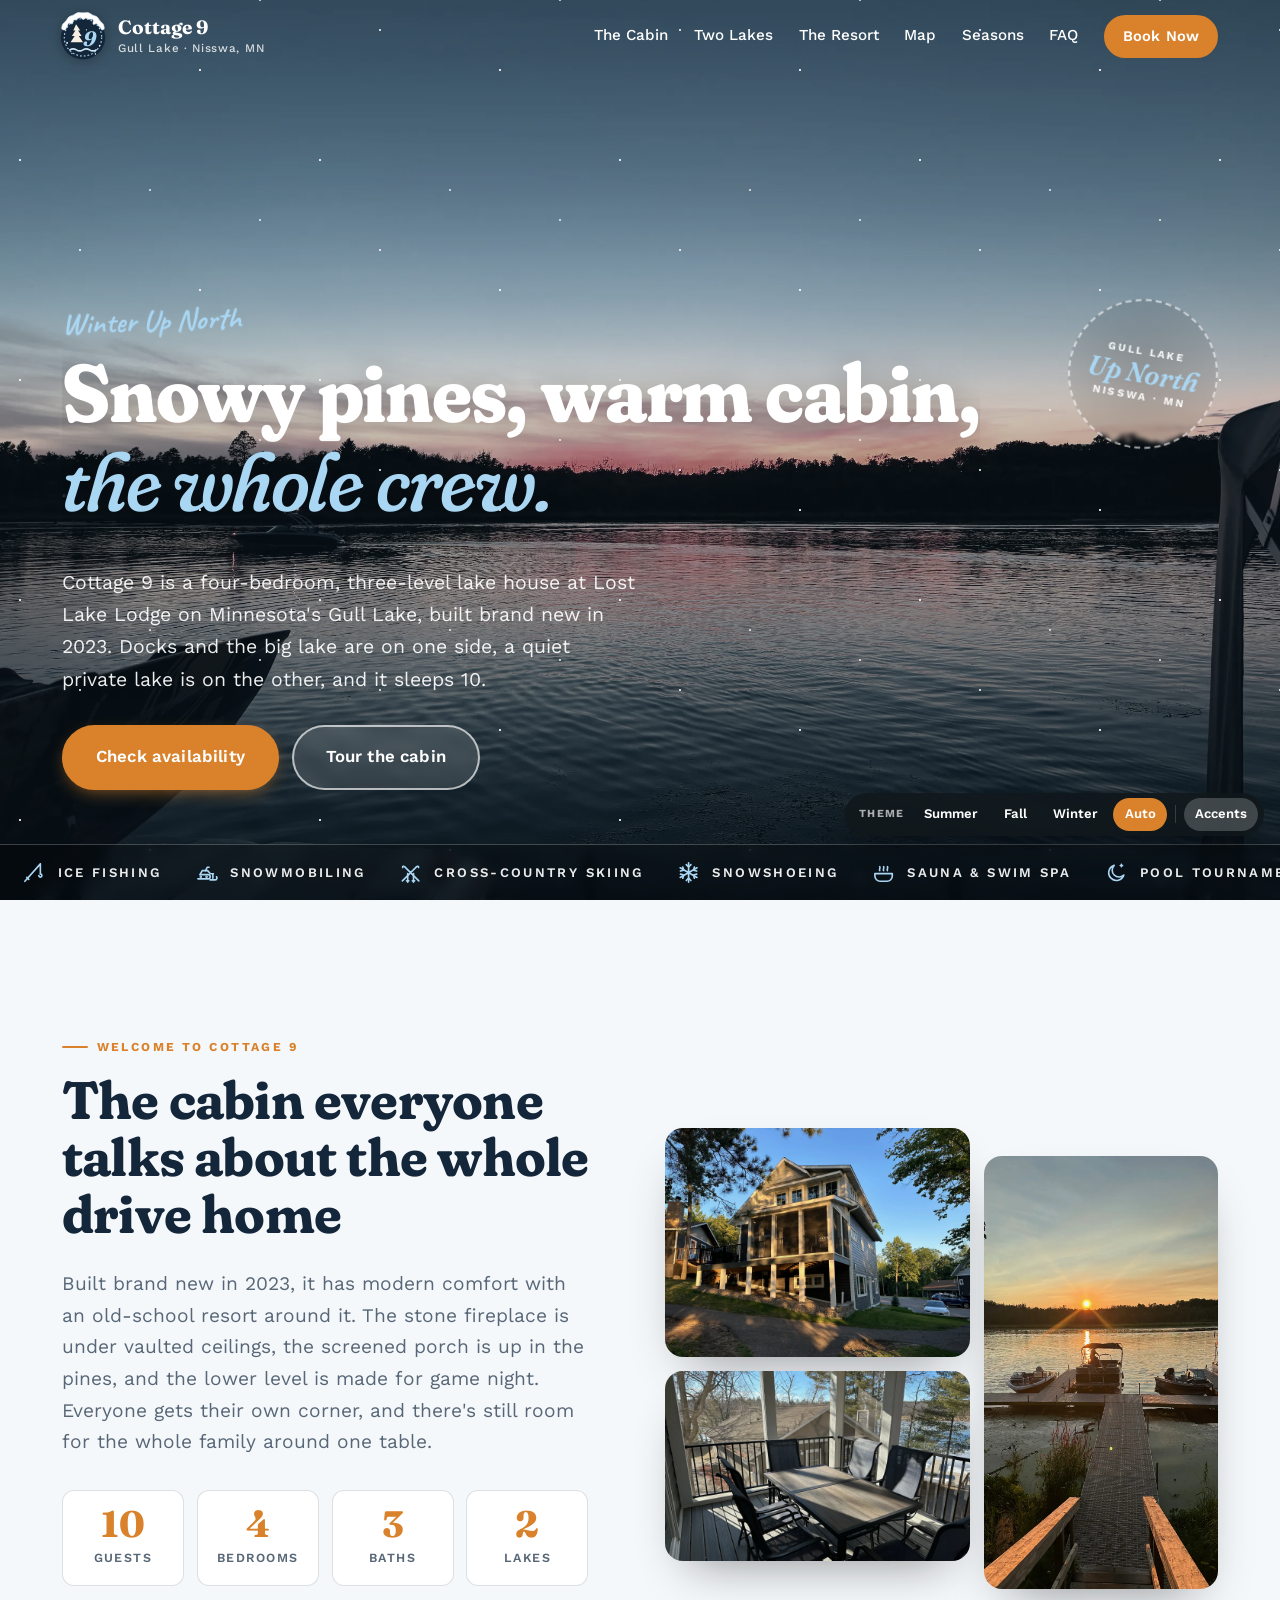
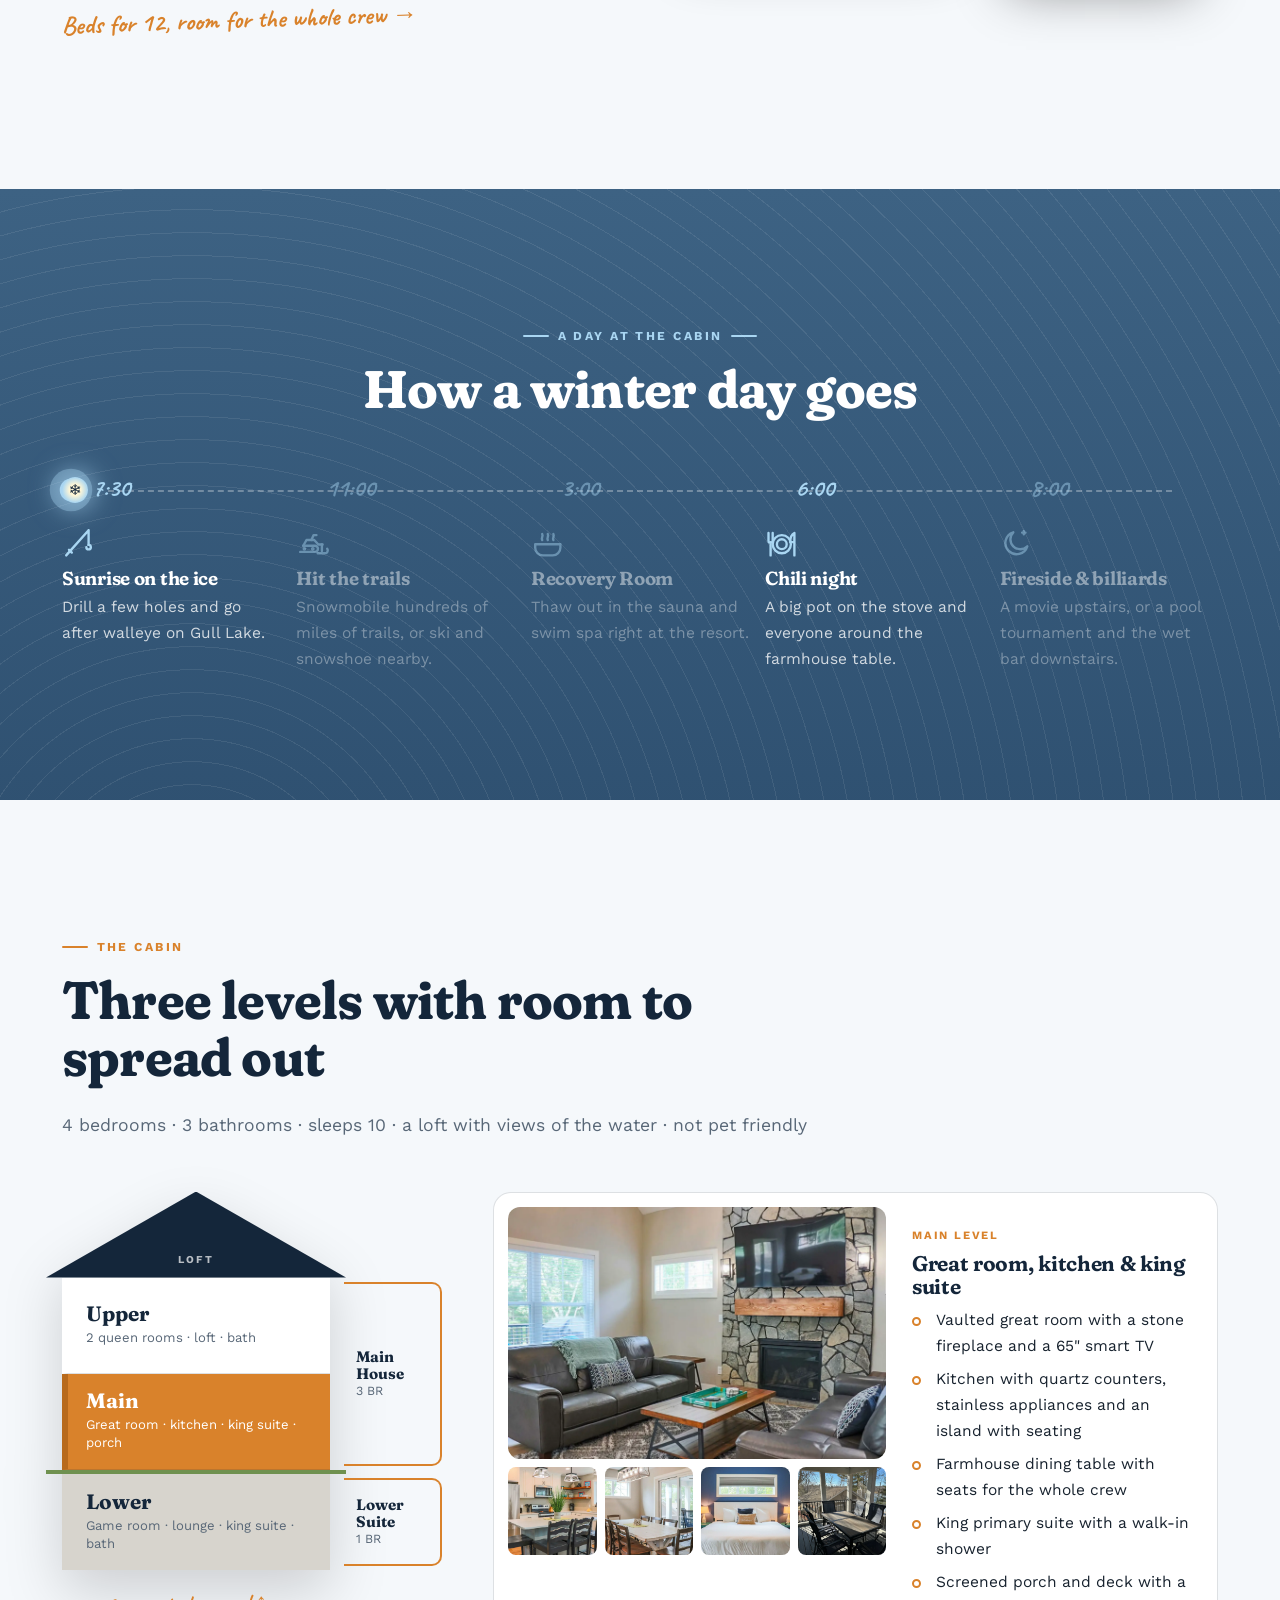
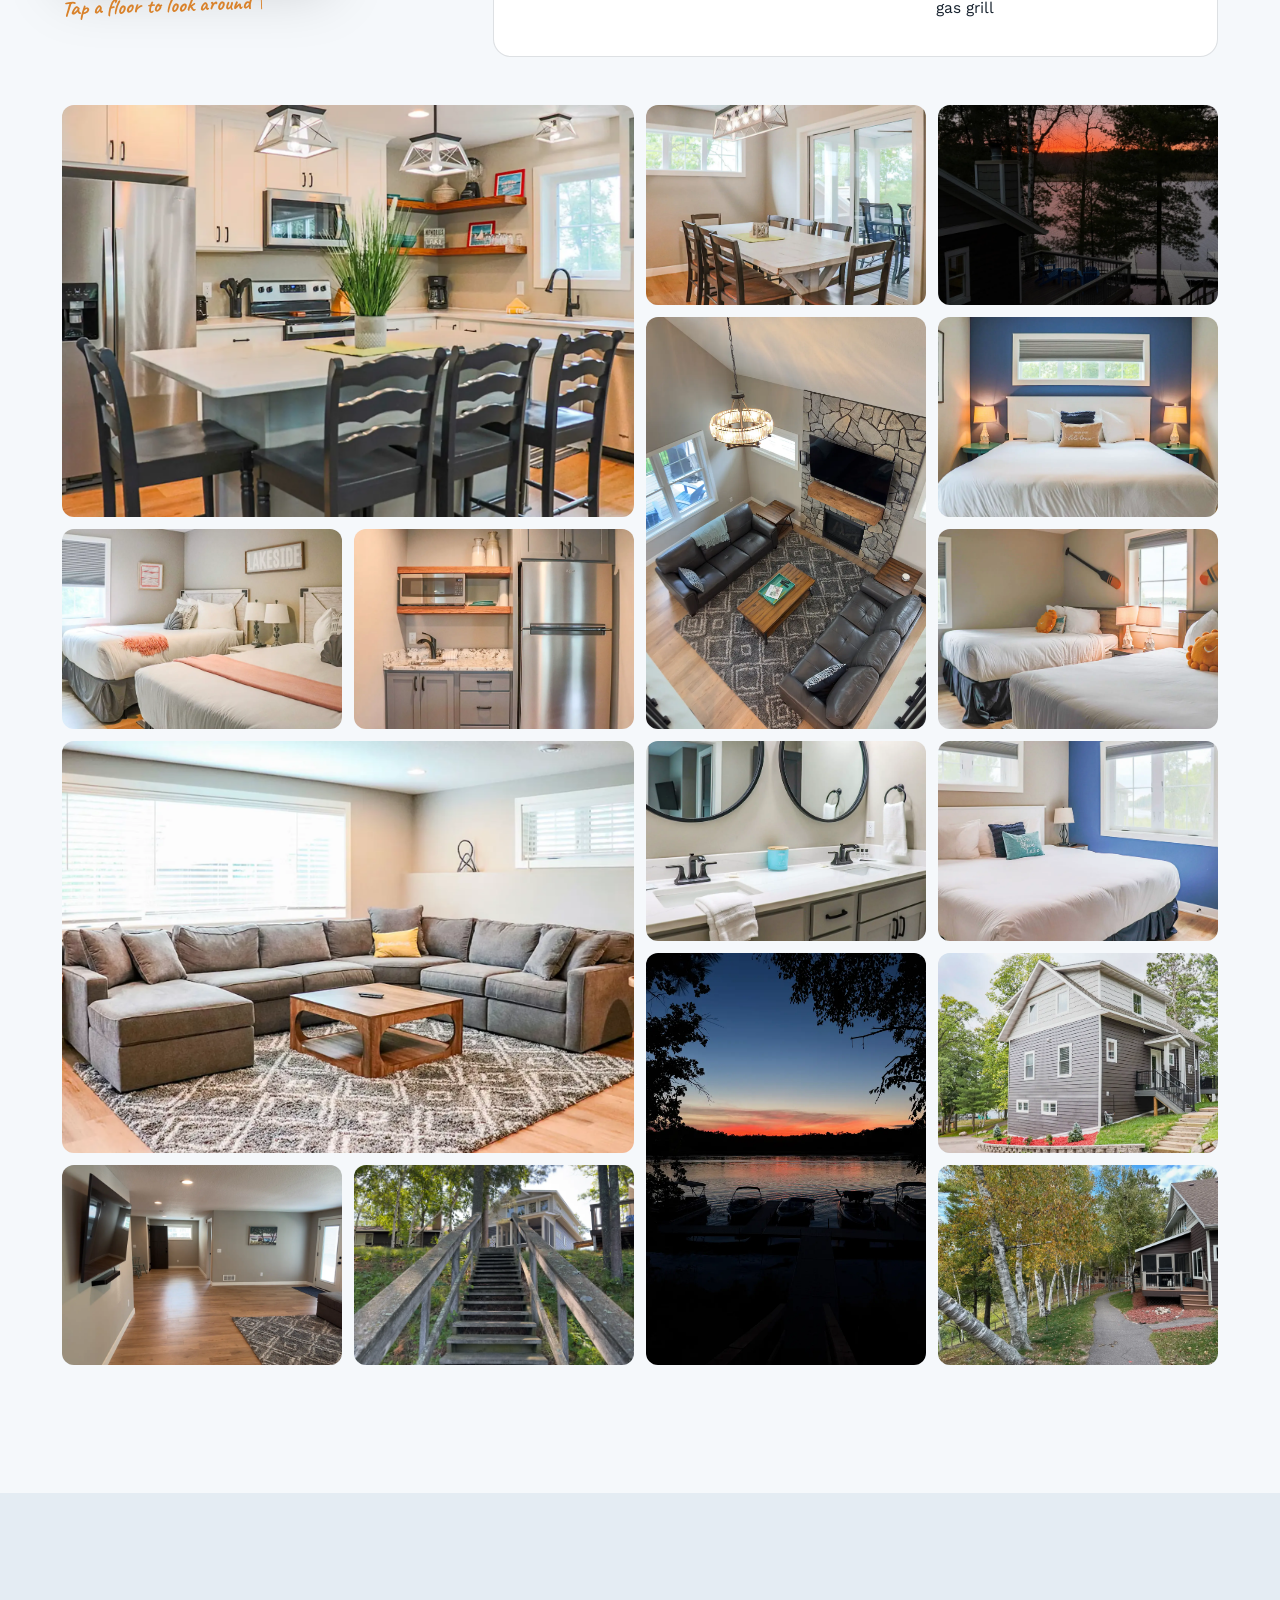
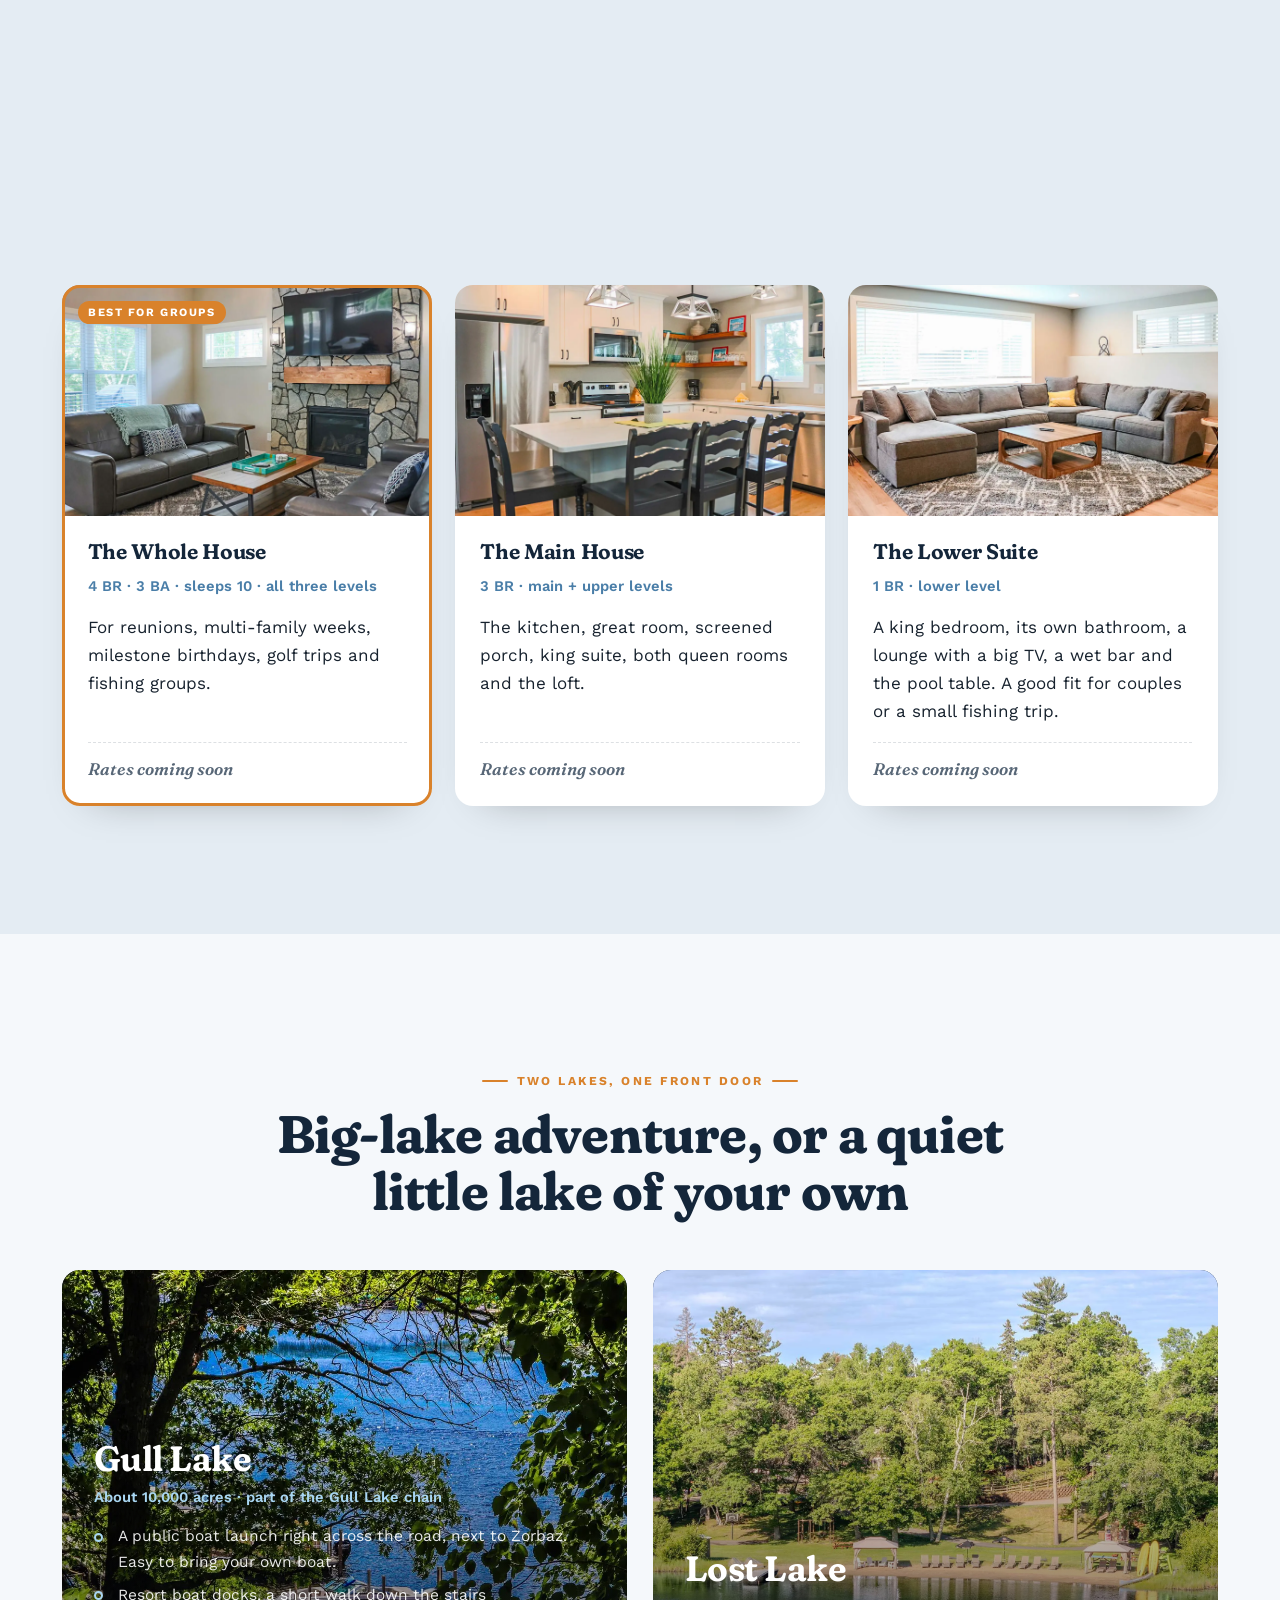
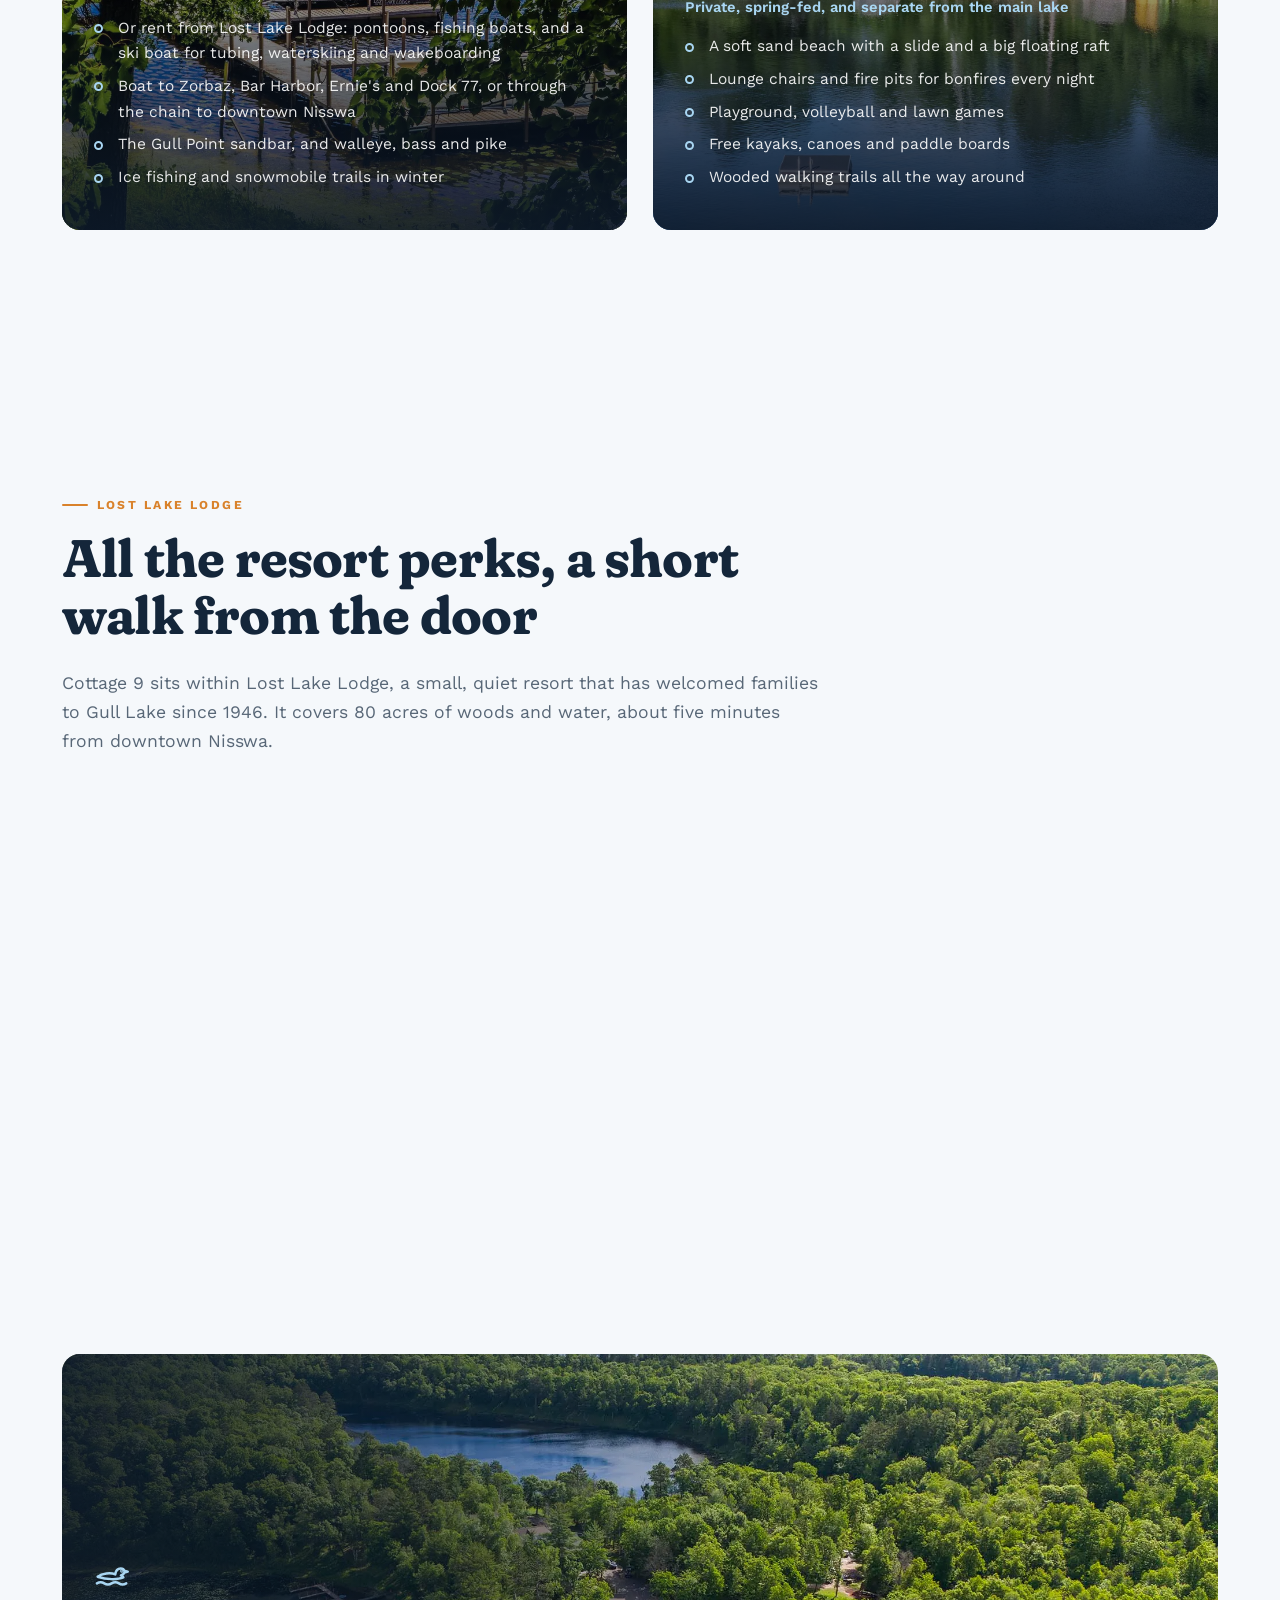
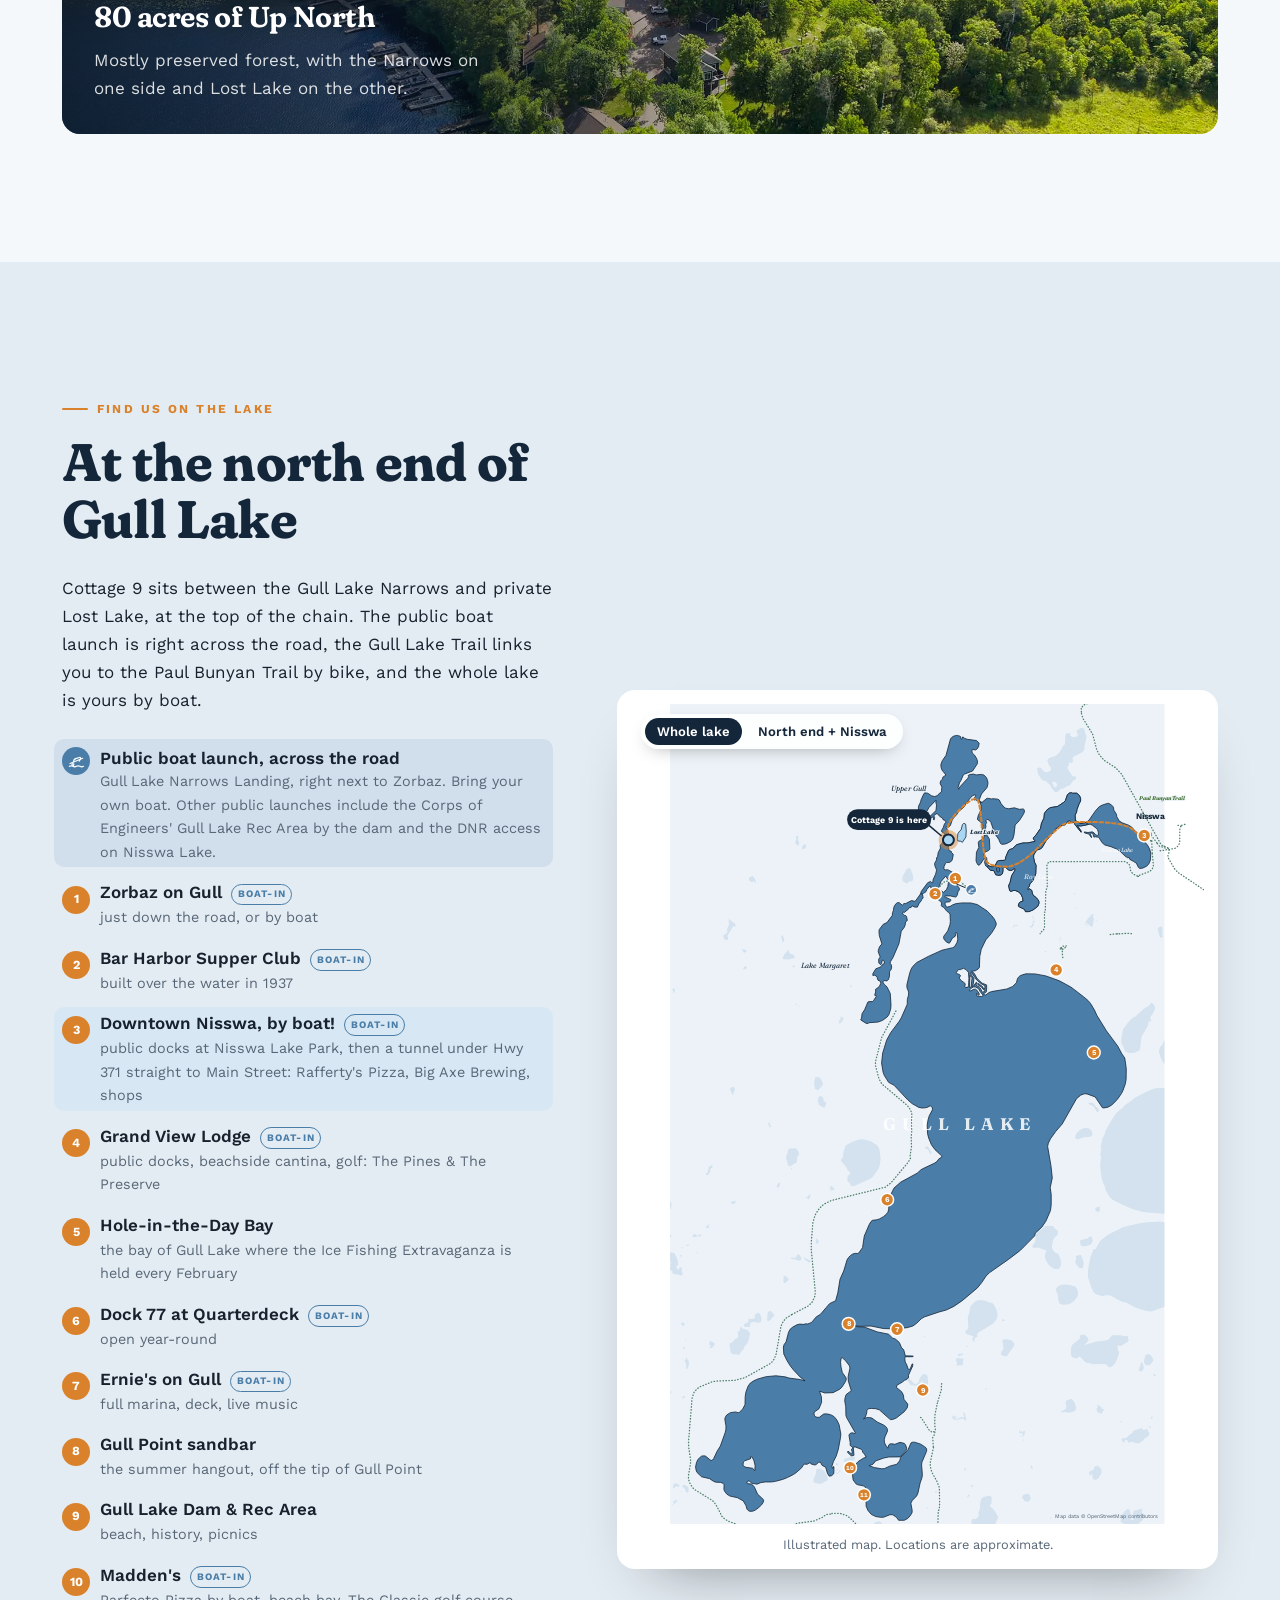
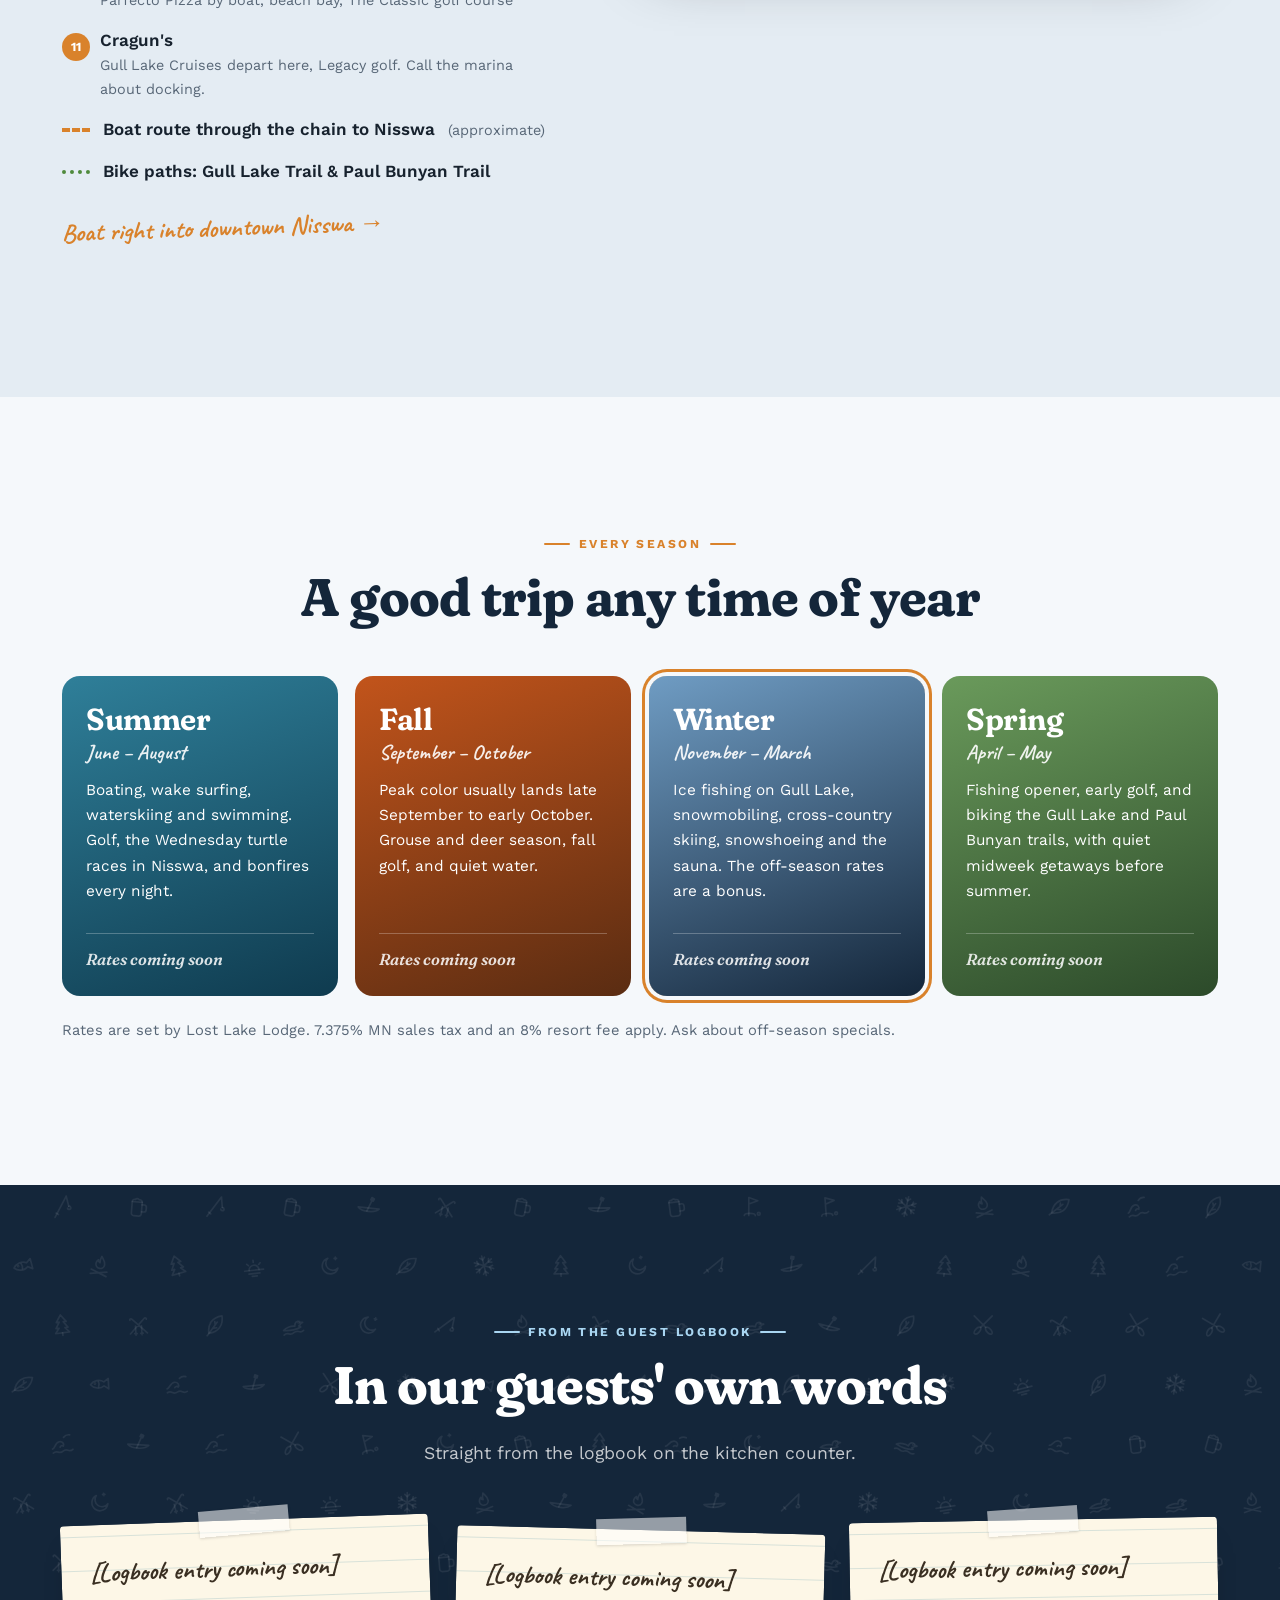
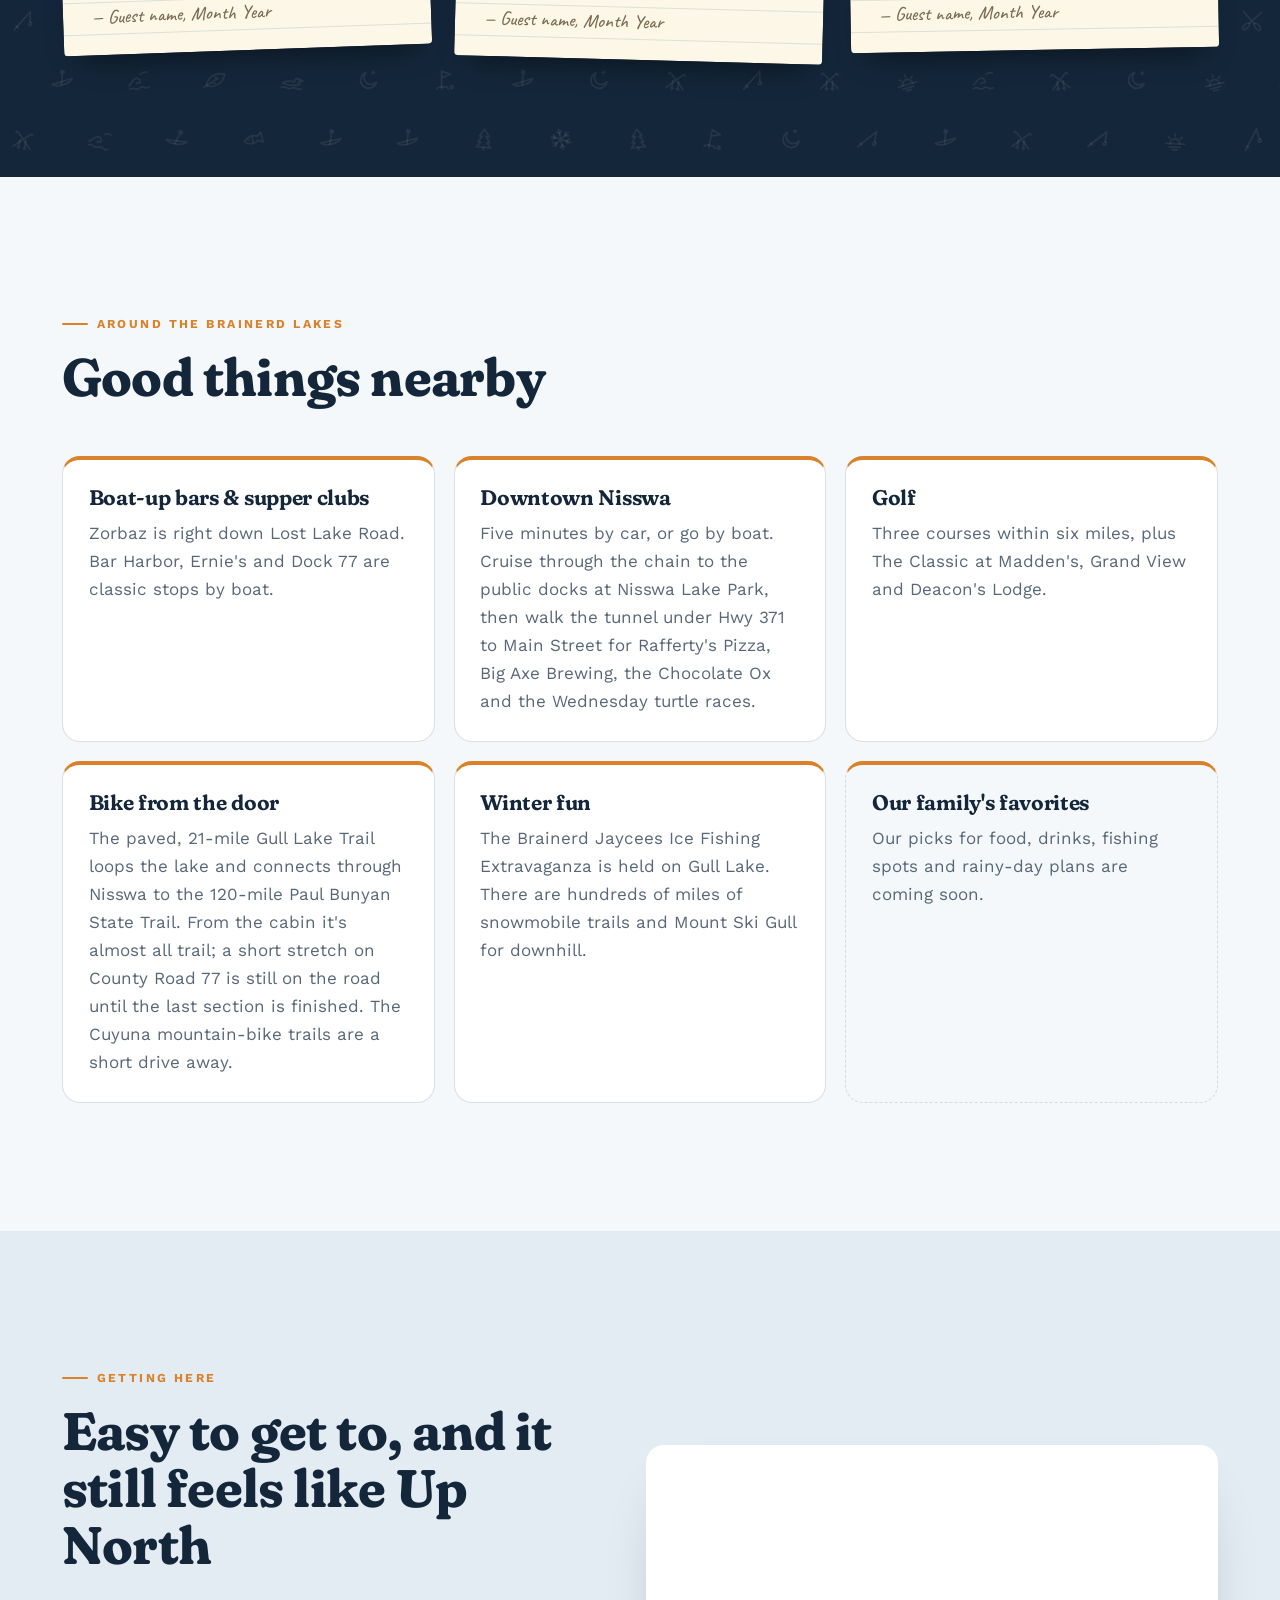
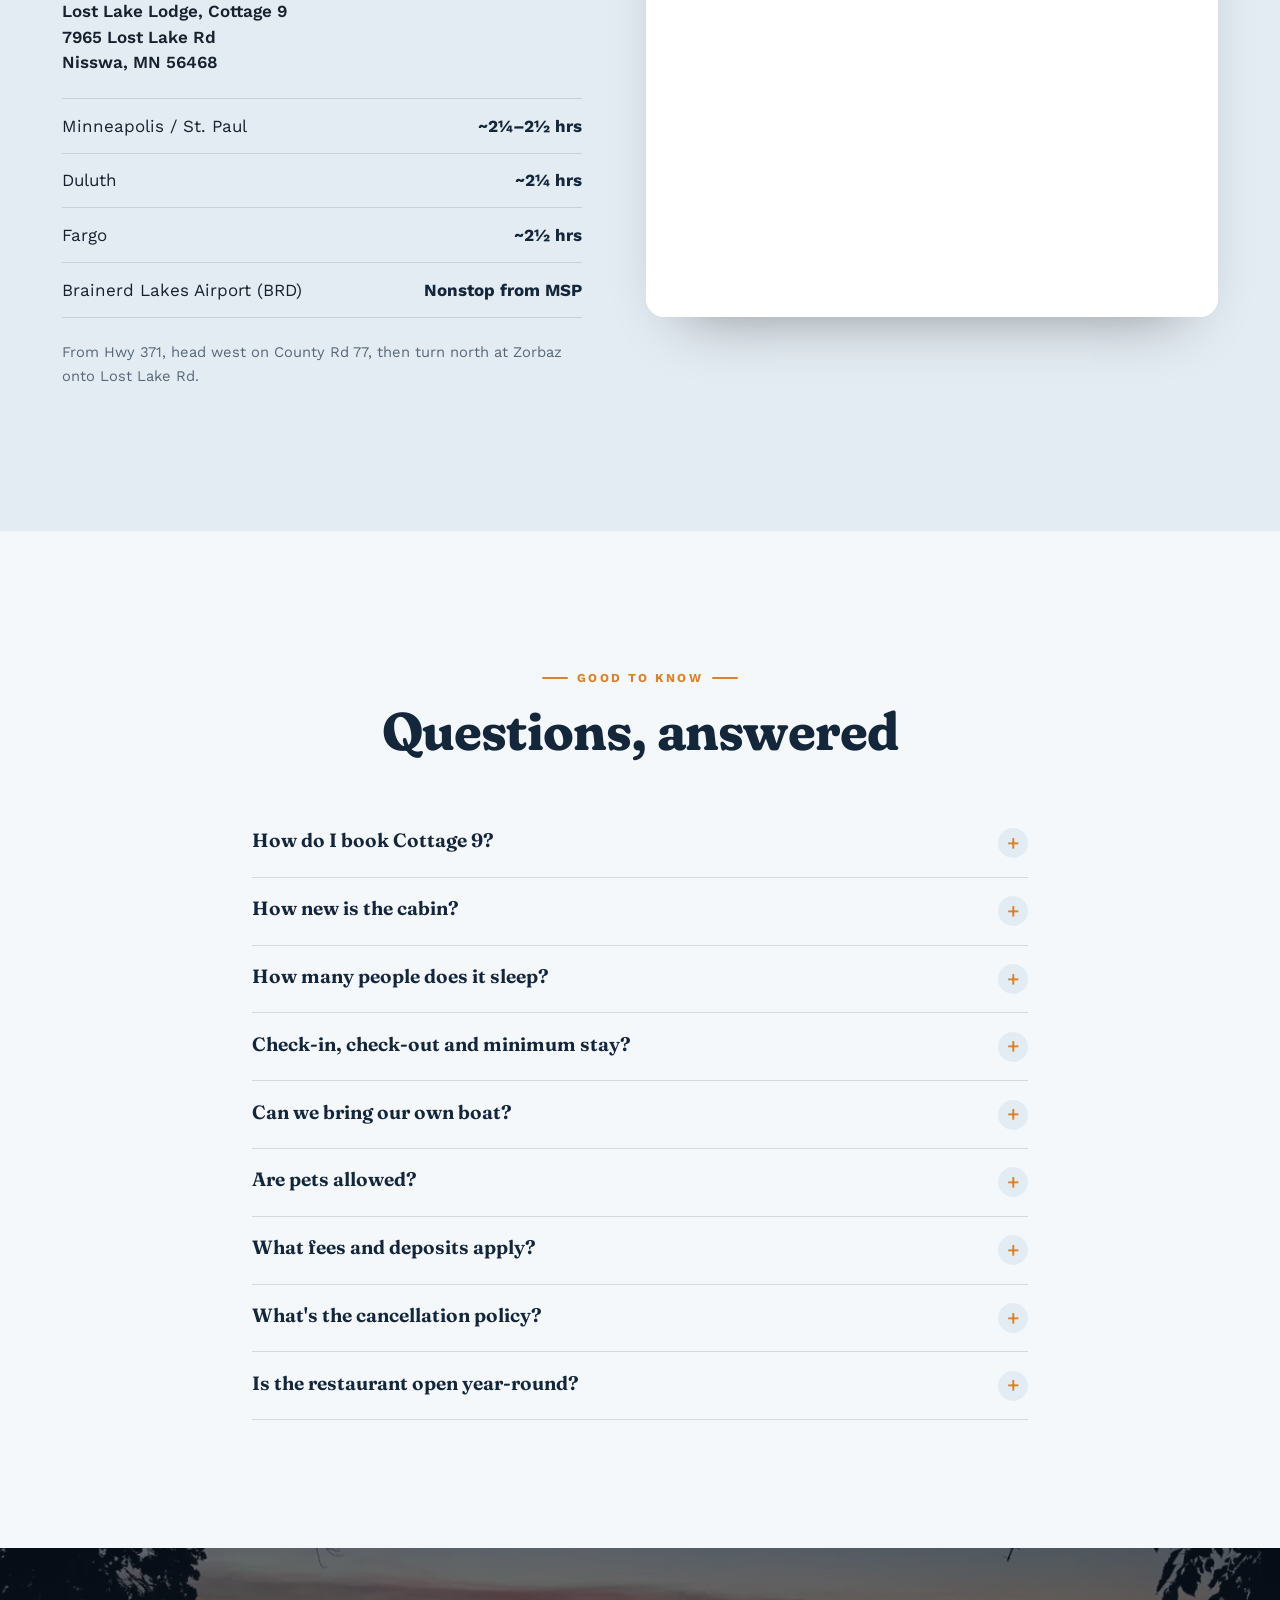
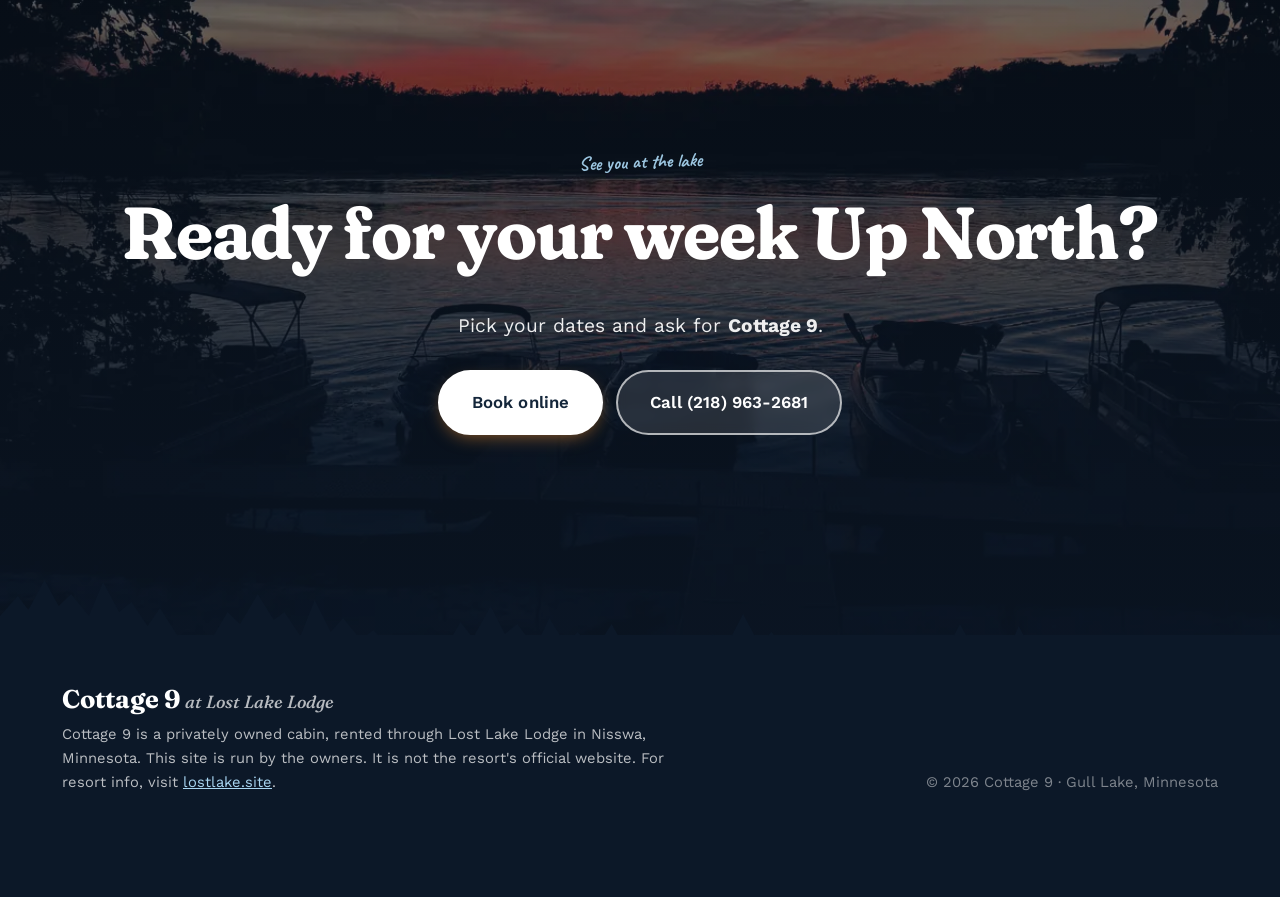
==== index.html @ 3f347929 "Public boat launch (Gull Lake Narrows Landing) + bike trails on map; biking/launch copy; rentals cre" ====
<!doctype html>
<html lang="en" data-season="summer">
<head>
  <meta charset="utf-8">
  <meta name="viewport" content="width=device-width, initial-scale=1, viewport-fit=cover">
  <title>Cottage 9 at Lost Lake Lodge | Gull Lake Cabin Rental, Nisswa MN · Sleeps 10</title>
  <meta name="description" content="Cottage 9 is a 4-bedroom, 3-bath lake house at Lost Lake Lodge on Gull Lake in Nisswa, Minnesota, built new in 2023. It sleeps 10 and has a game room with billiards and a wet bar, a screened porch, and two lakes out the door. Rent the whole house or split it 3BR + 1BR.">
  <link rel="canonical" href="https://lukehouge.github.io/lost-lake-cabin-9/">
  <meta property="og:type" content="website">
  <meta property="og:title" content="Cottage 9 · Up North on Gull Lake">
  <meta property="og:description" content="A 4-bedroom lake house on Gull Lake in Nisswa, MN with a screened porch, a game room, and sunsets off the dock.">
  <meta property="og:url" content="https://lukehouge.github.io/lost-lake-cabin-9/">
  <meta property="og:image" content="https://lukehouge.github.io/lost-lake-cabin-9/images/hero-summer.webp">
  <meta name="twitter:card" content="summary_large_image">
  <meta name="theme-color" content="#0f3b4f">

  <link rel="icon" id="favicon" type="image/svg+xml" href="assets/img/logo-summer.svg">
  <!-- Pick the season theme before first paint: ?season=summer|fall|winter overrides, then saved preview, then today's date -->
  <script>
    (function () {
      var valid = ['summer', 'fall', 'winter'];
      var q = new URLSearchParams(location.search).get('season');
      var saved = null;
      try { saved = localStorage.getItem('c9-season'); } catch (e) {}
      var m = new Date().getMonth();
      var auto = (m >= 4 && m <= 7) ? 'summer' : (m >= 8 && m <= 9) ? 'fall' : 'winter';
      var s = valid.indexOf(q) > -1 ? q : valid.indexOf(saved) > -1 ? saved : auto;
      var d = document.documentElement;
      d.dataset.season = s;
      var fav = document.getElementById('favicon');
      if (fav) fav.href = 'assets/img/logo-' + s + '.svg';
      d.dataset.autoSeason = auto;
      var aq = new URLSearchParams(location.search).get('accents'), as = null;
      try { as = localStorage.getItem('c9-accents'); } catch (e) {}
      if (aq === 'off' || aq === '0' || (!aq && as === 'off')) d.classList.add('no-accents');
      var still = window.matchMedia && matchMedia('(prefers-reduced-motion: reduce)').matches;
      if (!still) {
        d.classList.add('motion');
        var seen = null;
        try { seen = sessionStorage.getItem('c9-intro'); sessionStorage.setItem('c9-intro', '1'); } catch (e) {}
        if (!seen) d.classList.add('intro');
      }
    })();
  </script>

  <link rel="preconnect" href="https://fonts.googleapis.com">
  <link rel="preconnect" href="https://fonts.gstatic.com" crossorigin>
  <link href="https://fonts.googleapis.com/css2?family=Caveat:wght@500;700&family=Fraunces:ital,opsz,wght,SOFT@0,9..144,500..800,50..100;1,9..144,500,100&family=Work+Sans:wght@400;500;600;700&display=swap" rel="stylesheet">
  <link rel="stylesheet" href="assets/css/site.css?v=45c4f411">

  <script type="application/ld+json">
  {
    "@context": "https://schema.org",
    "@type": "VacationRental",
    "name": "Cottage 9 at Lost Lake Lodge",
    "description": "4-bedroom, 3-bath lake house at Lost Lake Lodge on Gull Lake in Nisswa, Minnesota. Sleeps 10.",
    "url": "https://lukehouge.github.io/lost-lake-cabin-9/",
    "image": [
      "https://lukehouge.github.io/lost-lake-cabin-9/images/hero-summer.webp",
      "https://lukehouge.github.io/lost-lake-cabin-9/images/exterior.webp",
      "https://lukehouge.github.io/lost-lake-cabin-9/images/great-room-pro.webp"
    ],
    "address": {"@type": "PostalAddress", "streetAddress": "7965 Lost Lake Rd", "addressLocality": "Nisswa", "addressRegion": "MN", "postalCode": "56468", "addressCountry": "US"},
    "containsPlace": {
      "@type": "Accommodation",
      "occupancy": {"@type": "QuantitativeValue", "maxValue": 10},
      "numberOfBedrooms": 4,
      "numberOfBathroomsTotal": 3,
      "petsAllowed": false,
      "amenityFeature": [
        {"@type": "LocationFeatureSpecification", "name": "Lake view", "value": true},
        {"@type": "LocationFeatureSpecification", "name": "Screened porch", "value": true},
        {"@type": "LocationFeatureSpecification", "name": "Fireplace", "value": true},
        {"@type": "LocationFeatureSpecification", "name": "Gas grill", "value": true},
        {"@type": "LocationFeatureSpecification", "name": "Billiards table", "value": true},
        {"@type": "LocationFeatureSpecification", "name": "Wet bar", "value": true}
      ]
    },
    "checkinTime": "16:00",
    "checkoutTime": "10:00",
    "telephone": "+1-218-963-2681"
  }
  </script>
</head>
<body>
<svg width="0" height="0" style="position:absolute" aria-hidden="true" focusable="false"><defs>
  <symbol id="i-loon" viewBox="0 0 24 24"><path d="M2.5 15.5c3-2.4 9-3 12-1.6.3-2.4 1.7-4 3.7-4 1.3 0 2.2.7 2.4 1.5l2.4.6-2.2.6c-.4 1-1.4 1.6-2.4 2 .8.4 1.3.9 1.6 1.4-3.6 1.6-11.5 1.6-17.5-.5z"/><circle cx="19" cy="11.6" r=".35" fill="currentColor"/><path d="M2 20q2.5-1.5 5 0t5 0 5 0 5 0"/></symbol>
  <symbol id="i-sunset" viewBox="0 0 24 24"><path d="M7 16.5a5 5 0 0 1 10 0"/><path d="M12 6.5v2.2M5.3 9.8l1.5 1.5M18.7 9.8l-1.5 1.5M2.5 16.5h19M6.5 19.8h11M9.5 22.5h5"/></symbol>
  <symbol id="i-oars" viewBox="0 0 24 24"><path d="M3 3l11.5 11.5M21 3L9.5 14.5"/><path d="M14.5 14.5c1.6-.6 3.6.4 5 2s2 3.6 1.2 4.3-2.6.3-4.2-1.2-2.6-3.5-2-5.1zM9.5 14.5c-1.6-.6-3.6.4-5 2s-2 3.6-1.2 4.3 2.6.3 4.2-1.2 2.6-3.5 2-5.1z"/></symbol>
  <symbol id="i-golf" viewBox="0 0 24 24"><path d="M8 21V3l9 3.2L8 9.5"/><path d="M3.5 21c0-1.2 2.5-2.2 5.5-2.2s5.5 1 5.5 2.2"/><circle cx="18" cy="19.2" r="1.4"/></symbol>
  <symbol id="i-skis" viewBox="0 0 24 24"><path d="M3.5 20.5 18 6c1-1 2.6-.6 2.2.8M20.5 20.5 6 6c-1-1-2.6-.6-2.2.8"/><path d="M9 22v-9M15 22v-9M7.8 20.5h2.4M13.8 20.5h2.4"/></symbol>
  <symbol id="i-fish" viewBox="0 0 24 24"><path d="M2.5 12c3-4 9.5-5.2 13.5-2l4.5-3.2v10.4L16 14c-4 3.2-10.5 2-13.5-2z"/><circle cx="7" cy="11.2" r=".5" fill="currentColor"/><path d="M10.5 9.5c.8 1.6.8 3.4 0 5"/></symbol>
  <symbol id="i-fire" viewBox="0 0 24 24"><path d="M12 2.5c2.2 3 4.4 4.6 4.4 7.8a4.4 4.4 0 0 1-8.8 0c0-1.8.9-2.9 1.8-3.8.2 1.5 1 2.4 2 2.6-.5-2.4 0-4.8.6-6.6z"/><path d="M4 21.5l16-4.5M4 17l16 4.5"/></symbol>
  <symbol id="i-snow" viewBox="0 0 24 24"><path d="M12 2v20M3.3 7l17.4 10M3.3 17l17.4-10"/><path d="M9.6 3.8 12 6.2l2.4-2.4M9.6 20.2 12 17.8l2.4 2.4M3.6 10.4l3.3-.9-.9-3.3M20.4 13.6l-3.3.9.9 3.3M3.6 13.6l3.3.9-.9 3.3M20.4 10.4l-3.3-.9.9-3.3"/></symbol>
  <symbol id="i-pine" viewBox="0 0 24 24"><path d="M12 2l5 7h-3l4 6h-3l4 5H5l4-5H6l4-6H7z"/><path d="M12 20v2.5"/></symbol>
  <symbol id="i-canoe" viewBox="0 0 24 24"><path d="M1.5 13.5c4 4.5 17 4.5 21 0z"/><path d="M15.5 3.5l-5 13M14.2 2.8l2.6 1.2-.9 2.2-2.6-1.1z"/></symbol>
  <symbol id="i-leaf" viewBox="0 0 24 24"><path d="M4.5 19.5C4.5 10.5 10 4 20 4c0 10-6 15.5-15.5 15.5z"/><path d="M4.5 19.5 14.5 9.5M9 15h4M12 12V8.5M2.5 21.5l2-2"/></symbol>
  <symbol id="i-mug" viewBox="0 0 24 24"><path d="M5.5 7.5h10v11.5a2.5 2.5 0 0 1-2.5 2.5H8a2.5 2.5 0 0 1-2.5-2.5z"/><path d="M15.5 10h2.2a2.3 2.3 0 0 1 2.3 2.3v2.4a2.3 2.3 0 0 1-2.3 2.3h-2.2"/><path d="M5.5 7.5c0-1.7 1.4-2.8 2.9-2.2.9-1.4 3-1.4 3.9 0 1.5-.6 3.2.5 3.2 2.2"/></symbol>
  <symbol id="i-coffee" viewBox="0 0 24 24"><path d="M4 10h12v6a5 5 0 0 1-5 5H9a5 5 0 0 1-5-5z"/><path d="M16 11.5h1.5a2.5 2.5 0 0 1 0 5H16"/><path d="M8 7c-.8-1.2.8-2 0-3.5M12 7c-.8-1.2.8-2 0-3.5"/></symbol>
  <symbol id="i-rod" viewBox="0 0 24 24"><path d="M3 21 19 3M19 3v10.5"/><path d="M19 13.5a1.6 1.6 0 1 1-1.6 1.6"/><path d="M5 17l2 2"/></symbol>
  <symbol id="i-sled" viewBox="0 0 24 24"><path d="M3 18.5h10.5a2.2 2.2 0 0 0 0-4.4H5.2"/><path d="M5.2 14.1 7.5 10h5.5l3 3.2h3"/><path d="M11 10l1.6-3.5h2"/><path d="M18.5 13.2v4.6M15.5 19.5h5.2a2 2 0 0 0 1.6-3.2"/><circle cx="6" cy="16.3" r=".5" fill="currentColor"/><circle cx="12" cy="16.3" r=".5" fill="currentColor"/></symbol>
  <symbol id="i-wave" viewBox="0 0 24 24"><path d="M2 16c2.5 0 3.5-6 8-6 3.4 0 4.6 3.2 3.2 5-1.1-1-2.6-.9-3.4.4"/><path d="M2 20q2.5-1.5 5 0t5 0 5 0 5 0"/><path d="M15 6.5c2-1.7 4.6-2 6.5-1.3"/></symbol>
  <symbol id="i-moon" viewBox="0 0 24 24"><path d="M19.5 14.5A8 8 0 1 1 9.5 4.5a6.4 6.4 0 0 0 10 10z"/><path d="M17 3.5v2.4M15.8 4.7h2.4"/></symbol>
  <symbol id="i-tub" viewBox="0 0 24 24"><path d="M3 13h18v2.5a5.5 5.5 0 0 1-5.5 5.5h-7A5.5 5.5 0 0 1 3 15.5z"/><path d="M8 10c-1-1.5 1-2.5 0-4.2M12 10c-1-1.5 1-2.5 0-4.2M16 10c-1-1.5 1-2.5 0-4.2"/></symbol>
  <symbol id="i-car" viewBox="0 0 24 24"><path d="M3 16.5V13l2-4.5h11l3 4.5h2v3.5"/><circle cx="7" cy="17" r="1.8"/><circle cx="17" cy="17" r="1.8"/><path d="M8.8 17h6.4M6 12.5h12"/></symbol>
  <symbol id="i-plate" viewBox="0 0 24 24"><circle cx="12" cy="13" r="6.5"/><circle cx="12" cy="13" r="3.5"/><path d="M2.5 5v5.5a1.5 1.5 0 0 0 3 0V5M4 11.5V21M21 21V5c-2 1-3 3-3 6.5h3"/></symbol>
  <symbol id="i-bike" viewBox="0 0 24 24"><circle cx="5.5" cy="16.5" r="3.8"/><circle cx="18.5" cy="16.5" r="3.8"/><path d="M5.5 16.5 9.5 9h6l3 7.5M9.5 9l3.2 7.5h-7.2M14 6h2.5M8 6.5h3"/></symbol>
  <symbol id="i-launch" viewBox="0 0 24 24"><path d="M2 20.5q2.5-1.5 5 0t5 0 5 0 5 0"/><path d="M3 16.5 21 9"/><path d="M8 13.5c0-2.3 1.6-3.9 4-4.5l4.5-1.2c1.3-.3 2.1.9 1.4 2L16 13"/><circle cx="7" cy="17.8" r="1.4"/></symbol>
</defs></svg>

<a class="skip" href="#main">Skip to content</a>

<header class="site-header" id="top">
  <div class="wrap header-inner">
    <a class="brand" href="#top" aria-label="Cottage 9, back to top">
      <span class="brand-badge" aria-hidden="true"><svg class="logo" viewBox="-7 -9 78 78" aria-hidden="true"><g data-only="summer"><g stroke="#ffc857" stroke-width="2.2" stroke-linecap="round"><line x1="46.5" y1="0.5" x2="43.0" y2="-1.5"/><line x1="50.5" y1="-3.5" x2="48.5" y2="-7.0"/><line x1="56.0" y1="-5.0" x2="56.0" y2="-9.0"/><line x1="61.5" y1="-3.5" x2="63.5" y2="-7.0"/><line x1="65.5" y1="0.5" x2="69.0" y2="-1.5"/><line x1="67.0" y1="6.0" x2="71.0" y2="6.0"/><line x1="65.5" y1="11.5" x2="69.0" y2="13.5"/></g><circle cx="56" cy="6" r="8.5" fill="#ffc857"/><circle cx="32" cy="32" r="32" fill="#0f3b4f"/><circle cx="32" cy="32" r="27" fill="none" stroke="#ffc857" stroke-width="1.6" stroke-dasharray="2.5 3"/><path d="M22 13 28 22h-3l5 8h-4l6 9H14l6-9h-4l5-8h-3z" fill="#f7efe1"/><text x="42" y="44" text-anchor="middle" font-family="Fraunces, Georgia, 'Times New Roman', serif" font-style="italic" font-weight="700" font-size="30" fill="#ffc857">9</text><path d="M13 50q4.75-3 9.5 0t9.5 0 9.5 0 9.5 0" fill="none" stroke="#7fc4d6" stroke-width="2.4" stroke-linecap="round"/></g><g data-only="fall"><circle cx="32" cy="32" r="32" fill="#2b2a1e"/><circle cx="32" cy="32" r="27" fill="none" stroke="#f0a73a" stroke-width="1.6" stroke-dasharray="2.5 3"/><path d="M22 13 28 22h-3l5 8h-4l6 9H14l6-9h-4l5-8h-3z" fill="#f7efe1"/><text x="42" y="44" text-anchor="middle" font-family="Fraunces, Georgia, 'Times New Roman', serif" font-style="italic" font-weight="700" font-size="30" fill="#e07a2e">9</text><path d="M13 50q4.75-3 9.5 0t9.5 0 9.5 0 9.5 0" fill="none" stroke="#8fb3a8" stroke-width="2.4" stroke-linecap="round"/><g transform="translate(55 6) rotate(28) scale(1.15)"><path d="M0 -10C1 -7 3 -6 6 -7C5 -4 6 -2 9 -1C6 0 5 2 6 5C3 4 1 5 0 9C-1 5 -3 4 -6 5C-5 2 -6 0 -9 -1C-6 -2 -5 -4 -6 -7C-3 -6 -1 -7 0 -10Z" fill="#d9622b"/><path d="M0 -5V13" stroke="#7a3214" stroke-width=".9" stroke-linecap="round"/></g><g transform="translate(5 52) rotate(-35) scale(.7)"><path d="M0 -10C1 -7 3 -6 6 -7C5 -4 6 -2 9 -1C6 0 5 2 6 5C3 4 1 5 0 9C-1 5 -3 4 -6 5C-5 2 -6 0 -9 -1C-6 -2 -5 -4 -6 -7C-3 -6 -1 -7 0 -10Z" fill="#e9a23b"/><path d="M0 -5V13" stroke="#8a5a14" stroke-width="1.1" stroke-linecap="round"/></g></g><g data-only="winter"><circle cx="32" cy="32" r="32" fill="#14263a"/><circle cx="32" cy="32" r="27" fill="none" stroke="#a9d6f2" stroke-width="1.6" stroke-dasharray="2.5 3"/><path d="M22 13 28 22h-3l5 8h-4l6 9H14l6-9h-4l5-8h-3z" fill="#f7efe1"/><text x="42" y="44" text-anchor="middle" font-family="Fraunces, Georgia, 'Times New Roman', serif" font-style="italic" font-weight="700" font-size="30" fill="#a9d6f2">9</text><path d="M13 50q4.75-3 9.5 0t9.5 0 9.5 0 9.5 0" fill="none" stroke="#cfe6f5" stroke-width="2.4" stroke-linecap="round"/><path d="M1.3 19.6C0.8 18.2 1.8 14.8 2.8 12.8C3.9 10.9 6.1 9.7 7.6 7.9C9.1 6.1 10.1 3.5 11.9 2.2C13.7 0.8 16.3 0.5 18.4 -0.5C20.6 -1.5 22.5 -3.4 24.8 -3.9C27.1 -4.4 29.6 -3.5 32.0 -3.5C34.4 -3.5 36.9 -4.4 39.2 -3.9C41.5 -3.4 43.4 -1.5 45.6 -0.5C47.7 0.5 50.3 0.8 52.1 2.2C53.9 3.5 54.9 6.1 56.4 7.9C57.9 9.7 60.1 10.9 61.2 12.8C62.2 14.8 63.0 18.2 62.7 19.6C62.3 21.0 60.0 21.3 59.1 21.1C58.1 20.8 57.6 18.9 56.8 17.9C55.9 17.0 54.9 16.2 54.1 15.3C53.2 14.4 53.1 12.7 51.9 12.4C50.6 12.0 47.5 14.0 46.6 13.1C45.8 12.2 47.3 8.0 46.7 6.8C46.0 5.6 44.2 6.1 42.9 5.9C41.7 5.6 40.4 5.6 39.2 5.3C38.0 5.1 36.9 4.1 35.7 4.2C34.5 4.3 33.3 6.2 32.0 6.0C30.7 5.8 29.4 3.4 28.2 3.2C27.0 3.0 25.8 4.3 24.7 4.8C23.5 5.4 22.5 6.1 21.4 6.5C20.2 7.0 18.6 6.6 17.8 7.6C17.0 8.6 17.8 11.6 16.7 12.3C15.7 13.0 12.6 11.2 11.4 11.6C10.2 12.1 10.3 14.0 9.7 15.1C9.1 16.2 8.6 17.3 8.0 18.4C7.3 19.4 6.8 21.2 5.7 21.4C4.6 21.6 1.8 21.0 1.3 19.6Z" fill="#ffffff" stroke="#dbe9f3" stroke-width=".8" stroke-linejoin="round"/><g fill="#ffffff"><circle cx="9" cy="40" r="1.3"/><circle cx="56" cy="44" r="1.1"/><circle cx="50" cy="56" r="1"/><circle cx="16" cy="55" r=".9"/><circle cx="37" cy="21" r=".9"/></g></g></svg></span>
      <span class="brand-text">Cottage&nbsp;9<small>Gull Lake · Nisswa, MN</small></span>
    </a>
    <button class="nav-toggle" aria-expanded="false" aria-controls="site-nav"><span></span><span class="sr">Menu</span></button>
    <nav id="site-nav" class="site-nav" aria-label="Main">
      <a href="#cabin">The Cabin</a>
      <a href="#lakes">Two Lakes</a>
      <a href="#resort">The Resort</a>
      <a href="#map">Map</a>
      <a href="#seasons">Seasons</a>
      <a href="#faq">FAQ</a>
      <a class="btn btn-sm" href="#book">Book Now</a>
    </nav>
  </div>
</header>

<main id="main">

<!-- ============ HERO ============ -->
<section class="hero">
  <div class="hero-bg" aria-hidden="true"></div>
  <div class="leaves" aria-hidden="true"></div>
  <div class="flurry" aria-hidden="true"></div>
  <div class="snow" aria-hidden="true"></div>
  <div class="wrap hero-inner">
    <div class="stamp" aria-hidden="true">
      <span>Gull Lake</span><strong>Up North</strong><span>Nisswa · MN</span>
    </div>
    <p class="kicker">
      <span data-only="summer">Summer at the lake</span>
      <span data-only="fall">Fall on Gull Lake</span>
      <span data-only="winter">Winter Up North</span>
    </p>
    <h1>
      <span data-only="summer"><span class="line"><span>Long days on the water,</span></span><span class="line"><span><em>bonfire nights.</em></span></span></span>
      <span data-only="fall"><span class="line"><span>Gold leaves, quiet water,</span></span><span class="line"><span><em>a fire going.</em></span></span></span>
      <span data-only="winter"><span class="line"><span>Snowy pines, warm cabin,</span></span><span class="line"><span><em>the whole crew.</em></span></span></span>
    </h1>
    <p class="hero-lede">Cottage 9 is a four-bedroom, three-level lake house at Lost Lake Lodge on Minnesota's Gull Lake, built brand new in 2023. Docks and the big lake are on one side, a quiet private lake is on the other, and it sleeps 10.</p>
    <div class="hero-ctas">
      <a class="btn btn-lg" href="#book">Check availability</a>
      <a class="btn btn-lg btn-glass" href="#cabin">Tour the cabin</a>
    </div>
  </div>
  <div class="ticker" aria-label="Things to do">
    <div class="ticker-track" data-only="summer">
      <span><svg class="ico acc" aria-hidden="true"><use href="#i-canoe"/></svg>Pontoon cruises</span><span><svg class="ico acc" aria-hidden="true"><use href="#i-wave"/></svg>Wake surfing</span><span><svg class="ico acc" aria-hidden="true"><use href="#i-wave"/></svg>Waterskiing</span><span><svg class="ico acc" aria-hidden="true"><use href="#i-sunset"/></svg>Sandbar afternoons</span><span><svg class="ico acc" aria-hidden="true"><use href="#i-golf"/></svg>Tee times</span><span><svg class="ico acc" aria-hidden="true"><use href="#i-fish"/></svg>Walleye at dusk</span><span><svg class="ico acc" aria-hidden="true"><use href="#i-oars"/></svg>Paddle boards</span><span><svg class="ico acc" aria-hidden="true"><use href="#i-mug"/></svg>Boat-up burgers</span><span><svg class="ico acc" aria-hidden="true"><use href="#i-fire"/></svg>Bonfires</span><span><svg class="ico acc" aria-hidden="true"><use href="#i-pine"/></svg>Screened-porch cards</span><span><svg class="ico acc" aria-hidden="true"><use href="#i-bike"/></svg>Bike the Gull Lake Trail</span>
      <span aria-hidden="true"><svg class="ico acc" aria-hidden="true"><use href="#i-canoe"/></svg>Pontoon cruises</span><span aria-hidden="true"><svg class="ico acc" aria-hidden="true"><use href="#i-wave"/></svg>Wake surfing</span><span aria-hidden="true"><svg class="ico acc" aria-hidden="true"><use href="#i-wave"/></svg>Waterskiing</span><span aria-hidden="true"><svg class="ico acc" aria-hidden="true"><use href="#i-sunset"/></svg>Sandbar afternoons</span><span aria-hidden="true"><svg class="ico acc" aria-hidden="true"><use href="#i-golf"/></svg>Tee times</span><span aria-hidden="true"><svg class="ico acc" aria-hidden="true"><use href="#i-fish"/></svg>Walleye at dusk</span><span aria-hidden="true"><svg class="ico acc" aria-hidden="true"><use href="#i-oars"/></svg>Paddle boards</span><span aria-hidden="true"><svg class="ico acc" aria-hidden="true"><use href="#i-mug"/></svg>Boat-up burgers</span><span aria-hidden="true"><svg class="ico acc" aria-hidden="true"><use href="#i-fire"/></svg>Bonfires</span><span aria-hidden="true"><svg class="ico acc" aria-hidden="true"><use href="#i-pine"/></svg>Screened-porch cards</span><span aria-hidden="true"><svg class="ico acc" aria-hidden="true"><use href="#i-bike"/></svg>Bike the Gull Lake Trail</span>
    </div>
    <div class="ticker-track" data-only="fall">
      <span><svg class="ico acc" aria-hidden="true"><use href="#i-leaf"/></svg>Color drives</span><span><svg class="ico acc" aria-hidden="true"><use href="#i-pine"/></svg>Grouse woods</span><span><svg class="ico acc" aria-hidden="true"><use href="#i-golf"/></svg>Fall golf</span><span><svg class="ico acc" aria-hidden="true"><use href="#i-bike"/></svg>Trail rides</span><span><svg class="ico acc" aria-hidden="true"><use href="#i-mug"/></svg>Brewery hops</span><span><svg class="ico acc" aria-hidden="true"><use href="#i-fire"/></svg>Bonfires</span><span><svg class="ico acc" aria-hidden="true"><use href="#i-canoe"/></svg>Crisp-morning paddles</span><span><svg class="ico acc" aria-hidden="true"><use href="#i-moon"/></svg>Game day downstairs</span>
      <span aria-hidden="true"><svg class="ico acc" aria-hidden="true"><use href="#i-leaf"/></svg>Color drives</span><span aria-hidden="true"><svg class="ico acc" aria-hidden="true"><use href="#i-pine"/></svg>Grouse woods</span><span aria-hidden="true"><svg class="ico acc" aria-hidden="true"><use href="#i-golf"/></svg>Fall golf</span><span aria-hidden="true"><svg class="ico acc" aria-hidden="true"><use href="#i-bike"/></svg>Trail rides</span><span aria-hidden="true"><svg class="ico acc" aria-hidden="true"><use href="#i-mug"/></svg>Brewery hops</span><span aria-hidden="true"><svg class="ico acc" aria-hidden="true"><use href="#i-fire"/></svg>Bonfires</span><span aria-hidden="true"><svg class="ico acc" aria-hidden="true"><use href="#i-canoe"/></svg>Crisp-morning paddles</span><span aria-hidden="true"><svg class="ico acc" aria-hidden="true"><use href="#i-moon"/></svg>Game day downstairs</span>
    </div>
    <div class="ticker-track" data-only="winter">
      <span><svg class="ico acc" aria-hidden="true"><use href="#i-rod"/></svg>Ice fishing</span><span><svg class="ico acc" aria-hidden="true"><use href="#i-sled"/></svg>Snowmobiling</span><span><svg class="ico acc" aria-hidden="true"><use href="#i-skis"/></svg>Cross-country skiing</span><span><svg class="ico acc" aria-hidden="true"><use href="#i-snow"/></svg>Snowshoeing</span><span><svg class="ico acc" aria-hidden="true"><use href="#i-tub"/></svg>Sauna &amp; swim spa</span><span><svg class="ico acc" aria-hidden="true"><use href="#i-moon"/></svg>Pool tournaments</span><span><svg class="ico acc" aria-hidden="true"><use href="#i-fire"/></svg>Fireside movies</span><span><svg class="ico acc" aria-hidden="true"><use href="#i-bike"/></svg>Fat biking</span>
      <span aria-hidden="true"><svg class="ico acc" aria-hidden="true"><use href="#i-rod"/></svg>Ice fishing</span><span aria-hidden="true"><svg class="ico acc" aria-hidden="true"><use href="#i-sled"/></svg>Snowmobiling</span><span aria-hidden="true"><svg class="ico acc" aria-hidden="true"><use href="#i-skis"/></svg>Cross-country skiing</span><span aria-hidden="true"><svg class="ico acc" aria-hidden="true"><use href="#i-snow"/></svg>Snowshoeing</span><span aria-hidden="true"><svg class="ico acc" aria-hidden="true"><use href="#i-tub"/></svg>Sauna &amp; swim spa</span><span aria-hidden="true"><svg class="ico acc" aria-hidden="true"><use href="#i-moon"/></svg>Pool tournaments</span><span aria-hidden="true"><svg class="ico acc" aria-hidden="true"><use href="#i-fire"/></svg>Fireside movies</span><span aria-hidden="true"><svg class="ico acc" aria-hidden="true"><use href="#i-bike"/></svg>Fat biking</span>
    </div>
  </div>
</section>

<!-- ============ WELCOME ============ -->
<section class="section welcome">
  <div class="wrap welcome-grid">
    <div class="welcome-copy">
      <p class="eyebrow">Welcome to Cottage 9</p>
      <h2>The cabin everyone talks about the whole drive home</h2>
      <p class="big">Built brand new in 2023, it has modern comfort with an old-school resort around it. The stone fireplace is under vaulted ceilings, the screened porch is up in the pines, and the lower level is made for game night. Everyone gets their own corner, and there's still room for the whole family around one table.</p>
      <ul class="facts" aria-label="At a glance">
        <li><strong data-count="10">10</strong><span>guests</span></li>
        <li><strong data-count="4">4</strong><span>bedrooms</span></li>
        <li><strong data-count="3">3</strong><span>baths</span></li>
        <li><strong data-count="2">2</strong><span>lakes</span></li>
      </ul>
      <p class="hand">Beds for 12, room for the whole crew →</p>
    </div>
    <div class="collage">
      <figure class="c1"><img src="images/exterior.webp" alt="Cottage 9 exterior with its screened porch on a sunny afternoon" width="1600" height="1200" loading="lazy"></figure>
      <figure class="c2"><img src="images/porch.webp" alt="Screened porch dining table looking out through the pines to the lake" width="1600" height="1200" loading="lazy"></figure>
      <figure class="c3"><img src="images/dock-sunset.webp" alt="Sunset over the boat docks from the stairs down to the water" width="1200" height="1600" loading="lazy"></figure>
    </div>
  </div>
</section>

<!-- ============ A DAY HERE ============ -->
<section class="section day" id="day">
  <div class="wrap">
    <div class="section-head center">
      <p class="eyebrow">A day at the cabin</p>
      <h2 data-only="summer">How a summer day goes</h2>
      <h2 data-only="fall">How a fall day goes</h2>
      <h2 data-only="winter">How a winter day goes</h2>
    </div>
    <div class="day-track" aria-hidden="true"><span class="traveler"></span></div>
    <ol class="timeline" data-only="summer">
      <li data-step="0"><svg class="ico acc tl-ico" aria-hidden="true"><use href="#i-coffee"/></svg><time>7:00</time><h3>Coffee on the porch</h3><p>Loons on the water and fog lifting off the Narrows. Nobody else is up yet.</p></li>
      <li data-step="1"><svg class="ico acc tl-ico" aria-hidden="true"><use href="#i-canoe"/></svg><time>10:30</time><h3>Pontoon to the sandbar</h3><p>Load up the cooler and the kids and find a spot at Gull Point.</p></li>
      <li data-step="2"><svg class="ico acc tl-ico" aria-hidden="true"><use href="#i-wave"/></svg><time>2:00</time><h3>Ski, tube &amp; wake surf</h3><p>Get out on the big lake while the water's still glassy.</p></li>
      <li data-step="3"><svg class="ico acc tl-ico" aria-hidden="true"><use href="#i-sunset"/></svg><time>5:00</time><h3>Happy hour at the lodge</h3><p>Live music on the patio, or boat over to Zorbaz or Bar Harbor.</p></li>
      <li data-step="4" class="bonfire"><svg class="ico acc tl-ico" aria-hidden="true"><use href="#i-fire"/></svg><time>9:30</time><h3>Bonfire on Lost Lake <span class="flame" aria-hidden="true"></span></h3><p>S'mores, stars, and a pool tournament downstairs that goes too late.</p></li>
    </ol>
    <ol class="timeline" data-only="fall">
      <li data-step="0"><svg class="ico acc tl-ico" aria-hidden="true"><use href="#i-coffee"/></svg><time>7:00</time><h3>Frost on the dock</h3><p>Coffee by the fireplace while the birches go gold outside.</p></li>
      <li data-step="1"><svg class="ico acc tl-ico" aria-hidden="true"><use href="#i-pine"/></svg><time>9:00</time><h3>Into the grouse woods</h3><p>Hunt the public land nearby, or tee off at an uncrowded course.</p></li>
      <li data-step="2"><svg class="ico acc tl-ico" aria-hidden="true"><use href="#i-leaf"/></svg><time>1:00</time><h3>Color drive</h3><p>Downtown Nisswa, the Paul Bunyan Trail, a brewery stop or two.</p></li>
      <li data-step="3"><svg class="ico acc tl-ico" aria-hidden="true"><use href="#i-plate"/></svg><time>5:30</time><h3>Dinner at the lodge</h3><p>The restaurant's been here since 1946. Or grill on the deck.</p></li>
      <li data-step="4"><svg class="ico acc tl-ico" aria-hidden="true"><use href="#i-fire"/></svg><time>8:30</time><h3>Fire pit &amp; flannel</h3><p>Then the game on the big screen in the lower-level lounge.</p></li>
    </ol>
    <ol class="timeline" data-only="winter">
      <li data-step="0"><svg class="ico acc tl-ico" aria-hidden="true"><use href="#i-rod"/></svg><time>7:30</time><h3>Sunrise on the ice</h3><p>Drill a few holes and go after walleye on Gull Lake.</p></li>
      <li data-step="1"><svg class="ico acc tl-ico" aria-hidden="true"><use href="#i-sled"/></svg><time>11:00</time><h3>Hit the trails</h3><p>Snowmobile hundreds of miles of trails, or ski and snowshoe nearby.</p></li>
      <li data-step="2"><svg class="ico acc tl-ico" aria-hidden="true"><use href="#i-tub"/></svg><time>3:00</time><h3>Recovery Room</h3><p>Thaw out in the sauna and swim spa right at the resort.</p></li>
      <li data-step="3"><svg class="ico acc tl-ico" aria-hidden="true"><use href="#i-plate"/></svg><time>6:00</time><h3>Chili night</h3><p>A big pot on the stove and everyone around the farmhouse table.</p></li>
      <li data-step="4"><svg class="ico acc tl-ico" aria-hidden="true"><use href="#i-moon"/></svg><time>8:00</time><h3>Fireside &amp; billiards</h3><p>A movie upstairs, or a pool tournament and the wet bar downstairs.</p></li>
    </ol>
  </div>
</section>

<!-- ============ THE CABIN ============ -->
<section id="cabin" class="section cabin">
  <div class="wrap">
    <div class="section-head">
      <p class="eyebrow">The cabin</p>
      <h2>Three levels with room to spread out</h2>
      <p>4 bedrooms · 3 bathrooms · sleeps 10 · a loft with views of the water · not pet friendly</p>
    </div>

    <div class="explorer">
      <div class="house-wrap">
        <div class="house" role="tablist" aria-label="Cabin levels">
          <div class="roof" aria-hidden="true"><span>Loft</span></div>
          <button class="floor-btn" role="tab" id="tab-upper" aria-controls="lvl-upper" aria-selected="false" tabindex="-1"><b>Upper</b><small>2 queen rooms · loft · bath</small></button>
          <button class="floor-btn" role="tab" id="tab-main" aria-controls="lvl-main" aria-selected="true"><b>Main</b><small>Great room · kitchen · king suite · porch</small></button>
          <div class="ground" aria-hidden="true"><span>ground level</span></div>
          <button class="floor-btn floor-lower" role="tab" id="tab-lower" aria-controls="lvl-lower" aria-selected="false" tabindex="-1"><b>Lower</b><small>Game room · lounge · king suite · bath</small></button>
        </div>
        <div class="brackets" aria-hidden="true">
          <span class="bracket b-main"><b>Main House</b>3 BR</span>
          <span class="bracket b-lower"><b>Lower Suite</b>1 BR</span>
        </div>
        <p class="hand explorer-hint">Tap a floor to look around ↑</p>
      </div>

      <div class="level-panels">
        <article class="level-panel" role="tabpanel" id="lvl-main" aria-labelledby="tab-main">
          <div class="lp-photos">
            <button class="lp-hero" data-lightbox="images/great-room-pro.webp"><img src="images/great-room-pro.webp" alt="Great room with leather sofas, a stone fireplace and a wall-mounted TV" width="1600" height="1067" loading="lazy"></button>
            <div class="lp-thumbs">
              <button data-lightbox="images/kitchen.webp"><img src="images/kitchen.webp" alt="Kitchen with quartz island" width="1600" height="1067" loading="lazy"></button>
              <button data-lightbox="images/dining.webp"><img src="images/dining.webp" alt="Farmhouse dining table" width="1600" height="1067" loading="lazy"></button>
              <button data-lightbox="images/bed-king.webp"><img src="images/bed-king.webp" alt="Main-level king suite" width="1600" height="1067" loading="lazy"></button>
              <button data-lightbox="images/porch.webp"><img src="images/porch.webp" alt="Screened porch" width="1600" height="1200" loading="lazy"></button>
            </div>
          </div>
          <div class="lp-body">
            <span class="tag">Main level</span>
            <h3>Great room, kitchen &amp; king suite</h3>
            <ul>
              <li>Vaulted great room with a stone fireplace and a 65" smart TV</li>
              <li>Kitchen with quartz counters, stainless appliances and an island with seating</li>
              <li>Farmhouse dining table with seats for the whole crew</li>
              <li>King primary suite with a walk-in shower</li>
              <li>Screened porch and deck with a gas grill</li>
            </ul>
          </div>
        </article>
        <article class="level-panel" role="tabpanel" id="lvl-upper" aria-labelledby="tab-upper" hidden>
          <div class="lp-photos">
            <button class="lp-hero" data-lightbox="images/loft.webp"><img src="images/loft.webp" alt="Bright loft with a navy sectional and windows facing the water" width="1600" height="1067" loading="lazy"></button>
            <div class="lp-thumbs">
              <button data-lightbox="images/bed-queens.webp"><img src="images/bed-queens.webp" alt="Bedroom with two queen beds" width="1600" height="1067" loading="lazy"></button>
              <button data-lightbox="images/bed-queens-2.webp"><img src="images/bed-queens-2.webp" alt="Second queen bedroom" width="1600" height="1067" loading="lazy"></button>
              <button data-lightbox="images/bath.webp"><img src="images/bath.webp" alt="Bathroom vanity" width="1600" height="1067" loading="lazy"></button>
              <button data-lightbox="images/great-room.webp"><img src="images/great-room.webp" alt="View down from the loft into the great room" width="1200" height="1600" loading="lazy"></button>
            </div>
          </div>
          <div class="lp-body">
            <span class="tag">Upper level</span>
            <h3>Two queen rooms &amp; the loft</h3>
            <ul>
              <li>Two bedrooms, each with two queen beds and a smart TV</li>
              <li>Loft with a queen sleeper sofa and panoramic water views</li>
              <li>Full bathroom with a tub and shower</li>
            </ul>
          </div>
        </article>
        <article class="level-panel" role="tabpanel" id="lvl-lower" aria-labelledby="tab-lower" hidden>
          <div class="lp-photos">
            <button class="lp-hero" data-lightbox="images/pool-table.webp"><img src="images/pool-table.webp" alt="Billiards table racked and ready in the lower-level game room" width="1600" height="1200" loading="lazy"></button>
            <div class="lp-thumbs">
              <button data-lightbox="images/lower-lounge.webp"><img src="images/lower-lounge.webp" alt="Lower-level lounge sectional" width="1600" height="1067" loading="lazy"></button>
              <button data-lightbox="images/lower-tv.webp"><img src="images/lower-tv.webp" alt="Lounge TV wall" width="1600" height="1200" loading="lazy"></button>
              <button data-lightbox="images/wet-bar.webp"><img src="images/wet-bar.webp" alt="Wet bar with fridge and microwave" width="1600" height="1067" loading="lazy"></button>
              <button data-lightbox="images/bed-lower-king.webp"><img src="images/bed-lower-king.webp" alt="Lower-level king bedroom" width="1600" height="1067" loading="lazy"></button>
            </div>
          </div>
          <div class="lp-body">
            <span class="tag">Lower level · can be rented separately</span>
            <h3>Game room, lounge &amp; king suite</h3>
            <ul>
              <li>Lounge with a sectional, a 65" TV and a soundbar for movie and game nights</li>
              <li>Billiards table</li>
              <li>Walk-up wet bar with a fridge and microwave</li>
              <li>King bedroom and a third full bathroom</li>
              <li>Rent it on its own as a private 1-bedroom suite</li>
            </ul>
          </div>
        </article>
      </div>
    </div>

    <div class="gallery" id="gallery">
      <button class="g g-big" data-lightbox="images/kitchen.webp"><img src="images/kitchen.webp" alt="Kitchen with white cabinets, quartz island and pendant lights" loading="lazy" width="1600" height="1067"></button>
      <button class="g" data-lightbox="images/dining.webp"><img src="images/dining.webp" alt="Farmhouse dining table by the sliding doors to the porch" loading="lazy" width="1600" height="1067"></button>
      <button class="g" data-lightbox="images/deck-sunset.webp"><img src="images/deck-sunset.webp" alt="Orange sunset over the lake seen from the deck" loading="lazy" width="1600" height="1200"></button>
      <button class="g g-tall" data-lightbox="images/great-room.webp"><img src="images/great-room.webp" alt="Looking down from the loft into the great room and fireplace" loading="lazy" width="1200" height="1600"></button>
      <button class="g" data-lightbox="images/bed-king.webp"><img src="images/bed-king.webp" alt="King bedroom with a navy accent wall" loading="lazy" width="1600" height="1067"></button>
      <button class="g" data-lightbox="images/bed-queens.webp"><img src="images/bed-queens.webp" alt="Bedroom with two queen beds and a Lakeside sign" loading="lazy" width="1600" height="1067"></button>
      <button class="g g-big" data-lightbox="images/lower-lounge.webp"><img src="images/lower-lounge.webp" alt="Lower-level lounge with a large sectional sofa" loading="lazy" width="1600" height="1067"></button>
      <button class="g" data-lightbox="images/wet-bar.webp"><img src="images/wet-bar.webp" alt="Wet bar with fridge and microwave" loading="lazy" width="1600" height="1067"></button>
      <button class="g" data-lightbox="images/bed-queens-2.webp"><img src="images/bed-queens-2.webp" alt="Second queen bedroom with paddle decor" loading="lazy" width="1600" height="1067"></button>
      <button class="g" data-lightbox="images/bath.webp"><img src="images/bath.webp" alt="Double-sink bathroom vanity with round mirrors" loading="lazy" width="1600" height="1067"></button>
      <button class="g" data-lightbox="images/bed-lower-king.webp"><img src="images/bed-lower-king.webp" alt="Lower-level king bedroom" loading="lazy" width="1600" height="1067"></button>
      <button class="g g-tall" data-lightbox="images/dock-dusk.webp"><img src="images/dock-dusk.webp" alt="Boats tied up at the docks under a red dusk sky" loading="lazy" width="1200" height="1600"></button>
      <button class="g" data-lightbox="images/exterior-pro.webp"><img src="images/exterior-pro.webp" alt="Cottage 9 from the side, three stories with gray siding" loading="lazy" width="1600" height="1067"></button>
      <button class="g" data-lightbox="images/lower-tv.webp"><img src="images/lower-tv.webp" alt="Lower-level lounge with sectional and wall-mounted TV" loading="lazy" width="1600" height="1200"></button>
      <button class="g" data-lightbox="images/dock-stairs.webp"><img src="images/dock-stairs.webp" alt="Wooden stairs leading down through the trees toward the cottages" loading="lazy" width="1200" height="1600"></button>
      <button class="g" data-lightbox="images/fall-path.webp"><img src="images/fall-path.webp" alt="Birch-lined path to the cottage in fall color" loading="lazy" width="1600" height="1200"></button>
    </div>
  </div>
</section>

<!-- ============ WAYS TO STAY ============ -->
<section id="stay" class="section stay">
  <div class="wrap">
    <div class="section-head center">
      <p class="eyebrow">Ways to stay</p>
      <h2>Book all of it, or just the part you need</h2>
      <p>Cottage 9 can be rented as one big house, or as two separate spaces.</p>
    </div>
    <div class="stay-cards">
      <article class="stay-card featured">
        <span class="ribbon">Best for groups</span>
        <img src="images/great-room-pro.webp" alt="" loading="lazy" width="1600" height="1067">
        <div class="stay-body">
          <h3>The Whole House</h3>
          <p class="meta">4 BR · 3 BA · sleeps 10 · all three levels</p>
          <p>For reunions, multi-family weeks, milestone birthdays, golf trips and fishing groups.</p>
          <p class="price">Rates coming soon</p>
        </div>
      </article>
      <article class="stay-card">
        <img src="images/kitchen.webp" alt="" loading="lazy" width="1600" height="1067">
        <div class="stay-body">
          <h3>The Main House</h3>
          <p class="meta">3 BR · main + upper levels</p>
          <p>The kitchen, great room, screened porch, king suite, both queen rooms and the loft.</p>
          <p class="price">Rates coming soon</p>
        </div>
      </article>
      <article class="stay-card">
        <img src="images/lower-lounge.webp" alt="" loading="lazy" width="1600" height="1067">
        <div class="stay-body">
          <h3>The Lower Suite</h3>
          <p class="meta">1 BR · lower level</p>
          <p>A king bedroom, its own bathroom, a lounge with a big TV, a wet bar and the pool table. A good fit for couples or a small fishing trip.</p>
          <p class="price">Rates coming soon</p>
        </div>
      </article>
    </div>
  </div>
</section>

<!-- ============ TWO LAKES ============ -->
<section id="lakes" class="section lakes">
  <div class="wrap">
    <div class="section-head center">
      <p class="eyebrow">Two lakes, one front door</p>
      <h2>Big-lake adventure, or a quiet little lake of your own</h2>
    </div>
    <div class="lake-pair">
      <article class="lake-card">
        <img src="images/resort-docks.webp" alt="Resort boat docks on Gull Lake framed by trees" loading="lazy" width="1620" height="1080">
        <div class="lake-body">
          <h3>Gull Lake</h3>
          <p class="meta">About 10,000 acres · part of the Gull Lake chain</p>
          <ul>
            <li>A public boat launch right across the road, next to Zorbaz. Easy to bring your own boat.</li>
            <li>Resort boat docks, a short walk down the stairs</li>
            <li>Or rent from Lost Lake Lodge: pontoons, fishing boats, and a ski boat for tubing, waterskiing and wakeboarding</li>
            <li>Boat to Zorbaz, Bar Harbor, Ernie's and Dock 77, or through the chain to downtown Nisswa</li>
            <li>The Gull Point sandbar, and walleye, bass and pike</li>
            <li>Ice fishing and snowmobile trails in winter</li>
          </ul>
        </div>
      </article>
      <article class="lake-card">
        <img src="images/lost-lake-beach.webp" alt="Private Lost Lake with sand beach, swim raft and lounge chairs reflected in calm water" loading="lazy" width="2000" height="1500">
        <div class="lake-body">
          <h3>Lost Lake</h3>
          <p class="meta">Private, spring-fed, and separate from the main lake</p>
          <ul>
            <li>A soft sand beach with a slide and a big floating raft</li>
            <li>Lounge chairs and fire pits for bonfires every night</li>
            <li>Playground, volleyball and lawn games</li>
            <li>Free kayaks, canoes and paddle boards</li>
            <li>Wooded walking trails all the way around</li>
          </ul>
        </div>
      </article>
    </div>
  </div>
</section>

<!-- ============ RESORT ============ -->
<section id="resort" class="section resort">
  <div class="wrap">
    <div class="section-head">
      <p class="eyebrow">Lost Lake Lodge</p>
      <h2>All the resort perks, a short walk from the door</h2>
      <p>Cottage 9 sits within Lost Lake Lodge, a small, quiet resort that has welcomed families to Gull Lake since 1946. It covers 80 acres of woods and water, about five minutes from downtown Nisswa.</p>
    </div>
    <div class="perks">
      <article class="perk perk-photo">
        <img src="images/restaurant-food.webp" alt="Plated salmon dinner with a glass of red wine by the lake" loading="lazy" width="605" height="465">
        <div>
          <svg class="ico acc perk-ico" aria-hidden="true"><use href="#i-mug"/></svg>
          <h3>Restaurant &amp; bar</h3>
          <p>Lake-view dinners with wine pairings, happy hour, live music nights and Sunday brunch.</p>
        </div>
      </article>
      <article class="perk perk-new">
        <span class="new">New</span><svg class="ico acc perk-ico" aria-hidden="true"><use href="#i-tub"/></svg>
        <h3>The Recovery Room</h3>
        <p>A private, reservable space with a swim spa, a sauna and a workout area. It's great after a day on the lake or the trails.</p>
      </article>
      <article class="perk">
        <svg class="ico acc perk-ico" aria-hidden="true"><use href="#i-oars"/></svg><h3>Boats &amp; docks</h3>
        <p>Rent pontoons, fishing boats or the ski boat by the half or full day. Kayaks, canoes and paddle boards are free.</p>
      </article>
      <article class="perk">
        <svg class="ico acc perk-ico" aria-hidden="true"><use href="#i-fire"/></svg><h3>Beach &amp; bonfires</h3>
        <p>The Lost Lake beach has a raft, a slide, lounge chairs, fire pits and a playground.</p>
      </article>
      <article class="perk">
        <svg class="ico acc perk-ico" aria-hidden="true"><use href="#i-pine"/></svg><h3>Trails &amp; games</h3>
        <p>Walking trails through 80 acres, plus volleyball, basketball, ping pong and shuffleboard.</p>
      </article>
      <article class="perk perk-photo perk-wide">
        <img src="images/resort-aerial.webp" alt="Aerial view of the resort's woods between Lost Lake and Gull Lake" loading="lazy" width="2000" height="1500">
        <div>
          <svg class="ico acc perk-ico" aria-hidden="true"><use href="#i-loon"/></svg><h3>80 acres of Up North</h3>
          <p>Mostly preserved forest, with the Narrows on one side and Lost Lake on the other.</p>
        </div>
      </article>
    </div>
  </div>
</section>

<!-- ============ MAP ============ -->
<section id="map" class="section map-section">
  <div class="wrap map-grid">
    <div class="map-copy">
      <p class="eyebrow">Find us on the lake</p>
      <h2>At the north end of Gull Lake</h2>
      <p>Cottage 9 sits between the Gull Lake Narrows and private Lost Lake, at the top of the chain. The public boat launch is right across the road, the Gull Lake Trail links you to the Paul Bunyan Trail by bike, and the whole lake is yours by boat.</p>
      <ol class="map-legend">
        <li data-poi="L" tabindex="0" class="legend-launch"><b><svg class="ico" aria-hidden="true"><use href="#i-launch"/></svg></b>Public boat launch, across the road <small>Gull Lake Narrows Landing, right next to Zorbaz. Bring your own boat. Other public launches include the Corps of Engineers' Gull Lake Rec Area by the dam and the DNR access on Nisswa Lake.</small></li>
        <li data-poi="1" tabindex="0"><b>1</b>Zorbaz on Gull <em class="dock">boat-in</em><small>just down the road, or by boat</small></li>
        <li data-poi="2" tabindex="0"><b>2</b>Bar Harbor Supper Club <em class="dock">boat-in</em><small>built over the water in 1937</small></li>
        <li data-poi="3" data-zoom="north" tabindex="0" class="legend-star"><b>3</b>Downtown Nisswa, by boat! <em class="dock">boat-in</em><small>public docks at Nisswa Lake Park, then a tunnel under Hwy 371 straight to Main Street: Rafferty's Pizza, Big Axe Brewing, shops</small></li>
        <li data-poi="4" tabindex="0"><b>4</b>Grand View Lodge <em class="dock">boat-in</em><small>public docks, beachside cantina, golf: The Pines &amp; The Preserve</small></li>
        <li data-poi="5" tabindex="0"><b>5</b>Hole-in-the-Day Bay <small>the bay of Gull Lake where the Ice Fishing Extravaganza is held every February</small></li>
        <li data-poi="6" tabindex="0"><b>6</b>Dock 77 at Quarterdeck <em class="dock">boat-in</em><small>open year-round</small></li>
        <li data-poi="7" tabindex="0"><b>7</b>Ernie's on Gull <em class="dock">boat-in</em><small>full marina, deck, live music</small></li>
        <li data-poi="8" tabindex="0"><b>8</b>Gull Point sandbar <small>the summer hangout, off the tip of Gull Point</small></li>
        <li data-poi="9" tabindex="0"><b>9</b>Gull Lake Dam &amp; Rec Area <small>beach, history, picnics</small></li>
        <li data-poi="10" tabindex="0"><b>10</b>Madden's <em class="dock">boat-in</em><small>Parfecto Pizza by boat, beach bay, The Classic golf course</small></li>
        <li data-poi="11" tabindex="0"><b>11</b>Cragun's <small>Gull Lake Cruises depart here, Legacy golf. Call the marina about docking.</small></li>
        <li class="legend-route" aria-hidden="true"><i></i>Boat route through the chain to Nisswa <small>(approximate)</small></li>
        <li class="legend-route legend-trail" aria-hidden="true"><i></i>Bike paths: Gull Lake Trail &amp; Paul Bunyan Trail</li>
      </ol>
      <p class="hand">Boat right into downtown Nisswa →</p>
    </div>
    <figure class="map-frame">
      <div class="map-zoom" role="group" aria-label="Map view">
        <button data-view="0 0 1000 1659" aria-pressed="true">Whole lake</button>
        <button data-view="420 0 580 963" aria-pressed="false">North end + Nisswa</button>
      </div>
      <!-- MAP:START (generated by tools/build_map.py) -->
<svg class="lake-map" viewBox="0 0 1000 1659" style="overflow:hidden" role="img" aria-labelledby="map-title map-desc" xmlns="http://www.w3.org/2000/svg">
<title id="map-title">Map of Gull Lake showing Cottage 9</title>
<desc id="map-desc">Illustrated map of the Gull Lake chain near Nisswa, Minnesota. Cottage 9 sits at the north end between private Lost Lake and the Gull Lake Narrows. Numbered markers show boat-up restaurants, the sandbar, the dam and golf.</desc>
<defs><clipPath id="map-clip"><rect width="1000" height="1659"/></clipPath></defs>
<rect class="map-land" width="1000" height="1659"/>
<g clip-path="url(#map-clip)">
<g class="map-other"><path d="M871.0 946.2L873.4 961.2L875.6 968.6L878.6 973.8L881.6 984.9L887.7 995.3L892.1 1000.3L895.9 1003.7L917.3 1014.1L935.0 1021.7L952.7 1026.6L962.0 1028.5L995.9 1031.1L1003.8 1031.1L1023.5 1028.5L1030.4 1026.1L1047.7 1017.0L1071.0 1001.6L1084.1 1002.5L1089.1 1001.2L1100.7 992.4L1114.8 978.1L1123.4 961.4L1125.2 950.0L1123.1 946.2L1123.3 943.4L1127.7 941.5L1130.1 942.0L1133.7 945.0L1134.9 945.0L1142.3 942.6L1145.8 939.3L1148.5 940.9L1152.2 939.5L1157.5 933.4L1169.4 911.9L1170.5 906.5L1176.9 900.4L1176.9 896.0L1180.3 884.6L1181.6 873.9L1179.8 865.3L1180.9 862.5L1180.8 858.1L1176.3 845.2L1173.7 839.2L1161.9 821.9L1151.3 813.5L1139.8 808.1L1128.3 804.8L1119.5 804.3L1112.4 805.4L1104.1 810.3L1098.3 809.7L1090.9 814.3L1088.6 817.0L1087.6 826.3L1078.8 838.3L1076.8 843.1L1076.7 839.0L1075.3 836.3L1064.9 827.7L1063.3 822.5L1057.4 816.4L1045.9 799.9L1040.4 793.8L1030.2 785.4L1018.3 779.0L1007.4 776.7L981.3 777.2L965.7 783.3L938.8 797.1L933.7 802.6L931.4 803.4L928.8 806.1L926.0 807.1L920.6 811.4L916.8 814.7L915.4 817.8L911.6 819.5L902.2 828.0L890.6 845.5L880.6 864.5L878.2 872.7L874.4 879.1L871.0 896.8L872.6 901.1L871.3 902.2L870.2 914.0L872.2 917.4L870.1 927.1L870.8 928.3L869.9 931.2L871.0 946.2Z"/><path d="M1055.3 1133.4L1058.4 1113.5L1061.5 1105.2L1066.8 1096.9L1071.3 1090.6L1073.7 1089.1L1081.2 1080.7L1095.3 1067.5L1108.2 1058.0L1118.2 1052.0L1120.6 1051.4L1133.6 1041.9L1148.4 1033.1L1185.5 1013.5L1219.3 992.0L1219.7 990.3L1241.3 980.7L1244.8 976.6L1249.4 973.6L1259.9 970.4L1274.0 964.5L1279.6 956.9L1283.4 954.6L1296.3 952.2L1308.8 943.9L1319.1 942.1L1323.2 944.5L1329.8 935.6L1335.2 931.3L1341.5 928.3L1349.5 926.3L1359.7 925.5L1378.0 918.6L1394.4 915.4L1394.1 913.1L1396.8 911.7L1422.6 910.2L1452.1 913.9L1456.4 915.6L1468.4 916.5L1485.7 920.0L1496.0 923.2L1503.0 922.9L1507.9 924.0L1516.2 930.7L1521.1 937.6L1530.5 942.2L1533.1 943.0L1539.5 939.9L1544.0 940.1L1549.8 943.3L1562.2 955.7L1567.1 956.9L1571.2 964.6L1577.5 967.4L1579.2 965.1L1578.4 961.4L1561.6 934.9L1555.3 922.1L1549.9 895.5L1548.9 886.1L1551.3 873.1L1554.5 864.2L1560.8 853.6L1585.0 835.4L1596.2 829.7L1606.5 825.9L1663.3 822.4L1669.5 820.4L1691.2 807.8L1707.9 796.6L1713.9 793.9L1724.7 794.5L1734.0 791.6L1741.7 790.7L1749.9 793.1L1757.3 797.1L1769.6 810.1L1774.6 818.1L1784.9 842.6L1785.7 852.7L1784.9 863.0L1779.1 887.0L1774.2 898.2L1758.5 922.6L1751.8 926.9L1734.8 930.7L1725.0 931.0L1705.6 926.6L1700.3 922.5L1683.4 917.7L1677.3 918.2L1671.6 919.8L1664.3 926.9L1655.8 944.2L1650.2 945.4L1651.2 948.7L1646.6 950.0L1640.5 954.6L1637.3 959.9L1631.6 979.9L1625.5 990.5L1619.2 996.2L1605.7 1003.1L1598.2 1004.9L1594.4 1004.8L1589.5 1002.2L1580.7 994.3L1572.3 990.2L1566.5 984.7L1562.8 983.2L1556.7 983.8L1554.1 981.2L1550.7 991.1L1546.9 994.2L1538.7 995.1L1538.4 1003.8L1537.2 1008.4L1535.4 1010.9L1533.1 1009.5L1531.5 1009.8L1534.0 1018.3L1532.5 1021.2L1532.5 1025.8L1534.0 1030.4L1532.1 1039.9L1529.4 1042.6L1529.9 1044.9L1527.6 1046.0L1525.3 1048.8L1523.4 1054.0L1524.0 1058.1L1526.0 1061.2L1524.8 1065.3L1519.1 1071.3L1516.2 1076.2L1510.5 1094.5L1505.0 1120.5L1501.8 1130.5L1499.7 1132.8L1498.7 1138.0L1499.0 1156.6L1494.4 1161.8L1491.2 1172.0L1491.4 1178.6L1484.3 1188.8L1481.4 1190.6L1481.3 1192.4L1486.3 1195.5L1486.8 1198.6L1485.6 1205.2L1487.2 1209.6L1486.0 1214.7L1480.2 1221.4L1479.4 1230.2L1469.8 1240.9L1465.8 1243.2L1466.6 1245.8L1465.6 1247.8L1459.7 1251.3L1458.9 1254.5L1460.4 1258.4L1455.8 1263.1L1450.0 1274.8L1444.8 1282.0L1442.0 1284.0L1438.5 1283.7L1439.0 1287.2L1427.2 1302.4L1415.4 1311.9L1412.8 1312.5L1411.5 1316.5L1405.7 1323.6L1400.5 1327.6L1396.2 1328.3L1393.1 1333.5L1385.2 1338.7L1361.9 1357.0L1335.8 1371.0L1318.2 1382.2L1306.7 1387.8L1290.8 1392.0L1265.6 1395.4L1241.9 1390.8L1234.3 1387.1L1231.7 1384.9L1230.7 1382.3L1217.8 1375.1L1215.5 1371.9L1207.7 1370.5L1200.5 1365.0L1195.6 1362.5L1186.4 1355.2L1186.4 1344.9L1182.5 1339.5L1170.9 1327.4L1168.9 1322.9L1158.3 1315.0L1150.5 1306.5L1136.1 1295.6L1128.6 1287.5L1123.1 1280.3L1119.2 1267.9L1107.3 1255.9L1101.9 1244.0L1085.2 1219.4L1066.1 1180.5L1060.7 1176.5L1055.9 1167.4L1055.0 1162.4L1056.6 1154.3L1037.1 1184.8L1030.5 1197.2L1021.5 1206.1L1013.8 1212.4L1008.9 1213.9L1001.5 1219.3L988.4 1223.3L974.7 1229.2L964.6 1228.3L949.3 1224.0L938.8 1220.0L926.1 1213.0L921.5 1211.0L915.9 1210.1L904.8 1205.0L892.3 1197.2L887.2 1196.1L881.5 1196.4L875.4 1198.3L861.6 1194.3L857.2 1190.7L852.4 1181.5L845.4 1159.8L845.4 1146.6L846.9 1135.4L850.3 1119.1L856.5 1103.2L860.8 1102.4L869.3 1087.1L882.0 1076.2L889.5 1071.6L916.0 1058.7L946.8 1050.8L961.2 1048.9L992.3 1047.1L1005.2 1050.0L1016.6 1057.2L1030.8 1074.5L1036.0 1084.2L1038.3 1095.1L1042.8 1104.1L1047.5 1111.0L1050.3 1118.4L1053.2 1121.3L1055.3 1133.4Z"/><path d="M1356.4 1568.4L1352.0 1573.2L1348.6 1571.7L1343.9 1574.7L1342.6 1581.5L1338.6 1586.1L1338.3 1588.2L1331.7 1593.4L1329.3 1599.0L1326.0 1600.4L1323.2 1605.2L1319.9 1607.5L1317.5 1613.3L1317.8 1616.4L1321.7 1625.7L1318.8 1631.2L1315.7 1631.1L1314.0 1632.0L1311.9 1635.5L1306.7 1638.8L1307.3 1640.0L1302.7 1642.0L1299.7 1641.6L1295.7 1637.3L1277.8 1629.3L1274.7 1630.5L1265.9 1631.5L1250.5 1619.8L1246.8 1615.9L1244.6 1608.5L1246.8 1601.0L1251.2 1595.7L1261.7 1586.7L1264.2 1587.0L1266.7 1585.5L1271.6 1584.7L1282.9 1587.1L1292.0 1584.8L1295.5 1581.5L1299.1 1579.9L1317.2 1554.0L1323.1 1550.3L1331.8 1549.3L1337.0 1546.0L1340.8 1548.1L1344.0 1547.8L1346.2 1546.0L1348.6 1546.7L1350.9 1545.8L1356.0 1547.0L1361.1 1546.4L1364.2 1547.2L1366.1 1556.1L1356.4 1568.4Z"/><path d="M1224.7 1650.9L1227.7 1651.2L1231.1 1653.0L1233.9 1657.1L1233.3 1660.3L1227.4 1669.8L1224.7 1671.6L1221.2 1671.4L1214.1 1668.6L1212.6 1662.5L1213.4 1660.6L1217.1 1658.9L1222.1 1651.8L1224.7 1650.9Z"/><path d="M1028.2 1299.5L1031.0 1298.4L1035.5 1299.8L1039.6 1297.8L1043.8 1297.9L1045.0 1299.6L1044.5 1304.2L1037.4 1308.6L1033.7 1316.5L1032.2 1316.6L1031.6 1315.9L1034.4 1307.3L1031.7 1307.3L1027.6 1303.7L1028.2 1299.5Z"/><path d="M993.9 1837.4L994.0 1839.0L997.5 1843.9L995.9 1847.3L992.3 1849.6L986.1 1851.4L984.8 1854.6L980.9 1857.4L979.4 1857.3L978.7 1855.9L977.3 1850.9L982.8 1847.6L985.0 1842.6L986.4 1842.9L988.7 1845.7L990.1 1844.5L990.1 1842.7L989.4 1840.0L984.7 1832.9L982.5 1823.1L981.0 1820.3L963.7 1797.2L960.2 1787.7L959.5 1780.8L961.7 1770.1L949.7 1780.2L936.6 1785.6L917.6 1779.2L912.0 1779.3L896.5 1782.0L892.8 1781.6L882.3 1774.9L876.4 1764.7L874.6 1763.0L873.2 1747.9L874.9 1740.1L881.9 1730.5L890.6 1724.1L910.2 1715.3L931.4 1709.5L938.9 1705.4L948.9 1702.1L953.1 1702.4L958.4 1700.8L975.7 1699.0L988.6 1699.7L1025.0 1702.5L1041.4 1707.6L1053.9 1716.5L1061.1 1724.6L1063.3 1730.9L1064.1 1736.8L1064.4 1748.0L1062.2 1756.9L1057.2 1763.0L1056.6 1768.6L1053.7 1769.4L1052.6 1774.5L1048.8 1777.9L1044.8 1783.3L1046.8 1785.9L1044.8 1791.4L1045.5 1794.2L1047.0 1795.0L1043.5 1811.1L1043.7 1817.8L1040.8 1831.7L1042.9 1848.3L1041.2 1855.6L1039.6 1857.7L1034.2 1861.5L1024.7 1864.1L1019.4 1863.7L1016.0 1865.2L1007.3 1864.2L1001.4 1853.8L1000.5 1847.0L1005.6 1836.2L1001.9 1831.9L1000.4 1831.3L998.9 1832.2L999.0 1833.2L996.2 1833.7L993.9 1837.4Z"/><path d="M131.1 779.6L127.9 788.3L126.3 790.2L124.5 789.8L124.0 785.0L122.2 782.5L121.4 780.5L122.0 776.3L127.1 774.4L129.1 774.7L131.1 779.6Z"/><path d="M-30.3 1354.4L-27.3 1355.4L-26.2 1359.2L-24.5 1361.1L-25.1 1364.9L-26.9 1366.8L-27.5 1362.4L-29.0 1359.4L-31.9 1356.9L-30.3 1354.4Z"/><path d="M681.0 1319.5L678.2 1319.9L673.6 1318.7L669.1 1316.0L669.4 1312.0L674.0 1305.5L674.3 1302.4L672.0 1290.2L672.7 1287.4L674.7 1285.3L681.3 1285.0L691.1 1287.6L696.4 1293.9L696.2 1297.5L694.9 1299.7L681.0 1319.5Z"/><path d="M1073.2 384.9L1073.6 390.2L1076.4 393.1L1072.8 393.7L1061.4 401.5L1060.7 401.0L1066.4 395.0L1070.3 393.0L1070.0 389.3L1068.5 386.9L1060.4 380.9L1060.2 379.8L1064.3 380.3L1068.2 383.2L1073.2 384.9Z"/><path d="M143.6 1260.1L144.6 1261.9L148.1 1264.0L158.1 1267.3L161.4 1272.9L159.2 1285.2L156.1 1293.5L150.3 1299.9L148.1 1306.5L143.7 1310.1L139.4 1317.0L132.8 1315.4L128.8 1315.9L125.5 1315.4L122.1 1310.6L121.2 1303.8L120.2 1302.4L120.3 1294.6L121.0 1293.4L127.1 1290.3L131.0 1284.6L134.5 1283.9L137.0 1281.9L137.9 1278.2L136.0 1271.2L140.7 1267.5L141.7 1264.9L141.4 1262.3L143.6 1260.1Z"/><path d="M870.7 1559.6L865.9 1567.0L862.1 1569.5L858.1 1569.5L855.7 1568.3L854.5 1566.5L854.2 1558.1L852.9 1557.7L850.3 1561.0L848.6 1561.1L847.7 1555.2L847.4 1554.3L849.0 1552.6L856.5 1549.4L858.9 1542.8L865.4 1541.2L872.6 1548.8L872.9 1555.9L870.7 1559.6Z"/><path d="M340.0 1550.0L337.9 1549.9L336.9 1556.2L338.0 1556.2L342.1 1552.5L342.6 1551.2L341.3 1550.0L342.2 1549.1L345.1 1551.3L342.7 1553.9L337.5 1558.9L336.2 1559.0L337.0 1548.9L337.8 1547.8L339.5 1547.9L340.6 1549.0L340.0 1550.0Z"/><path d="M128.5 1689.1L127.9 1696.2L126.5 1697.1L126.3 1694.8L125.6 1692.1L126.7 1687.7L128.5 1689.1Z"/><path d="M260.9 1113.2L266.0 1122.0L264.9 1125.3L259.3 1126.4L251.8 1123.5L246.5 1122.8L245.0 1122.7L244.1 1120.2L254.4 1120.2L257.2 1114.3L260.9 1113.2Z"/><path d="M-0.4 1726.8L1.5 1719.4L3.3 1717.4L5.3 1717.0L10.4 1722.2L12.8 1723.4L13.4 1726.3L12.3 1728.0L8.8 1731.6L5.3 1740.1L2.7 1740.9L1.3 1738.4L-0.4 1726.8Z"/><path d="M872.3 1436.0L864.7 1432.8L862.4 1427.4L862.8 1425.3L864.9 1423.4L863.9 1419.0L864.5 1418.4L865.9 1418.2L869.1 1420.1L871.9 1422.5L873.3 1425.6L879.0 1426.9L875.7 1430.1L874.6 1433.7L872.3 1436.0Z"/><path d="M769.1 1647.3L769.2 1645.4L770.8 1644.9L770.4 1648.5L769.5 1650.0L769.1 1647.3Z"/><path d="M80.6 1763.0L75.4 1758.3L71.9 1757.6L72.5 1754.5L75.6 1752.9L78.1 1753.0L81.0 1756.2L80.4 1760.1L82.1 1761.4L85.6 1760.5L90.9 1763.0L90.6 1767.4L87.4 1768.1L82.9 1767.0L81.1 1765.7L80.6 1763.0Z"/><path d="M-37.3 1249.6L-36.6 1246.2L-33.9 1246.4L-33.1 1247.3L-34.0 1250.2L-35.3 1250.8L-37.3 1249.6Z"/><path d="M-20.2 1763.7L-17.1 1764.6L-15.0 1771.2L-15.8 1776.3L-18.7 1777.0L-21.7 1776.9L-26.3 1774.4L-23.8 1771.6L-23.1 1764.5L-20.2 1763.7Z"/><path d="M638.1 1387.1L637.3 1386.9L637.2 1384.4L638.8 1384.0L639.9 1385.0L639.2 1386.8L638.1 1387.1Z"/><path d="M936.2 706.1L929.3 706.3L920.4 703.0L918.4 696.8L913.2 686.9L912.4 678.6L916.2 658.5L924.7 646.5L931.6 639.0L937.6 633.8L942.3 631.6L946.1 627.0L949.7 624.7L958.7 616.1L969.8 610.0L971.2 606.9L973.2 604.1L977.8 606.9L981.0 613.8L980.4 617.9L976.7 626.4L971.6 632.5L971.5 636.5L973.7 640.7L972.5 641.6L968.3 641.6L966.4 651.4L953.8 672.6L951.2 690.5L951.2 696.6L949.4 700.6L942.3 704.4L936.2 706.1Z"/><path d="M22.0 1253.8L23.7 1251.1L25.4 1250.6L29.3 1254.5L29.2 1256.5L26.5 1258.3L24.8 1257.5L22.0 1253.8Z"/><path d="M407.9 1028.5L409.0 1028.7L409.0 1030.2L407.2 1030.7L406.3 1029.8L407.9 1028.5Z"/><path d="M1248.0 1447.0L1253.0 1444.8L1255.8 1451.3L1254.5 1456.7L1252.1 1457.1L1247.4 1454.2L1246.6 1450.8L1248.0 1447.0Z"/><path d="M309.9 796.6L310.3 802.2L313.5 804.5L315.7 807.4L313.5 815.8L311.7 816.6L308.5 815.9L302.9 812.3L300.6 809.7L299.0 804.3L299.4 796.8L301.0 794.5L304.4 792.9L308.0 794.4L309.9 796.6Z"/><path d="M667.0 1221.6L668.2 1222.5L667.7 1224.1L665.7 1223.8L667.0 1221.6Z"/><path d="M969.2 1465.0L969.7 1460.8L971.9 1459.9L971.6 1465.4L969.2 1465.0Z"/><path d="M758.4 502.3L758.0 499.6L760.7 499.5L760.4 502.1L758.4 502.3Z"/><path d="M-3.9 1581.3L-2.6 1579.8L-1.3 1580.7L-2.6 1582.4L-3.9 1581.3Z"/><path d="M323.3 977.4L326.8 975.4L332.0 980.3L332.2 982.9L328.0 983.4L326.4 984.4L324.3 984.7L324.9 981.4L323.5 981.1L324.1 977.9L323.3 977.4Z"/><path d="M520.8 1625.0L521.5 1626.1L520.9 1627.1L519.3 1627.9L518.9 1627.2L519.2 1625.5L520.8 1625.0Z"/><path d="M-26.7 1623.8L-24.7 1622.3L-23.7 1622.8L-24.8 1624.5L-26.7 1623.8Z"/><path d="M1229.1 1575.5L1223.5 1580.0L1222.6 1582.1L1222.2 1587.2L1224.0 1590.6L1224.7 1595.4L1224.5 1597.6L1223.5 1598.3L1220.9 1598.7L1218.5 1597.4L1209.1 1598.6L1202.2 1601.2L1190.7 1609.1L1178.5 1610.2L1179.7 1606.9L1178.8 1605.6L1175.6 1605.6L1174.1 1597.9L1174.9 1594.8L1175.3 1591.1L1174.0 1589.2L1177.7 1581.7L1178.7 1568.0L1182.1 1563.9L1194.8 1555.2L1206.8 1554.2L1209.0 1555.2L1218.7 1554.0L1220.9 1558.3L1226.0 1561.8L1228.2 1562.3L1232.3 1567.9L1232.2 1570.8L1229.1 1575.5Z"/><path d="M54.1 1111.9L52.2 1111.4L53.5 1109.5L54.6 1109.0L55.4 1109.6L54.1 1111.9Z"/><path d="M585.8 1314.4L592.2 1314.8L593.2 1315.8L592.0 1317.2L586.8 1318.8L583.4 1320.0L582.1 1316.4L582.5 1315.3L585.8 1314.4Z"/><path d="M-22.2 1415.9L-23.0 1410.6L-25.5 1408.3L-26.0 1406.5L-24.6 1399.4L-23.0 1398.5L-20.9 1399.0L-16.1 1406.1L-17.9 1410.9L-17.6 1415.4L-21.1 1416.8L-22.2 1415.9Z"/><path d="M282.0 1130.1L280.3 1130.2L279.1 1128.5L274.5 1126.1L270.0 1120.7L270.4 1119.2L283.7 1125.9L284.9 1127.5L282.0 1130.1Z"/><path d="M218.3 1737.4L218.0 1740.1L213.5 1738.9L212.8 1737.4L214.0 1736.1L218.3 1737.4Z"/><path d="M1096.5 1785.5L1103.6 1778.1L1105.9 1778.7L1106.4 1780.7L1102.4 1790.8L1099.1 1793.1L1095.2 1792.7L1093.4 1790.7L1093.6 1789.5L1096.5 1785.5Z"/><path d="M-14.8 1587.8L-13.4 1584.6L-10.2 1583.4L-8.0 1583.6L-6.4 1586.1L-6.8 1588.1L-10.4 1587.3L-13.0 1588.5L-14.8 1587.8Z"/><path d="M227.4 481.3L226.3 480.8L226.2 475.6L224.1 470.0L225.6 467.7L226.7 467.9L229.4 471.8L230.9 478.2L230.6 480.0L227.4 481.3Z"/><path d="M536.6 1596.7L535.8 1596.6L536.2 1594.4L539.5 1591.2L539.5 1594.4L536.6 1596.7Z"/><path d="M-29.8 1243.3L-28.2 1242.4L-26.7 1243.4L-26.6 1244.4L-28.1 1244.9L-29.8 1243.3Z"/><path d="M350.6 1793.5L353.7 1792.8L351.5 1796.0L349.5 1798.3L348.5 1798.0L348.7 1795.5L350.6 1793.5Z"/><path d="M-26.5 1225.7L-24.9 1228.3L-25.3 1231.1L-26.3 1233.6L-28.6 1233.8L-31.0 1231.6L-30.7 1228.6L-28.4 1225.4L-26.5 1225.7Z"/><path d="M1056.9 378.6L1049.4 375.7L1041.1 377.6L1040.5 375.2L1041.7 373.4L1046.5 372.0L1052.2 372.9L1057.3 375.8L1057.7 377.3L1056.9 378.6Z"/><path d="M21.7 1592.2L23.7 1592.9L23.7 1594.1L22.3 1594.5L21.7 1592.2Z"/><path d="M970.9 1336.6L967.4 1337.8L962.8 1337.7L959.5 1334.5L958.7 1330.3L959.4 1324.6L962.2 1317.1L963.9 1316.1L966.9 1315.1L971.5 1316.7L976.9 1324.1L977.4 1327.7L976.7 1329.9L970.9 1336.6Z"/><path d="M-23.0 1254.9L-22.1 1253.8L-19.1 1254.5L-19.2 1257.1L-20.5 1258.1L-22.9 1257.8L-23.0 1254.9Z"/><path d="M-30.5 1630.1L-31.0 1629.1L-30.2 1628.2L-29.6 1629.4L-30.5 1630.1Z"/><path d="M21.1 1113.7L24.0 1117.0L23.5 1119.3L20.3 1116.7L21.1 1113.7Z"/><path d="M598.3 1299.7L601.7 1298.2L602.4 1299.9L599.1 1300.9L598.3 1299.7Z"/><path d="M956.1 1627.6L954.6 1630.3L954.7 1635.8L955.4 1637.2L960.5 1639.4L959.8 1644.5L954.4 1652.4L947.5 1657.8L945.3 1663.2L940.1 1665.4L933.0 1665.4L927.9 1664.3L911.7 1654.9L911.0 1653.1L912.9 1640.7L920.2 1632.6L923.6 1629.7L928.0 1627.5L927.5 1629.8L931.1 1632.9L930.6 1634.6L932.7 1639.4L932.5 1649.3L933.8 1651.2L935.5 1651.2L937.9 1649.4L935.7 1645.4L935.2 1642.0L936.4 1640.6L936.5 1637.2L938.8 1630.4L939.6 1631.7L942.1 1631.5L951.3 1628.4L953.9 1628.9L956.1 1627.6Z"/><path d="M295.1 1081.2L297.7 1082.4L299.7 1084.8L300.3 1089.0L299.0 1091.2L297.1 1092.4L295.2 1091.0L294.5 1088.9L295.1 1081.2Z"/><path d="M730.4 1545.3L728.9 1543.9L729.4 1540.7L731.4 1540.8L732.8 1543.4L733.3 1548.0L731.9 1548.2L730.4 1545.3Z"/><path d="M778.4 1691.5L778.4 1685.3L781.0 1680.3L781.7 1681.8L782.7 1687.1L780.5 1688.7L779.7 1691.1L778.4 1691.5Z"/><path d="M1082.3 746.0L1080.3 755.5L1074.9 766.5L1067.6 773.7L1065.7 774.3L1050.7 775.8L1039.2 778.4L1036.3 777.9L1033.6 775.4L1031.0 769.9L1031.0 765.7L1032.9 761.1L1035.2 758.9L1048.3 754.2L1050.4 751.5L1053.7 739.1L1055.9 737.1L1066.1 737.0L1072.1 742.0L1079.2 742.8L1081.6 743.9L1082.3 746.0Z"/><path d="M304.2 1577.9L292.7 1576.3L289.5 1572.4L290.3 1566.7L294.8 1557.5L295.7 1549.2L297.6 1547.4L304.8 1547.8L311.7 1552.0L317.1 1560.9L319.0 1566.8L318.5 1570.4L304.2 1577.9Z"/><path d="M365.7 568.2L367.1 568.4L367.4 569.5L367.0 571.8L366.1 572.4L364.6 572.0L364.2 570.6L365.7 568.2Z"/><path d="M6.8 1617.3L6.2 1614.7L8.0 1611.7L14.0 1611.7L15.3 1612.9L11.7 1614.6L9.6 1617.9L6.8 1617.3Z"/><path d="M342.4 646.2L341.3 641.5L345.1 637.2L344.4 633.5L347.6 632.8L350.2 635.3L350.5 638.3L344.9 646.0L342.4 646.2Z"/><path d="M994.4 450.4L996.5 455.5L995.6 463.8L996.5 470.7L995.6 472.6L992.8 472.8L990.7 471.3L989.2 466.9L986.4 456.5L986.5 454.1L989.8 450.6L994.4 450.4Z"/><path d="M552.4 1722.0L553.2 1728.6L552.6 1730.8L541.5 1741.8L538.6 1741.7L536.6 1737.2L537.0 1734.3L539.6 1729.2L545.1 1718.5L549.3 1720.2L552.4 1719.9L552.4 1722.0Z"/><path d="M23.8 1100.9L22.8 1099.0L24.9 1098.3L25.3 1100.3L23.8 1100.9Z"/><path d="M160.2 350.2L163.0 350.6L165.1 347.8L167.8 348.9L170.8 352.6L173.4 358.4L173.6 360.7L172.0 361.7L169.2 358.2L166.5 360.3L163.7 360.3L159.0 355.9L160.2 350.2Z"/><path d="M56.7 1077.8L56.4 1076.3L57.5 1074.0L61.9 1073.1L62.8 1074.3L62.0 1076.6L56.7 1077.8Z"/><path d="M-35.6 1763.0L-33.9 1758.8L-32.8 1758.4L-30.0 1763.0L-29.5 1769.6L-30.3 1771.2L-32.2 1770.7L-34.9 1767.9L-35.6 1763.0Z"/><path d="M-25.5 1531.2L-24.3 1532.3L-23.1 1537.1L-25.4 1539.0L-28.1 1538.9L-29.2 1536.8L-29.0 1534.5L-27.1 1533.6L-26.7 1531.7L-25.5 1531.2Z"/><path d="M1173.9 1744.5L1171.4 1743.2L1172.1 1741.8L1174.1 1742.0L1181.3 1745.6L1181.7 1747.6L1179.2 1748.4L1173.9 1744.5Z"/><path d="M569.7 1805.2L580.2 1793.9L581.7 1793.8L583.4 1790.5L586.2 1790.1L587.7 1785.9L595.4 1783.2L597.1 1783.7L598.2 1785.6L599.2 1788.7L598.7 1791.3L591.3 1809.8L588.1 1813.4L583.4 1814.7L575.1 1822.2L574.1 1824.1L570.3 1825.6L570.0 1828.0L567.9 1829.5L567.0 1833.9L565.7 1835.0L562.8 1829.2L559.6 1826.0L560.3 1823.0L563.1 1821.3L564.2 1819.3L563.3 1814.2L567.0 1810.8L565.9 1808.3L566.4 1806.9L569.7 1805.2Z"/><path d="M-0.1 1615.1L-2.3 1617.5L-2.9 1616.9L-2.9 1615.0L-0.1 1615.1Z"/><path d="M976.8 1355.6L978.8 1355.6L982.5 1358.3L983.0 1359.3L981.7 1359.9L978.9 1358.8L976.8 1357.0L976.8 1355.6Z"/><path d="M829.9 879.2L825.3 880.6L821.7 879.9L819.7 878.1L819.8 873.4L822.1 869.0L827.7 862.9L832.6 859.6L839.7 857.5L844.8 858.2L847.4 858.9L852.8 863.9L854.6 868.5L853.6 872.9L848.4 875.8L838.1 876.3L829.9 879.2Z"/><path d="M9.9 1584.0L8.5 1587.3L7.1 1586.7L5.7 1584.8L6.0 1582.2L7.5 1578.2L11.8 1576.8L17.8 1579.4L18.5 1583.1L17.3 1584.1L13.6 1582.8L9.9 1584.0Z"/><path d="M1055.5 1114.0L1057.5 1114.6L1057.3 1115.8L1054.2 1118.2L1053.0 1118.2L1052.5 1116.7L1055.5 1114.0Z"/><path d="M644.3 578.7L644.5 581.6L643.5 581.6L643.2 579.9L643.7 572.9L644.7 571.8L645.9 573.2L644.8 574.2L644.3 578.7Z"/><path d="M606.5 1601.1L606.4 1602.6L600.4 1605.5L601.6 1601.6L603.4 1599.3L606.5 1601.1Z"/><path d="M144.6 495.3L154.7 498.1L154.2 500.7L152.4 502.3L149.2 504.0L144.6 495.3Z"/><path d="M1128.3 1690.9L1131.8 1691.4L1133.0 1693.9L1131.6 1698.6L1127.9 1702.0L1126.8 1701.5L1126.9 1695.4L1125.0 1691.5L1125.3 1690.8L1128.3 1690.9Z"/><path d="M-10.7 1294.4L-7.9 1294.4L-6.6 1296.2L-6.6 1298.5L-7.1 1299.3L-10.3 1298.2L-10.7 1294.4Z"/><path d="M-24.8 1306.0L-23.9 1308.5L-25.7 1311.6L-26.9 1310.7L-24.8 1306.0Z"/><path d="M928.0 1286.5L925.2 1290.8L915.0 1296.8L910.7 1298.9L906.3 1297.8L904.9 1299.0L905.6 1306.7L908.5 1312.0L904.7 1324.8L899.2 1335.1L893.6 1340.5L888.8 1342.3L883.7 1337.6L879.4 1335.3L855.7 1336.0L849.0 1333.8L842.5 1333.2L836.1 1328.4L832.6 1323.0L828.3 1319.5L826.7 1319.9L825.8 1322.5L823.7 1323.4L820.8 1323.8L814.7 1322.1L812.2 1319.5L810.7 1314.6L810.7 1305.8L811.9 1300.1L813.9 1295.6L827.5 1285.1L828.9 1283.0L829.4 1277.7L832.8 1276.2L837.8 1276.3L842.8 1279.5L845.8 1283.7L845.9 1288.0L842.0 1292.8L838.4 1295.1L838.2 1297.1L862.9 1289.9L883.7 1287.0L888.4 1284.2L893.2 1277.9L895.3 1276.9L910.4 1276.9L919.8 1279.3L927.9 1278.8L926.3 1280.0L925.9 1283.0L928.0 1286.5Z"/><path d="M-14.4 1255.8L-9.9 1255.7L-8.1 1257.2L-10.5 1260.9L-13.0 1262.8L-15.0 1262.8L-15.8 1257.9L-14.4 1255.8Z"/><path d="M30.8 1284.9L32.1 1286.7L31.2 1288.3L30.0 1286.2L30.8 1284.9Z"/><path d="M760.8 1699.5L756.7 1698.2L755.8 1695.5L760.3 1692.1L763.8 1691.3L764.7 1691.9L763.3 1695.2L764.0 1698.1L760.8 1699.5Z"/><path d="M453.1 1799.9L451.5 1798.7L452.2 1797.0L453.2 1796.8L454.1 1798.6L453.1 1799.9Z"/><path d="M51.1 1078.4L46.3 1078.3L45.0 1076.9L45.5 1074.5L48.4 1073.2L52.0 1072.8L54.1 1074.3L53.8 1077.8L51.1 1078.4Z"/><path d="M1088.3 1254.7L1087.5 1263.4L1083.8 1275.3L1078.3 1281.4L1075.3 1281.0L1058.5 1274.9L1056.1 1272.6L1054.5 1267.4L1051.0 1254.9L1050.1 1245.3L1050.6 1243.3L1054.0 1239.6L1059.0 1235.9L1064.5 1235.5L1068.0 1236.2L1081.5 1240.9L1085.6 1245.5L1087.4 1249.5L1088.3 1254.7Z"/><path d="M234.6 921.1L235.1 913.9L237.1 909.2L238.3 901.9L243.2 898.6L247.0 899.5L255.1 898.6L259.6 905.6L260.6 911.4L259.8 914.3L257.7 914.7L257.0 915.8L256.5 924.6L255.4 927.6L242.6 935.4L241.5 935.7L238.2 933.4L236.6 924.3L234.6 921.1Z"/><path d="M936.3 1802.1L935.4 1804.2L935.5 1810.2L934.5 1813.5L933.6 1813.9L932.6 1812.5L933.6 1809.1L932.8 1806.8L929.0 1804.6L925.8 1806.4L925.2 1816.5L924.1 1816.3L921.7 1810.2L922.1 1805.8L919.8 1798.7L921.5 1795.0L928.2 1793.1L929.3 1797.5L931.4 1800.7L933.4 1802.0L936.3 1802.1Z"/><path d="M216.8 978.3L215.4 975.4L217.6 971.2L219.5 968.7L221.9 968.6L222.1 971.6L220.2 976.6L219.1 978.0L216.8 978.3Z"/><path d="M1119.0 1618.5L1119.7 1617.5L1121.2 1617.8L1121.0 1620.5L1119.1 1620.4L1119.0 1618.5Z"/><path d="M254.5 609.1L253.9 607.7L255.2 605.9L256.4 606.0L256.6 609.2L254.5 609.1Z"/><path d="M614.7 1290.8L610.6 1283.7L614.9 1280.8L609.3 1277.7L599.7 1275.3L597.2 1271.6L597.2 1268.4L600.8 1265.8L603.2 1262.2L602.1 1240.0L604.7 1233.5L607.6 1218.4L616.2 1209.4L619.7 1207.2L626.5 1206.0L638.3 1207.4L638.7 1208.2L652.4 1212.2L654.3 1214.0L661.5 1228.4L662.2 1236.8L660.8 1243.0L657.3 1249.3L650.6 1255.2L622.7 1272.2L621.2 1275.4L621.8 1279.9L615.9 1283.7L615.3 1285.2L616.3 1288.8L614.7 1290.8Z"/><path d="M791.3 1433.5L791.7 1431.1L799.3 1426.8L801.5 1423.9L800.1 1413.5L800.7 1410.8L802.4 1408.7L811.9 1406.0L813.5 1406.6L815.0 1409.1L817.5 1412.2L821.4 1422.3L821.5 1425.4L819.5 1430.0L815.2 1432.1L805.9 1434.1L801.9 1433.6L800.6 1432.2L791.3 1433.5Z"/><path d="M-24.6 1752.7L-24.4 1756.5L-25.8 1757.3L-28.2 1756.4L-28.9 1753.3L-27.8 1751.8L-24.6 1752.7Z"/><path d="M78.4 1296.0L80.5 1289.9L82.1 1289.1L84.1 1289.8L89.8 1293.4L89.9 1296.1L87.6 1299.7L81.5 1303.7L80.5 1301.3L82.0 1297.0L78.4 1296.0Z"/><path d="M-19.2 1202.0L-18.3 1202.8L-18.9 1204.6L-17.3 1208.1L-17.8 1208.7L-20.9 1205.4L-20.9 1203.0L-19.2 1202.0Z"/><path d="M33.1 1321.5L34.9 1326.2L38.1 1329.9L37.4 1333.2L38.2 1337.3L34.1 1345.7L32.8 1345.3L32.2 1343.1L32.5 1335.3L29.1 1330.4L29.4 1328.2L31.9 1325.9L31.8 1323.7L33.1 1321.5Z"/><path d="M-27.7 1635.2L-27.0 1638.7L-31.6 1640.7L-32.5 1642.5L-32.2 1648.7L-33.0 1650.9L-35.8 1651.7L-39.2 1650.0L-39.4 1645.9L-36.1 1643.1L-35.4 1639.8L-33.5 1638.0L-33.9 1634.6L-27.7 1635.2Z"/><path d="M1186.5 442.5L1185.6 439.2L1180.7 432.2L1179.9 426.3L1180.4 419.7L1183.0 415.4L1183.7 409.6L1184.4 408.3L1186.8 408.1L1186.5 406.2L1176.6 401.8L1167.1 392.1L1162.8 389.6L1155.7 388.1L1147.0 387.8L1143.0 383.0L1142.3 375.4L1141.1 372.3L1127.1 363.7L1126.9 358.0L1133.9 353.6L1137.2 350.0L1139.7 345.4L1140.6 339.9L1133.2 342.2L1134.2 349.0L1132.1 352.2L1129.5 353.7L1124.0 354.7L1111.4 352.8L1106.8 350.6L1103.8 346.9L1100.1 345.4L1099.4 341.2L1098.2 340.5L1084.8 343.9L1081.9 343.9L1077.8 342.4L1073.9 342.7L1068.9 345.1L1063.6 345.6L1059.0 348.6L1047.6 353.0L1044.3 351.8L1044.0 350.7L1044.8 349.9L1046.6 350.5L1052.8 348.0L1055.7 345.6L1058.9 337.1L1064.2 331.4L1071.4 316.6L1087.0 304.8L1088.9 302.5L1091.0 296.4L1085.2 289.5L1083.9 286.2L1081.5 274.7L1081.3 269.6L1082.7 260.2L1085.1 252.3L1090.8 244.8L1092.7 238.2L1104.3 233.2L1114.7 251.9L1125.4 261.2L1127.5 266.3L1127.6 278.4L1126.3 283.7L1124.5 287.6L1118.1 296.5L1115.6 302.6L1116.5 312.7L1119.8 321.8L1121.0 329.1L1122.2 329.2L1122.7 323.8L1124.4 318.8L1128.3 313.7L1136.5 308.7L1149.6 305.2L1154.7 305.7L1164.1 315.1L1173.7 321.9L1177.2 327.5L1177.9 331.2L1176.4 342.1L1177.0 351.5L1179.7 353.2L1188.0 353.3L1189.6 354.5L1191.2 358.2L1191.9 370.9L1193.5 376.4L1195.7 378.6L1201.7 381.1L1203.6 382.8L1206.2 388.5L1209.9 393.4L1213.7 402.4L1216.3 404.3L1216.4 410.3L1218.9 421.0L1216.1 425.5L1202.5 438.8L1195.7 441.5L1187.6 443.1L1186.5 442.5Z"/><path d="M-10.0 1268.1L-10.5 1265.1L-5.5 1264.6L-3.6 1265.1L-3.9 1268.0L-10.0 1268.1Z"/><path d="M241.5 517.1L230.7 516.6L227.5 515.1L227.7 512.2L229.7 510.1L230.8 506.2L236.7 501.2L235.7 498.2L235.7 497.5L238.4 498.2L240.8 501.0L242.4 505.0L249.7 507.8L252.0 511.0L251.5 513.8L242.4 516.1L241.5 517.1Z"/><path d="M1026.7 1052.4L1027.8 1055.7L1027.1 1057.7L1025.1 1057.4L1023.2 1055.3L1022.6 1050.0L1025.3 1050.0L1026.7 1052.4Z"/><path d="M-8.5 1360.9L-7.7 1364.9L-8.3 1366.2L-11.2 1363.6L-8.5 1360.9Z"/><path d="M578.2 1323.7L592.5 1324.4L593.6 1325.8L592.0 1331.8L593.1 1336.4L589.6 1338.1L584.9 1337.7L581.3 1339.0L579.0 1336.9L580.6 1333.6L580.1 1331.8L578.8 1331.5L578.2 1323.7Z"/><path d="M270.4 1677.3L271.4 1679.5L271.1 1681.6L267.3 1685.8L258.0 1685.2L258.0 1682.2L262.0 1676.5L268.1 1676.1L270.4 1677.3Z"/><path d="M147.4 536.6L148.2 534.1L152.7 529.7L153.8 530.9L155.2 533.5L152.6 536.6L147.4 536.6Z"/><path d="M4.5 1146.0L-1.5 1146.1L-2.3 1149.9L-1.2 1153.1L-3.1 1154.9L-3.3 1156.9L-6.1 1156.8L-9.4 1160.1L-12.8 1161.0L-18.5 1159.9L-20.8 1158.2L-20.4 1149.8L-21.7 1144.5L-18.5 1143.1L-15.6 1139.1L-11.9 1138.5L-7.6 1140.7L-7.3 1142.6L-9.1 1144.0L-7.7 1145.5L-3.5 1145.3L-3.9 1140.3L-1.3 1139.3L0.3 1137.1L-0.1 1132.6L2.5 1130.2L-3.4 1127.3L-8.9 1132.0L-18.5 1133.5L-20.8 1132.7L-20.7 1130.0L-19.5 1128.7L-14.4 1126.7L-11.3 1123.1L-12.0 1121.3L-18.0 1123.9L-24.0 1122.5L-27.0 1122.8L-34.7 1125.8L-39.3 1123.0L-51.5 1121.5L-53.1 1120.3L-53.4 1118.5L-52.4 1114.5L-40.8 1112.6L-38.0 1110.4L-40.7 1109.5L-40.7 1107.7L-37.7 1107.5L-37.3 1106.0L-30.5 1100.3L-27.9 1100.3L-22.0 1104.6L-19.2 1105.3L-17.4 1104.6L-13.0 1097.0L-11.0 1096.3L-7.8 1096.9L-5.8 1098.9L-4.0 1104.9L1.5 1109.9L8.1 1110.7L12.8 1118.9L14.8 1123.9L16.0 1131.7L15.4 1135.4L12.3 1138.1L12.1 1139.7L15.6 1143.5L17.6 1144.4L19.0 1140.7L20.6 1139.4L23.6 1141.0L23.6 1147.3L25.5 1153.3L23.7 1156.2L20.0 1156.3L15.3 1153.8L12.3 1154.4L4.9 1151.7L4.2 1150.5L4.5 1146.0Z"/><path d="M598.6 1548.3L596.1 1552.6L595.0 1547.3L595.4 1546.0L598.0 1546.4L598.9 1547.1L598.6 1548.3Z"/><path d="M259.5 286.0L257.0 286.9L252.7 280.4L255.4 272.7L254.7 268.1L255.3 267.0L257.8 266.7L259.5 268.7L258.7 274.9L260.9 279.5L261.0 282.5L259.5 286.0Z"/><path d="M258.2 1660.8L263.5 1664.1L261.6 1665.4L258.4 1665.2L256.4 1663.9L256.7 1662.0L258.2 1660.8Z"/><path d="M1209.1 710.3L1217.9 709.5L1223.9 703.0L1227.3 702.6L1230.8 706.5L1234.2 708.4L1236.7 712.4L1235.1 717.3L1228.5 717.4L1222.2 721.0L1221.4 726.0L1222.8 730.8L1225.4 731.7L1227.9 731.3L1234.0 725.3L1247.2 722.2L1251.7 723.0L1254.9 725.5L1257.6 730.2L1259.7 740.2L1258.4 748.8L1257.3 750.2L1254.0 751.0L1248.0 759.0L1238.3 766.8L1226.8 772.4L1216.2 779.8L1207.4 784.6L1197.2 787.9L1177.3 792.0L1162.7 790.1L1154.9 783.4L1146.6 770.8L1143.5 763.8L1142.3 757.8L1142.7 752.0L1146.5 742.4L1153.3 731.0L1165.3 724.4L1191.0 718.5L1209.1 710.3Z"/><path d="M414.7 1680.5L410.8 1675.3L409.5 1670.7L409.5 1663.0L412.6 1656.9L416.7 1654.7L424.5 1653.3L428.2 1657.8L429.7 1661.5L434.4 1670.7L434.2 1676.7L429.7 1680.0L422.0 1682.5L419.5 1682.7L414.7 1680.5Z"/><path d="M-12.1 1277.0L-7.3 1274.9L-5.7 1276.9L-3.7 1277.3L-4.9 1279.7L-8.9 1280.4L-12.2 1279.1L-12.1 1277.0Z"/><path d="M515.6 1280.7L513.1 1281.4L513.5 1279.6L515.2 1278.4L516.1 1279.9L515.6 1280.7Z"/><path d="M661.9 1667.1L662.5 1664.5L664.5 1664.3L664.0 1668.0L661.9 1667.1Z"/><path d="M148.3 1256.8L149.6 1256.3L149.7 1253.8L152.6 1253.7L154.7 1251.2L157.8 1252.1L158.5 1244.9L159.4 1243.9L165.0 1244.3L170.2 1243.4L172.0 1241.2L170.5 1238.6L170.6 1236.9L176.3 1231.8L177.8 1231.7L181.7 1234.3L184.3 1240.8L185.0 1244.9L183.2 1250.3L178.6 1252.5L171.7 1250.5L162.6 1251.1L161.4 1258.8L159.9 1260.3L151.2 1260.2L148.3 1256.8Z"/><path d="M245.5 942.5L244.5 939.6L246.5 938.4L246.8 941.4L245.5 942.5Z"/><path d="M1051.9 1599.0L1050.2 1600.2L1046.6 1600.6L1036.9 1600.7L1032.2 1599.8L1028.5 1597.1L1026.6 1592.3L1027.5 1584.4L1030.6 1575.1L1037.3 1569.6L1045.9 1567.9L1054.1 1568.3L1059.3 1569.7L1061.4 1572.2L1062.8 1576.2L1062.7 1583.2L1061.0 1589.8L1059.6 1592.5L1051.9 1599.0Z"/><path d="M1077.0 192.0L1077.9 187.4L1081.2 187.3L1082.0 189.1L1079.0 192.4L1077.0 192.0Z"/><path d="M738.6 1074.2L739.3 1071.7L741.2 1071.5L743.9 1067.0L753.7 1060.9L759.0 1055.9L770.6 1055.8L776.2 1057.7L779.3 1062.1L782.9 1064.0L783.7 1065.4L784.3 1072.5L783.6 1074.4L778.5 1078.3L775.3 1083.0L772.0 1098.1L773.6 1102.9L776.9 1108.1L780.0 1110.7L784.2 1111.6L786.0 1114.1L789.7 1124.0L791.1 1132.3L790.6 1136.0L787.3 1141.5L784.8 1143.0L779.5 1143.1L774.7 1141.4L766.8 1136.1L762.1 1129.1L757.9 1119.5L758.7 1112.8L761.3 1106.1L760.2 1104.6L753.0 1103.2L746.3 1100.3L734.9 1100.0L733.3 1099.3L732.3 1097.2L737.3 1089.9L739.1 1083.9L739.6 1075.9L738.6 1074.2Z"/><path d="M-18.1 1551.0L-18.4 1548.3L-21.7 1546.2L-21.8 1544.4L-20.9 1540.0L-18.7 1538.9L-14.5 1540.5L-15.0 1546.3L-13.7 1548.7L-18.1 1551.0Z"/><path d="M262.9 612.8L261.7 612.4L262.1 608.8L263.2 609.5L262.9 612.8Z"/><path d="M729.5 1607.2L729.6 1608.5L724.7 1614.1L716.6 1612.4L715.1 1609.1L712.6 1607.4L712.1 1604.0L714.4 1599.7L725.2 1597.7L727.9 1601.7L729.5 1607.2Z"/><path d="M-25.6 2022.6L-26.0 2019.0L-31.7 2013.6L-31.8 2011.3L-27.8 2006.6L-25.1 2001.1L-25.3 1995.9L-27.3 1987.8L-26.2 1983.5L-23.0 1980.8L-18.7 1973.8L-13.0 1967.8L-11.6 1963.9L-9.5 1954.9L-14.3 1939.6L-11.6 1935.2L-7.6 1931.5L-8.4 1927.4L-6.8 1926.8L-0.5 1927.9L10.1 1938.8L20.5 1942.1L24.6 1947.0L33.2 1952.1L36.4 1951.9L39.1 1947.9L46.2 1946.7L48.0 1942.6L51.7 1943.1L55.3 1945.8L52.8 1953.6L53.3 1957.0L60.6 1961.6L63.7 1960.6L64.8 1953.7L60.4 1951.9L59.1 1948.7L64.4 1945.7L72.1 1934.2L73.7 1930.3L87.6 1916.7L88.6 1914.0L88.9 1900.5L93.2 1893.6L98.8 1892.6L112.0 1884.0L117.5 1882.4L120.5 1883.5L123.3 1891.5L126.3 1891.8L129.2 1888.9L130.5 1886.6L126.9 1874.8L126.8 1871.3L130.3 1864.8L131.2 1861.2L133.4 1860.5L127.0 1850.2L128.0 1837.9L135.8 1833.6L136.7 1827.6L140.2 1825.3L142.8 1827.2L145.1 1827.6L148.0 1826.4L151.6 1818.5L152.3 1813.8L162.2 1805.6L168.3 1793.7L173.1 1790.0L174.2 1787.6L173.3 1782.4L176.8 1780.7L179.6 1773.6L181.7 1771.4L193.4 1765.7L198.3 1761.8L207.1 1759.5L212.5 1760.4L223.7 1759.4L232.5 1761.4L242.3 1765.2L248.3 1764.5L249.7 1762.3L250.2 1756.3L253.5 1745.5L262.3 1729.0L281.7 1714.5L285.9 1712.1L292.1 1710.3L304.5 1712.3L317.5 1718.4L319.6 1720.7L325.8 1723.6L331.8 1729.8L342.7 1740.1L362.8 1739.3L365.7 1740.4L367.6 1744.0L370.9 1744.5L372.7 1750.2L374.8 1766.8L379.1 1774.4L377.5 1780.4L374.1 1783.4L370.5 1784.8L362.9 1780.4L361.4 1777.9L360.9 1771.3L359.1 1766.3L362.0 1764.3L362.4 1763.0L361.3 1761.1L351.8 1761.4L350.8 1759.6L348.9 1759.1L344.1 1760.4L337.8 1768.6L336.3 1773.5L335.9 1781.3L329.5 1801.1L326.9 1803.0L317.7 1805.7L316.0 1807.1L315.6 1809.1L308.5 1812.8L304.6 1820.4L296.1 1832.7L285.2 1842.3L274.7 1854.3L264.7 1860.8L233.9 1862.2L229.6 1864.1L222.3 1861.6L217.0 1856.8L211.8 1845.4L210.6 1841.4L209.8 1828.8L207.3 1816.9L197.1 1801.5L196.6 1798.5L194.8 1795.8L187.1 1791.8L185.4 1792.0L183.8 1804.6L180.9 1814.9L178.1 1819.1L176.4 1824.1L170.1 1825.3L168.8 1836.6L167.1 1839.9L162.0 1845.1L162.9 1848.3L166.2 1847.7L167.8 1849.9L169.1 1855.1L167.8 1863.0L162.8 1875.5L161.9 1880.7L155.8 1888.3L152.3 1895.9L148.4 1915.4L146.0 1917.2L122.9 1916.5L118.6 1919.0L114.7 1919.1L113.2 1922.1L113.3 1926.8L111.0 1934.8L111.5 1941.8L114.0 1948.1L124.1 1960.0L124.9 1968.2L123.7 1976.2L124.0 1982.0L120.6 1990.8L110.0 2003.3L98.3 2008.3L84.8 2006.4L73.3 2006.8L70.8 2006.1L69.9 2001.8L66.1 1999.8L64.2 2002.1L62.9 2006.6L60.5 2009.4L54.9 2011.2L45.4 2011.6L40.5 2009.8L34.5 2005.3L34.0 1996.6L33.5 1995.2L32.2 1995.0L31.1 1995.8L29.8 2000.5L21.8 2011.0L18.5 2013.6L8.2 2016.2L5.5 2021.4L-1.0 2022.8L-7.6 2022.5L-11.2 2024.6L-13.2 2029.9L-16.9 2028.0L-22.3 2029.3L-24.4 2028.8L-25.6 2022.6Z"/><path d="M-21.8 1014.4L-21.8 1010.6L-22.9 1008.9L-18.0 1008.1L-11.0 1008.8L-2.4 1003.4L-0.7 1004.9L2.9 1011.5L1.0 1022.4L-2.4 1022.0L-5.3 1016.9L-7.2 1015.8L-12.6 1014.2L-21.8 1014.4Z"/><path d="M1141.0 1628.5L1146.4 1629.7L1146.4 1632.9L1144.9 1635.2L1141.0 1634.4L1138.8 1630.8L1138.7 1629.2L1141.0 1628.5Z"/><path d="M671.9 1245.0L676.3 1245.6L677.0 1247.2L675.8 1248.4L671.4 1247.7L671.9 1245.0Z"/><path d="M289.0 1669.5L288.0 1673.2L283.9 1674.0L274.3 1673.7L273.5 1672.8L274.4 1671.3L283.2 1671.5L285.2 1670.5L286.0 1668.1L287.0 1667.7L289.0 1669.5Z"/><path d="M-9.0 1558.0L-6.4 1557.8L-4.7 1561.9L-0.3 1567.4L-0.5 1570.8L-2.5 1572.5L-3.7 1572.4L-4.7 1571.8L-3.9 1567.7L-4.4 1565.8L-6.4 1564.1L-12.4 1562.2L-12.2 1560.5L-9.0 1558.0Z"/><path d="M231.7 1156.7L234.3 1157.2L239.8 1162.6L238.2 1166.3L233.0 1171.5L231.1 1171.4L229.0 1168.9L229.5 1158.4L231.7 1156.7Z"/><path d="M32.1 1097.3L32.4 1094.3L36.8 1093.0L38.9 1093.5L38.8 1094.5L32.1 1097.3Z"/><path d="M609.5 1581.2L610.8 1579.5L612.3 1579.4L613.3 1581.8L612.2 1582.9L610.7 1583.7L607.7 1583.4L607.3 1582.5L609.5 1581.2Z"/><path d="M-9.1 1616.1L-9.9 1616.8L-11.9 1616.1L-11.8 1615.0L-10.0 1614.7L-9.1 1616.1Z"/><path d="M27.2 1400.7L29.0 1399.6L30.6 1400.3L29.4 1403.6L24.3 1404.9L24.6 1402.6L27.2 1400.7Z"/><path d="M127.0 1012.1L126.3 1010.1L123.3 1010.5L122.5 1009.0L124.4 1006.9L127.0 1006.1L130.8 1005.2L132.8 1006.4L131.0 1010.0L127.0 1012.1Z"/><path d="M976.4 1443.4L975.3 1446.0L972.7 1445.5L972.2 1444.0L972.8 1442.3L974.6 1441.4L975.9 1441.9L976.4 1443.4Z"/><path d="M24.5 1582.4L25.3 1580.5L28.2 1579.7L34.8 1582.5L37.2 1586.4L37.3 1591.8L35.9 1595.7L32.5 1594.3L28.4 1586.2L24.5 1583.8L24.5 1582.4Z"/><path d="M107.2 470.0L107.9 468.1L115.4 462.8L115.5 453.2L117.9 449.1L118.9 445.0L118.1 436.0L120.5 435.5L124.3 439.7L132.4 445.8L131.3 451.3L127.2 449.7L125.4 453.9L119.2 463.1L119.5 463.9L116.8 466.5L116.0 469.6L117.5 474.4L117.2 476.3L113.7 477.4L111.0 476.6L109.4 475.2L107.2 470.0Z"/><path d="M855.0 1086.2L853.4 1090.5L849.2 1094.3L836.9 1097.5L832.4 1096.6L830.6 1095.0L829.1 1087.0L829.1 1086.0L831.4 1084.5L846.0 1080.8L847.0 1078.5L852.6 1076.9L855.0 1086.2Z"/><path d="M473.9 1810.5L476.0 1805.7L478.8 1803.6L480.5 1804.5L480.8 1806.5L477.6 1810.8L476.0 1815.2L474.7 1815.4L473.1 1813.6L473.9 1810.5Z"/><path d="M857.9 815.8L854.9 813.1L846.3 809.5L846.5 807.3L848.4 806.1L854.2 806.9L856.9 808.2L859.7 813.0L862.2 815.1L866.2 817.9L867.6 823.3L866.1 825.2L865.0 825.4L862.5 823.7L857.9 815.8Z"/><path d="M75.9 1059.5L73.8 1060.8L71.9 1059.6L72.3 1058.0L74.2 1057.2L75.5 1055.0L76.9 1053.0L78.7 1054.6L78.3 1059.1L77.2 1060.0L75.9 1059.5Z"/><path d="M9.9 1799.3L9.1 1793.5L9.8 1789.2L13.9 1787.4L16.0 1787.8L17.0 1790.3L14.7 1799.2L16.8 1800.4L19.3 1799.4L21.8 1800.4L23.7 1805.4L21.9 1807.0L17.3 1805.3L12.5 1805.4L10.9 1803.2L9.9 1799.3Z"/><path d="M595.1 1432.0L595.8 1437.2L597.4 1439.6L599.3 1446.6L596.7 1450.0L594.0 1446.4L591.7 1445.4L580.0 1448.3L572.9 1447.7L571.3 1445.4L571.1 1439.8L572.9 1439.6L575.1 1442.2L579.3 1439.6L578.9 1442.1L575.8 1444.9L576.1 1446.1L582.4 1445.6L589.2 1442.4L594.0 1443.1L594.8 1442.7L594.8 1441.1L592.6 1436.5L592.8 1434.7L595.1 1432.0Z"/><path d="M833.9 1791.0L825.9 1802.0L829.7 1826.2L827.8 1837.3L824.4 1842.5L817.2 1850.2L813.9 1850.0L811.3 1847.5L806.4 1838.6L807.8 1824.4L808.9 1816.3L814.6 1801.3L813.4 1790.7L815.8 1776.5L824.1 1768.2L826.5 1768.2L829.3 1769.8L831.9 1772.2L835.7 1780.9L833.9 1791.0Z"/><path d="M3.1 1620.9L4.3 1618.3L5.3 1619.1L5.2 1620.8L3.1 1620.9Z"/><path d="M912.1 1453.6L910.7 1451.4L912.2 1449.3L913.8 1453.0L912.1 1453.6Z"/><path d="M1007.6 1400.9L1011.6 1399.1L1012.5 1400.0L1012.7 1407.6L1010.9 1408.5L1005.0 1408.8L1004.1 1407.8L1004.8 1404.3L1007.6 1400.9Z"/><path d="M7.0 584.6L4.0 576.2L9.8 576.3L9.7 577.1L8.5 584.8L7.0 584.6Z"/><path d="M1048.4 1381.4L1046.8 1387.0L1043.4 1389.3L1040.5 1389.7L1037.3 1385.8L1036.7 1376.5L1039.6 1372.8L1039.2 1368.5L1040.9 1366.4L1042.8 1365.6L1045.7 1367.5L1044.7 1371.1L1044.9 1372.7L1046.1 1372.8L1047.0 1372.4L1049.0 1367.3L1052.8 1364.9L1053.2 1366.4L1048.7 1373.1L1048.4 1381.4Z"/><path d="M606.8 1885.2L602.3 1885.6L600.2 1879.2L598.7 1879.5L594.1 1885.7L592.5 1886.2L583.4 1881.5L580.2 1880.9L573.6 1881.0L569.1 1883.8L567.1 1886.1L565.6 1890.0L569.7 1896.3L575.6 1901.2L577.5 1906.9L577.8 1911.3L573.3 1916.3L571.4 1925.6L566.9 1927.2L563.5 1929.7L568.1 1917.3L569.8 1916.2L572.0 1912.3L574.5 1910.8L574.7 1909.0L572.9 1904.9L567.7 1900.9L565.7 1898.0L563.1 1890.9L563.5 1886.4L567.5 1880.1L574.3 1877.1L578.1 1876.7L585.7 1879.8L589.2 1882.4L591.7 1882.4L593.6 1881.5L596.3 1877.8L598.7 1876.3L601.3 1876.2L604.2 1877.5L604.9 1882.0L605.8 1882.3L607.3 1881.0L608.8 1877.2L610.9 1867.2L610.3 1862.9L611.6 1862.0L615.4 1863.6L617.1 1867.2L616.8 1869.2L618.2 1870.1L620.7 1869.0L620.7 1867.3L614.3 1857.0L613.2 1853.1L612.0 1824.1L612.9 1823.0L619.6 1821.6L631.3 1821.9L634.5 1820.8L636.1 1818.5L636.2 1815.7L634.7 1811.8L635.9 1810.2L639.1 1812.1L640.9 1815.2L641.9 1814.8L642.0 1807.9L641.3 1807.0L637.2 1805.6L628.4 1805.7L626.3 1805.9L623.5 1804.1L621.7 1800.0L623.3 1786.7L628.9 1779.0L634.3 1774.3L633.4 1770.8L638.6 1764.7L640.8 1763.6L644.4 1764.7L650.9 1761.4L652.1 1761.7L651.4 1766.3L644.9 1766.0L639.0 1767.6L639.0 1770.5L646.2 1769.5L645.3 1771.4L638.7 1772.7L633.7 1782.6L628.3 1787.1L624.8 1795.6L626.2 1800.4L629.7 1802.7L631.9 1802.8L633.0 1801.9L633.5 1798.5L635.7 1798.3L640.4 1794.3L642.4 1794.5L640.6 1799.6L646.6 1805.6L647.2 1809.6L641.9 1821.6L646.8 1825.4L647.5 1827.0L646.2 1827.3L637.9 1824.0L615.2 1825.9L614.9 1828.3L618.5 1830.8L617.5 1834.7L618.1 1840.2L617.2 1846.9L619.1 1849.9L620.2 1856.5L622.0 1858.4L623.3 1862.2L623.4 1865.3L621.9 1871.9L619.4 1873.4L613.6 1871.3L609.3 1882.2L606.8 1885.2Z"/><path d="M1091.9 393.7L1099.4 396.3L1102.3 398.0L1105.5 401.6L1107.1 404.4L1106.8 411.1L1100.6 417.6L1089.5 438.4L1083.8 440.9L1076.4 439.7L1070.9 441.8L1066.2 442.4L1062.2 438.4L1060.4 430.0L1060.9 424.3L1061.9 422.1L1068.3 416.6L1077.5 415.5L1079.5 414.1L1080.2 404.1L1081.4 400.4L1084.5 398.0L1086.5 393.8L1091.9 393.7Z"/><path d="M989.7 699.1L991.0 694.8L995.9 689.3L999.3 680.2L1005.7 672.8L1013.8 669.0L1018.9 667.9L1025.9 668.2L1031.0 671.6L1032.5 670.6L1029.7 649.6L1029.1 634.0L1032.4 626.1L1036.9 620.2L1040.8 617.0L1043.6 603.1L1049.8 594.1L1050.6 588.3L1054.7 578.3L1056.9 566.3L1056.8 560.5L1059.2 551.5L1059.2 546.8L1056.9 537.9L1059.4 524.5L1062.9 515.2L1066.4 509.1L1074.7 502.0L1085.7 498.6L1117.5 494.0L1132.0 489.6L1137.5 486.8L1146.7 477.4L1169.9 462.3L1178.1 455.3L1186.4 454.4L1189.9 456.7L1199.2 458.6L1217.4 466.9L1226.6 474.7L1229.6 481.1L1230.2 487.9L1226.9 513.4L1230.9 521.0L1235.1 535.9L1235.0 540.4L1233.1 544.4L1232.3 549.2L1236.0 569.6L1237.2 585.0L1239.3 592.3L1239.0 611.6L1235.4 627.5L1232.6 634.5L1229.9 638.8L1227.8 640.5L1218.1 656.4L1177.4 699.3L1165.4 709.1L1139.6 720.9L1126.0 724.6L1109.4 727.1L1100.3 727.1L1071.6 723.7L1065.0 724.0L1046.9 729.6L1037.3 735.0L1035.3 744.5L1034.2 746.0L1031.3 746.6L1020.1 744.0L1000.5 728.7L997.3 725.3L992.6 715.9L989.4 705.9L988.8 703.3L989.7 699.1Z"/><path d="M445.6 578.6L445.9 580.6L444.0 580.4L443.9 578.5L445.6 578.6Z"/><path d="M-14.7 1720.3L-11.8 1719.1L-9.2 1715.9L-3.9 1719.8L-3.7 1724.8L-5.6 1727.3L-8.2 1727.3L-14.0 1729.2L-12.8 1725.3L-14.7 1720.3Z"/><path d="M1086.0 1487.0L1085.8 1480.7L1087.1 1478.3L1089.4 1477.2L1091.7 1481.1L1093.3 1482.6L1093.0 1484.2L1088.4 1488.1L1086.0 1487.0Z"/><path d="M1404.7 710.0L1406.6 716.1L1405.7 722.2L1402.0 732.5L1393.4 745.5L1381.6 754.4L1371.4 752.8L1361.5 754.4L1353.6 751.1L1342.9 742.7L1341.5 742.3L1338.3 745.2L1337.0 745.0L1335.1 741.3L1335.5 735.4L1338.5 732.7L1341.5 733.4L1344.0 730.0L1341.9 727.9L1332.7 725.4L1330.2 726.2L1310.5 741.2L1299.0 746.6L1293.0 747.5L1281.0 746.4L1275.8 744.1L1259.0 717.9L1254.3 713.0L1250.0 710.9L1247.4 705.0L1242.5 691.9L1241.0 680.7L1241.4 674.8L1248.9 652.6L1253.0 647.4L1267.8 635.6L1274.8 633.3L1281.0 629.9L1296.3 625.8L1302.3 625.6L1316.3 622.1L1320.6 622.1L1327.6 625.1L1336.7 632.8L1343.9 637.1L1360.9 659.2L1372.9 671.3L1380.2 675.5L1392.1 678.8L1399.5 685.7L1404.7 694.0L1404.7 710.0Z"/><path d="M393.1 881.1L407.7 884.9L419.5 893.9L423.2 900.3L425.7 919.4L424.0 932.8L421.7 940.3L409.9 956.7L405.0 960.5L371.3 975.8L367.3 975.5L364.8 972.9L362.7 968.7L359.0 965.3L358.5 961.6L358.8 956.4L363.8 950.4L364.5 947.7L359.4 943.9L357.1 938.2L345.1 923.2L346.1 920.0L349.3 918.7L351.3 904.5L355.1 893.3L366.6 886.8L378.3 882.0L387.3 880.8L393.1 881.1Z"/><path d="M1072.0 1556.7L1073.7 1558.8L1072.9 1560.6L1067.2 1560.6L1066.4 1559.0L1067.6 1556.8L1070.7 1556.1L1072.0 1556.7Z"/><path d="M29.5 1763.0L28.5 1754.5L30.0 1747.5L32.8 1746.6L34.8 1747.5L37.2 1753.5L37.4 1760.5L42.1 1763.2L41.7 1764.9L39.0 1764.0L33.7 1766.0L29.5 1763.0Z"/><path d="M1236.3 1449.0L1236.5 1451.6L1234.0 1460.9L1230.2 1467.7L1207.5 1489.1L1195.8 1496.0L1188.2 1497.6L1183.4 1497.4L1168.7 1493.3L1163.8 1486.5L1155.1 1478.9L1153.7 1475.3L1152.1 1471.6L1150.4 1460.4L1152.4 1453.2L1155.3 1448.3L1160.6 1443.7L1172.1 1438.2L1178.8 1432.1L1186.7 1428.5L1201.6 1424.9L1212.1 1423.4L1222.6 1425.3L1228.9 1429.4L1231.7 1433.2L1235.1 1439.5L1236.3 1449.0Z"/><path d="M1043.8 1561.6L1043.1 1562.9L1041.6 1562.8L1040.9 1561.0L1041.6 1560.2L1043.2 1559.4L1043.8 1561.6Z"/><path d="M28.5 1300.6L30.5 1302.0L29.9 1303.1L28.0 1303.0L27.6 1306.5L26.9 1307.1L26.0 1305.8L26.2 1303.6L26.7 1301.2L28.5 1300.6Z"/><path d="M1072.8 1546.1L1075.9 1544.3L1079.7 1543.8L1081.5 1545.4L1083.1 1549.8L1081.3 1552.8L1078.1 1553.8L1074.0 1553.2L1071.4 1551.2L1063.8 1554.8L1062.2 1549.5L1064.0 1547.3L1067.4 1547.5L1072.8 1546.1Z"/><path d="M267.8 287.9L271.3 283.9L272.9 283.8L275.0 286.0L275.0 289.7L271.2 293.3L267.3 293.7L266.5 289.9L267.8 287.9Z"/><path d="M-11.1 1074.6L-10.0 1072.7L-5.0 1071.8L1.3 1073.8L3.0 1076.3L-0.3 1081.0L-3.4 1081.9L-9.7 1077.9L-11.1 1074.6Z"/><path d="M1078.0 1453.1L1083.3 1457.9L1083.7 1459.4L1082.9 1461.0L1077.3 1469.1L1071.5 1474.4L1068.1 1475.7L1065.6 1474.4L1062.1 1473.8L1060.7 1472.2L1060.0 1466.5L1060.8 1463.3L1069.5 1455.7L1071.1 1450.5L1078.0 1453.1Z"/><path d="M380.0 1761.2L377.8 1759.0L378.9 1752.8L378.0 1749.2L375.6 1743.1L371.0 1736.1L369.8 1731.6L373.0 1725.7L377.0 1721.9L380.7 1719.4L384.6 1715.2L392.1 1711.3L395.3 1708.1L396.2 1701.8L401.9 1694.2L403.3 1689.6L406.4 1687.8L409.9 1687.3L412.8 1688.7L421.4 1689.8L432.4 1694.6L436.7 1699.3L439.3 1703.9L439.5 1708.8L438.4 1715.1L434.8 1721.8L428.5 1727.2L427.7 1729.0L427.6 1738.5L423.3 1743.0L422.8 1748.0L419.9 1752.8L420.2 1756.0L416.1 1763.0L408.8 1767.7L408.3 1769.9L397.0 1772.7L395.3 1773.4L394.7 1775.0L390.3 1770.1L388.6 1763.0L387.4 1761.6L382.2 1758.9L380.0 1761.2Z"/><path d="M-34.4 1689.1L-40.5 1692.5L-41.5 1691.3L-39.8 1684.6L-35.9 1682.0L-33.9 1681.7L-33.2 1687.9L-34.4 1689.1Z"/><path d="M280.4 1002.3L277.8 1000.1L275.2 999.7L274.9 998.4L278.3 996.8L281.3 992.8L283.4 992.7L283.8 995.1L280.4 1002.3Z"/><path d="M308.0 771.9L300.7 780.1L298.1 781.2L295.5 780.1L292.8 777.2L291.1 766.4L292.2 761.3L293.5 755.7L297.6 754.5L301.9 755.4L305.1 758.9L308.3 765.2L309.0 769.6L308.0 771.9Z"/><path d="M44.0 1686.0L47.4 1688.5L51.2 1689.0L51.3 1690.9L50.1 1691.4L45.9 1692.6L44.0 1691.3L41.7 1686.6L42.4 1685.4L44.0 1686.0Z"/><path d="M431.5 692.5L425.9 694.9L425.0 694.6L425.2 693.8L430.5 691.4L431.5 691.5L431.5 692.5Z"/><path d="M203.6 854.8L201.9 857.0L201.0 856.4L200.0 851.7L197.5 849.4L198.9 847.4L200.7 847.4L203.6 854.8Z"/><path d="M335.6 1536.2L338.8 1536.3L339.9 1538.5L339.4 1540.0L337.4 1540.4L335.4 1538.5L335.6 1536.2Z"/><path d="M503.9 1662.3L505.1 1660.6L506.5 1660.8L506.7 1662.5L505.7 1663.3L503.9 1662.3Z"/><path d="M486.5 333.8L491.5 348.2L491.9 354.6L489.1 358.9L484.5 358.5L479.7 362.5L477.0 362.5L470.5 358.2L469.9 354.9L470.6 348.0L477.6 335.7L479.8 333.5L482.6 332.2L485.2 332.5L486.5 333.8Z"/><path d="M1212.9 364.1L1212.8 359.9L1209.7 351.1L1207.2 348.2L1207.0 334.9L1214.8 325.4L1219.5 321.2L1230.8 312.4L1251.4 302.9L1266.4 302.9L1284.2 305.6L1290.9 309.6L1295.3 314.1L1297.7 320.0L1297.8 325.7L1301.5 334.1L1301.9 358.3L1299.5 365.0L1298.5 373.2L1295.8 375.8L1288.3 390.3L1284.7 392.6L1282.7 393.2L1281.9 394.6L1283.0 397.1L1281.4 399.0L1278.4 398.9L1273.7 405.6L1265.1 410.5L1259.0 412.2L1245.6 411.3L1240.2 404.7L1242.5 404.2L1247.5 405.8L1247.2 402.6L1244.2 398.0L1240.5 395.6L1239.8 391.5L1237.7 387.2L1236.3 387.0L1217.4 372.4L1218.2 369.8L1215.6 368.1L1212.9 364.1Z"/><path d="M249.4 533.3L247.1 530.2L248.8 529.0L252.0 529.9L252.1 532.2L249.4 533.3Z"/><path d="M1180.7 1753.0L1181.5 1757.2L1180.9 1758.1L1175.5 1757.8L1173.0 1755.9L1172.8 1753.4L1179.0 1752.4L1180.7 1753.0Z"/><path d="M201.2 1246.7L198.4 1249.4L196.2 1246.8L197.1 1232.2L198.0 1230.4L199.9 1228.8L203.4 1228.3L210.9 1235.6L210.3 1237.3L203.0 1246.3L201.2 1246.7Z"/><path d="M965.8 1466.7L966.2 1470.9L969.9 1474.9L968.2 1480.2L965.1 1483.2L960.3 1485.7L956.6 1491.0L953.1 1491.8L951.0 1494.7L945.0 1496.1L934.2 1492.4L927.2 1494.7L926.2 1494.3L925.0 1489.5L921.4 1488.6L919.9 1489.8L920.0 1492.9L919.0 1493.8L917.6 1493.9L913.9 1490.4L913.4 1487.6L914.2 1485.7L916.6 1485.0L919.9 1486.2L923.1 1484.6L929.7 1478.2L935.4 1474.2L936.7 1470.9L938.4 1469.7L953.1 1465.1L955.4 1465.2L956.3 1468.4L957.6 1469.5L963.7 1466.6L965.8 1466.7Z"/><path d="M788.0 1213.5L785.5 1206.7L783.5 1193.6L780.3 1185.3L782.4 1180.1L789.6 1175.7L797.4 1174.3L806.6 1175.1L819.9 1178.7L823.2 1183.4L825.2 1188.9L825.5 1192.9L823.9 1198.5L817.9 1206.8L809.7 1212.7L804.1 1214.7L793.0 1215.3L788.0 1213.5Z"/><path d="M428.5 1775.2L422.6 1779.3L421.8 1777.3L423.2 1774.1L426.6 1771.5L428.7 1772.8L428.5 1775.2Z"/><path d="M519.9 900.1L516.2 900.5L515.5 899.3L517.5 895.9L519.7 894.5L521.0 895.0L524.1 900.0L528.5 907.0L527.5 910.8L526.0 910.4L522.1 902.5L519.9 900.1Z"/><path d="M-13.8 1348.3L-11.7 1346.2L-7.9 1347.2L-1.5 1353.4L-2.5 1355.8L-5.8 1356.0L-12.6 1352.5L-13.8 1348.3Z"/><path d="M955.9 1349.1L952.7 1350.3L948.3 1349.4L948.5 1344.9L950.8 1339.9L952.0 1333.6L953.6 1332.0L955.2 1332.7L958.0 1340.2L957.9 1343.9L955.9 1349.1Z"/><path d="M820.9 1118.3L821.4 1116.4L824.3 1115.6L830.4 1114.7L831.7 1115.9L836.0 1127.7L836.6 1132.7L835.8 1138.8L834.1 1142.1L833.1 1141.0L830.1 1141.0L829.3 1141.8L827.5 1141.2L820.7 1132.4L819.6 1129.5L821.6 1122.1L820.9 1118.3Z"/><path d="M72.5 952.1L72.0 950.2L75.8 947.7L78.5 936.4L82.6 934.2L82.4 932.6L86.3 933.7L85.3 937.7L83.6 938.1L81.0 941.9L80.9 946.0L79.5 948.8L76.3 952.4L72.7 952.8L72.5 952.1Z"/><path d="M1085.4 1516.2L1087.6 1516.8L1087.7 1517.8L1086.2 1518.4L1084.2 1518.2L1085.4 1516.2Z"/><path d="M869.2 1025.7L865.9 1027.7L860.9 1025.8L860.1 1021.3L861.5 1019.2L865.6 1017.4L869.3 1017.7L869.2 1025.7Z"/><path d="M1.8 1394.1L1.1 1395.3L-0.3 1395.4L-0.3 1391.2L0.5 1389.6L2.4 1390.7L1.8 1394.1Z"/><path d="M360.3 1698.7L359.8 1702.1L358.5 1701.5L358.3 1700.2L358.0 1697.8L359.2 1697.4L360.3 1698.7Z"/><path d="M482.3 1363.2L493.8 1375.5L499.1 1375.6L503.4 1370.3L504.2 1365.1L510.8 1355.9L517.4 1355.9L520.4 1358.8L522.0 1371.9L521.0 1377.9L516.4 1386.8L513.0 1389.1L511.1 1388.5L509.3 1387.0L510.8 1382.2L510.9 1368.9L509.7 1369.1L502.3 1378.5L499.0 1379.3L486.2 1377.9L480.4 1368.6L481.4 1367.4L478.5 1366.8L479.6 1364.6L482.3 1363.2Z"/><path d="M719.7 431.7L720.1 431.8L719.7 431.7Z"/><path d="M693.1 452.2L704.4 447.4L701.5 446.7L698.7 447.5L699.0 448.7L697.7 449.7L693.3 450.3L693.1 452.2Z"/><path d="M698.7 447.5L696.5 447.7L694.8 449.7L693.3 449.0L696.0 447.2L697.2 445.0L698.0 445.2L697.9 446.9L698.7 447.5Z"/><path d="M816.1 385.2L817.3 383.6L820.2 382.5L819.8 384.0L816.1 385.2Z"/><path d="M788.4 475.6L788.4 472.3L790.3 472.0L791.9 474.5L791.1 474.8L790.0 473.0L789.1 473.9L789.9 479.0L788.6 480.0L787.9 479.4L788.4 475.6Z"/><path d="M782.9 473.9L784.3 473.7L784.0 474.4L782.9 473.9Z"/><path d="M784.1 475.1L785.3 478.1L787.3 479.1L785.0 478.7L784.1 475.1Z"/><path d="M860.7 439.5L861.8 437.4L863.6 437.8L862.7 439.2L860.9 440.1L860.7 439.5Z"/><path d="M846.2 433.2L853.0 425.3L854.5 425.1L856.4 426.4L855.4 430.9L856.3 433.0L857.7 436.0L855.2 444.1L855.8 447.3L852.1 451.4L840.3 441.2L846.2 433.2Z"/><path d="M839.1 443.4L838.4 446.1L840.3 445.6L843.9 448.4L844.8 448.7L843.0 446.1L839.1 443.4Z"/><path d="M819.4 412.9L820.7 411.3L821.6 413.6L821.8 415.0L820.2 415.2L819.4 412.9Z"/><path d="M727.4 450.7L727.8 452.1L731.1 452.3L734.5 449.3L736.0 443.9L732.9 444.0L730.8 448.5L727.4 450.7Z"/><path d="M909.9 490.5L910.1 492.3L911.0 492.5L911.9 492.3L909.9 490.5Z"/><path d="M492.8 1747.9L499.0 1744.5L503.3 1743.8L513.2 1748.2L518.0 1748.7L517.3 1747.7L518.1 1747.0L522.2 1746.3L527.4 1753.6L531.0 1751.7L530.7 1755.8L524.5 1760.1L520.6 1764.8L515.0 1766.7L512.3 1775.1L513.8 1777.0L512.9 1778.8L510.1 1779.6L507.5 1782.9L504.6 1784.6L505.1 1786.5L503.1 1788.2L499.6 1786.3L498.8 1782.2L499.8 1781.3L492.0 1776.3L489.3 1771.4L485.5 1769.2L484.4 1770.1L483.1 1775.3L487.5 1779.2L488.5 1781.3L482.4 1785.8L478.9 1782.0L477.8 1775.6L479.0 1772.5L481.2 1769.4L482.9 1768.7L483.3 1763.7L486.7 1754.8L490.0 1750.0L492.8 1747.9Z"/><path d="M531.3 1750.2L531.0 1751.7L533.7 1748.4L535.4 1744.8L534.4 1743.7L534.3 1740.9L532.5 1740.9L530.3 1740.4L532.8 1746.7L531.3 1750.2Z"/><path d="M507.3 1736.1L508.7 1734.0L507.5 1734.1L507.3 1736.1Z"/><path d="M535.3 1715.9L536.5 1716.5L537.8 1715.6L536.9 1714.0L529.6 1712.7L526.6 1710.1L524.7 1709.9L528.6 1705.8L529.2 1703.6L530.3 1703.1L529.9 1701.6L532.4 1697.1L531.7 1693.8L529.2 1691.8L527.0 1695.5L525.7 1696.1L521.7 1698.3L518.5 1697.9L513.0 1701.1L510.0 1705.6L510.4 1710.1L513.5 1711.7L516.5 1710.8L518.7 1714.9L524.8 1710.6L532.4 1715.8L535.3 1715.9Z"/><path d="M509.6 1727.7L509.2 1732.8L509.9 1733.5L510.9 1730.0L512.1 1729.2L509.6 1727.7Z"/><path d="M495.4 1697.7L489.4 1700.1L489.2 1699.3L495.4 1697.7Z"/><path d="M502.8 1695.0L510.7 1700.4L512.0 1702.5L511.2 1700.9L507.2 1697.7L506.4 1695.7L502.8 1695.0Z"/><path d="M536.5 1686.3L535.9 1687.4L536.9 1687.9L537.4 1687.0L536.5 1686.3Z"/><path d="M482.7 1687.3L484.9 1687.9L485.7 1685.9L484.7 1683.4L482.3 1683.8L479.5 1686.2L480.7 1687.4L482.7 1687.3Z"/><path d="M513.5 1711.7L513.6 1715.3L512.4 1718.5L510.9 1719.5L511.1 1721.4L511.6 1723.1L512.6 1722.6L515.3 1717.2L514.2 1711.8L513.5 1711.7Z"/><path d="M478.1 1717.3L477.8 1719.6L479.0 1721.4L477.5 1721.9L476.0 1719.9L478.1 1717.3Z"/><path d="M503.6 1743.9L504.5 1741.7L506.9 1741.0L507.7 1742.7L507.1 1744.5L503.6 1743.9Z"/><path d="M515.1 1768.5L515.2 1770.2L517.2 1769.4L515.1 1768.5Z"/><path d="M482.4 1687.3L481.1 1691.5L483.7 1693.7L481.3 1691.6L482.4 1687.3Z"/><path d="M696.0 1518.7L696.5 1519.7L696.8 1518.7L696.7 1517.8L696.0 1518.7Z"/><path d="M695.6 1507.9L696.5 1508.6L695.9 1507.3L695.6 1507.9Z"/><path d="M711.0 1480.7L711.2 1482.4L713.1 1483.0L713.9 1480.1L715.8 1479.9L717.0 1478.3L717.6 1475.2L716.9 1473.2L717.8 1471.1L717.2 1470.1L715.3 1470.4L712.6 1474.3L710.6 1470.3L709.0 1472.5L707.8 1472.7L707.7 1470.0L706.9 1468.9L706.3 1469.2L706.2 1471.6L707.3 1472.3L706.0 1473.2L707.1 1476.1L708.4 1476.8L709.3 1473.2L713.8 1478.6L713.5 1479.8L711.0 1480.7Z"/><path d="M707.5 1479.8L705.6 1481.6L706.6 1482.7L708.5 1480.6L707.5 1479.8Z"/><path d="M714.0 1488.5L713.5 1490.4L715.5 1489.9L716.0 1488.3L714.0 1488.5Z"/><path d="M363.1 1523.1L361.0 1525.7L355.0 1525.9L352.4 1527.6L351.2 1531.0L352.5 1534.4L356.2 1536.6L357.5 1536.4L367.6 1532.3L373.8 1527.5L373.9 1525.1L372.3 1523.5L366.1 1522.6L363.1 1523.1Z"/><path d="M554.2 1666.8L556.0 1664.7L557.8 1666.7L556.3 1668.7L554.2 1666.8Z"/><path d="M1243.5 1746.2L1243.6 1748.6L1245.6 1747.3L1245.0 1746.1L1243.5 1746.2Z"/><path d="M778.0 503.8L776.6 504.4L778.0 504.7L778.0 503.8Z"/><path d="M737.0 422.5L737.0 424.9L735.8 424.0L737.0 422.5Z"/><path d="M739.0 419.5L738.8 422.5L739.0 419.5Z"/><path d="M789.3 504.6L788.4 503.9L788.3 506.0L789.1 506.1L789.3 504.6Z"/><path d="M550.4 1376.2L550.6 1380.8L549.6 1377.5L550.4 1376.2Z"/><path d="M127.9 1659.9L129.5 1659.6L136.7 1661.8L136.9 1664.1L131.8 1677.2L129.9 1679.0L128.5 1678.8L127.5 1676.0L120.1 1674.9L119.0 1671.8L119.6 1669.5L121.9 1666.8L120.1 1664.6L121.3 1664.2L123.0 1665.9L126.0 1666.7L126.1 1665.2L123.4 1663.3L123.6 1662.4L127.9 1659.9Z"/><path d="M-50.2 1479.5L-55.6 1471.3L-61.4 1468.3L-66.5 1468.2L-69.7 1465.2L-72.7 1455.9L-71.3 1450.4L-76.6 1443.6L-76.8 1437.3L-73.5 1431.2L-72.1 1430.7L-68.9 1433.6L-66.3 1429.0L-64.1 1429.3L-62.2 1433.5L-57.7 1436.5L-55.2 1437.1L-47.1 1435.0L-42.0 1437.7L-35.9 1439.6L-34.8 1441.4L-35.3 1451.7L-40.6 1464.2L-38.9 1471.7L-39.6 1475.2L-42.7 1478.8L-46.2 1479.7L-50.2 1479.5ZM-67.2 1448.2L-65.3 1451.1L-61.4 1449.1L-62.1 1446.5L-67.2 1448.2Z"/><path d="M-25.6 2022.6L-26.0 2019.0L-31.7 2013.6L-31.8 2011.3L-27.8 2006.6L-25.1 2001.1L-25.3 1995.9L-27.3 1987.8L-26.2 1983.5L-23.0 1980.8L-18.7 1973.8L-13.0 1967.8L-11.6 1963.9L-9.5 1954.9L-14.3 1939.6L-11.6 1935.2L-7.6 1931.5L-8.4 1927.4L-6.8 1926.8L-0.5 1927.9L10.1 1938.8L20.5 1942.1L24.6 1947.0L33.2 1952.1L36.4 1951.9L39.1 1947.9L46.2 1946.7L48.0 1942.6L51.7 1943.1L55.3 1945.8L52.8 1953.6L53.3 1957.0L60.6 1961.6L63.7 1960.6L64.8 1953.7L60.4 1951.9L59.1 1948.7L64.4 1945.7L72.1 1934.2L73.7 1930.3L87.6 1916.7L88.6 1914.0L88.9 1900.5L93.2 1893.6L98.8 1892.6L112.0 1884.0L117.5 1882.4L120.5 1883.5L123.3 1891.5L126.3 1891.8L129.2 1888.9L130.5 1886.6L126.9 1874.8L126.8 1871.3L130.3 1864.8L131.2 1861.2L133.4 1860.5L127.0 1850.2L128.0 1837.9L135.8 1833.6L136.7 1827.6L140.2 1825.3L142.8 1827.2L145.1 1827.6L148.0 1826.4L151.6 1818.5L152.3 1813.8L162.2 1805.6L168.3 1793.7L173.1 1790.0L174.2 1787.6L173.3 1782.4L176.8 1780.7L179.6 1773.6L181.7 1771.4L193.4 1765.7L198.3 1761.8L207.1 1759.5L212.5 1760.4L223.7 1759.4L232.5 1761.4L242.3 1765.2L248.3 1764.5L249.7 1762.3L250.2 1756.3L253.5 1745.5L262.3 1729.0L281.7 1714.5L285.9 1712.1L292.1 1710.3L304.5 1712.3L317.5 1718.4L319.6 1720.7L325.8 1723.6L331.8 1729.8L342.7 1740.1L362.8 1739.3L365.7 1740.4L367.6 1744.0L370.9 1744.5L372.7 1750.2L374.8 1766.8L379.1 1774.4L377.5 1780.4L374.1 1783.4L370.5 1784.8L362.9 1780.4L361.4 1777.9L360.9 1771.3L359.1 1766.3L362.0 1764.3L362.4 1763.0L361.3 1761.1L351.8 1761.4L350.8 1759.6L348.9 1759.1L344.1 1760.4L337.8 1768.6L336.3 1773.5L335.9 1781.3L329.5 1801.1L326.9 1803.0L317.7 1805.7L316.0 1807.1L315.6 1809.1L308.5 1812.8L304.6 1820.4L296.1 1832.7L285.2 1842.3L274.7 1854.3L264.7 1860.8L233.9 1862.2L229.6 1864.1L222.3 1861.6L217.0 1856.8L211.8 1845.4L210.6 1841.4L209.8 1828.8L207.3 1816.9L197.1 1801.5L196.6 1798.5L194.8 1795.8L187.1 1791.8L185.4 1792.0L183.8 1804.6L180.9 1814.9L178.1 1819.1L176.4 1824.1L170.1 1825.3L168.8 1836.6L167.1 1839.9L162.0 1845.1L162.9 1848.3L166.2 1847.7L167.8 1849.9L169.1 1855.1L167.8 1863.0L162.8 1875.5L161.9 1880.7L155.8 1888.3L152.3 1895.9L148.4 1915.4L146.0 1917.2L122.9 1916.5L118.6 1919.0L114.7 1919.1L113.2 1922.1L113.3 1926.8L111.0 1934.8L111.5 1941.8L114.0 1948.1L124.1 1960.0L124.9 1968.2L123.7 1976.2L124.0 1982.0L120.6 1990.8L110.0 2003.3L98.3 2008.3L84.8 2006.4L73.3 2006.8L70.8 2006.1L69.9 2001.8L66.1 1999.8L64.2 2002.1L62.9 2006.6L60.5 2009.4L54.9 2011.2L45.4 2011.6L40.5 2009.8L34.5 2005.3L34.0 1996.6L33.5 1995.2L32.2 1995.0L31.1 1995.8L29.8 2000.5L21.8 2011.0L18.5 2013.6L8.2 2016.2L5.5 2021.4L-1.0 2022.8L-7.6 2022.5L-11.2 2024.6L-13.2 2029.9L-16.9 2028.0L-22.3 2029.3L-24.4 2028.8L-25.6 2022.6ZM146.2 1878.8L145.8 1877.3L143.4 1876.6L140.4 1880.1L140.3 1882.4L143.0 1883.0L145.3 1881.3L146.2 1878.8ZM-5.4 1990.4L-8.3 1987.5L-9.8 1987.3L-10.5 1989.4L-9.2 1991.2L-4.2 1993.8L-3.7 1992.2L-5.4 1990.4ZM3.6 1952.1L3.3 1949.3L2.1 1949.0L2.0 1950.1L0.5 1953.3L2.5 1954.3L3.6 1952.1Z"/><path d="M649.7 1618.5L647.3 1620.3L647.0 1622.9L655.4 1630.8L663.6 1645.0L654.4 1667.0L646.6 1679.0L645.6 1688.5L640.2 1698.9L628.5 1710.7L624.7 1717.3L621.4 1719.2L616.6 1718.6L615.5 1717.3L615.1 1714.8L616.5 1709.0L619.1 1702.7L618.3 1701.7L614.6 1701.0L614.9 1695.4L613.5 1691.6L612.7 1685.8L615.3 1682.0L612.7 1674.6L612.5 1671.7L611.3 1670.1L612.0 1665.9L609.8 1658.8L609.5 1651.7L612.1 1648.6L615.6 1649.6L621.1 1647.5L624.9 1641.1L623.3 1636.8L627.1 1627.3L626.8 1618.8L629.3 1608.2L633.2 1604.3L639.1 1603.6L646.1 1601.1L649.2 1603.4L650.7 1606.7L649.7 1618.5Z"/><path d="M742.3 129.3L746.8 128.7L751.3 129.4L751.8 132.1L758.4 137.7L761.7 138.1L768.4 135.8L770.2 133.4L769.8 127.8L765.6 122.7L763.1 113.8L765.9 110.1L769.1 108.4L780.6 104.8L789.2 96.1L793.9 86.7L798.8 80.7L799.6 62.5L801.3 59.9L809.2 58.5L809.4 63.8L813.7 67.4L822.3 66.1L824.9 63.8L824.7 60.9L822.0 56.0L822.2 54.1L830.5 48.6L836.7 49.1L838.5 52.1L839.4 58.9L841.4 62.2L842.3 68.4L838.7 83.0L838.1 91.6L834.0 97.7L815.7 106.9L814.2 109.7L815.1 117.2L811.2 119.6L806.5 117.8L807.1 122.4L804.0 127.2L804.5 130.8L806.8 135.8L814.0 145.6L816.5 146.7L820.2 146.5L821.4 147.8L819.6 153.1L816.0 154.5L808.5 164.6L799.9 167.8L795.8 170.9L791.0 171.4L781.8 178.8L777.4 177.2L771.4 170.0L768.3 163.4L764.0 160.2L761.1 156.4L753.6 154.2L750.3 151.2L745.1 143.1L743.5 138.3L742.3 129.3ZM777.6 168.7L780.8 168.1L782.7 165.1L782.2 161.5L779.1 157.8L776.8 157.1L772.3 158.0L777.6 168.7Z"/><path d="M733.5 428.6L732.0 428.5L731.7 430.2L734.7 433.4L735.8 437.5L732.2 442.3L736.5 442.4L737.3 441.4L736.0 434.2L734.8 432.7L735.5 430.8L733.3 430.3L733.5 428.6Z"/></g>
<g class="map-chain"><path pathLength="1" d="M844.0 244.2L843.0 241.6L843.1 238.5L847.2 235.2L861.0 215.3L868.4 207.5L874.6 204.3L885.4 201.0L887.2 201.0L892.5 203.9L896.5 208.2L897.7 214.9L903.0 223.3L903.6 227.9L908.3 236.4L914.3 240.3L927.3 245.1L934.0 249.1L940.8 257.2L949.3 264.2L958.9 277.7L965.7 285.4L970.1 293.5L972.3 301.7L971.7 315.4L968.6 323.2L964.2 328.1L955.6 332.2L949.6 332.6L947.4 330.7L943.1 322.0L937.9 318.8L930.0 314.4L928.6 310.7L925.3 311.0L920.3 307.7L910.5 298.2L903.2 293.4L891.8 288.7L879.2 285.1L873.9 280.6L867.1 269.8L860.0 268.6L857.3 269.4L854.9 261.6L850.7 261.2L849.4 262.0L852.6 268.4L852.4 270.5L847.2 263.1L838.6 261.0L837.5 258.9L845.4 260.0L853.9 258.7L857.7 260.7L860.6 264.7L864.9 265.9L866.4 265.2L866.2 259.4L864.7 254.5L862.5 251.7L854.9 245.7L849.8 243.2L844.0 244.2Z"/><path pathLength="1" d="M627.5 200.4L629.1 198.5L631.6 198.4L641.2 190.6L649.9 192.0L653.4 191.5L663.2 192.6L665.9 194.3L669.3 201.2L675.2 208.4L678.8 210.8L684.7 211.9L696.5 210.0L706.5 213.1L714.3 212.3L716.5 214.2L716.6 219.0L714.4 223.6L706.6 235.9L698.0 244.8L695.6 265.0L693.2 273.2L689.5 277.7L681.4 282.1L676.1 283.6L670.0 283.7L668.2 281.9L664.6 273.6L656.6 262.3L649.0 239.6L645.1 234.9L641.4 233.5L639.8 234.4L638.7 236.3L640.4 240.4L638.2 243.0L638.9 247.7L637.3 253.8L639.7 257.7L640.5 264.6L635.2 265.6L631.0 256.2L632.5 248.8L632.2 245.1L628.1 238.5L623.2 235.3L621.5 233.1L623.5 225.1L629.1 213.8L629.1 205.9L627.5 200.4Z"/><path pathLength="1" d="M641.6 329.3L644.5 327.2L649.0 329.2L653.3 329.6L657.9 326.3L662.1 317.9L666.5 316.6L676.3 316.4L678.5 313.8L679.2 309.0L684.8 296.2L686.5 294.5L692.0 293.0L701.5 284.5L713.5 281.2L723.7 281.0L738.1 278.1L737.9 276.5L734.8 273.0L735.0 270.5L740.4 264.7L749.3 251.7L751.2 241.5L756.1 231.2L757.3 221.0L762.9 213.7L769.1 209.7L784.0 207.2L795.8 199.3L799.6 195.4L803.7 183.7L806.9 180.4L811.7 179.5L814.0 180.5L822.8 180.5L828.0 185.1L830.3 190.8L830.3 196.3L827.8 200.8L823.1 213.0L822.2 218.8L819.2 224.7L819.8 236.6L823.1 237.2L827.7 240.7L831.1 241.8L834.9 241.6L843.1 238.5L843.0 241.6L844.0 244.2L830.7 246.8L823.7 246.0L831.5 257.3L831.4 259.4L818.9 243.8L816.8 239.4L813.7 239.9L808.5 236.4L805.1 236.8L799.6 244.2L787.6 246.9L781.7 251.0L771.1 264.2L760.6 276.6L752.1 291.0L748.2 293.6L741.5 295.6L735.4 305.5L735.3 310.7L737.4 320.5L740.3 326.3L739.6 343.5L734.9 356.2L727.6 364.1L726.9 368.2L724.5 371.7L723.4 375.2L724.9 375.8L727.3 373.9L731.6 377.1L733.0 384.2L735.3 387.7L740.8 391.8L744.5 396.6L745.9 399.0L746.1 403.4L743.6 409.5L734.4 416.5L726.2 420.0L718.8 420.1L717.5 416.5L715.8 415.0L705.3 409.8L704.3 406.8L706.4 402.1L709.1 400.1L714.1 398.6L712.9 391.9L710.5 386.3L705.6 380.4L698.0 377.2L694.0 377.3L690.2 379.0L687.9 378.8L686.7 376.9L684.7 367.4L687.6 361.7L690.9 347.4L697.9 335.9L697.3 333.1L696.3 333.0L691.3 336.4L687.9 336.7L683.9 335.4L679.1 330.8L674.8 329.5L673.3 330.7L673.3 337.9L672.1 343.6L669.1 346.0L664.6 346.6L658.7 345.4L655.6 338.3L654.0 337.1L647.5 336.3L641.6 329.3Z"/><path pathLength="1" d="M629.1 198.5L627.5 200.4L624.3 196.5L620.3 195.5L618.0 193.7L615.9 194.6L615.6 189.1L618.1 186.4L618.2 184.6L616.2 183.9L612.5 185.1L608.1 189.0L598.9 200.9L594.5 208.6L583.0 218.1L580.1 223.4L573.2 230.7L570.4 235.6L566.8 246.1L563.1 248.9L558.0 248.9L557.3 249.7L560.3 252.4L562.2 261.2L569.6 270.9L569.7 275.7L563.2 287.8L562.8 290.6L564.6 296.8L568.7 298.0L569.4 300.7L572.4 303.6L572.7 305.7L570.3 316.5L566.0 320.2L559.0 320.9L557.0 322.6L554.0 329.2L553.9 333.7L556.0 335.8L561.4 335.1L571.2 340.4L580.4 342.5L581.0 344.9L579.1 345.3L574.8 343.4L570.7 344.0L570.1 356.6L568.0 357.4L567.4 355.7L561.7 354.9L558.6 349.8L556.8 348.9L547.7 359.6L544.4 369.2L541.3 374.8L537.1 376.8L533.9 376.5L531.8 374.6L527.8 373.7L526.8 368.6L525.3 368.5L519.8 374.5L516.8 380.6L512.4 382.8L510.5 384.9L506.7 383.9L508.1 379.0L521.0 361.6L526.9 359.0L529.9 361.9L531.5 361.3L531.8 355.6L536.9 344.6L538.7 337.7L538.7 335.2L535.4 326.9L534.9 322.6L538.9 315.4L538.8 311.5L541.2 308.2L542.1 301.0L546.9 291.4L546.0 285.5L550.1 282.3L553.2 270.3L552.6 267.1L555.4 263.7L554.9 262.0L549.5 258.8L548.9 256.2L552.5 249.8L554.8 242.9L557.3 239.6L557.4 237.0L555.9 235.5L552.2 234.2L550.9 230.8L545.5 227.6L540.7 222.0L537.8 222.3L533.4 226.1L535.1 229.6L533.9 234.9L533.0 234.1L532.5 229.7L531.0 229.0L521.2 235.0L522.0 232.1L524.8 228.3L537.8 215.5L538.9 204.0L537.7 200.9L537.7 194.6L523.3 209.8L519.8 216.5L515.8 220.7L510.2 220.9L504.8 218.2L502.3 214.3L502.4 206.8L506.7 198.2L507.6 193.9L512.9 182.3L514.8 179.8L521.1 180.4L528.7 185.6L535.0 187.3L541.0 185.2L543.1 182.2L548.2 178.4L549.3 175.9L549.0 171.0L549.9 168.4L546.3 161.3L546.6 157.8L547.4 155.5L550.8 152.0L551.7 148.0L557.9 143.8L549.8 133.4L548.0 127.9L547.6 122.8L550.5 114.7L558.1 103.8L567.2 70.5L569.8 67.5L574.1 64.7L580.9 63.5L586.3 65.1L588.0 66.5L588.4 70.6L589.5 71.7L592.1 66.5L595.9 69.6L601.6 71.5L619.9 74.0L625.2 79.2L623.8 86.7L621.0 90.9L617.3 93.1L611.6 91.6L610.5 95.0L611.1 99.1L615.5 103.0L619.8 109.7L621.7 115.5L621.5 121.0L611.9 135.5L595.1 142.0L593.0 143.6L588.2 154.9L585.3 159.6L582.4 169.5L583.9 172.5L586.2 167.6L602.1 150.3L603.9 146.8L602.9 144.7L605.1 143.0L613.3 141.7L619.1 143.4L629.6 142.4L634.7 143.7L639.8 148.6L642.4 155.5L643.0 161.1L641.1 169.0L629.9 182.1L625.5 193.4L625.5 195.0L629.1 198.5Z"/><path pathLength="1" d="M510.5 384.9L511.8 392.7L508.9 395.3L508.0 398.1L504.0 402.9L500.0 411.0L493.2 410.7L491.5 408.8L489.5 408.6L487.1 412.0L484.2 411.4L482.8 414.2L473.7 421.8L471.3 421.0L470.3 421.8L470.3 423.5L471.9 425.9L473.8 427.5L476.6 428.1L478.2 429.9L479.9 438.0L476.2 441.0L475.5 446.9L473.7 451.7L467.6 459.7L462.8 485.2L451.1 512.3L445.9 521.1L444.9 524.5L447.2 527.2L448.2 532.3L447.2 536.5L443.9 541.4L443.7 550.1L441.8 557.5L438.1 560.2L432.3 559.5L430.9 560.5L430.9 563.9L433.5 567.7L438.6 572.3L445.3 585.7L446.8 608.8L446.2 617.0L442.6 628.4L439.1 633.1L433.0 637.8L428.9 640.4L420.7 643.5L402.1 644.8L400.3 646.7L395.9 645.7L385.4 639.1L387.2 635.4L388.2 626.6L393.3 618.7L396.8 610.7L400.0 602.9L402.5 602.1L409.4 602.1L411.9 599.4L416.8 591.8L416.2 589.2L414.0 589.6L413.8 588.4L415.8 582.6L415.4 577.4L423.1 571.7L426.1 565.2L425.6 561.5L420.4 558.7L418.7 553.0L416.9 550.3L413.8 548.6L410.0 549.2L410.2 545.2L416.1 535.7L424.5 532.5L427.1 530.6L429.6 526.8L433.7 524.6L433.2 521.4L431.7 518.7L430.4 518.3L429.1 518.4L427.7 525.2L425.7 527.7L422.1 524.0L421.8 516.3L425.0 511.8L420.9 501.4L421.3 497.0L424.1 490.2L428.4 485.5L423.1 468.5L422.4 458.8L423.4 455.7L431.2 445.6L438.5 442.3L449.3 428.1L449.9 421.8L451.5 418.1L452.5 411.4L454.0 407.9L457.8 403.1L460.6 401.7L463.5 401.9L469.6 407.0L472.8 403.8L476.5 403.7L488.3 397.6L494.5 399.1L496.7 398.0L506.7 383.9L510.5 384.9Z"/><path pathLength="1" d="M640.5 264.6L645.9 273.3L646.8 293.4L644.4 296.4L636.5 299.9L634.0 305.5L635.0 307.6L640.5 311.1L640.7 323.1L641.5 324.8L644.5 327.2L641.6 329.3L638.4 327.6L636.0 320.9L637.6 314.5L635.0 312.6L628.7 322.7L624.9 326.2L623.0 325.8L619.9 320.9L618.8 316.9L619.7 299.8L624.4 290.4L623.4 280.5L624.1 278.1L633.1 272.5L635.0 269.2L635.2 265.6L640.5 264.6Z"/><path pathLength="1" d="M641.6 329.3L644.5 327.2L649.0 329.2L653.3 329.6L657.9 326.3L662.1 317.9L666.5 316.6L676.3 316.4L678.5 313.8L679.2 309.0L684.8 296.2L686.5 294.5L692.0 293.0L701.5 284.5L713.5 281.2L723.7 281.0L738.1 278.1L737.9 276.5L734.8 273.0L735.0 270.5L740.4 264.7L749.3 251.7L751.2 241.5L756.1 231.2L757.3 221.0L762.9 213.7L769.1 209.7L784.0 207.2L795.8 199.3L799.6 195.4L803.7 183.7L806.9 180.4L811.7 179.5L814.0 180.5L822.8 180.5L828.0 185.1L830.3 190.8L830.3 196.3L827.8 200.8L823.1 213.0L822.2 218.8L819.2 224.7L819.8 236.6L823.1 237.2L827.7 240.7L831.1 241.8L834.9 241.6L843.1 238.5L843.0 241.6L844.0 244.2L830.7 246.8L823.7 246.0L831.5 257.3L831.4 259.4L818.9 243.8L816.8 239.4L813.7 239.9L808.5 236.4L805.1 236.8L799.6 244.2L787.6 246.9L781.7 251.0L771.1 264.2L760.6 276.6L752.1 291.0L748.2 293.6L741.5 295.6L735.4 305.5L735.3 310.7L737.4 320.5L740.3 326.3L739.6 343.5L734.9 356.2L727.6 364.1L726.9 368.2L724.5 371.7L723.4 375.2L724.9 375.8L727.3 373.9L731.6 377.1L733.0 384.2L735.3 387.7L740.8 391.8L744.5 396.6L745.9 399.0L746.1 403.4L743.6 409.5L734.4 416.5L726.2 420.0L718.8 420.1L717.5 416.5L715.8 415.0L705.3 409.8L704.3 406.8L706.4 402.1L709.1 400.1L714.1 398.6L712.9 391.9L710.5 386.3L705.6 380.4L698.0 377.2L694.0 377.3L690.2 379.0L687.9 378.8L686.7 376.9L684.7 367.4L687.6 361.7L690.9 347.4L697.9 335.9L697.3 333.1L696.3 333.0L691.3 336.4L687.9 336.7L683.9 335.4L679.1 330.8L674.8 329.5L673.3 330.7L673.3 337.9L672.1 343.6L669.1 346.0L664.6 346.6L658.7 345.4L655.6 338.3L654.0 337.1L647.5 336.3L641.6 329.3ZM660.5 336.2L661.7 339.5L664.1 340.3L666.0 338.2L666.3 334.8L665.9 332.1L664.3 329.9L662.7 329.4L660.4 331.7L660.5 336.2Z"/><path pathLength="1" d="M455.7 1284.8L463.6 1291.6L468.0 1302.0L472.5 1306.4L475.7 1318.8L491.9 1319.2L490.9 1320.5L475.3 1320.6L474.7 1323.8L475.5 1331.1L478.8 1337.2L481.5 1345.8L483.7 1346.3L485.7 1345.0L489.7 1335.1L490.9 1335.2L490.7 1339.2L482.1 1358.0L482.3 1363.2L479.6 1364.6L478.5 1366.8L474.5 1368.0L470.0 1371.7L458.7 1378.3L457.8 1382.9L468.2 1391.2L472.0 1398.4L472.8 1406.4L480.8 1416.5L479.7 1423.8L473.7 1431.8L457.5 1444.6L450.3 1447.5L445.4 1447.8L423.1 1428.0L415.5 1425.7L407.7 1425.1L400.9 1425.8L398.0 1429.5L397.8 1433.7L394.8 1443.2L391.0 1446.2L396.9 1443.8L403.2 1443.6L408.1 1444.7L418.8 1452.5L431.7 1458.7L436.0 1461.7L439.1 1465.9L439.7 1471.1L434.6 1482.6L433.3 1488.0L433.4 1493.6L435.9 1499.3L440.6 1505.8L442.3 1498.9L444.7 1497.0L448.3 1496.6L454.7 1497.8L465.0 1493.8L473.3 1495.8L476.0 1498.4L478.6 1505.6L477.3 1510.4L465.1 1523.2L442.1 1523.5L432.3 1525.5L415.6 1531.5L410.3 1538.1L402.4 1541.0L412.8 1544.7L428.2 1547.4L433.5 1546.9L445.1 1541.5L458.3 1538.3L464.3 1531.1L466.2 1524.3L479.4 1511.0L481.5 1508.0L487.2 1495.0L489.8 1493.6L494.4 1493.4L506.1 1497.1L514.8 1502.5L518.3 1505.7L519.1 1509.4L518.5 1512.5L509.3 1534.2L508.7 1539.8L510.3 1559.5L509.4 1565.5L505.7 1576.1L501.4 1596.1L498.8 1602.1L489.8 1611.6L487.0 1616.9L489.7 1631.8L489.3 1636.4L485.7 1642.4L480.5 1647.9L473.7 1651.5L462.2 1651.5L457.9 1645.5L450.3 1640.3L444.7 1640.2L431.3 1645.4L425.8 1645.5L415.8 1643.9L406.8 1639.5L400.2 1631.7L396.5 1623.3L396.2 1595.5L394.7 1584.3L392.7 1582.3L379.8 1579.7L375.9 1577.8L370.2 1569.8L368.6 1557.7L369.2 1551.1L370.6 1545.6L372.9 1541.1L380.5 1532.5L391.4 1525.6L396.6 1523.8L393.0 1517.6L389.5 1513.7L388.5 1510.0L386.6 1507.8L374.4 1503.1L370.9 1503.5L370.5 1504.3L371.8 1519.2L371.3 1520.6L366.2 1520.9L358.6 1513.9L358.9 1512.6L361.6 1512.2L365.1 1516.3L367.3 1516.9L368.1 1516.0L368.2 1512.9L366.8 1508.7L367.0 1507.5L368.8 1506.3L369.1 1503.9L364.1 1499.9L364.2 1494.0L361.8 1479.8L362.4 1477.4L365.6 1475.1L367.8 1474.6L370.6 1474.9L373.6 1476.5L374.2 1473.9L357.5 1444.7L355.6 1439.6L355.2 1421.4L353.1 1409.7L353.9 1403.7L356.0 1397.2L366.5 1389.3L360.5 1370.1L360.1 1360.4L363.7 1343.6L362.9 1339.2L354.9 1328.7L348.3 1322.7L345.9 1323.7L344.7 1331.5L345.7 1341.3L348.3 1352.6L356.1 1363.5L356.2 1366.9L354.6 1371.0L347.6 1382.0L343.2 1386.2L329.5 1393.3L312.9 1393.9L302.1 1390.3L305.9 1401.2L306.4 1412.8L301.1 1425.8L291.6 1432.5L291.0 1435.8L292.0 1439.4L294.2 1442.0L297.5 1443.2L302.1 1442.9L310.3 1436.7L314.5 1436.1L321.4 1437.0L326.9 1438.9L332.3 1442.3L337.5 1449.0L341.8 1458.1L345.3 1476.9L344.8 1483.5L340.2 1508.1L335.8 1522.0L330.3 1532.7L327.8 1540.4L327.3 1543.1L328.4 1545.9L329.3 1545.9L330.0 1543.0L331.3 1543.1L331.3 1552.7L330.9 1557.4L326.7 1561.2L321.7 1562.2L318.2 1556.6L314.6 1544.2L307.3 1540.3L304.0 1533.9L300.4 1534.2L295.3 1538.8L292.4 1539.6L284.8 1537.4L283.5 1534.5L276.9 1538.2L270.7 1537.8L266.0 1545.3L254.5 1555.4L249.5 1558.9L237.1 1565.1L227.6 1568.8L213.2 1572.7L204.8 1573.9L192.5 1574.0L183.7 1575.2L175.7 1578.4L165.5 1576.7L160.1 1572.2L157.7 1571.8L154.8 1576.1L156.4 1577.3L164.3 1578.2L167.1 1580.3L170.5 1584.3L176.8 1598.5L188.4 1609.3L189.2 1611.9L188.1 1615.4L185.0 1620.3L178.8 1626.1L171.5 1631.4L166.6 1633.2L161.2 1633.4L157.9 1631.8L155.3 1628.8L153.5 1622.0L147.9 1612.3L136.4 1605.9L120.7 1602.4L114.8 1598.7L110.4 1593.2L108.7 1589.2L109.1 1579.5L106.4 1576.5L101.9 1574.8L92.2 1574.4L87.3 1572.4L79.7 1567.2L63.5 1563.5L54.1 1554.5L52.3 1549.5L51.4 1543.4L53.2 1534.8L56.1 1528.4L63.1 1521.8L67.5 1521.1L71.4 1521.5L82.7 1530.7L85.6 1529.5L88.0 1526.6L94.7 1512.3L101.6 1501.1L111.5 1473.4L112.8 1467.0L112.8 1460.3L110.5 1446.7L112.0 1441.9L114.4 1438.4L121.8 1433.7L132.5 1432.3L137.6 1433.9L139.7 1433.2L146.9 1426.3L151.4 1417.2L151.8 1400.8L153.4 1391.5L157.8 1379.7L162.3 1373.8L169.1 1369.3L177.7 1365.5L194.2 1360.9L213.9 1359.1L232.5 1361.3L240.4 1363.7L263.0 1366.7L272.9 1369.5L262.8 1361.5L249.5 1347.3L242.4 1338.2L236.2 1328.2L229.9 1315.2L229.0 1300.9L230.8 1295.4L234.4 1290.8L239.5 1271.1L242.7 1264.9L248.0 1260.6L256.5 1256.0L261.8 1254.6L269.9 1255.1L274.3 1254.0L278.6 1254.3L286.2 1251.1L295.3 1240.2L304.1 1234.7L322.4 1213.2L334.7 1207.3L339.1 1191.5L343.6 1163.8L351.2 1146.8L357.7 1125.0L360.8 1119.8L365.0 1115.6L369.6 1112.7L374.8 1111.4L379.6 1111.8L381.3 1110.9L389.2 1099.9L392.7 1076.4L402.6 1053.3L406.3 1047.0L409.1 1044.7L418.1 1043.5L423.5 1041.7L431.4 1037.3L437.6 1031.9L440.5 1028.2L442.2 1021.8L443.2 999.1L453.0 979.0L466.7 967.2L499.8 949.2L507.4 942.3L510.8 940.3L534.4 929.2L540.2 925.3L542.2 921.8L546.0 918.7L549.3 917.0L549.7 914.7L535.8 901.6L528.5 891.6L523.0 878.2L520.8 869.6L519.9 852.4L521.8 841.1L524.2 832.9L530.6 821.1L530.5 817.0L526.2 812.7L521.3 815.6L515.7 817.1L509.0 817.3L503.1 816.2L489.4 808.5L480.5 800.8L453.1 771.4L442.0 765.5L433.3 751.7L430.8 745.1L427.7 726.4L430.0 706.0L437.9 680.1L446.1 664.9L462.9 642.6L467.4 635.2L479.6 607.6L479.8 597.9L482.1 589.1L482.5 582.9L478.9 573.4L478.9 568.0L484.8 543.6L487.5 536.4L490.7 531.0L498.9 522.9L522.1 510.7L549.9 498.1L571.5 493.0L575.3 491.0L580.3 482.6L582.0 476.0L580.4 462.9L577.3 463.1L576.7 464.5L577.5 467.5L576.5 470.2L571.2 473.4L565.9 482.9L564.2 484.0L558.9 481.6L553.6 475.3L553.3 470.2L561.6 459.1L566.1 446.2L566.9 440.0L566.2 425.9L563.8 421.8L559.9 419.5L553.4 411.4L549.6 409.5L548.6 408.0L549.2 402.6L547.4 399.8L539.8 394.2L539.2 390.9L540.0 386.0L543.5 378.8L544.9 377.7L548.4 377.8L552.8 381.1L558.9 375.7L561.8 369.0L562.7 361.8L564.5 359.6L573.7 357.8L575.9 359.5L575.9 361.4L584.4 371.7L585.3 374.6L584.8 377.1L582.4 379.2L581.1 386.1L578.9 389.9L577.2 390.6L566.8 388.3L556.9 388.3L555.5 389.0L555.9 390.3L567.9 395.8L567.4 398.2L565.8 400.1L557.6 401.0L556.0 402.0L556.6 406.2L559.4 411.3L566.9 409.2L571.9 406.1L578.6 403.8L590.7 402.4L608.2 402.5L621.6 405.8L641.2 418.7L650.7 428.4L655.9 435.2L659.9 444.1L659.0 448.6L654.5 456.9L649.6 464.4L638.5 477.4L629.4 496.3L626.4 510.7L625.7 532.8L623.8 535.6L617.6 539.6L609.9 540.9L615.1 544.9L620.4 554.4L624.0 558.4L631.1 564.8L640.3 568.4L640.1 581.5L638.6 583.7L634.1 585.9L634.1 587.6L638.3 588.8L645.2 583.7L650.4 581.8L681.1 576.6L692.7 571.6L700.5 563.9L702.6 555.8L704.7 552.6L707.2 550.4L712.4 548.0L719.7 545.9L738.5 546.1L760.0 550.1L787.6 560.1L811.1 572.9L836.4 592.3L845.8 600.2L850.7 606.2L858.5 619.3L863.2 629.7L882.5 661.1L905.6 692.2L913.9 707.9L919.7 716.2L922.8 737.7L922.5 758.8L921.0 768.2L916.1 781.9L913.0 788.2L905.2 799.3L896.7 808.4L891.9 812.3L885.8 815.6L877.3 817.3L874.5 816.8L859.9 795.0L843.4 788.9L837.9 788.6L830.5 791.4L822.1 798.6L793.1 849.8L780.3 864.5L769.5 879.6L765.1 888.5L763.7 895.3L770.4 934.1L773.1 958.9L768.9 978.5L770.9 992.2L770.9 1013.2L769.5 1024.8L760.3 1046.1L751.9 1058.5L738.6 1070.6L737.5 1076.0L708.5 1105.4L684.3 1123.8L646.3 1150.4L639.1 1157.3L630.7 1170.0L621.6 1181.3L591.0 1207.1L573.8 1218.8L558.6 1226.1L543.9 1230.1L513.9 1240.2L507.9 1243.9L498.7 1253.0L491.2 1258.3L479.8 1261.7L455.3 1264.5L431.0 1263.5L406.3 1258.5L382.4 1259.1L365.4 1256.0L358.9 1255.6L356.5 1256.3L371.5 1257.6L378.5 1259.9L392.6 1260.5L419.3 1270.4L442.0 1274.9L450.1 1283.1L455.7 1284.8ZM589.4 536.4L587.9 537.3L583.1 537.3L578.8 543.4L581.7 546.5L584.2 546.8L587.2 549.1L587.3 550.9L584.9 552.2L585.9 556.0L589.1 559.8L595.6 564.3L597.0 566.9L596.0 572.2L597.3 573.3L602.0 573.3L603.7 570.1L604.4 555.2L603.5 543.0L599.1 537.9L593.7 534.8L589.4 536.4ZM151.0 1531.0L148.5 1533.3L147.4 1537.6L147.7 1540.1L149.8 1542.6L153.5 1544.4L166.4 1546.1L168.6 1547.6L170.5 1550.9L171.7 1550.5L171.5 1545.5L171.8 1540.6L169.6 1531.1L165.9 1523.6L162.4 1523.1L162.6 1527.0L151.0 1531.0ZM610.4 549.1L614.6 555.2L613.4 566.2L611.8 569.9L609.2 569.7L610.8 553.9L606.5 549.1L605.6 573.2L613.6 570.6L619.5 562.7L621.1 564.3L618.4 568.5L625.2 572.6L627.9 575.1L628.5 577.0L631.3 582.6L632.4 583.2L636.9 580.7L637.3 579.1L633.6 577.7L629.8 572.5L622.6 567.8L622.2 565.8L623.3 565.2L624.4 565.8L631.9 571.7L634.1 576.1L636.9 575.6L636.6 570.1L629.2 565.8L619.9 558.1L610.4 544.5L608.1 543.7L608.0 545.6L610.4 549.1ZM618.0 572.6L613.2 572.5L609.1 575.0L605.5 578.8L605.8 580.4L608.5 580.3L613.7 577.3L617.8 576.9L621.1 579.6L625.3 586.4L625.3 588.0L623.7 589.4L620.3 584.9L619.3 585.6L621.0 591.3L629.9 591.8L633.0 590.5L632.7 588.9L627.1 581.8L624.0 576.1L618.0 572.6Z"/></g>
<g class="map-lost"><path pathLength="1" d="M591.2 279.9L587.9 277.7L581.9 277.1L580.8 273.5L582.1 262.4L585.4 257.5L588.7 254.6L591.3 244.0L594.3 241.3L597.8 243.1L599.0 256.8L598.3 269.0L591.2 279.9Z"/></g>
</g>
<text class="map-label-big" x="586" y="861" text-anchor="middle" font-size="34">GULL LAKE</text>
<text class="map-label" x="482" y="176" text-anchor="middle" font-size="15">Upper Gull</text>
<text class="map-label" x="314" y="534" text-anchor="middle" font-size="15">Lake Margaret</text>
<text class="map-label map-label-water" x="746" y="355" text-anchor="middle" font-size="14">Roy Lake</text>
<text class="map-label map-label-water" x="904" y="299" text-anchor="middle" font-size="12">Nisswa Lake</text>
<g class="map-town"><text x="972" y="232" text-anchor="middle" font-size="17">Nisswa</text></g>
<g class="map-trail"><path d="M465.9 1680.6L461.1 1680.6L440.8 1691.8L437.2 1692.7L432.1 1693.2L420.3 1688.8L409.4 1686.5L402.7 1687.4L390.8 1682.3L394.2 1676.2L389.5 1673.6L387.9 1670.8L364.0 1647.0L356.6 1641.8L343.3 1637.4L328.6 1637.4L324.1 1638.9"/><path d="M465.9 1680.6L466.7 1676.8L473.4 1674.1L512.5 1673.6L514.2 1671.8L538.1 1673.2L541.3 1670.3L542.4 1632.1L544.4 1629.8L545.2 1617.5L544.6 1585.4L540.0 1573.2L529.3 1554.1L526.1 1542.0L526.4 1533.7L533.0 1502.8"/><path d="M971.1 265.0L968.6 267.5"/><path d="M971.9 264.0L971.1 265.0"/><path d="M973.1 265.2L972.7 261.7"/><path d="M991.4 296.9L1003.2 295.3L1004.6 293.9L1001.1 291.1L990.3 288.0L984.6 281.0"/><path d="M971.9 264.0L969.4 261.9L972.7 261.7"/><path d="M831.7 9.2L832.1 19.2"/><path d="M854.2 -314.3L858.0 -308.2L860.0 -298.8L859.7 -290.3L856.2 -284.4L855.7 -281.0L866.3 -216.1L866.8 -204.8L864.6 -192.1L835.7 -112.7L837.5 -85.1L845.7 -44.0L848.1 -8.3L844.9 -4.7L843.4 -0.1L835.7 2.4L831.7 9.2"/><path d="M832.1 19.2L835.2 29.3L854.8 61.1L862.8 91.8L868.1 102.5L877.7 113.7L901.4 129.2L913.4 141.9L994.0 285.8L1006.3 290.5L1008.9 293.4L1010.0 298.5L1007.1 306.5L1007.5 311.1L1020.9 334.0L1027.8 341.1L1134.9 412.9L1192.6 449.8L1201.9 450.7L1203.6 454.1L1205.6 455.2L1338.2 514.1L1423.0 531.1L1433.0 535.9L1439.9 540.9L1579.4 674.5L1698.0 737.1L1711.0 744.5L1728.9 757.2"/><path d="M999.7 288.3L998.7 286.4"/><path d="M1008.0 292.0L1004.6 293.9"/><path d="M246.3 1235.1L280.4 1217.3L287.4 1209.8L292.5 1198.9L293.7 1190.1L285.5 1104.5L285.5 1089.5L288.7 1049.4L293.2 1034.1L299.2 1023.8L306.4 1015.9L313.0 1010.9L326.3 1004.4L435.4 977.5L446.8 968.6L481.2 927.6L486.1 919.3L485.4 914.5L488.3 894.8L487.5 875.3L488.7 866.7L488.4 837.1L489.5 833.0L488.0 825.5L483.7 816.8L478.7 811.3L428.3 768.7L422.4 758.1L415.3 731.2L415.5 723.0L427.8 674.9L458.7 617.5"/><path d="M1009.4 294.7L1022.5 291.5L1027.2 287.6L1030.8 281.3L1031.2 252.8L1033.0 247.6L1028.8 245.5L1024.2 245.4"/><path d="M1033.0 247.6L1034.9 245.7"/><path d="M1034.9 245.7L1038.4 243.9L1043.4 243.6"/><path d="M801.4 489.6L797.3 490.9L794.9 489.8L789.2 494.6"/><path d="M792.1 495.1L793.8 496.1L793.2 503.7L794.4 512.5L793.4 513.9"/><path d="M789.1 495.3L792.1 495.1"/><path d="M793.8 496.1L796.1 496.0L800.7 491.0"/><path d="M324.1 1638.9L316.1 1639.6L307.5 1645.8L291.4 1652.8L257.5 1657.4L203.9 1677.4L194.5 1678.5L183.6 1677.6L119.6 1654.2L110.6 1649.1L104.7 1643.5L95.1 1624.2L89.1 1615.1L85.8 1611.8L47.7 1588.2L40.6 1578.1L37.0 1568.6L37.2 1559.4L41.8 1532.6L37.7 1505.3L37.1 1492.4L44.5 1403.5L48.6 1391.7L58.3 1382.3L85.1 1371.3L92.9 1369.8L130.9 1368.3L151.1 1363.0L201.6 1334.9L206.4 1330.9L210.1 1325.8L214.2 1316.1L224.1 1259.5L226.5 1253.1L233.3 1243.3L246.3 1235.1"/><path d="M533.9 1472.1L530.5 1473.7L524.5 1469.7L508.0 1443.9L506.2 1443.4"/><path d="M611.1 379.5L585.8 358.5L576.0 355.6L570.6 356.1"/><path d="M566.5 356.9L555.2 359.7L551.4 362.1L541.5 374.9L532.3 380.7L527.6 386.6"/><path d="M570.6 356.1L566.5 356.9"/><path d="M975.3 302.5L977.8 326.2L975.5 333.7L970.2 338.8L950.5 346.1L947.3 348.6"/><path d="M947.3 348.6L945.2 348.2"/><path d="M974.3 276.9L975.2 300.6"/><path d="M975.2 300.6L975.3 302.5"/><path d="M974.3 276.9L972.6 276.8"/><path d="M967.4 268.4L968.6 267.5"/><path d="M972.6 276.8L970.8 275.8L967.4 268.4"/><path d="M966.8 268.8L967.4 268.4"/><path d="M972.7 261.7L972.7 261.1"/><path d="M984.6 281.0L973.1 265.2"/><path d="M945.2 348.2L938.5 344.9L933.5 340.7L931.2 336.2L930.1 327.4L927.9 323.1L920.7 318.7L766.4 319.0L762.3 324.8L762.9 370.3L760.0 378.4L758.8 421.0L757.3 421.1L757.4 451.2L755.6 456.6L748.0 464.0L748.5 464.7"/><path d="M532.3 1502.7L531.2 1483.2L534.7 1478.3L536.5 1467.6L535.3 1458.9L535.6 1438.7L540.3 1415.2"/><path d="M791.5 492.9L792.1 495.1"/><path d="M890.2 466.4L904.3 464.9"/><path d="M904.3 464.9L908.3 464.9"/><path d="M908.3 464.9L929.1 463.9L933.9 464.9L935.9 466.6"/><path d="M541.7 1410.6L549.0 1386.0L548.4 1376.5L551.0 1373.1"/><path d="M540.3 1415.2L541.7 1410.6"/></g>
<text class="map-label map-label-trail" x="996" y="195" font-size="11" text-anchor="middle">Paul Bunyan Trail</text>
<path class="map-route" pathLength="1" d="M562.7 274.7C562.6 274.3 562.6 273.5 562.5 272.4C562.4 271.3 562.4 269.7 562.2 267.9C562.1 266.0 562.0 263.7 561.8 261.0C561.6 258.4 560.8 255.2 561.2 252.0C561.6 248.7 562.6 245.4 564.3 241.8C565.9 238.2 568.1 234.5 571.0 230.5C573.8 226.6 577.3 222.5 581.3 218.2C585.4 213.9 591.1 208.5 595.3 204.8C599.5 201.1 603.3 198.2 606.6 196.1C609.8 193.9 612.7 192.6 615.0 192.0C617.4 191.5 619.3 191.7 620.7 192.7C622.1 193.7 622.7 195.3 623.6 198.0C624.5 200.7 625.4 204.2 626.2 208.7C627.0 213.1 627.7 218.4 628.4 224.7C629.1 230.9 629.7 238.0 630.2 246.0C630.8 254.0 631.1 264.7 631.8 272.7C632.4 280.6 633.1 287.6 633.9 293.7C634.8 299.7 635.7 304.8 636.8 309.0C637.9 313.2 639.1 316.4 640.4 318.7C641.7 320.9 642.8 321.5 644.6 322.7C646.4 323.8 648.6 324.8 651.2 325.7C653.9 326.5 656.9 327.2 660.2 327.7C663.6 328.2 667.4 328.5 671.6 328.7C675.8 328.8 680.6 329.5 685.4 328.7C690.2 327.9 695.2 326.2 700.5 323.8C705.8 321.4 711.4 318.1 717.1 314.1C722.9 310.1 728.9 305.2 735.1 299.5C741.4 293.9 748.6 285.9 754.5 280.1C760.4 274.3 765.8 269.2 770.5 264.7C775.3 260.2 779.5 256.4 783.1 253.3C786.7 250.2 789.7 247.7 792.2 245.9C794.6 244.1 795.0 243.4 797.8 242.5C800.7 241.5 804.4 240.7 809.2 240.1C813.9 239.5 819.6 239.1 826.2 238.8C832.8 238.6 840.3 238.5 848.8 238.6C857.3 238.7 868.5 238.9 877.2 239.4C885.8 240.0 893.6 240.8 900.6 241.9C907.6 243.0 913.8 244.4 919.2 246.0C924.6 247.7 929.2 249.6 932.9 251.8C936.7 254.0 939.2 257.0 941.8 259.2C944.3 261.4 946.5 263.2 948.4 264.8C950.2 266.3 951.7 267.6 952.8 268.5C953.9 269.4 954.6 270.0 955.0 270.3"/>
<g class="map-poi" data-poi="1" style="--i:1"><title>Zorbaz on Gull</title><circle cx="577" cy="353" r="13"/><text x="577" y="358" text-anchor="middle" font-size="15">1</text></g>
<g class="map-poi" data-poi="2" style="--i:2"><title>Bar Harbor Supper Club</title><circle cx="536" cy="384" r="13"/><text x="536" y="389" text-anchor="middle" font-size="15">2</text></g>
<g class="map-poi" data-poi="3" style="--i:3"><title>Downtown Nisswa by boat: Nisswa Lake Park docks</title><circle cx="959" cy="266" r="13"/><text x="959" y="271" text-anchor="middle" font-size="15">3</text></g>
<g class="map-poi" data-poi="4" style="--i:4"><title>Grand View Lodge</title><circle cx="781" cy="538" r="13"/><text x="781" y="543" text-anchor="middle" font-size="15">4</text></g>
<g class="map-poi" data-poi="5" style="--i:5"><title>Hole-in-the-Day Bay: Ice Fishing Extravaganza</title><circle cx="857" cy="705" r="13"/><text x="857" y="710" text-anchor="middle" font-size="15">5</text></g>
<g class="map-poi" data-poi="6" style="--i:6"><title>Dock 77 at Quarterdeck</title><circle cx="439" cy="1003" r="13"/><text x="439" y="1008" text-anchor="middle" font-size="15">6</text></g>
<g class="map-poi" data-poi="7" style="--i:7"><title>Ernie's on Gull</title><circle cx="459" cy="1265" r="13"/><text x="459" y="1270" text-anchor="middle" font-size="15">7</text></g>
<g class="map-poi" data-poi="8" style="--i:8"><title>Gull Point sandbar (approx.)</title><circle cx="361" cy="1254" r="13"/><text x="361" y="1259" text-anchor="middle" font-size="15">8</text></g>
<g class="map-poi" data-poi="9" style="--i:9"><title>Gull Lake Dam &amp; Rec Area</title><circle cx="511" cy="1388" r="13"/><text x="511" y="1393" text-anchor="middle" font-size="15">9</text></g>
<g class="map-poi" data-poi="10" style="--i:10"><title>Madden's on Gull Lake</title><circle cx="364" cy="1545" r="13"/><text x="364" y="1550" text-anchor="middle" font-size="12.5">10</text></g>
<g class="map-poi" data-poi="11" style="--i:11"><title>Cragun's Resort &amp; Gull Lake Cruises</title><circle cx="392" cy="1600" r="13"/><text x="392" y="1605" text-anchor="middle" font-size="12.5">11</text></g>
<text class="map-label map-label-lost" x="606" y="263" font-size="12">Lost Lake</text>
<g class="map-home"><circle class="map-home-pulse" cx="563" cy="275" r="20"/><circle cx="563" cy="275" r="11"/><g class="map-tag-full"><g transform="translate(358 213)"><rect width="170" height="42" rx="21"/><text x="85" y="27" text-anchor="middle" font-size="18">Cottage 9 is here</text></g><path d="M523 245 L549 267" class="map-home-leader"/></g><g class="map-tag-short" display="none"><g transform="translate(445 260)"><rect width="92" height="30" rx="15"/><text x="46" y="20" text-anchor="middle" font-size="14">Cottage 9</text></g><path d="M537 275 L551 275" class="map-home-leader"/></g></g>
<g class="map-launch" data-poi="L" style="--i:0"><title>Gull Lake Narrows Landing: public boat launch</title><line x1="579" y1="364" x2="603" y2="374"/><circle cx="609" cy="376" r="11"/><use href="#i-launch" x="601" y="368" width="16" height="16"/></g>
<g class="map-compass" transform="translate(940 1589)"><path d="M0 -30 L9 0 L0 -6 L-9 0Z"/><text y="-38" text-anchor="middle" font-size="15">N</text></g>
<text class="map-credit" x="988" y="1647" text-anchor="end" font-size="11">Map data © OpenStreetMap contributors</text>
</svg>
      <!-- MAP:END -->
      <figcaption>Illustrated map. Locations are approximate.</figcaption>
    </figure>
  </div>
</section>

<!-- ============ SEASONS ============ -->
<section id="seasons" class="section seasons">
  <div class="wrap">
    <div class="section-head center">
      <p class="eyebrow">Every season</p>
      <h2>A good trip any time of year</h2>
    </div>
    <div class="season-cards">
      <article class="season-card s-summer">
        <h3>Summer</h3>
        <p class="when">June – August</p>
        <p>Boating, wake surfing, waterskiing and swimming. Golf, the Wednesday turtle races in Nisswa, and bonfires every night.</p>
        <p class="price">Rates coming soon</p>
      </article>
      <article class="season-card s-fall">
        <h3>Fall</h3>
        <p class="when">September – October</p>
        <p>Peak color usually lands late September to early October. Grouse and deer season, fall golf, and quiet water.</p>
        <p class="price">Rates coming soon</p>
      </article>
      <article class="season-card s-winter">
        <h3>Winter</h3>
        <p class="when">November – March</p>
        <p>Ice fishing on Gull Lake, snowmobiling, cross-country skiing, snowshoeing and the sauna. The off-season rates are a bonus.</p>
        <p class="price">Rates coming soon</p>
      </article>
      <article class="season-card s-spring">
        <h3>Spring</h3>
        <p class="when">April – May</p>
        <p>Fishing opener, early golf, and biking the Gull Lake and Paul Bunyan trails, with quiet midweek getaways before summer.</p>
        <p class="price">Rates coming soon</p>
      </article>
    </div>
    <p class="fine">Rates are set by Lost Lake Lodge. 7.375% MN sales tax and an 8% resort fee apply. Ask about off-season specials.</p>
  </div>
</section>

<!-- ============ GUEST LOGBOOK ============ -->
<section class="section logbook">
  <div class="pattern acc" aria-hidden="true"></div>
  <div class="wrap">
    <div class="section-head center">
      <p class="eyebrow">From the guest logbook</p>
      <h2>In our guests' own words</h2>
      <p>Straight from the logbook on the kitchen counter.</p>
    </div>
    <div class="notes">
      <figure class="note-card"><blockquote>[Logbook entry coming soon]</blockquote><figcaption>— Guest name, Month Year</figcaption></figure>
      <figure class="note-card"><blockquote>[Logbook entry coming soon]</blockquote><figcaption>— Guest name, Month Year</figcaption></figure>
      <figure class="note-card"><blockquote>[Logbook entry coming soon]</blockquote><figcaption>— Guest name, Month Year</figcaption></figure>
    </div>
  </div>
</section>

<!-- ============ EXPLORE ============ -->
<section class="section explore">
  <div class="wrap">
    <div class="section-head">
      <p class="eyebrow">Around the Brainerd Lakes</p>
      <h2>Good things nearby</h2>
    </div>
    <div class="explore-grid">
      <article><h3>Boat-up bars &amp; supper clubs</h3><p>Zorbaz is right down Lost Lake Road. Bar Harbor, Ernie's and Dock 77 are classic stops by boat.</p></article>
      <article><h3>Downtown Nisswa</h3><p>Five minutes by car, or go by boat. Cruise through the chain to the public docks at Nisswa Lake Park, then walk the tunnel under Hwy 371 to Main Street for Rafferty's Pizza, Big Axe Brewing, the Chocolate Ox and the Wednesday turtle races.</p></article>
      <article><h3>Golf</h3><p>Three courses within six miles, plus The Classic at Madden's, Grand View and Deacon's Lodge.</p></article>
      <article><h3>Bike from the door</h3><p>The paved, 21-mile Gull Lake Trail loops the lake and connects through Nisswa to the 120-mile Paul Bunyan State Trail. From the cabin it's almost all trail; a short stretch on County Road 77 is still on the road until the last section is finished. The Cuyuna mountain-bike trails are a short drive away.</p></article>
      <article><h3>Winter fun</h3><p>The Brainerd Jaycees Ice Fishing Extravaganza is held on Gull Lake. There are hundreds of miles of snowmobile trails and Mount Ski Gull for downhill.</p></article>
      <article class="soon"><h3>Our family's favorites</h3><p>Our picks for food, drinks, fishing spots and rainy-day plans are coming soon.</p></article>
    </div>
  </div>
</section>

<!-- ============ GETTING HERE ============ -->
<section class="section getting">
  <div class="wrap getting-grid">
    <div>
      <p class="eyebrow">Getting here</p>
      <h2>Easy to get to, and it still feels like Up North</h2>
      <address>Lost Lake Lodge, Cottage 9<br>7965 Lost Lake Rd<br>Nisswa, MN 56468</address>
      <ul class="drive">
        <li><span>Minneapolis / St. Paul</span><strong>~2¼–2½ hrs</strong></li>
        <li><span>Duluth</span><strong>~2¼ hrs</strong></li>
        <li><span>Fargo</span><strong>~2½ hrs</strong></li>
        <li><span>Brainerd Lakes Airport (BRD)</span><strong>Nonstop from MSP</strong></li>
      </ul>
      <p class="fine">From Hwy 371, head west on County Rd 77, then turn north at Zorbaz onto Lost Lake Rd.</p>
    </div>
    <div class="gmap">
      <iframe title="Google map of Lost Lake Lodge, Nisswa MN" loading="lazy" referrerpolicy="no-referrer-when-downgrade" src="https://www.google.com/maps?q=7965+Lost+Lake+Rd,+Nisswa,+MN+56468&amp;output=embed"></iframe>
    </div>
  </div>
</section>

<!-- ============ FAQ ============ -->
<section id="faq" class="section faq">
  <div class="wrap narrow">
    <div class="section-head center">
      <p class="eyebrow">Good to know</p>
      <h2>Questions, answered</h2>
    </div>
    <details><summary>How do I book Cottage 9?</summary><p>Book online through Lost Lake Lodge or call <a href="tel:+12189632681">(218) 963-2681</a>. Cottage 9 is one of the resort's 4-bedroom cottages, so ask for <strong>Cottage 9</strong> by name. Tell them if you want the whole house, the 3-bedroom main house, or the lower suite.</p></details>
    <details><summary>How new is the cabin?</summary><p>Brand new. Cottage 9 was built from fall 2022 to spring 2023 and welcomed its first guests in July 2023. Everything from the kitchen to the bedrooms is new construction.</p></details>
    <details><summary>How many people does it sleep?</summary><p>Up to 10 guests. There's a king on the main level, two queens in each of the two upstairs bedrooms, a king on the lower level, and a queen sleeper sofa in the loft.</p></details>
    <details><summary>Check-in, check-out and minimum stay?</summary><p>Check-in is at 4 pm and check-out is at 10 am. There's a 2-night minimum.</p></details>
    <details><summary>Can we bring our own boat?</summary><p>Yes. There's a public boat launch right across the road from the resort, next to Zorbaz, plus other public launches around Gull Lake. No boat? Lost Lake Lodge rents pontoons, fishing boats and a ski boat, and kayaks, canoes and paddle boards are free.</p></details>
    <details><summary>Are pets allowed?</summary><p>No. Cottage 9 is pet-free, which is good news for guests with allergies.</p></details>
    <details><summary>What fees and deposits apply?</summary><p>A 50% deposit is due when you book, and the balance at check-in. The 7.375% Minnesota sales tax and the 8% resort fee are added to the nightly rate.</p></details>
    <details><summary>What's the cancellation policy?</summary><p>For summer stays, the deposit is refunded if you cancel more than 60 days before arrival, minus a nonrefundable 8% fee. In other seasons, cancel at least 14 days out. The resort's terms at booking are what apply.</p></details>
    <details><summary>Is the restaurant open year-round?</summary><p>Restaurant hours vary by season, so check with the lodge before an off-season trip. Cottage 9's full kitchen means you're covered either way.</p></details>
  </div>
</section>

<!-- ============ BOOK ============ -->
<section id="book" class="book">
  <div class="book-bg" aria-hidden="true"></div>
  <div class="wrap book-inner">
    <p class="hand hand-light">See you at the lake</p>
    <h2>Ready for your week Up North?</h2>
    <p>Pick your dates and ask for <strong>Cottage 9</strong>.</p>
    <div class="hero-ctas center">
      <a class="btn btn-lg btn-light" href="https://direct-book.com/properties/lostlakelodgedirect" target="_blank" rel="noopener">Book online</a>
      <a class="btn btn-lg btn-glass" href="tel:+12189632681">Call (218) 963-2681</a>
    </div>
  </div>
</section>

</main>

<footer class="site-footer">
  <svg class="treeline" viewBox="0 0 1440 60" preserveAspectRatio="none" aria-hidden="true"><path d="M0 60V40l20-20 12 14 18-30 16 26 14-12 20 22 16-34 18 30 14-10 18 24 14-18 20 28h40l16-24 14 12 20-30 18 26 12-8 18 24 16-36 18 32 14-14 20 22 14-10 20 20h60l18-28 14 16 20-32 16 28 14-10 20 24 16-30 18 26 14-12 18 20 20-28 14 22 16-8 18 22h50l16-26 14 14 20-34 18 30 14-12 20 22 14-20 20 26 16-14 18 22 14-30 18 28h40l20-24 14 12 18-30 16 26 14-12 20 22 16-34 18 30 14-10 20 24 14-18 20 28h30l16-22 14 10 18-26 16 24 14-14 20 26 16-30 18 28 14-10 20 18V60z"/></svg>
  <div class="wrap footer-inner">
    <div>
      <p class="footer-brand">Cottage 9 <span>at Lost Lake Lodge</span></p>
      <p>Cottage 9 is a privately owned cabin, rented through Lost Lake Lodge in Nisswa, Minnesota. This site is run by the owners. It is not the resort's official website. For resort info, visit <a href="https://lostlake.site/" target="_blank" rel="noopener">lostlake.site</a>.</p>
    </div>
    <p class="muted">© <span id="year">2026</span> Cottage 9 · Gull Lake, Minnesota</p>
  </div>
</footer>

<!-- Theme preview switcher (for choosing a look; can be removed at launch) -->
<div class="season-switch" role="group" aria-label="Preview seasonal theme">
  <span>Theme</span>
  <button data-season-btn="summer">Summer</button>
  <button data-season-btn="fall">Fall</button>
  <button data-season-btn="winter">Winter</button>
  <button data-season-btn="auto" title="Match today's date">Auto</button>
  <span class="sep" aria-hidden="true"></span>
  <button data-accents aria-pressed="true" title="Show or hide the little illustrations">Accents</button>
</div>

<dialog class="lightbox" aria-label="Photo viewer">
  <img alt="">
  <button class="lb-close" aria-label="Close">×</button>
  <button class="lb-prev" aria-label="Previous photo">‹</button>
  <button class="lb-next" aria-label="Next photo">›</button>
</dialog>

<script src="assets/js/site.js?v=7ed2b70f" defer></script>
</body>
</html>
---- assets/css/site.css ----
/* =========================================================
   Cottage 9 — seasonal Up North theme
   html[data-season="summer|fall|winter"] switches palette,
   hero photo and season-only content ([data-only]).
   ========================================================= */

:root {
  --serif: "Fraunces", Georgia, "Times New Roman", serif;
  --sans: "Work Sans", system-ui, -apple-system, "Segoe UI", sans-serif;
  --hand: "Caveat", "Bradley Hand", "Segoe Print", cursive;
  --radius: 18px;
  --radius-sm: 12px;
  --ease: cubic-bezier(.2, .7, .2, 1);

  /* SUMMER (default): deep lake, sunset coral, warm sand */
  --deep: #0f3b4f;
  --deep-2: #0a2a39;
  --water: #2f7f99;
  --water-soft: #bcd9e0;
  --accent: #e4572e;
  --accent-dark: #c4421d;
  --glow: #ffc857;
  --paper: #fbf6ec;
  --sand: #f3e7d1;
  --card: #ffffff;
  --ink: #1d2a2f;
  --muted: #5b6b70;
  --line: rgba(15, 59, 79, .14);
  --hero-img: url("../../images/hero-summer.webp");
  --hero-img-tall: url("../../images/hero-summer-tall.webp");
  --hero-pos: center 62%;
  --hero-shade: linear-gradient(180deg, rgba(10, 30, 42, .35) 0%, rgba(10, 30, 42, .15) 35%, rgba(10, 30, 42, .65) 100%);
  --book-img: url("../../images/dock-sunset.webp");
}

html[data-season="fall"] {
  --deep: #2b2a1e;
  --deep-2: #1d1c13;
  --water: #3f6f6a;
  --water-soft: #cfd9c9;
  --accent: #c2541b;
  --accent-dark: #9e4213;
  --glow: #f0a73a;
  --paper: #faf4e8;
  --sand: #f1e2c6;
  --ink: #2a251c;
  --muted: #6c6455;
  --line: rgba(43, 42, 30, .15);
  --hero-img: url("../../images/hero-fall.webp");
  --hero-img-tall: url("../../images/fall-birches.webp");
  --hero-pos: center 45%;
  --hero-shade: linear-gradient(180deg, rgba(29, 28, 19, .45) 0%, rgba(29, 28, 19, .15) 40%, rgba(29, 28, 19, .7) 100%);
  --book-img: url("../../images/fall-birches.webp");
}

html[data-season="winter"] {
  --deep: #14263a;
  --deep-2: #0c1828;
  --water: #4a7ea8;
  --water-soft: #d3e2ee;
  --accent: #d9822b;          /* warm cabin-window amber against the cold */
  --accent-dark: #b86a1c;
  --glow: #a9d6f2;
  --paper: #f5f8fb;
  --sand: #e4ecf3;
  --ink: #17222e;
  --muted: #586777;
  --line: rgba(20, 38, 58, .14);
  --hero-img: url("../../images/hero-winter.webp");
  --hero-img-tall: url("../../images/dock-dusk.webp");
  --hero-pos: center 55%;
  --hero-shade: linear-gradient(180deg, rgba(12, 24, 40, .25) 0%, rgba(40, 70, 105, .25) 45%, rgba(12, 24, 40, .75) 100%);
  --book-img: url("../../images/dock-dusk.webp");
}

/* season-only content */
html[data-season="summer"] [data-only]:not([data-only~="summer"]),
html[data-season="fall"]   [data-only]:not([data-only~="fall"]),
html[data-season="winter"] [data-only]:not([data-only~="winter"]) { display: none !important; }

/* ---------- base ---------- */
*, *::before, *::after { box-sizing: border-box; }
[hidden] { display: none !important; }
html { scroll-behavior: smooth; scroll-padding-top: 76px; }
body {
  margin: 0; background: var(--paper); color: var(--ink);
  font: 400 17px/1.65 var(--sans); -webkit-font-smoothing: antialiased;
  transition: background-color .5s var(--ease);
}
img { max-width: 100%; height: auto; display: block; }
a { color: var(--water); }
h1, h2, h3 { font-family: var(--serif); font-variation-settings: "SOFT" 100; line-height: 1.08; margin: 0 0 .5em; letter-spacing: -.015em; }
h2 { font-size: clamp(2rem, 4.2vw, 3.3rem); font-weight: 700; color: var(--deep); }
h3 { font-size: 1.32rem; font-weight: 650; color: var(--deep); }
p { margin: 0 0 1em; }
button { font: inherit; }
.sr, .skip:not(:focus) { position: absolute; width: 1px; height: 1px; overflow: hidden; clip: rect(0 0 0 0); white-space: nowrap; }
.skip:focus { position: fixed; top: 10px; left: 10px; z-index: 200; background: #fff; padding: .6em 1em; border-radius: 8px; }

.wrap { width: 100%; max-width: 1200px; margin: 0 auto; padding-inline: 22px; }
.narrow { max-width: 820px; }
.section { padding-block: clamp(72px, 10vw, 128px); }
.section-head { max-width: 760px; margin-bottom: clamp(2rem, 4vw, 3.2rem); }
.section-head.center { text-align: center; margin-inline: auto; }
.section-head p:not(.eyebrow) { color: var(--muted); font-size: 1.1rem; }
.eyebrow {
  display: inline-flex; align-items: center; gap: .7em;
  font: 700 .76rem/1 var(--sans); letter-spacing: .2em; text-transform: uppercase; color: var(--accent); margin-bottom: 1.1rem;
}
.eyebrow::before { content: ""; width: 26px; height: 2px; background: currentColor; border-radius: 2px; }
.center .eyebrow::after { content: ""; width: 26px; height: 2px; background: currentColor; border-radius: 2px; }
.hand { font: 700 1.6rem/1.2 var(--hand); color: var(--accent); transform: rotate(-2deg); display: inline-block; }
.hand-light { color: var(--glow); }
.fine { color: var(--muted); font-size: .92rem; margin-top: 1.4rem; }
.center { text-align: center; }

/* ---------- buttons ---------- */
.btn {
  display: inline-flex; align-items: center; justify-content: center; gap: .5em;
  padding: .8em 1.5em; border-radius: 999px; border: 2px solid var(--accent);
  background: var(--accent); color: #fff; text-decoration: none; font-weight: 600; letter-spacing: .01em;
  transition: transform .25s var(--ease), background .25s, box-shadow .25s;
  box-shadow: 0 6px 18px -6px color-mix(in srgb, var(--accent) 70%, transparent);
}
.btn:hover { background: var(--accent-dark); border-color: var(--accent-dark); transform: translateY(-2px); }
.btn-sm { padding: .5em 1.15em; font-size: .92rem; box-shadow: none; }
.btn-lg { padding: 1em 1.9em; font-size: 1.05rem; }
.btn-glass { background: rgba(255,255,255,.12); border-color: rgba(255,255,255,.65); color: #fff; backdrop-filter: blur(6px); box-shadow: none; }
.btn-glass:hover { background: rgba(255,255,255,.22); border-color: #fff; }
.btn-light { background: #fff; border-color: #fff; color: var(--deep); }
.btn-light:hover { background: var(--sand); border-color: var(--sand); }

/* ---------- header ---------- */
.site-header {
  position: fixed; inset: 0 0 auto 0; z-index: 60;
  padding-top: env(safe-area-inset-top, 0px);
  color: #fff; transition: background .35s, box-shadow .35s, color .35s;
}
.site-header.scrolled { background: color-mix(in srgb, var(--paper) 94%, transparent); backdrop-filter: blur(12px) saturate(1.3); color: var(--ink); box-shadow: 0 1px 0 var(--line); }
.header-inner { display: flex; align-items: center; justify-content: space-between; min-height: 72px; gap: 1rem; }
.brand { display: flex; align-items: center; gap: .75rem; color: inherit; text-decoration: none; }
.brand-badge { display: block; width: 54px; height: 54px; flex: none; margin: -6px -4px -6px -6px; }
.brand-badge .logo { width: 100%; height: 100%; overflow: visible; filter: drop-shadow(0 2px 6px rgba(0,0,0,.25)); }
.brand:hover .brand-badge .logo { transform: rotate(-6deg); }
.brand-badge .logo { transition: transform .4s cubic-bezier(.3, 1.6, .5, 1); }
.brand-text { font: 700 1.2rem/1.05 var(--serif); }
.brand-text small { display: block; font: 500 .72rem var(--sans); letter-spacing: .06em; opacity: .8; margin-top: 3px; }
.site-nav { display: flex; align-items: center; gap: 1.6rem; }
.site-nav a:not(.btn) { color: inherit; text-decoration: none; font-weight: 500; font-size: .95rem; position: relative; }
.site-nav a:not(.btn)::after { content: ""; position: absolute; left: 0; right: 0; bottom: -4px; height: 2px; background: var(--accent); transform: scaleX(0); transition: transform .25s var(--ease); }
.site-nav a:not(.btn):hover::after { transform: scaleX(1); }
.nav-toggle { display: none; width: 44px; height: 44px; border: 0; background: none; color: inherit; cursor: pointer; position: relative; }
.nav-toggle span:first-child, .nav-toggle span:first-child::before, .nav-toggle span:first-child::after {
  position: absolute; left: 11px; width: 22px; height: 2px; background: currentColor; border-radius: 2px; content: ""; transition: transform .25s;
}
.nav-toggle span:first-child { top: 21px; }
.nav-toggle span:first-child::before { top: -7px; left: 0; }
.nav-toggle span:first-child::after { top: 7px; left: 0; }
.nav-toggle[aria-expanded="true"] span:first-child { background: transparent; }
.nav-toggle[aria-expanded="true"] span:first-child::before { transform: translateY(7px) rotate(45deg); }
.nav-toggle[aria-expanded="true"] span:first-child::after { transform: translateY(-7px) rotate(-45deg); }

/* ---------- hero ---------- */
.hero { position: relative; min-height: 100svh; display: flex; flex-direction: column; justify-content: flex-end; color: #fff; overflow: hidden; background: var(--deep-2); isolation: isolate; }
.hero-bg { position: absolute; inset: 0; z-index: -2; background: var(--hero-shade), var(--hero-img) var(--hero-pos) / cover no-repeat; animation: drift 24s var(--ease) infinite alternate; }
@keyframes drift { from { transform: scale(1.04); } to { transform: scale(1.12) translateY(-1.5%); } }
.hero-inner { padding-top: 140px; padding-bottom: clamp(2.5rem, 6vh, 4.5rem); position: relative; }
.kicker { font: 700 1.9rem/1 var(--hand); color: var(--glow); margin-bottom: .6rem; transform: rotate(-2deg); transform-origin: left; }
.hero h1 { font-size: clamp(2.7rem, 6.4vw, 5.6rem); font-weight: 750; color: #fff; max-width: 17ch; text-shadow: 0 2px 30px rgba(0,0,0,.25); }
.hero h1 em { font-style: italic; font-weight: 500; color: var(--glow); }
.hero-lede { max-width: 36rem; font-size: clamp(1.05rem, 1.6vw, 1.22rem); color: rgba(255,255,255,.92); }
.hero-ctas { display: flex; flex-wrap: wrap; gap: .8rem; margin-top: 1.8rem; }
.hero-ctas.center { justify-content: center; }

.stamp {
  position: absolute; right: 22px; top: 130px; width: 150px; height: 150px; border-radius: 50%;
  display: grid; place-content: center; text-align: center; gap: 2px;
  border: 2px dashed rgba(255,255,255,.6); color: #fff; transform: rotate(10deg);
  background: radial-gradient(circle, rgba(0,0,0,.18), rgba(0,0,0,.05));
  backdrop-filter: blur(2px);
}
.stamp span { font: 700 .66rem var(--sans); letter-spacing: .22em; text-transform: uppercase; opacity: .9; }
.stamp strong { font: italic 600 1.7rem/1 var(--serif); color: var(--glow); }

.ticker { position: relative; border-top: 1px solid rgba(255,255,255,.22); background: rgba(0,0,0,.22); backdrop-filter: blur(6px); overflow: hidden; }
.ticker-track { display: flex; width: max-content; animation: ticker 48s linear infinite; }
.ticker-track span { padding: 1rem 1.6rem; font: 600 .82rem var(--sans); letter-spacing: .18em; text-transform: uppercase; white-space: nowrap; color: rgba(255,255,255,.92); }
.ticker-track span::after { content: "✦"; margin-left: 3.2rem; color: var(--glow); }
@keyframes ticker { to { transform: translateX(-50%); } }

/* winter snowfall */
.snow { display: none; position: absolute; inset: -10% 0 0 0; z-index: -1; pointer-events: none;
  background-image:
    radial-gradient(2px 2px at 20px 30px, #fff 50%, transparent 51%),
    radial-gradient(3px 3px at 80px 120px, rgba(255,255,255,.9) 50%, transparent 51%),
    radial-gradient(2px 2px at 150px 60px, rgba(255,255,255,.8) 50%, transparent 51%),
    radial-gradient(2.5px 2.5px at 200px 160px, #fff 50%, transparent 51%),
    radial-gradient(1.5px 1.5px at 260px 90px, rgba(255,255,255,.8) 50%, transparent 51%);
  background-size: 300px 220px; animation: snow 14s linear infinite; opacity: .85; }
html[data-season="winter"] .snow { display: block; }
html[data-season="winter"] .hero-bg { filter: saturate(.55) hue-rotate(-12deg) brightness(1.05) contrast(1.05); }
@keyframes snow { to { background-position: 40px 220px, -30px 220px, 20px 220px, -40px 220px, 30px 220px; } }

/* ---------- welcome ---------- */
.welcome-grid { display: grid; grid-template-columns: 1fr 1.05fr; gap: clamp(2.5rem, 6vw, 5.5rem); align-items: center; }
.big { font-size: clamp(1.08rem, 1.5vw, 1.22rem); color: var(--muted); }
.facts { list-style: none; padding: 0; margin: 2rem 0 1.2rem; display: grid; grid-template-columns: repeat(4, 1fr); gap: .8rem; }
.facts li { background: var(--card); border: 1px solid var(--line); border-radius: var(--radius-sm); padding: .9rem .6rem; text-align: center; }
.facts strong { display: block; font: 750 2.3rem/1 var(--serif); color: var(--accent); }
.facts span { font-size: .78rem; text-transform: uppercase; letter-spacing: .12em; color: var(--muted); font-weight: 600; }
.collage { position: relative; display: grid; grid-template-columns: 1.3fr 1fr; grid-template-rows: auto auto; gap: 14px; }
.collage figure { margin: 0; border-radius: var(--radius); overflow: hidden; box-shadow: 0 24px 50px -24px rgba(0,0,0,.45); }
.collage img { width: 100%; height: 100%; object-fit: cover; }
.collage .c1 { grid-column: 1; grid-row: 1; aspect-ratio: 4 / 3; }
.collage .c2 { grid-column: 1; grid-row: 2; aspect-ratio: 16 / 10; }
.collage .c3 { grid-column: 2; grid-row: 1 / 3; transform: translateY(28px); }

/* ---------- day timeline ---------- */
.day { background: var(--deep); color: #fff; position: relative; overflow: hidden; }
.day::before { content: ""; position: absolute; inset: 0; opacity: .08; pointer-events: none;
  background: repeating-radial-gradient(circle at 15% 120%, transparent 0 22px, #fff 22px 23px); }
.day h2, .day h3 { color: #fff; }
.day .eyebrow { color: var(--glow); }
.timeline { list-style: none; padding: 0; margin: 0; display: grid; grid-template-columns: repeat(5, 1fr); gap: 1rem; position: relative; }
.timeline::before { content: ""; position: absolute; left: 4%; right: 4%; top: 22px; border-top: 2px dashed rgba(255,255,255,.3); }
.timeline li { position: relative; padding-top: 58px; }
.timeline li::before { content: ""; position: absolute; top: 13px; left: 0; width: 18px; height: 18px; border-radius: 50%; background: var(--glow); box-shadow: 0 0 0 6px color-mix(in srgb, var(--glow) 25%, transparent); }
.timeline time { position: absolute; top: 4px; left: 30px; font: 700 1.55rem var(--hand); color: var(--glow); }
.timeline h3 { font-size: 1.18rem; margin-bottom: .35em; }
.timeline p { color: rgba(255,255,255,.78); font-size: .97rem; margin: 0; }

/* ---------- cabin levels ---------- */
.levels { display: grid; gap: 1.4rem; grid-template-columns: repeat(3, 1fr); }
.level { background: var(--card); border-radius: var(--radius); overflow: hidden; border: 1px solid var(--line); display: flex; flex-direction: column; transition: transform .35s var(--ease), box-shadow .35s; }
.level:hover { transform: translateY(-4px); box-shadow: 0 24px 40px -28px rgba(0,0,0,.4); }
.level-img { border: 0; padding: 0; cursor: zoom-in; aspect-ratio: 3 / 2; overflow: hidden; background: var(--sand); }
.level-img img { width: 100%; height: 100%; object-fit: cover; transition: transform .6s var(--ease); }
.level:hover .level-img img { transform: scale(1.05); }
.level-body { padding: 1.5rem 1.6rem 1.7rem; }
.tag { display: inline-block; font: 700 .7rem var(--sans); letter-spacing: .16em; text-transform: uppercase; color: var(--accent); margin-bottom: .6rem; }
.level ul, .lake-body ul { list-style: none; padding: 0; margin: 0; }
.level li, .lake-body li { position: relative; padding-left: 1.5rem; margin-bottom: .45rem; font-size: .97rem; }
.level li::before, .lake-body li::before { content: ""; position: absolute; left: 0; top: .55em; width: 9px; height: 9px; border-radius: 50%; border: 2px solid var(--accent); }

.gallery { display: grid; grid-template-columns: repeat(4, 1fr); grid-auto-rows: 200px; grid-auto-flow: dense; gap: 12px; margin-top: 3rem; }
.g { border: 0; padding: 0; border-radius: var(--radius-sm); overflow: hidden; cursor: zoom-in; background: var(--sand); }
.g img { width: 100%; height: 100%; object-fit: cover; transition: transform .6s var(--ease), filter .3s; }
.g:hover img { transform: scale(1.06); }
.g-big { grid-column: span 2; grid-row: span 2; }
.g-tall { grid-row: span 2; }

/* ---------- ways to stay ---------- */
.stay { background: var(--sand); }
.stay-cards { display: grid; grid-template-columns: repeat(3, 1fr); gap: 1.4rem; align-items: stretch; }
.stay-card { position: relative; background: var(--card); border-radius: var(--radius); overflow: hidden; display: flex; flex-direction: column; box-shadow: 0 18px 40px -30px rgba(0,0,0,.4); }
.stay-card img { aspect-ratio: 16 / 10; object-fit: cover; width: 100%; }
.stay-body { padding: 1.5rem 1.6rem 1.7rem; display: flex; flex-direction: column; flex: 1; }
.stay-body .price { margin: auto 0 0; padding-top: 1rem; border-top: 1px dashed var(--line); font: 600 1.05rem var(--serif); color: var(--muted); font-style: italic; }
.meta { color: var(--water); font-weight: 600; font-size: .92rem; }
.featured { outline: 3px solid var(--accent); outline-offset: -3px; }
.ribbon { position: absolute; top: 16px; left: 16px; background: var(--accent); color: #fff; font: 700 .7rem var(--sans); letter-spacing: .14em; text-transform: uppercase; padding: .45em .9em; border-radius: 999px; }

/* ---------- two lakes ---------- */
.lake-pair { display: grid; grid-template-columns: 1fr 1fr; gap: 1.6rem; }
.lake-card { position: relative; border-radius: var(--radius); overflow: hidden; background: var(--deep); color: #fff; min-height: 560px; display: flex; flex-direction: column; justify-content: flex-end; isolation: isolate; }
.lake-card img { position: absolute; inset: 0; width: 100%; height: 100%; object-fit: cover; z-index: -2; transition: transform 1s var(--ease); }
.lake-card::before { content: ""; position: absolute; inset: 0; z-index: -1; background: linear-gradient(180deg, transparent 20%, rgba(0,0,0,.25) 45%, color-mix(in srgb, var(--deep-2) 92%, transparent) 100%); }
.lake-card:hover img { transform: scale(1.04); }
.lake-body { padding: 2rem; }
.lake-body h3 { color: #fff; font-size: 2.2rem; margin-bottom: .2em; }
.lake-body .meta { color: var(--glow); }
.lake-body li { color: rgba(255,255,255,.9); }
.lake-body li::before { border-color: var(--glow); }

/* ---------- resort perks ---------- */
.resort { background: var(--paper); }
.perks { display: grid; grid-template-columns: 1.15fr 1fr 1fr; gap: 1.2rem; }
.perks .perk-photo:first-child { grid-row: span 2; }
.perks .perk-photo:first-child img { aspect-ratio: auto; flex: 1; min-height: 260px; height: 100%; }
.perks .perk-wide { grid-column: 1 / -1; position: relative; min-height: 380px; justify-content: flex-end; color: #fff; isolation: isolate; border: 0; }
.perks .perk-wide img { position: absolute; inset: 0; height: 100%; aspect-ratio: auto; z-index: -2; }
.perks .perk-wide::before { content: ""; position: absolute; inset: 0; z-index: -1; background: linear-gradient(90deg, color-mix(in srgb, var(--deep-2) 85%, transparent), transparent 70%); }
.perks .perk-wide > div { max-width: 460px; padding: 2rem; }
.perks .perk-wide h3 { color: #fff; font-size: 1.8rem; }
.perks .perk-wide p { color: rgba(255,255,255,.85); }
.perk { position: relative; background: var(--card); border: 1px solid var(--line); border-radius: var(--radius); padding: 1.6rem; }
.perk p { color: var(--muted); margin: 0; }
.perk-photo { padding: 0; overflow: hidden; display: flex; flex-direction: column; }
.perk-photo img { aspect-ratio: 16 / 10; object-fit: cover; width: 100%; }
.perk-photo > div { padding: 1.4rem 1.6rem 1.6rem; }
.perk-new { background: var(--deep); border-color: var(--deep); }
.perk-new h3 { color: #fff; }
.perk-new p { color: rgba(255,255,255,.8); }
.new { display: inline-block; margin-bottom: .9rem; background: var(--glow); color: var(--deep-2); font: 800 .7rem var(--sans); letter-spacing: .16em; text-transform: uppercase; padding: .4em .8em; border-radius: 999px; }

/* ---------- map ---------- */
.map-section { background: var(--sand); }
.map-grid { display: grid; grid-template-columns: .9fr 1.1fr; gap: clamp(2rem, 5vw, 4.5rem); align-items: center; }
.map-legend { list-style: none; padding: 0; margin: 1.6rem 0; display: grid; gap: .55rem; }
.map-legend li { display: flex; align-items: baseline; gap: .8rem; font-weight: 600; flex-wrap: wrap; }
.map-legend b { flex: none; display: grid; place-items: center; width: 28px; height: 28px; border-radius: 50%; background: var(--accent); color: #fff; font-size: .82rem; transform: translateY(6px); }
.map-legend small { font-weight: 400; color: var(--muted); font-size: .9rem; }
.map-frame { margin: 0; background: var(--card); border-radius: var(--radius); padding: 14px; box-shadow: 0 30px 60px -36px rgba(0,0,0,.45); max-height: 900px; overflow: hidden; }
.map-frame figcaption { font-size: .8rem; color: var(--muted); text-align: center; padding-top: .6rem; }
.lake-map { width: 100%; height: auto; display: block; margin-inline: auto; border-radius: var(--radius-sm); max-height: 820px; }
.map-land { fill: color-mix(in srgb, var(--sand) 70%, #fff); }
.map-other path { fill: var(--water-soft); }
.map-chain path { fill: var(--water); fill-rule: evenodd; }
.map-lost path { fill: var(--glow); stroke: var(--deep); stroke-width: 1.5; }
.map-label-big { fill: rgba(255,255,255,.85); font-family: var(--serif); font-weight: 700; letter-spacing: .35em; }
.map-label { fill: var(--deep); font-family: var(--serif); font-style: italic; }
.map-label-lost { font-weight: 700; }
.map-town circle { fill: var(--deep); }
.map-town text { fill: var(--deep); font-family: var(--sans); font-weight: 700; }
.map-poi circle { fill: var(--accent); stroke: #fff; stroke-width: 3; }
.map-poi text { fill: #fff; font-family: var(--sans); font-weight: 700; }
.map-home > circle:not(.map-home-pulse) { fill: var(--glow); stroke: var(--deep); stroke-width: 4; }
.map-home-pulse { fill: var(--accent); opacity: .45; transform-box: fill-box; transform-origin: center; animation: pulse 2.2s ease-out infinite; }
@keyframes pulse { from { transform: scale(.6); opacity: .6; } to { transform: scale(2.4); opacity: 0; } }
.map-home rect { fill: var(--deep); }
.map-home text { fill: #fff; font-family: var(--sans); font-weight: 700; }
.map-home-leader { stroke: var(--deep); stroke-width: 3; }
.map-compass path { fill: var(--deep); }
.map-compass text { fill: var(--deep); font-family: var(--serif); font-weight: 700; }
.map-credit { fill: var(--muted); font-family: var(--sans); }

/* ---------- seasons ---------- */
.season-cards { display: grid; grid-template-columns: repeat(4, 1fr); gap: 1.1rem; }
.season-card { border-radius: var(--radius); padding: 1.7rem 1.5rem; color: #fff; position: relative; overflow: hidden; min-height: 320px; display: flex; flex-direction: column; }
.season-card h3 { color: #fff; font-size: 1.9rem; margin-bottom: .1em; }
.season-card .when { font: 700 1.3rem var(--hand); opacity: .9; margin-bottom: .8rem; }
.season-card p { font-size: .96rem; }
.season-card .price { margin: auto 0 0; padding-top: .9rem; border-top: 1px solid rgba(255,255,255,.3); font: italic 600 1rem var(--serif); opacity: .85; }
.s-summer { background: linear-gradient(160deg, #2f7f99, #0f3b4f); }
.s-fall { background: linear-gradient(160deg, #c2541b, #5a2c12); }
.s-winter { background: linear-gradient(160deg, #6f9cc3, #14263a); }
.s-spring { background: linear-gradient(160deg, #6a9a5b, #2c4a2a); }
html[data-season="summer"] .s-summer, html[data-season="fall"] .s-fall, html[data-season="winter"] .s-winter { box-shadow: 0 0 0 4px var(--paper), 0 0 0 7px var(--accent); }

/* ---------- logbook ---------- */
.logbook { background: var(--deep); position: relative; }
.logbook h2 { color: #fff; }
.logbook .eyebrow { color: var(--glow); }
.logbook .section-head p:not(.eyebrow) { color: rgba(255,255,255,.75); }
.notes { display: grid; grid-template-columns: repeat(3, 1fr); gap: 1.6rem; }
.note-card {
  margin: 0; padding: 2rem 1.8rem 1.6rem; border-radius: 4px; color: #3a2f22;
  background: repeating-linear-gradient(180deg, transparent 0 31px, rgba(47,127,153,.18) 31px 32px), #fdf7e7;
  background-position: 0 14px; box-shadow: 0 18px 30px -18px rgba(0,0,0,.6); position: relative;
}
.note-card:nth-child(1) { transform: rotate(-2deg); }
.note-card:nth-child(2) { transform: rotate(1.5deg) translateY(10px); }
.note-card:nth-child(3) { transform: rotate(-1deg); }
.note-card::before { content: ""; position: absolute; top: -12px; left: 50%; width: 90px; height: 26px; transform: translateX(-50%) rotate(-3deg); background: rgba(255,255,255,.55); box-shadow: 0 1px 3px rgba(0,0,0,.15); }
.note-card blockquote { margin: 0 0 1rem; font: 700 1.6rem/1.25 var(--hand); }
.note-card figcaption { font: 500 1.2rem var(--hand); color: #7a6a52; }

/* ---------- explore ---------- */
.explore-grid { display: grid; grid-template-columns: repeat(3, 1fr); gap: 1.2rem; }
.explore-grid article { padding: 1.6rem; border-radius: var(--radius); background: var(--card); border: 1px solid var(--line); border-top: 4px solid var(--accent); }
.explore-grid p { color: var(--muted); margin: 0; }
.explore-grid .soon { background: transparent; border-style: dashed; border-top-style: solid; }

/* ---------- getting here ---------- */
.getting { background: var(--sand); }
.getting-grid { display: grid; grid-template-columns: 1fr 1.1fr; gap: clamp(2rem, 5vw, 4rem); align-items: center; }
address { font-style: normal; font-weight: 600; margin-bottom: 1.4rem; line-height: 1.5; }
.drive { list-style: none; padding: 0; margin: 0; border-top: 1px solid var(--line); }
.drive li { display: flex; justify-content: space-between; gap: 1rem; padding: .8rem 0; border-bottom: 1px solid var(--line); }
.drive strong { color: var(--deep); text-align: right; }
.gmap { border-radius: var(--radius); overflow: hidden; aspect-ratio: 4 / 3.3; box-shadow: 0 30px 60px -36px rgba(0,0,0,.45); background: var(--card); }
.gmap iframe { width: 100%; height: 100%; border: 0; }

/* ---------- faq ---------- */
details { border-bottom: 1px solid var(--line); padding: 1.15rem 0; }
summary { cursor: pointer; list-style: none; display: flex; justify-content: space-between; gap: 1rem; font: 650 1.2rem var(--serif); color: var(--deep); }
summary::-webkit-details-marker { display: none; }
summary::after { content: "+"; flex: none; display: grid; place-items: center; width: 30px; height: 30px; border-radius: 50%; background: var(--sand); color: var(--accent); font: 500 1.3rem/1 var(--sans); transition: transform .3s var(--ease); }
details[open] summary::after { transform: rotate(45deg); }
details p { margin: .8rem 0 0; color: var(--muted); }

/* ---------- book band ---------- */
.book { position: relative; color: #fff; text-align: center; padding-block: clamp(110px, 16vw, 200px); overflow: hidden; isolation: isolate; }
.book-bg { position: absolute; inset: 0; z-index: -1; background: linear-gradient(180deg, color-mix(in srgb, var(--deep-2) 55%, transparent), color-mix(in srgb, var(--deep-2) 80%, transparent)), var(--book-img) center 60% / cover no-repeat; }
.book h2 { color: #fff; font-size: clamp(2.4rem, 6vw, 4.6rem); }
.book p { font-size: 1.2rem; opacity: .92; }

/* ---------- footer ---------- */
.site-footer { background: var(--deep-2); color: rgba(255,255,255,.72); position: relative; padding-block: 3rem calc(5.5rem + env(safe-area-inset-bottom, 0px)); font-size: .92rem; }
.treeline { position: absolute; left: 0; right: 0; top: -59px; width: 100%; height: 60px; fill: var(--deep-2); }
.footer-inner { display: grid; grid-template-columns: 1fr auto; gap: 2rem; align-items: end; }
.footer-inner p { max-width: 640px; }
.footer-brand { font: 700 1.6rem var(--serif); color: #fff; margin-bottom: .4rem; }
.footer-brand span { font-weight: 500; font-style: italic; opacity: .7; font-size: 1.1rem; }
.site-footer a { color: var(--glow); }
.muted { opacity: .65; }

/* ---------- season preview switcher ---------- */
.season-switch {
  position: fixed; z-index: 70; right: 16px;
  bottom: calc(64px + env(safe-area-inset-bottom, 0px));
  display: flex; align-items: center; gap: 4px; padding: 5px 6px 5px 14px; border-radius: 999px;
  background: rgba(17, 24, 28, .82); backdrop-filter: blur(10px); color: #fff; font-size: .82rem;
  box-shadow: 0 12px 30px -10px rgba(0,0,0,.5); max-width: calc(100% - 32px);
}
.season-switch > span { opacity: .65; margin-right: 4px; text-transform: uppercase; letter-spacing: .12em; font-size: .68rem; font-weight: 700; }
.season-switch button { border: 0; background: transparent; color: #fff; padding: .45em .85em; border-radius: 999px; cursor: pointer; font-weight: 600; }
.season-switch button[aria-pressed="true"] { background: var(--accent); }

/* ---------- lightbox ---------- */
.lightbox { border: 0; padding: 0; background: transparent; max-width: 100vw; max-height: 100vh; width: 100vw; height: 100vh; }
.lightbox::backdrop { background: rgba(6, 12, 16, .92); }
.lightbox[open] { display: grid; place-items: center; }
.lightbox img { max-width: min(92vw, 1600px); max-height: 86vh; border-radius: 10px; object-fit: contain; }
.lightbox button { position: fixed; border: 0; background: rgba(255,255,255,.14); color: #fff; width: 52px; height: 52px; border-radius: 50%; font-size: 1.9rem; line-height: 1; cursor: pointer; }
.lightbox button:hover { background: rgba(255,255,255,.28); }
.lb-close { top: 18px; right: 18px; }
.lb-prev { left: 18px; top: 50%; transform: translateY(-50%); }
.lb-next { right: 18px; top: 50%; transform: translateY(-50%); }

/* ---------- reveal on scroll ---------- */
.reveal { opacity: 0; transform: translateY(28px); transition: opacity .9s var(--ease), transform .9s var(--ease); }
.reveal.in { opacity: 1; transform: none; }

/* ---------- responsive ---------- */
@media (max-width: 1060px) {
  .timeline { grid-template-columns: repeat(3, 1fr); row-gap: 2.2rem; }
  .timeline::before { display: none; }
  .levels, .stay-cards, .perks, .explore-grid, .notes { grid-template-columns: 1fr 1fr; }
  .perks .perk-photo:first-child { grid-row: auto; grid-column: 1 / -1; }
  .season-cards { grid-template-columns: 1fr 1fr; }
  .stamp { display: none; }
}
@media (max-width: 880px) {
  .nav-toggle { display: block; }
  .site-nav { position: absolute; top: 100%; left: 0; right: 0; display: none; flex-direction: column; align-items: stretch; gap: 0; background: var(--paper); color: var(--ink); padding: .4rem 22px 1.2rem; box-shadow: 0 20px 30px -20px rgba(0,0,0,.3); }
  .site-nav.open { display: flex; }
  .site-nav a:not(.btn) { padding: .9rem 0; border-bottom: 1px solid var(--line); }
  .site-nav a:not(.btn)::after { display: none; }
  .site-nav .btn { margin-top: 1rem; }
  .site-header:has(.site-nav.open) { background: var(--paper); color: var(--ink); }
  .welcome-grid, .map-grid, .getting-grid, .lake-pair { grid-template-columns: 1fr; }
  .collage .c3 { transform: none; }
  .gallery { grid-template-columns: repeat(2, 1fr); grid-auto-rows: 170px; }
  .footer-inner { grid-template-columns: 1fr; }
}
@media (max-width: 640px) {
  body { font-size: 16px; }
  .hero-bg { background: var(--hero-shade), var(--hero-img-tall) center / cover no-repeat; }
  .hero h1 { font-size: clamp(2.5rem, 11vw, 3.4rem); }
  .facts { grid-template-columns: repeat(2, 1fr); }
  .timeline, .levels, .stay-cards, .perks, .explore-grid, .notes, .season-cards { grid-template-columns: 1fr; }
  .perks .perk-wide::before { background: linear-gradient(0deg, color-mix(in srgb, var(--deep-2) 85%, transparent), transparent 80%); }
  .lake-card { min-height: 520px; }
  .lake-body { padding: 1.5rem; }
  .season-switch > span { display: none; }
  .season-card { min-height: 0; }
  .ticker-track span { padding: .85rem 1.1rem; }
  .ticker-track span::after { margin-left: 2.2rem; }
}
@media (prefers-reduced-motion: reduce) {
  html { scroll-behavior: auto; }
  .hero-bg, .ticker-track, .snow, .map-home-pulse { animation: none; }
  .reveal { opacity: 1; transform: none; transition: none; }
}

/* =========================================================
   MOTION & INTERACTION (v3)
   Everything animated is gated behind html.motion, which is only
   set when the visitor hasn't asked for reduced motion.
   ========================================================= */

/* ---------- day-to-dusk sky colors per season ---------- */
:root { --sky1: #2c6f8a; --sky2: #1f5f80; --sky3: #b5532f; --sky4: #5a2f55; --sky5: #0d1f33; }
html[data-season="fall"] { --sky1: #56663f; --sky2: #4a5232; --sky3: #9a4a17; --sky4: #4b2a1c; --sky5: #17150f; }
html[data-season="winter"] { --sky1: #3d6283; --sky2: #2c4d6d; --sky3: #7a4f72; --sky4: #2a2f55; --sky5: #0b1626; }

/* ---------- 1. sunrise intro (first visit per session) ---------- */
.hero .line { display: block; overflow: hidden; padding-bottom: .14em; margin-bottom: -.14em; }
.hero .line > span { display: inline-block; }
html.intro .hero-bg { animation: sunrise 2.2s var(--ease) backwards, drift 24s 2.2s var(--ease) infinite alternate; }
@keyframes sunrise { from { opacity: 0; filter: blur(16px) brightness(1.6) sepia(.55) saturate(1.5); transform: scale(1.18); } }
html.intro .hero .line > span { animation: rise 1.1s var(--ease) backwards; }
html.intro .hero .line:nth-child(1) > span { animation-delay: .55s; }
html.intro .hero .line:nth-child(2) > span { animation-delay: .8s; }
@keyframes rise { from { transform: translateY(110%); } }
html.intro .kicker { animation: fadeUp .9s .35s var(--ease) backwards; }
html.intro .hero-lede { animation: fadeUp .9s 1.15s var(--ease) backwards; }
html.intro .hero-ctas { animation: fadeUp .9s 1.35s var(--ease) backwards; }
html.intro .stamp { animation: stampIn .9s 1.7s var(--ease) backwards; }
html.intro .ticker, html.intro .site-header { animation: fadeIn 1s 1.5s ease backwards; }
html.intro .site-header { animation-delay: .2s; }
@keyframes fadeUp { from { opacity: 0; transform: translateY(20px); } }
@keyframes fadeIn { from { opacity: 0; } }
@keyframes stampIn { from { opacity: 0; transform: rotate(-30deg) scale(1.4); } }

/* ---------- 2. the map draws itself ---------- */
html.motion .map-chain path, html.motion .map-lost path {
  stroke: var(--deep); stroke-width: 1.6; stroke-linejoin: round;
  stroke-dasharray: 1; stroke-dashoffset: 1; fill-opacity: 0;
  transition: stroke-dashoffset 2.8s cubic-bezier(.45, 0, .2, 1), fill-opacity 1.2s 1.9s ease;
}
html.motion .map-other path { opacity: 0; transition: opacity 1.4s .5s ease; }
html.motion .map-label, html.motion .map-label-big, html.motion .map-town, html.motion .map-compass { opacity: 0; transition: opacity 1s 2s ease; }
html.motion .map-poi { opacity: 0; transform: translateY(-16px) scale(.5); transform-box: fill-box; transform-origin: center; transition: opacity .45s, transform .55s cubic-bezier(.3, 1.6, .5, 1); transition-delay: calc(2.1s + var(--i) * .13s); }
html.motion .map-home { opacity: 0; transform: scale(.6); transform-box: fill-box; transform-origin: center; transition: opacity .5s 3.3s, transform .7s 3.3s cubic-bezier(.3, 1.6, .5, 1); }
html.motion .map-frame.drawn .map-chain path, html.motion .map-frame.drawn .map-lost path { stroke-dashoffset: 0; fill-opacity: 1; }
html.motion .map-frame.drawn :is(.map-other path, .map-label, .map-label-big, .map-town, .map-compass, .map-poi, .map-home) { opacity: 1; transform: none; }
.map-frame.settled .map-poi { transition-delay: 0s; }
.map-poi { cursor: pointer; transform-box: fill-box; transform-origin: center; transition: transform .3s cubic-bezier(.3, 1.6, .5, 1); }
.map-frame .map-poi.hot { transform: scale(1.45); }
.map-poi.hot circle { fill: var(--deep); stroke: var(--glow); }
.map-legend li { cursor: pointer; border-radius: 10px; padding: .15rem .5rem; margin-left: -.5rem; transition: background .25s; outline-offset: 2px; }
.map-legend li.hot { background: color-mix(in srgb, var(--accent) 14%, transparent); }
.map-legend li.hot b { background: var(--deep); }

/* ---------- 3. day-to-dusk timeline ---------- */
.day { --p: 0; }
html.motion .day { background-image: linear-gradient(180deg, var(--sky1), var(--sky2) 25%, var(--sky3) 50%, var(--sky4) 75%, var(--sky5)); background-size: 100% 500%; background-position: 0 calc(var(--p) * 100%); }
.day-track { display: none; }
html.motion .day-track { display: block; position: relative; height: 0; z-index: 2; }
.traveler {
  position: absolute; top: 9px; left: calc(var(--p) * 94%); width: 26px; height: 26px; border-radius: 50%;
  background: radial-gradient(circle, #fff6d6 30%, var(--glow) 70%); box-shadow: 0 0 24px 8px color-mix(in srgb, var(--glow) 55%, transparent);
  transition: background .6s, box-shadow .6s;
}
.day.night .traveler { background: transparent; box-shadow: inset -8px 3px 0 0 #f3efe2, 0 0 18px 2px rgba(243, 239, 226, .25); }
html[data-season="winter"] .traveler::after { content: "❄"; position: absolute; inset: 0; display: grid; place-items: center; color: var(--deep); font-size: 15px; }
html[data-season="winter"] .day.night .traveler::after { content: none; }
html.motion .timeline li { opacity: .45; transition: opacity .5s; }
html.motion .timeline li.past { opacity: .7; }
html.motion .timeline li.active { opacity: 1; }
html.motion .timeline li::before { transition: transform .4s, box-shadow .4s; }
html.motion .timeline li.active::before { transform: scale(1.25); box-shadow: 0 0 0 8px color-mix(in srgb, var(--glow) 35%, transparent); }
html.motion .timeline li[data-step]::before { opacity: 0; }
html.motion .timeline li.past::before, html.motion .timeline li.active::before { opacity: 1; }
/* 10. bonfire flicker (bonus) */
.flame { display: inline-block; width: .55em; height: .75em; margin-left: .25em; vertical-align: -.05em; border-radius: 50% 50% 45% 45% / 60% 60% 40% 40%;
  background: radial-gradient(ellipse at 50% 85%, #fff2b0 0 18%, #ffb347 40%, #ff6b2b 65%, transparent 72%); opacity: 0; transition: opacity .4s; transform-origin: 50% 100%; }
.bonfire:hover .flame, .bonfire.active .flame { opacity: 1; }
html.motion .bonfire .flame { animation: flicker .9s ease-in-out infinite alternate; }
@keyframes flicker { 0% { transform: scale(1, 1) skewX(0); } 33% { transform: scale(.92, 1.08) skewX(3deg); } 66% { transform: scale(1.05, .95) skewX(-3deg); } 100% { transform: scale(.96, 1.1) skewX(2deg); } }

/* ---------- 4. season switch: crossfade + fall leaves ---------- */
::view-transition-old(root), ::view-transition-new(root) { animation-duration: .8s; animation-timing-function: ease; }
.leaves { position: absolute; inset: 0; z-index: -1; pointer-events: none; overflow: hidden; }
.leaf { position: absolute; top: -30px; left: var(--x); width: var(--s); height: var(--s); background: var(--c); border-radius: 0 75% 0 75%; opacity: 0;
  animation: leafFall var(--dur) var(--delay) cubic-bezier(.4, .1, .6, 1) forwards; }
@keyframes leafFall {
  0% { opacity: 0; transform: translate(0, 0) rotate(0); }
  8% { opacity: .95; }
  50% { transform: translate(calc(var(--dx) * .6), 55vh) rotate(calc(var(--rot) * .5)); }
  90% { opacity: .9; }
  100% { opacity: 0; transform: translate(var(--dx), 105vh) rotate(var(--rot)); }
}

/* ---------- 9. floor explorer ---------- */
.explorer { display: grid; grid-template-columns: minmax(300px, 380px) 1fr; gap: clamp(1.5rem, 4vw, 3.5rem); align-items: start; }
.house-wrap { position: relative; padding-right: 112px; }
.house { display: flex; flex-direction: column; filter: drop-shadow(0 22px 28px rgba(0,0,0,.16)); }
.roof { height: 86px; margin: 0 -16px; background: var(--deep); clip-path: polygon(50% 0, 100% 100%, 0 100%); display: grid; place-items: end center; padding-bottom: 12px;
  color: rgba(255,255,255,.7); font: 700 .66rem var(--sans); letter-spacing: .2em; text-transform: uppercase; }
.floor-btn { height: 96px; display: flex; flex-direction: column; justify-content: center; gap: 3px; text-align: left; cursor: pointer;
  border: 0; border-left: 6px solid transparent; border-bottom: 1px solid var(--line); background: var(--card); padding: .8rem 1.1rem;
  transition: background .35s var(--ease), border-color .35s; }
.floor-btn b { font: 700 1.3rem/1.1 var(--serif); color: var(--deep); transition: color .3s; }
.floor-btn small { color: var(--muted); font-size: .82rem; line-height: 1.35; transition: color .3s; }
.floor-btn:hover { background: color-mix(in srgb, var(--accent) 9%, var(--card)); }
.floor-btn:focus-visible { outline: 3px solid var(--glow); outline-offset: -3px; }
.floor-btn[aria-selected="true"] { background: var(--accent); border-left-color: var(--accent-dark); }
.floor-btn[aria-selected="true"] b, .floor-btn[aria-selected="true"] small { color: #fff; }
.floor-lower { background: color-mix(in srgb, var(--sand) 70%, #b89c74); border-bottom: 0; }
.ground { position: relative; height: 0; border-top: 4px solid #6f9150; margin: 0 -16px; z-index: 1; }
.ground span { position: absolute; left: 100%; top: -9px; margin-left: 6px; font-size: .62rem; letter-spacing: .14em; text-transform: uppercase; color: var(--muted); white-space: nowrap; display: none; }
.brackets { position: absolute; top: 86px; right: 0; width: 98px; }
.bracket { position: absolute; left: 0; right: 0; display: flex; flex-direction: column; justify-content: center; padding-left: 12px;
  border: 2px solid var(--accent); border-left: 0; border-radius: 0 10px 10px 0; font-size: .78rem; color: var(--muted); line-height: 1.3; }
.bracket b { display: block; font: 700 .95rem/1.15 var(--serif); color: var(--deep); }
.b-main { top: 4px; height: 184px; }
.b-lower { top: 200px; height: 88px; }
.explorer-hint { margin-top: 1.4rem; font-size: 1.35rem; }
.level-panel { display: grid; grid-template-columns: 1.3fr 1fr; gap: 1.6rem; background: var(--card); border: 1px solid var(--line); border-radius: var(--radius); padding: 14px; }
.level-panel.enter { animation: panelIn .55s var(--ease); }
@keyframes panelIn { from { opacity: 0; transform: translateY(14px); } }
.lp-hero { display: block; width: 100%; border: 0; padding: 0; border-radius: 12px; overflow: hidden; aspect-ratio: 3 / 2; cursor: zoom-in; background: var(--sand); }
.lp-hero img, .lp-thumbs img { width: 100%; height: 100%; object-fit: cover; transition: transform .5s var(--ease); }
.lp-hero:hover img, .lp-thumbs button:hover img { transform: scale(1.05); }
.lp-thumbs { display: grid; grid-template-columns: repeat(4, 1fr); gap: 8px; margin-top: 8px; }
.lp-thumbs button { border: 0; padding: 0; border-radius: 8px; overflow: hidden; aspect-ratio: 1; cursor: zoom-in; background: var(--sand); }
.lp-body { padding: .8rem .8rem .8rem 0; }
.lp-body ul { list-style: none; padding: 0; margin: 0; }
.lp-body li { position: relative; padding-left: 1.5rem; margin-bottom: .5rem; font-size: .97rem; }
.lp-body li::before { content: ""; position: absolute; left: 0; top: .55em; width: 9px; height: 9px; border-radius: 50%; border: 2px solid var(--accent); }

@media (max-width: 1060px) {
  .explorer { grid-template-columns: 1fr; }
  .house-wrap { max-width: 460px; width: 100%; margin-inline: auto; }
  .explorer-hint { text-align: center; display: block; }
  html.motion .day-track { display: none; }
  html.motion .timeline li[data-step]::before { opacity: 1; }
}
@media (max-width: 640px) {
  .level-panel { grid-template-columns: 1fr; }
  .lp-body { padding: 0 .4rem .4rem; }
  .house-wrap { padding-right: 96px; }
  .brackets { width: 86px; }
  .floor-btn { height: 96px; padding: .7rem .9rem; }
}

/* ---------- winter flurry (one-time, like the fall leaves) ---------- */
.flurry { position: absolute; inset: 0; z-index: -1; pointer-events: none; overflow: hidden; }
.flake { position: absolute; top: -20px; left: var(--x); width: var(--s); height: var(--s); border-radius: 50%;
  background: radial-gradient(circle, #fff 0 45%, rgba(255,255,255,.6) 60%, transparent 72%); filter: blur(var(--b)); opacity: 0;
  animation: flakeFall var(--dur) var(--delay) linear forwards; }
@keyframes flakeFall {
  0% { opacity: 0; transform: translate(0, 0); }
  10% { opacity: var(--o); }
  25% { transform: translate(calc(var(--dx) * .25 + 12px), 25vh); }
  50% { transform: translate(calc(var(--dx) * .5 - 10px), 52vh); }
  75% { transform: translate(calc(var(--dx) * .75 + 12px), 78vh); }
  92% { opacity: var(--o); }
  100% { opacity: 0; transform: translate(var(--dx), 104vh); }
}

/* =========================================================
   ACCENT ILLUSTRATIONS (toggle: html.no-accents hides them)
   ========================================================= */
.ico { width: 1em; height: 1em; display: inline-block; flex: none; vertical-align: -.15em; fill: none; stroke: currentColor; stroke-width: 1.7; stroke-linecap: round; stroke-linejoin: round; }
html.no-accents .acc { display: none !important; }

/* 1. ticker: icons replace the ✦ separators */
.ticker-track span { display: inline-flex; align-items: center; gap: .75rem; }
.ticker-track .ico { font-size: 1.45rem; color: var(--glow); }
html:not(.no-accents) .ticker-track span::after { content: none; }
html:not(.no-accents) .ticker-track span { padding: 1rem 2.1rem 1rem 0; }
html:not(.no-accents) .ticker-track span:first-child { padding-left: 1.4rem; }

/* 3. perk card icons */
.perk-ico { display: block; font-size: 2.2rem; color: var(--accent); margin-bottom: .75rem; }
.perk-new .perk-ico, .perk-wide .perk-ico { color: var(--glow); }
.perk-new .new + .perk-ico { margin-top: .2rem; }

/* 4. timeline icons */
.tl-ico { display: block; font-size: 2.1rem; color: var(--glow); margin-bottom: .55rem; }

/* 5. logbook wallpaper */
.logbook { position: relative; overflow: hidden; }
.logbook > .wrap { position: relative; }
.pattern { position: absolute; inset: 0; pointer-events: none; }
.pattern svg { width: 100%; height: 100%; display: block; }

/* toggle in the preview pill */
.season-switch .sep { width: 1px; height: 18px; background: rgba(255,255,255,.25); margin: 0 4px; }
.season-switch [data-accents][aria-pressed="true"] { background: rgba(255,255,255,.2); }
.season-switch [data-accents][aria-pressed="false"] { opacity: .6; text-decoration: line-through; }
@media (max-width: 640px) { .season-switch button { padding: .45em .6em; } }

/* ---------- boat route to Nisswa ---------- */
.map-route { fill: none; stroke: var(--accent); stroke-width: 4; stroke-linecap: round; stroke-dasharray: .012 .009; }
html.motion .map-route { opacity: 0; transition: opacity 1s 3.6s; }
html.motion .map-frame.drawn .map-route { opacity: 1; animation: sail 6s linear infinite; }
@keyframes sail { to { stroke-dashoffset: -.21; } }
.map-frame:has(.map-poi[data-poi="3"].hot) .map-route { stroke-width: 6; }
.map-town text { font-family: var(--sans); font-weight: 700; fill: var(--deep); paint-order: stroke; stroke: color-mix(in srgb, var(--sand) 70%, #fff); stroke-width: 4px; }
.map-label { paint-order: stroke; stroke: color-mix(in srgb, var(--sand) 70%, #fff); stroke-width: 4px; }
.map-label-water { fill: rgba(255,255,255,.9); stroke: none; }
.map-legend .legend-star { background: color-mix(in srgb, var(--glow) 22%, transparent); }
.map-legend .legend-star small { flex-basis: 100%; padding-left: 2.6rem; margin-top: -.2rem; }
.map-legend .legend-route { cursor: default; font-weight: 600; }
.map-legend .legend-route i { flex: none; width: 28px; height: 0; border-top: 4px dashed var(--accent); transform: translateY(-3px); }
.map-frame { position: relative; }
.lake-map { aspect-ratio: 1000 / 1659; }
.map-zoom { position: absolute; top: 24px; left: 24px; z-index: 2; display: flex; gap: 4px; padding: 4px; border-radius: 999px; background: rgba(255,255,255,.92); box-shadow: 0 6px 18px -8px rgba(0,0,0,.35); }
.map-zoom button { border: 0; background: transparent; padding: .45em .9em; border-radius: 999px; font: 600 .82rem var(--sans); color: var(--deep); cursor: pointer; }
.map-zoom button[aria-pressed="true"] { background: var(--deep); color: #fff; }
.map-tag-short { display: none; }
.map-frame.zoomed .map-tag-full { display: none; }
.map-frame.zoomed .map-tag-short { display: inline; }

.map-legend { grid-template-columns: 1fr; }
.map-legend .dock { font-style: normal; font-size: .62rem; font-weight: 700; letter-spacing: .12em; text-transform: uppercase; color: var(--water); border: 1.5px solid currentColor; border-radius: 999px; padding: .15em .55em; transform: translateY(-1px); }
.map-legend b { font-size: .78rem; }
.map-poi text { font-variant-numeric: tabular-nums; }
.map-legend li[data-poi] { column-gap: .6rem; row-gap: 0; }
.map-legend li[data-poi] small { flex-basis: 100%; padding-left: calc(28px + .6rem); margin-top: -.15rem; }
.map-legend li.legend-star small { padding-left: calc(28px + .6rem); }
.map-legend b { transform: translateY(5px); }

/* ---------- bike trails + boat launch on the map ---------- */
.map-trail path { fill: none; stroke: #4f8a3c; stroke-width: 2.6; stroke-linecap: round; stroke-linejoin: round; stroke-dasharray: 1 5; }
html[data-season="fall"] .map-trail path { stroke: #6f7d2b; }
html[data-season="winter"] .map-trail path { stroke: #4f7f6a; }
.map-label-trail { fill: #3f6f30; font-weight: 700; }
.map-launch line { stroke: var(--deep); stroke-width: 2; }
.map-launch circle { fill: var(--water); stroke: #fff; stroke-width: 2.5; }
.map-launch use { fill: none; stroke: #fff; stroke-width: 2; stroke-linecap: round; stroke-linejoin: round; }
html.motion .map-trail, html.motion .map-launch { opacity: 0; transition: opacity 1s 3s; }
html.motion .map-frame.drawn :is(.map-trail, .map-launch) { opacity: 1; }
.map-legend .legend-launch b { background: var(--water); }
.map-legend .legend-launch b .ico { font-size: 1.05rem; color: #fff; }
.map-legend .legend-launch { background: color-mix(in srgb, var(--water) 12%, transparent); }
.map-legend .legend-trail i { border-top: 4px dotted #4f8a3c; }
.map-launch { cursor: pointer; }
.map-launch.hot circle { fill: var(--deep); stroke: var(--glow); }
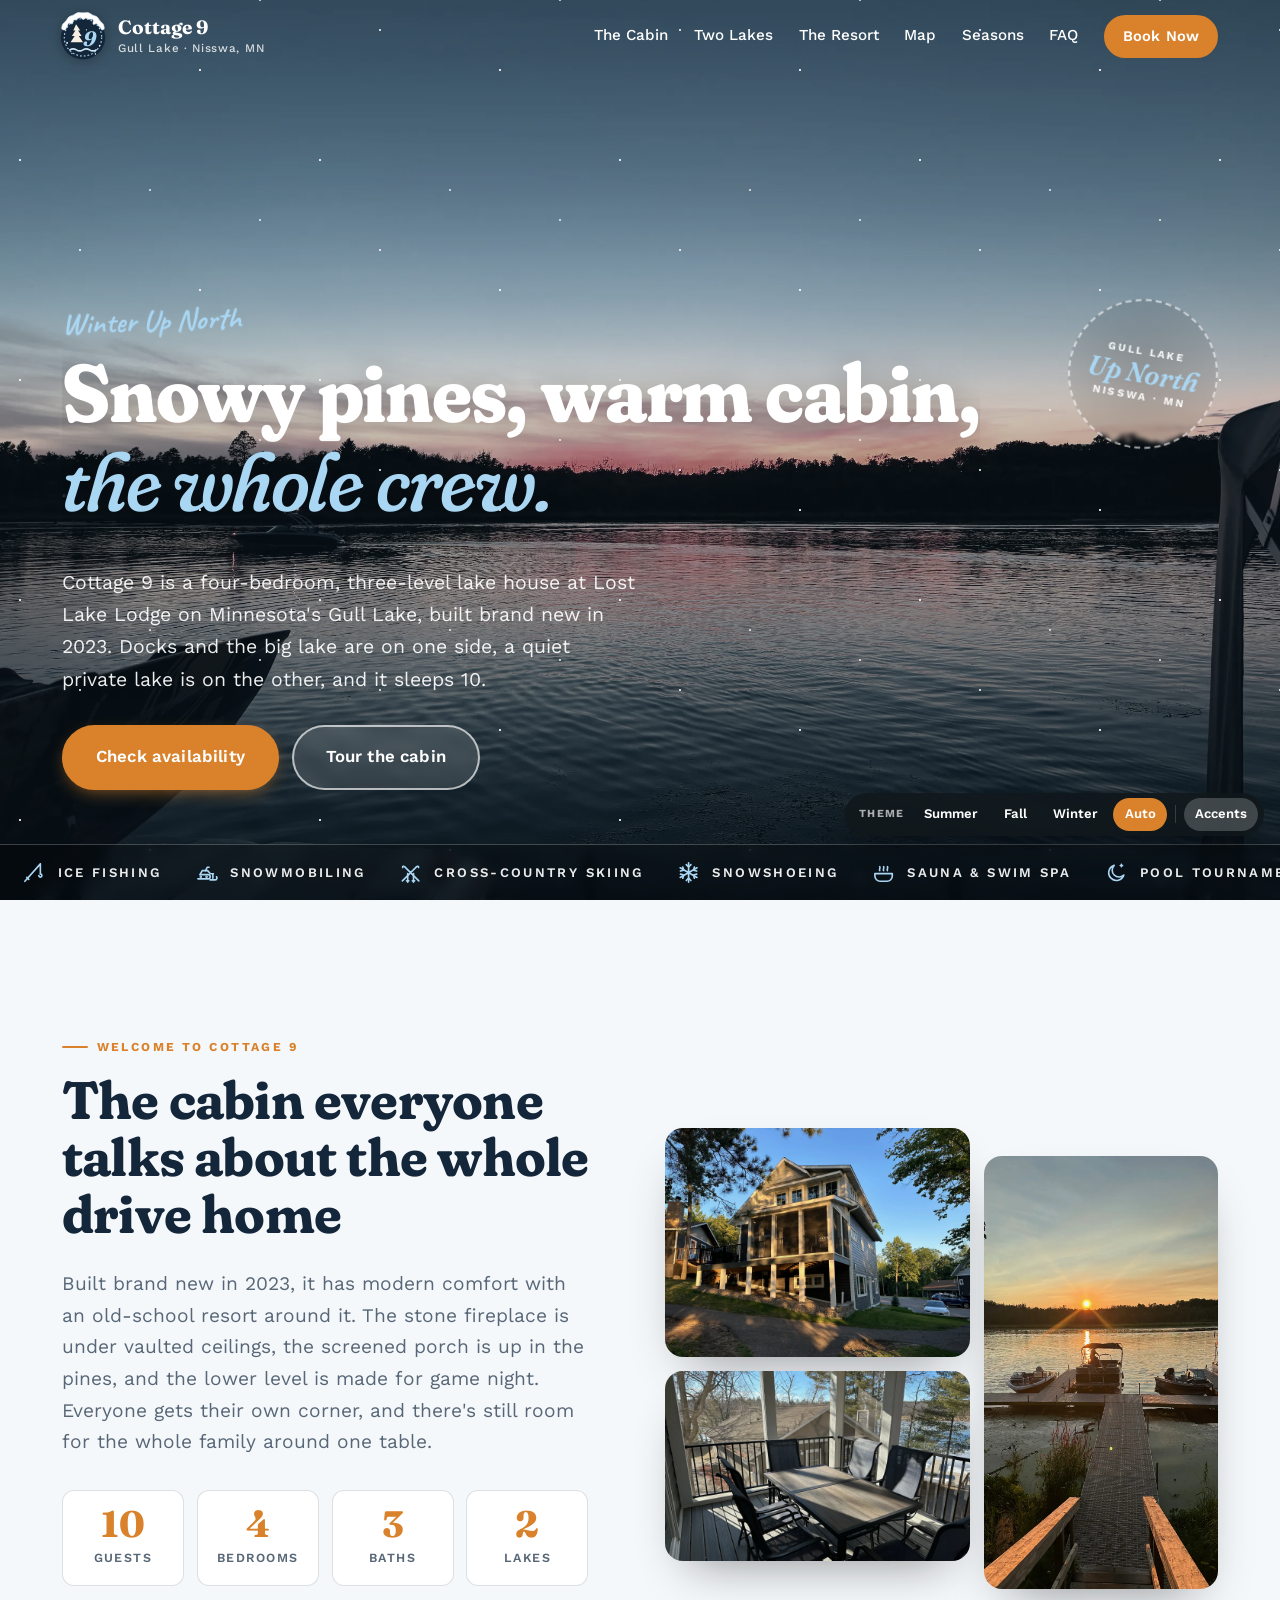
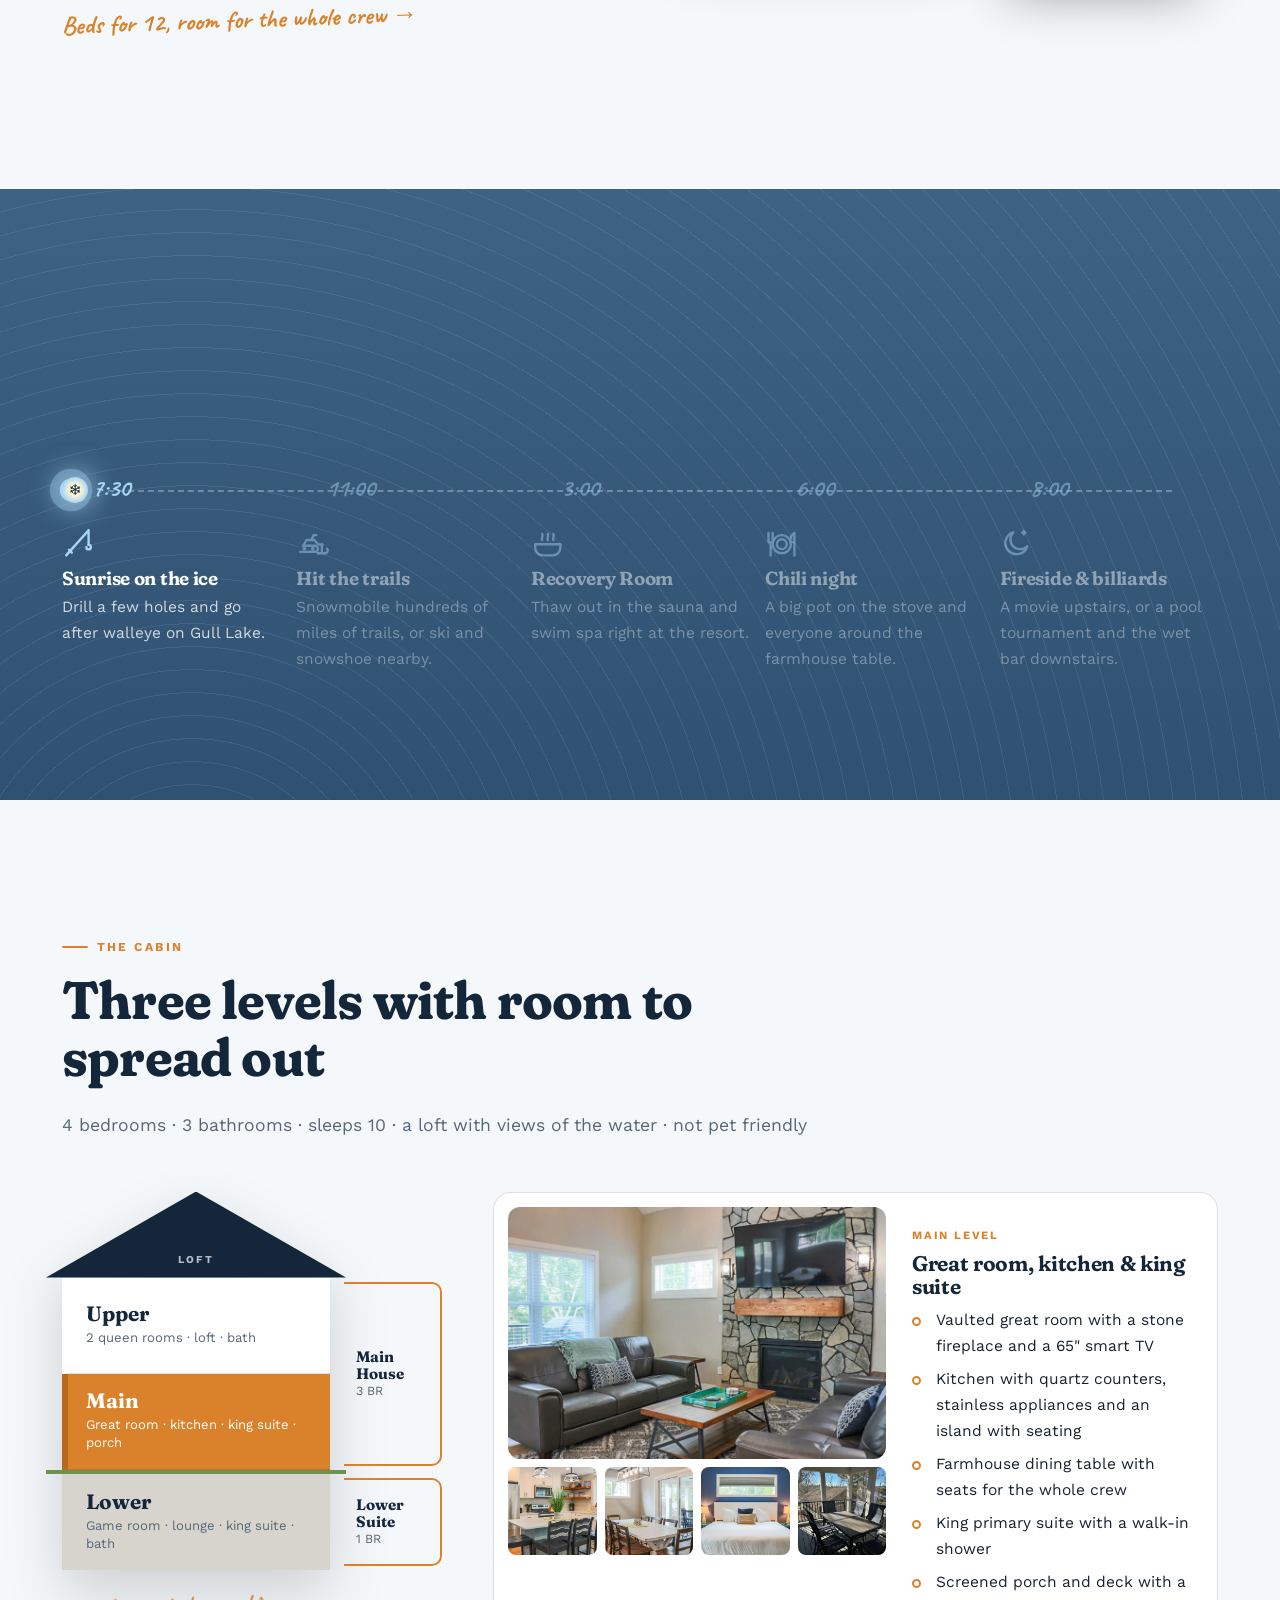
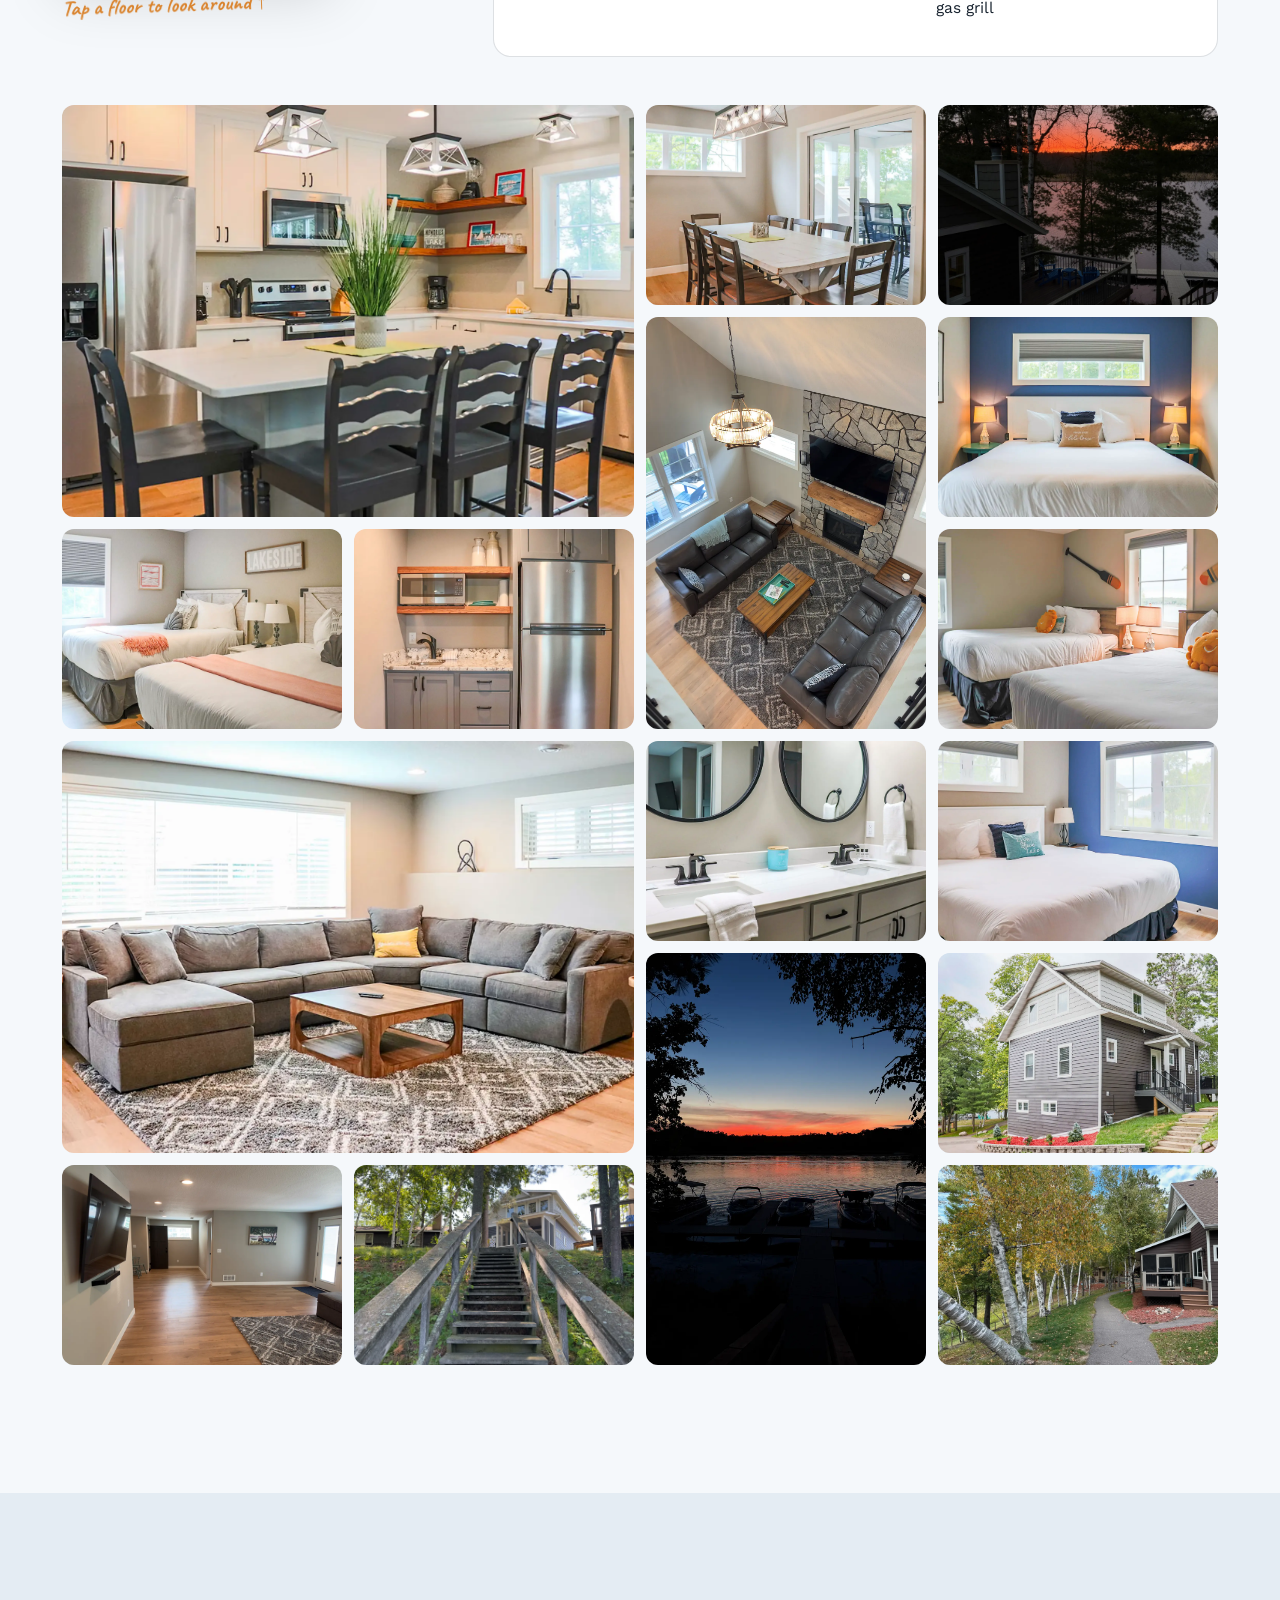
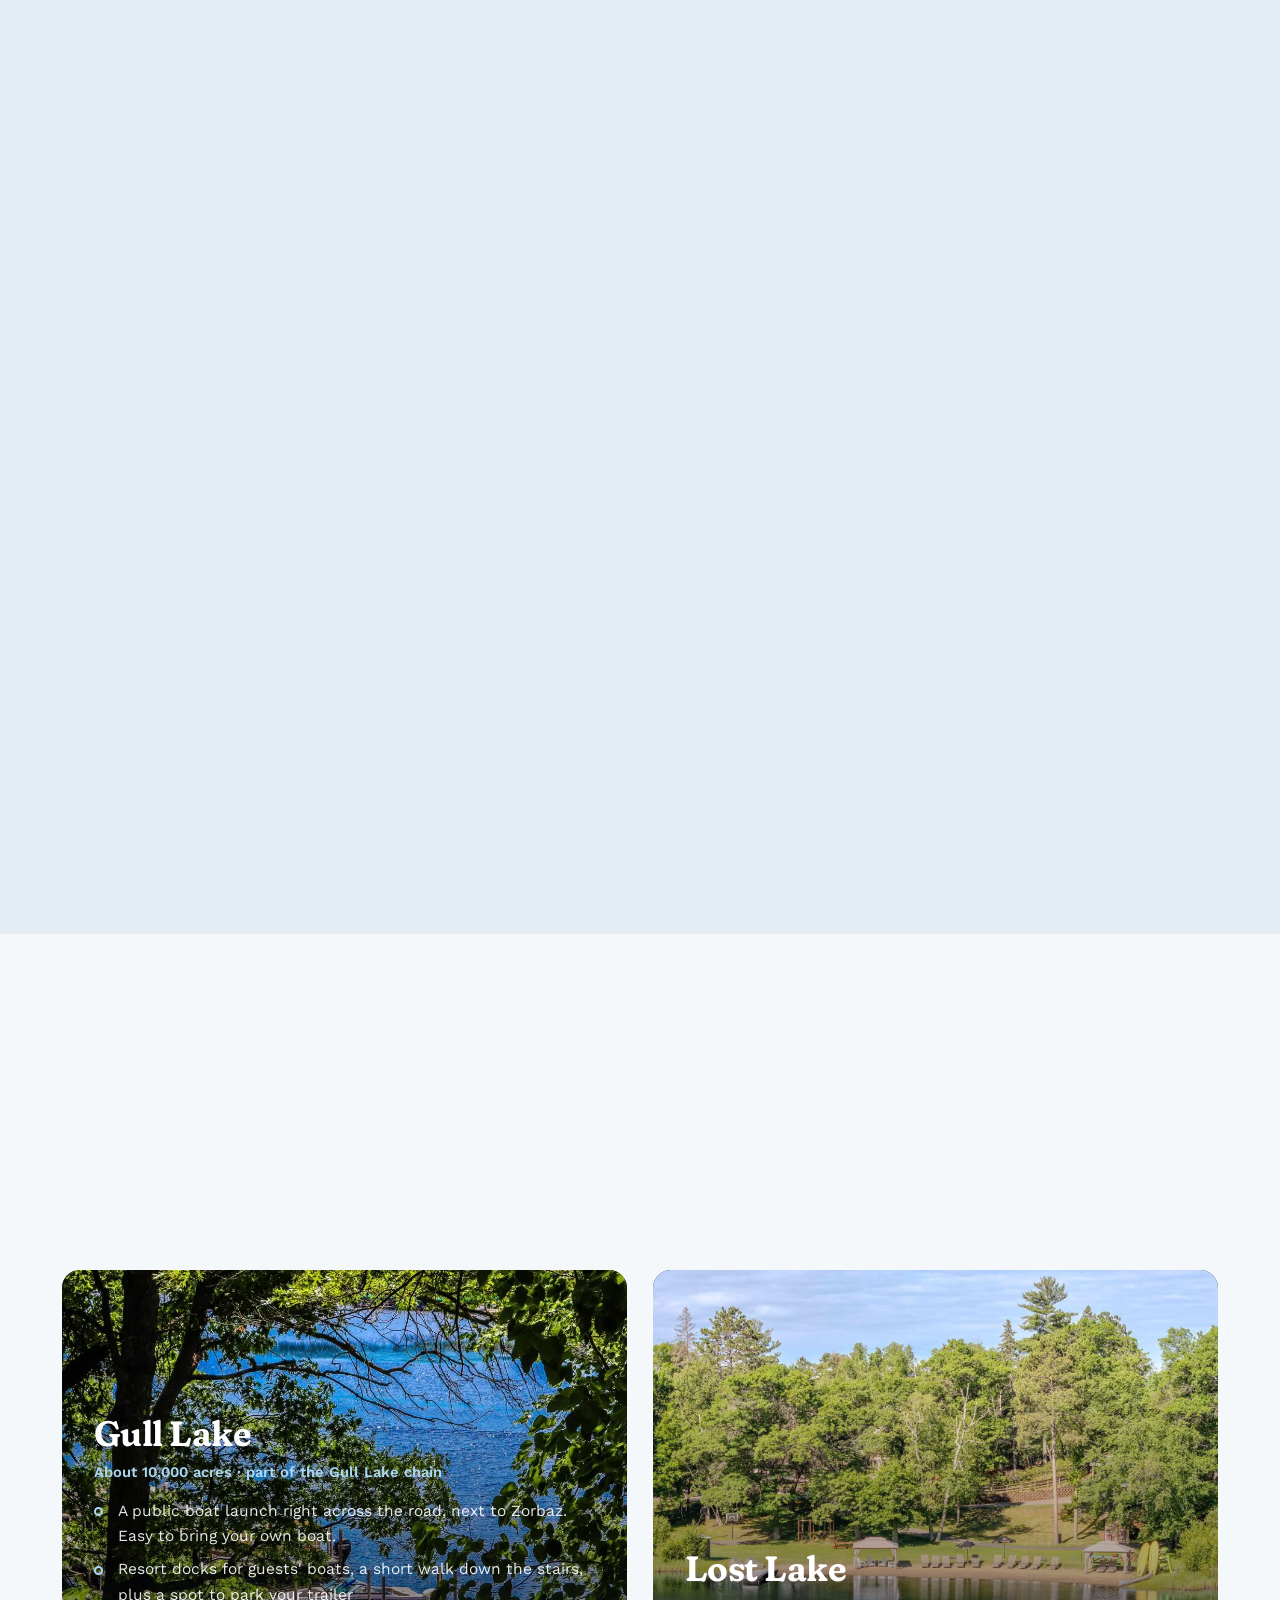
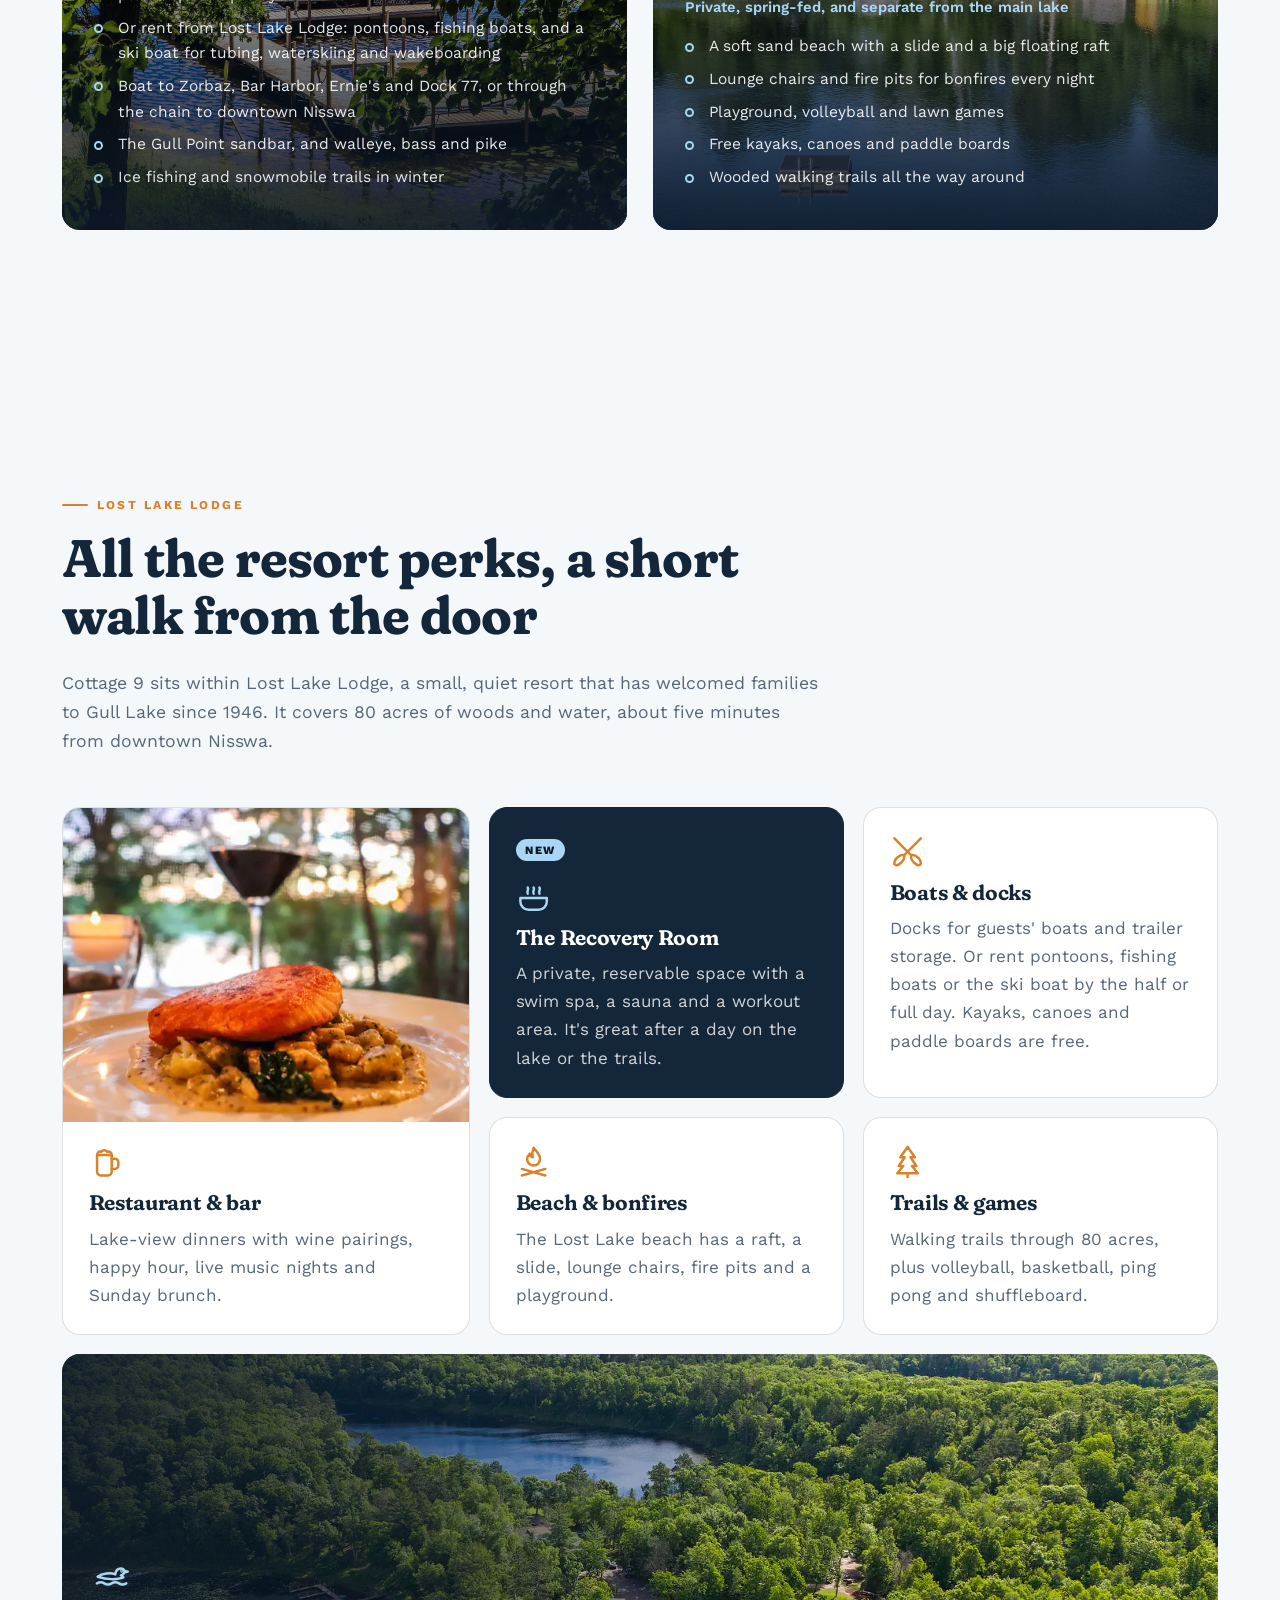
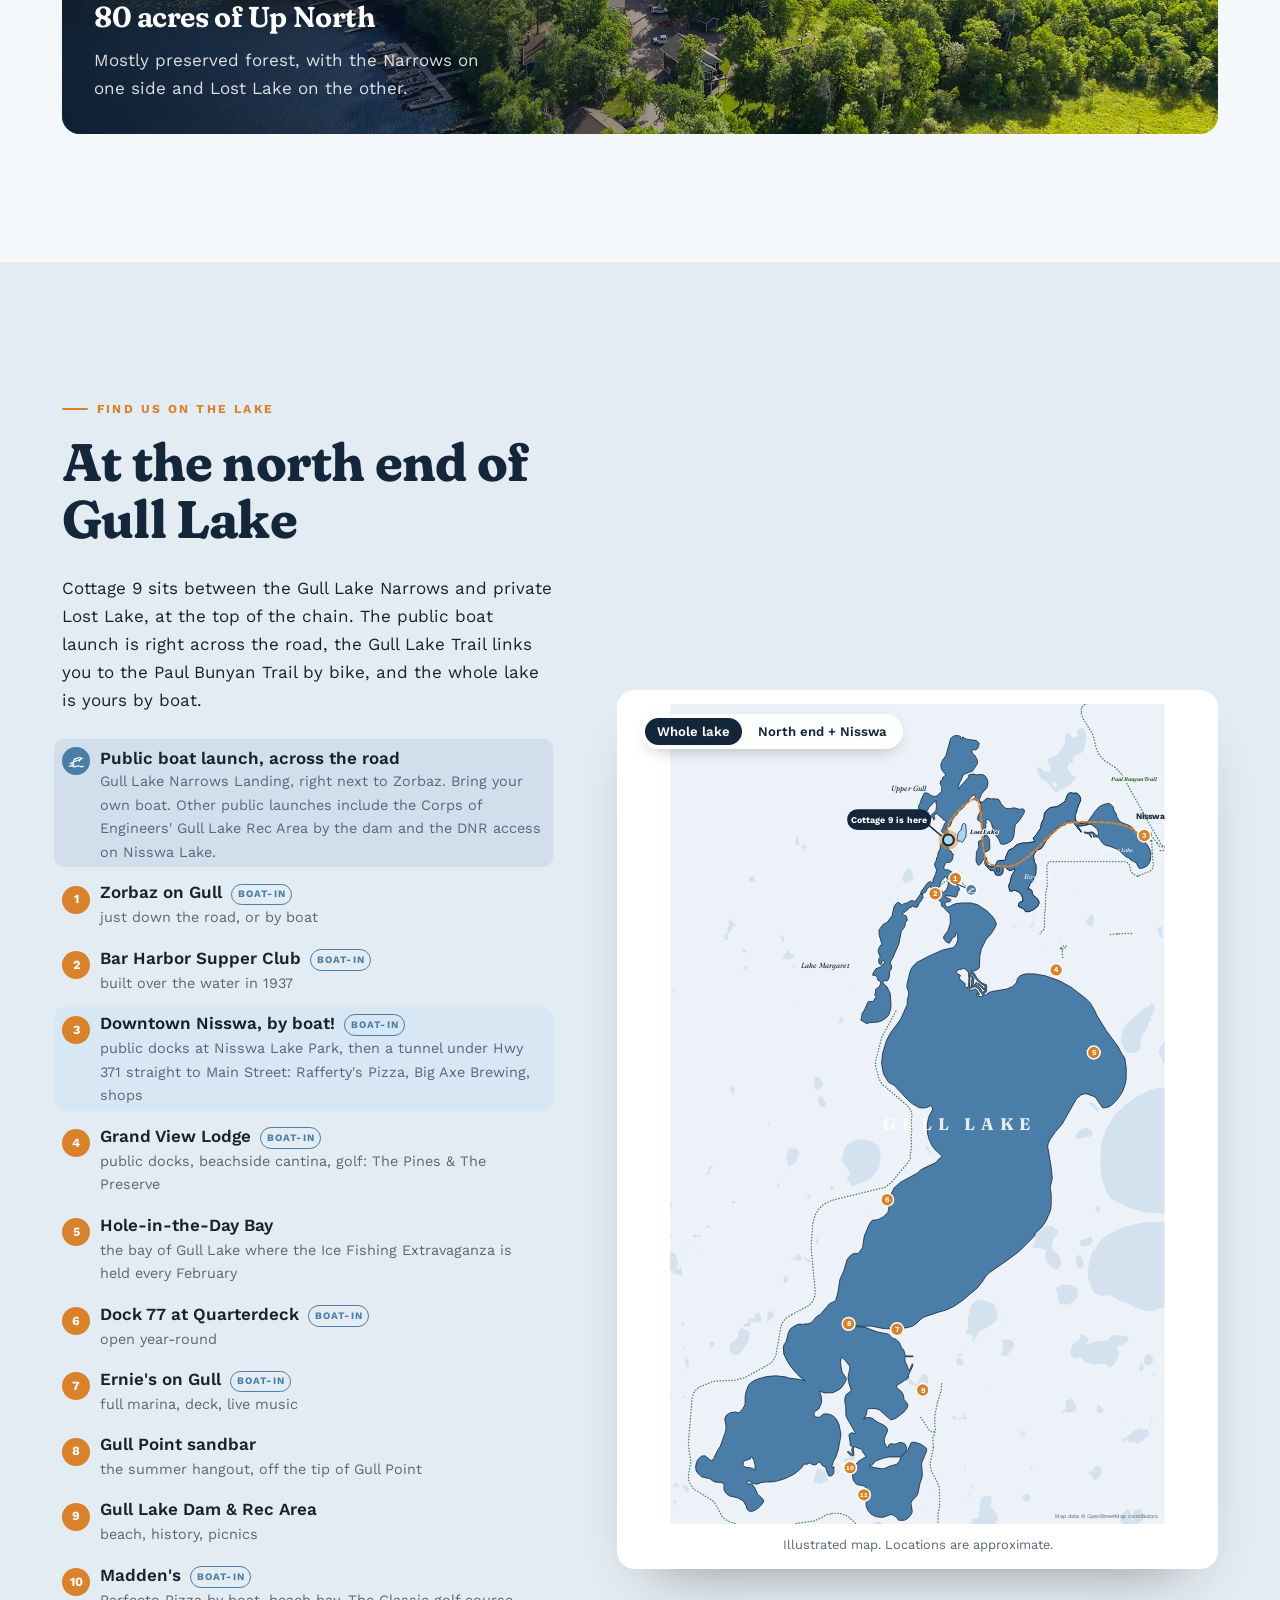
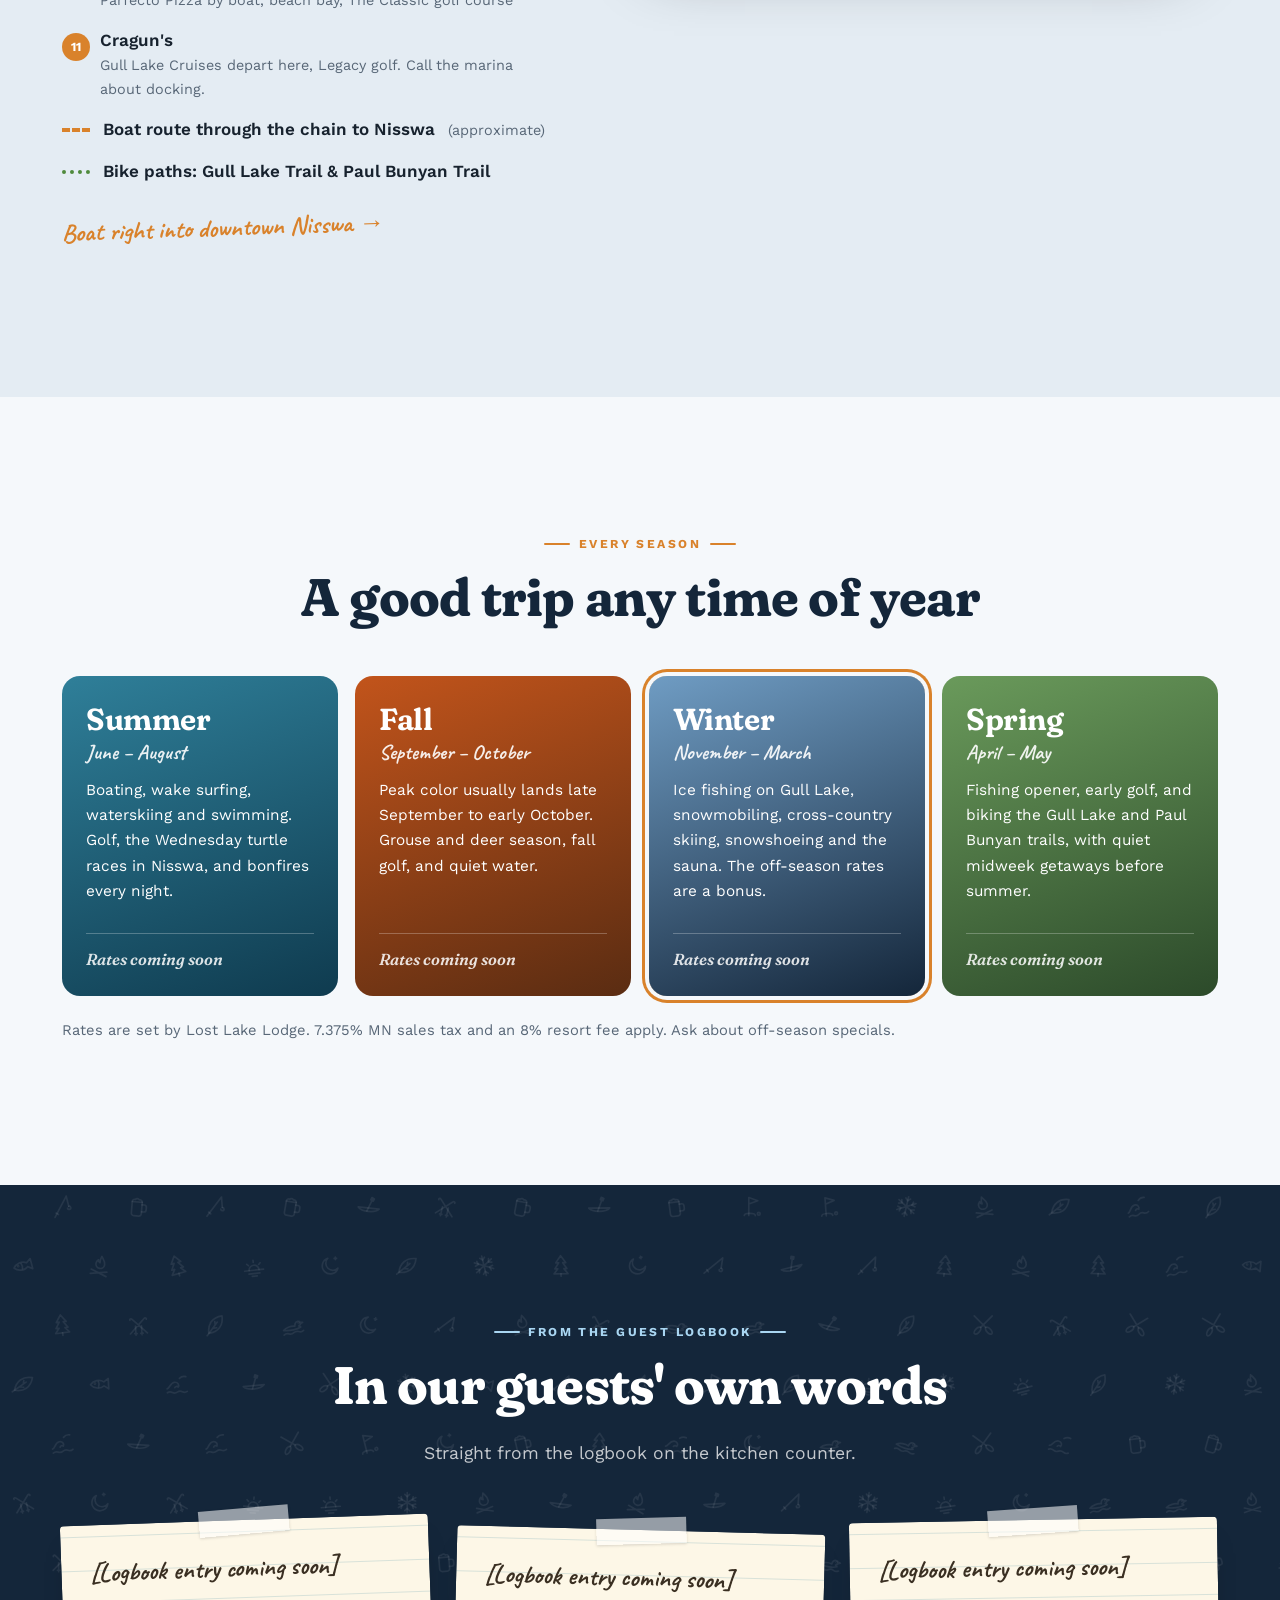
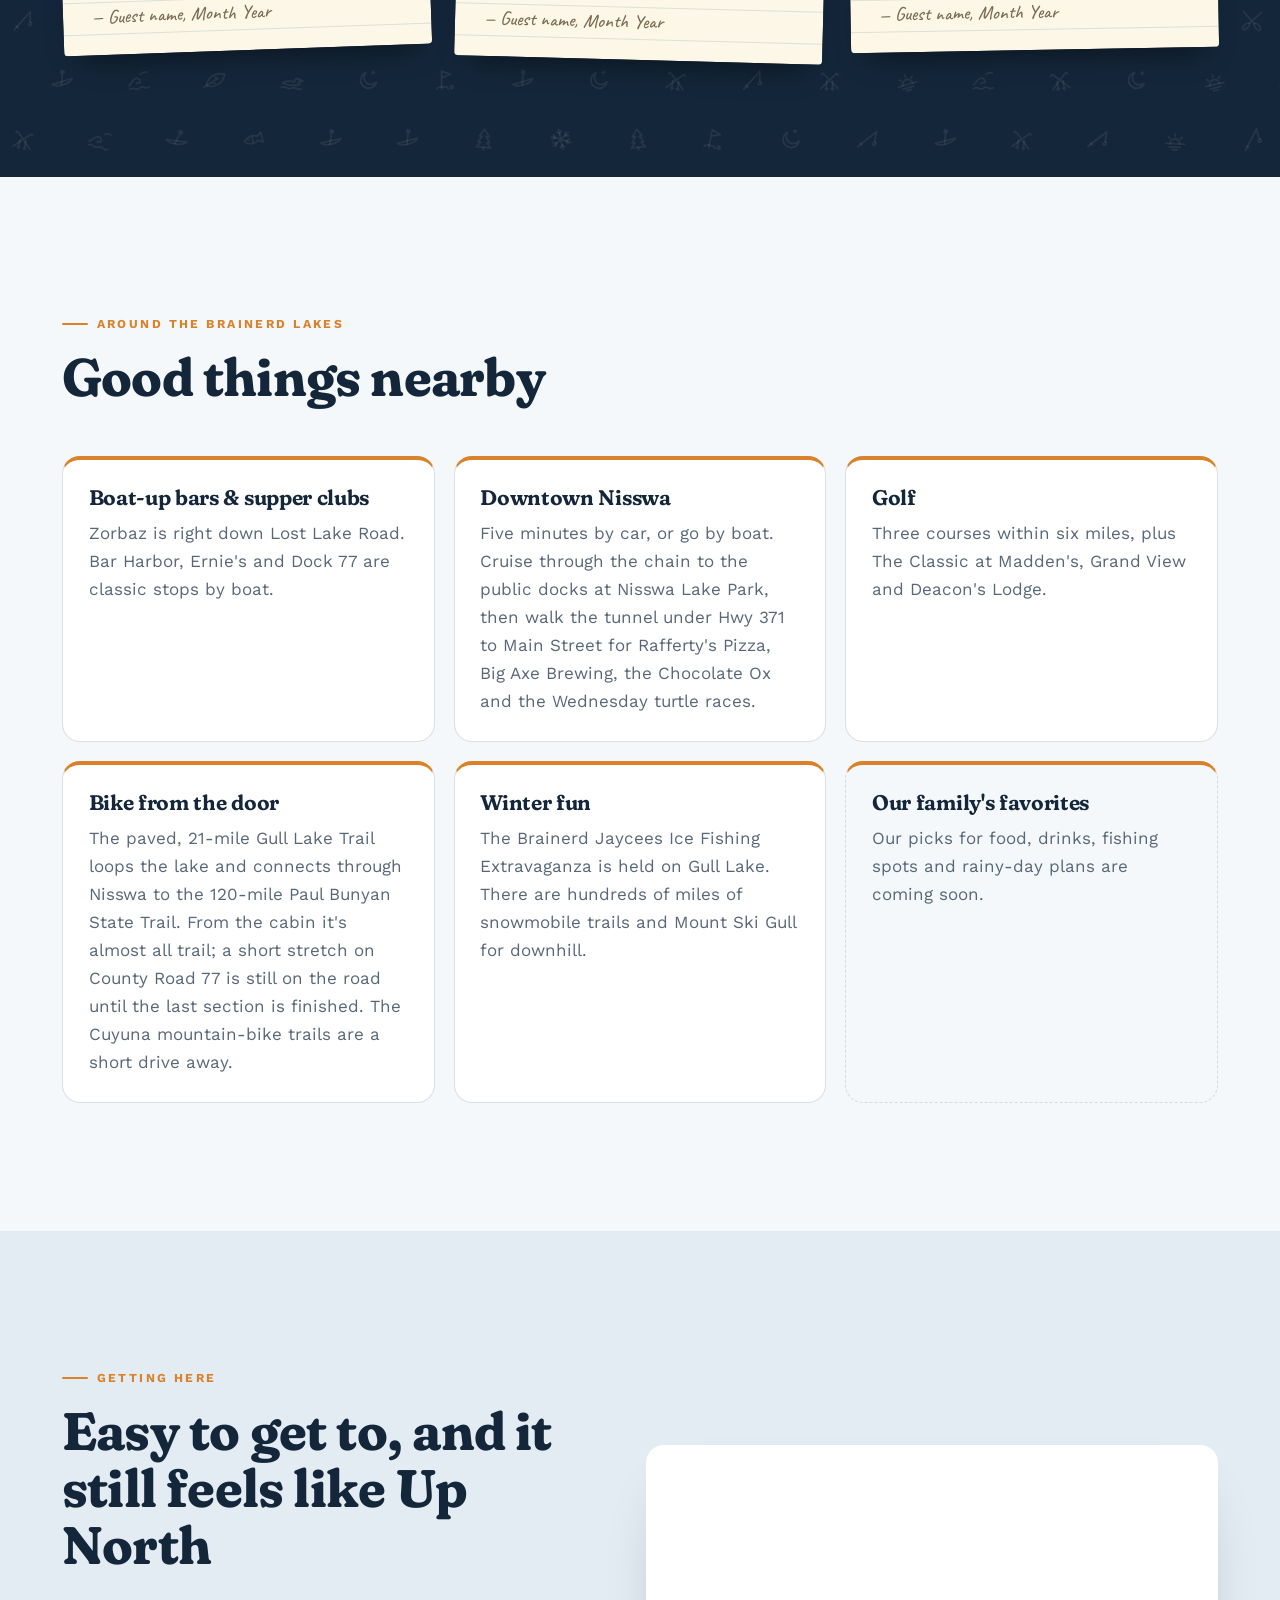
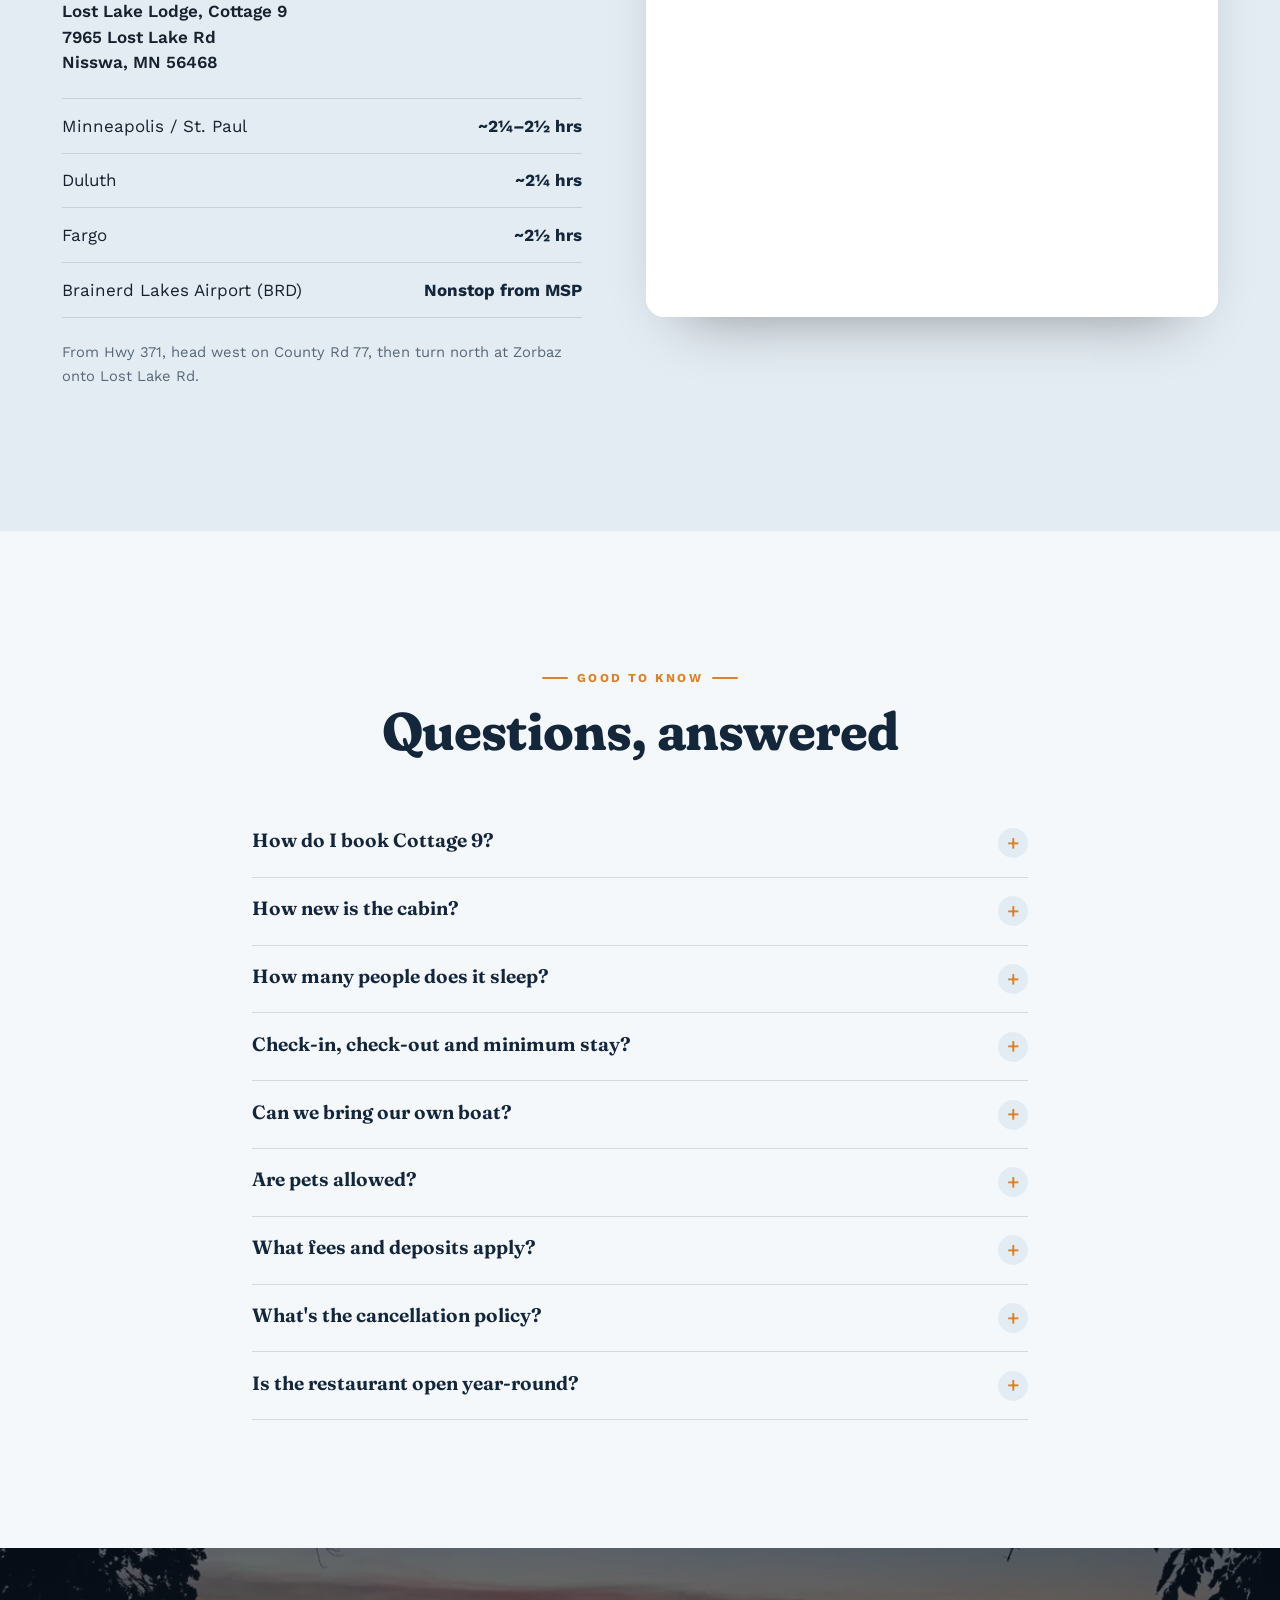
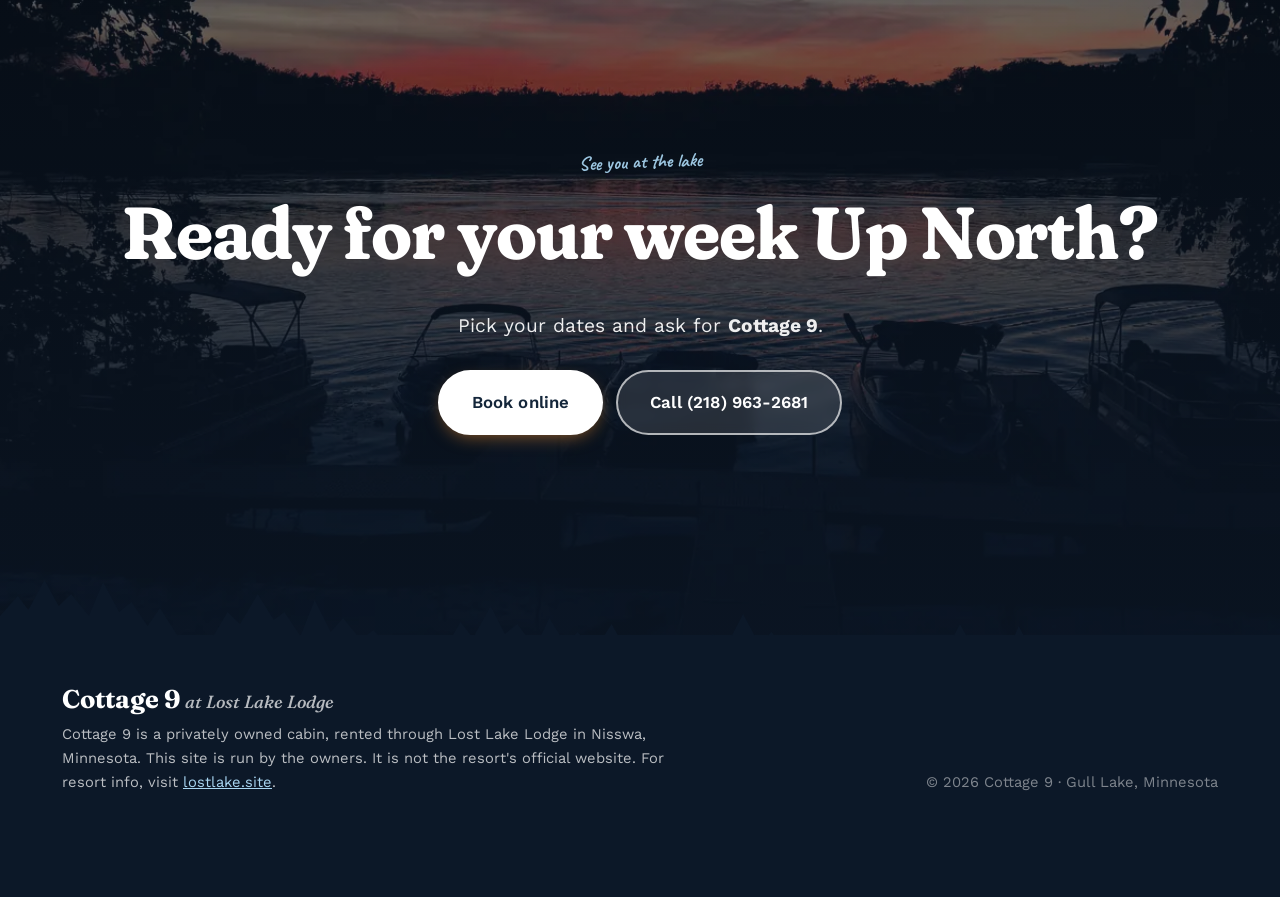
==== commit 6e0ee79f: "Clip bike trails to map frame; mention guest boat docks and trailer storage Co-Authored-By: Claude O" ====
--- a/index.html
+++ b/index.html
@@ -400,7 +400,7 @@
           <p class="meta">About 10,000 acres · part of the Gull Lake chain</p>
           <ul>
             <li>A public boat launch right across the road, next to Zorbaz. Easy to bring your own boat.</li>
-            <li>Resort boat docks, a short walk down the stairs</li>
+            <li>Resort docks for guests' boats, a short walk down the stairs, plus a spot to park your trailer</li>
             <li>Or rent from Lost Lake Lodge: pontoons, fishing boats, and a ski boat for tubing, waterskiing and wakeboarding</li>
             <li>Boat to Zorbaz, Bar Harbor, Ernie's and Dock 77, or through the chain to downtown Nisswa</li>
             <li>The Gull Point sandbar, and walleye, bass and pike</li>
@@ -450,7 +450,7 @@
       </article>
       <article class="perk">
         <svg class="ico acc perk-ico" aria-hidden="true"><use href="#i-oars"/></svg><h3>Boats &amp; docks</h3>
-        <p>Rent pontoons, fishing boats or the ski boat by the half or full day. Kayaks, canoes and paddle boards are free.</p>
+        <p>Docks for guests' boats and trailer storage. Or rent pontoons, fishing boats or the ski boat by the half or full day. Kayaks, canoes and paddle boards are free.</p>
       </article>
       <article class="perk">
         <svg class="ico acc perk-ico" aria-hidden="true"><use href="#i-fire"/></svg><h3>Beach &amp; bonfires</h3>
@@ -518,8 +518,8 @@
 <text class="map-label map-label-water" x="746" y="355" text-anchor="middle" font-size="14">Roy Lake</text>
 <text class="map-label map-label-water" x="904" y="299" text-anchor="middle" font-size="12">Nisswa Lake</text>
 <g class="map-town"><text x="972" y="232" text-anchor="middle" font-size="17">Nisswa</text></g>
-<g class="map-trail"><path d="M465.9 1680.6L461.1 1680.6L440.8 1691.8L437.2 1692.7L432.1 1693.2L420.3 1688.8L409.4 1686.5L402.7 1687.4L390.8 1682.3L394.2 1676.2L389.5 1673.6L387.9 1670.8L364.0 1647.0L356.6 1641.8L343.3 1637.4L328.6 1637.4L324.1 1638.9"/><path d="M465.9 1680.6L466.7 1676.8L473.4 1674.1L512.5 1673.6L514.2 1671.8L538.1 1673.2L541.3 1670.3L542.4 1632.1L544.4 1629.8L545.2 1617.5L544.6 1585.4L540.0 1573.2L529.3 1554.1L526.1 1542.0L526.4 1533.7L533.0 1502.8"/><path d="M971.1 265.0L968.6 267.5"/><path d="M971.9 264.0L971.1 265.0"/><path d="M973.1 265.2L972.7 261.7"/><path d="M991.4 296.9L1003.2 295.3L1004.6 293.9L1001.1 291.1L990.3 288.0L984.6 281.0"/><path d="M971.9 264.0L969.4 261.9L972.7 261.7"/><path d="M831.7 9.2L832.1 19.2"/><path d="M854.2 -314.3L858.0 -308.2L860.0 -298.8L859.7 -290.3L856.2 -284.4L855.7 -281.0L866.3 -216.1L866.8 -204.8L864.6 -192.1L835.7 -112.7L837.5 -85.1L845.7 -44.0L848.1 -8.3L844.9 -4.7L843.4 -0.1L835.7 2.4L831.7 9.2"/><path d="M832.1 19.2L835.2 29.3L854.8 61.1L862.8 91.8L868.1 102.5L877.7 113.7L901.4 129.2L913.4 141.9L994.0 285.8L1006.3 290.5L1008.9 293.4L1010.0 298.5L1007.1 306.5L1007.5 311.1L1020.9 334.0L1027.8 341.1L1134.9 412.9L1192.6 449.8L1201.9 450.7L1203.6 454.1L1205.6 455.2L1338.2 514.1L1423.0 531.1L1433.0 535.9L1439.9 540.9L1579.4 674.5L1698.0 737.1L1711.0 744.5L1728.9 757.2"/><path d="M999.7 288.3L998.7 286.4"/><path d="M1008.0 292.0L1004.6 293.9"/><path d="M246.3 1235.1L280.4 1217.3L287.4 1209.8L292.5 1198.9L293.7 1190.1L285.5 1104.5L285.5 1089.5L288.7 1049.4L293.2 1034.1L299.2 1023.8L306.4 1015.9L313.0 1010.9L326.3 1004.4L435.4 977.5L446.8 968.6L481.2 927.6L486.1 919.3L485.4 914.5L488.3 894.8L487.5 875.3L488.7 866.7L488.4 837.1L489.5 833.0L488.0 825.5L483.7 816.8L478.7 811.3L428.3 768.7L422.4 758.1L415.3 731.2L415.5 723.0L427.8 674.9L458.7 617.5"/><path d="M1009.4 294.7L1022.5 291.5L1027.2 287.6L1030.8 281.3L1031.2 252.8L1033.0 247.6L1028.8 245.5L1024.2 245.4"/><path d="M1033.0 247.6L1034.9 245.7"/><path d="M1034.9 245.7L1038.4 243.9L1043.4 243.6"/><path d="M801.4 489.6L797.3 490.9L794.9 489.8L789.2 494.6"/><path d="M792.1 495.1L793.8 496.1L793.2 503.7L794.4 512.5L793.4 513.9"/><path d="M789.1 495.3L792.1 495.1"/><path d="M793.8 496.1L796.1 496.0L800.7 491.0"/><path d="M324.1 1638.9L316.1 1639.6L307.5 1645.8L291.4 1652.8L257.5 1657.4L203.9 1677.4L194.5 1678.5L183.6 1677.6L119.6 1654.2L110.6 1649.1L104.7 1643.5L95.1 1624.2L89.1 1615.1L85.8 1611.8L47.7 1588.2L40.6 1578.1L37.0 1568.6L37.2 1559.4L41.8 1532.6L37.7 1505.3L37.1 1492.4L44.5 1403.5L48.6 1391.7L58.3 1382.3L85.1 1371.3L92.9 1369.8L130.9 1368.3L151.1 1363.0L201.6 1334.9L206.4 1330.9L210.1 1325.8L214.2 1316.1L224.1 1259.5L226.5 1253.1L233.3 1243.3L246.3 1235.1"/><path d="M533.9 1472.1L530.5 1473.7L524.5 1469.7L508.0 1443.9L506.2 1443.4"/><path d="M611.1 379.5L585.8 358.5L576.0 355.6L570.6 356.1"/><path d="M566.5 356.9L555.2 359.7L551.4 362.1L541.5 374.9L532.3 380.7L527.6 386.6"/><path d="M570.6 356.1L566.5 356.9"/><path d="M975.3 302.5L977.8 326.2L975.5 333.7L970.2 338.8L950.5 346.1L947.3 348.6"/><path d="M947.3 348.6L945.2 348.2"/><path d="M974.3 276.9L975.2 300.6"/><path d="M975.2 300.6L975.3 302.5"/><path d="M974.3 276.9L972.6 276.8"/><path d="M967.4 268.4L968.6 267.5"/><path d="M972.6 276.8L970.8 275.8L967.4 268.4"/><path d="M966.8 268.8L967.4 268.4"/><path d="M972.7 261.7L972.7 261.1"/><path d="M984.6 281.0L973.1 265.2"/><path d="M945.2 348.2L938.5 344.9L933.5 340.7L931.2 336.2L930.1 327.4L927.9 323.1L920.7 318.7L766.4 319.0L762.3 324.8L762.9 370.3L760.0 378.4L758.8 421.0L757.3 421.1L757.4 451.2L755.6 456.6L748.0 464.0L748.5 464.7"/><path d="M532.3 1502.7L531.2 1483.2L534.7 1478.3L536.5 1467.6L535.3 1458.9L535.6 1438.7L540.3 1415.2"/><path d="M791.5 492.9L792.1 495.1"/><path d="M890.2 466.4L904.3 464.9"/><path d="M904.3 464.9L908.3 464.9"/><path d="M908.3 464.9L929.1 463.9L933.9 464.9L935.9 466.6"/><path d="M541.7 1410.6L549.0 1386.0L548.4 1376.5L551.0 1373.1"/><path d="M540.3 1415.2L541.7 1410.6"/></g>
-<text class="map-label map-label-trail" x="996" y="195" font-size="11" text-anchor="middle">Paul Bunyan Trail</text>
+<g class="map-trail" clip-path="url(#map-clip)"><path d="M465.9 1680.6L461.1 1680.6L440.8 1691.8L437.2 1692.7L432.1 1693.2L420.3 1688.8L409.4 1686.5L402.7 1687.4L390.8 1682.3L394.2 1676.2L389.5 1673.6L387.9 1670.8L364.0 1647.0L356.6 1641.8L343.3 1637.4L328.6 1637.4L324.1 1638.9"/><path d="M465.9 1680.6L466.7 1676.8L473.4 1674.1L512.5 1673.6L514.2 1671.8L538.1 1673.2L541.3 1670.3L542.4 1632.1L544.4 1629.8L545.2 1617.5L544.6 1585.4L540.0 1573.2L529.3 1554.1L526.1 1542.0L526.4 1533.7L533.0 1502.8"/><path d="M971.1 265.0L968.6 267.5"/><path d="M971.9 264.0L971.1 265.0"/><path d="M973.1 265.2L972.7 261.7"/><path d="M991.4 296.9L1003.2 295.3L1004.6 293.9L1001.1 291.1L990.3 288.0L984.6 281.0"/><path d="M971.9 264.0L969.4 261.9L972.7 261.7"/><path d="M831.7 9.2L832.1 19.2"/><path d="M854.2 -314.3L858.0 -308.2L860.0 -298.8L859.7 -290.3L856.2 -284.4L855.7 -281.0L866.3 -216.1L866.8 -204.8L864.6 -192.1L835.7 -112.7L837.5 -85.1L845.7 -44.0L848.1 -8.3L844.9 -4.7L843.4 -0.1L835.7 2.4L831.7 9.2"/><path d="M832.1 19.2L835.2 29.3L854.8 61.1L862.8 91.8L868.1 102.5L877.7 113.7L901.4 129.2L913.4 141.9L994.0 285.8L1006.3 290.5L1008.9 293.4L1010.0 298.5L1007.1 306.5L1007.5 311.1L1020.9 334.0L1027.8 341.1L1134.9 412.9L1192.6 449.8L1201.9 450.7L1203.6 454.1L1205.6 455.2L1338.2 514.1L1423.0 531.1L1433.0 535.9L1439.9 540.9L1579.4 674.5L1698.0 737.1L1711.0 744.5L1728.9 757.2"/><path d="M999.7 288.3L998.7 286.4"/><path d="M1008.0 292.0L1004.6 293.9"/><path d="M246.3 1235.1L280.4 1217.3L287.4 1209.8L292.5 1198.9L293.7 1190.1L285.5 1104.5L285.5 1089.5L288.7 1049.4L293.2 1034.1L299.2 1023.8L306.4 1015.9L313.0 1010.9L326.3 1004.4L435.4 977.5L446.8 968.6L481.2 927.6L486.1 919.3L485.4 914.5L488.3 894.8L487.5 875.3L488.7 866.7L488.4 837.1L489.5 833.0L488.0 825.5L483.7 816.8L478.7 811.3L428.3 768.7L422.4 758.1L415.3 731.2L415.5 723.0L427.8 674.9L458.7 617.5"/><path d="M1009.4 294.7L1022.5 291.5L1027.2 287.6L1030.8 281.3L1031.2 252.8L1033.0 247.6L1028.8 245.5L1024.2 245.4"/><path d="M1033.0 247.6L1034.9 245.7"/><path d="M1034.9 245.7L1038.4 243.9L1043.4 243.6"/><path d="M801.4 489.6L797.3 490.9L794.9 489.8L789.2 494.6"/><path d="M792.1 495.1L793.8 496.1L793.2 503.7L794.4 512.5L793.4 513.9"/><path d="M789.1 495.3L792.1 495.1"/><path d="M793.8 496.1L796.1 496.0L800.7 491.0"/><path d="M324.1 1638.9L316.1 1639.6L307.5 1645.8L291.4 1652.8L257.5 1657.4L203.9 1677.4L194.5 1678.5L183.6 1677.6L119.6 1654.2L110.6 1649.1L104.7 1643.5L95.1 1624.2L89.1 1615.1L85.8 1611.8L47.7 1588.2L40.6 1578.1L37.0 1568.6L37.2 1559.4L41.8 1532.6L37.7 1505.3L37.1 1492.4L44.5 1403.5L48.6 1391.7L58.3 1382.3L85.1 1371.3L92.9 1369.8L130.9 1368.3L151.1 1363.0L201.6 1334.9L206.4 1330.9L210.1 1325.8L214.2 1316.1L224.1 1259.5L226.5 1253.1L233.3 1243.3L246.3 1235.1"/><path d="M533.9 1472.1L530.5 1473.7L524.5 1469.7L508.0 1443.9L506.2 1443.4"/><path d="M611.1 379.5L585.8 358.5L576.0 355.6L570.6 356.1"/><path d="M566.5 356.9L555.2 359.7L551.4 362.1L541.5 374.9L532.3 380.7L527.6 386.6"/><path d="M570.6 356.1L566.5 356.9"/><path d="M975.3 302.5L977.8 326.2L975.5 333.7L970.2 338.8L950.5 346.1L947.3 348.6"/><path d="M947.3 348.6L945.2 348.2"/><path d="M974.3 276.9L975.2 300.6"/><path d="M975.2 300.6L975.3 302.5"/><path d="M974.3 276.9L972.6 276.8"/><path d="M967.4 268.4L968.6 267.5"/><path d="M972.6 276.8L970.8 275.8L967.4 268.4"/><path d="M966.8 268.8L967.4 268.4"/><path d="M972.7 261.7L972.7 261.1"/><path d="M984.6 281.0L973.1 265.2"/><path d="M945.2 348.2L938.5 344.9L933.5 340.7L931.2 336.2L930.1 327.4L927.9 323.1L920.7 318.7L766.4 319.0L762.3 324.8L762.9 370.3L760.0 378.4L758.8 421.0L757.3 421.1L757.4 451.2L755.6 456.6L748.0 464.0L748.5 464.7"/><path d="M532.3 1502.7L531.2 1483.2L534.7 1478.3L536.5 1467.6L535.3 1458.9L535.6 1438.7L540.3 1415.2"/><path d="M791.5 492.9L792.1 495.1"/><path d="M890.2 466.4L904.3 464.9"/><path d="M904.3 464.9L908.3 464.9"/><path d="M908.3 464.9L929.1 463.9L933.9 464.9L935.9 466.6"/><path d="M541.7 1410.6L549.0 1386.0L548.4 1376.5L551.0 1373.1"/><path d="M540.3 1415.2L541.7 1410.6"/></g>
+<text class="map-label map-label-trail" x="939" y="156" font-size="11" text-anchor="middle">Paul Bunyan Trail</text>
 <path class="map-route" pathLength="1" d="M562.7 274.7C562.6 274.3 562.6 273.5 562.5 272.4C562.4 271.3 562.4 269.7 562.2 267.9C562.1 266.0 562.0 263.7 561.8 261.0C561.6 258.4 560.8 255.2 561.2 252.0C561.6 248.7 562.6 245.4 564.3 241.8C565.9 238.2 568.1 234.5 571.0 230.5C573.8 226.6 577.3 222.5 581.3 218.2C585.4 213.9 591.1 208.5 595.3 204.8C599.5 201.1 603.3 198.2 606.6 196.1C609.8 193.9 612.7 192.6 615.0 192.0C617.4 191.5 619.3 191.7 620.7 192.7C622.1 193.7 622.7 195.3 623.6 198.0C624.5 200.7 625.4 204.2 626.2 208.7C627.0 213.1 627.7 218.4 628.4 224.7C629.1 230.9 629.7 238.0 630.2 246.0C630.8 254.0 631.1 264.7 631.8 272.7C632.4 280.6 633.1 287.6 633.9 293.7C634.8 299.7 635.7 304.8 636.8 309.0C637.9 313.2 639.1 316.4 640.4 318.7C641.7 320.9 642.8 321.5 644.6 322.7C646.4 323.8 648.6 324.8 651.2 325.7C653.9 326.5 656.9 327.2 660.2 327.7C663.6 328.2 667.4 328.5 671.6 328.7C675.8 328.8 680.6 329.5 685.4 328.7C690.2 327.9 695.2 326.2 700.5 323.8C705.8 321.4 711.4 318.1 717.1 314.1C722.9 310.1 728.9 305.2 735.1 299.5C741.4 293.9 748.6 285.9 754.5 280.1C760.4 274.3 765.8 269.2 770.5 264.7C775.3 260.2 779.5 256.4 783.1 253.3C786.7 250.2 789.7 247.7 792.2 245.9C794.6 244.1 795.0 243.4 797.8 242.5C800.7 241.5 804.4 240.7 809.2 240.1C813.9 239.5 819.6 239.1 826.2 238.8C832.8 238.6 840.3 238.5 848.8 238.6C857.3 238.7 868.5 238.9 877.2 239.4C885.8 240.0 893.6 240.8 900.6 241.9C907.6 243.0 913.8 244.4 919.2 246.0C924.6 247.7 929.2 249.6 932.9 251.8C936.7 254.0 939.2 257.0 941.8 259.2C944.3 261.4 946.5 263.2 948.4 264.8C950.2 266.3 951.7 267.6 952.8 268.5C953.9 269.4 954.6 270.0 955.0 270.3"/>
 <g class="map-poi" data-poi="1" style="--i:1"><title>Zorbaz on Gull</title><circle cx="577" cy="353" r="13"/><text x="577" y="358" text-anchor="middle" font-size="15">1</text></g>
 <g class="map-poi" data-poi="2" style="--i:2"><title>Bar Harbor Supper Club</title><circle cx="536" cy="384" r="13"/><text x="536" y="389" text-anchor="middle" font-size="15">2</text></g>
@@ -648,7 +648,7 @@
     <details><summary>How new is the cabin?</summary><p>Brand new. Cottage 9 was built from fall 2022 to spring 2023 and welcomed its first guests in July 2023. Everything from the kitchen to the bedrooms is new construction.</p></details>
     <details><summary>How many people does it sleep?</summary><p>Up to 10 guests. There's a king on the main level, two queens in each of the two upstairs bedrooms, a king on the lower level, and a queen sleeper sofa in the loft.</p></details>
     <details><summary>Check-in, check-out and minimum stay?</summary><p>Check-in is at 4 pm and check-out is at 10 am. There's a 2-night minimum.</p></details>
-    <details><summary>Can we bring our own boat?</summary><p>Yes. There's a public boat launch right across the road from the resort, next to Zorbaz, plus other public launches around Gull Lake. No boat? Lost Lake Lodge rents pontoons, fishing boats and a ski boat, and kayaks, canoes and paddle boards are free.</p></details>
+    <details><summary>Can we bring our own boat?</summary><p>Yes. There's a public boat launch right across the road from the resort, next to Zorbaz, plus other public launches around Gull Lake. The resort has docks where guests can keep their boats, and a place to store your trailer. No boat? Lost Lake Lodge rents pontoons, fishing boats and a ski boat, and kayaks, canoes and paddle boards are free.</p></details>
     <details><summary>Are pets allowed?</summary><p>No. Cottage 9 is pet-free, which is good news for guests with allergies.</p></details>
     <details><summary>What fees and deposits apply?</summary><p>A 50% deposit is due when you book, and the balance at check-in. The 7.375% Minnesota sales tax and the 8% resort fee are added to the nightly rate.</p></details>
     <details><summary>What's the cancellation policy?</summary><p>For summer stays, the deposit is refunded if you cancel more than 60 days before arrival, minus a nonrefundable 8% fee. In other seasons, cancel at least 14 days out. The resort's terms at booking are what apply.</p></details>
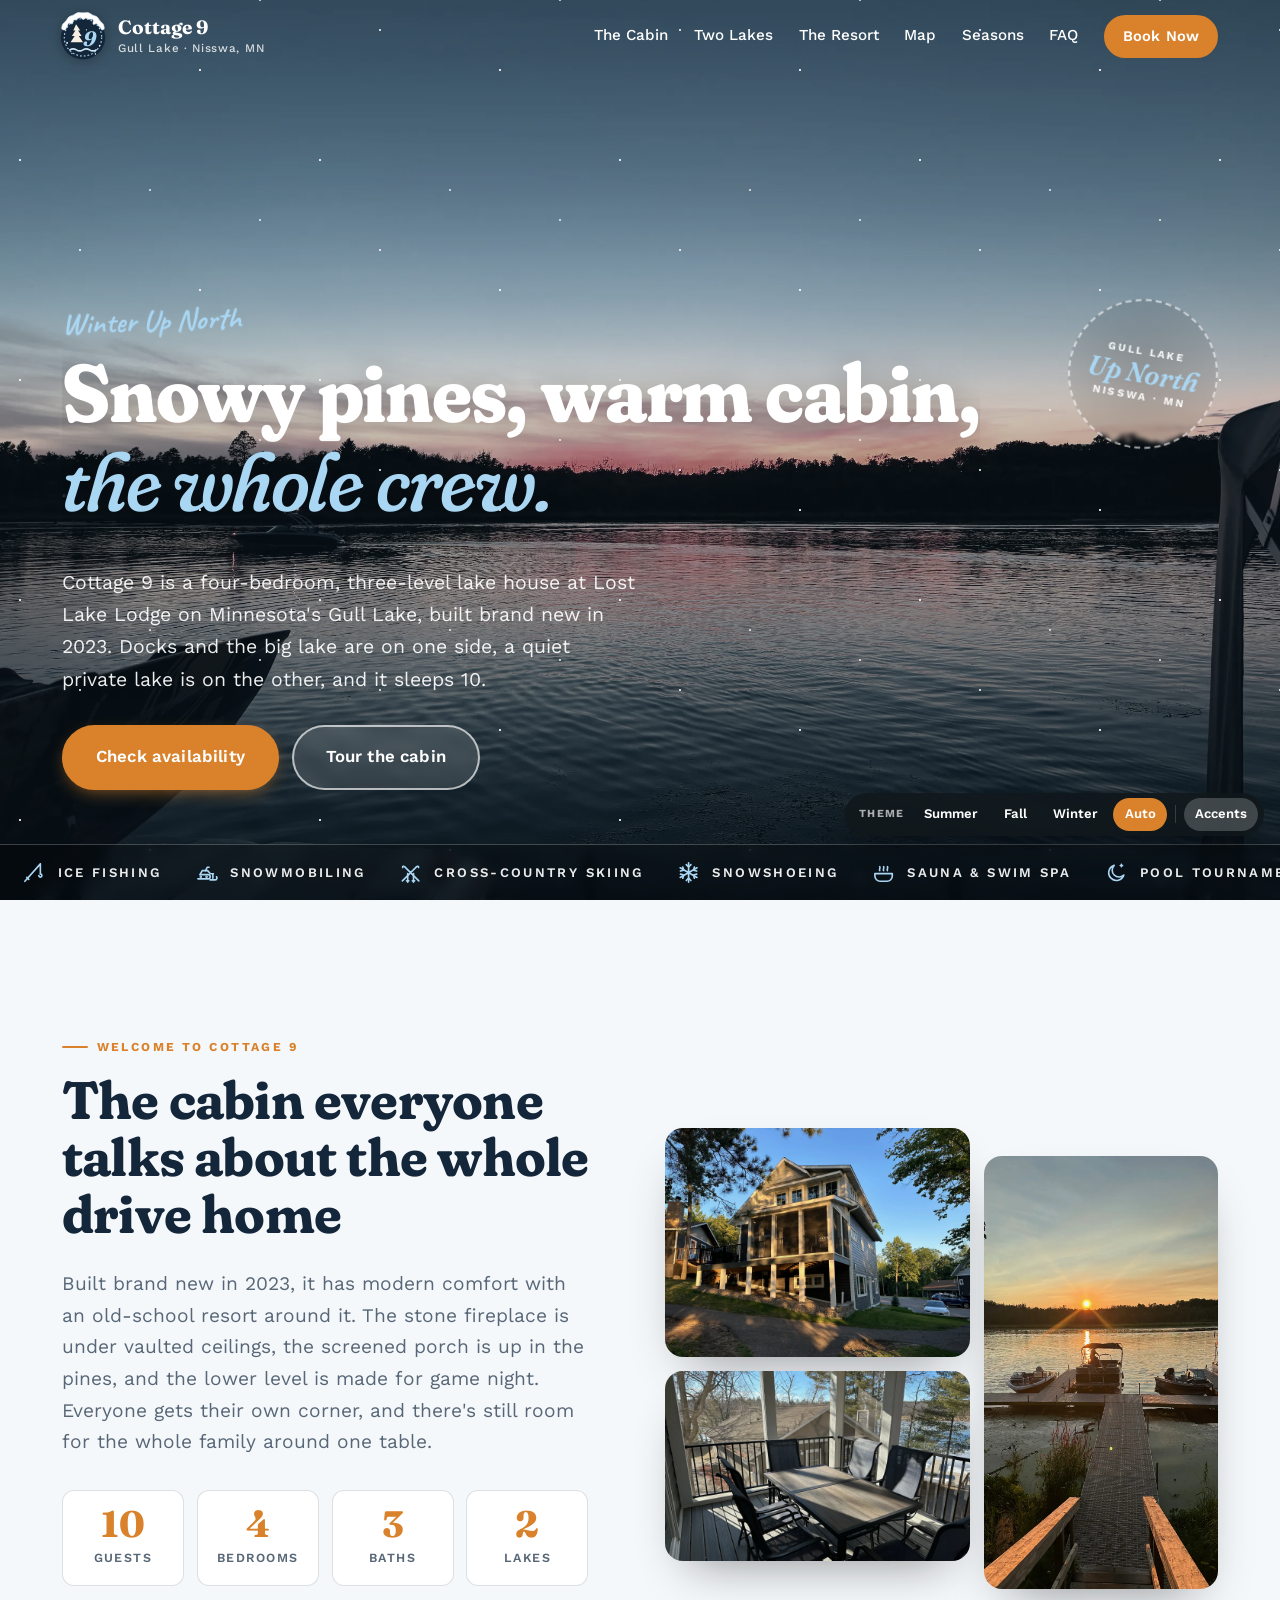
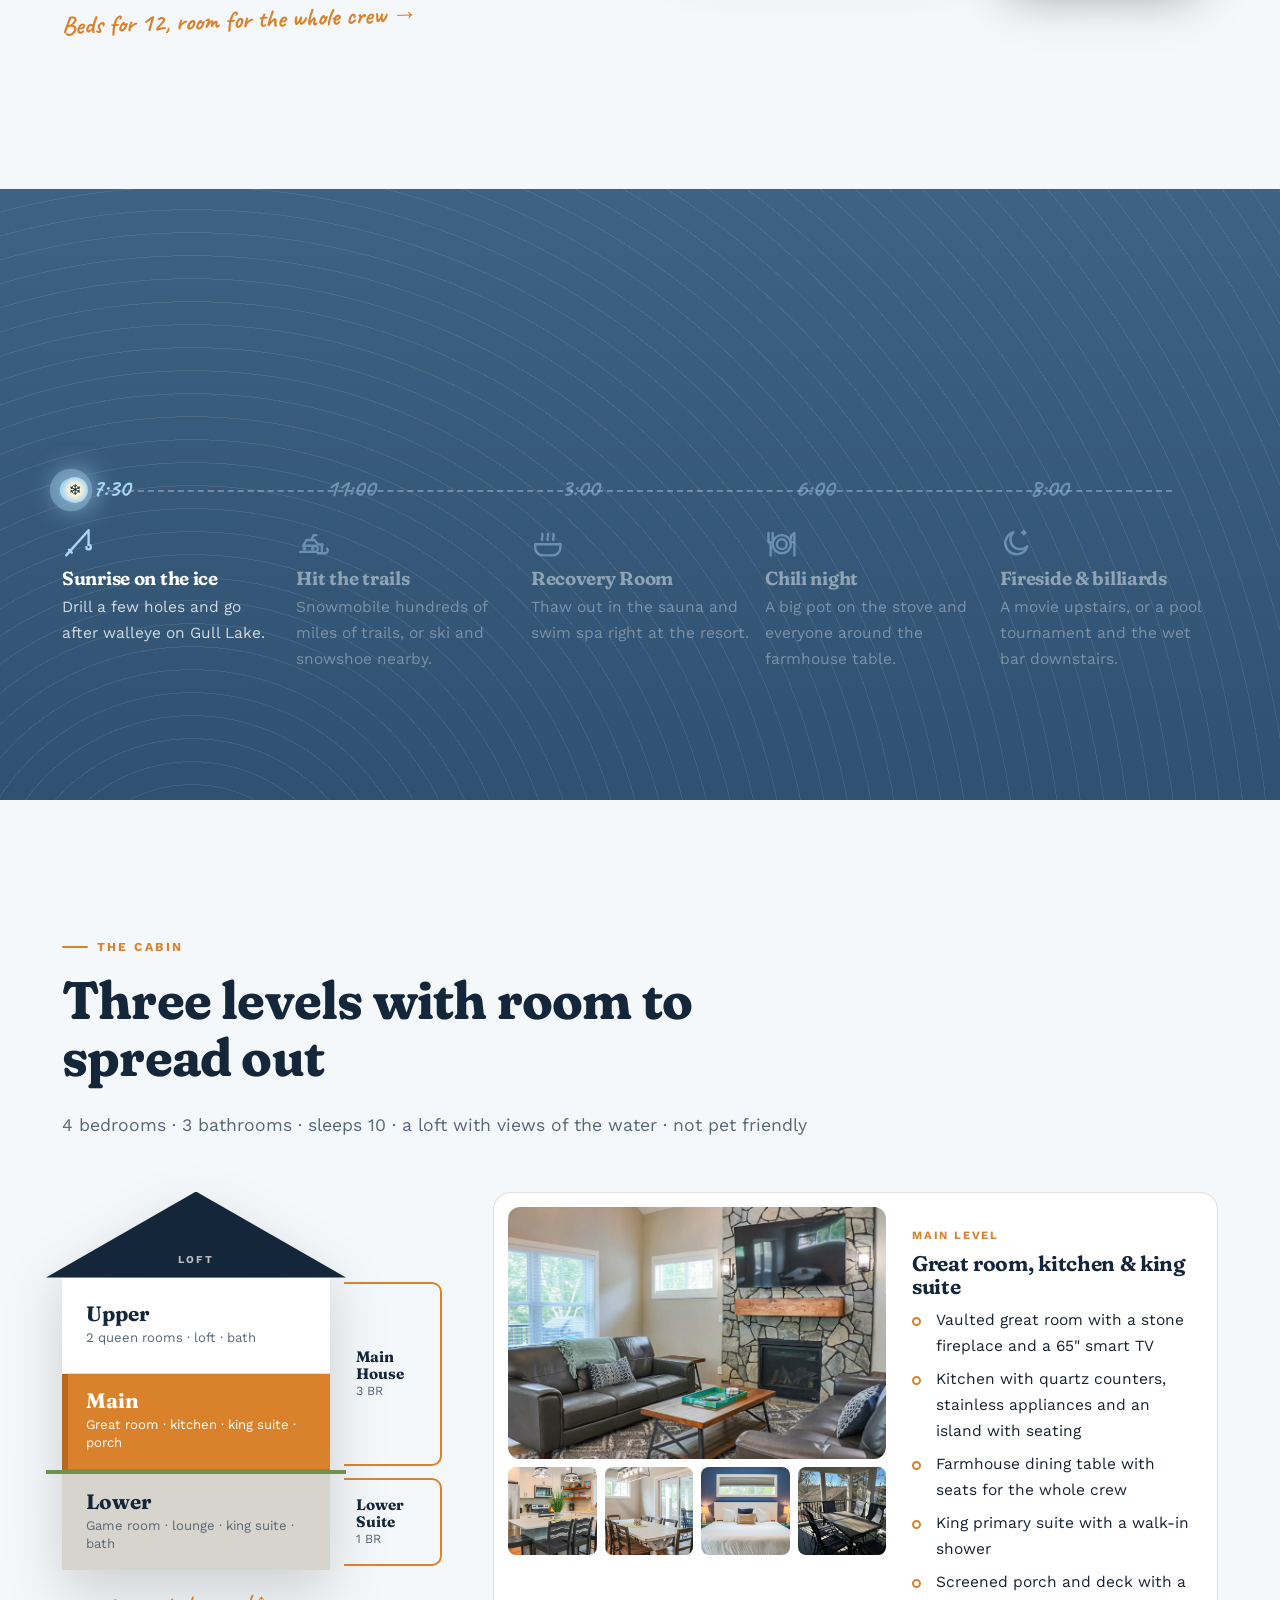
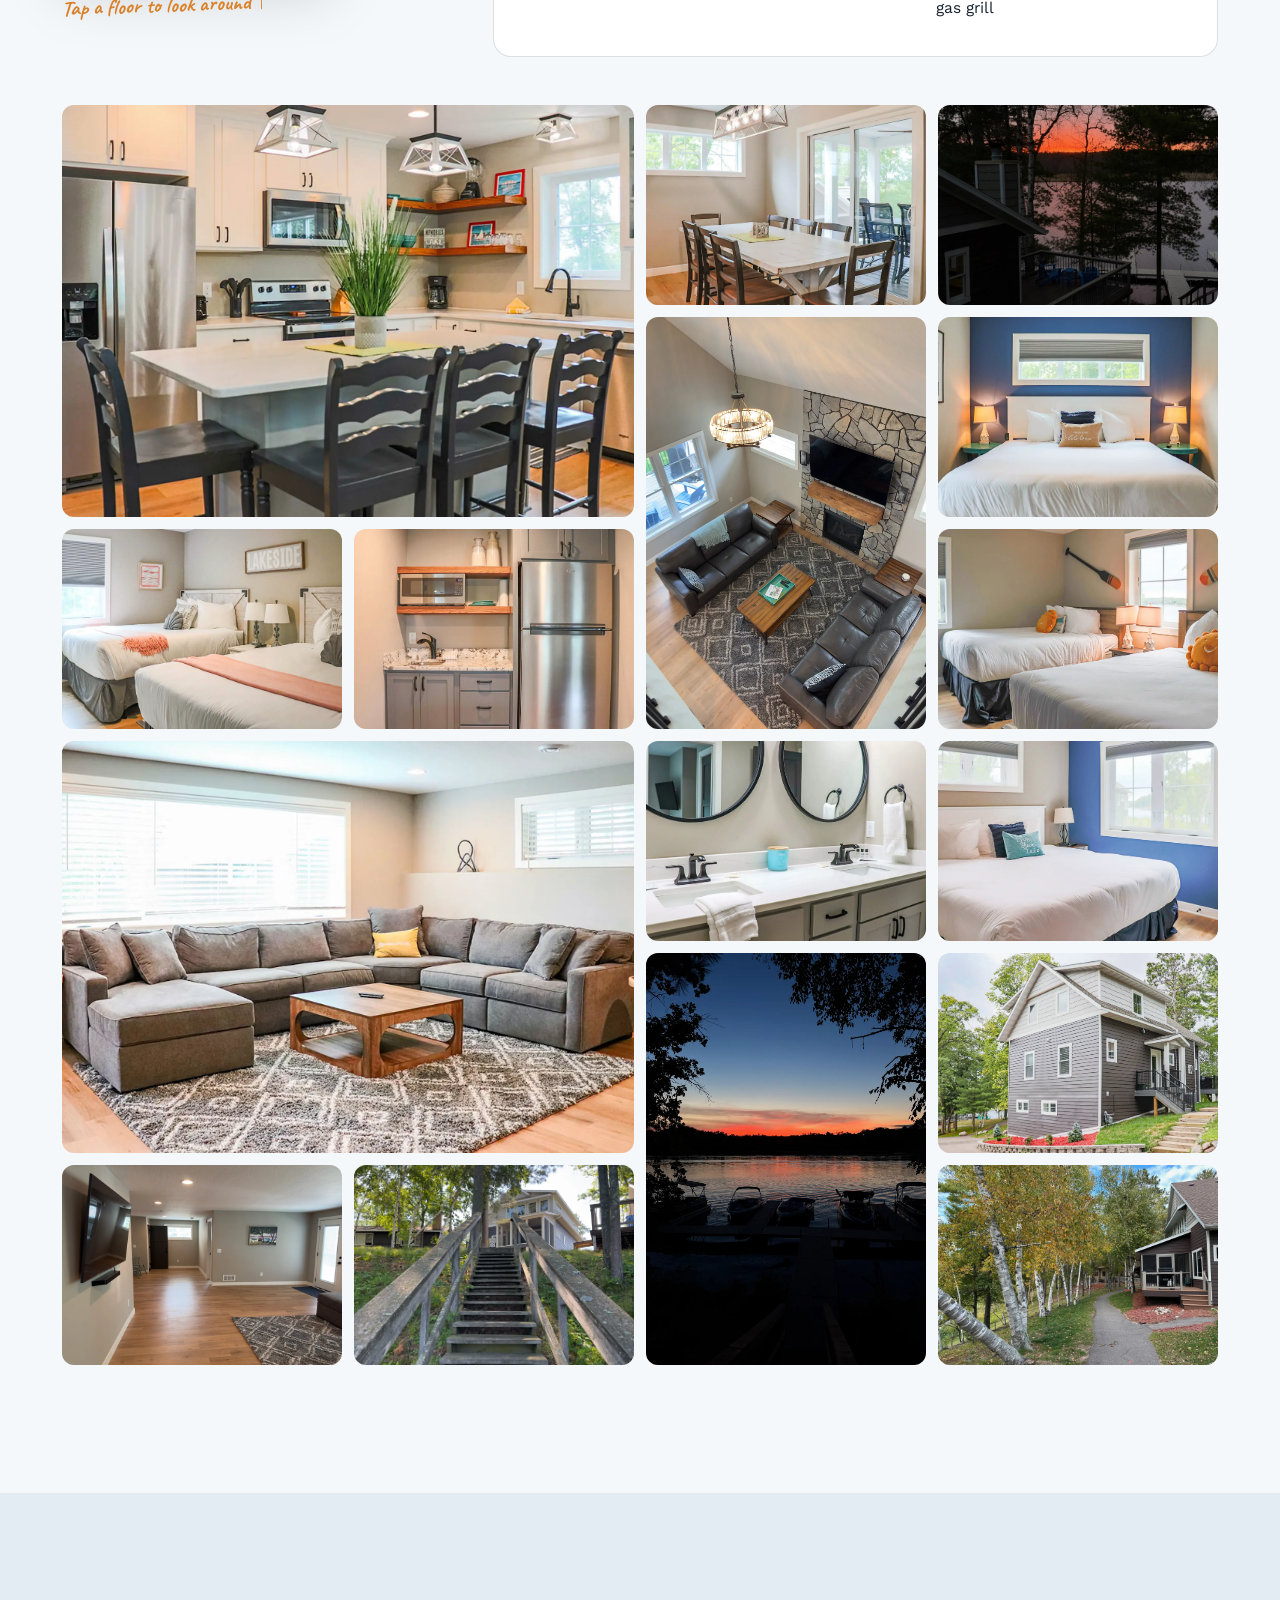
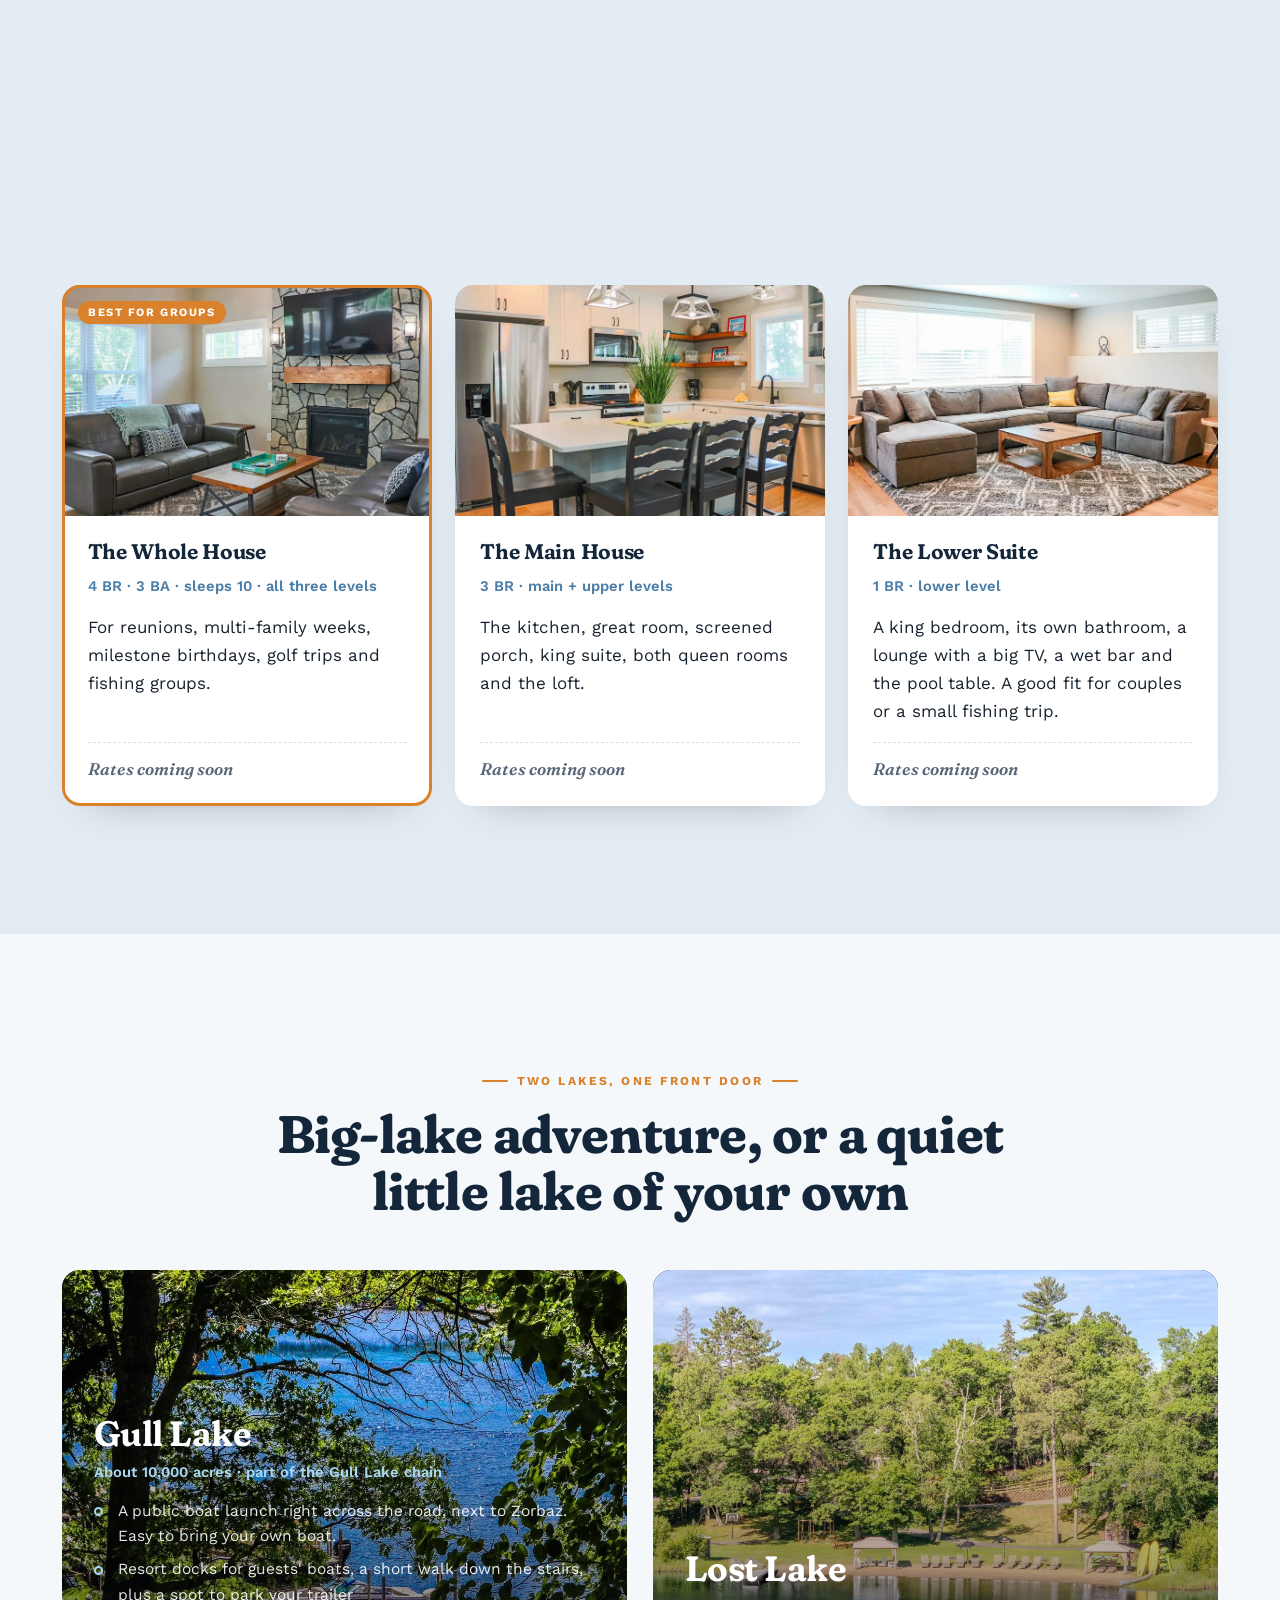
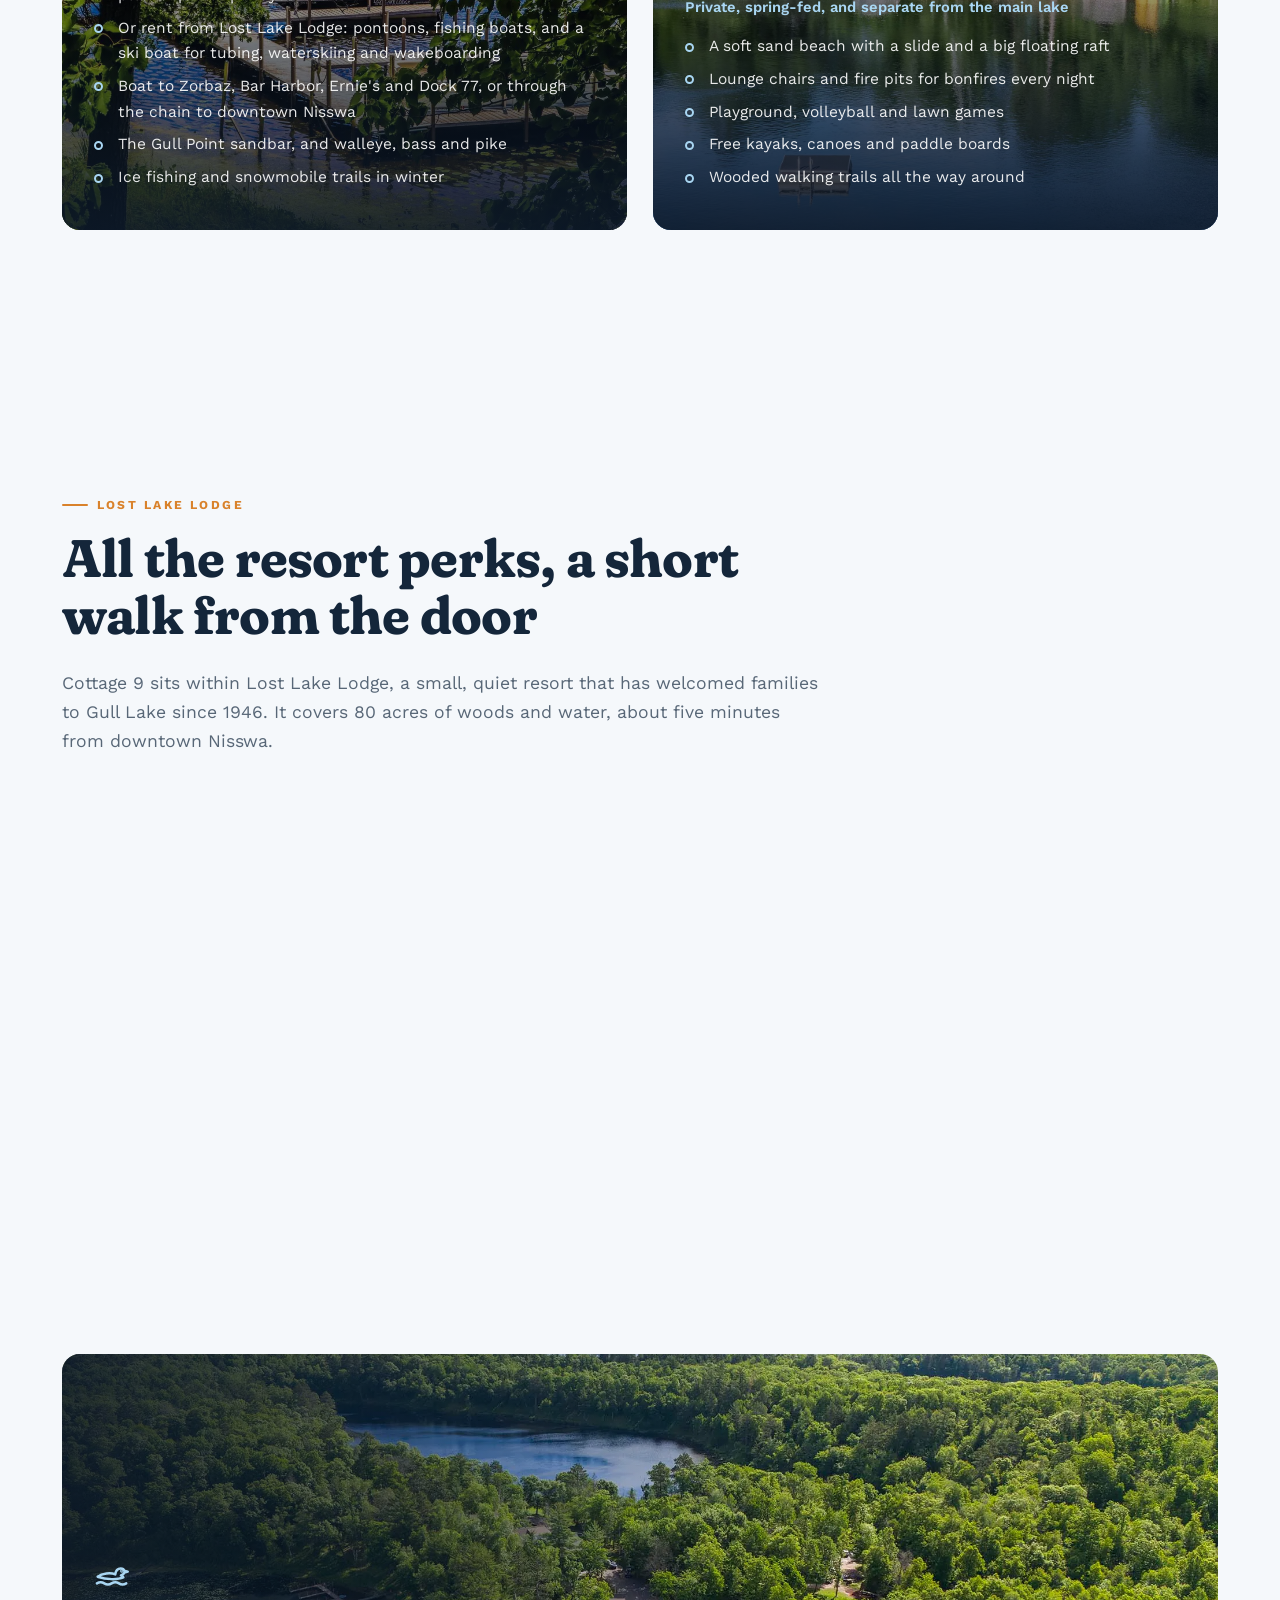
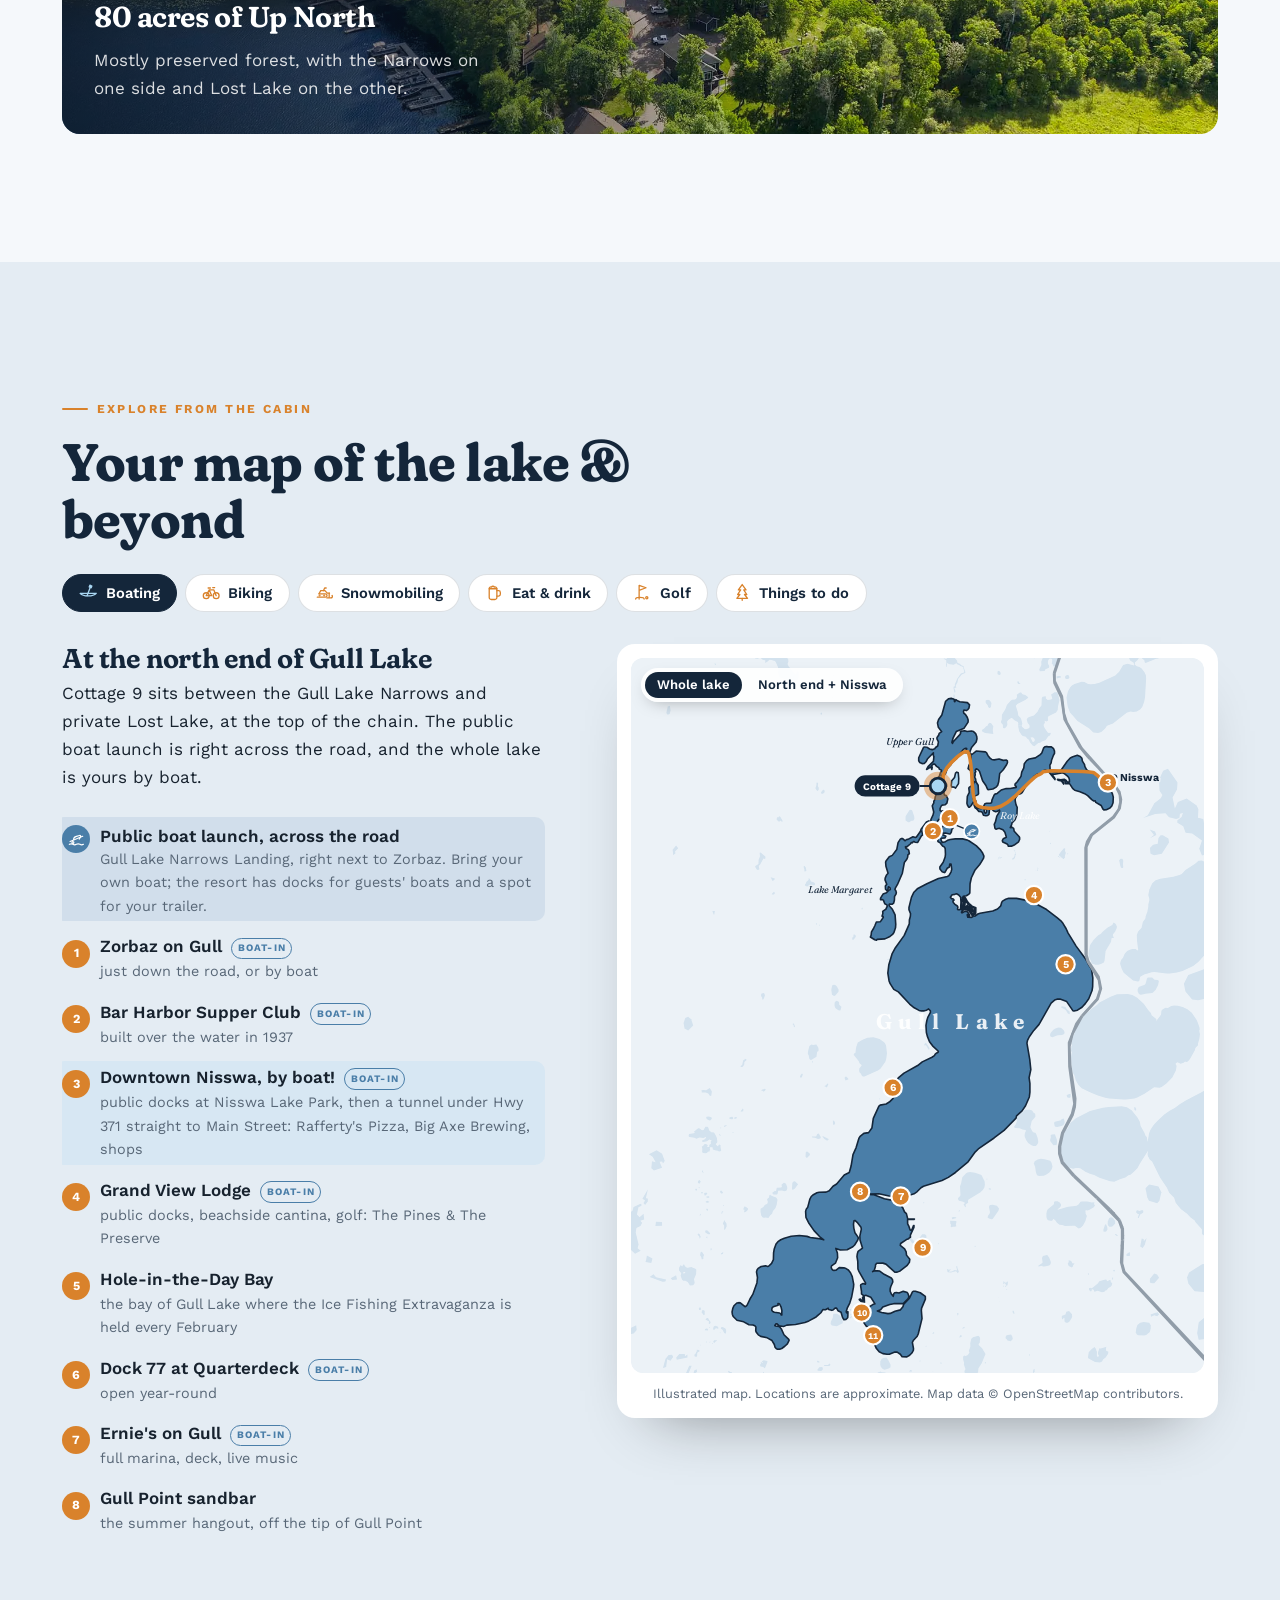
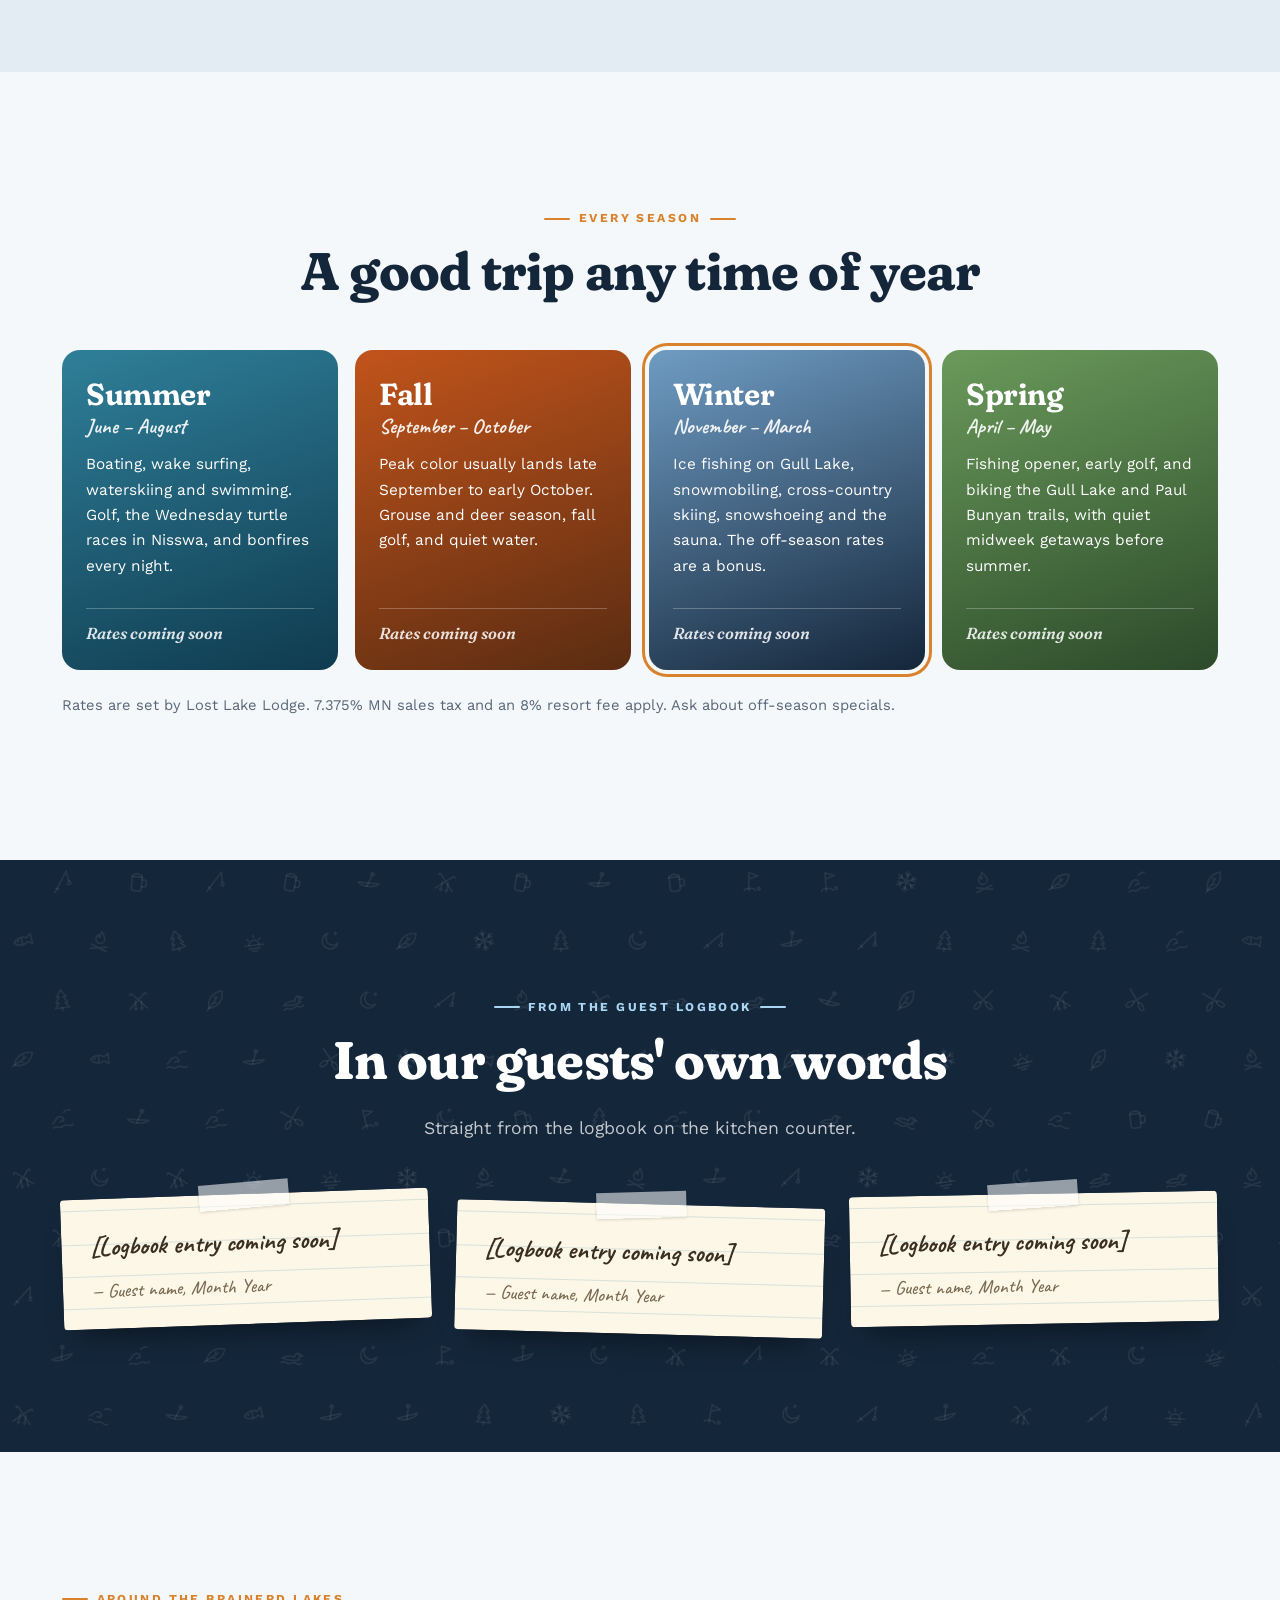
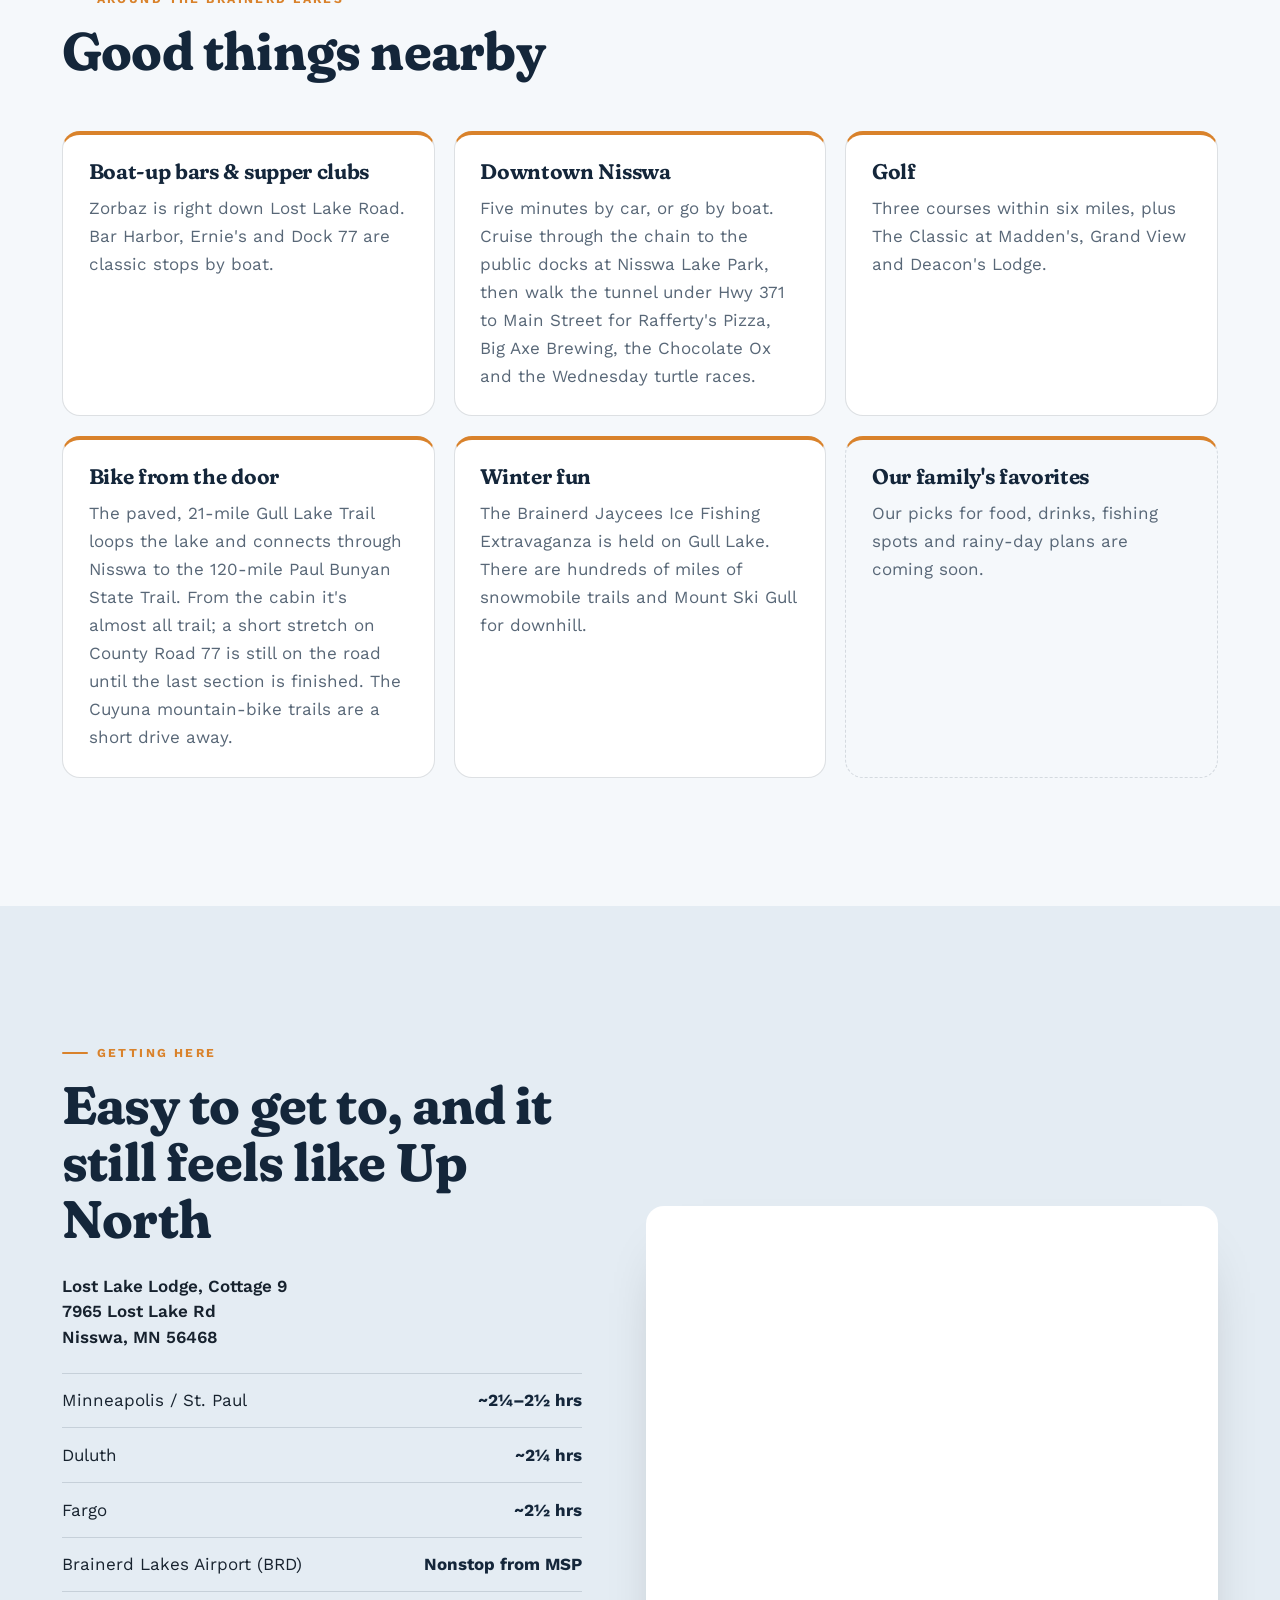
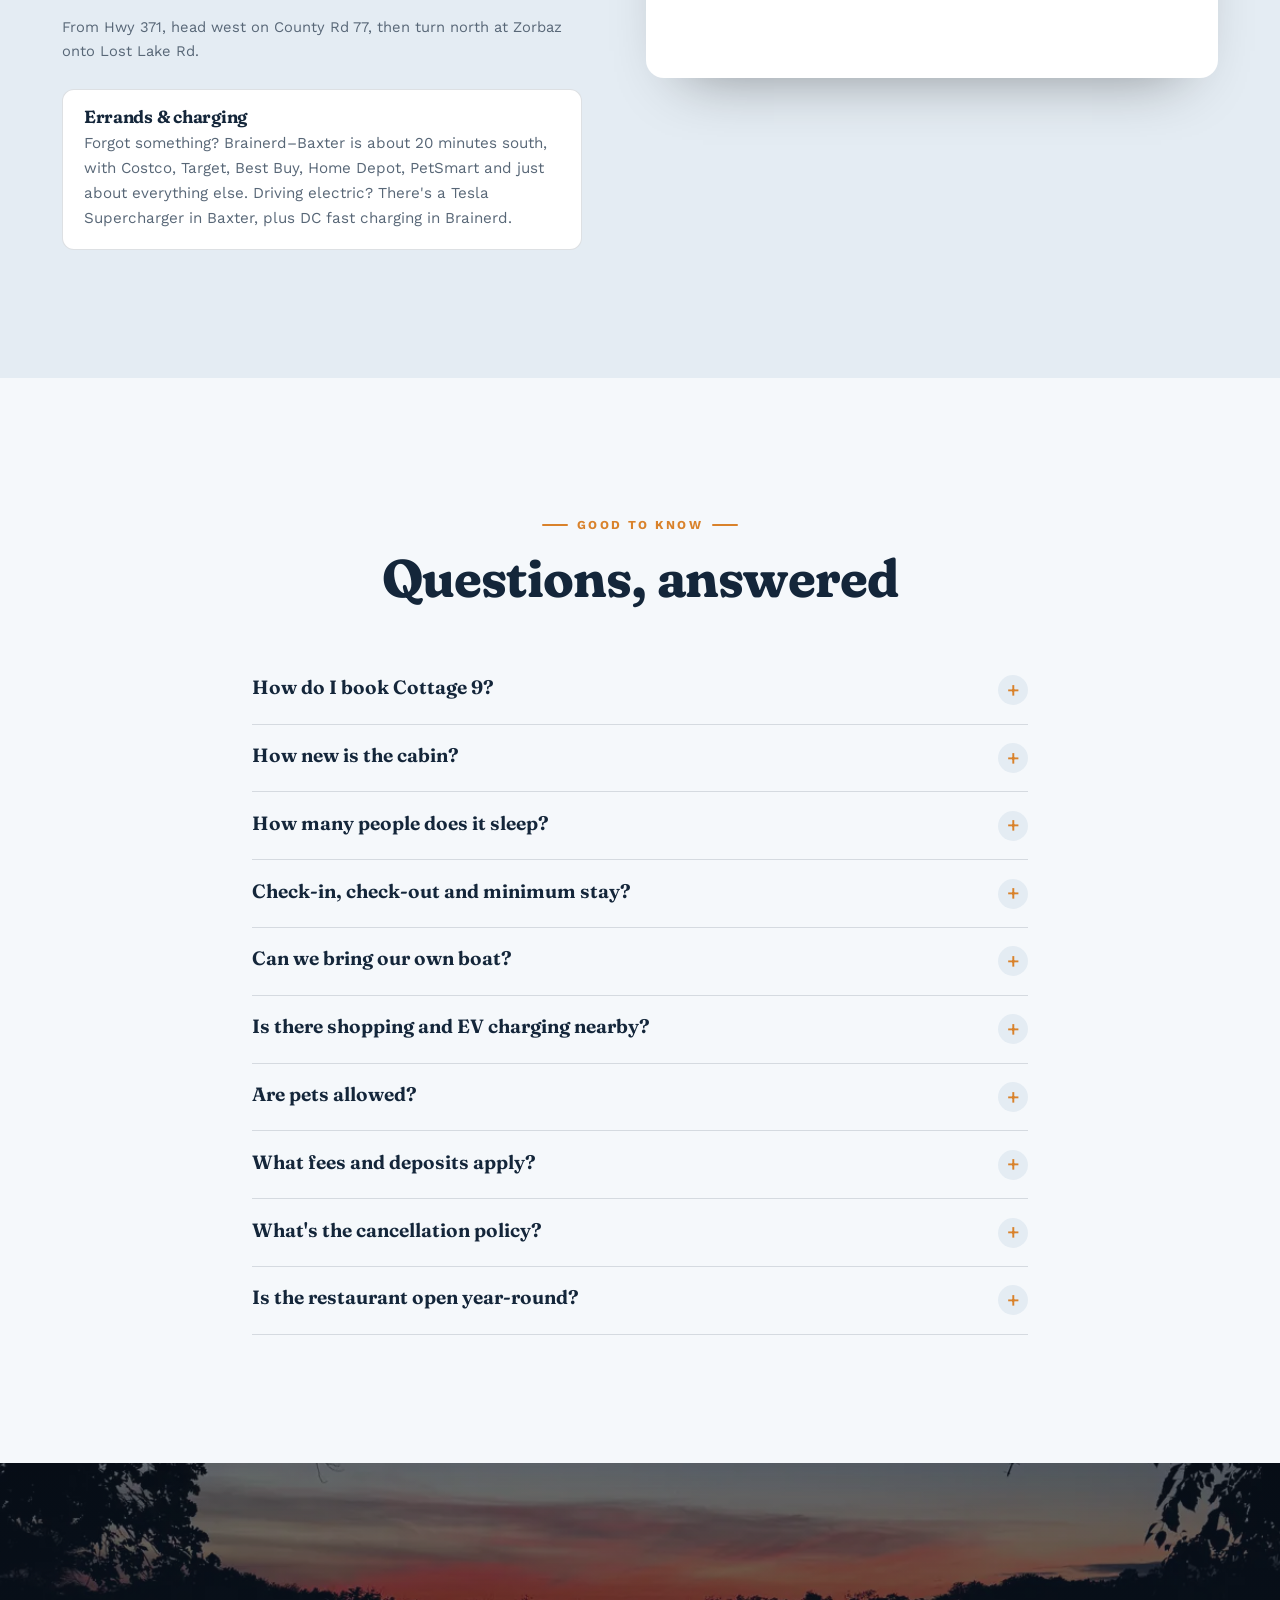
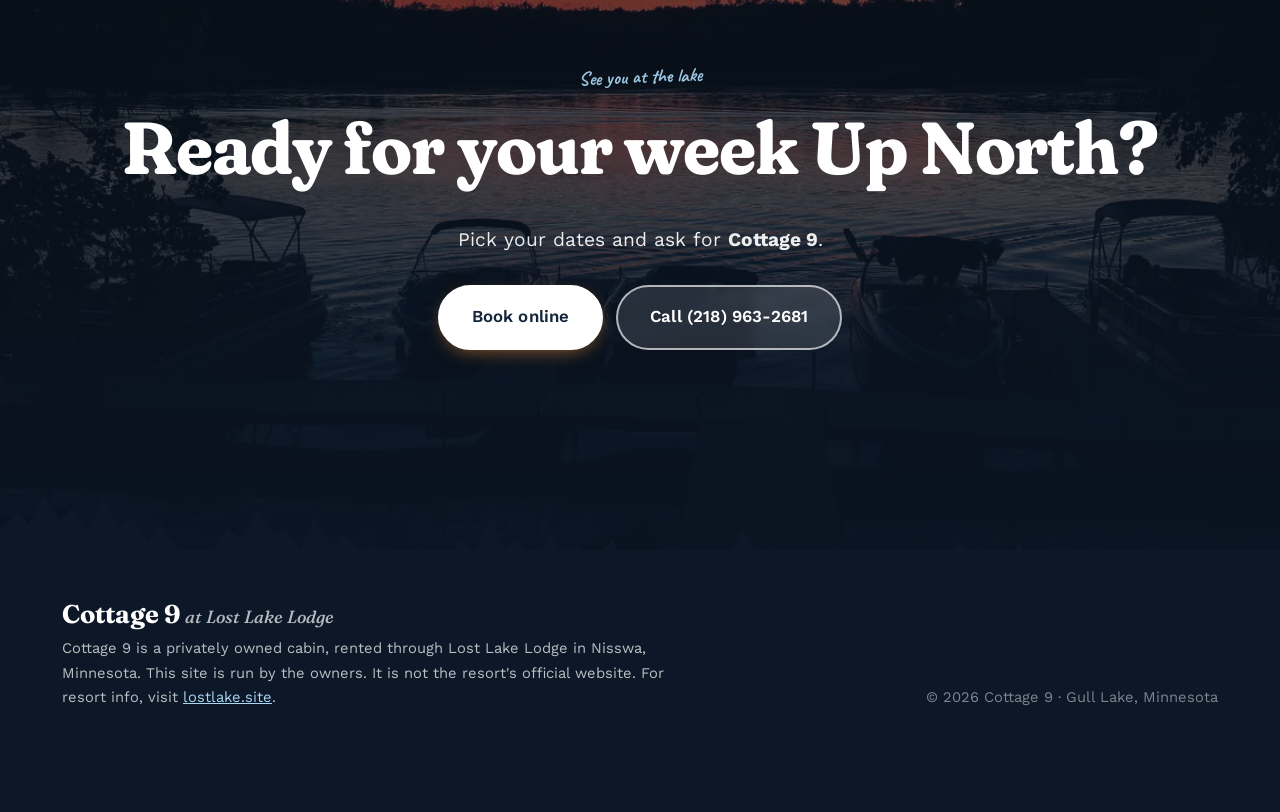
==== commit e8d6040e: "Draft: multi-view area map (boating, biking, snow, eat, golf, things to do), errands & EV charging c" ====
--- a/index.html
+++ b/index.html
@@ -46,7 +46,7 @@
   <link rel="preconnect" href="https://fonts.googleapis.com">
   <link rel="preconnect" href="https://fonts.gstatic.com" crossorigin>
   <link href="https://fonts.googleapis.com/css2?family=Caveat:wght@500;700&family=Fraunces:ital,opsz,wght,SOFT@0,9..144,500..800,50..100;1,9..144,500,100&family=Work+Sans:wght@400;500;600;700&display=swap" rel="stylesheet">
-  <link rel="stylesheet" href="assets/css/site.css?v=45c4f411">
+  <link rel="stylesheet" href="assets/css/site.css?v=11ede73e">
 
   <script type="application/ld+json">
   {
@@ -472,77 +472,85 @@
 </section>
 
 <!-- ============ MAP ============ -->
-<section id="map" class="section map-section">
-  <div class="wrap map-grid">
-    <div class="map-copy">
-      <p class="eyebrow">Find us on the lake</p>
-      <h2>At the north end of Gull Lake</h2>
-      <p>Cottage 9 sits between the Gull Lake Narrows and private Lost Lake, at the top of the chain. The public boat launch is right across the road, the Gull Lake Trail links you to the Paul Bunyan Trail by bike, and the whole lake is yours by boat.</p>
-      <ol class="map-legend">
-        <li data-poi="L" tabindex="0" class="legend-launch"><b><svg class="ico" aria-hidden="true"><use href="#i-launch"/></svg></b>Public boat launch, across the road <small>Gull Lake Narrows Landing, right next to Zorbaz. Bring your own boat. Other public launches include the Corps of Engineers' Gull Lake Rec Area by the dam and the DNR access on Nisswa Lake.</small></li>
-        <li data-poi="1" tabindex="0"><b>1</b>Zorbaz on Gull <em class="dock">boat-in</em><small>just down the road, or by boat</small></li>
-        <li data-poi="2" tabindex="0"><b>2</b>Bar Harbor Supper Club <em class="dock">boat-in</em><small>built over the water in 1937</small></li>
-        <li data-poi="3" data-zoom="north" tabindex="0" class="legend-star"><b>3</b>Downtown Nisswa, by boat! <em class="dock">boat-in</em><small>public docks at Nisswa Lake Park, then a tunnel under Hwy 371 straight to Main Street: Rafferty's Pizza, Big Axe Brewing, shops</small></li>
-        <li data-poi="4" tabindex="0"><b>4</b>Grand View Lodge <em class="dock">boat-in</em><small>public docks, beachside cantina, golf: The Pines &amp; The Preserve</small></li>
-        <li data-poi="5" tabindex="0"><b>5</b>Hole-in-the-Day Bay <small>the bay of Gull Lake where the Ice Fishing Extravaganza is held every February</small></li>
-        <li data-poi="6" tabindex="0"><b>6</b>Dock 77 at Quarterdeck <em class="dock">boat-in</em><small>open year-round</small></li>
-        <li data-poi="7" tabindex="0"><b>7</b>Ernie's on Gull <em class="dock">boat-in</em><small>full marina, deck, live music</small></li>
-        <li data-poi="8" tabindex="0"><b>8</b>Gull Point sandbar <small>the summer hangout, off the tip of Gull Point</small></li>
-        <li data-poi="9" tabindex="0"><b>9</b>Gull Lake Dam &amp; Rec Area <small>beach, history, picnics</small></li>
-        <li data-poi="10" tabindex="0"><b>10</b>Madden's <em class="dock">boat-in</em><small>Parfecto Pizza by boat, beach bay, The Classic golf course</small></li>
-        <li data-poi="11" tabindex="0"><b>11</b>Cragun's <small>Gull Lake Cruises depart here, Legacy golf. Call the marina about docking.</small></li>
-        <li class="legend-route" aria-hidden="true"><i></i>Boat route through the chain to Nisswa <small>(approximate)</small></li>
-        <li class="legend-route legend-trail" aria-hidden="true"><i></i>Bike paths: Gull Lake Trail &amp; Paul Bunyan Trail</li>
-      </ol>
-      <p class="hand">Boat right into downtown Nisswa →</p>
-    </div>
-    <figure class="map-frame">
-      <div class="map-zoom" role="group" aria-label="Map view">
-        <button data-view="0 0 1000 1659" aria-pressed="true">Whole lake</button>
-        <button data-view="420 0 580 963" aria-pressed="false">North end + Nisswa</button>
+<!-- AREA-MAP:START (generated by tools/build_area_section.py) -->
+<section id="map" class="section map-section area-section">
+  <div class="wrap">
+    <div class="section-head"><p class="eyebrow">Explore from the cabin</p><h2>Your map of the lake &amp; beyond</h2></div>
+    <div class="map-tabs" role="tablist" aria-label="Map views">
+      <button role="tab" id="mt-boating" aria-controls="mv-boating" aria-selected="true" data-map-view="boating"><svg class="ico" aria-hidden="true"><use href="#i-canoe"/></svg>Boating</button>
+      <button role="tab" id="mt-biking" aria-controls="mv-biking" aria-selected="false" data-map-view="biking" tabindex="-1"><svg class="ico" aria-hidden="true"><use href="#i-bike"/></svg>Biking</button>
+      <button role="tab" id="mt-snow" aria-controls="mv-snow" aria-selected="false" data-map-view="snow" tabindex="-1"><svg class="ico" aria-hidden="true"><use href="#i-sled"/></svg>Snowmobiling</button>
+      <button role="tab" id="mt-eat" aria-controls="mv-eat" aria-selected="false" data-map-view="eat" tabindex="-1"><svg class="ico" aria-hidden="true"><use href="#i-mug"/></svg>Eat &amp; drink</button>
+      <button role="tab" id="mt-golf" aria-controls="mv-golf" aria-selected="false" data-map-view="golf" tabindex="-1"><svg class="ico" aria-hidden="true"><use href="#i-golf"/></svg>Golf</button>
+      <button role="tab" id="mt-todo" aria-controls="mv-todo" aria-selected="false" data-map-view="todo" tabindex="-1"><svg class="ico" aria-hidden="true"><use href="#i-pine"/></svg>Things to do</button>
+    </div>
+    <div class="map-grid">
+      <div class="map-copy">
+        <div class="map-view-copy" role="tabpanel" id="mv-boating" aria-labelledby="mt-boating">
+          <h3 class="map-view-title">At the north end of Gull Lake</h3><p>Cottage 9 sits between the Gull Lake Narrows and private Lost Lake, at the top of the chain. The public boat launch is right across the road, and the whole lake is yours by boat.</p>
+          <ol class="map-legend">
+            <li data-poi="boating-L" tabindex="0" class="legend-launch"><b><svg class="ico" aria-hidden="true"><use href="#i-launch"/></svg></b>Public boat launch, across the road <small>Gull Lake Narrows Landing, right next to Zorbaz. Bring your own boat; the resort has docks for guests' boats and a spot for your trailer.</small></li>
+            <li data-poi="boating-1" tabindex="0"><b>1</b>Zorbaz on Gull <em class="dock">boat-in</em><small>just down the road, or by boat</small></li>
+            <li data-poi="boating-2" tabindex="0"><b>2</b>Bar Harbor Supper Club <em class="dock">boat-in</em><small>built over the water in 1937</small></li>
+            <li data-poi="boating-3" tabindex="0" data-zoom="north" class="legend-star"><b>3</b>Downtown Nisswa, by boat! <em class="dock">boat-in</em><small>public docks at Nisswa Lake Park, then a tunnel under Hwy 371 straight to Main Street: Rafferty&#x27;s Pizza, Big Axe Brewing, shops</small></li>
+            <li data-poi="boating-4" tabindex="0"><b>4</b>Grand View Lodge <em class="dock">boat-in</em><small>public docks, beachside cantina, golf: The Pines &amp; The Preserve</small></li>
+            <li data-poi="boating-5" tabindex="0"><b>5</b>Hole-in-the-Day Bay <small>the bay of Gull Lake where the Ice Fishing Extravaganza is held every February</small></li>
+            <li data-poi="boating-6" tabindex="0"><b>6</b>Dock 77 at Quarterdeck <em class="dock">boat-in</em><small>open year-round</small></li>
+            <li data-poi="boating-7" tabindex="0"><b>7</b>Ernie&#x27;s on Gull <em class="dock">boat-in</em><small>full marina, deck, live music</small></li>
+            <li data-poi="boating-8" tabindex="0"><b>8</b>Gull Point sandbar <small>the summer hangout, off the tip of Gull Point</small></li>
+            <li data-poi="boating-9" tabindex="0"><b>9</b>Gull Lake Dam &amp; Rec Area <small>beach, history, picnics</small></li>
+            <li data-poi="boating-10" tabindex="0"><b>10</b>Madden&#x27;s <em class="dock">boat-in</em><small>Parfecto Pizza by boat, beach bay, The Classic golf course</small></li>
+            <li data-poi="boating-11" tabindex="0"><b>11</b>Cragun&#x27;s <small>Gull Lake Cruises depart here, Legacy golf. Call the marina about docking.</small></li>
+            <li class="legend-route" aria-hidden="true"><i></i>Boat route through the chain to Nisswa <small>(approximate)</small></li>
+          </ol>
+          <p class="hand">Boat right into downtown Nisswa →</p>
+        </div>
+        <div class="map-view-copy" role="tabpanel" id="mv-biking" aria-labelledby="mt-biking" hidden>
+          <h3 class="map-view-title">Bike from the door</h3><p>The paved Gull Lake Trail loops the lake and links through Nisswa to the 120-mile Paul Bunyan State Trail. From the cabin it's almost all trail, with one short stretch on County Road 77 until the last section is finished.</p>
+          <ol class="map-legend">
+            <li class="legend-route legend-trail" aria-hidden="true"><i></i>Gull Lake Trail &amp; Paul Bunyan Trail</li>
+          </ol>
+        </div>
+        <div class="map-view-copy" role="tabpanel" id="mv-snow" aria-labelledby="mt-snow" hidden>
+          <h3 class="map-view-title">Sleds, skis &amp; the ice</h3><p>Groomed snowmobile trails connect the whole Brainerd Lakes area, Gull Lake hosts one of the biggest ice-fishing contests in the world, and Mount Ski Gull is just down the road.</p>
+          <ol class="map-legend">
+            <li class="legend-route legend-snow" aria-hidden="true"><i></i>Mapped snowmobile trails (partial, see official maps)</li>
+          </ol>
+          <p class="fine">Trail conditions change daily. Check the official trail maps linked above before heading out.</p>
+        </div>
+        <div class="map-view-copy" role="tabpanel" id="mv-eat" aria-labelledby="mt-eat" hidden>
+          <h3 class="map-view-title">Our family's favorite spots</h3><p>From boat-up pizza to old-school supper clubs, these are the places we keep going back to. Stars mark our absolute favorites.</p>
+          <ol class="map-legend">
+          </ol>
+          <p class="fine">Hours change with the seasons, so check before you go.</p>
+        </div>
+        <div class="map-view-copy" role="tabpanel" id="mv-golf" aria-labelledby="mt-golf" hidden>
+          <h3 class="map-view-title">Some of the best golf in Minnesota</h3><p>Two of the top public courses in the country are a short drive away, along with resort courses on every side of Gull Lake. Stars mark our favorites.</p>
+          <ol class="map-legend">
+          </ol>
+        </div>
+        <div class="map-view-copy" role="tabpanel" id="mv-todo" aria-labelledby="mt-todo" hidden>
+          <h3 class="map-view-title">More to do nearby</h3><p>Trails next door, races at BIR, state parks and Nisswa's shops. Here's what's close to the cabin.</p>
+          <ol class="map-legend">
+            <li data-poi="todo-1" tabindex="0"><b>1</b>Fritz Loven Park <small>wooded trails and a quiet spot on the water, right next door</small></li>
+            <li data-poi="todo-2" tabindex="0"><b>2</b>Downtown Nisswa <small>shops, treats and the Wednesday turtle races (summer)</small></li>
+            <li data-poi="todo-3" tabindex="0"><b>3</b>Mount Ski Gull <small>downhill skiing and tubing on the west side of Gull Lake</small></li>
+            <li data-poi="todo-4" tabindex="0"><b>4</b>Brainerd International Raceway <small>drag racing, road racing and track days; watch a race or bring your own car</small></li>
+            <li data-poi="todo-5" tabindex="0"><b>5</b>Northland Arboretum <small>groomed cross-country ski and walking trails in Baxter</small></li>
+            <li data-poi="todo-6" tabindex="0"><b>6</b>Crow Wing State Park <small>history and trails where the Crow Wing meets the Mississippi</small></li>
+            <li data-poi="todo-7" tabindex="0"><b>7</b>Cuyuna Country State Recreation Area <small>nationally known mountain-bike trails and clear mine-pit lakes</small></li>
+          </ol>
+        </div>
       </div>
-      <!-- MAP:START (generated by tools/build_map.py) -->
-<svg class="lake-map" viewBox="0 0 1000 1659" style="overflow:hidden" role="img" aria-labelledby="map-title map-desc" xmlns="http://www.w3.org/2000/svg">
-<title id="map-title">Map of Gull Lake showing Cottage 9</title>
-<desc id="map-desc">Illustrated map of the Gull Lake chain near Nisswa, Minnesota. Cottage 9 sits at the north end between private Lost Lake and the Gull Lake Narrows. Numbered markers show boat-up restaurants, the sandbar, the dam and golf.</desc>
-<defs><clipPath id="map-clip"><rect width="1000" height="1659"/></clipPath></defs>
-<rect class="map-land" width="1000" height="1659"/>
-<g clip-path="url(#map-clip)">
-<g class="map-other"><path d="M871.0 946.2L873.4 961.2L875.6 968.6L878.6 973.8L881.6 984.9L887.7 995.3L892.1 1000.3L895.9 1003.7L917.3 1014.1L935.0 1021.7L952.7 1026.6L962.0 1028.5L995.9 1031.1L1003.8 1031.1L1023.5 1028.5L1030.4 1026.1L1047.7 1017.0L1071.0 1001.6L1084.1 1002.5L1089.1 1001.2L1100.7 992.4L1114.8 978.1L1123.4 961.4L1125.2 950.0L1123.1 946.2L1123.3 943.4L1127.7 941.5L1130.1 942.0L1133.7 945.0L1134.9 945.0L1142.3 942.6L1145.8 939.3L1148.5 940.9L1152.2 939.5L1157.5 933.4L1169.4 911.9L1170.5 906.5L1176.9 900.4L1176.9 896.0L1180.3 884.6L1181.6 873.9L1179.8 865.3L1180.9 862.5L1180.8 858.1L1176.3 845.2L1173.7 839.2L1161.9 821.9L1151.3 813.5L1139.8 808.1L1128.3 804.8L1119.5 804.3L1112.4 805.4L1104.1 810.3L1098.3 809.7L1090.9 814.3L1088.6 817.0L1087.6 826.3L1078.8 838.3L1076.8 843.1L1076.7 839.0L1075.3 836.3L1064.9 827.7L1063.3 822.5L1057.4 816.4L1045.9 799.9L1040.4 793.8L1030.2 785.4L1018.3 779.0L1007.4 776.7L981.3 777.2L965.7 783.3L938.8 797.1L933.7 802.6L931.4 803.4L928.8 806.1L926.0 807.1L920.6 811.4L916.8 814.7L915.4 817.8L911.6 819.5L902.2 828.0L890.6 845.5L880.6 864.5L878.2 872.7L874.4 879.1L871.0 896.8L872.6 901.1L871.3 902.2L870.2 914.0L872.2 917.4L870.1 927.1L870.8 928.3L869.9 931.2L871.0 946.2Z"/><path d="M1055.3 1133.4L1058.4 1113.5L1061.5 1105.2L1066.8 1096.9L1071.3 1090.6L1073.7 1089.1L1081.2 1080.7L1095.3 1067.5L1108.2 1058.0L1118.2 1052.0L1120.6 1051.4L1133.6 1041.9L1148.4 1033.1L1185.5 1013.5L1219.3 992.0L1219.7 990.3L1241.3 980.7L1244.8 976.6L1249.4 973.6L1259.9 970.4L1274.0 964.5L1279.6 956.9L1283.4 954.6L1296.3 952.2L1308.8 943.9L1319.1 942.1L1323.2 944.5L1329.8 935.6L1335.2 931.3L1341.5 928.3L1349.5 926.3L1359.7 925.5L1378.0 918.6L1394.4 915.4L1394.1 913.1L1396.8 911.7L1422.6 910.2L1452.1 913.9L1456.4 915.6L1468.4 916.5L1485.7 920.0L1496.0 923.2L1503.0 922.9L1507.9 924.0L1516.2 930.7L1521.1 937.6L1530.5 942.2L1533.1 943.0L1539.5 939.9L1544.0 940.1L1549.8 943.3L1562.2 955.7L1567.1 956.9L1571.2 964.6L1577.5 967.4L1579.2 965.1L1578.4 961.4L1561.6 934.9L1555.3 922.1L1549.9 895.5L1548.9 886.1L1551.3 873.1L1554.5 864.2L1560.8 853.6L1585.0 835.4L1596.2 829.7L1606.5 825.9L1663.3 822.4L1669.5 820.4L1691.2 807.8L1707.9 796.6L1713.9 793.9L1724.7 794.5L1734.0 791.6L1741.7 790.7L1749.9 793.1L1757.3 797.1L1769.6 810.1L1774.6 818.1L1784.9 842.6L1785.7 852.7L1784.9 863.0L1779.1 887.0L1774.2 898.2L1758.5 922.6L1751.8 926.9L1734.8 930.7L1725.0 931.0L1705.6 926.6L1700.3 922.5L1683.4 917.7L1677.3 918.2L1671.6 919.8L1664.3 926.9L1655.8 944.2L1650.2 945.4L1651.2 948.7L1646.6 950.0L1640.5 954.6L1637.3 959.9L1631.6 979.9L1625.5 990.5L1619.2 996.2L1605.7 1003.1L1598.2 1004.9L1594.4 1004.8L1589.5 1002.2L1580.7 994.3L1572.3 990.2L1566.5 984.7L1562.8 983.2L1556.7 983.8L1554.1 981.2L1550.7 991.1L1546.9 994.2L1538.7 995.1L1538.4 1003.8L1537.2 1008.4L1535.4 1010.9L1533.1 1009.5L1531.5 1009.8L1534.0 1018.3L1532.5 1021.2L1532.5 1025.8L1534.0 1030.4L1532.1 1039.9L1529.4 1042.6L1529.9 1044.9L1527.6 1046.0L1525.3 1048.8L1523.4 1054.0L1524.0 1058.1L1526.0 1061.2L1524.8 1065.3L1519.1 1071.3L1516.2 1076.2L1510.5 1094.5L1505.0 1120.5L1501.8 1130.5L1499.7 1132.8L1498.7 1138.0L1499.0 1156.6L1494.4 1161.8L1491.2 1172.0L1491.4 1178.6L1484.3 1188.8L1481.4 1190.6L1481.3 1192.4L1486.3 1195.5L1486.8 1198.6L1485.6 1205.2L1487.2 1209.6L1486.0 1214.7L1480.2 1221.4L1479.4 1230.2L1469.8 1240.9L1465.8 1243.2L1466.6 1245.8L1465.6 1247.8L1459.7 1251.3L1458.9 1254.5L1460.4 1258.4L1455.8 1263.1L1450.0 1274.8L1444.8 1282.0L1442.0 1284.0L1438.5 1283.7L1439.0 1287.2L1427.2 1302.4L1415.4 1311.9L1412.8 1312.5L1411.5 1316.5L1405.7 1323.6L1400.5 1327.6L1396.2 1328.3L1393.1 1333.5L1385.2 1338.7L1361.9 1357.0L1335.8 1371.0L1318.2 1382.2L1306.7 1387.8L1290.8 1392.0L1265.6 1395.4L1241.9 1390.8L1234.3 1387.1L1231.7 1384.9L1230.7 1382.3L1217.8 1375.1L1215.5 1371.9L1207.7 1370.5L1200.5 1365.0L1195.6 1362.5L1186.4 1355.2L1186.4 1344.9L1182.5 1339.5L1170.9 1327.4L1168.9 1322.9L1158.3 1315.0L1150.5 1306.5L1136.1 1295.6L1128.6 1287.5L1123.1 1280.3L1119.2 1267.9L1107.3 1255.9L1101.9 1244.0L1085.2 1219.4L1066.1 1180.5L1060.7 1176.5L1055.9 1167.4L1055.0 1162.4L1056.6 1154.3L1037.1 1184.8L1030.5 1197.2L1021.5 1206.1L1013.8 1212.4L1008.9 1213.9L1001.5 1219.3L988.4 1223.3L974.7 1229.2L964.6 1228.3L949.3 1224.0L938.8 1220.0L926.1 1213.0L921.5 1211.0L915.9 1210.1L904.8 1205.0L892.3 1197.2L887.2 1196.1L881.5 1196.4L875.4 1198.3L861.6 1194.3L857.2 1190.7L852.4 1181.5L845.4 1159.8L845.4 1146.6L846.9 1135.4L850.3 1119.1L856.5 1103.2L860.8 1102.4L869.3 1087.1L882.0 1076.2L889.5 1071.6L916.0 1058.7L946.8 1050.8L961.2 1048.9L992.3 1047.1L1005.2 1050.0L1016.6 1057.2L1030.8 1074.5L1036.0 1084.2L1038.3 1095.1L1042.8 1104.1L1047.5 1111.0L1050.3 1118.4L1053.2 1121.3L1055.3 1133.4Z"/><path d="M1356.4 1568.4L1352.0 1573.2L1348.6 1571.7L1343.9 1574.7L1342.6 1581.5L1338.6 1586.1L1338.3 1588.2L1331.7 1593.4L1329.3 1599.0L1326.0 1600.4L1323.2 1605.2L1319.9 1607.5L1317.5 1613.3L1317.8 1616.4L1321.7 1625.7L1318.8 1631.2L1315.7 1631.1L1314.0 1632.0L1311.9 1635.5L1306.7 1638.8L1307.3 1640.0L1302.7 1642.0L1299.7 1641.6L1295.7 1637.3L1277.8 1629.3L1274.7 1630.5L1265.9 1631.5L1250.5 1619.8L1246.8 1615.9L1244.6 1608.5L1246.8 1601.0L1251.2 1595.7L1261.7 1586.7L1264.2 1587.0L1266.7 1585.5L1271.6 1584.7L1282.9 1587.1L1292.0 1584.8L1295.5 1581.5L1299.1 1579.9L1317.2 1554.0L1323.1 1550.3L1331.8 1549.3L1337.0 1546.0L1340.8 1548.1L1344.0 1547.8L1346.2 1546.0L1348.6 1546.7L1350.9 1545.8L1356.0 1547.0L1361.1 1546.4L1364.2 1547.2L1366.1 1556.1L1356.4 1568.4Z"/><path d="M1224.7 1650.9L1227.7 1651.2L1231.1 1653.0L1233.9 1657.1L1233.3 1660.3L1227.4 1669.8L1224.7 1671.6L1221.2 1671.4L1214.1 1668.6L1212.6 1662.5L1213.4 1660.6L1217.1 1658.9L1222.1 1651.8L1224.7 1650.9Z"/><path d="M1028.2 1299.5L1031.0 1298.4L1035.5 1299.8L1039.6 1297.8L1043.8 1297.9L1045.0 1299.6L1044.5 1304.2L1037.4 1308.6L1033.7 1316.5L1032.2 1316.6L1031.6 1315.9L1034.4 1307.3L1031.7 1307.3L1027.6 1303.7L1028.2 1299.5Z"/><path d="M993.9 1837.4L994.0 1839.0L997.5 1843.9L995.9 1847.3L992.3 1849.6L986.1 1851.4L984.8 1854.6L980.9 1857.4L979.4 1857.3L978.7 1855.9L977.3 1850.9L982.8 1847.6L985.0 1842.6L986.4 1842.9L988.7 1845.7L990.1 1844.5L990.1 1842.7L989.4 1840.0L984.7 1832.9L982.5 1823.1L981.0 1820.3L963.7 1797.2L960.2 1787.7L959.5 1780.8L961.7 1770.1L949.7 1780.2L936.6 1785.6L917.6 1779.2L912.0 1779.3L896.5 1782.0L892.8 1781.6L882.3 1774.9L876.4 1764.7L874.6 1763.0L873.2 1747.9L874.9 1740.1L881.9 1730.5L890.6 1724.1L910.2 1715.3L931.4 1709.5L938.9 1705.4L948.9 1702.1L953.1 1702.4L958.4 1700.8L975.7 1699.0L988.6 1699.7L1025.0 1702.5L1041.4 1707.6L1053.9 1716.5L1061.1 1724.6L1063.3 1730.9L1064.1 1736.8L1064.4 1748.0L1062.2 1756.9L1057.2 1763.0L1056.6 1768.6L1053.7 1769.4L1052.6 1774.5L1048.8 1777.9L1044.8 1783.3L1046.8 1785.9L1044.8 1791.4L1045.5 1794.2L1047.0 1795.0L1043.5 1811.1L1043.7 1817.8L1040.8 1831.7L1042.9 1848.3L1041.2 1855.6L1039.6 1857.7L1034.2 1861.5L1024.7 1864.1L1019.4 1863.7L1016.0 1865.2L1007.3 1864.2L1001.4 1853.8L1000.5 1847.0L1005.6 1836.2L1001.9 1831.9L1000.4 1831.3L998.9 1832.2L999.0 1833.2L996.2 1833.7L993.9 1837.4Z"/><path d="M131.1 779.6L127.9 788.3L126.3 790.2L124.5 789.8L124.0 785.0L122.2 782.5L121.4 780.5L122.0 776.3L127.1 774.4L129.1 774.7L131.1 779.6Z"/><path d="M-30.3 1354.4L-27.3 1355.4L-26.2 1359.2L-24.5 1361.1L-25.1 1364.9L-26.9 1366.8L-27.5 1362.4L-29.0 1359.4L-31.9 1356.9L-30.3 1354.4Z"/><path d="M681.0 1319.5L678.2 1319.9L673.6 1318.7L669.1 1316.0L669.4 1312.0L674.0 1305.5L674.3 1302.4L672.0 1290.2L672.7 1287.4L674.7 1285.3L681.3 1285.0L691.1 1287.6L696.4 1293.9L696.2 1297.5L694.9 1299.7L681.0 1319.5Z"/><path d="M1073.2 384.9L1073.6 390.2L1076.4 393.1L1072.8 393.7L1061.4 401.5L1060.7 401.0L1066.4 395.0L1070.3 393.0L1070.0 389.3L1068.5 386.9L1060.4 380.9L1060.2 379.8L1064.3 380.3L1068.2 383.2L1073.2 384.9Z"/><path d="M143.6 1260.1L144.6 1261.9L148.1 1264.0L158.1 1267.3L161.4 1272.9L159.2 1285.2L156.1 1293.5L150.3 1299.9L148.1 1306.5L143.7 1310.1L139.4 1317.0L132.8 1315.4L128.8 1315.9L125.5 1315.4L122.1 1310.6L121.2 1303.8L120.2 1302.4L120.3 1294.6L121.0 1293.4L127.1 1290.3L131.0 1284.6L134.5 1283.9L137.0 1281.9L137.9 1278.2L136.0 1271.2L140.7 1267.5L141.7 1264.9L141.4 1262.3L143.6 1260.1Z"/><path d="M870.7 1559.6L865.9 1567.0L862.1 1569.5L858.1 1569.5L855.7 1568.3L854.5 1566.5L854.2 1558.1L852.9 1557.7L850.3 1561.0L848.6 1561.1L847.7 1555.2L847.4 1554.3L849.0 1552.6L856.5 1549.4L858.9 1542.8L865.4 1541.2L872.6 1548.8L872.9 1555.9L870.7 1559.6Z"/><path d="M340.0 1550.0L337.9 1549.9L336.9 1556.2L338.0 1556.2L342.1 1552.5L342.6 1551.2L341.3 1550.0L342.2 1549.1L345.1 1551.3L342.7 1553.9L337.5 1558.9L336.2 1559.0L337.0 1548.9L337.8 1547.8L339.5 1547.9L340.6 1549.0L340.0 1550.0Z"/><path d="M128.5 1689.1L127.9 1696.2L126.5 1697.1L126.3 1694.8L125.6 1692.1L126.7 1687.7L128.5 1689.1Z"/><path d="M260.9 1113.2L266.0 1122.0L264.9 1125.3L259.3 1126.4L251.8 1123.5L246.5 1122.8L245.0 1122.7L244.1 1120.2L254.4 1120.2L257.2 1114.3L260.9 1113.2Z"/><path d="M-0.4 1726.8L1.5 1719.4L3.3 1717.4L5.3 1717.0L10.4 1722.2L12.8 1723.4L13.4 1726.3L12.3 1728.0L8.8 1731.6L5.3 1740.1L2.7 1740.9L1.3 1738.4L-0.4 1726.8Z"/><path d="M872.3 1436.0L864.7 1432.8L862.4 1427.4L862.8 1425.3L864.9 1423.4L863.9 1419.0L864.5 1418.4L865.9 1418.2L869.1 1420.1L871.9 1422.5L873.3 1425.6L879.0 1426.9L875.7 1430.1L874.6 1433.7L872.3 1436.0Z"/><path d="M769.1 1647.3L769.2 1645.4L770.8 1644.9L770.4 1648.5L769.5 1650.0L769.1 1647.3Z"/><path d="M80.6 1763.0L75.4 1758.3L71.9 1757.6L72.5 1754.5L75.6 1752.9L78.1 1753.0L81.0 1756.2L80.4 1760.1L82.1 1761.4L85.6 1760.5L90.9 1763.0L90.6 1767.4L87.4 1768.1L82.9 1767.0L81.1 1765.7L80.6 1763.0Z"/><path d="M-37.3 1249.6L-36.6 1246.2L-33.9 1246.4L-33.1 1247.3L-34.0 1250.2L-35.3 1250.8L-37.3 1249.6Z"/><path d="M-20.2 1763.7L-17.1 1764.6L-15.0 1771.2L-15.8 1776.3L-18.7 1777.0L-21.7 1776.9L-26.3 1774.4L-23.8 1771.6L-23.1 1764.5L-20.2 1763.7Z"/><path d="M638.1 1387.1L637.3 1386.9L637.2 1384.4L638.8 1384.0L639.9 1385.0L639.2 1386.8L638.1 1387.1Z"/><path d="M936.2 706.1L929.3 706.3L920.4 703.0L918.4 696.8L913.2 686.9L912.4 678.6L916.2 658.5L924.7 646.5L931.6 639.0L937.6 633.8L942.3 631.6L946.1 627.0L949.7 624.7L958.7 616.1L969.8 610.0L971.2 606.9L973.2 604.1L977.8 606.9L981.0 613.8L980.4 617.9L976.7 626.4L971.6 632.5L971.5 636.5L973.7 640.7L972.5 641.6L968.3 641.6L966.4 651.4L953.8 672.6L951.2 690.5L951.2 696.6L949.4 700.6L942.3 704.4L936.2 706.1Z"/><path d="M22.0 1253.8L23.7 1251.1L25.4 1250.6L29.3 1254.5L29.2 1256.5L26.5 1258.3L24.8 1257.5L22.0 1253.8Z"/><path d="M407.9 1028.5L409.0 1028.7L409.0 1030.2L407.2 1030.7L406.3 1029.8L407.9 1028.5Z"/><path d="M1248.0 1447.0L1253.0 1444.8L1255.8 1451.3L1254.5 1456.7L1252.1 1457.1L1247.4 1454.2L1246.6 1450.8L1248.0 1447.0Z"/><path d="M309.9 796.6L310.3 802.2L313.5 804.5L315.7 807.4L313.5 815.8L311.7 816.6L308.5 815.9L302.9 812.3L300.6 809.7L299.0 804.3L299.4 796.8L301.0 794.5L304.4 792.9L308.0 794.4L309.9 796.6Z"/><path d="M667.0 1221.6L668.2 1222.5L667.7 1224.1L665.7 1223.8L667.0 1221.6Z"/><path d="M969.2 1465.0L969.7 1460.8L971.9 1459.9L971.6 1465.4L969.2 1465.0Z"/><path d="M758.4 502.3L758.0 499.6L760.7 499.5L760.4 502.1L758.4 502.3Z"/><path d="M-3.9 1581.3L-2.6 1579.8L-1.3 1580.7L-2.6 1582.4L-3.9 1581.3Z"/><path d="M323.3 977.4L326.8 975.4L332.0 980.3L332.2 982.9L328.0 983.4L326.4 984.4L324.3 984.7L324.9 981.4L323.5 981.1L324.1 977.9L323.3 977.4Z"/><path d="M520.8 1625.0L521.5 1626.1L520.9 1627.1L519.3 1627.9L518.9 1627.2L519.2 1625.5L520.8 1625.0Z"/><path d="M-26.7 1623.8L-24.7 1622.3L-23.7 1622.8L-24.8 1624.5L-26.7 1623.8Z"/><path d="M1229.1 1575.5L1223.5 1580.0L1222.6 1582.1L1222.2 1587.2L1224.0 1590.6L1224.7 1595.4L1224.5 1597.6L1223.5 1598.3L1220.9 1598.7L1218.5 1597.4L1209.1 1598.6L1202.2 1601.2L1190.7 1609.1L1178.5 1610.2L1179.7 1606.9L1178.8 1605.6L1175.6 1605.6L1174.1 1597.9L1174.9 1594.8L1175.3 1591.1L1174.0 1589.2L1177.7 1581.7L1178.7 1568.0L1182.1 1563.9L1194.8 1555.2L1206.8 1554.2L1209.0 1555.2L1218.7 1554.0L1220.9 1558.3L1226.0 1561.8L1228.2 1562.3L1232.3 1567.9L1232.2 1570.8L1229.1 1575.5Z"/><path d="M54.1 1111.9L52.2 1111.4L53.5 1109.5L54.6 1109.0L55.4 1109.6L54.1 1111.9Z"/><path d="M585.8 1314.4L592.2 1314.8L593.2 1315.8L592.0 1317.2L586.8 1318.8L583.4 1320.0L582.1 1316.4L582.5 1315.3L585.8 1314.4Z"/><path d="M-22.2 1415.9L-23.0 1410.6L-25.5 1408.3L-26.0 1406.5L-24.6 1399.4L-23.0 1398.5L-20.9 1399.0L-16.1 1406.1L-17.9 1410.9L-17.6 1415.4L-21.1 1416.8L-22.2 1415.9Z"/><path d="M282.0 1130.1L280.3 1130.2L279.1 1128.5L274.5 1126.1L270.0 1120.7L270.4 1119.2L283.7 1125.9L284.9 1127.5L282.0 1130.1Z"/><path d="M218.3 1737.4L218.0 1740.1L213.5 1738.9L212.8 1737.4L214.0 1736.1L218.3 1737.4Z"/><path d="M1096.5 1785.5L1103.6 1778.1L1105.9 1778.7L1106.4 1780.7L1102.4 1790.8L1099.1 1793.1L1095.2 1792.7L1093.4 1790.7L1093.6 1789.5L1096.5 1785.5Z"/><path d="M-14.8 1587.8L-13.4 1584.6L-10.2 1583.4L-8.0 1583.6L-6.4 1586.1L-6.8 1588.1L-10.4 1587.3L-13.0 1588.5L-14.8 1587.8Z"/><path d="M227.4 481.3L226.3 480.8L226.2 475.6L224.1 470.0L225.6 467.7L226.7 467.9L229.4 471.8L230.9 478.2L230.6 480.0L227.4 481.3Z"/><path d="M536.6 1596.7L535.8 1596.6L536.2 1594.4L539.5 1591.2L539.5 1594.4L536.6 1596.7Z"/><path d="M-29.8 1243.3L-28.2 1242.4L-26.7 1243.4L-26.6 1244.4L-28.1 1244.9L-29.8 1243.3Z"/><path d="M350.6 1793.5L353.7 1792.8L351.5 1796.0L349.5 1798.3L348.5 1798.0L348.7 1795.5L350.6 1793.5Z"/><path d="M-26.5 1225.7L-24.9 1228.3L-25.3 1231.1L-26.3 1233.6L-28.6 1233.8L-31.0 1231.6L-30.7 1228.6L-28.4 1225.4L-26.5 1225.7Z"/><path d="M1056.9 378.6L1049.4 375.7L1041.1 377.6L1040.5 375.2L1041.7 373.4L1046.5 372.0L1052.2 372.9L1057.3 375.8L1057.7 377.3L1056.9 378.6Z"/><path d="M21.7 1592.2L23.7 1592.9L23.7 1594.1L22.3 1594.5L21.7 1592.2Z"/><path d="M970.9 1336.6L967.4 1337.8L962.8 1337.7L959.5 1334.5L958.7 1330.3L959.4 1324.6L962.2 1317.1L963.9 1316.1L966.9 1315.1L971.5 1316.7L976.9 1324.1L977.4 1327.7L976.7 1329.9L970.9 1336.6Z"/><path d="M-23.0 1254.9L-22.1 1253.8L-19.1 1254.5L-19.2 1257.1L-20.5 1258.1L-22.9 1257.8L-23.0 1254.9Z"/><path d="M-30.5 1630.1L-31.0 1629.1L-30.2 1628.2L-29.6 1629.4L-30.5 1630.1Z"/><path d="M21.1 1113.7L24.0 1117.0L23.5 1119.3L20.3 1116.7L21.1 1113.7Z"/><path d="M598.3 1299.7L601.7 1298.2L602.4 1299.9L599.1 1300.9L598.3 1299.7Z"/><path d="M956.1 1627.6L954.6 1630.3L954.7 1635.8L955.4 1637.2L960.5 1639.4L959.8 1644.5L954.4 1652.4L947.5 1657.8L945.3 1663.2L940.1 1665.4L933.0 1665.4L927.9 1664.3L911.7 1654.9L911.0 1653.1L912.9 1640.7L920.2 1632.6L923.6 1629.7L928.0 1627.5L927.5 1629.8L931.1 1632.9L930.6 1634.6L932.7 1639.4L932.5 1649.3L933.8 1651.2L935.5 1651.2L937.9 1649.4L935.7 1645.4L935.2 1642.0L936.4 1640.6L936.5 1637.2L938.8 1630.4L939.6 1631.7L942.1 1631.5L951.3 1628.4L953.9 1628.9L956.1 1627.6Z"/><path d="M295.1 1081.2L297.7 1082.4L299.7 1084.8L300.3 1089.0L299.0 1091.2L297.1 1092.4L295.2 1091.0L294.5 1088.9L295.1 1081.2Z"/><path d="M730.4 1545.3L728.9 1543.9L729.4 1540.7L731.4 1540.8L732.8 1543.4L733.3 1548.0L731.9 1548.2L730.4 1545.3Z"/><path d="M778.4 1691.5L778.4 1685.3L781.0 1680.3L781.7 1681.8L782.7 1687.1L780.5 1688.7L779.7 1691.1L778.4 1691.5Z"/><path d="M1082.3 746.0L1080.3 755.5L1074.9 766.5L1067.6 773.7L1065.7 774.3L1050.7 775.8L1039.2 778.4L1036.3 777.9L1033.6 775.4L1031.0 769.9L1031.0 765.7L1032.9 761.1L1035.2 758.9L1048.3 754.2L1050.4 751.5L1053.7 739.1L1055.9 737.1L1066.1 737.0L1072.1 742.0L1079.2 742.8L1081.6 743.9L1082.3 746.0Z"/><path d="M304.2 1577.9L292.7 1576.3L289.5 1572.4L290.3 1566.7L294.8 1557.5L295.7 1549.2L297.6 1547.4L304.8 1547.8L311.7 1552.0L317.1 1560.9L319.0 1566.8L318.5 1570.4L304.2 1577.9Z"/><path d="M365.7 568.2L367.1 568.4L367.4 569.5L367.0 571.8L366.1 572.4L364.6 572.0L364.2 570.6L365.7 568.2Z"/><path d="M6.8 1617.3L6.2 1614.7L8.0 1611.7L14.0 1611.7L15.3 1612.9L11.7 1614.6L9.6 1617.9L6.8 1617.3Z"/><path d="M342.4 646.2L341.3 641.5L345.1 637.2L344.4 633.5L347.6 632.8L350.2 635.3L350.5 638.3L344.9 646.0L342.4 646.2Z"/><path d="M994.4 450.4L996.5 455.5L995.6 463.8L996.5 470.7L995.6 472.6L992.8 472.8L990.7 471.3L989.2 466.9L986.4 456.5L986.5 454.1L989.8 450.6L994.4 450.4Z"/><path d="M552.4 1722.0L553.2 1728.6L552.6 1730.8L541.5 1741.8L538.6 1741.7L536.6 1737.2L537.0 1734.3L539.6 1729.2L545.1 1718.5L549.3 1720.2L552.4 1719.9L552.4 1722.0Z"/><path d="M23.8 1100.9L22.8 1099.0L24.9 1098.3L25.3 1100.3L23.8 1100.9Z"/><path d="M160.2 350.2L163.0 350.6L165.1 347.8L167.8 348.9L170.8 352.6L173.4 358.4L173.6 360.7L172.0 361.7L169.2 358.2L166.5 360.3L163.7 360.3L159.0 355.9L160.2 350.2Z"/><path d="M56.7 1077.8L56.4 1076.3L57.5 1074.0L61.9 1073.1L62.8 1074.3L62.0 1076.6L56.7 1077.8Z"/><path d="M-35.6 1763.0L-33.9 1758.8L-32.8 1758.4L-30.0 1763.0L-29.5 1769.6L-30.3 1771.2L-32.2 1770.7L-34.9 1767.9L-35.6 1763.0Z"/><path d="M-25.5 1531.2L-24.3 1532.3L-23.1 1537.1L-25.4 1539.0L-28.1 1538.9L-29.2 1536.8L-29.0 1534.5L-27.1 1533.6L-26.7 1531.7L-25.5 1531.2Z"/><path d="M1173.9 1744.5L1171.4 1743.2L1172.1 1741.8L1174.1 1742.0L1181.3 1745.6L1181.7 1747.6L1179.2 1748.4L1173.9 1744.5Z"/><path d="M569.7 1805.2L580.2 1793.9L581.7 1793.8L583.4 1790.5L586.2 1790.1L587.7 1785.9L595.4 1783.2L597.1 1783.7L598.2 1785.6L599.2 1788.7L598.7 1791.3L591.3 1809.8L588.1 1813.4L583.4 1814.7L575.1 1822.2L574.1 1824.1L570.3 1825.6L570.0 1828.0L567.9 1829.5L567.0 1833.9L565.7 1835.0L562.8 1829.2L559.6 1826.0L560.3 1823.0L563.1 1821.3L564.2 1819.3L563.3 1814.2L567.0 1810.8L565.9 1808.3L566.4 1806.9L569.7 1805.2Z"/><path d="M-0.1 1615.1L-2.3 1617.5L-2.9 1616.9L-2.9 1615.0L-0.1 1615.1Z"/><path d="M976.8 1355.6L978.8 1355.6L982.5 1358.3L983.0 1359.3L981.7 1359.9L978.9 1358.8L976.8 1357.0L976.8 1355.6Z"/><path d="M829.9 879.2L825.3 880.6L821.7 879.9L819.7 878.1L819.8 873.4L822.1 869.0L827.7 862.9L832.6 859.6L839.7 857.5L844.8 858.2L847.4 858.9L852.8 863.9L854.6 868.5L853.6 872.9L848.4 875.8L838.1 876.3L829.9 879.2Z"/><path d="M9.9 1584.0L8.5 1587.3L7.1 1586.7L5.7 1584.8L6.0 1582.2L7.5 1578.2L11.8 1576.8L17.8 1579.4L18.5 1583.1L17.3 1584.1L13.6 1582.8L9.9 1584.0Z"/><path d="M1055.5 1114.0L1057.5 1114.6L1057.3 1115.8L1054.2 1118.2L1053.0 1118.2L1052.5 1116.7L1055.5 1114.0Z"/><path d="M644.3 578.7L644.5 581.6L643.5 581.6L643.2 579.9L643.7 572.9L644.7 571.8L645.9 573.2L644.8 574.2L644.3 578.7Z"/><path d="M606.5 1601.1L606.4 1602.6L600.4 1605.5L601.6 1601.6L603.4 1599.3L606.5 1601.1Z"/><path d="M144.6 495.3L154.7 498.1L154.2 500.7L152.4 502.3L149.2 504.0L144.6 495.3Z"/><path d="M1128.3 1690.9L1131.8 1691.4L1133.0 1693.9L1131.6 1698.6L1127.9 1702.0L1126.8 1701.5L1126.9 1695.4L1125.0 1691.5L1125.3 1690.8L1128.3 1690.9Z"/><path d="M-10.7 1294.4L-7.9 1294.4L-6.6 1296.2L-6.6 1298.5L-7.1 1299.3L-10.3 1298.2L-10.7 1294.4Z"/><path d="M-24.8 1306.0L-23.9 1308.5L-25.7 1311.6L-26.9 1310.7L-24.8 1306.0Z"/><path d="M928.0 1286.5L925.2 1290.8L915.0 1296.8L910.7 1298.9L906.3 1297.8L904.9 1299.0L905.6 1306.7L908.5 1312.0L904.7 1324.8L899.2 1335.1L893.6 1340.5L888.8 1342.3L883.7 1337.6L879.4 1335.3L855.7 1336.0L849.0 1333.8L842.5 1333.2L836.1 1328.4L832.6 1323.0L828.3 1319.5L826.7 1319.9L825.8 1322.5L823.7 1323.4L820.8 1323.8L814.7 1322.1L812.2 1319.5L810.7 1314.6L810.7 1305.8L811.9 1300.1L813.9 1295.6L827.5 1285.1L828.9 1283.0L829.4 1277.7L832.8 1276.2L837.8 1276.3L842.8 1279.5L845.8 1283.7L845.9 1288.0L842.0 1292.8L838.4 1295.1L838.2 1297.1L862.9 1289.9L883.7 1287.0L888.4 1284.2L893.2 1277.9L895.3 1276.9L910.4 1276.9L919.8 1279.3L927.9 1278.8L926.3 1280.0L925.9 1283.0L928.0 1286.5Z"/><path d="M-14.4 1255.8L-9.9 1255.7L-8.1 1257.2L-10.5 1260.9L-13.0 1262.8L-15.0 1262.8L-15.8 1257.9L-14.4 1255.8Z"/><path d="M30.8 1284.9L32.1 1286.7L31.2 1288.3L30.0 1286.2L30.8 1284.9Z"/><path d="M760.8 1699.5L756.7 1698.2L755.8 1695.5L760.3 1692.1L763.8 1691.3L764.7 1691.9L763.3 1695.2L764.0 1698.1L760.8 1699.5Z"/><path d="M453.1 1799.9L451.5 1798.7L452.2 1797.0L453.2 1796.8L454.1 1798.6L453.1 1799.9Z"/><path d="M51.1 1078.4L46.3 1078.3L45.0 1076.9L45.5 1074.5L48.4 1073.2L52.0 1072.8L54.1 1074.3L53.8 1077.8L51.1 1078.4Z"/><path d="M1088.3 1254.7L1087.5 1263.4L1083.8 1275.3L1078.3 1281.4L1075.3 1281.0L1058.5 1274.9L1056.1 1272.6L1054.5 1267.4L1051.0 1254.9L1050.1 1245.3L1050.6 1243.3L1054.0 1239.6L1059.0 1235.9L1064.5 1235.5L1068.0 1236.2L1081.5 1240.9L1085.6 1245.5L1087.4 1249.5L1088.3 1254.7Z"/><path d="M234.6 921.1L235.1 913.9L237.1 909.2L238.3 901.9L243.2 898.6L247.0 899.5L255.1 898.6L259.6 905.6L260.6 911.4L259.8 914.3L257.7 914.7L257.0 915.8L256.5 924.6L255.4 927.6L242.6 935.4L241.5 935.7L238.2 933.4L236.6 924.3L234.6 921.1Z"/><path d="M936.3 1802.1L935.4 1804.2L935.5 1810.2L934.5 1813.5L933.6 1813.9L932.6 1812.5L933.6 1809.1L932.8 1806.8L929.0 1804.6L925.8 1806.4L925.2 1816.5L924.1 1816.3L921.7 1810.2L922.1 1805.8L919.8 1798.7L921.5 1795.0L928.2 1793.1L929.3 1797.5L931.4 1800.7L933.4 1802.0L936.3 1802.1Z"/><path d="M216.8 978.3L215.4 975.4L217.6 971.2L219.5 968.7L221.9 968.6L222.1 971.6L220.2 976.6L219.1 978.0L216.8 978.3Z"/><path d="M1119.0 1618.5L1119.7 1617.5L1121.2 1617.8L1121.0 1620.5L1119.1 1620.4L1119.0 1618.5Z"/><path d="M254.5 609.1L253.9 607.7L255.2 605.9L256.4 606.0L256.6 609.2L254.5 609.1Z"/><path d="M614.7 1290.8L610.6 1283.7L614.9 1280.8L609.3 1277.7L599.7 1275.3L597.2 1271.6L597.2 1268.4L600.8 1265.8L603.2 1262.2L602.1 1240.0L604.7 1233.5L607.6 1218.4L616.2 1209.4L619.7 1207.2L626.5 1206.0L638.3 1207.4L638.7 1208.2L652.4 1212.2L654.3 1214.0L661.5 1228.4L662.2 1236.8L660.8 1243.0L657.3 1249.3L650.6 1255.2L622.7 1272.2L621.2 1275.4L621.8 1279.9L615.9 1283.7L615.3 1285.2L616.3 1288.8L614.7 1290.8Z"/><path d="M791.3 1433.5L791.7 1431.1L799.3 1426.8L801.5 1423.9L800.1 1413.5L800.7 1410.8L802.4 1408.7L811.9 1406.0L813.5 1406.6L815.0 1409.1L817.5 1412.2L821.4 1422.3L821.5 1425.4L819.5 1430.0L815.2 1432.1L805.9 1434.1L801.9 1433.6L800.6 1432.2L791.3 1433.5Z"/><path d="M-24.6 1752.7L-24.4 1756.5L-25.8 1757.3L-28.2 1756.4L-28.9 1753.3L-27.8 1751.8L-24.6 1752.7Z"/><path d="M78.4 1296.0L80.5 1289.9L82.1 1289.1L84.1 1289.8L89.8 1293.4L89.9 1296.1L87.6 1299.7L81.5 1303.7L80.5 1301.3L82.0 1297.0L78.4 1296.0Z"/><path d="M-19.2 1202.0L-18.3 1202.8L-18.9 1204.6L-17.3 1208.1L-17.8 1208.7L-20.9 1205.4L-20.9 1203.0L-19.2 1202.0Z"/><path d="M33.1 1321.5L34.9 1326.2L38.1 1329.9L37.4 1333.2L38.2 1337.3L34.1 1345.7L32.8 1345.3L32.2 1343.1L32.5 1335.3L29.1 1330.4L29.4 1328.2L31.9 1325.9L31.8 1323.7L33.1 1321.5Z"/><path d="M-27.7 1635.2L-27.0 1638.7L-31.6 1640.7L-32.5 1642.5L-32.2 1648.7L-33.0 1650.9L-35.8 1651.7L-39.2 1650.0L-39.4 1645.9L-36.1 1643.1L-35.4 1639.8L-33.5 1638.0L-33.9 1634.6L-27.7 1635.2Z"/><path d="M1186.5 442.5L1185.6 439.2L1180.7 432.2L1179.9 426.3L1180.4 419.7L1183.0 415.4L1183.7 409.6L1184.4 408.3L1186.8 408.1L1186.5 406.2L1176.6 401.8L1167.1 392.1L1162.8 389.6L1155.7 388.1L1147.0 387.8L1143.0 383.0L1142.3 375.4L1141.1 372.3L1127.1 363.7L1126.9 358.0L1133.9 353.6L1137.2 350.0L1139.7 345.4L1140.6 339.9L1133.2 342.2L1134.2 349.0L1132.1 352.2L1129.5 353.7L1124.0 354.7L1111.4 352.8L1106.8 350.6L1103.8 346.9L1100.1 345.4L1099.4 341.2L1098.2 340.5L1084.8 343.9L1081.9 343.9L1077.8 342.4L1073.9 342.7L1068.9 345.1L1063.6 345.6L1059.0 348.6L1047.6 353.0L1044.3 351.8L1044.0 350.7L1044.8 349.9L1046.6 350.5L1052.8 348.0L1055.7 345.6L1058.9 337.1L1064.2 331.4L1071.4 316.6L1087.0 304.8L1088.9 302.5L1091.0 296.4L1085.2 289.5L1083.9 286.2L1081.5 274.7L1081.3 269.6L1082.7 260.2L1085.1 252.3L1090.8 244.8L1092.7 238.2L1104.3 233.2L1114.7 251.9L1125.4 261.2L1127.5 266.3L1127.6 278.4L1126.3 283.7L1124.5 287.6L1118.1 296.5L1115.6 302.6L1116.5 312.7L1119.8 321.8L1121.0 329.1L1122.2 329.2L1122.7 323.8L1124.4 318.8L1128.3 313.7L1136.5 308.7L1149.6 305.2L1154.7 305.7L1164.1 315.1L1173.7 321.9L1177.2 327.5L1177.9 331.2L1176.4 342.1L1177.0 351.5L1179.7 353.2L1188.0 353.3L1189.6 354.5L1191.2 358.2L1191.9 370.9L1193.5 376.4L1195.7 378.6L1201.7 381.1L1203.6 382.8L1206.2 388.5L1209.9 393.4L1213.7 402.4L1216.3 404.3L1216.4 410.3L1218.9 421.0L1216.1 425.5L1202.5 438.8L1195.7 441.5L1187.6 443.1L1186.5 442.5Z"/><path d="M-10.0 1268.1L-10.5 1265.1L-5.5 1264.6L-3.6 1265.1L-3.9 1268.0L-10.0 1268.1Z"/><path d="M241.5 517.1L230.7 516.6L227.5 515.1L227.7 512.2L229.7 510.1L230.8 506.2L236.7 501.2L235.7 498.2L235.7 497.5L238.4 498.2L240.8 501.0L242.4 505.0L249.7 507.8L252.0 511.0L251.5 513.8L242.4 516.1L241.5 517.1Z"/><path d="M1026.7 1052.4L1027.8 1055.7L1027.1 1057.7L1025.1 1057.4L1023.2 1055.3L1022.6 1050.0L1025.3 1050.0L1026.7 1052.4Z"/><path d="M-8.5 1360.9L-7.7 1364.9L-8.3 1366.2L-11.2 1363.6L-8.5 1360.9Z"/><path d="M578.2 1323.7L592.5 1324.4L593.6 1325.8L592.0 1331.8L593.1 1336.4L589.6 1338.1L584.9 1337.7L581.3 1339.0L579.0 1336.9L580.6 1333.6L580.1 1331.8L578.8 1331.5L578.2 1323.7Z"/><path d="M270.4 1677.3L271.4 1679.5L271.1 1681.6L267.3 1685.8L258.0 1685.2L258.0 1682.2L262.0 1676.5L268.1 1676.1L270.4 1677.3Z"/><path d="M147.4 536.6L148.2 534.1L152.7 529.7L153.8 530.9L155.2 533.5L152.6 536.6L147.4 536.6Z"/><path d="M4.5 1146.0L-1.5 1146.1L-2.3 1149.9L-1.2 1153.1L-3.1 1154.9L-3.3 1156.9L-6.1 1156.8L-9.4 1160.1L-12.8 1161.0L-18.5 1159.9L-20.8 1158.2L-20.4 1149.8L-21.7 1144.5L-18.5 1143.1L-15.6 1139.1L-11.9 1138.5L-7.6 1140.7L-7.3 1142.6L-9.1 1144.0L-7.7 1145.5L-3.5 1145.3L-3.9 1140.3L-1.3 1139.3L0.3 1137.1L-0.1 1132.6L2.5 1130.2L-3.4 1127.3L-8.9 1132.0L-18.5 1133.5L-20.8 1132.7L-20.7 1130.0L-19.5 1128.7L-14.4 1126.7L-11.3 1123.1L-12.0 1121.3L-18.0 1123.9L-24.0 1122.5L-27.0 1122.8L-34.7 1125.8L-39.3 1123.0L-51.5 1121.5L-53.1 1120.3L-53.4 1118.5L-52.4 1114.5L-40.8 1112.6L-38.0 1110.4L-40.7 1109.5L-40.7 1107.7L-37.7 1107.5L-37.3 1106.0L-30.5 1100.3L-27.9 1100.3L-22.0 1104.6L-19.2 1105.3L-17.4 1104.6L-13.0 1097.0L-11.0 1096.3L-7.8 1096.9L-5.8 1098.9L-4.0 1104.9L1.5 1109.9L8.1 1110.7L12.8 1118.9L14.8 1123.9L16.0 1131.7L15.4 1135.4L12.3 1138.1L12.1 1139.7L15.6 1143.5L17.6 1144.4L19.0 1140.7L20.6 1139.4L23.6 1141.0L23.6 1147.3L25.5 1153.3L23.7 1156.2L20.0 1156.3L15.3 1153.8L12.3 1154.4L4.9 1151.7L4.2 1150.5L4.5 1146.0Z"/><path d="M598.6 1548.3L596.1 1552.6L595.0 1547.3L595.4 1546.0L598.0 1546.4L598.9 1547.1L598.6 1548.3Z"/><path d="M259.5 286.0L257.0 286.9L252.7 280.4L255.4 272.7L254.7 268.1L255.3 267.0L257.8 266.7L259.5 268.7L258.7 274.9L260.9 279.5L261.0 282.5L259.5 286.0Z"/><path d="M258.2 1660.8L263.5 1664.1L261.6 1665.4L258.4 1665.2L256.4 1663.9L256.7 1662.0L258.2 1660.8Z"/><path d="M1209.1 710.3L1217.9 709.5L1223.9 703.0L1227.3 702.6L1230.8 706.5L1234.2 708.4L1236.7 712.4L1235.1 717.3L1228.5 717.4L1222.2 721.0L1221.4 726.0L1222.8 730.8L1225.4 731.7L1227.9 731.3L1234.0 725.3L1247.2 722.2L1251.7 723.0L1254.9 725.5L1257.6 730.2L1259.7 740.2L1258.4 748.8L1257.3 750.2L1254.0 751.0L1248.0 759.0L1238.3 766.8L1226.8 772.4L1216.2 779.8L1207.4 784.6L1197.2 787.9L1177.3 792.0L1162.7 790.1L1154.9 783.4L1146.6 770.8L1143.5 763.8L1142.3 757.8L1142.7 752.0L1146.5 742.4L1153.3 731.0L1165.3 724.4L1191.0 718.5L1209.1 710.3Z"/><path d="M414.7 1680.5L410.8 1675.3L409.5 1670.7L409.5 1663.0L412.6 1656.9L416.7 1654.7L424.5 1653.3L428.2 1657.8L429.7 1661.5L434.4 1670.7L434.2 1676.7L429.7 1680.0L422.0 1682.5L419.5 1682.7L414.7 1680.5Z"/><path d="M-12.1 1277.0L-7.3 1274.9L-5.7 1276.9L-3.7 1277.3L-4.9 1279.7L-8.9 1280.4L-12.2 1279.1L-12.1 1277.0Z"/><path d="M515.6 1280.7L513.1 1281.4L513.5 1279.6L515.2 1278.4L516.1 1279.9L515.6 1280.7Z"/><path d="M661.9 1667.1L662.5 1664.5L664.5 1664.3L664.0 1668.0L661.9 1667.1Z"/><path d="M148.3 1256.8L149.6 1256.3L149.7 1253.8L152.6 1253.7L154.7 1251.2L157.8 1252.1L158.5 1244.9L159.4 1243.9L165.0 1244.3L170.2 1243.4L172.0 1241.2L170.5 1238.6L170.6 1236.9L176.3 1231.8L177.8 1231.7L181.7 1234.3L184.3 1240.8L185.0 1244.9L183.2 1250.3L178.6 1252.5L171.7 1250.5L162.6 1251.1L161.4 1258.8L159.9 1260.3L151.2 1260.2L148.3 1256.8Z"/><path d="M245.5 942.5L244.5 939.6L246.5 938.4L246.8 941.4L245.5 942.5Z"/><path d="M1051.9 1599.0L1050.2 1600.2L1046.6 1600.6L1036.9 1600.7L1032.2 1599.8L1028.5 1597.1L1026.6 1592.3L1027.5 1584.4L1030.6 1575.1L1037.3 1569.6L1045.9 1567.9L1054.1 1568.3L1059.3 1569.7L1061.4 1572.2L1062.8 1576.2L1062.7 1583.2L1061.0 1589.8L1059.6 1592.5L1051.9 1599.0Z"/><path d="M1077.0 192.0L1077.9 187.4L1081.2 187.3L1082.0 189.1L1079.0 192.4L1077.0 192.0Z"/><path d="M738.6 1074.2L739.3 1071.7L741.2 1071.5L743.9 1067.0L753.7 1060.9L759.0 1055.9L770.6 1055.8L776.2 1057.7L779.3 1062.1L782.9 1064.0L783.7 1065.4L784.3 1072.5L783.6 1074.4L778.5 1078.3L775.3 1083.0L772.0 1098.1L773.6 1102.9L776.9 1108.1L780.0 1110.7L784.2 1111.6L786.0 1114.1L789.7 1124.0L791.1 1132.3L790.6 1136.0L787.3 1141.5L784.8 1143.0L779.5 1143.1L774.7 1141.4L766.8 1136.1L762.1 1129.1L757.9 1119.5L758.7 1112.8L761.3 1106.1L760.2 1104.6L753.0 1103.2L746.3 1100.3L734.9 1100.0L733.3 1099.3L732.3 1097.2L737.3 1089.9L739.1 1083.9L739.6 1075.9L738.6 1074.2Z"/><path d="M-18.1 1551.0L-18.4 1548.3L-21.7 1546.2L-21.8 1544.4L-20.9 1540.0L-18.7 1538.9L-14.5 1540.5L-15.0 1546.3L-13.7 1548.7L-18.1 1551.0Z"/><path d="M262.9 612.8L261.7 612.4L262.1 608.8L263.2 609.5L262.9 612.8Z"/><path d="M729.5 1607.2L729.6 1608.5L724.7 1614.1L716.6 1612.4L715.1 1609.1L712.6 1607.4L712.1 1604.0L714.4 1599.7L725.2 1597.7L727.9 1601.7L729.5 1607.2Z"/><path d="M-25.6 2022.6L-26.0 2019.0L-31.7 2013.6L-31.8 2011.3L-27.8 2006.6L-25.1 2001.1L-25.3 1995.9L-27.3 1987.8L-26.2 1983.5L-23.0 1980.8L-18.7 1973.8L-13.0 1967.8L-11.6 1963.9L-9.5 1954.9L-14.3 1939.6L-11.6 1935.2L-7.6 1931.5L-8.4 1927.4L-6.8 1926.8L-0.5 1927.9L10.1 1938.8L20.5 1942.1L24.6 1947.0L33.2 1952.1L36.4 1951.9L39.1 1947.9L46.2 1946.7L48.0 1942.6L51.7 1943.1L55.3 1945.8L52.8 1953.6L53.3 1957.0L60.6 1961.6L63.7 1960.6L64.8 1953.7L60.4 1951.9L59.1 1948.7L64.4 1945.7L72.1 1934.2L73.7 1930.3L87.6 1916.7L88.6 1914.0L88.9 1900.5L93.2 1893.6L98.8 1892.6L112.0 1884.0L117.5 1882.4L120.5 1883.5L123.3 1891.5L126.3 1891.8L129.2 1888.9L130.5 1886.6L126.9 1874.8L126.8 1871.3L130.3 1864.8L131.2 1861.2L133.4 1860.5L127.0 1850.2L128.0 1837.9L135.8 1833.6L136.7 1827.6L140.2 1825.3L142.8 1827.2L145.1 1827.6L148.0 1826.4L151.6 1818.5L152.3 1813.8L162.2 1805.6L168.3 1793.7L173.1 1790.0L174.2 1787.6L173.3 1782.4L176.8 1780.7L179.6 1773.6L181.7 1771.4L193.4 1765.7L198.3 1761.8L207.1 1759.5L212.5 1760.4L223.7 1759.4L232.5 1761.4L242.3 1765.2L248.3 1764.5L249.7 1762.3L250.2 1756.3L253.5 1745.5L262.3 1729.0L281.7 1714.5L285.9 1712.1L292.1 1710.3L304.5 1712.3L317.5 1718.4L319.6 1720.7L325.8 1723.6L331.8 1729.8L342.7 1740.1L362.8 1739.3L365.7 1740.4L367.6 1744.0L370.9 1744.5L372.7 1750.2L374.8 1766.8L379.1 1774.4L377.5 1780.4L374.1 1783.4L370.5 1784.8L362.9 1780.4L361.4 1777.9L360.9 1771.3L359.1 1766.3L362.0 1764.3L362.4 1763.0L361.3 1761.1L351.8 1761.4L350.8 1759.6L348.9 1759.1L344.1 1760.4L337.8 1768.6L336.3 1773.5L335.9 1781.3L329.5 1801.1L326.9 1803.0L317.7 1805.7L316.0 1807.1L315.6 1809.1L308.5 1812.8L304.6 1820.4L296.1 1832.7L285.2 1842.3L274.7 1854.3L264.7 1860.8L233.9 1862.2L229.6 1864.1L222.3 1861.6L217.0 1856.8L211.8 1845.4L210.6 1841.4L209.8 1828.8L207.3 1816.9L197.1 1801.5L196.6 1798.5L194.8 1795.8L187.1 1791.8L185.4 1792.0L183.8 1804.6L180.9 1814.9L178.1 1819.1L176.4 1824.1L170.1 1825.3L168.8 1836.6L167.1 1839.9L162.0 1845.1L162.9 1848.3L166.2 1847.7L167.8 1849.9L169.1 1855.1L167.8 1863.0L162.8 1875.5L161.9 1880.7L155.8 1888.3L152.3 1895.9L148.4 1915.4L146.0 1917.2L122.9 1916.5L118.6 1919.0L114.7 1919.1L113.2 1922.1L113.3 1926.8L111.0 1934.8L111.5 1941.8L114.0 1948.1L124.1 1960.0L124.9 1968.2L123.7 1976.2L124.0 1982.0L120.6 1990.8L110.0 2003.3L98.3 2008.3L84.8 2006.4L73.3 2006.8L70.8 2006.1L69.9 2001.8L66.1 1999.8L64.2 2002.1L62.9 2006.6L60.5 2009.4L54.9 2011.2L45.4 2011.6L40.5 2009.8L34.5 2005.3L34.0 1996.6L33.5 1995.2L32.2 1995.0L31.1 1995.8L29.8 2000.5L21.8 2011.0L18.5 2013.6L8.2 2016.2L5.5 2021.4L-1.0 2022.8L-7.6 2022.5L-11.2 2024.6L-13.2 2029.9L-16.9 2028.0L-22.3 2029.3L-24.4 2028.8L-25.6 2022.6Z"/><path d="M-21.8 1014.4L-21.8 1010.6L-22.9 1008.9L-18.0 1008.1L-11.0 1008.8L-2.4 1003.4L-0.7 1004.9L2.9 1011.5L1.0 1022.4L-2.4 1022.0L-5.3 1016.9L-7.2 1015.8L-12.6 1014.2L-21.8 1014.4Z"/><path d="M1141.0 1628.5L1146.4 1629.7L1146.4 1632.9L1144.9 1635.2L1141.0 1634.4L1138.8 1630.8L1138.7 1629.2L1141.0 1628.5Z"/><path d="M671.9 1245.0L676.3 1245.6L677.0 1247.2L675.8 1248.4L671.4 1247.7L671.9 1245.0Z"/><path d="M289.0 1669.5L288.0 1673.2L283.9 1674.0L274.3 1673.7L273.5 1672.8L274.4 1671.3L283.2 1671.5L285.2 1670.5L286.0 1668.1L287.0 1667.7L289.0 1669.5Z"/><path d="M-9.0 1558.0L-6.4 1557.8L-4.7 1561.9L-0.3 1567.4L-0.5 1570.8L-2.5 1572.5L-3.7 1572.4L-4.7 1571.8L-3.9 1567.7L-4.4 1565.8L-6.4 1564.1L-12.4 1562.2L-12.2 1560.5L-9.0 1558.0Z"/><path d="M231.7 1156.7L234.3 1157.2L239.8 1162.6L238.2 1166.3L233.0 1171.5L231.1 1171.4L229.0 1168.9L229.5 1158.4L231.7 1156.7Z"/><path d="M32.1 1097.3L32.4 1094.3L36.8 1093.0L38.9 1093.5L38.8 1094.5L32.1 1097.3Z"/><path d="M609.5 1581.2L610.8 1579.5L612.3 1579.4L613.3 1581.8L612.2 1582.9L610.7 1583.7L607.7 1583.4L607.3 1582.5L609.5 1581.2Z"/><path d="M-9.1 1616.1L-9.9 1616.8L-11.9 1616.1L-11.8 1615.0L-10.0 1614.7L-9.1 1616.1Z"/><path d="M27.2 1400.7L29.0 1399.6L30.6 1400.3L29.4 1403.6L24.3 1404.9L24.6 1402.6L27.2 1400.7Z"/><path d="M127.0 1012.1L126.3 1010.1L123.3 1010.5L122.5 1009.0L124.4 1006.9L127.0 1006.1L130.8 1005.2L132.8 1006.4L131.0 1010.0L127.0 1012.1Z"/><path d="M976.4 1443.4L975.3 1446.0L972.7 1445.5L972.2 1444.0L972.8 1442.3L974.6 1441.4L975.9 1441.9L976.4 1443.4Z"/><path d="M24.5 1582.4L25.3 1580.5L28.2 1579.7L34.8 1582.5L37.2 1586.4L37.3 1591.8L35.9 1595.7L32.5 1594.3L28.4 1586.2L24.5 1583.8L24.5 1582.4Z"/><path d="M107.2 470.0L107.9 468.1L115.4 462.8L115.5 453.2L117.9 449.1L118.9 445.0L118.1 436.0L120.5 435.5L124.3 439.7L132.4 445.8L131.3 451.3L127.2 449.7L125.4 453.9L119.2 463.1L119.5 463.9L116.8 466.5L116.0 469.6L117.5 474.4L117.2 476.3L113.7 477.4L111.0 476.6L109.4 475.2L107.2 470.0Z"/><path d="M855.0 1086.2L853.4 1090.5L849.2 1094.3L836.9 1097.5L832.4 1096.6L830.6 1095.0L829.1 1087.0L829.1 1086.0L831.4 1084.5L846.0 1080.8L847.0 1078.5L852.6 1076.9L855.0 1086.2Z"/><path d="M473.9 1810.5L476.0 1805.7L478.8 1803.6L480.5 1804.5L480.8 1806.5L477.6 1810.8L476.0 1815.2L474.7 1815.4L473.1 1813.6L473.9 1810.5Z"/><path d="M857.9 815.8L854.9 813.1L846.3 809.5L846.5 807.3L848.4 806.1L854.2 806.9L856.9 808.2L859.7 813.0L862.2 815.1L866.2 817.9L867.6 823.3L866.1 825.2L865.0 825.4L862.5 823.7L857.9 815.8Z"/><path d="M75.9 1059.5L73.8 1060.8L71.9 1059.6L72.3 1058.0L74.2 1057.2L75.5 1055.0L76.9 1053.0L78.7 1054.6L78.3 1059.1L77.2 1060.0L75.9 1059.5Z"/><path d="M9.9 1799.3L9.1 1793.5L9.8 1789.2L13.9 1787.4L16.0 1787.8L17.0 1790.3L14.7 1799.2L16.8 1800.4L19.3 1799.4L21.8 1800.4L23.7 1805.4L21.9 1807.0L17.3 1805.3L12.5 1805.4L10.9 1803.2L9.9 1799.3Z"/><path d="M595.1 1432.0L595.8 1437.2L597.4 1439.6L599.3 1446.6L596.7 1450.0L594.0 1446.4L591.7 1445.4L580.0 1448.3L572.9 1447.7L571.3 1445.4L571.1 1439.8L572.9 1439.6L575.1 1442.2L579.3 1439.6L578.9 1442.1L575.8 1444.9L576.1 1446.1L582.4 1445.6L589.2 1442.4L594.0 1443.1L594.8 1442.7L594.8 1441.1L592.6 1436.5L592.8 1434.7L595.1 1432.0Z"/><path d="M833.9 1791.0L825.9 1802.0L829.7 1826.2L827.8 1837.3L824.4 1842.5L817.2 1850.2L813.9 1850.0L811.3 1847.5L806.4 1838.6L807.8 1824.4L808.9 1816.3L814.6 1801.3L813.4 1790.7L815.8 1776.5L824.1 1768.2L826.5 1768.2L829.3 1769.8L831.9 1772.2L835.7 1780.9L833.9 1791.0Z"/><path d="M3.1 1620.9L4.3 1618.3L5.3 1619.1L5.2 1620.8L3.1 1620.9Z"/><path d="M912.1 1453.6L910.7 1451.4L912.2 1449.3L913.8 1453.0L912.1 1453.6Z"/><path d="M1007.6 1400.9L1011.6 1399.1L1012.5 1400.0L1012.7 1407.6L1010.9 1408.5L1005.0 1408.8L1004.1 1407.8L1004.8 1404.3L1007.6 1400.9Z"/><path d="M7.0 584.6L4.0 576.2L9.8 576.3L9.7 577.1L8.5 584.8L7.0 584.6Z"/><path d="M1048.4 1381.4L1046.8 1387.0L1043.4 1389.3L1040.5 1389.7L1037.3 1385.8L1036.7 1376.5L1039.6 1372.8L1039.2 1368.5L1040.9 1366.4L1042.8 1365.6L1045.7 1367.5L1044.7 1371.1L1044.9 1372.7L1046.1 1372.8L1047.0 1372.4L1049.0 1367.3L1052.8 1364.9L1053.2 1366.4L1048.7 1373.1L1048.4 1381.4Z"/><path d="M606.8 1885.2L602.3 1885.6L600.2 1879.2L598.7 1879.5L594.1 1885.7L592.5 1886.2L583.4 1881.5L580.2 1880.9L573.6 1881.0L569.1 1883.8L567.1 1886.1L565.6 1890.0L569.7 1896.3L575.6 1901.2L577.5 1906.9L577.8 1911.3L573.3 1916.3L571.4 1925.6L566.9 1927.2L563.5 1929.7L568.1 1917.3L569.8 1916.2L572.0 1912.3L574.5 1910.8L574.7 1909.0L572.9 1904.9L567.7 1900.9L565.7 1898.0L563.1 1890.9L563.5 1886.4L567.5 1880.1L574.3 1877.1L578.1 1876.7L585.7 1879.8L589.2 1882.4L591.7 1882.4L593.6 1881.5L596.3 1877.8L598.7 1876.3L601.3 1876.2L604.2 1877.5L604.9 1882.0L605.8 1882.3L607.3 1881.0L608.8 1877.2L610.9 1867.2L610.3 1862.9L611.6 1862.0L615.4 1863.6L617.1 1867.2L616.8 1869.2L618.2 1870.1L620.7 1869.0L620.7 1867.3L614.3 1857.0L613.2 1853.1L612.0 1824.1L612.9 1823.0L619.6 1821.6L631.3 1821.9L634.5 1820.8L636.1 1818.5L636.2 1815.7L634.7 1811.8L635.9 1810.2L639.1 1812.1L640.9 1815.2L641.9 1814.8L642.0 1807.9L641.3 1807.0L637.2 1805.6L628.4 1805.7L626.3 1805.9L623.5 1804.1L621.7 1800.0L623.3 1786.7L628.9 1779.0L634.3 1774.3L633.4 1770.8L638.6 1764.7L640.8 1763.6L644.4 1764.7L650.9 1761.4L652.1 1761.7L651.4 1766.3L644.9 1766.0L639.0 1767.6L639.0 1770.5L646.2 1769.5L645.3 1771.4L638.7 1772.7L633.7 1782.6L628.3 1787.1L624.8 1795.6L626.2 1800.4L629.7 1802.7L631.9 1802.8L633.0 1801.9L633.5 1798.5L635.7 1798.3L640.4 1794.3L642.4 1794.5L640.6 1799.6L646.6 1805.6L647.2 1809.6L641.9 1821.6L646.8 1825.4L647.5 1827.0L646.2 1827.3L637.9 1824.0L615.2 1825.9L614.9 1828.3L618.5 1830.8L617.5 1834.7L618.1 1840.2L617.2 1846.9L619.1 1849.9L620.2 1856.5L622.0 1858.4L623.3 1862.2L623.4 1865.3L621.9 1871.9L619.4 1873.4L613.6 1871.3L609.3 1882.2L606.8 1885.2Z"/><path d="M1091.9 393.7L1099.4 396.3L1102.3 398.0L1105.5 401.6L1107.1 404.4L1106.8 411.1L1100.6 417.6L1089.5 438.4L1083.8 440.9L1076.4 439.7L1070.9 441.8L1066.2 442.4L1062.2 438.4L1060.4 430.0L1060.9 424.3L1061.9 422.1L1068.3 416.6L1077.5 415.5L1079.5 414.1L1080.2 404.1L1081.4 400.4L1084.5 398.0L1086.5 393.8L1091.9 393.7Z"/><path d="M989.7 699.1L991.0 694.8L995.9 689.3L999.3 680.2L1005.7 672.8L1013.8 669.0L1018.9 667.9L1025.9 668.2L1031.0 671.6L1032.5 670.6L1029.7 649.6L1029.1 634.0L1032.4 626.1L1036.9 620.2L1040.8 617.0L1043.6 603.1L1049.8 594.1L1050.6 588.3L1054.7 578.3L1056.9 566.3L1056.8 560.5L1059.2 551.5L1059.2 546.8L1056.9 537.9L1059.4 524.5L1062.9 515.2L1066.4 509.1L1074.7 502.0L1085.7 498.6L1117.5 494.0L1132.0 489.6L1137.5 486.8L1146.7 477.4L1169.9 462.3L1178.1 455.3L1186.4 454.4L1189.9 456.7L1199.2 458.6L1217.4 466.9L1226.6 474.7L1229.6 481.1L1230.2 487.9L1226.9 513.4L1230.9 521.0L1235.1 535.9L1235.0 540.4L1233.1 544.4L1232.3 549.2L1236.0 569.6L1237.2 585.0L1239.3 592.3L1239.0 611.6L1235.4 627.5L1232.6 634.5L1229.9 638.8L1227.8 640.5L1218.1 656.4L1177.4 699.3L1165.4 709.1L1139.6 720.9L1126.0 724.6L1109.4 727.1L1100.3 727.1L1071.6 723.7L1065.0 724.0L1046.9 729.6L1037.3 735.0L1035.3 744.5L1034.2 746.0L1031.3 746.6L1020.1 744.0L1000.5 728.7L997.3 725.3L992.6 715.9L989.4 705.9L988.8 703.3L989.7 699.1Z"/><path d="M445.6 578.6L445.9 580.6L444.0 580.4L443.9 578.5L445.6 578.6Z"/><path d="M-14.7 1720.3L-11.8 1719.1L-9.2 1715.9L-3.9 1719.8L-3.7 1724.8L-5.6 1727.3L-8.2 1727.3L-14.0 1729.2L-12.8 1725.3L-14.7 1720.3Z"/><path d="M1086.0 1487.0L1085.8 1480.7L1087.1 1478.3L1089.4 1477.2L1091.7 1481.1L1093.3 1482.6L1093.0 1484.2L1088.4 1488.1L1086.0 1487.0Z"/><path d="M1404.7 710.0L1406.6 716.1L1405.7 722.2L1402.0 732.5L1393.4 745.5L1381.6 754.4L1371.4 752.8L1361.5 754.4L1353.6 751.1L1342.9 742.7L1341.5 742.3L1338.3 745.2L1337.0 745.0L1335.1 741.3L1335.5 735.4L1338.5 732.7L1341.5 733.4L1344.0 730.0L1341.9 727.9L1332.7 725.4L1330.2 726.2L1310.5 741.2L1299.0 746.6L1293.0 747.5L1281.0 746.4L1275.8 744.1L1259.0 717.9L1254.3 713.0L1250.0 710.9L1247.4 705.0L1242.5 691.9L1241.0 680.7L1241.4 674.8L1248.9 652.6L1253.0 647.4L1267.8 635.6L1274.8 633.3L1281.0 629.9L1296.3 625.8L1302.3 625.6L1316.3 622.1L1320.6 622.1L1327.6 625.1L1336.7 632.8L1343.9 637.1L1360.9 659.2L1372.9 671.3L1380.2 675.5L1392.1 678.8L1399.5 685.7L1404.7 694.0L1404.7 710.0Z"/><path d="M393.1 881.1L407.7 884.9L419.5 893.9L423.2 900.3L425.7 919.4L424.0 932.8L421.7 940.3L409.9 956.7L405.0 960.5L371.3 975.8L367.3 975.5L364.8 972.9L362.7 968.7L359.0 965.3L358.5 961.6L358.8 956.4L363.8 950.4L364.5 947.7L359.4 943.9L357.1 938.2L345.1 923.2L346.1 920.0L349.3 918.7L351.3 904.5L355.1 893.3L366.6 886.8L378.3 882.0L387.3 880.8L393.1 881.1Z"/><path d="M1072.0 1556.7L1073.7 1558.8L1072.9 1560.6L1067.2 1560.6L1066.4 1559.0L1067.6 1556.8L1070.7 1556.1L1072.0 1556.7Z"/><path d="M29.5 1763.0L28.5 1754.5L30.0 1747.5L32.8 1746.6L34.8 1747.5L37.2 1753.5L37.4 1760.5L42.1 1763.2L41.7 1764.9L39.0 1764.0L33.7 1766.0L29.5 1763.0Z"/><path d="M1236.3 1449.0L1236.5 1451.6L1234.0 1460.9L1230.2 1467.7L1207.5 1489.1L1195.8 1496.0L1188.2 1497.6L1183.4 1497.4L1168.7 1493.3L1163.8 1486.5L1155.1 1478.9L1153.7 1475.3L1152.1 1471.6L1150.4 1460.4L1152.4 1453.2L1155.3 1448.3L1160.6 1443.7L1172.1 1438.2L1178.8 1432.1L1186.7 1428.5L1201.6 1424.9L1212.1 1423.4L1222.6 1425.3L1228.9 1429.4L1231.7 1433.2L1235.1 1439.5L1236.3 1449.0Z"/><path d="M1043.8 1561.6L1043.1 1562.9L1041.6 1562.8L1040.9 1561.0L1041.6 1560.2L1043.2 1559.4L1043.8 1561.6Z"/><path d="M28.5 1300.6L30.5 1302.0L29.9 1303.1L28.0 1303.0L27.6 1306.5L26.9 1307.1L26.0 1305.8L26.2 1303.6L26.7 1301.2L28.5 1300.6Z"/><path d="M1072.8 1546.1L1075.9 1544.3L1079.7 1543.8L1081.5 1545.4L1083.1 1549.8L1081.3 1552.8L1078.1 1553.8L1074.0 1553.2L1071.4 1551.2L1063.8 1554.8L1062.2 1549.5L1064.0 1547.3L1067.4 1547.5L1072.8 1546.1Z"/><path d="M267.8 287.9L271.3 283.9L272.9 283.8L275.0 286.0L275.0 289.7L271.2 293.3L267.3 293.7L266.5 289.9L267.8 287.9Z"/><path d="M-11.1 1074.6L-10.0 1072.7L-5.0 1071.8L1.3 1073.8L3.0 1076.3L-0.3 1081.0L-3.4 1081.9L-9.7 1077.9L-11.1 1074.6Z"/><path d="M1078.0 1453.1L1083.3 1457.9L1083.7 1459.4L1082.9 1461.0L1077.3 1469.1L1071.5 1474.4L1068.1 1475.7L1065.6 1474.4L1062.1 1473.8L1060.7 1472.2L1060.0 1466.5L1060.8 1463.3L1069.5 1455.7L1071.1 1450.5L1078.0 1453.1Z"/><path d="M380.0 1761.2L377.8 1759.0L378.9 1752.8L378.0 1749.2L375.6 1743.1L371.0 1736.1L369.8 1731.6L373.0 1725.7L377.0 1721.9L380.7 1719.4L384.6 1715.2L392.1 1711.3L395.3 1708.1L396.2 1701.8L401.9 1694.2L403.3 1689.6L406.4 1687.8L409.9 1687.3L412.8 1688.7L421.4 1689.8L432.4 1694.6L436.7 1699.3L439.3 1703.9L439.5 1708.8L438.4 1715.1L434.8 1721.8L428.5 1727.2L427.7 1729.0L427.6 1738.5L423.3 1743.0L422.8 1748.0L419.9 1752.8L420.2 1756.0L416.1 1763.0L408.8 1767.7L408.3 1769.9L397.0 1772.7L395.3 1773.4L394.7 1775.0L390.3 1770.1L388.6 1763.0L387.4 1761.6L382.2 1758.9L380.0 1761.2Z"/><path d="M-34.4 1689.1L-40.5 1692.5L-41.5 1691.3L-39.8 1684.6L-35.9 1682.0L-33.9 1681.7L-33.2 1687.9L-34.4 1689.1Z"/><path d="M280.4 1002.3L277.8 1000.1L275.2 999.7L274.9 998.4L278.3 996.8L281.3 992.8L283.4 992.7L283.8 995.1L280.4 1002.3Z"/><path d="M308.0 771.9L300.7 780.1L298.1 781.2L295.5 780.1L292.8 777.2L291.1 766.4L292.2 761.3L293.5 755.7L297.6 754.5L301.9 755.4L305.1 758.9L308.3 765.2L309.0 769.6L308.0 771.9Z"/><path d="M44.0 1686.0L47.4 1688.5L51.2 1689.0L51.3 1690.9L50.1 1691.4L45.9 1692.6L44.0 1691.3L41.7 1686.6L42.4 1685.4L44.0 1686.0Z"/><path d="M431.5 692.5L425.9 694.9L425.0 694.6L425.2 693.8L430.5 691.4L431.5 691.5L431.5 692.5Z"/><path d="M203.6 854.8L201.9 857.0L201.0 856.4L200.0 851.7L197.5 849.4L198.9 847.4L200.7 847.4L203.6 854.8Z"/><path d="M335.6 1536.2L338.8 1536.3L339.9 1538.5L339.4 1540.0L337.4 1540.4L335.4 1538.5L335.6 1536.2Z"/><path d="M503.9 1662.3L505.1 1660.6L506.5 1660.8L506.7 1662.5L505.7 1663.3L503.9 1662.3Z"/><path d="M486.5 333.8L491.5 348.2L491.9 354.6L489.1 358.9L484.5 358.5L479.7 362.5L477.0 362.5L470.5 358.2L469.9 354.9L470.6 348.0L477.6 335.7L479.8 333.5L482.6 332.2L485.2 332.5L486.5 333.8Z"/><path d="M1212.9 364.1L1212.8 359.9L1209.7 351.1L1207.2 348.2L1207.0 334.9L1214.8 325.4L1219.5 321.2L1230.8 312.4L1251.4 302.9L1266.4 302.9L1284.2 305.6L1290.9 309.6L1295.3 314.1L1297.7 320.0L1297.8 325.7L1301.5 334.1L1301.9 358.3L1299.5 365.0L1298.5 373.2L1295.8 375.8L1288.3 390.3L1284.7 392.6L1282.7 393.2L1281.9 394.6L1283.0 397.1L1281.4 399.0L1278.4 398.9L1273.7 405.6L1265.1 410.5L1259.0 412.2L1245.6 411.3L1240.2 404.7L1242.5 404.2L1247.5 405.8L1247.2 402.6L1244.2 398.0L1240.5 395.6L1239.8 391.5L1237.7 387.2L1236.3 387.0L1217.4 372.4L1218.2 369.8L1215.6 368.1L1212.9 364.1Z"/><path d="M249.4 533.3L247.1 530.2L248.8 529.0L252.0 529.9L252.1 532.2L249.4 533.3Z"/><path d="M1180.7 1753.0L1181.5 1757.2L1180.9 1758.1L1175.5 1757.8L1173.0 1755.9L1172.8 1753.4L1179.0 1752.4L1180.7 1753.0Z"/><path d="M201.2 1246.7L198.4 1249.4L196.2 1246.8L197.1 1232.2L198.0 1230.4L199.9 1228.8L203.4 1228.3L210.9 1235.6L210.3 1237.3L203.0 1246.3L201.2 1246.7Z"/><path d="M965.8 1466.7L966.2 1470.9L969.9 1474.9L968.2 1480.2L965.1 1483.2L960.3 1485.7L956.6 1491.0L953.1 1491.8L951.0 1494.7L945.0 1496.1L934.2 1492.4L927.2 1494.7L926.2 1494.3L925.0 1489.5L921.4 1488.6L919.9 1489.8L920.0 1492.9L919.0 1493.8L917.6 1493.9L913.9 1490.4L913.4 1487.6L914.2 1485.7L916.6 1485.0L919.9 1486.2L923.1 1484.6L929.7 1478.2L935.4 1474.2L936.7 1470.9L938.4 1469.7L953.1 1465.1L955.4 1465.2L956.3 1468.4L957.6 1469.5L963.7 1466.6L965.8 1466.7Z"/><path d="M788.0 1213.5L785.5 1206.7L783.5 1193.6L780.3 1185.3L782.4 1180.1L789.6 1175.7L797.4 1174.3L806.6 1175.1L819.9 1178.7L823.2 1183.4L825.2 1188.9L825.5 1192.9L823.9 1198.5L817.9 1206.8L809.7 1212.7L804.1 1214.7L793.0 1215.3L788.0 1213.5Z"/><path d="M428.5 1775.2L422.6 1779.3L421.8 1777.3L423.2 1774.1L426.6 1771.5L428.7 1772.8L428.5 1775.2Z"/><path d="M519.9 900.1L516.2 900.5L515.5 899.3L517.5 895.9L519.7 894.5L521.0 895.0L524.1 900.0L528.5 907.0L527.5 910.8L526.0 910.4L522.1 902.5L519.9 900.1Z"/><path d="M-13.8 1348.3L-11.7 1346.2L-7.9 1347.2L-1.5 1353.4L-2.5 1355.8L-5.8 1356.0L-12.6 1352.5L-13.8 1348.3Z"/><path d="M955.9 1349.1L952.7 1350.3L948.3 1349.4L948.5 1344.9L950.8 1339.9L952.0 1333.6L953.6 1332.0L955.2 1332.7L958.0 1340.2L957.9 1343.9L955.9 1349.1Z"/><path d="M820.9 1118.3L821.4 1116.4L824.3 1115.6L830.4 1114.7L831.7 1115.9L836.0 1127.7L836.6 1132.7L835.8 1138.8L834.1 1142.1L833.1 1141.0L830.1 1141.0L829.3 1141.8L827.5 1141.2L820.7 1132.4L819.6 1129.5L821.6 1122.1L820.9 1118.3Z"/><path d="M72.5 952.1L72.0 950.2L75.8 947.7L78.5 936.4L82.6 934.2L82.4 932.6L86.3 933.7L85.3 937.7L83.6 938.1L81.0 941.9L80.9 946.0L79.5 948.8L76.3 952.4L72.7 952.8L72.5 952.1Z"/><path d="M1085.4 1516.2L1087.6 1516.8L1087.7 1517.8L1086.2 1518.4L1084.2 1518.2L1085.4 1516.2Z"/><path d="M869.2 1025.7L865.9 1027.7L860.9 1025.8L860.1 1021.3L861.5 1019.2L865.6 1017.4L869.3 1017.7L869.2 1025.7Z"/><path d="M1.8 1394.1L1.1 1395.3L-0.3 1395.4L-0.3 1391.2L0.5 1389.6L2.4 1390.7L1.8 1394.1Z"/><path d="M360.3 1698.7L359.8 1702.1L358.5 1701.5L358.3 1700.2L358.0 1697.8L359.2 1697.4L360.3 1698.7Z"/><path d="M482.3 1363.2L493.8 1375.5L499.1 1375.6L503.4 1370.3L504.2 1365.1L510.8 1355.9L517.4 1355.9L520.4 1358.8L522.0 1371.9L521.0 1377.9L516.4 1386.8L513.0 1389.1L511.1 1388.5L509.3 1387.0L510.8 1382.2L510.9 1368.9L509.7 1369.1L502.3 1378.5L499.0 1379.3L486.2 1377.9L480.4 1368.6L481.4 1367.4L478.5 1366.8L479.6 1364.6L482.3 1363.2Z"/><path d="M719.7 431.7L720.1 431.8L719.7 431.7Z"/><path d="M693.1 452.2L704.4 447.4L701.5 446.7L698.7 447.5L699.0 448.7L697.7 449.7L693.3 450.3L693.1 452.2Z"/><path d="M698.7 447.5L696.5 447.7L694.8 449.7L693.3 449.0L696.0 447.2L697.2 445.0L698.0 445.2L697.9 446.9L698.7 447.5Z"/><path d="M816.1 385.2L817.3 383.6L820.2 382.5L819.8 384.0L816.1 385.2Z"/><path d="M788.4 475.6L788.4 472.3L790.3 472.0L791.9 474.5L791.1 474.8L790.0 473.0L789.1 473.9L789.9 479.0L788.6 480.0L787.9 479.4L788.4 475.6Z"/><path d="M782.9 473.9L784.3 473.7L784.0 474.4L782.9 473.9Z"/><path d="M784.1 475.1L785.3 478.1L787.3 479.1L785.0 478.7L784.1 475.1Z"/><path d="M860.7 439.5L861.8 437.4L863.6 437.8L862.7 439.2L860.9 440.1L860.7 439.5Z"/><path d="M846.2 433.2L853.0 425.3L854.5 425.1L856.4 426.4L855.4 430.9L856.3 433.0L857.7 436.0L855.2 444.1L855.8 447.3L852.1 451.4L840.3 441.2L846.2 433.2Z"/><path d="M839.1 443.4L838.4 446.1L840.3 445.6L843.9 448.4L844.8 448.7L843.0 446.1L839.1 443.4Z"/><path d="M819.4 412.9L820.7 411.3L821.6 413.6L821.8 415.0L820.2 415.2L819.4 412.9Z"/><path d="M727.4 450.7L727.8 452.1L731.1 452.3L734.5 449.3L736.0 443.9L732.9 444.0L730.8 448.5L727.4 450.7Z"/><path d="M909.9 490.5L910.1 492.3L911.0 492.5L911.9 492.3L909.9 490.5Z"/><path d="M492.8 1747.9L499.0 1744.5L503.3 1743.8L513.2 1748.2L518.0 1748.7L517.3 1747.7L518.1 1747.0L522.2 1746.3L527.4 1753.6L531.0 1751.7L530.7 1755.8L524.5 1760.1L520.6 1764.8L515.0 1766.7L512.3 1775.1L513.8 1777.0L512.9 1778.8L510.1 1779.6L507.5 1782.9L504.6 1784.6L505.1 1786.5L503.1 1788.2L499.6 1786.3L498.8 1782.2L499.8 1781.3L492.0 1776.3L489.3 1771.4L485.5 1769.2L484.4 1770.1L483.1 1775.3L487.5 1779.2L488.5 1781.3L482.4 1785.8L478.9 1782.0L477.8 1775.6L479.0 1772.5L481.2 1769.4L482.9 1768.7L483.3 1763.7L486.7 1754.8L490.0 1750.0L492.8 1747.9Z"/><path d="M531.3 1750.2L531.0 1751.7L533.7 1748.4L535.4 1744.8L534.4 1743.7L534.3 1740.9L532.5 1740.9L530.3 1740.4L532.8 1746.7L531.3 1750.2Z"/><path d="M507.3 1736.1L508.7 1734.0L507.5 1734.1L507.3 1736.1Z"/><path d="M535.3 1715.9L536.5 1716.5L537.8 1715.6L536.9 1714.0L529.6 1712.7L526.6 1710.1L524.7 1709.9L528.6 1705.8L529.2 1703.6L530.3 1703.1L529.9 1701.6L532.4 1697.1L531.7 1693.8L529.2 1691.8L527.0 1695.5L525.7 1696.1L521.7 1698.3L518.5 1697.9L513.0 1701.1L510.0 1705.6L510.4 1710.1L513.5 1711.7L516.5 1710.8L518.7 1714.9L524.8 1710.6L532.4 1715.8L535.3 1715.9Z"/><path d="M509.6 1727.7L509.2 1732.8L509.9 1733.5L510.9 1730.0L512.1 1729.2L509.6 1727.7Z"/><path d="M495.4 1697.7L489.4 1700.1L489.2 1699.3L495.4 1697.7Z"/><path d="M502.8 1695.0L510.7 1700.4L512.0 1702.5L511.2 1700.9L507.2 1697.7L506.4 1695.7L502.8 1695.0Z"/><path d="M536.5 1686.3L535.9 1687.4L536.9 1687.9L537.4 1687.0L536.5 1686.3Z"/><path d="M482.7 1687.3L484.9 1687.9L485.7 1685.9L484.7 1683.4L482.3 1683.8L479.5 1686.2L480.7 1687.4L482.7 1687.3Z"/><path d="M513.5 1711.7L513.6 1715.3L512.4 1718.5L510.9 1719.5L511.1 1721.4L511.6 1723.1L512.6 1722.6L515.3 1717.2L514.2 1711.8L513.5 1711.7Z"/><path d="M478.1 1717.3L477.8 1719.6L479.0 1721.4L477.5 1721.9L476.0 1719.9L478.1 1717.3Z"/><path d="M503.6 1743.9L504.5 1741.7L506.9 1741.0L507.7 1742.7L507.1 1744.5L503.6 1743.9Z"/><path d="M515.1 1768.5L515.2 1770.2L517.2 1769.4L515.1 1768.5Z"/><path d="M482.4 1687.3L481.1 1691.5L483.7 1693.7L481.3 1691.6L482.4 1687.3Z"/><path d="M696.0 1518.7L696.5 1519.7L696.8 1518.7L696.7 1517.8L696.0 1518.7Z"/><path d="M695.6 1507.9L696.5 1508.6L695.9 1507.3L695.6 1507.9Z"/><path d="M711.0 1480.7L711.2 1482.4L713.1 1483.0L713.9 1480.1L715.8 1479.9L717.0 1478.3L717.6 1475.2L716.9 1473.2L717.8 1471.1L717.2 1470.1L715.3 1470.4L712.6 1474.3L710.6 1470.3L709.0 1472.5L707.8 1472.7L707.7 1470.0L706.9 1468.9L706.3 1469.2L706.2 1471.6L707.3 1472.3L706.0 1473.2L707.1 1476.1L708.4 1476.8L709.3 1473.2L713.8 1478.6L713.5 1479.8L711.0 1480.7Z"/><path d="M707.5 1479.8L705.6 1481.6L706.6 1482.7L708.5 1480.6L707.5 1479.8Z"/><path d="M714.0 1488.5L713.5 1490.4L715.5 1489.9L716.0 1488.3L714.0 1488.5Z"/><path d="M363.1 1523.1L361.0 1525.7L355.0 1525.9L352.4 1527.6L351.2 1531.0L352.5 1534.4L356.2 1536.6L357.5 1536.4L367.6 1532.3L373.8 1527.5L373.9 1525.1L372.3 1523.5L366.1 1522.6L363.1 1523.1Z"/><path d="M554.2 1666.8L556.0 1664.7L557.8 1666.7L556.3 1668.7L554.2 1666.8Z"/><path d="M1243.5 1746.2L1243.6 1748.6L1245.6 1747.3L1245.0 1746.1L1243.5 1746.2Z"/><path d="M778.0 503.8L776.6 504.4L778.0 504.7L778.0 503.8Z"/><path d="M737.0 422.5L737.0 424.9L735.8 424.0L737.0 422.5Z"/><path d="M739.0 419.5L738.8 422.5L739.0 419.5Z"/><path d="M789.3 504.6L788.4 503.9L788.3 506.0L789.1 506.1L789.3 504.6Z"/><path d="M550.4 1376.2L550.6 1380.8L549.6 1377.5L550.4 1376.2Z"/><path d="M127.9 1659.9L129.5 1659.6L136.7 1661.8L136.9 1664.1L131.8 1677.2L129.9 1679.0L128.5 1678.8L127.5 1676.0L120.1 1674.9L119.0 1671.8L119.6 1669.5L121.9 1666.8L120.1 1664.6L121.3 1664.2L123.0 1665.9L126.0 1666.7L126.1 1665.2L123.4 1663.3L123.6 1662.4L127.9 1659.9Z"/><path d="M-50.2 1479.5L-55.6 1471.3L-61.4 1468.3L-66.5 1468.2L-69.7 1465.2L-72.7 1455.9L-71.3 1450.4L-76.6 1443.6L-76.8 1437.3L-73.5 1431.2L-72.1 1430.7L-68.9 1433.6L-66.3 1429.0L-64.1 1429.3L-62.2 1433.5L-57.7 1436.5L-55.2 1437.1L-47.1 1435.0L-42.0 1437.7L-35.9 1439.6L-34.8 1441.4L-35.3 1451.7L-40.6 1464.2L-38.9 1471.7L-39.6 1475.2L-42.7 1478.8L-46.2 1479.7L-50.2 1479.5ZM-67.2 1448.2L-65.3 1451.1L-61.4 1449.1L-62.1 1446.5L-67.2 1448.2Z"/><path d="M-25.6 2022.6L-26.0 2019.0L-31.7 2013.6L-31.8 2011.3L-27.8 2006.6L-25.1 2001.1L-25.3 1995.9L-27.3 1987.8L-26.2 1983.5L-23.0 1980.8L-18.7 1973.8L-13.0 1967.8L-11.6 1963.9L-9.5 1954.9L-14.3 1939.6L-11.6 1935.2L-7.6 1931.5L-8.4 1927.4L-6.8 1926.8L-0.5 1927.9L10.1 1938.8L20.5 1942.1L24.6 1947.0L33.2 1952.1L36.4 1951.9L39.1 1947.9L46.2 1946.7L48.0 1942.6L51.7 1943.1L55.3 1945.8L52.8 1953.6L53.3 1957.0L60.6 1961.6L63.7 1960.6L64.8 1953.7L60.4 1951.9L59.1 1948.7L64.4 1945.7L72.1 1934.2L73.7 1930.3L87.6 1916.7L88.6 1914.0L88.9 1900.5L93.2 1893.6L98.8 1892.6L112.0 1884.0L117.5 1882.4L120.5 1883.5L123.3 1891.5L126.3 1891.8L129.2 1888.9L130.5 1886.6L126.9 1874.8L126.8 1871.3L130.3 1864.8L131.2 1861.2L133.4 1860.5L127.0 1850.2L128.0 1837.9L135.8 1833.6L136.7 1827.6L140.2 1825.3L142.8 1827.2L145.1 1827.6L148.0 1826.4L151.6 1818.5L152.3 1813.8L162.2 1805.6L168.3 1793.7L173.1 1790.0L174.2 1787.6L173.3 1782.4L176.8 1780.7L179.6 1773.6L181.7 1771.4L193.4 1765.7L198.3 1761.8L207.1 1759.5L212.5 1760.4L223.7 1759.4L232.5 1761.4L242.3 1765.2L248.3 1764.5L249.7 1762.3L250.2 1756.3L253.5 1745.5L262.3 1729.0L281.7 1714.5L285.9 1712.1L292.1 1710.3L304.5 1712.3L317.5 1718.4L319.6 1720.7L325.8 1723.6L331.8 1729.8L342.7 1740.1L362.8 1739.3L365.7 1740.4L367.6 1744.0L370.9 1744.5L372.7 1750.2L374.8 1766.8L379.1 1774.4L377.5 1780.4L374.1 1783.4L370.5 1784.8L362.9 1780.4L361.4 1777.9L360.9 1771.3L359.1 1766.3L362.0 1764.3L362.4 1763.0L361.3 1761.1L351.8 1761.4L350.8 1759.6L348.9 1759.1L344.1 1760.4L337.8 1768.6L336.3 1773.5L335.9 1781.3L329.5 1801.1L326.9 1803.0L317.7 1805.7L316.0 1807.1L315.6 1809.1L308.5 1812.8L304.6 1820.4L296.1 1832.7L285.2 1842.3L274.7 1854.3L264.7 1860.8L233.9 1862.2L229.6 1864.1L222.3 1861.6L217.0 1856.8L211.8 1845.4L210.6 1841.4L209.8 1828.8L207.3 1816.9L197.1 1801.5L196.6 1798.5L194.8 1795.8L187.1 1791.8L185.4 1792.0L183.8 1804.6L180.9 1814.9L178.1 1819.1L176.4 1824.1L170.1 1825.3L168.8 1836.6L167.1 1839.9L162.0 1845.1L162.9 1848.3L166.2 1847.7L167.8 1849.9L169.1 1855.1L167.8 1863.0L162.8 1875.5L161.9 1880.7L155.8 1888.3L152.3 1895.9L148.4 1915.4L146.0 1917.2L122.9 1916.5L118.6 1919.0L114.7 1919.1L113.2 1922.1L113.3 1926.8L111.0 1934.8L111.5 1941.8L114.0 1948.1L124.1 1960.0L124.9 1968.2L123.7 1976.2L124.0 1982.0L120.6 1990.8L110.0 2003.3L98.3 2008.3L84.8 2006.4L73.3 2006.8L70.8 2006.1L69.9 2001.8L66.1 1999.8L64.2 2002.1L62.9 2006.6L60.5 2009.4L54.9 2011.2L45.4 2011.6L40.5 2009.8L34.5 2005.3L34.0 1996.6L33.5 1995.2L32.2 1995.0L31.1 1995.8L29.8 2000.5L21.8 2011.0L18.5 2013.6L8.2 2016.2L5.5 2021.4L-1.0 2022.8L-7.6 2022.5L-11.2 2024.6L-13.2 2029.9L-16.9 2028.0L-22.3 2029.3L-24.4 2028.8L-25.6 2022.6ZM146.2 1878.8L145.8 1877.3L143.4 1876.6L140.4 1880.1L140.3 1882.4L143.0 1883.0L145.3 1881.3L146.2 1878.8ZM-5.4 1990.4L-8.3 1987.5L-9.8 1987.3L-10.5 1989.4L-9.2 1991.2L-4.2 1993.8L-3.7 1992.2L-5.4 1990.4ZM3.6 1952.1L3.3 1949.3L2.1 1949.0L2.0 1950.1L0.5 1953.3L2.5 1954.3L3.6 1952.1Z"/><path d="M649.7 1618.5L647.3 1620.3L647.0 1622.9L655.4 1630.8L663.6 1645.0L654.4 1667.0L646.6 1679.0L645.6 1688.5L640.2 1698.9L628.5 1710.7L624.7 1717.3L621.4 1719.2L616.6 1718.6L615.5 1717.3L615.1 1714.8L616.5 1709.0L619.1 1702.7L618.3 1701.7L614.6 1701.0L614.9 1695.4L613.5 1691.6L612.7 1685.8L615.3 1682.0L612.7 1674.6L612.5 1671.7L611.3 1670.1L612.0 1665.9L609.8 1658.8L609.5 1651.7L612.1 1648.6L615.6 1649.6L621.1 1647.5L624.9 1641.1L623.3 1636.8L627.1 1627.3L626.8 1618.8L629.3 1608.2L633.2 1604.3L639.1 1603.6L646.1 1601.1L649.2 1603.4L650.7 1606.7L649.7 1618.5Z"/><path d="M742.3 129.3L746.8 128.7L751.3 129.4L751.8 132.1L758.4 137.7L761.7 138.1L768.4 135.8L770.2 133.4L769.8 127.8L765.6 122.7L763.1 113.8L765.9 110.1L769.1 108.4L780.6 104.8L789.2 96.1L793.9 86.7L798.8 80.7L799.6 62.5L801.3 59.9L809.2 58.5L809.4 63.8L813.7 67.4L822.3 66.1L824.9 63.8L824.7 60.9L822.0 56.0L822.2 54.1L830.5 48.6L836.7 49.1L838.5 52.1L839.4 58.9L841.4 62.2L842.3 68.4L838.7 83.0L838.1 91.6L834.0 97.7L815.7 106.9L814.2 109.7L815.1 117.2L811.2 119.6L806.5 117.8L807.1 122.4L804.0 127.2L804.5 130.8L806.8 135.8L814.0 145.6L816.5 146.7L820.2 146.5L821.4 147.8L819.6 153.1L816.0 154.5L808.5 164.6L799.9 167.8L795.8 170.9L791.0 171.4L781.8 178.8L777.4 177.2L771.4 170.0L768.3 163.4L764.0 160.2L761.1 156.4L753.6 154.2L750.3 151.2L745.1 143.1L743.5 138.3L742.3 129.3ZM777.6 168.7L780.8 168.1L782.7 165.1L782.2 161.5L779.1 157.8L776.8 157.1L772.3 158.0L777.6 168.7Z"/><path d="M733.5 428.6L732.0 428.5L731.7 430.2L734.7 433.4L735.8 437.5L732.2 442.3L736.5 442.4L737.3 441.4L736.0 434.2L734.8 432.7L735.5 430.8L733.3 430.3L733.5 428.6Z"/></g>
-<g class="map-chain"><path pathLength="1" d="M844.0 244.2L843.0 241.6L843.1 238.5L847.2 235.2L861.0 215.3L868.4 207.5L874.6 204.3L885.4 201.0L887.2 201.0L892.5 203.9L896.5 208.2L897.7 214.9L903.0 223.3L903.6 227.9L908.3 236.4L914.3 240.3L927.3 245.1L934.0 249.1L940.8 257.2L949.3 264.2L958.9 277.7L965.7 285.4L970.1 293.5L972.3 301.7L971.7 315.4L968.6 323.2L964.2 328.1L955.6 332.2L949.6 332.6L947.4 330.7L943.1 322.0L937.9 318.8L930.0 314.4L928.6 310.7L925.3 311.0L920.3 307.7L910.5 298.2L903.2 293.4L891.8 288.7L879.2 285.1L873.9 280.6L867.1 269.8L860.0 268.6L857.3 269.4L854.9 261.6L850.7 261.2L849.4 262.0L852.6 268.4L852.4 270.5L847.2 263.1L838.6 261.0L837.5 258.9L845.4 260.0L853.9 258.7L857.7 260.7L860.6 264.7L864.9 265.9L866.4 265.2L866.2 259.4L864.7 254.5L862.5 251.7L854.9 245.7L849.8 243.2L844.0 244.2Z"/><path pathLength="1" d="M627.5 200.4L629.1 198.5L631.6 198.4L641.2 190.6L649.9 192.0L653.4 191.5L663.2 192.6L665.9 194.3L669.3 201.2L675.2 208.4L678.8 210.8L684.7 211.9L696.5 210.0L706.5 213.1L714.3 212.3L716.5 214.2L716.6 219.0L714.4 223.6L706.6 235.9L698.0 244.8L695.6 265.0L693.2 273.2L689.5 277.7L681.4 282.1L676.1 283.6L670.0 283.7L668.2 281.9L664.6 273.6L656.6 262.3L649.0 239.6L645.1 234.9L641.4 233.5L639.8 234.4L638.7 236.3L640.4 240.4L638.2 243.0L638.9 247.7L637.3 253.8L639.7 257.7L640.5 264.6L635.2 265.6L631.0 256.2L632.5 248.8L632.2 245.1L628.1 238.5L623.2 235.3L621.5 233.1L623.5 225.1L629.1 213.8L629.1 205.9L627.5 200.4Z"/><path pathLength="1" d="M641.6 329.3L644.5 327.2L649.0 329.2L653.3 329.6L657.9 326.3L662.1 317.9L666.5 316.6L676.3 316.4L678.5 313.8L679.2 309.0L684.8 296.2L686.5 294.5L692.0 293.0L701.5 284.5L713.5 281.2L723.7 281.0L738.1 278.1L737.9 276.5L734.8 273.0L735.0 270.5L740.4 264.7L749.3 251.7L751.2 241.5L756.1 231.2L757.3 221.0L762.9 213.7L769.1 209.7L784.0 207.2L795.8 199.3L799.6 195.4L803.7 183.7L806.9 180.4L811.7 179.5L814.0 180.5L822.8 180.5L828.0 185.1L830.3 190.8L830.3 196.3L827.8 200.8L823.1 213.0L822.2 218.8L819.2 224.7L819.8 236.6L823.1 237.2L827.7 240.7L831.1 241.8L834.9 241.6L843.1 238.5L843.0 241.6L844.0 244.2L830.7 246.8L823.7 246.0L831.5 257.3L831.4 259.4L818.9 243.8L816.8 239.4L813.7 239.9L808.5 236.4L805.1 236.8L799.6 244.2L787.6 246.9L781.7 251.0L771.1 264.2L760.6 276.6L752.1 291.0L748.2 293.6L741.5 295.6L735.4 305.5L735.3 310.7L737.4 320.5L740.3 326.3L739.6 343.5L734.9 356.2L727.6 364.1L726.9 368.2L724.5 371.7L723.4 375.2L724.9 375.8L727.3 373.9L731.6 377.1L733.0 384.2L735.3 387.7L740.8 391.8L744.5 396.6L745.9 399.0L746.1 403.4L743.6 409.5L734.4 416.5L726.2 420.0L718.8 420.1L717.5 416.5L715.8 415.0L705.3 409.8L704.3 406.8L706.4 402.1L709.1 400.1L714.1 398.6L712.9 391.9L710.5 386.3L705.6 380.4L698.0 377.2L694.0 377.3L690.2 379.0L687.9 378.8L686.7 376.9L684.7 367.4L687.6 361.7L690.9 347.4L697.9 335.9L697.3 333.1L696.3 333.0L691.3 336.4L687.9 336.7L683.9 335.4L679.1 330.8L674.8 329.5L673.3 330.7L673.3 337.9L672.1 343.6L669.1 346.0L664.6 346.6L658.7 345.4L655.6 338.3L654.0 337.1L647.5 336.3L641.6 329.3Z"/><path pathLength="1" d="M629.1 198.5L627.5 200.4L624.3 196.5L620.3 195.5L618.0 193.7L615.9 194.6L615.6 189.1L618.1 186.4L618.2 184.6L616.2 183.9L612.5 185.1L608.1 189.0L598.9 200.9L594.5 208.6L583.0 218.1L580.1 223.4L573.2 230.7L570.4 235.6L566.8 246.1L563.1 248.9L558.0 248.9L557.3 249.7L560.3 252.4L562.2 261.2L569.6 270.9L569.7 275.7L563.2 287.8L562.8 290.6L564.6 296.8L568.7 298.0L569.4 300.7L572.4 303.6L572.7 305.7L570.3 316.5L566.0 320.2L559.0 320.9L557.0 322.6L554.0 329.2L553.9 333.7L556.0 335.8L561.4 335.1L571.2 340.4L580.4 342.5L581.0 344.9L579.1 345.3L574.8 343.4L570.7 344.0L570.1 356.6L568.0 357.4L567.4 355.7L561.7 354.9L558.6 349.8L556.8 348.9L547.7 359.6L544.4 369.2L541.3 374.8L537.1 376.8L533.9 376.5L531.8 374.6L527.8 373.7L526.8 368.6L525.3 368.5L519.8 374.5L516.8 380.6L512.4 382.8L510.5 384.9L506.7 383.9L508.1 379.0L521.0 361.6L526.9 359.0L529.9 361.9L531.5 361.3L531.8 355.6L536.9 344.6L538.7 337.7L538.7 335.2L535.4 326.9L534.9 322.6L538.9 315.4L538.8 311.5L541.2 308.2L542.1 301.0L546.9 291.4L546.0 285.5L550.1 282.3L553.2 270.3L552.6 267.1L555.4 263.7L554.9 262.0L549.5 258.8L548.9 256.2L552.5 249.8L554.8 242.9L557.3 239.6L557.4 237.0L555.9 235.5L552.2 234.2L550.9 230.8L545.5 227.6L540.7 222.0L537.8 222.3L533.4 226.1L535.1 229.6L533.9 234.9L533.0 234.1L532.5 229.7L531.0 229.0L521.2 235.0L522.0 232.1L524.8 228.3L537.8 215.5L538.9 204.0L537.7 200.9L537.7 194.6L523.3 209.8L519.8 216.5L515.8 220.7L510.2 220.9L504.8 218.2L502.3 214.3L502.4 206.8L506.7 198.2L507.6 193.9L512.9 182.3L514.8 179.8L521.1 180.4L528.7 185.6L535.0 187.3L541.0 185.2L543.1 182.2L548.2 178.4L549.3 175.9L549.0 171.0L549.9 168.4L546.3 161.3L546.6 157.8L547.4 155.5L550.8 152.0L551.7 148.0L557.9 143.8L549.8 133.4L548.0 127.9L547.6 122.8L550.5 114.7L558.1 103.8L567.2 70.5L569.8 67.5L574.1 64.7L580.9 63.5L586.3 65.1L588.0 66.5L588.4 70.6L589.5 71.7L592.1 66.5L595.9 69.6L601.6 71.5L619.9 74.0L625.2 79.2L623.8 86.7L621.0 90.9L617.3 93.1L611.6 91.6L610.5 95.0L611.1 99.1L615.5 103.0L619.8 109.7L621.7 115.5L621.5 121.0L611.9 135.5L595.1 142.0L593.0 143.6L588.2 154.9L585.3 159.6L582.4 169.5L583.9 172.5L586.2 167.6L602.1 150.3L603.9 146.8L602.9 144.7L605.1 143.0L613.3 141.7L619.1 143.4L629.6 142.4L634.7 143.7L639.8 148.6L642.4 155.5L643.0 161.1L641.1 169.0L629.9 182.1L625.5 193.4L625.5 195.0L629.1 198.5Z"/><path pathLength="1" d="M510.5 384.9L511.8 392.7L508.9 395.3L508.0 398.1L504.0 402.9L500.0 411.0L493.2 410.7L491.5 408.8L489.5 408.6L487.1 412.0L484.2 411.4L482.8 414.2L473.7 421.8L471.3 421.0L470.3 421.8L470.3 423.5L471.9 425.9L473.8 427.5L476.6 428.1L478.2 429.9L479.9 438.0L476.2 441.0L475.5 446.9L473.7 451.7L467.6 459.7L462.8 485.2L451.1 512.3L445.9 521.1L444.9 524.5L447.2 527.2L448.2 532.3L447.2 536.5L443.9 541.4L443.7 550.1L441.8 557.5L438.1 560.2L432.3 559.5L430.9 560.5L430.9 563.9L433.5 567.7L438.6 572.3L445.3 585.7L446.8 608.8L446.2 617.0L442.6 628.4L439.1 633.1L433.0 637.8L428.9 640.4L420.7 643.5L402.1 644.8L400.3 646.7L395.9 645.7L385.4 639.1L387.2 635.4L388.2 626.6L393.3 618.7L396.8 610.7L400.0 602.9L402.5 602.1L409.4 602.1L411.9 599.4L416.8 591.8L416.2 589.2L414.0 589.6L413.8 588.4L415.8 582.6L415.4 577.4L423.1 571.7L426.1 565.2L425.6 561.5L420.4 558.7L418.7 553.0L416.9 550.3L413.8 548.6L410.0 549.2L410.2 545.2L416.1 535.7L424.5 532.5L427.1 530.6L429.6 526.8L433.7 524.6L433.2 521.4L431.7 518.7L430.4 518.3L429.1 518.4L427.7 525.2L425.7 527.7L422.1 524.0L421.8 516.3L425.0 511.8L420.9 501.4L421.3 497.0L424.1 490.2L428.4 485.5L423.1 468.5L422.4 458.8L423.4 455.7L431.2 445.6L438.5 442.3L449.3 428.1L449.9 421.8L451.5 418.1L452.5 411.4L454.0 407.9L457.8 403.1L460.6 401.7L463.5 401.9L469.6 407.0L472.8 403.8L476.5 403.7L488.3 397.6L494.5 399.1L496.7 398.0L506.7 383.9L510.5 384.9Z"/><path pathLength="1" d="M640.5 264.6L645.9 273.3L646.8 293.4L644.4 296.4L636.5 299.9L634.0 305.5L635.0 307.6L640.5 311.1L640.7 323.1L641.5 324.8L644.5 327.2L641.6 329.3L638.4 327.6L636.0 320.9L637.6 314.5L635.0 312.6L628.7 322.7L624.9 326.2L623.0 325.8L619.9 320.9L618.8 316.9L619.7 299.8L624.4 290.4L623.4 280.5L624.1 278.1L633.1 272.5L635.0 269.2L635.2 265.6L640.5 264.6Z"/><path pathLength="1" d="M641.6 329.3L644.5 327.2L649.0 329.2L653.3 329.6L657.9 326.3L662.1 317.9L666.5 316.6L676.3 316.4L678.5 313.8L679.2 309.0L684.8 296.2L686.5 294.5L692.0 293.0L701.5 284.5L713.5 281.2L723.7 281.0L738.1 278.1L737.9 276.5L734.8 273.0L735.0 270.5L740.4 264.7L749.3 251.7L751.2 241.5L756.1 231.2L757.3 221.0L762.9 213.7L769.1 209.7L784.0 207.2L795.8 199.3L799.6 195.4L803.7 183.7L806.9 180.4L811.7 179.5L814.0 180.5L822.8 180.5L828.0 185.1L830.3 190.8L830.3 196.3L827.8 200.8L823.1 213.0L822.2 218.8L819.2 224.7L819.8 236.6L823.1 237.2L827.7 240.7L831.1 241.8L834.9 241.6L843.1 238.5L843.0 241.6L844.0 244.2L830.7 246.8L823.7 246.0L831.5 257.3L831.4 259.4L818.9 243.8L816.8 239.4L813.7 239.9L808.5 236.4L805.1 236.8L799.6 244.2L787.6 246.9L781.7 251.0L771.1 264.2L760.6 276.6L752.1 291.0L748.2 293.6L741.5 295.6L735.4 305.5L735.3 310.7L737.4 320.5L740.3 326.3L739.6 343.5L734.9 356.2L727.6 364.1L726.9 368.2L724.5 371.7L723.4 375.2L724.9 375.8L727.3 373.9L731.6 377.1L733.0 384.2L735.3 387.7L740.8 391.8L744.5 396.6L745.9 399.0L746.1 403.4L743.6 409.5L734.4 416.5L726.2 420.0L718.8 420.1L717.5 416.5L715.8 415.0L705.3 409.8L704.3 406.8L706.4 402.1L709.1 400.1L714.1 398.6L712.9 391.9L710.5 386.3L705.6 380.4L698.0 377.2L694.0 377.3L690.2 379.0L687.9 378.8L686.7 376.9L684.7 367.4L687.6 361.7L690.9 347.4L697.9 335.9L697.3 333.1L696.3 333.0L691.3 336.4L687.9 336.7L683.9 335.4L679.1 330.8L674.8 329.5L673.3 330.7L673.3 337.9L672.1 343.6L669.1 346.0L664.6 346.6L658.7 345.4L655.6 338.3L654.0 337.1L647.5 336.3L641.6 329.3ZM660.5 336.2L661.7 339.5L664.1 340.3L666.0 338.2L666.3 334.8L665.9 332.1L664.3 329.9L662.7 329.4L660.4 331.7L660.5 336.2Z"/><path pathLength="1" d="M455.7 1284.8L463.6 1291.6L468.0 1302.0L472.5 1306.4L475.7 1318.8L491.9 1319.2L490.9 1320.5L475.3 1320.6L474.7 1323.8L475.5 1331.1L478.8 1337.2L481.5 1345.8L483.7 1346.3L485.7 1345.0L489.7 1335.1L490.9 1335.2L490.7 1339.2L482.1 1358.0L482.3 1363.2L479.6 1364.6L478.5 1366.8L474.5 1368.0L470.0 1371.7L458.7 1378.3L457.8 1382.9L468.2 1391.2L472.0 1398.4L472.8 1406.4L480.8 1416.5L479.7 1423.8L473.7 1431.8L457.5 1444.6L450.3 1447.5L445.4 1447.8L423.1 1428.0L415.5 1425.7L407.7 1425.1L400.9 1425.8L398.0 1429.5L397.8 1433.7L394.8 1443.2L391.0 1446.2L396.9 1443.8L403.2 1443.6L408.1 1444.7L418.8 1452.5L431.7 1458.7L436.0 1461.7L439.1 1465.9L439.7 1471.1L434.6 1482.6L433.3 1488.0L433.4 1493.6L435.9 1499.3L440.6 1505.8L442.3 1498.9L444.7 1497.0L448.3 1496.6L454.7 1497.8L465.0 1493.8L473.3 1495.8L476.0 1498.4L478.6 1505.6L477.3 1510.4L465.1 1523.2L442.1 1523.5L432.3 1525.5L415.6 1531.5L410.3 1538.1L402.4 1541.0L412.8 1544.7L428.2 1547.4L433.5 1546.9L445.1 1541.5L458.3 1538.3L464.3 1531.1L466.2 1524.3L479.4 1511.0L481.5 1508.0L487.2 1495.0L489.8 1493.6L494.4 1493.4L506.1 1497.1L514.8 1502.5L518.3 1505.7L519.1 1509.4L518.5 1512.5L509.3 1534.2L508.7 1539.8L510.3 1559.5L509.4 1565.5L505.7 1576.1L501.4 1596.1L498.8 1602.1L489.8 1611.6L487.0 1616.9L489.7 1631.8L489.3 1636.4L485.7 1642.4L480.5 1647.9L473.7 1651.5L462.2 1651.5L457.9 1645.5L450.3 1640.3L444.7 1640.2L431.3 1645.4L425.8 1645.5L415.8 1643.9L406.8 1639.5L400.2 1631.7L396.5 1623.3L396.2 1595.5L394.7 1584.3L392.7 1582.3L379.8 1579.7L375.9 1577.8L370.2 1569.8L368.6 1557.7L369.2 1551.1L370.6 1545.6L372.9 1541.1L380.5 1532.5L391.4 1525.6L396.6 1523.8L393.0 1517.6L389.5 1513.7L388.5 1510.0L386.6 1507.8L374.4 1503.1L370.9 1503.5L370.5 1504.3L371.8 1519.2L371.3 1520.6L366.2 1520.9L358.6 1513.9L358.9 1512.6L361.6 1512.2L365.1 1516.3L367.3 1516.9L368.1 1516.0L368.2 1512.9L366.8 1508.7L367.0 1507.5L368.8 1506.3L369.1 1503.9L364.1 1499.9L364.2 1494.0L361.8 1479.8L362.4 1477.4L365.6 1475.1L367.8 1474.6L370.6 1474.9L373.6 1476.5L374.2 1473.9L357.5 1444.7L355.6 1439.6L355.2 1421.4L353.1 1409.7L353.9 1403.7L356.0 1397.2L366.5 1389.3L360.5 1370.1L360.1 1360.4L363.7 1343.6L362.9 1339.2L354.9 1328.7L348.3 1322.7L345.9 1323.7L344.7 1331.5L345.7 1341.3L348.3 1352.6L356.1 1363.5L356.2 1366.9L354.6 1371.0L347.6 1382.0L343.2 1386.2L329.5 1393.3L312.9 1393.9L302.1 1390.3L305.9 1401.2L306.4 1412.8L301.1 1425.8L291.6 1432.5L291.0 1435.8L292.0 1439.4L294.2 1442.0L297.5 1443.2L302.1 1442.9L310.3 1436.7L314.5 1436.1L321.4 1437.0L326.9 1438.9L332.3 1442.3L337.5 1449.0L341.8 1458.1L345.3 1476.9L344.8 1483.5L340.2 1508.1L335.8 1522.0L330.3 1532.7L327.8 1540.4L327.3 1543.1L328.4 1545.9L329.3 1545.9L330.0 1543.0L331.3 1543.1L331.3 1552.7L330.9 1557.4L326.7 1561.2L321.7 1562.2L318.2 1556.6L314.6 1544.2L307.3 1540.3L304.0 1533.9L300.4 1534.2L295.3 1538.8L292.4 1539.6L284.8 1537.4L283.5 1534.5L276.9 1538.2L270.7 1537.8L266.0 1545.3L254.5 1555.4L249.5 1558.9L237.1 1565.1L227.6 1568.8L213.2 1572.7L204.8 1573.9L192.5 1574.0L183.7 1575.2L175.7 1578.4L165.5 1576.7L160.1 1572.2L157.7 1571.8L154.8 1576.1L156.4 1577.3L164.3 1578.2L167.1 1580.3L170.5 1584.3L176.8 1598.5L188.4 1609.3L189.2 1611.9L188.1 1615.4L185.0 1620.3L178.8 1626.1L171.5 1631.4L166.6 1633.2L161.2 1633.4L157.9 1631.8L155.3 1628.8L153.5 1622.0L147.9 1612.3L136.4 1605.9L120.7 1602.4L114.8 1598.7L110.4 1593.2L108.7 1589.2L109.1 1579.5L106.4 1576.5L101.9 1574.8L92.2 1574.4L87.3 1572.4L79.7 1567.2L63.5 1563.5L54.1 1554.5L52.3 1549.5L51.4 1543.4L53.2 1534.8L56.1 1528.4L63.1 1521.8L67.5 1521.1L71.4 1521.5L82.7 1530.7L85.6 1529.5L88.0 1526.6L94.7 1512.3L101.6 1501.1L111.5 1473.4L112.8 1467.0L112.8 1460.3L110.5 1446.7L112.0 1441.9L114.4 1438.4L121.8 1433.7L132.5 1432.3L137.6 1433.9L139.7 1433.2L146.9 1426.3L151.4 1417.2L151.8 1400.8L153.4 1391.5L157.8 1379.7L162.3 1373.8L169.1 1369.3L177.7 1365.5L194.2 1360.9L213.9 1359.1L232.5 1361.3L240.4 1363.7L263.0 1366.7L272.9 1369.5L262.8 1361.5L249.5 1347.3L242.4 1338.2L236.2 1328.2L229.9 1315.2L229.0 1300.9L230.8 1295.4L234.4 1290.8L239.5 1271.1L242.7 1264.9L248.0 1260.6L256.5 1256.0L261.8 1254.6L269.9 1255.1L274.3 1254.0L278.6 1254.3L286.2 1251.1L295.3 1240.2L304.1 1234.7L322.4 1213.2L334.7 1207.3L339.1 1191.5L343.6 1163.8L351.2 1146.8L357.7 1125.0L360.8 1119.8L365.0 1115.6L369.6 1112.7L374.8 1111.4L379.6 1111.8L381.3 1110.9L389.2 1099.9L392.7 1076.4L402.6 1053.3L406.3 1047.0L409.1 1044.7L418.1 1043.5L423.5 1041.7L431.4 1037.3L437.6 1031.9L440.5 1028.2L442.2 1021.8L443.2 999.1L453.0 979.0L466.7 967.2L499.8 949.2L507.4 942.3L510.8 940.3L534.4 929.2L540.2 925.3L542.2 921.8L546.0 918.7L549.3 917.0L549.7 914.7L535.8 901.6L528.5 891.6L523.0 878.2L520.8 869.6L519.9 852.4L521.8 841.1L524.2 832.9L530.6 821.1L530.5 817.0L526.2 812.7L521.3 815.6L515.7 817.1L509.0 817.3L503.1 816.2L489.4 808.5L480.5 800.8L453.1 771.4L442.0 765.5L433.3 751.7L430.8 745.1L427.7 726.4L430.0 706.0L437.9 680.1L446.1 664.9L462.9 642.6L467.4 635.2L479.6 607.6L479.8 597.9L482.1 589.1L482.5 582.9L478.9 573.4L478.9 568.0L484.8 543.6L487.5 536.4L490.7 531.0L498.9 522.9L522.1 510.7L549.9 498.1L571.5 493.0L575.3 491.0L580.3 482.6L582.0 476.0L580.4 462.9L577.3 463.1L576.7 464.5L577.5 467.5L576.5 470.2L571.2 473.4L565.9 482.9L564.2 484.0L558.9 481.6L553.6 475.3L553.3 470.2L561.6 459.1L566.1 446.2L566.9 440.0L566.2 425.9L563.8 421.8L559.9 419.5L553.4 411.4L549.6 409.5L548.6 408.0L549.2 402.6L547.4 399.8L539.8 394.2L539.2 390.9L540.0 386.0L543.5 378.8L544.9 377.7L548.4 377.8L552.8 381.1L558.9 375.7L561.8 369.0L562.7 361.8L564.5 359.6L573.7 357.8L575.9 359.5L575.9 361.4L584.4 371.7L585.3 374.6L584.8 377.1L582.4 379.2L581.1 386.1L578.9 389.9L577.2 390.6L566.8 388.3L556.9 388.3L555.5 389.0L555.9 390.3L567.9 395.8L567.4 398.2L565.8 400.1L557.6 401.0L556.0 402.0L556.6 406.2L559.4 411.3L566.9 409.2L571.9 406.1L578.6 403.8L590.7 402.4L608.2 402.5L621.6 405.8L641.2 418.7L650.7 428.4L655.9 435.2L659.9 444.1L659.0 448.6L654.5 456.9L649.6 464.4L638.5 477.4L629.4 496.3L626.4 510.7L625.7 532.8L623.8 535.6L617.6 539.6L609.9 540.9L615.1 544.9L620.4 554.4L624.0 558.4L631.1 564.8L640.3 568.4L640.1 581.5L638.6 583.7L634.1 585.9L634.1 587.6L638.3 588.8L645.2 583.7L650.4 581.8L681.1 576.6L692.7 571.6L700.5 563.9L702.6 555.8L704.7 552.6L707.2 550.4L712.4 548.0L719.7 545.9L738.5 546.1L760.0 550.1L787.6 560.1L811.1 572.9L836.4 592.3L845.8 600.2L850.7 606.2L858.5 619.3L863.2 629.7L882.5 661.1L905.6 692.2L913.9 707.9L919.7 716.2L922.8 737.7L922.5 758.8L921.0 768.2L916.1 781.9L913.0 788.2L905.2 799.3L896.7 808.4L891.9 812.3L885.8 815.6L877.3 817.3L874.5 816.8L859.9 795.0L843.4 788.9L837.9 788.6L830.5 791.4L822.1 798.6L793.1 849.8L780.3 864.5L769.5 879.6L765.1 888.5L763.7 895.3L770.4 934.1L773.1 958.9L768.9 978.5L770.9 992.2L770.9 1013.2L769.5 1024.8L760.3 1046.1L751.9 1058.5L738.6 1070.6L737.5 1076.0L708.5 1105.4L684.3 1123.8L646.3 1150.4L639.1 1157.3L630.7 1170.0L621.6 1181.3L591.0 1207.1L573.8 1218.8L558.6 1226.1L543.9 1230.1L513.9 1240.2L507.9 1243.9L498.7 1253.0L491.2 1258.3L479.8 1261.7L455.3 1264.5L431.0 1263.5L406.3 1258.5L382.4 1259.1L365.4 1256.0L358.9 1255.6L356.5 1256.3L371.5 1257.6L378.5 1259.9L392.6 1260.5L419.3 1270.4L442.0 1274.9L450.1 1283.1L455.7 1284.8ZM589.4 536.4L587.9 537.3L583.1 537.3L578.8 543.4L581.7 546.5L584.2 546.8L587.2 549.1L587.3 550.9L584.9 552.2L585.9 556.0L589.1 559.8L595.6 564.3L597.0 566.9L596.0 572.2L597.3 573.3L602.0 573.3L603.7 570.1L604.4 555.2L603.5 543.0L599.1 537.9L593.7 534.8L589.4 536.4ZM151.0 1531.0L148.5 1533.3L147.4 1537.6L147.7 1540.1L149.8 1542.6L153.5 1544.4L166.4 1546.1L168.6 1547.6L170.5 1550.9L171.7 1550.5L171.5 1545.5L171.8 1540.6L169.6 1531.1L165.9 1523.6L162.4 1523.1L162.6 1527.0L151.0 1531.0ZM610.4 549.1L614.6 555.2L613.4 566.2L611.8 569.9L609.2 569.7L610.8 553.9L606.5 549.1L605.6 573.2L613.6 570.6L619.5 562.7L621.1 564.3L618.4 568.5L625.2 572.6L627.9 575.1L628.5 577.0L631.3 582.6L632.4 583.2L636.9 580.7L637.3 579.1L633.6 577.7L629.8 572.5L622.6 567.8L622.2 565.8L623.3 565.2L624.4 565.8L631.9 571.7L634.1 576.1L636.9 575.6L636.6 570.1L629.2 565.8L619.9 558.1L610.4 544.5L608.1 543.7L608.0 545.6L610.4 549.1ZM618.0 572.6L613.2 572.5L609.1 575.0L605.5 578.8L605.8 580.4L608.5 580.3L613.7 577.3L617.8 576.9L621.1 579.6L625.3 586.4L625.3 588.0L623.7 589.4L620.3 584.9L619.3 585.6L621.0 591.3L629.9 591.8L633.0 590.5L632.7 588.9L627.1 581.8L624.0 576.1L618.0 572.6Z"/></g>
-<g class="map-lost"><path pathLength="1" d="M591.2 279.9L587.9 277.7L581.9 277.1L580.8 273.5L582.1 262.4L585.4 257.5L588.7 254.6L591.3 244.0L594.3 241.3L597.8 243.1L599.0 256.8L598.3 269.0L591.2 279.9Z"/></g>
-</g>
-<text class="map-label-big" x="586" y="861" text-anchor="middle" font-size="34">GULL LAKE</text>
-<text class="map-label" x="482" y="176" text-anchor="middle" font-size="15">Upper Gull</text>
-<text class="map-label" x="314" y="534" text-anchor="middle" font-size="15">Lake Margaret</text>
-<text class="map-label map-label-water" x="746" y="355" text-anchor="middle" font-size="14">Roy Lake</text>
-<text class="map-label map-label-water" x="904" y="299" text-anchor="middle" font-size="12">Nisswa Lake</text>
-<g class="map-town"><text x="972" y="232" text-anchor="middle" font-size="17">Nisswa</text></g>
-<g class="map-trail" clip-path="url(#map-clip)"><path d="M465.9 1680.6L461.1 1680.6L440.8 1691.8L437.2 1692.7L432.1 1693.2L420.3 1688.8L409.4 1686.5L402.7 1687.4L390.8 1682.3L394.2 1676.2L389.5 1673.6L387.9 1670.8L364.0 1647.0L356.6 1641.8L343.3 1637.4L328.6 1637.4L324.1 1638.9"/><path d="M465.9 1680.6L466.7 1676.8L473.4 1674.1L512.5 1673.6L514.2 1671.8L538.1 1673.2L541.3 1670.3L542.4 1632.1L544.4 1629.8L545.2 1617.5L544.6 1585.4L540.0 1573.2L529.3 1554.1L526.1 1542.0L526.4 1533.7L533.0 1502.8"/><path d="M971.1 265.0L968.6 267.5"/><path d="M971.9 264.0L971.1 265.0"/><path d="M973.1 265.2L972.7 261.7"/><path d="M991.4 296.9L1003.2 295.3L1004.6 293.9L1001.1 291.1L990.3 288.0L984.6 281.0"/><path d="M971.9 264.0L969.4 261.9L972.7 261.7"/><path d="M831.7 9.2L832.1 19.2"/><path d="M854.2 -314.3L858.0 -308.2L860.0 -298.8L859.7 -290.3L856.2 -284.4L855.7 -281.0L866.3 -216.1L866.8 -204.8L864.6 -192.1L835.7 -112.7L837.5 -85.1L845.7 -44.0L848.1 -8.3L844.9 -4.7L843.4 -0.1L835.7 2.4L831.7 9.2"/><path d="M832.1 19.2L835.2 29.3L854.8 61.1L862.8 91.8L868.1 102.5L877.7 113.7L901.4 129.2L913.4 141.9L994.0 285.8L1006.3 290.5L1008.9 293.4L1010.0 298.5L1007.1 306.5L1007.5 311.1L1020.9 334.0L1027.8 341.1L1134.9 412.9L1192.6 449.8L1201.9 450.7L1203.6 454.1L1205.6 455.2L1338.2 514.1L1423.0 531.1L1433.0 535.9L1439.9 540.9L1579.4 674.5L1698.0 737.1L1711.0 744.5L1728.9 757.2"/><path d="M999.7 288.3L998.7 286.4"/><path d="M1008.0 292.0L1004.6 293.9"/><path d="M246.3 1235.1L280.4 1217.3L287.4 1209.8L292.5 1198.9L293.7 1190.1L285.5 1104.5L285.5 1089.5L288.7 1049.4L293.2 1034.1L299.2 1023.8L306.4 1015.9L313.0 1010.9L326.3 1004.4L435.4 977.5L446.8 968.6L481.2 927.6L486.1 919.3L485.4 914.5L488.3 894.8L487.5 875.3L488.7 866.7L488.4 837.1L489.5 833.0L488.0 825.5L483.7 816.8L478.7 811.3L428.3 768.7L422.4 758.1L415.3 731.2L415.5 723.0L427.8 674.9L458.7 617.5"/><path d="M1009.4 294.7L1022.5 291.5L1027.2 287.6L1030.8 281.3L1031.2 252.8L1033.0 247.6L1028.8 245.5L1024.2 245.4"/><path d="M1033.0 247.6L1034.9 245.7"/><path d="M1034.9 245.7L1038.4 243.9L1043.4 243.6"/><path d="M801.4 489.6L797.3 490.9L794.9 489.8L789.2 494.6"/><path d="M792.1 495.1L793.8 496.1L793.2 503.7L794.4 512.5L793.4 513.9"/><path d="M789.1 495.3L792.1 495.1"/><path d="M793.8 496.1L796.1 496.0L800.7 491.0"/><path d="M324.1 1638.9L316.1 1639.6L307.5 1645.8L291.4 1652.8L257.5 1657.4L203.9 1677.4L194.5 1678.5L183.6 1677.6L119.6 1654.2L110.6 1649.1L104.7 1643.5L95.1 1624.2L89.1 1615.1L85.8 1611.8L47.7 1588.2L40.6 1578.1L37.0 1568.6L37.2 1559.4L41.8 1532.6L37.7 1505.3L37.1 1492.4L44.5 1403.5L48.6 1391.7L58.3 1382.3L85.1 1371.3L92.9 1369.8L130.9 1368.3L151.1 1363.0L201.6 1334.9L206.4 1330.9L210.1 1325.8L214.2 1316.1L224.1 1259.5L226.5 1253.1L233.3 1243.3L246.3 1235.1"/><path d="M533.9 1472.1L530.5 1473.7L524.5 1469.7L508.0 1443.9L506.2 1443.4"/><path d="M611.1 379.5L585.8 358.5L576.0 355.6L570.6 356.1"/><path d="M566.5 356.9L555.2 359.7L551.4 362.1L541.5 374.9L532.3 380.7L527.6 386.6"/><path d="M570.6 356.1L566.5 356.9"/><path d="M975.3 302.5L977.8 326.2L975.5 333.7L970.2 338.8L950.5 346.1L947.3 348.6"/><path d="M947.3 348.6L945.2 348.2"/><path d="M974.3 276.9L975.2 300.6"/><path d="M975.2 300.6L975.3 302.5"/><path d="M974.3 276.9L972.6 276.8"/><path d="M967.4 268.4L968.6 267.5"/><path d="M972.6 276.8L970.8 275.8L967.4 268.4"/><path d="M966.8 268.8L967.4 268.4"/><path d="M972.7 261.7L972.7 261.1"/><path d="M984.6 281.0L973.1 265.2"/><path d="M945.2 348.2L938.5 344.9L933.5 340.7L931.2 336.2L930.1 327.4L927.9 323.1L920.7 318.7L766.4 319.0L762.3 324.8L762.9 370.3L760.0 378.4L758.8 421.0L757.3 421.1L757.4 451.2L755.6 456.6L748.0 464.0L748.5 464.7"/><path d="M532.3 1502.7L531.2 1483.2L534.7 1478.3L536.5 1467.6L535.3 1458.9L535.6 1438.7L540.3 1415.2"/><path d="M791.5 492.9L792.1 495.1"/><path d="M890.2 466.4L904.3 464.9"/><path d="M904.3 464.9L908.3 464.9"/><path d="M908.3 464.9L929.1 463.9L933.9 464.9L935.9 466.6"/><path d="M541.7 1410.6L549.0 1386.0L548.4 1376.5L551.0 1373.1"/><path d="M540.3 1415.2L541.7 1410.6"/></g>
-<text class="map-label map-label-trail" x="939" y="156" font-size="11" text-anchor="middle">Paul Bunyan Trail</text>
-<path class="map-route" pathLength="1" d="M562.7 274.7C562.6 274.3 562.6 273.5 562.5 272.4C562.4 271.3 562.4 269.7 562.2 267.9C562.1 266.0 562.0 263.7 561.8 261.0C561.6 258.4 560.8 255.2 561.2 252.0C561.6 248.7 562.6 245.4 564.3 241.8C565.9 238.2 568.1 234.5 571.0 230.5C573.8 226.6 577.3 222.5 581.3 218.2C585.4 213.9 591.1 208.5 595.3 204.8C599.5 201.1 603.3 198.2 606.6 196.1C609.8 193.9 612.7 192.6 615.0 192.0C617.4 191.5 619.3 191.7 620.7 192.7C622.1 193.7 622.7 195.3 623.6 198.0C624.5 200.7 625.4 204.2 626.2 208.7C627.0 213.1 627.7 218.4 628.4 224.7C629.1 230.9 629.7 238.0 630.2 246.0C630.8 254.0 631.1 264.7 631.8 272.7C632.4 280.6 633.1 287.6 633.9 293.7C634.8 299.7 635.7 304.8 636.8 309.0C637.9 313.2 639.1 316.4 640.4 318.7C641.7 320.9 642.8 321.5 644.6 322.7C646.4 323.8 648.6 324.8 651.2 325.7C653.9 326.5 656.9 327.2 660.2 327.7C663.6 328.2 667.4 328.5 671.6 328.7C675.8 328.8 680.6 329.5 685.4 328.7C690.2 327.9 695.2 326.2 700.5 323.8C705.8 321.4 711.4 318.1 717.1 314.1C722.9 310.1 728.9 305.2 735.1 299.5C741.4 293.9 748.6 285.9 754.5 280.1C760.4 274.3 765.8 269.2 770.5 264.7C775.3 260.2 779.5 256.4 783.1 253.3C786.7 250.2 789.7 247.7 792.2 245.9C794.6 244.1 795.0 243.4 797.8 242.5C800.7 241.5 804.4 240.7 809.2 240.1C813.9 239.5 819.6 239.1 826.2 238.8C832.8 238.6 840.3 238.5 848.8 238.6C857.3 238.7 868.5 238.9 877.2 239.4C885.8 240.0 893.6 240.8 900.6 241.9C907.6 243.0 913.8 244.4 919.2 246.0C924.6 247.7 929.2 249.6 932.9 251.8C936.7 254.0 939.2 257.0 941.8 259.2C944.3 261.4 946.5 263.2 948.4 264.8C950.2 266.3 951.7 267.6 952.8 268.5C953.9 269.4 954.6 270.0 955.0 270.3"/>
-<g class="map-poi" data-poi="1" style="--i:1"><title>Zorbaz on Gull</title><circle cx="577" cy="353" r="13"/><text x="577" y="358" text-anchor="middle" font-size="15">1</text></g>
-<g class="map-poi" data-poi="2" style="--i:2"><title>Bar Harbor Supper Club</title><circle cx="536" cy="384" r="13"/><text x="536" y="389" text-anchor="middle" font-size="15">2</text></g>
-<g class="map-poi" data-poi="3" style="--i:3"><title>Downtown Nisswa by boat: Nisswa Lake Park docks</title><circle cx="959" cy="266" r="13"/><text x="959" y="271" text-anchor="middle" font-size="15">3</text></g>
-<g class="map-poi" data-poi="4" style="--i:4"><title>Grand View Lodge</title><circle cx="781" cy="538" r="13"/><text x="781" y="543" text-anchor="middle" font-size="15">4</text></g>
-<g class="map-poi" data-poi="5" style="--i:5"><title>Hole-in-the-Day Bay: Ice Fishing Extravaganza</title><circle cx="857" cy="705" r="13"/><text x="857" y="710" text-anchor="middle" font-size="15">5</text></g>
-<g class="map-poi" data-poi="6" style="--i:6"><title>Dock 77 at Quarterdeck</title><circle cx="439" cy="1003" r="13"/><text x="439" y="1008" text-anchor="middle" font-size="15">6</text></g>
-<g class="map-poi" data-poi="7" style="--i:7"><title>Ernie's on Gull</title><circle cx="459" cy="1265" r="13"/><text x="459" y="1270" text-anchor="middle" font-size="15">7</text></g>
-<g class="map-poi" data-poi="8" style="--i:8"><title>Gull Point sandbar (approx.)</title><circle cx="361" cy="1254" r="13"/><text x="361" y="1259" text-anchor="middle" font-size="15">8</text></g>
-<g class="map-poi" data-poi="9" style="--i:9"><title>Gull Lake Dam &amp; Rec Area</title><circle cx="511" cy="1388" r="13"/><text x="511" y="1393" text-anchor="middle" font-size="15">9</text></g>
-<g class="map-poi" data-poi="10" style="--i:10"><title>Madden's on Gull Lake</title><circle cx="364" cy="1545" r="13"/><text x="364" y="1550" text-anchor="middle" font-size="12.5">10</text></g>
-<g class="map-poi" data-poi="11" style="--i:11"><title>Cragun's Resort &amp; Gull Lake Cruises</title><circle cx="392" cy="1600" r="13"/><text x="392" y="1605" text-anchor="middle" font-size="12.5">11</text></g>
-<text class="map-label map-label-lost" x="606" y="263" font-size="12">Lost Lake</text>
-<g class="map-home"><circle class="map-home-pulse" cx="563" cy="275" r="20"/><circle cx="563" cy="275" r="11"/><g class="map-tag-full"><g transform="translate(358 213)"><rect width="170" height="42" rx="21"/><text x="85" y="27" text-anchor="middle" font-size="18">Cottage 9 is here</text></g><path d="M523 245 L549 267" class="map-home-leader"/></g><g class="map-tag-short" display="none"><g transform="translate(445 260)"><rect width="92" height="30" rx="15"/><text x="46" y="20" text-anchor="middle" font-size="14">Cottage 9</text></g><path d="M537 275 L551 275" class="map-home-leader"/></g></g>
-<g class="map-launch" data-poi="L" style="--i:0"><title>Gull Lake Narrows Landing: public boat launch</title><line x1="579" y1="364" x2="603" y2="374"/><circle cx="609" cy="376" r="11"/><use href="#i-launch" x="601" y="368" width="16" height="16"/></g>
-<g class="map-compass" transform="translate(940 1589)"><path d="M0 -30 L9 0 L0 -6 L-9 0Z"/><text y="-38" text-anchor="middle" font-size="15">N</text></g>
-<text class="map-credit" x="988" y="1647" text-anchor="end" font-size="11">Map data © OpenStreetMap contributors</text>
-</svg>
-      <!-- MAP:END -->
-      <figcaption>Illustrated map. Locations are approximate.</figcaption>
-    </figure>
-  </div>
-</section>
+      <figure class="map-frame">
+        <div class="map-zoom" role="group" aria-label="Boating map view"><button data-sub="boating" aria-pressed="true">Whole lake</button><button data-sub="north" aria-pressed="false">North end + Nisswa</button></div>
+        <div class="map-holder" data-src="assets/img/area-map.svg" data-views='{"boating": "244 1311 693 867", "north": "537 1276 333 416", "biking": "290 861 997 1246", "snow": "112 482 1603 2004", "eat": "159 642 1473 1841", "golf": "318 -28 2086 2608", "todo": "327 980 1639 2049"}'><p class="map-loading">Loading map…</p></div>
+        <figcaption>Illustrated map. Locations are approximate. Map data © OpenStreetMap contributors.</figcaption>
+      </figure>
+    </div>
+  </div>
+</section>
+<!-- AREA-MAP:END -->
 
 <!-- ============ SEASONS ============ -->
 <section id="seasons" class="section seasons">
@@ -630,6 +638,10 @@
         <li><span>Brainerd Lakes Airport (BRD)</span><strong>Nonstop from MSP</strong></li>
       </ul>
       <p class="fine">From Hwy 371, head west on County Rd 77, then turn north at Zorbaz onto Lost Lake Rd.</p>
+      <div class="errands">
+        <h3>Errands &amp; charging</h3>
+        <p>Forgot something? Brainerd–Baxter is about 20 minutes south, with Costco, Target, Best Buy, Home Depot, PetSmart and just about everything else. Driving electric? There's a Tesla Supercharger in Baxter, plus DC fast charging in Brainerd.</p>
+      </div>
     </div>
     <div class="gmap">
       <iframe title="Google map of Lost Lake Lodge, Nisswa MN" loading="lazy" referrerpolicy="no-referrer-when-downgrade" src="https://www.google.com/maps?q=7965+Lost+Lake+Rd,+Nisswa,+MN+56468&amp;output=embed"></iframe>
@@ -649,6 +661,7 @@
     <details><summary>How many people does it sleep?</summary><p>Up to 10 guests. There's a king on the main level, two queens in each of the two upstairs bedrooms, a king on the lower level, and a queen sleeper sofa in the loft.</p></details>
     <details><summary>Check-in, check-out and minimum stay?</summary><p>Check-in is at 4 pm and check-out is at 10 am. There's a 2-night minimum.</p></details>
     <details><summary>Can we bring our own boat?</summary><p>Yes. There's a public boat launch right across the road from the resort, next to Zorbaz, plus other public launches around Gull Lake. The resort has docks where guests can keep their boats, and a place to store your trailer. No boat? Lost Lake Lodge rents pontoons, fishing boats and a ski boat, and kayaks, canoes and paddle boards are free.</p></details>
+    <details><summary>Is there shopping and EV charging nearby?</summary><p>Yes. Nisswa (5 minutes) has groceries, shops and restaurants. Brainerd–Baxter (about 20 minutes) has Costco, Target, Best Buy, Home Depot, PetSmart and more, plus a Tesla Supercharger and other DC fast chargers.</p></details>
     <details><summary>Are pets allowed?</summary><p>No. Cottage 9 is pet-free, which is good news for guests with allergies.</p></details>
     <details><summary>What fees and deposits apply?</summary><p>A 50% deposit is due when you book, and the balance at check-in. The 7.375% Minnesota sales tax and the 8% resort fee are added to the nightly rate.</p></details>
     <details><summary>What's the cancellation policy?</summary><p>For summer stays, the deposit is refunded if you cancel more than 60 days before arrival, minus a nonrefundable 8% fee. In other seasons, cancel at least 14 days out. The resort's terms at booking are what apply.</p></details>
@@ -701,6 +714,6 @@
   <button class="lb-next" aria-label="Next photo">›</button>
 </dialog>
 
-<script src="assets/js/site.js?v=7ed2b70f" defer></script>
+<script src="assets/js/site.js?v=24cb8fd2" defer></script>
 </body>
 </html>
--- a/assets/css/site.css
+++ b/assets/css/site.css
@@ -702,3 +702,78 @@
 .map-legend .legend-trail i { border-top: 4px dotted #4f8a3c; }
 .map-launch { cursor: pointer; }
 .map-launch.hot circle { fill: var(--deep); stroke: var(--glow); }
+
+/* =========================================================
+   MULTI-VIEW AREA MAP (draft)
+   ========================================================= */
+.area-section .section-head { margin-bottom: 1.4rem; }
+.map-tabs { display: flex; flex-wrap: wrap; gap: .5rem; margin-bottom: 2rem; }
+.map-tabs button { display: inline-flex; align-items: center; gap: .5rem; border: 1.5px solid var(--line); background: var(--card); color: var(--deep);
+  padding: .6em 1.1em; border-radius: 999px; font: 600 .92rem var(--sans); cursor: pointer; transition: background .25s, color .25s, border-color .25s; }
+.map-tabs button .ico { font-size: 1.15rem; color: var(--accent); }
+.map-tabs button:hover { border-color: var(--accent); }
+.map-tabs button[aria-selected="true"] { background: var(--deep); border-color: var(--deep); color: #fff; }
+.map-tabs button[aria-selected="true"] .ico { color: var(--glow); }
+.map-view-title { font-size: 1.7rem; margin-bottom: .4rem; }
+.map-links { font-size: .92rem; }
+.map-links a { font-weight: 600; }
+.area-section .map-grid { align-items: start; }
+.area-section .map-copy { max-height: 900px; overflow: auto; padding-right: .5rem; scrollbar-width: thin; }
+.area-section .map-frame { position: sticky; top: 90px; }
+.map-holder { aspect-ratio: .8; border-radius: var(--radius-sm); overflow: hidden; background: color-mix(in srgb, var(--sand) 70%, #fff); }
+.map-loading { display: grid; place-items: center; height: 100%; margin: 0; color: var(--muted); }
+.area-map { aspect-ratio: .8; max-height: none; width: 100%; height: auto; display: block; }
+.map-frame[data-view]:not([data-view="boating"]):not([data-view="north"]) .map-zoom { display: none; }
+.pick-tag { font-style: normal; font-size: .62rem; font-weight: 800; letter-spacing: .1em; text-transform: uppercase; color: #8a5a00; background: color-mix(in srgb, var(--glow) 45%, #fff); border-radius: 999px; padding: .2em .6em; }
+.poi-link { font-size: .78rem; font-weight: 600; }
+.map-legend li.hot { background: color-mix(in srgb, var(--accent) 14%, transparent); }
+
+/* lines keep a constant on-screen width at every zoom */
+.area-map :is(.map-chain path, .map-lost path, .map-roads path, .map-river path, .map-trail path, .map-snow path, .map-route, .layer-golfarea path) { vector-effect: non-scaling-stroke; }
+.area-map .map-chain path, .area-map .map-lost path { stroke-dasharray: none !important; stroke-dashoffset: 0 !important; fill-opacity: 1 !important; stroke-width: 1; }
+.area-map .map-other path { opacity: 1 !important; }
+.area-map .map-roads path { fill: none; stroke: color-mix(in srgb, var(--deep) 25%, var(--sand)); stroke-width: 1.4; }
+.area-map .map-roads .r-trunk { stroke: color-mix(in srgb, var(--deep) 40%, var(--sand)); stroke-width: 2.4; }
+.area-map .map-river path { fill: none; stroke: var(--water-soft); stroke-width: 2; }
+.area-map .map-trail path { stroke-width: 2.6; stroke-dasharray: 1 5; }
+.area-map .map-snow path { fill: none; stroke: #3a6fb0; stroke-width: 2.2; stroke-dasharray: 7 5; stroke-linecap: round; }
+.area-map .map-route { stroke-width: 3.5; stroke-dasharray: 9 7; opacity: 1 !important; animation: sail2 2.4s linear infinite; }
+@keyframes sail2 { to { stroke-dashoffset: -32; } }
+.area-map .layer-golfarea path { fill: #9cc58a; stroke: #7aa86a; stroke-width: 1; opacity: .9; }
+.area-map .map-town circle { fill: var(--deep); }
+.area-map .map-town text { font-size: 15px; }
+.area-map .map-poi .pick { fill: var(--glow); stroke: var(--deep); stroke-width: 1.5; }
+.area-map .map-poi.hot circle:not(.pick) { fill: var(--deep); stroke: var(--glow); stroke-width: 4; }
+.area-map .map-home .home-tag rect { fill: var(--deep); }
+.area-map .map-home .home-tag text { fill: #fff; font-family: var(--sans); font-weight: 700; }
+.area-map .map-home-leader { stroke: var(--deep); stroke-width: 3; }
+
+/* which layers show in which view */
+.area-map .layer { display: none; }
+.area-map:is([data-view="boating"], [data-view="north"]) :is(.layer-boating),
+.area-map[data-view="biking"] .layer-bike,
+.area-map[data-view="biking"] .layer-biking,
+.area-map[data-view="snow"] :is(.layer-snow, .layer-wide),
+.area-map[data-view="eat"] :is(.layer-eat, .layer-wide),
+.area-map[data-view="golf"] :is(.layer-golf, .layer-golfarea, .layer-wide),
+.area-map[data-view="todo"] :is(.layer-todo, .layer-wide) { display: inline; }
+.area-map .layer-eat circle:not(.pick) { fill: #c2541b; }
+.area-map .layer-golf circle:not(.pick) { fill: #3f7d3a; }
+.area-map .layer-todo circle:not(.pick) { fill: var(--water); }
+.area-map .layer-snow circle:not(.pick) { fill: #3a6fb0; }
+.area-map .layer-biking circle:not(.pick) { fill: #4f8a3c; }
+.map-frame[data-view="eat"] ~ * .x, #mv-eat .map-legend b { background: #c2541b; }
+#mv-golf .map-legend b { background: #3f7d3a; }
+#mv-todo .map-legend b { background: var(--water); }
+#mv-snow .map-legend b { background: #3a6fb0; }
+#mv-biking .map-legend b { background: #4f8a3c; }
+.map-legend .legend-snow i { border-top: 4px dashed #3a6fb0; }
+@media (max-width: 880px) {
+  .area-section .map-frame { position: static; }
+  .area-section .map-copy { max-height: none; overflow: visible; }
+  .area-section .map-grid { display: flex; flex-direction: column-reverse; }
+}
+.area-map .map-label-big { fill: rgba(255,255,255,.88); font-style: normal; font-weight: 700; letter-spacing: .3em; stroke: none; font-family: var(--serif); }
+.errands { margin-top: 1.6rem; padding: 1.1rem 1.3rem; border-radius: var(--radius-sm); background: var(--card); border: 1px solid var(--line); }
+.errands h3 { font-size: 1.1rem; margin-bottom: .3rem; }
+.errands p { margin: 0; color: var(--muted); font-size: .95rem; }
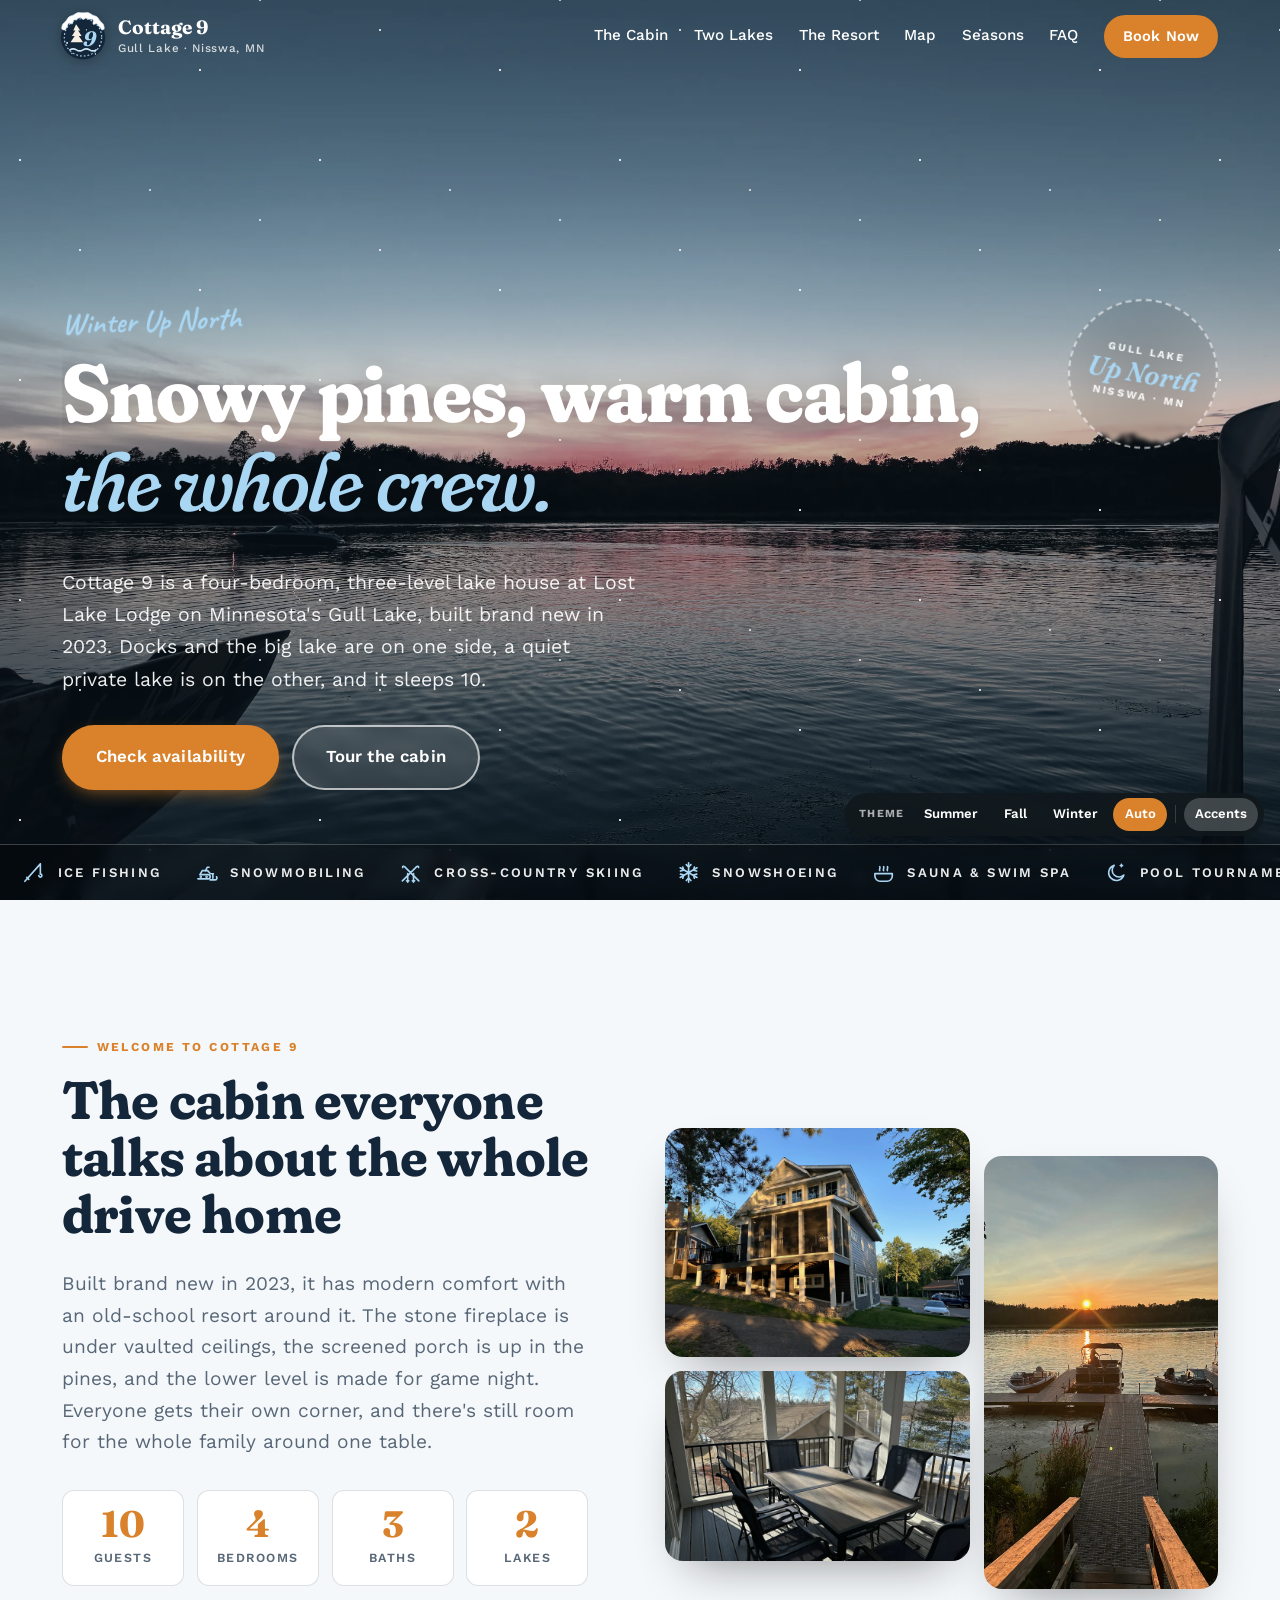
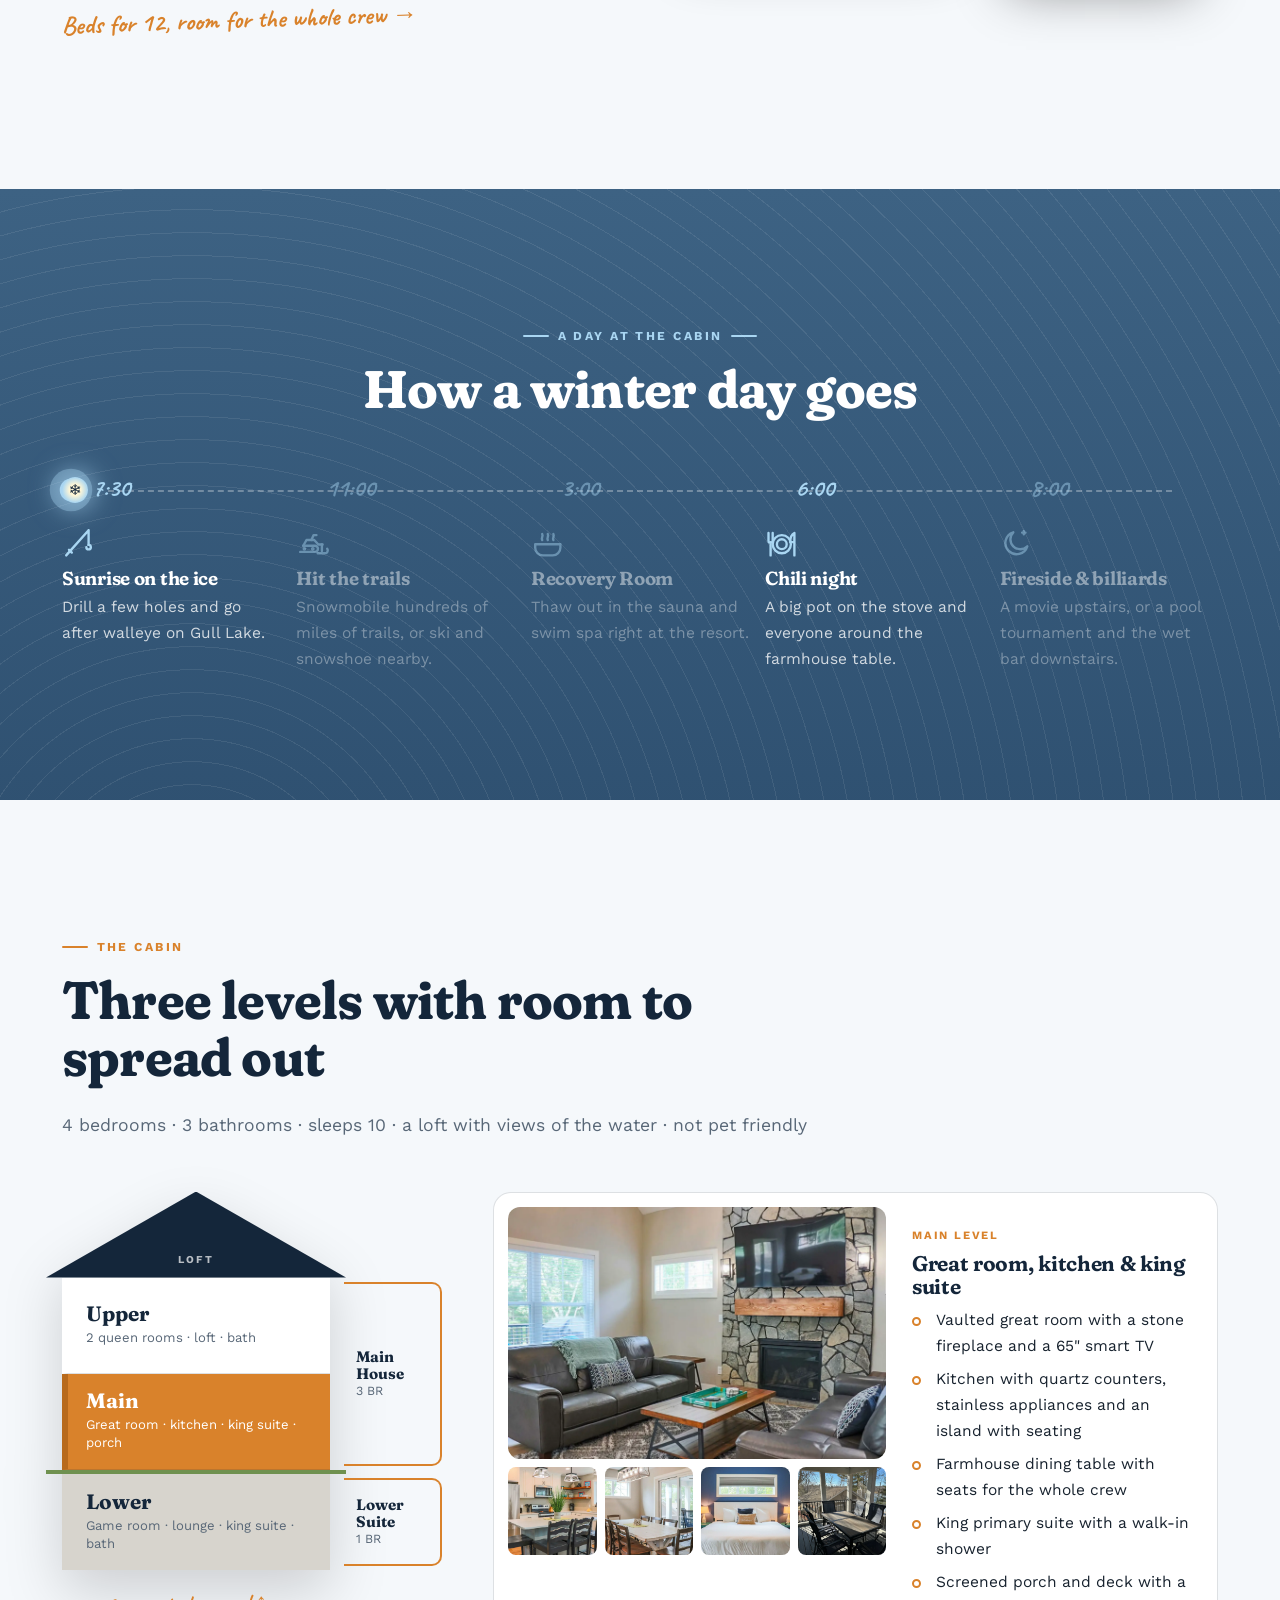
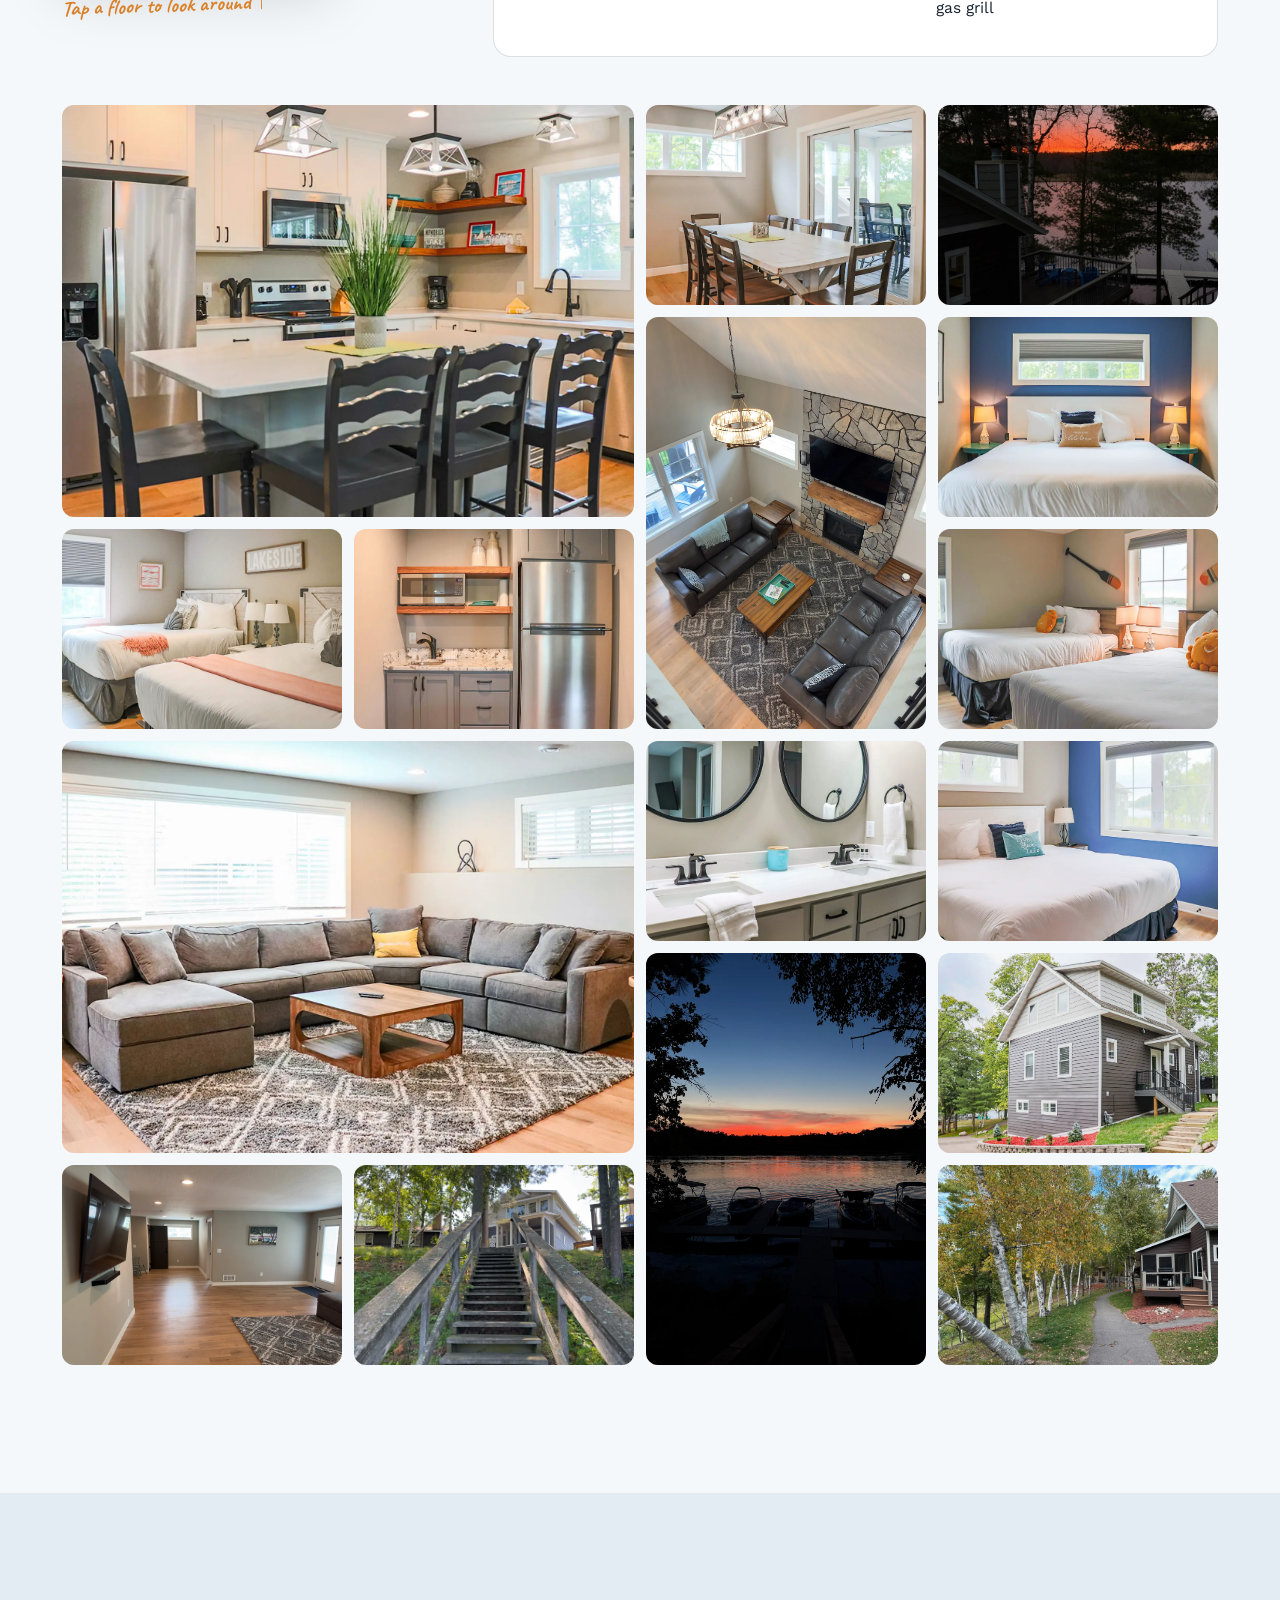
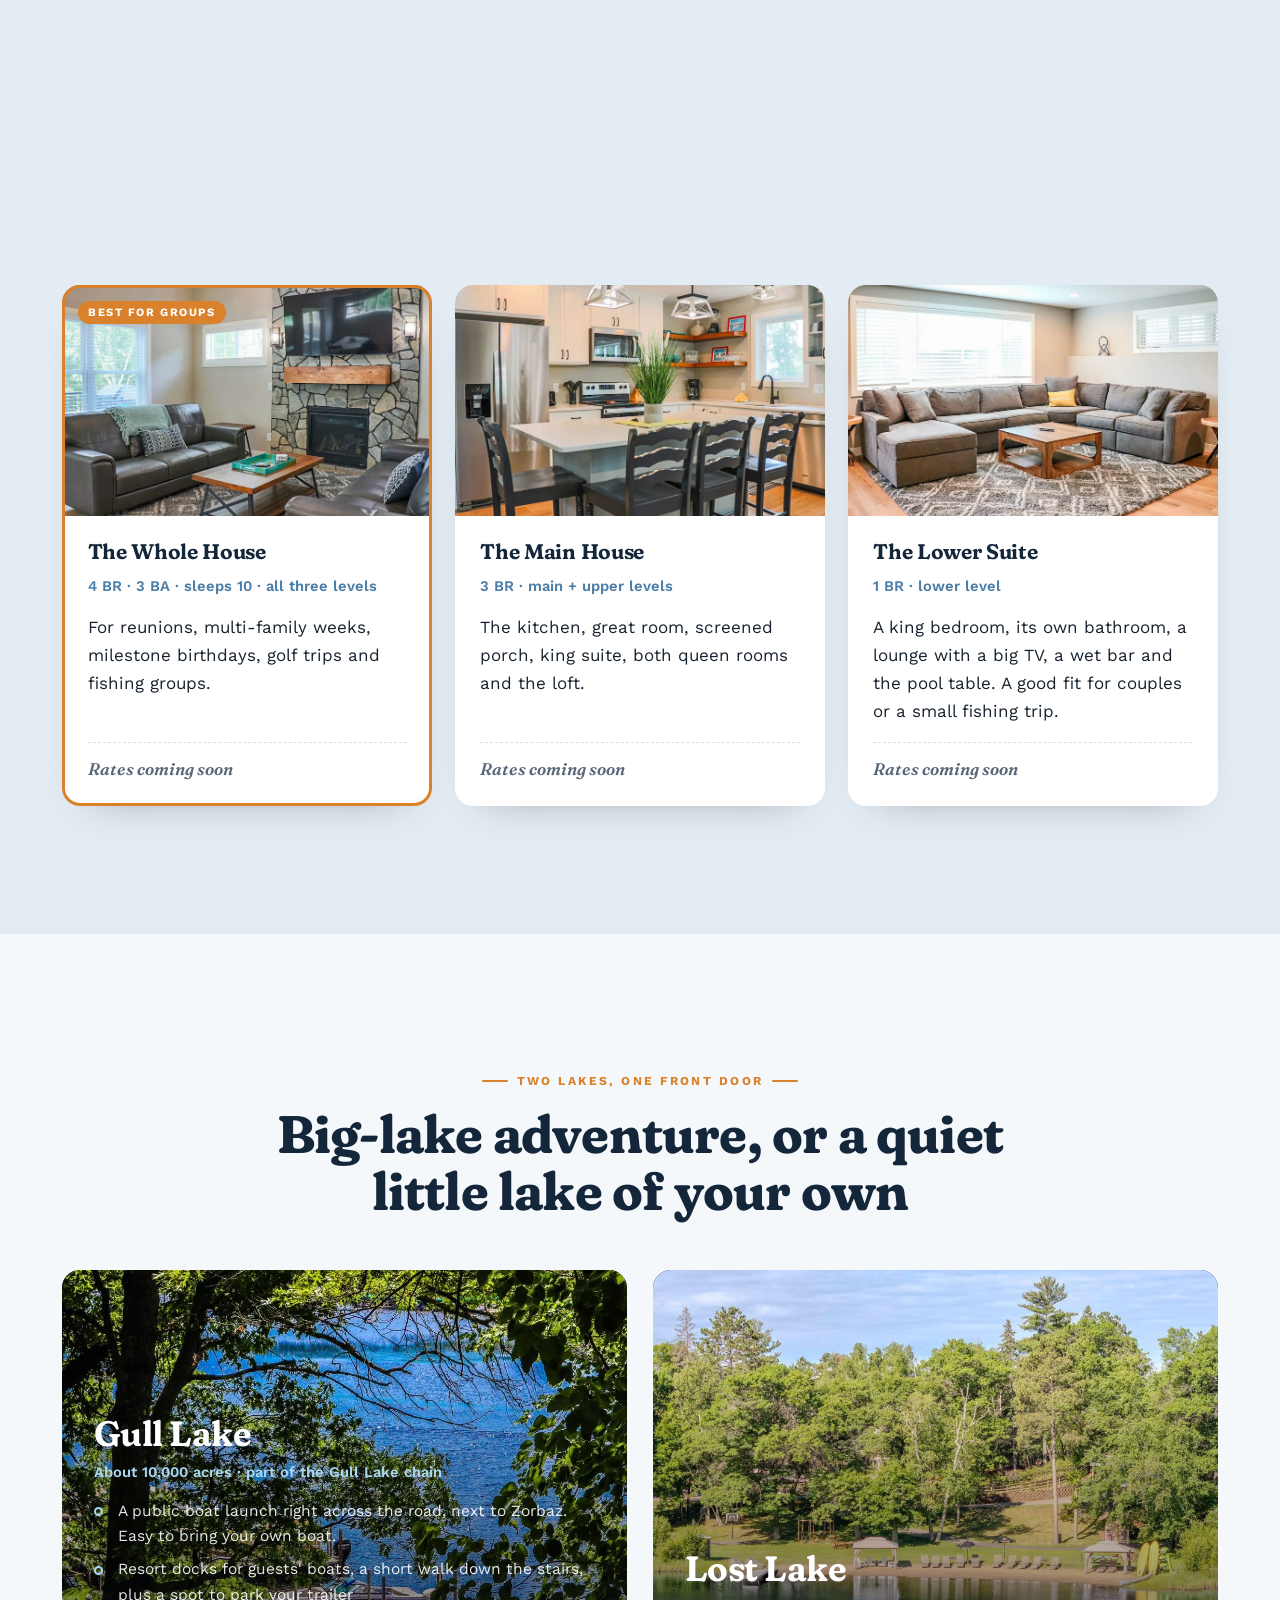
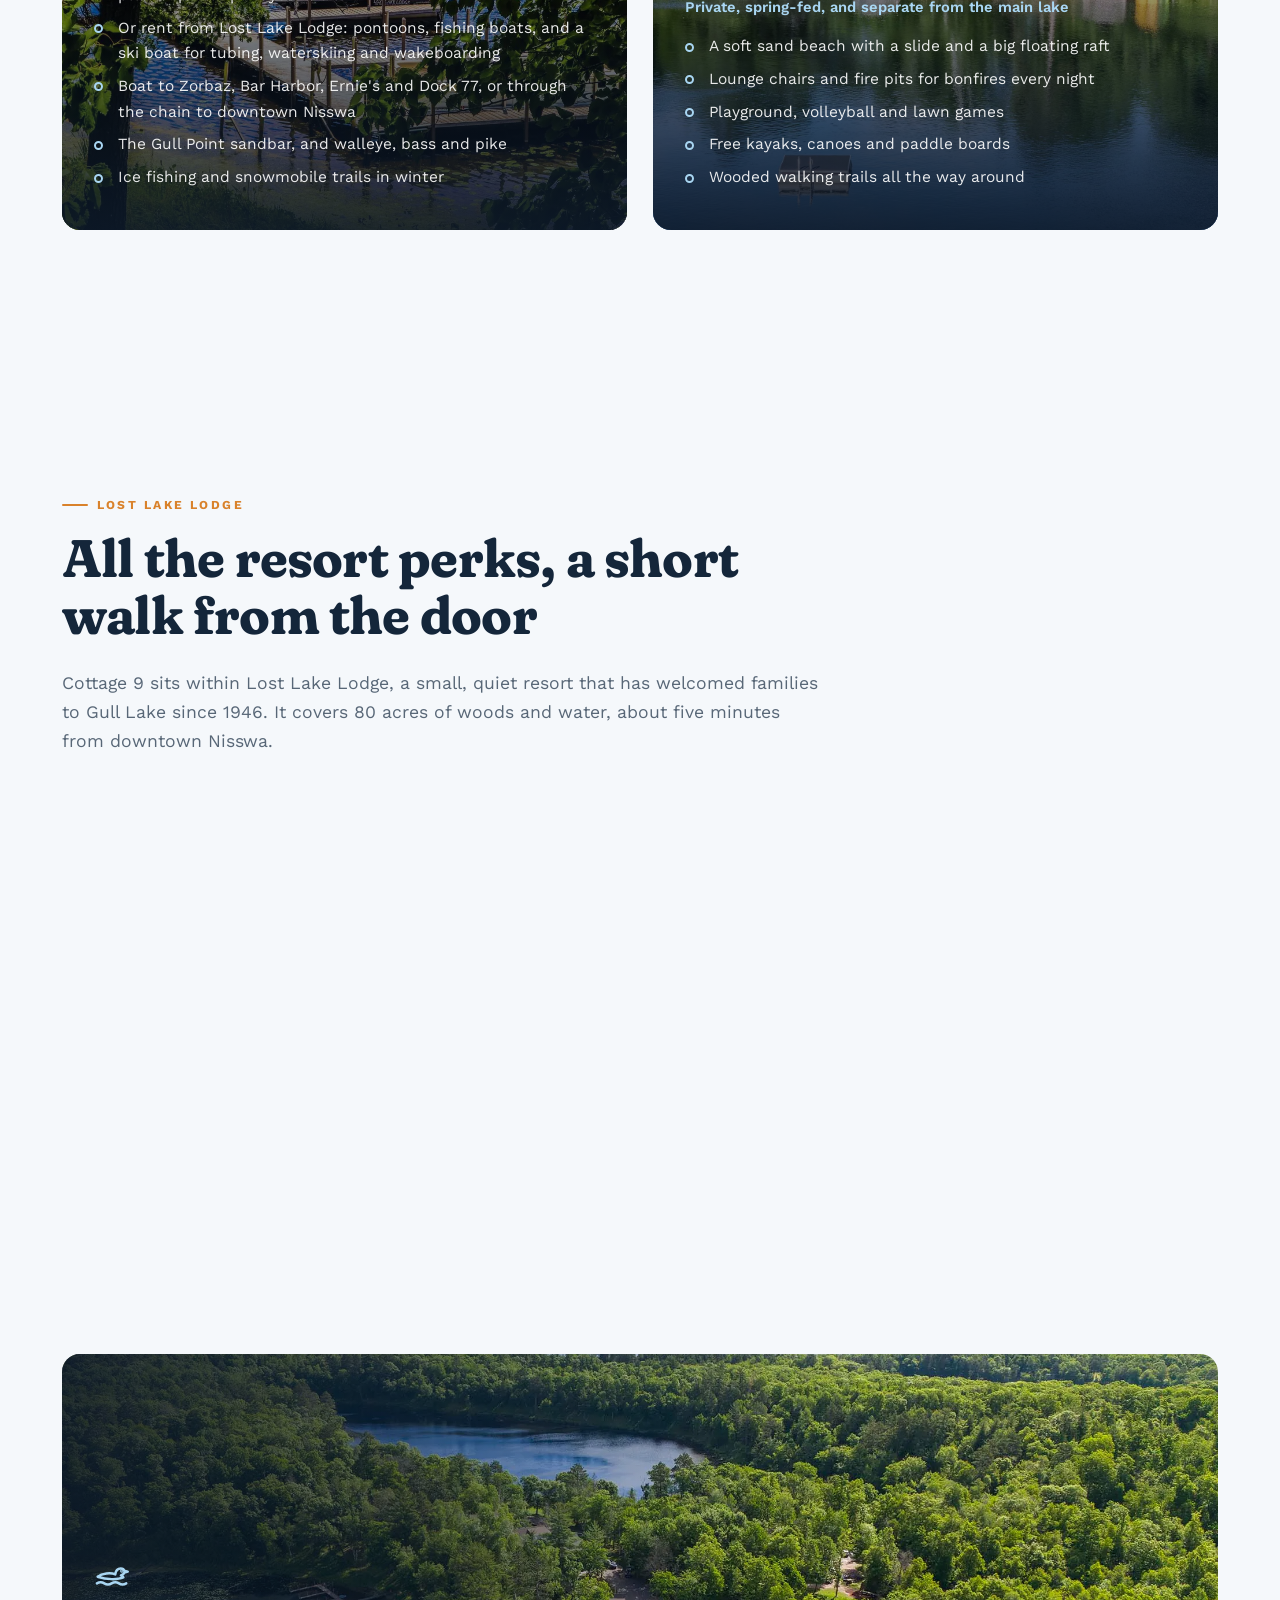
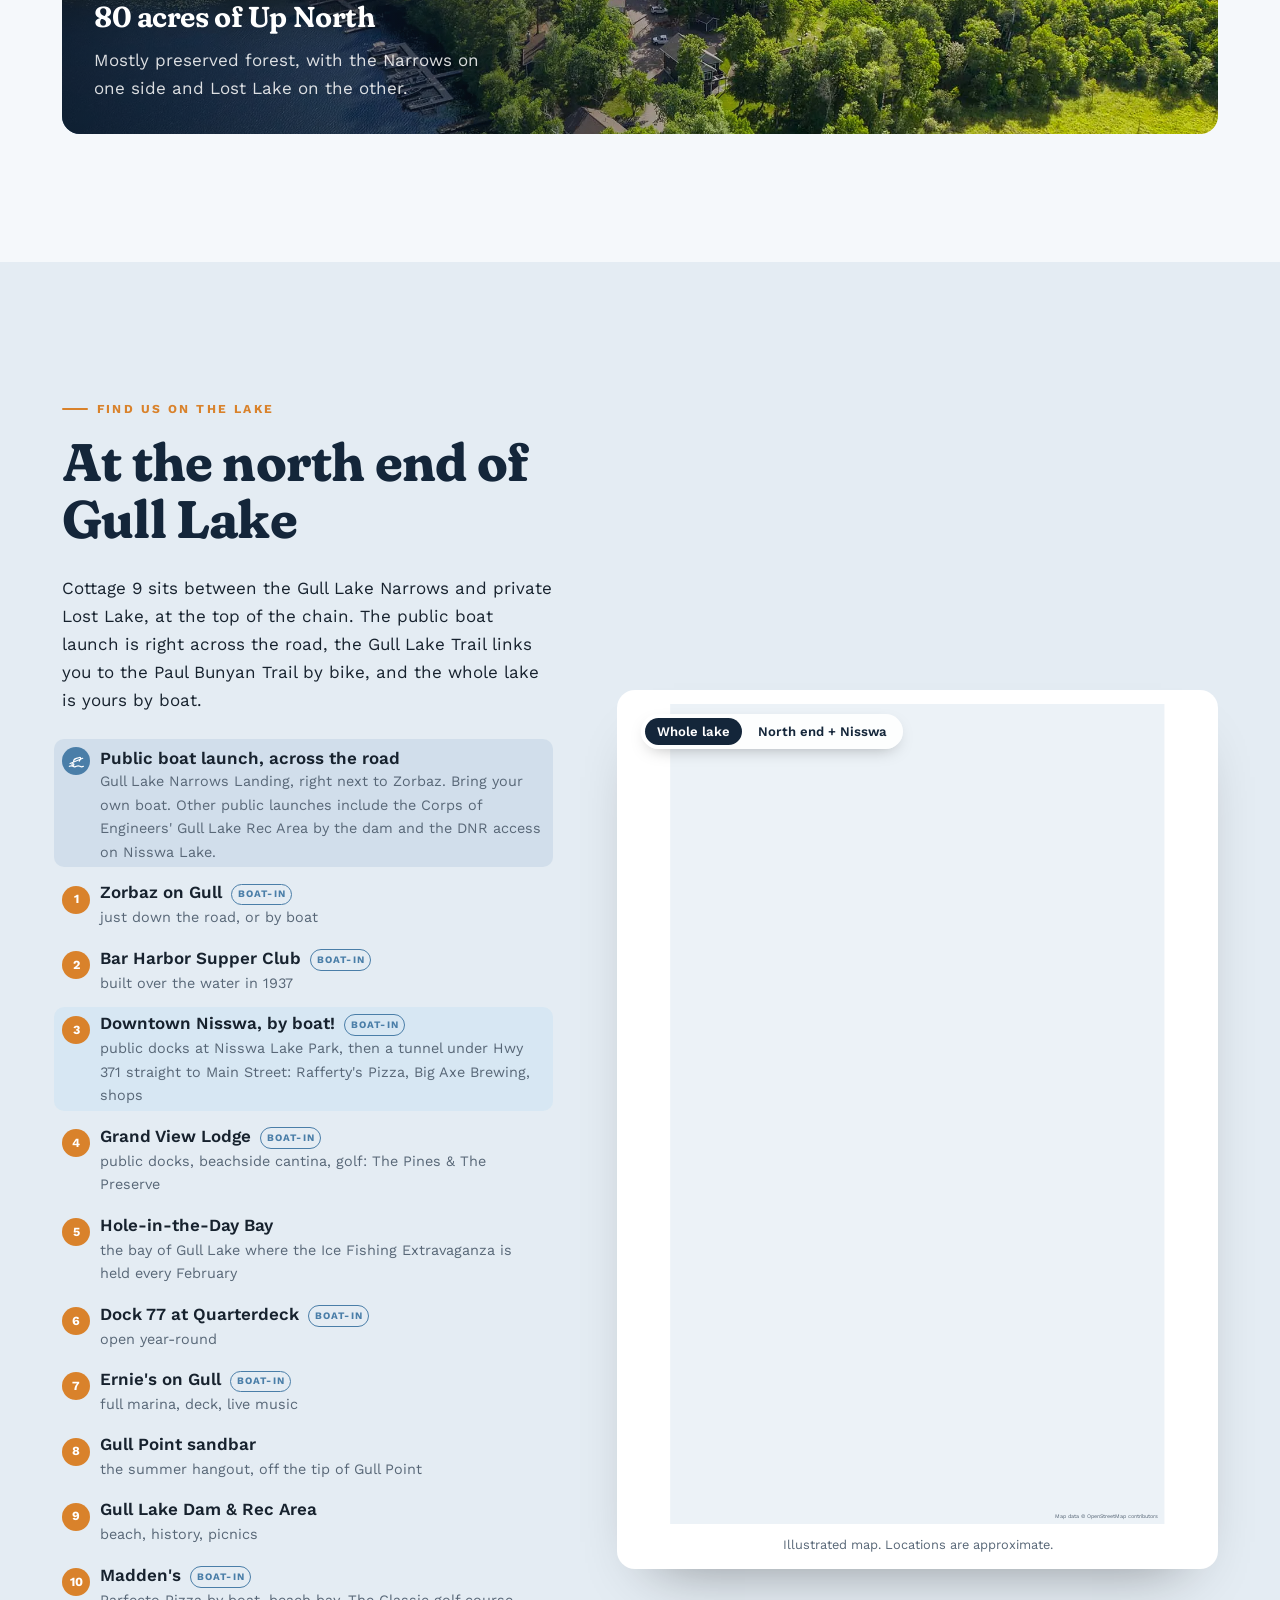
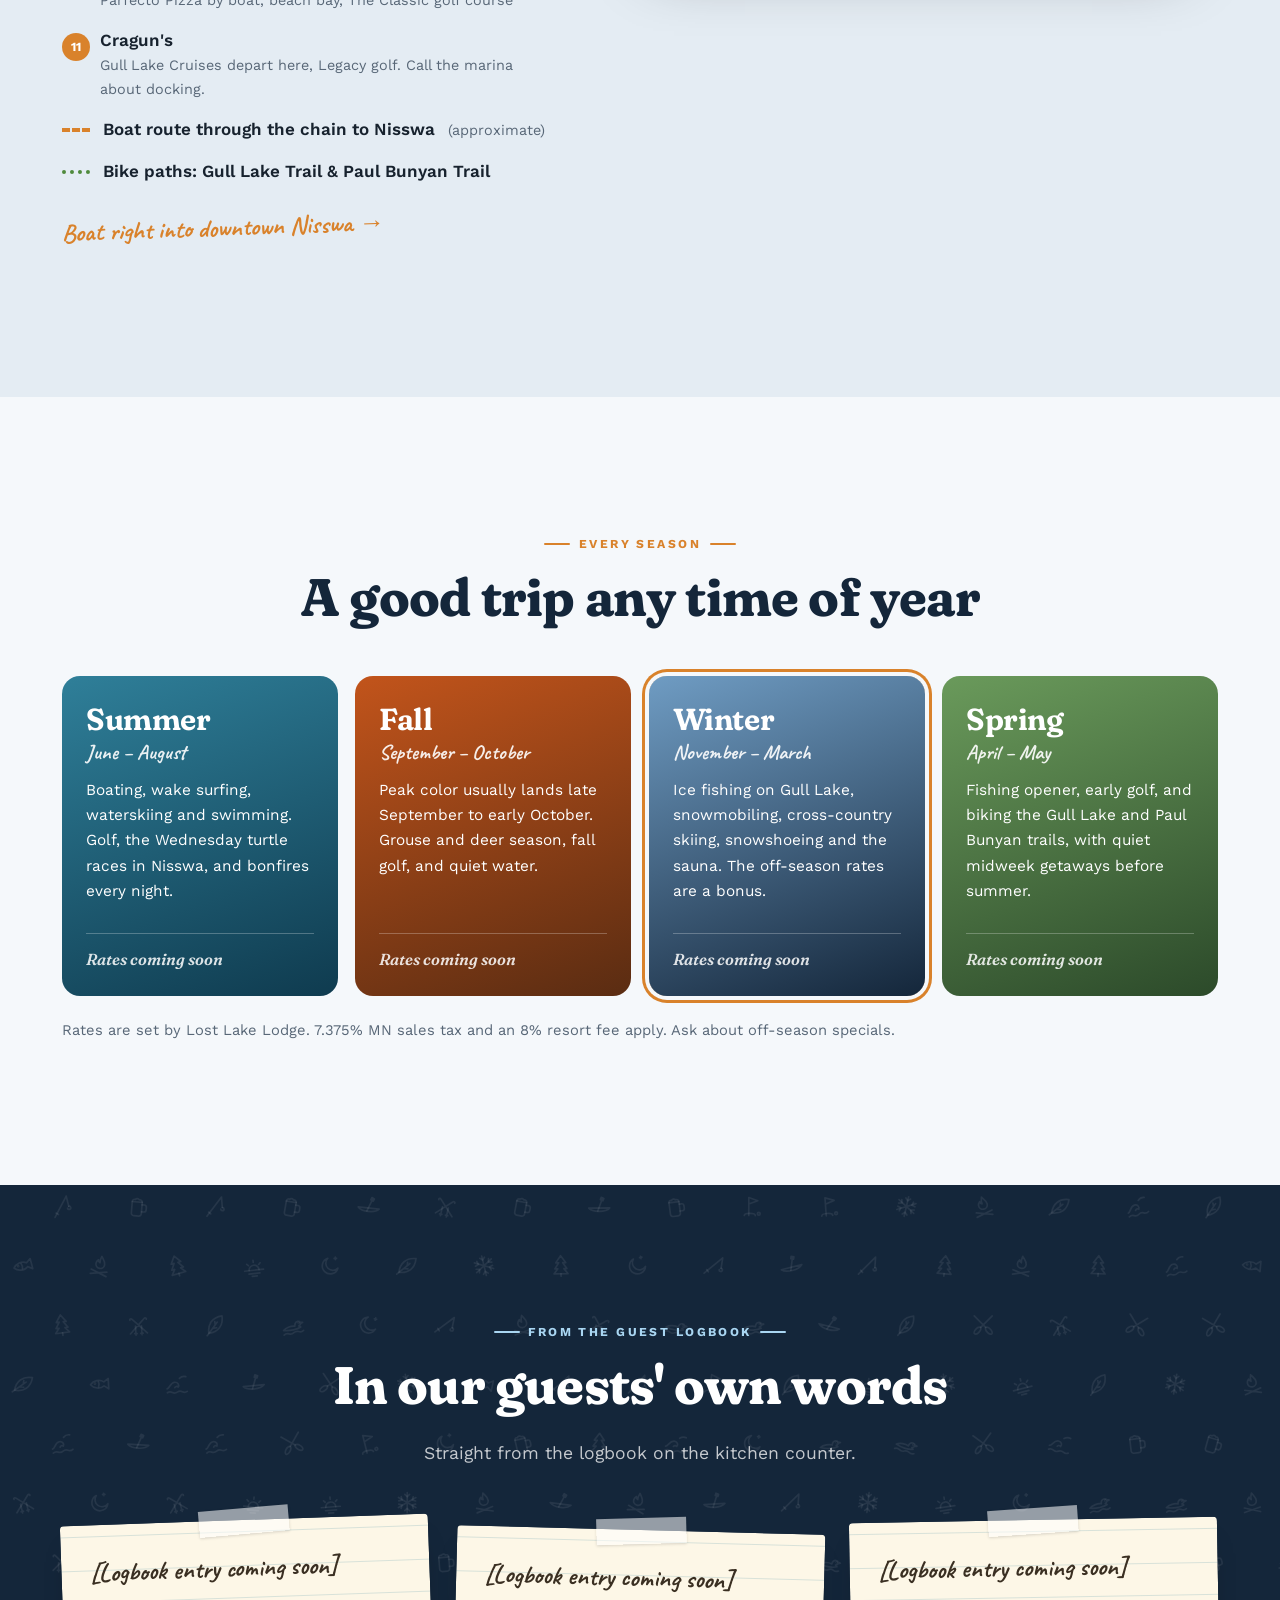
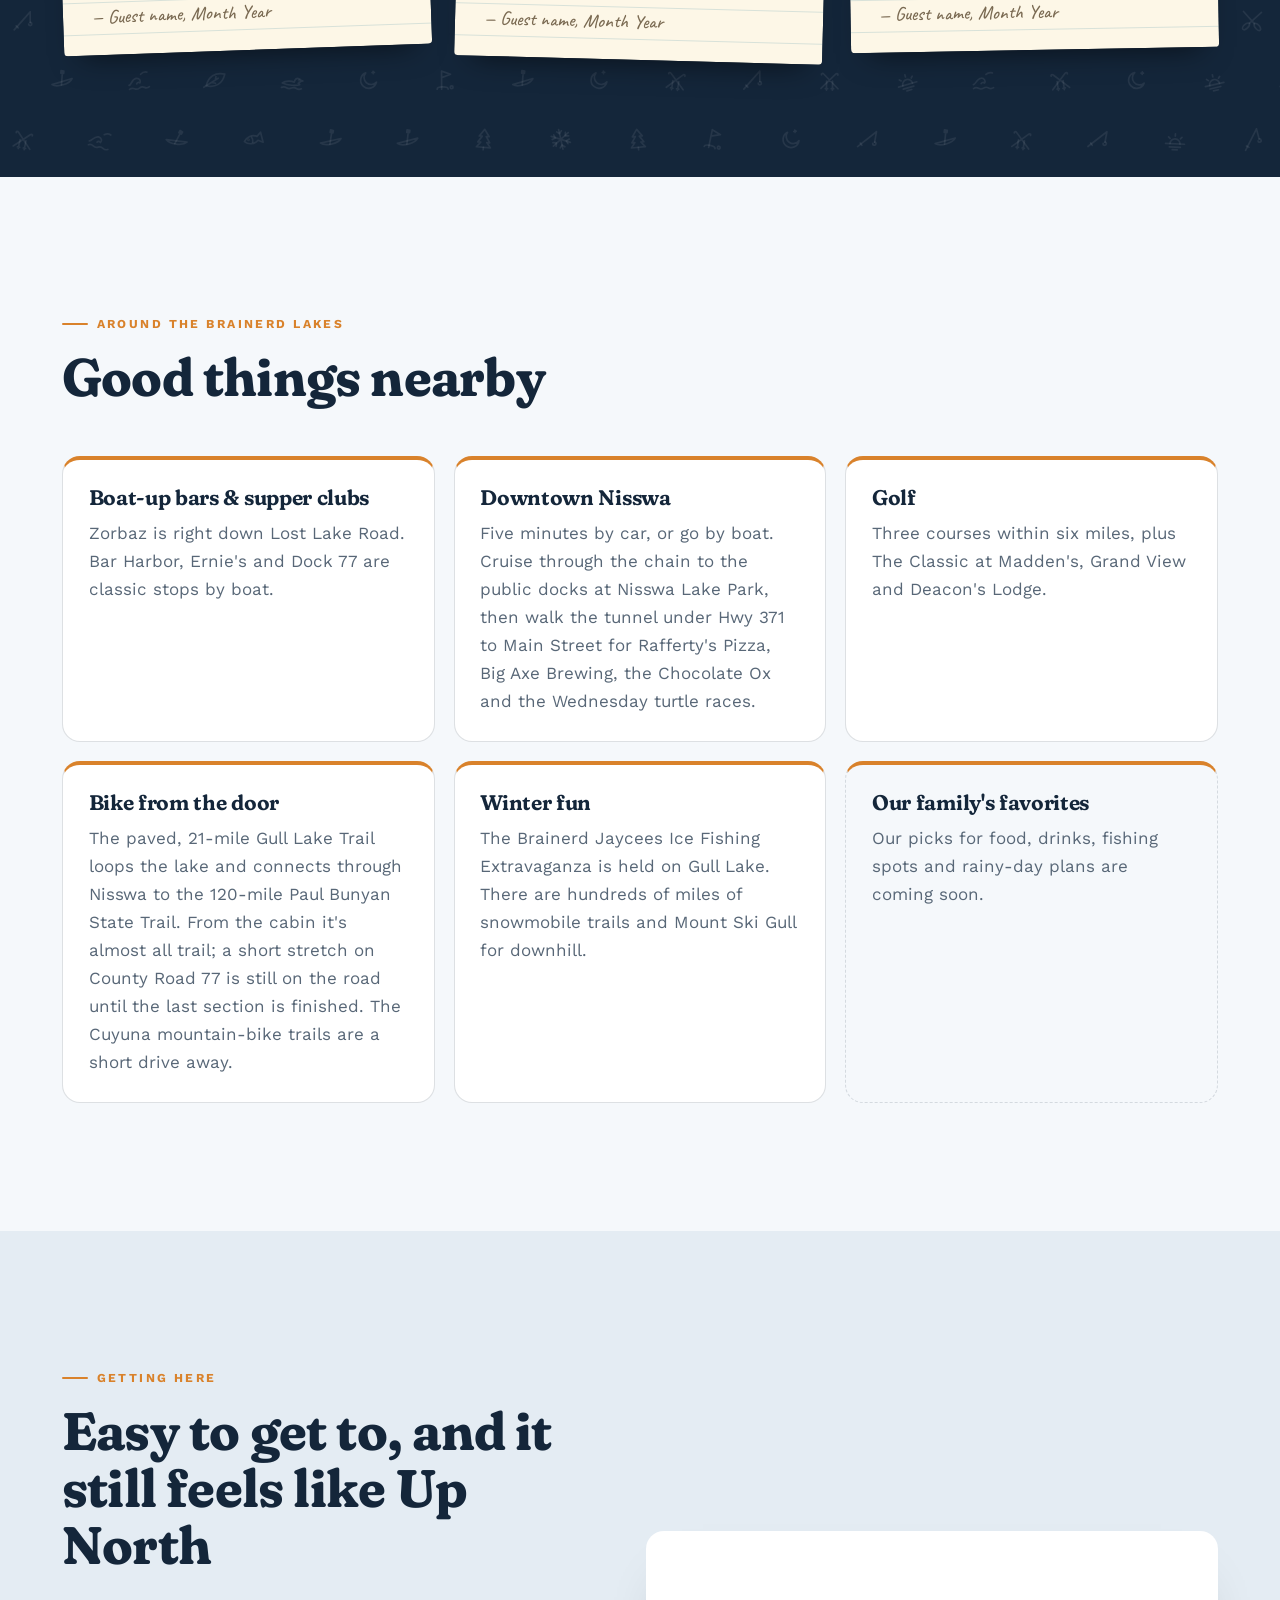
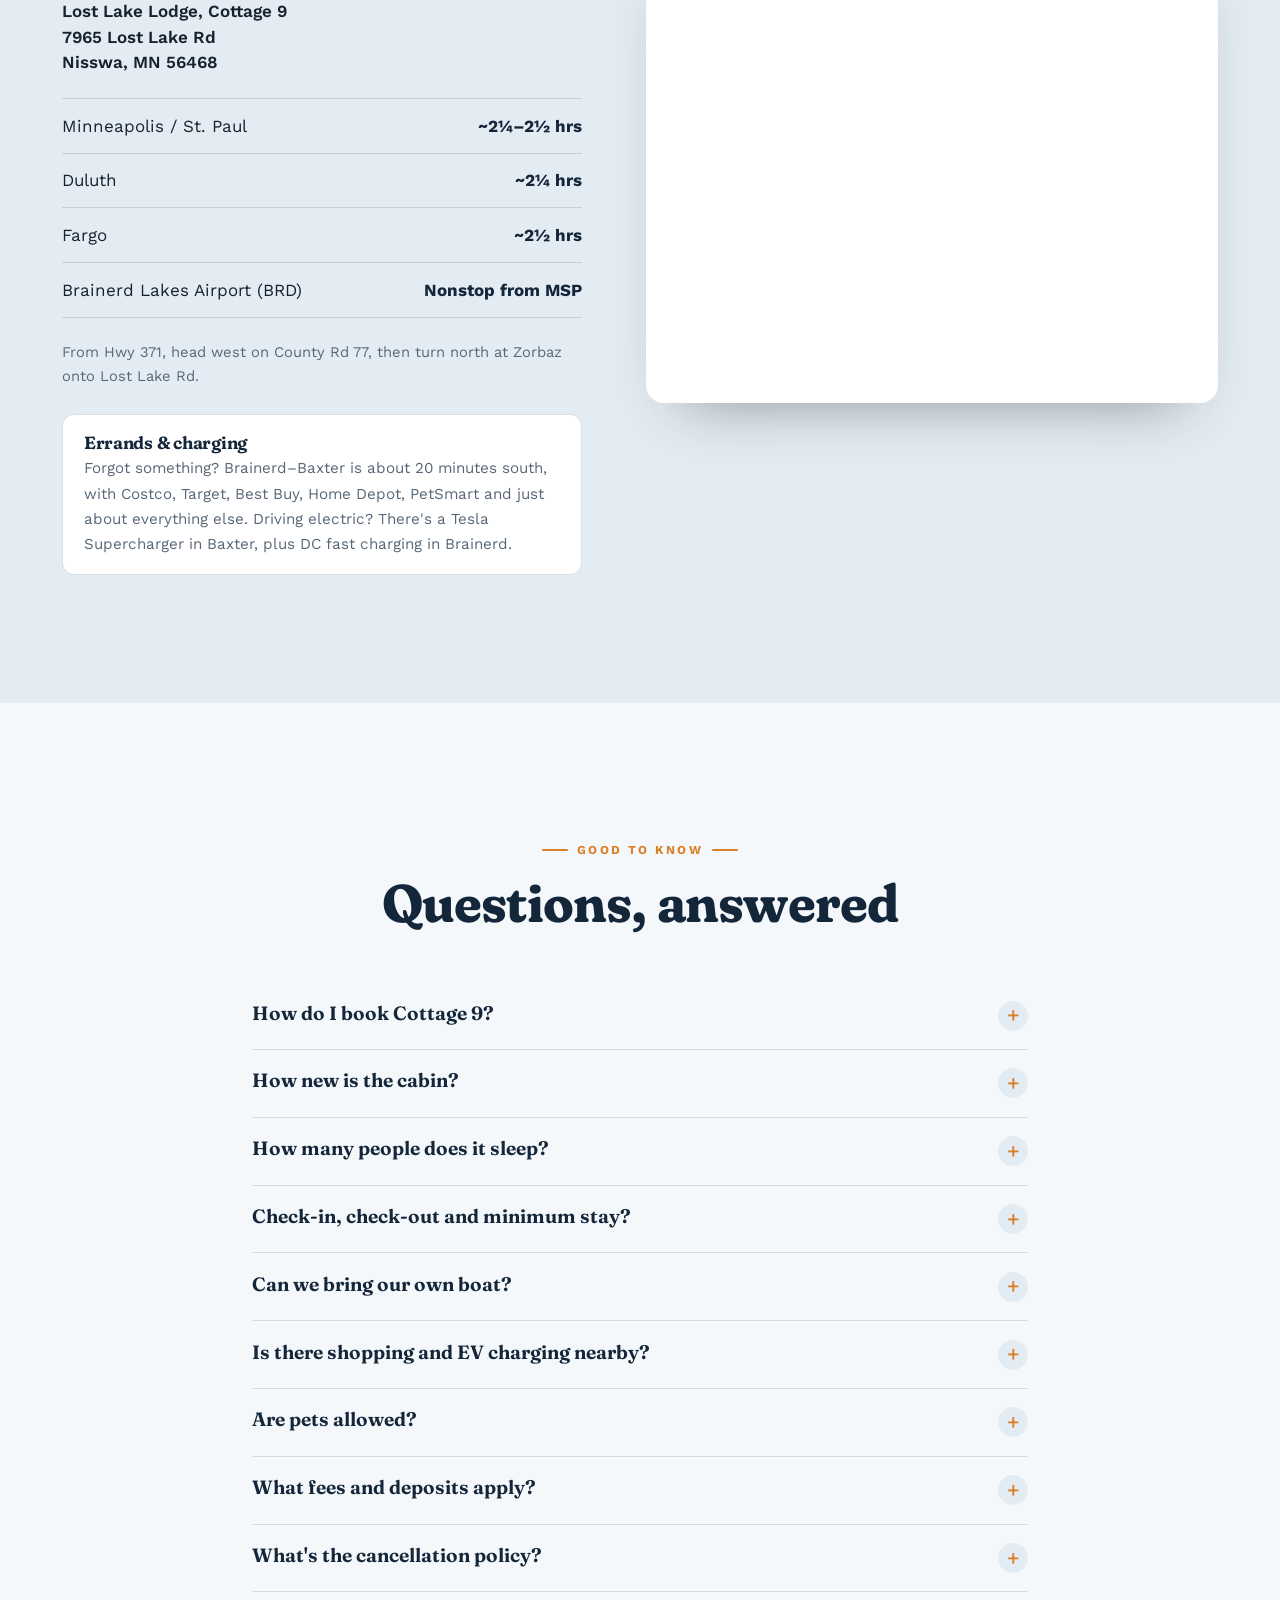
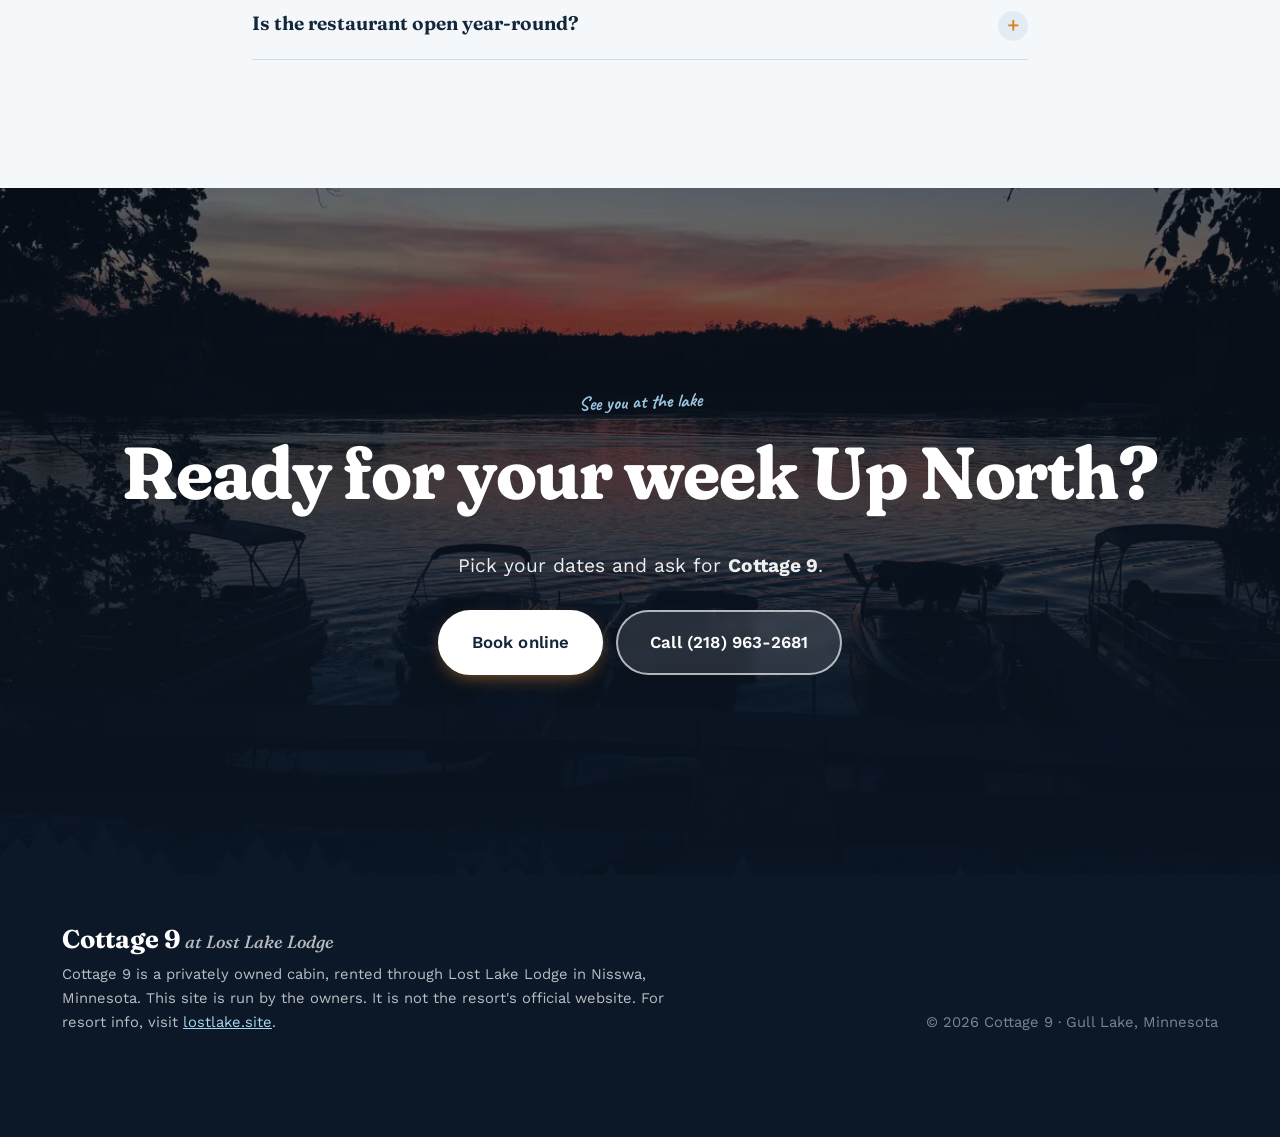
==== commit 1753378f: "Errands & EV charging info (Getting here + FAQ) Co-Authored-By: Claude Opus 5.5 <noreply@anthropic.c" ====
--- a/index.html
+++ b/index.html
@@ -46,7 +46,7 @@
   <link rel="preconnect" href="https://fonts.googleapis.com">
   <link rel="preconnect" href="https://fonts.gstatic.com" crossorigin>
   <link href="https://fonts.googleapis.com/css2?family=Caveat:wght@500;700&family=Fraunces:ital,opsz,wght,SOFT@0,9..144,500..800,50..100;1,9..144,500,100&family=Work+Sans:wght@400;500;600;700&display=swap" rel="stylesheet">
-  <link rel="stylesheet" href="assets/css/site.css?v=11ede73e">
+  <link rel="stylesheet" href="assets/css/site.css?v=e219a227">
 
   <script type="application/ld+json">
   {
@@ -472,85 +472,77 @@
 </section>
 
 <!-- ============ MAP ============ -->
-<!-- AREA-MAP:START (generated by tools/build_area_section.py) -->
-<section id="map" class="section map-section area-section">
-  <div class="wrap">
-    <div class="section-head"><p class="eyebrow">Explore from the cabin</p><h2>Your map of the lake &amp; beyond</h2></div>
-    <div class="map-tabs" role="tablist" aria-label="Map views">
-      <button role="tab" id="mt-boating" aria-controls="mv-boating" aria-selected="true" data-map-view="boating"><svg class="ico" aria-hidden="true"><use href="#i-canoe"/></svg>Boating</button>
-      <button role="tab" id="mt-biking" aria-controls="mv-biking" aria-selected="false" data-map-view="biking" tabindex="-1"><svg class="ico" aria-hidden="true"><use href="#i-bike"/></svg>Biking</button>
-      <button role="tab" id="mt-snow" aria-controls="mv-snow" aria-selected="false" data-map-view="snow" tabindex="-1"><svg class="ico" aria-hidden="true"><use href="#i-sled"/></svg>Snowmobiling</button>
-      <button role="tab" id="mt-eat" aria-controls="mv-eat" aria-selected="false" data-map-view="eat" tabindex="-1"><svg class="ico" aria-hidden="true"><use href="#i-mug"/></svg>Eat &amp; drink</button>
-      <button role="tab" id="mt-golf" aria-controls="mv-golf" aria-selected="false" data-map-view="golf" tabindex="-1"><svg class="ico" aria-hidden="true"><use href="#i-golf"/></svg>Golf</button>
-      <button role="tab" id="mt-todo" aria-controls="mv-todo" aria-selected="false" data-map-view="todo" tabindex="-1"><svg class="ico" aria-hidden="true"><use href="#i-pine"/></svg>Things to do</button>
-    </div>
-    <div class="map-grid">
-      <div class="map-copy">
-        <div class="map-view-copy" role="tabpanel" id="mv-boating" aria-labelledby="mt-boating">
-          <h3 class="map-view-title">At the north end of Gull Lake</h3><p>Cottage 9 sits between the Gull Lake Narrows and private Lost Lake, at the top of the chain. The public boat launch is right across the road, and the whole lake is yours by boat.</p>
-          <ol class="map-legend">
-            <li data-poi="boating-L" tabindex="0" class="legend-launch"><b><svg class="ico" aria-hidden="true"><use href="#i-launch"/></svg></b>Public boat launch, across the road <small>Gull Lake Narrows Landing, right next to Zorbaz. Bring your own boat; the resort has docks for guests' boats and a spot for your trailer.</small></li>
-            <li data-poi="boating-1" tabindex="0"><b>1</b>Zorbaz on Gull <em class="dock">boat-in</em><small>just down the road, or by boat</small></li>
-            <li data-poi="boating-2" tabindex="0"><b>2</b>Bar Harbor Supper Club <em class="dock">boat-in</em><small>built over the water in 1937</small></li>
-            <li data-poi="boating-3" tabindex="0" data-zoom="north" class="legend-star"><b>3</b>Downtown Nisswa, by boat! <em class="dock">boat-in</em><small>public docks at Nisswa Lake Park, then a tunnel under Hwy 371 straight to Main Street: Rafferty&#x27;s Pizza, Big Axe Brewing, shops</small></li>
-            <li data-poi="boating-4" tabindex="0"><b>4</b>Grand View Lodge <em class="dock">boat-in</em><small>public docks, beachside cantina, golf: The Pines &amp; The Preserve</small></li>
-            <li data-poi="boating-5" tabindex="0"><b>5</b>Hole-in-the-Day Bay <small>the bay of Gull Lake where the Ice Fishing Extravaganza is held every February</small></li>
-            <li data-poi="boating-6" tabindex="0"><b>6</b>Dock 77 at Quarterdeck <em class="dock">boat-in</em><small>open year-round</small></li>
-            <li data-poi="boating-7" tabindex="0"><b>7</b>Ernie&#x27;s on Gull <em class="dock">boat-in</em><small>full marina, deck, live music</small></li>
-            <li data-poi="boating-8" tabindex="0"><b>8</b>Gull Point sandbar <small>the summer hangout, off the tip of Gull Point</small></li>
-            <li data-poi="boating-9" tabindex="0"><b>9</b>Gull Lake Dam &amp; Rec Area <small>beach, history, picnics</small></li>
-            <li data-poi="boating-10" tabindex="0"><b>10</b>Madden&#x27;s <em class="dock">boat-in</em><small>Parfecto Pizza by boat, beach bay, The Classic golf course</small></li>
-            <li data-poi="boating-11" tabindex="0"><b>11</b>Cragun&#x27;s <small>Gull Lake Cruises depart here, Legacy golf. Call the marina about docking.</small></li>
-            <li class="legend-route" aria-hidden="true"><i></i>Boat route through the chain to Nisswa <small>(approximate)</small></li>
-          </ol>
-          <p class="hand">Boat right into downtown Nisswa →</p>
-        </div>
-        <div class="map-view-copy" role="tabpanel" id="mv-biking" aria-labelledby="mt-biking" hidden>
-          <h3 class="map-view-title">Bike from the door</h3><p>The paved Gull Lake Trail loops the lake and links through Nisswa to the 120-mile Paul Bunyan State Trail. From the cabin it's almost all trail, with one short stretch on County Road 77 until the last section is finished.</p>
-          <ol class="map-legend">
-            <li class="legend-route legend-trail" aria-hidden="true"><i></i>Gull Lake Trail &amp; Paul Bunyan Trail</li>
-          </ol>
-        </div>
-        <div class="map-view-copy" role="tabpanel" id="mv-snow" aria-labelledby="mt-snow" hidden>
-          <h3 class="map-view-title">Sleds, skis &amp; the ice</h3><p>Groomed snowmobile trails connect the whole Brainerd Lakes area, Gull Lake hosts one of the biggest ice-fishing contests in the world, and Mount Ski Gull is just down the road.</p>
-          <ol class="map-legend">
-            <li class="legend-route legend-snow" aria-hidden="true"><i></i>Mapped snowmobile trails (partial, see official maps)</li>
-          </ol>
-          <p class="fine">Trail conditions change daily. Check the official trail maps linked above before heading out.</p>
-        </div>
-        <div class="map-view-copy" role="tabpanel" id="mv-eat" aria-labelledby="mt-eat" hidden>
-          <h3 class="map-view-title">Our family's favorite spots</h3><p>From boat-up pizza to old-school supper clubs, these are the places we keep going back to. Stars mark our absolute favorites.</p>
-          <ol class="map-legend">
-          </ol>
-          <p class="fine">Hours change with the seasons, so check before you go.</p>
-        </div>
-        <div class="map-view-copy" role="tabpanel" id="mv-golf" aria-labelledby="mt-golf" hidden>
-          <h3 class="map-view-title">Some of the best golf in Minnesota</h3><p>Two of the top public courses in the country are a short drive away, along with resort courses on every side of Gull Lake. Stars mark our favorites.</p>
-          <ol class="map-legend">
-          </ol>
-        </div>
-        <div class="map-view-copy" role="tabpanel" id="mv-todo" aria-labelledby="mt-todo" hidden>
-          <h3 class="map-view-title">More to do nearby</h3><p>Trails next door, races at BIR, state parks and Nisswa's shops. Here's what's close to the cabin.</p>
-          <ol class="map-legend">
-            <li data-poi="todo-1" tabindex="0"><b>1</b>Fritz Loven Park <small>wooded trails and a quiet spot on the water, right next door</small></li>
-            <li data-poi="todo-2" tabindex="0"><b>2</b>Downtown Nisswa <small>shops, treats and the Wednesday turtle races (summer)</small></li>
-            <li data-poi="todo-3" tabindex="0"><b>3</b>Mount Ski Gull <small>downhill skiing and tubing on the west side of Gull Lake</small></li>
-            <li data-poi="todo-4" tabindex="0"><b>4</b>Brainerd International Raceway <small>drag racing, road racing and track days; watch a race or bring your own car</small></li>
-            <li data-poi="todo-5" tabindex="0"><b>5</b>Northland Arboretum <small>groomed cross-country ski and walking trails in Baxter</small></li>
-            <li data-poi="todo-6" tabindex="0"><b>6</b>Crow Wing State Park <small>history and trails where the Crow Wing meets the Mississippi</small></li>
-            <li data-poi="todo-7" tabindex="0"><b>7</b>Cuyuna Country State Recreation Area <small>nationally known mountain-bike trails and clear mine-pit lakes</small></li>
-          </ol>
-        </div>
+<section id="map" class="section map-section">
+  <div class="wrap map-grid">
+    <div class="map-copy">
+      <p class="eyebrow">Find us on the lake</p>
+      <h2>At the north end of Gull Lake</h2>
+      <p>Cottage 9 sits between the Gull Lake Narrows and private Lost Lake, at the top of the chain. The public boat launch is right across the road, the Gull Lake Trail links you to the Paul Bunyan Trail by bike, and the whole lake is yours by boat.</p>
+      <ol class="map-legend">
+        <li data-poi="L" tabindex="0" class="legend-launch"><b><svg class="ico" aria-hidden="true"><use href="#i-launch"/></svg></b>Public boat launch, across the road <small>Gull Lake Narrows Landing, right next to Zorbaz. Bring your own boat. Other public launches include the Corps of Engineers' Gull Lake Rec Area by the dam and the DNR access on Nisswa Lake.</small></li>
+        <li data-poi="1" tabindex="0"><b>1</b>Zorbaz on Gull <em class="dock">boat-in</em><small>just down the road, or by boat</small></li>
+        <li data-poi="2" tabindex="0"><b>2</b>Bar Harbor Supper Club <em class="dock">boat-in</em><small>built over the water in 1937</small></li>
+        <li data-poi="3" data-zoom="north" tabindex="0" class="legend-star"><b>3</b>Downtown Nisswa, by boat! <em class="dock">boat-in</em><small>public docks at Nisswa Lake Park, then a tunnel under Hwy 371 straight to Main Street: Rafferty's Pizza, Big Axe Brewing, shops</small></li>
+        <li data-poi="4" tabindex="0"><b>4</b>Grand View Lodge <em class="dock">boat-in</em><small>public docks, beachside cantina, golf: The Pines &amp; The Preserve</small></li>
+        <li data-poi="5" tabindex="0"><b>5</b>Hole-in-the-Day Bay <small>the bay of Gull Lake where the Ice Fishing Extravaganza is held every February</small></li>
+        <li data-poi="6" tabindex="0"><b>6</b>Dock 77 at Quarterdeck <em class="dock">boat-in</em><small>open year-round</small></li>
+        <li data-poi="7" tabindex="0"><b>7</b>Ernie's on Gull <em class="dock">boat-in</em><small>full marina, deck, live music</small></li>
+        <li data-poi="8" tabindex="0"><b>8</b>Gull Point sandbar <small>the summer hangout, off the tip of Gull Point</small></li>
+        <li data-poi="9" tabindex="0"><b>9</b>Gull Lake Dam &amp; Rec Area <small>beach, history, picnics</small></li>
+        <li data-poi="10" tabindex="0"><b>10</b>Madden's <em class="dock">boat-in</em><small>Parfecto Pizza by boat, beach bay, The Classic golf course</small></li>
+        <li data-poi="11" tabindex="0"><b>11</b>Cragun's <small>Gull Lake Cruises depart here, Legacy golf. Call the marina about docking.</small></li>
+        <li class="legend-route" aria-hidden="true"><i></i>Boat route through the chain to Nisswa <small>(approximate)</small></li>
+        <li class="legend-route legend-trail" aria-hidden="true"><i></i>Bike paths: Gull Lake Trail &amp; Paul Bunyan Trail</li>
+      </ol>
+      <p class="hand">Boat right into downtown Nisswa →</p>
+    </div>
+    <figure class="map-frame">
+      <div class="map-zoom" role="group" aria-label="Map view">
+        <button data-view="0 0 1000 1659" aria-pressed="true">Whole lake</button>
+        <button data-view="420 0 580 963" aria-pressed="false">North end + Nisswa</button>
       </div>
-      <figure class="map-frame">
-        <div class="map-zoom" role="group" aria-label="Boating map view"><button data-sub="boating" aria-pressed="true">Whole lake</button><button data-sub="north" aria-pressed="false">North end + Nisswa</button></div>
-        <div class="map-holder" data-src="assets/img/area-map.svg" data-views='{"boating": "244 1311 693 867", "north": "537 1276 333 416", "biking": "290 861 997 1246", "snow": "112 482 1603 2004", "eat": "159 642 1473 1841", "golf": "318 -28 2086 2608", "todo": "327 980 1639 2049"}'><p class="map-loading">Loading map…</p></div>
-        <figcaption>Illustrated map. Locations are approximate. Map data © OpenStreetMap contributors.</figcaption>
-      </figure>
-    </div>
-  </div>
-</section>
-<!-- AREA-MAP:END -->
+      <!-- MAP:START (generated by tools/build_map.py) -->
+<svg class="lake-map" viewBox="0 0 1000 1659" style="overflow:hidden" role="img" aria-labelledby="map-title map-desc" xmlns="http://www.w3.org/2000/svg">
+<title id="map-title">Map of Gull Lake showing Cottage 9</title>
+<desc id="map-desc">Illustrated map of the Gull Lake chain near Nisswa, Minnesota. Cottage 9 sits at the north end between private Lost Lake and the Gull Lake Narrows. Numbered markers show boat-up restaurants, the sandbar, the dam and golf.</desc>
+<defs><clipPath id="map-clip"><rect width="1000" height="1659"/></clipPath></defs>
+<rect class="map-land" width="1000" height="1659"/>
+<g clip-path="url(#map-clip)">
+<g class="map-other"><path d="M871.0 946.2L873.4 961.2L875.6 968.6L878.6 973.8L881.6 984.9L887.7 995.3L892.1 1000.3L895.9 1003.7L917.3 1014.1L935.0 1021.7L952.7 1026.6L962.0 1028.5L995.9 1031.1L1003.8 1031.1L1023.5 1028.5L1030.4 1026.1L1047.7 1017.0L1071.0 1001.6L1084.1 1002.5L1089.1 1001.2L1100.7 992.4L1114.8 978.1L1123.4 961.4L1125.2 950.0L1123.1 946.2L1123.3 943.4L1127.7 941.5L1130.1 942.0L1133.7 945.0L1134.9 945.0L1142.3 942.6L1145.8 939.3L1148.5 940.9L1152.2 939.5L1157.5 933.4L1169.4 911.9L1170.5 906.5L1176.9 900.4L1176.9 896.0L1180.3 884.6L1181.6 873.9L1179.8 865.3L1180.9 862.5L1180.8 858.1L1176.3 845.2L1173.7 839.2L1161.9 821.9L1151.3 813.5L1139.8 808.1L1128.3 804.8L1119.5 804.3L1112.4 805.4L1104.1 810.3L1098.3 809.7L1090.9 814.3L1088.6 817.0L1087.6 826.3L1078.8 838.3L1076.8 843.1L1076.7 839.0L1075.3 836.3L1064.9 827.7L1063.3 822.5L1057.4 816.4L1045.9 799.9L1040.4 793.8L1030.2 785.4L1018.3 779.0L1007.4 776.7L981.3 777.2L965.7 783.3L938.8 797.1L933.7 802.6L931.4 803.4L928.8 806.1L926.0 807.1L920.6 811.4L916.8 814.7L915.4 817.8L911.6 819.5L902.2 828.0L890.6 845.5L880.6 864.5L878.2 872.7L874.4 879.1L871.0 896.8L872.6 901.1L871.3 902.2L870.2 914.0L872.2 917.4L870.1 927.1L870.8 928.3L869.9 931.2L871.0 946.2Z"/><path d="M1055.3 1133.4L1058.4 1113.5L1061.5 1105.2L1066.8 1096.9L1071.3 1090.6L1073.7 1089.1L1081.2 1080.7L1095.3 1067.5L1108.2 1058.0L1118.2 1052.0L1120.6 1051.4L1133.6 1041.9L1148.4 1033.1L1185.5 1013.5L1219.3 992.0L1219.7 990.3L1241.3 980.7L1244.8 976.6L1249.4 973.6L1259.9 970.4L1274.0 964.5L1279.6 956.9L1283.4 954.6L1296.3 952.2L1308.8 943.9L1319.1 942.1L1323.2 944.5L1329.8 935.6L1335.2 931.3L1341.5 928.3L1349.5 926.3L1359.7 925.5L1378.0 918.6L1394.4 915.4L1394.1 913.1L1396.8 911.7L1422.6 910.2L1452.1 913.9L1456.4 915.6L1468.4 916.5L1485.7 920.0L1496.0 923.2L1503.0 922.9L1507.9 924.0L1516.2 930.7L1521.1 937.6L1530.5 942.2L1533.1 943.0L1539.5 939.9L1544.0 940.1L1549.8 943.3L1562.2 955.7L1567.1 956.9L1571.2 964.6L1577.5 967.4L1579.2 965.1L1578.4 961.4L1561.6 934.9L1555.3 922.1L1549.9 895.5L1548.9 886.1L1551.3 873.1L1554.5 864.2L1560.8 853.6L1585.0 835.4L1596.2 829.7L1606.5 825.9L1663.3 822.4L1669.5 820.4L1691.2 807.8L1707.9 796.6L1713.9 793.9L1724.7 794.5L1734.0 791.6L1741.7 790.7L1749.9 793.1L1757.3 797.1L1769.6 810.1L1774.6 818.1L1784.9 842.6L1785.7 852.7L1784.9 863.0L1779.1 887.0L1774.2 898.2L1758.5 922.6L1751.8 926.9L1734.8 930.7L1725.0 931.0L1705.6 926.6L1700.3 922.5L1683.4 917.7L1677.3 918.2L1671.6 919.8L1664.3 926.9L1655.8 944.2L1650.2 945.4L1651.2 948.7L1646.6 950.0L1640.5 954.6L1637.3 959.9L1631.6 979.9L1625.5 990.5L1619.2 996.2L1605.7 1003.1L1598.2 1004.9L1594.4 1004.8L1589.5 1002.2L1580.7 994.3L1572.3 990.2L1566.5 984.7L1562.8 983.2L1556.7 983.8L1554.1 981.2L1550.7 991.1L1546.9 994.2L1538.7 995.1L1538.4 1003.8L1537.2 1008.4L1535.4 1010.9L1533.1 1009.5L1531.5 1009.8L1534.0 1018.3L1532.5 1021.2L1532.5 1025.8L1534.0 1030.4L1532.1 1039.9L1529.4 1042.6L1529.9 1044.9L1527.6 1046.0L1525.3 1048.8L1523.4 1054.0L1524.0 1058.1L1526.0 1061.2L1524.8 1065.3L1519.1 1071.3L1516.2 1076.2L1510.5 1094.5L1505.0 1120.5L1501.8 1130.5L1499.7 1132.8L1498.7 1138.0L1499.0 1156.6L1494.4 1161.8L1491.2 1172.0L1491.4 1178.6L1484.3 1188.8L1481.4 1190.6L1481.3 1192.4L1486.3 1195.5L1486.8 1198.6L1485.6 1205.2L1487.2 1209.6L1486.0 1214.7L1480.2 1221.4L1479.4 1230.2L1469.8 1240.9L1465.8 1243.2L1466.6 1245.8L1465.6 1247.8L1459.7 1251.3L1458.9 1254.5L1460.4 1258.4L1455.8 1263.1L1450.0 1274.8L1444.8 1282.0L1442.0 1284.0L1438.5 1283.7L1439.0 1287.2L1427.2 1302.4L1415.4 1311.9L1412.8 1312.5L1411.5 1316.5L1405.7 1323.6L1400.5 1327.6L1396.2 1328.3L1393.1 1333.5L1385.2 1338.7L1361.9 1357.0L1335.8 1371.0L1318.2 1382.2L1306.7 1387.8L1290.8 1392.0L1265.6 1395.4L1241.9 1390.8L1234.3 1387.1L1231.7 1384.9L1230.7 1382.3L1217.8 1375.1L1215.5 1371.9L1207.7 1370.5L1200.5 1365.0L1195.6 1362.5L1186.4 1355.2L1186.4 1344.9L1182.5 1339.5L1170.9 1327.4L1168.9 1322.9L1158.3 1315.0L1150.5 1306.5L1136.1 1295.6L1128.6 1287.5L1123.1 1280.3L1119.2 1267.9L1107.3 1255.9L1101.9 1244.0L1085.2 1219.4L1066.1 1180.5L1060.7 1176.5L1055.9 1167.4L1055.0 1162.4L1056.6 1154.3L1037.1 1184.8L1030.5 1197.2L1021.5 1206.1L1013.8 1212.4L1008.9 1213.9L1001.5 1219.3L988.4 1223.3L974.7 1229.2L964.6 1228.3L949.3 1224.0L938.8 1220.0L926.1 1213.0L921.5 1211.0L915.9 1210.1L904.8 1205.0L892.3 1197.2L887.2 1196.1L881.5 1196.4L875.4 1198.3L861.6 1194.3L857.2 1190.7L852.4 1181.5L845.4 1159.8L845.4 1146.6L846.9 1135.4L850.3 1119.1L856.5 1103.2L860.8 1102.4L869.3 1087.1L882.0 1076.2L889.5 1071.6L916.0 1058.7L946.8 1050.8L961.2 1048.9L992.3 1047.1L1005.2 1050.0L1016.6 1057.2L1030.8 1074.5L1036.0 1084.2L1038.3 1095.1L1042.8 1104.1L1047.5 1111.0L1050.3 1118.4L1053.2 1121.3L1055.3 1133.4Z"/><path d="M1356.4 1568.4L1352.0 1573.2L1348.6 1571.7L1343.9 1574.7L1342.6 1581.5L1338.6 1586.1L1338.3 1588.2L1331.7 1593.4L1329.3 1599.0L1326.0 1600.4L1323.2 1605.2L1319.9 1607.5L1317.5 1613.3L1317.8 1616.4L1321.7 1625.7L1318.8 1631.2L1315.7 1631.1L1314.0 1632.0L1311.9 1635.5L1306.7 1638.8L1307.3 1640.0L1302.7 1642.0L1299.7 1641.6L1295.7 1637.3L1277.8 1629.3L1274.7 1630.5L1265.9 1631.5L1250.5 1619.8L1246.8 1615.9L1244.6 1608.5L1246.8 1601.0L1251.2 1595.7L1261.7 1586.7L1264.2 1587.0L1266.7 1585.5L1271.6 1584.7L1282.9 1587.1L1292.0 1584.8L1295.5 1581.5L1299.1 1579.9L1317.2 1554.0L1323.1 1550.3L1331.8 1549.3L1337.0 1546.0L1340.8 1548.1L1344.0 1547.8L1346.2 1546.0L1348.6 1546.7L1350.9 1545.8L1356.0 1547.0L1361.1 1546.4L1364.2 1547.2L1366.1 1556.1L1356.4 1568.4Z"/><path d="M1224.7 1650.9L1227.7 1651.2L1231.1 1653.0L1233.9 1657.1L1233.3 1660.3L1227.4 1669.8L1224.7 1671.6L1221.2 1671.4L1214.1 1668.6L1212.6 1662.5L1213.4 1660.6L1217.1 1658.9L1222.1 1651.8L1224.7 1650.9Z"/><path d="M1028.2 1299.5L1031.0 1298.4L1035.5 1299.8L1039.6 1297.8L1043.8 1297.9L1045.0 1299.6L1044.5 1304.2L1037.4 1308.6L1033.7 1316.5L1032.2 1316.6L1031.6 1315.9L1034.4 1307.3L1031.7 1307.3L1027.6 1303.7L1028.2 1299.5Z"/><path d="M993.9 1837.4L994.0 1839.0L997.5 1843.9L995.9 1847.3L992.3 1849.6L986.1 1851.4L984.8 1854.6L980.9 1857.4L979.4 1857.3L978.7 1855.9L977.3 1850.9L982.8 1847.6L985.0 1842.6L986.4 1842.9L988.7 1845.7L990.1 1844.5L990.1 1842.7L989.4 1840.0L984.7 1832.9L982.5 1823.1L981.0 1820.3L963.7 1797.2L960.2 1787.7L959.5 1780.8L961.7 1770.1L949.7 1780.2L936.6 1785.6L917.6 1779.2L912.0 1779.3L896.5 1782.0L892.8 1781.6L882.3 1774.9L876.4 1764.7L874.6 1763.0L873.2 1747.9L874.9 1740.1L881.9 1730.5L890.6 1724.1L910.2 1715.3L931.4 1709.5L938.9 1705.4L948.9 1702.1L953.1 1702.4L958.4 1700.8L975.7 1699.0L988.6 1699.7L1025.0 1702.5L1041.4 1707.6L1053.9 1716.5L1061.1 1724.6L1063.3 1730.9L1064.1 1736.8L1064.4 1748.0L1062.2 1756.9L1057.2 1763.0L1056.6 1768.6L1053.7 1769.4L1052.6 1774.5L1048.8 1777.9L1044.8 1783.3L1046.8 1785.9L1044.8 1791.4L1045.5 1794.2L1047.0 1795.0L1043.5 1811.1L1043.7 1817.8L1040.8 1831.7L1042.9 1848.3L1041.2 1855.6L1039.6 1857.7L1034.2 1861.5L1024.7 1864.1L1019.4 1863.7L1016.0 1865.2L1007.3 1864.2L1001.4 1853.8L1000.5 1847.0L1005.6 1836.2L1001.9 1831.9L1000.4 1831.3L998.9 1832.2L999.0 1833.2L996.2 1833.7L993.9 1837.4Z"/><path d="M131.1 779.6L127.9 788.3L126.3 790.2L124.5 789.8L124.0 785.0L122.2 782.5L121.4 780.5L122.0 776.3L127.1 774.4L129.1 774.7L131.1 779.6Z"/><path d="M-30.3 1354.4L-27.3 1355.4L-26.2 1359.2L-24.5 1361.1L-25.1 1364.9L-26.9 1366.8L-27.5 1362.4L-29.0 1359.4L-31.9 1356.9L-30.3 1354.4Z"/><path d="M681.0 1319.5L678.2 1319.9L673.6 1318.7L669.1 1316.0L669.4 1312.0L674.0 1305.5L674.3 1302.4L672.0 1290.2L672.7 1287.4L674.7 1285.3L681.3 1285.0L691.1 1287.6L696.4 1293.9L696.2 1297.5L694.9 1299.7L681.0 1319.5Z"/><path d="M1073.2 384.9L1073.6 390.2L1076.4 393.1L1072.8 393.7L1061.4 401.5L1060.7 401.0L1066.4 395.0L1070.3 393.0L1070.0 389.3L1068.5 386.9L1060.4 380.9L1060.2 379.8L1064.3 380.3L1068.2 383.2L1073.2 384.9Z"/><path d="M143.6 1260.1L144.6 1261.9L148.1 1264.0L158.1 1267.3L161.4 1272.9L159.2 1285.2L156.1 1293.5L150.3 1299.9L148.1 1306.5L143.7 1310.1L139.4 1317.0L132.8 1315.4L128.8 1315.9L125.5 1315.4L122.1 1310.6L121.2 1303.8L120.2 1302.4L120.3 1294.6L121.0 1293.4L127.1 1290.3L131.0 1284.6L134.5 1283.9L137.0 1281.9L137.9 1278.2L136.0 1271.2L140.7 1267.5L141.7 1264.9L141.4 1262.3L143.6 1260.1Z"/><path d="M870.7 1559.6L865.9 1567.0L862.1 1569.5L858.1 1569.5L855.7 1568.3L854.5 1566.5L854.2 1558.1L852.9 1557.7L850.3 1561.0L848.6 1561.1L847.7 1555.2L847.4 1554.3L849.0 1552.6L856.5 1549.4L858.9 1542.8L865.4 1541.2L872.6 1548.8L872.9 1555.9L870.7 1559.6Z"/><path d="M340.0 1550.0L337.9 1549.9L336.9 1556.2L338.0 1556.2L342.1 1552.5L342.6 1551.2L341.3 1550.0L342.2 1549.1L345.1 1551.3L342.7 1553.9L337.5 1558.9L336.2 1559.0L337.0 1548.9L337.8 1547.8L339.5 1547.9L340.6 1549.0L340.0 1550.0Z"/><path d="M128.5 1689.1L127.9 1696.2L126.5 1697.1L126.3 1694.8L125.6 1692.1L126.7 1687.7L128.5 1689.1Z"/><path d="M260.9 1113.2L266.0 1122.0L264.9 1125.3L259.3 1126.4L251.8 1123.5L246.5 1122.8L245.0 1122.7L244.1 1120.2L254.4 1120.2L257.2 1114.3L260.9 1113.2Z"/><path d="M-0.4 1726.8L1.5 1719.4L3.3 1717.4L5.3 1717.0L10.4 1722.2L12.8 1723.4L13.4 1726.3L12.3 1728.0L8.8 1731.6L5.3 1740.1L2.7 1740.9L1.3 1738.4L-0.4 1726.8Z"/><path d="M872.3 1436.0L864.7 1432.8L862.4 1427.4L862.8 1425.3L864.9 1423.4L863.9 1419.0L864.5 1418.4L865.9 1418.2L869.1 1420.1L871.9 1422.5L873.3 1425.6L879.0 1426.9L875.7 1430.1L874.6 1433.7L872.3 1436.0Z"/><path d="M769.1 1647.3L769.2 1645.4L770.8 1644.9L770.4 1648.5L769.5 1650.0L769.1 1647.3Z"/><path d="M80.6 1763.0L75.4 1758.3L71.9 1757.6L72.5 1754.5L75.6 1752.9L78.1 1753.0L81.0 1756.2L80.4 1760.1L82.1 1761.4L85.6 1760.5L90.9 1763.0L90.6 1767.4L87.4 1768.1L82.9 1767.0L81.1 1765.7L80.6 1763.0Z"/><path d="M-37.3 1249.6L-36.6 1246.2L-33.9 1246.4L-33.1 1247.3L-34.0 1250.2L-35.3 1250.8L-37.3 1249.6Z"/><path d="M-20.2 1763.7L-17.1 1764.6L-15.0 1771.2L-15.8 1776.3L-18.7 1777.0L-21.7 1776.9L-26.3 1774.4L-23.8 1771.6L-23.1 1764.5L-20.2 1763.7Z"/><path d="M638.1 1387.1L637.3 1386.9L637.2 1384.4L638.8 1384.0L639.9 1385.0L639.2 1386.8L638.1 1387.1Z"/><path d="M936.2 706.1L929.3 706.3L920.4 703.0L918.4 696.8L913.2 686.9L912.4 678.6L916.2 658.5L924.7 646.5L931.6 639.0L937.6 633.8L942.3 631.6L946.1 627.0L949.7 624.7L958.7 616.1L969.8 610.0L971.2 606.9L973.2 604.1L977.8 606.9L981.0 613.8L980.4 617.9L976.7 626.4L971.6 632.5L971.5 636.5L973.7 640.7L972.5 641.6L968.3 641.6L966.4 651.4L953.8 672.6L951.2 690.5L951.2 696.6L949.4 700.6L942.3 704.4L936.2 706.1Z"/><path d="M22.0 1253.8L23.7 1251.1L25.4 1250.6L29.3 1254.5L29.2 1256.5L26.5 1258.3L24.8 1257.5L22.0 1253.8Z"/><path d="M407.9 1028.5L409.0 1028.7L409.0 1030.2L407.2 1030.7L406.3 1029.8L407.9 1028.5Z"/><path d="M1248.0 1447.0L1253.0 1444.8L1255.8 1451.3L1254.5 1456.7L1252.1 1457.1L1247.4 1454.2L1246.6 1450.8L1248.0 1447.0Z"/><path d="M309.9 796.6L310.3 802.2L313.5 804.5L315.7 807.4L313.5 815.8L311.7 816.6L308.5 815.9L302.9 812.3L300.6 809.7L299.0 804.3L299.4 796.8L301.0 794.5L304.4 792.9L308.0 794.4L309.9 796.6Z"/><path d="M667.0 1221.6L668.2 1222.5L667.7 1224.1L665.7 1223.8L667.0 1221.6Z"/><path d="M969.2 1465.0L969.7 1460.8L971.9 1459.9L971.6 1465.4L969.2 1465.0Z"/><path d="M758.4 502.3L758.0 499.6L760.7 499.5L760.4 502.1L758.4 502.3Z"/><path d="M-3.9 1581.3L-2.6 1579.8L-1.3 1580.7L-2.6 1582.4L-3.9 1581.3Z"/><path d="M323.3 977.4L326.8 975.4L332.0 980.3L332.2 982.9L328.0 983.4L326.4 984.4L324.3 984.7L324.9 981.4L323.5 981.1L324.1 977.9L323.3 977.4Z"/><path d="M520.8 1625.0L521.5 1626.1L520.9 1627.1L519.3 1627.9L518.9 1627.2L519.2 1625.5L520.8 1625.0Z"/><path d="M-26.7 1623.8L-24.7 1622.3L-23.7 1622.8L-24.8 1624.5L-26.7 1623.8Z"/><path d="M1229.1 1575.5L1223.5 1580.0L1222.6 1582.1L1222.2 1587.2L1224.0 1590.6L1224.7 1595.4L1224.5 1597.6L1223.5 1598.3L1220.9 1598.7L1218.5 1597.4L1209.1 1598.6L1202.2 1601.2L1190.7 1609.1L1178.5 1610.2L1179.7 1606.9L1178.8 1605.6L1175.6 1605.6L1174.1 1597.9L1174.9 1594.8L1175.3 1591.1L1174.0 1589.2L1177.7 1581.7L1178.7 1568.0L1182.1 1563.9L1194.8 1555.2L1206.8 1554.2L1209.0 1555.2L1218.7 1554.0L1220.9 1558.3L1226.0 1561.8L1228.2 1562.3L1232.3 1567.9L1232.2 1570.8L1229.1 1575.5Z"/><path d="M54.1 1111.9L52.2 1111.4L53.5 1109.5L54.6 1109.0L55.4 1109.6L54.1 1111.9Z"/><path d="M585.8 1314.4L592.2 1314.8L593.2 1315.8L592.0 1317.2L586.8 1318.8L583.4 1320.0L582.1 1316.4L582.5 1315.3L585.8 1314.4Z"/><path d="M-22.2 1415.9L-23.0 1410.6L-25.5 1408.3L-26.0 1406.5L-24.6 1399.4L-23.0 1398.5L-20.9 1399.0L-16.1 1406.1L-17.9 1410.9L-17.6 1415.4L-21.1 1416.8L-22.2 1415.9Z"/><path d="M282.0 1130.1L280.3 1130.2L279.1 1128.5L274.5 1126.1L270.0 1120.7L270.4 1119.2L283.7 1125.9L284.9 1127.5L282.0 1130.1Z"/><path d="M218.3 1737.4L218.0 1740.1L213.5 1738.9L212.8 1737.4L214.0 1736.1L218.3 1737.4Z"/><path d="M1096.5 1785.5L1103.6 1778.1L1105.9 1778.7L1106.4 1780.7L1102.4 1790.8L1099.1 1793.1L1095.2 1792.7L1093.4 1790.7L1093.6 1789.5L1096.5 1785.5Z"/><path d="M-14.8 1587.8L-13.4 1584.6L-10.2 1583.4L-8.0 1583.6L-6.4 1586.1L-6.8 1588.1L-10.4 1587.3L-13.0 1588.5L-14.8 1587.8Z"/><path d="M227.4 481.3L226.3 480.8L226.2 475.6L224.1 470.0L225.6 467.7L226.7 467.9L229.4 471.8L230.9 478.2L230.6 480.0L227.4 481.3Z"/><path d="M536.6 1596.7L535.8 1596.6L536.2 1594.4L539.5 1591.2L539.5 1594.4L536.6 1596.7Z"/><path d="M-29.8 1243.3L-28.2 1242.4L-26.7 1243.4L-26.6 1244.4L-28.1 1244.9L-29.8 1243.3Z"/><path d="M350.6 1793.5L353.7 1792.8L351.5 1796.0L349.5 1798.3L348.5 1798.0L348.7 1795.5L350.6 1793.5Z"/><path d="M-26.5 1225.7L-24.9 1228.3L-25.3 1231.1L-26.3 1233.6L-28.6 1233.8L-31.0 1231.6L-30.7 1228.6L-28.4 1225.4L-26.5 1225.7Z"/><path d="M1056.9 378.6L1049.4 375.7L1041.1 377.6L1040.5 375.2L1041.7 373.4L1046.5 372.0L1052.2 372.9L1057.3 375.8L1057.7 377.3L1056.9 378.6Z"/><path d="M21.7 1592.2L23.7 1592.9L23.7 1594.1L22.3 1594.5L21.7 1592.2Z"/><path d="M970.9 1336.6L967.4 1337.8L962.8 1337.7L959.5 1334.5L958.7 1330.3L959.4 1324.6L962.2 1317.1L963.9 1316.1L966.9 1315.1L971.5 1316.7L976.9 1324.1L977.4 1327.7L976.7 1329.9L970.9 1336.6Z"/><path d="M-23.0 1254.9L-22.1 1253.8L-19.1 1254.5L-19.2 1257.1L-20.5 1258.1L-22.9 1257.8L-23.0 1254.9Z"/><path d="M-30.5 1630.1L-31.0 1629.1L-30.2 1628.2L-29.6 1629.4L-30.5 1630.1Z"/><path d="M21.1 1113.7L24.0 1117.0L23.5 1119.3L20.3 1116.7L21.1 1113.7Z"/><path d="M598.3 1299.7L601.7 1298.2L602.4 1299.9L599.1 1300.9L598.3 1299.7Z"/><path d="M956.1 1627.6L954.6 1630.3L954.7 1635.8L955.4 1637.2L960.5 1639.4L959.8 1644.5L954.4 1652.4L947.5 1657.8L945.3 1663.2L940.1 1665.4L933.0 1665.4L927.9 1664.3L911.7 1654.9L911.0 1653.1L912.9 1640.7L920.2 1632.6L923.6 1629.7L928.0 1627.5L927.5 1629.8L931.1 1632.9L930.6 1634.6L932.7 1639.4L932.5 1649.3L933.8 1651.2L935.5 1651.2L937.9 1649.4L935.7 1645.4L935.2 1642.0L936.4 1640.6L936.5 1637.2L938.8 1630.4L939.6 1631.7L942.1 1631.5L951.3 1628.4L953.9 1628.9L956.1 1627.6Z"/><path d="M295.1 1081.2L297.7 1082.4L299.7 1084.8L300.3 1089.0L299.0 1091.2L297.1 1092.4L295.2 1091.0L294.5 1088.9L295.1 1081.2Z"/><path d="M730.4 1545.3L728.9 1543.9L729.4 1540.7L731.4 1540.8L732.8 1543.4L733.3 1548.0L731.9 1548.2L730.4 1545.3Z"/><path d="M778.4 1691.5L778.4 1685.3L781.0 1680.3L781.7 1681.8L782.7 1687.1L780.5 1688.7L779.7 1691.1L778.4 1691.5Z"/><path d="M1082.3 746.0L1080.3 755.5L1074.9 766.5L1067.6 773.7L1065.7 774.3L1050.7 775.8L1039.2 778.4L1036.3 777.9L1033.6 775.4L1031.0 769.9L1031.0 765.7L1032.9 761.1L1035.2 758.9L1048.3 754.2L1050.4 751.5L1053.7 739.1L1055.9 737.1L1066.1 737.0L1072.1 742.0L1079.2 742.8L1081.6 743.9L1082.3 746.0Z"/><path d="M304.2 1577.9L292.7 1576.3L289.5 1572.4L290.3 1566.7L294.8 1557.5L295.7 1549.2L297.6 1547.4L304.8 1547.8L311.7 1552.0L317.1 1560.9L319.0 1566.8L318.5 1570.4L304.2 1577.9Z"/><path d="M365.7 568.2L367.1 568.4L367.4 569.5L367.0 571.8L366.1 572.4L364.6 572.0L364.2 570.6L365.7 568.2Z"/><path d="M6.8 1617.3L6.2 1614.7L8.0 1611.7L14.0 1611.7L15.3 1612.9L11.7 1614.6L9.6 1617.9L6.8 1617.3Z"/><path d="M342.4 646.2L341.3 641.5L345.1 637.2L344.4 633.5L347.6 632.8L350.2 635.3L350.5 638.3L344.9 646.0L342.4 646.2Z"/><path d="M994.4 450.4L996.5 455.5L995.6 463.8L996.5 470.7L995.6 472.6L992.8 472.8L990.7 471.3L989.2 466.9L986.4 456.5L986.5 454.1L989.8 450.6L994.4 450.4Z"/><path d="M552.4 1722.0L553.2 1728.6L552.6 1730.8L541.5 1741.8L538.6 1741.7L536.6 1737.2L537.0 1734.3L539.6 1729.2L545.1 1718.5L549.3 1720.2L552.4 1719.9L552.4 1722.0Z"/><path d="M23.8 1100.9L22.8 1099.0L24.9 1098.3L25.3 1100.3L23.8 1100.9Z"/><path d="M160.2 350.2L163.0 350.6L165.1 347.8L167.8 348.9L170.8 352.6L173.4 358.4L173.6 360.7L172.0 361.7L169.2 358.2L166.5 360.3L163.7 360.3L159.0 355.9L160.2 350.2Z"/><path d="M56.7 1077.8L56.4 1076.3L57.5 1074.0L61.9 1073.1L62.8 1074.3L62.0 1076.6L56.7 1077.8Z"/><path d="M-35.6 1763.0L-33.9 1758.8L-32.8 1758.4L-30.0 1763.0L-29.5 1769.6L-30.3 1771.2L-32.2 1770.7L-34.9 1767.9L-35.6 1763.0Z"/><path d="M-25.5 1531.2L-24.3 1532.3L-23.1 1537.1L-25.4 1539.0L-28.1 1538.9L-29.2 1536.8L-29.0 1534.5L-27.1 1533.6L-26.7 1531.7L-25.5 1531.2Z"/><path d="M1173.9 1744.5L1171.4 1743.2L1172.1 1741.8L1174.1 1742.0L1181.3 1745.6L1181.7 1747.6L1179.2 1748.4L1173.9 1744.5Z"/><path d="M569.7 1805.2L580.2 1793.9L581.7 1793.8L583.4 1790.5L586.2 1790.1L587.7 1785.9L595.4 1783.2L597.1 1783.7L598.2 1785.6L599.2 1788.7L598.7 1791.3L591.3 1809.8L588.1 1813.4L583.4 1814.7L575.1 1822.2L574.1 1824.1L570.3 1825.6L570.0 1828.0L567.9 1829.5L567.0 1833.9L565.7 1835.0L562.8 1829.2L559.6 1826.0L560.3 1823.0L563.1 1821.3L564.2 1819.3L563.3 1814.2L567.0 1810.8L565.9 1808.3L566.4 1806.9L569.7 1805.2Z"/><path d="M-0.1 1615.1L-2.3 1617.5L-2.9 1616.9L-2.9 1615.0L-0.1 1615.1Z"/><path d="M976.8 1355.6L978.8 1355.6L982.5 1358.3L983.0 1359.3L981.7 1359.9L978.9 1358.8L976.8 1357.0L976.8 1355.6Z"/><path d="M829.9 879.2L825.3 880.6L821.7 879.9L819.7 878.1L819.8 873.4L822.1 869.0L827.7 862.9L832.6 859.6L839.7 857.5L844.8 858.2L847.4 858.9L852.8 863.9L854.6 868.5L853.6 872.9L848.4 875.8L838.1 876.3L829.9 879.2Z"/><path d="M9.9 1584.0L8.5 1587.3L7.1 1586.7L5.7 1584.8L6.0 1582.2L7.5 1578.2L11.8 1576.8L17.8 1579.4L18.5 1583.1L17.3 1584.1L13.6 1582.8L9.9 1584.0Z"/><path d="M1055.5 1114.0L1057.5 1114.6L1057.3 1115.8L1054.2 1118.2L1053.0 1118.2L1052.5 1116.7L1055.5 1114.0Z"/><path d="M644.3 578.7L644.5 581.6L643.5 581.6L643.2 579.9L643.7 572.9L644.7 571.8L645.9 573.2L644.8 574.2L644.3 578.7Z"/><path d="M606.5 1601.1L606.4 1602.6L600.4 1605.5L601.6 1601.6L603.4 1599.3L606.5 1601.1Z"/><path d="M144.6 495.3L154.7 498.1L154.2 500.7L152.4 502.3L149.2 504.0L144.6 495.3Z"/><path d="M1128.3 1690.9L1131.8 1691.4L1133.0 1693.9L1131.6 1698.6L1127.9 1702.0L1126.8 1701.5L1126.9 1695.4L1125.0 1691.5L1125.3 1690.8L1128.3 1690.9Z"/><path d="M-10.7 1294.4L-7.9 1294.4L-6.6 1296.2L-6.6 1298.5L-7.1 1299.3L-10.3 1298.2L-10.7 1294.4Z"/><path d="M-24.8 1306.0L-23.9 1308.5L-25.7 1311.6L-26.9 1310.7L-24.8 1306.0Z"/><path d="M928.0 1286.5L925.2 1290.8L915.0 1296.8L910.7 1298.9L906.3 1297.8L904.9 1299.0L905.6 1306.7L908.5 1312.0L904.7 1324.8L899.2 1335.1L893.6 1340.5L888.8 1342.3L883.7 1337.6L879.4 1335.3L855.7 1336.0L849.0 1333.8L842.5 1333.2L836.1 1328.4L832.6 1323.0L828.3 1319.5L826.7 1319.9L825.8 1322.5L823.7 1323.4L820.8 1323.8L814.7 1322.1L812.2 1319.5L810.7 1314.6L810.7 1305.8L811.9 1300.1L813.9 1295.6L827.5 1285.1L828.9 1283.0L829.4 1277.7L832.8 1276.2L837.8 1276.3L842.8 1279.5L845.8 1283.7L845.9 1288.0L842.0 1292.8L838.4 1295.1L838.2 1297.1L862.9 1289.9L883.7 1287.0L888.4 1284.2L893.2 1277.9L895.3 1276.9L910.4 1276.9L919.8 1279.3L927.9 1278.8L926.3 1280.0L925.9 1283.0L928.0 1286.5Z"/><path d="M-14.4 1255.8L-9.9 1255.7L-8.1 1257.2L-10.5 1260.9L-13.0 1262.8L-15.0 1262.8L-15.8 1257.9L-14.4 1255.8Z"/><path d="M30.8 1284.9L32.1 1286.7L31.2 1288.3L30.0 1286.2L30.8 1284.9Z"/><path d="M760.8 1699.5L756.7 1698.2L755.8 1695.5L760.3 1692.1L763.8 1691.3L764.7 1691.9L763.3 1695.2L764.0 1698.1L760.8 1699.5Z"/><path d="M453.1 1799.9L451.5 1798.7L452.2 1797.0L453.2 1796.8L454.1 1798.6L453.1 1799.9Z"/><path d="M51.1 1078.4L46.3 1078.3L45.0 1076.9L45.5 1074.5L48.4 1073.2L52.0 1072.8L54.1 1074.3L53.8 1077.8L51.1 1078.4Z"/><path d="M1088.3 1254.7L1087.5 1263.4L1083.8 1275.3L1078.3 1281.4L1075.3 1281.0L1058.5 1274.9L1056.1 1272.6L1054.5 1267.4L1051.0 1254.9L1050.1 1245.3L1050.6 1243.3L1054.0 1239.6L1059.0 1235.9L1064.5 1235.5L1068.0 1236.2L1081.5 1240.9L1085.6 1245.5L1087.4 1249.5L1088.3 1254.7Z"/><path d="M234.6 921.1L235.1 913.9L237.1 909.2L238.3 901.9L243.2 898.6L247.0 899.5L255.1 898.6L259.6 905.6L260.6 911.4L259.8 914.3L257.7 914.7L257.0 915.8L256.5 924.6L255.4 927.6L242.6 935.4L241.5 935.7L238.2 933.4L236.6 924.3L234.6 921.1Z"/><path d="M936.3 1802.1L935.4 1804.2L935.5 1810.2L934.5 1813.5L933.6 1813.9L932.6 1812.5L933.6 1809.1L932.8 1806.8L929.0 1804.6L925.8 1806.4L925.2 1816.5L924.1 1816.3L921.7 1810.2L922.1 1805.8L919.8 1798.7L921.5 1795.0L928.2 1793.1L929.3 1797.5L931.4 1800.7L933.4 1802.0L936.3 1802.1Z"/><path d="M216.8 978.3L215.4 975.4L217.6 971.2L219.5 968.7L221.9 968.6L222.1 971.6L220.2 976.6L219.1 978.0L216.8 978.3Z"/><path d="M1119.0 1618.5L1119.7 1617.5L1121.2 1617.8L1121.0 1620.5L1119.1 1620.4L1119.0 1618.5Z"/><path d="M254.5 609.1L253.9 607.7L255.2 605.9L256.4 606.0L256.6 609.2L254.5 609.1Z"/><path d="M614.7 1290.8L610.6 1283.7L614.9 1280.8L609.3 1277.7L599.7 1275.3L597.2 1271.6L597.2 1268.4L600.8 1265.8L603.2 1262.2L602.1 1240.0L604.7 1233.5L607.6 1218.4L616.2 1209.4L619.7 1207.2L626.5 1206.0L638.3 1207.4L638.7 1208.2L652.4 1212.2L654.3 1214.0L661.5 1228.4L662.2 1236.8L660.8 1243.0L657.3 1249.3L650.6 1255.2L622.7 1272.2L621.2 1275.4L621.8 1279.9L615.9 1283.7L615.3 1285.2L616.3 1288.8L614.7 1290.8Z"/><path d="M791.3 1433.5L791.7 1431.1L799.3 1426.8L801.5 1423.9L800.1 1413.5L800.7 1410.8L802.4 1408.7L811.9 1406.0L813.5 1406.6L815.0 1409.1L817.5 1412.2L821.4 1422.3L821.5 1425.4L819.5 1430.0L815.2 1432.1L805.9 1434.1L801.9 1433.6L800.6 1432.2L791.3 1433.5Z"/><path d="M-24.6 1752.7L-24.4 1756.5L-25.8 1757.3L-28.2 1756.4L-28.9 1753.3L-27.8 1751.8L-24.6 1752.7Z"/><path d="M78.4 1296.0L80.5 1289.9L82.1 1289.1L84.1 1289.8L89.8 1293.4L89.9 1296.1L87.6 1299.7L81.5 1303.7L80.5 1301.3L82.0 1297.0L78.4 1296.0Z"/><path d="M-19.2 1202.0L-18.3 1202.8L-18.9 1204.6L-17.3 1208.1L-17.8 1208.7L-20.9 1205.4L-20.9 1203.0L-19.2 1202.0Z"/><path d="M33.1 1321.5L34.9 1326.2L38.1 1329.9L37.4 1333.2L38.2 1337.3L34.1 1345.7L32.8 1345.3L32.2 1343.1L32.5 1335.3L29.1 1330.4L29.4 1328.2L31.9 1325.9L31.8 1323.7L33.1 1321.5Z"/><path d="M-27.7 1635.2L-27.0 1638.7L-31.6 1640.7L-32.5 1642.5L-32.2 1648.7L-33.0 1650.9L-35.8 1651.7L-39.2 1650.0L-39.4 1645.9L-36.1 1643.1L-35.4 1639.8L-33.5 1638.0L-33.9 1634.6L-27.7 1635.2Z"/><path d="M1186.5 442.5L1185.6 439.2L1180.7 432.2L1179.9 426.3L1180.4 419.7L1183.0 415.4L1183.7 409.6L1184.4 408.3L1186.8 408.1L1186.5 406.2L1176.6 401.8L1167.1 392.1L1162.8 389.6L1155.7 388.1L1147.0 387.8L1143.0 383.0L1142.3 375.4L1141.1 372.3L1127.1 363.7L1126.9 358.0L1133.9 353.6L1137.2 350.0L1139.7 345.4L1140.6 339.9L1133.2 342.2L1134.2 349.0L1132.1 352.2L1129.5 353.7L1124.0 354.7L1111.4 352.8L1106.8 350.6L1103.8 346.9L1100.1 345.4L1099.4 341.2L1098.2 340.5L1084.8 343.9L1081.9 343.9L1077.8 342.4L1073.9 342.7L1068.9 345.1L1063.6 345.6L1059.0 348.6L1047.6 353.0L1044.3 351.8L1044.0 350.7L1044.8 349.9L1046.6 350.5L1052.8 348.0L1055.7 345.6L1058.9 337.1L1064.2 331.4L1071.4 316.6L1087.0 304.8L1088.9 302.5L1091.0 296.4L1085.2 289.5L1083.9 286.2L1081.5 274.7L1081.3 269.6L1082.7 260.2L1085.1 252.3L1090.8 244.8L1092.7 238.2L1104.3 233.2L1114.7 251.9L1125.4 261.2L1127.5 266.3L1127.6 278.4L1126.3 283.7L1124.5 287.6L1118.1 296.5L1115.6 302.6L1116.5 312.7L1119.8 321.8L1121.0 329.1L1122.2 329.2L1122.7 323.8L1124.4 318.8L1128.3 313.7L1136.5 308.7L1149.6 305.2L1154.7 305.7L1164.1 315.1L1173.7 321.9L1177.2 327.5L1177.9 331.2L1176.4 342.1L1177.0 351.5L1179.7 353.2L1188.0 353.3L1189.6 354.5L1191.2 358.2L1191.9 370.9L1193.5 376.4L1195.7 378.6L1201.7 381.1L1203.6 382.8L1206.2 388.5L1209.9 393.4L1213.7 402.4L1216.3 404.3L1216.4 410.3L1218.9 421.0L1216.1 425.5L1202.5 438.8L1195.7 441.5L1187.6 443.1L1186.5 442.5Z"/><path d="M-10.0 1268.1L-10.5 1265.1L-5.5 1264.6L-3.6 1265.1L-3.9 1268.0L-10.0 1268.1Z"/><path d="M241.5 517.1L230.7 516.6L227.5 515.1L227.7 512.2L229.7 510.1L230.8 506.2L236.7 501.2L235.7 498.2L235.7 497.5L238.4 498.2L240.8 501.0L242.4 505.0L249.7 507.8L252.0 511.0L251.5 513.8L242.4 516.1L241.5 517.1Z"/><path d="M1026.7 1052.4L1027.8 1055.7L1027.1 1057.7L1025.1 1057.4L1023.2 1055.3L1022.6 1050.0L1025.3 1050.0L1026.7 1052.4Z"/><path d="M-8.5 1360.9L-7.7 1364.9L-8.3 1366.2L-11.2 1363.6L-8.5 1360.9Z"/><path d="M578.2 1323.7L592.5 1324.4L593.6 1325.8L592.0 1331.8L593.1 1336.4L589.6 1338.1L584.9 1337.7L581.3 1339.0L579.0 1336.9L580.6 1333.6L580.1 1331.8L578.8 1331.5L578.2 1323.7Z"/><path d="M270.4 1677.3L271.4 1679.5L271.1 1681.6L267.3 1685.8L258.0 1685.2L258.0 1682.2L262.0 1676.5L268.1 1676.1L270.4 1677.3Z"/><path d="M147.4 536.6L148.2 534.1L152.7 529.7L153.8 530.9L155.2 533.5L152.6 536.6L147.4 536.6Z"/><path d="M4.5 1146.0L-1.5 1146.1L-2.3 1149.9L-1.2 1153.1L-3.1 1154.9L-3.3 1156.9L-6.1 1156.8L-9.4 1160.1L-12.8 1161.0L-18.5 1159.9L-20.8 1158.2L-20.4 1149.8L-21.7 1144.5L-18.5 1143.1L-15.6 1139.1L-11.9 1138.5L-7.6 1140.7L-7.3 1142.6L-9.1 1144.0L-7.7 1145.5L-3.5 1145.3L-3.9 1140.3L-1.3 1139.3L0.3 1137.1L-0.1 1132.6L2.5 1130.2L-3.4 1127.3L-8.9 1132.0L-18.5 1133.5L-20.8 1132.7L-20.7 1130.0L-19.5 1128.7L-14.4 1126.7L-11.3 1123.1L-12.0 1121.3L-18.0 1123.9L-24.0 1122.5L-27.0 1122.8L-34.7 1125.8L-39.3 1123.0L-51.5 1121.5L-53.1 1120.3L-53.4 1118.5L-52.4 1114.5L-40.8 1112.6L-38.0 1110.4L-40.7 1109.5L-40.7 1107.7L-37.7 1107.5L-37.3 1106.0L-30.5 1100.3L-27.9 1100.3L-22.0 1104.6L-19.2 1105.3L-17.4 1104.6L-13.0 1097.0L-11.0 1096.3L-7.8 1096.9L-5.8 1098.9L-4.0 1104.9L1.5 1109.9L8.1 1110.7L12.8 1118.9L14.8 1123.9L16.0 1131.7L15.4 1135.4L12.3 1138.1L12.1 1139.7L15.6 1143.5L17.6 1144.4L19.0 1140.7L20.6 1139.4L23.6 1141.0L23.6 1147.3L25.5 1153.3L23.7 1156.2L20.0 1156.3L15.3 1153.8L12.3 1154.4L4.9 1151.7L4.2 1150.5L4.5 1146.0Z"/><path d="M598.6 1548.3L596.1 1552.6L595.0 1547.3L595.4 1546.0L598.0 1546.4L598.9 1547.1L598.6 1548.3Z"/><path d="M259.5 286.0L257.0 286.9L252.7 280.4L255.4 272.7L254.7 268.1L255.3 267.0L257.8 266.7L259.5 268.7L258.7 274.9L260.9 279.5L261.0 282.5L259.5 286.0Z"/><path d="M258.2 1660.8L263.5 1664.1L261.6 1665.4L258.4 1665.2L256.4 1663.9L256.7 1662.0L258.2 1660.8Z"/><path d="M1209.1 710.3L1217.9 709.5L1223.9 703.0L1227.3 702.6L1230.8 706.5L1234.2 708.4L1236.7 712.4L1235.1 717.3L1228.5 717.4L1222.2 721.0L1221.4 726.0L1222.8 730.8L1225.4 731.7L1227.9 731.3L1234.0 725.3L1247.2 722.2L1251.7 723.0L1254.9 725.5L1257.6 730.2L1259.7 740.2L1258.4 748.8L1257.3 750.2L1254.0 751.0L1248.0 759.0L1238.3 766.8L1226.8 772.4L1216.2 779.8L1207.4 784.6L1197.2 787.9L1177.3 792.0L1162.7 790.1L1154.9 783.4L1146.6 770.8L1143.5 763.8L1142.3 757.8L1142.7 752.0L1146.5 742.4L1153.3 731.0L1165.3 724.4L1191.0 718.5L1209.1 710.3Z"/><path d="M414.7 1680.5L410.8 1675.3L409.5 1670.7L409.5 1663.0L412.6 1656.9L416.7 1654.7L424.5 1653.3L428.2 1657.8L429.7 1661.5L434.4 1670.7L434.2 1676.7L429.7 1680.0L422.0 1682.5L419.5 1682.7L414.7 1680.5Z"/><path d="M-12.1 1277.0L-7.3 1274.9L-5.7 1276.9L-3.7 1277.3L-4.9 1279.7L-8.9 1280.4L-12.2 1279.1L-12.1 1277.0Z"/><path d="M515.6 1280.7L513.1 1281.4L513.5 1279.6L515.2 1278.4L516.1 1279.9L515.6 1280.7Z"/><path d="M661.9 1667.1L662.5 1664.5L664.5 1664.3L664.0 1668.0L661.9 1667.1Z"/><path d="M148.3 1256.8L149.6 1256.3L149.7 1253.8L152.6 1253.7L154.7 1251.2L157.8 1252.1L158.5 1244.9L159.4 1243.9L165.0 1244.3L170.2 1243.4L172.0 1241.2L170.5 1238.6L170.6 1236.9L176.3 1231.8L177.8 1231.7L181.7 1234.3L184.3 1240.8L185.0 1244.9L183.2 1250.3L178.6 1252.5L171.7 1250.5L162.6 1251.1L161.4 1258.8L159.9 1260.3L151.2 1260.2L148.3 1256.8Z"/><path d="M245.5 942.5L244.5 939.6L246.5 938.4L246.8 941.4L245.5 942.5Z"/><path d="M1051.9 1599.0L1050.2 1600.2L1046.6 1600.6L1036.9 1600.7L1032.2 1599.8L1028.5 1597.1L1026.6 1592.3L1027.5 1584.4L1030.6 1575.1L1037.3 1569.6L1045.9 1567.9L1054.1 1568.3L1059.3 1569.7L1061.4 1572.2L1062.8 1576.2L1062.7 1583.2L1061.0 1589.8L1059.6 1592.5L1051.9 1599.0Z"/><path d="M1077.0 192.0L1077.9 187.4L1081.2 187.3L1082.0 189.1L1079.0 192.4L1077.0 192.0Z"/><path d="M738.6 1074.2L739.3 1071.7L741.2 1071.5L743.9 1067.0L753.7 1060.9L759.0 1055.9L770.6 1055.8L776.2 1057.7L779.3 1062.1L782.9 1064.0L783.7 1065.4L784.3 1072.5L783.6 1074.4L778.5 1078.3L775.3 1083.0L772.0 1098.1L773.6 1102.9L776.9 1108.1L780.0 1110.7L784.2 1111.6L786.0 1114.1L789.7 1124.0L791.1 1132.3L790.6 1136.0L787.3 1141.5L784.8 1143.0L779.5 1143.1L774.7 1141.4L766.8 1136.1L762.1 1129.1L757.9 1119.5L758.7 1112.8L761.3 1106.1L760.2 1104.6L753.0 1103.2L746.3 1100.3L734.9 1100.0L733.3 1099.3L732.3 1097.2L737.3 1089.9L739.1 1083.9L739.6 1075.9L738.6 1074.2Z"/><path d="M-18.1 1551.0L-18.4 1548.3L-21.7 1546.2L-21.8 1544.4L-20.9 1540.0L-18.7 1538.9L-14.5 1540.5L-15.0 1546.3L-13.7 1548.7L-18.1 1551.0Z"/><path d="M262.9 612.8L261.7 612.4L262.1 608.8L263.2 609.5L262.9 612.8Z"/><path d="M729.5 1607.2L729.6 1608.5L724.7 1614.1L716.6 1612.4L715.1 1609.1L712.6 1607.4L712.1 1604.0L714.4 1599.7L725.2 1597.7L727.9 1601.7L729.5 1607.2Z"/><path d="M-25.6 2022.6L-26.0 2019.0L-31.7 2013.6L-31.8 2011.3L-27.8 2006.6L-25.1 2001.1L-25.3 1995.9L-27.3 1987.8L-26.2 1983.5L-23.0 1980.8L-18.7 1973.8L-13.0 1967.8L-11.6 1963.9L-9.5 1954.9L-14.3 1939.6L-11.6 1935.2L-7.6 1931.5L-8.4 1927.4L-6.8 1926.8L-0.5 1927.9L10.1 1938.8L20.5 1942.1L24.6 1947.0L33.2 1952.1L36.4 1951.9L39.1 1947.9L46.2 1946.7L48.0 1942.6L51.7 1943.1L55.3 1945.8L52.8 1953.6L53.3 1957.0L60.6 1961.6L63.7 1960.6L64.8 1953.7L60.4 1951.9L59.1 1948.7L64.4 1945.7L72.1 1934.2L73.7 1930.3L87.6 1916.7L88.6 1914.0L88.9 1900.5L93.2 1893.6L98.8 1892.6L112.0 1884.0L117.5 1882.4L120.5 1883.5L123.3 1891.5L126.3 1891.8L129.2 1888.9L130.5 1886.6L126.9 1874.8L126.8 1871.3L130.3 1864.8L131.2 1861.2L133.4 1860.5L127.0 1850.2L128.0 1837.9L135.8 1833.6L136.7 1827.6L140.2 1825.3L142.8 1827.2L145.1 1827.6L148.0 1826.4L151.6 1818.5L152.3 1813.8L162.2 1805.6L168.3 1793.7L173.1 1790.0L174.2 1787.6L173.3 1782.4L176.8 1780.7L179.6 1773.6L181.7 1771.4L193.4 1765.7L198.3 1761.8L207.1 1759.5L212.5 1760.4L223.7 1759.4L232.5 1761.4L242.3 1765.2L248.3 1764.5L249.7 1762.3L250.2 1756.3L253.5 1745.5L262.3 1729.0L281.7 1714.5L285.9 1712.1L292.1 1710.3L304.5 1712.3L317.5 1718.4L319.6 1720.7L325.8 1723.6L331.8 1729.8L342.7 1740.1L362.8 1739.3L365.7 1740.4L367.6 1744.0L370.9 1744.5L372.7 1750.2L374.8 1766.8L379.1 1774.4L377.5 1780.4L374.1 1783.4L370.5 1784.8L362.9 1780.4L361.4 1777.9L360.9 1771.3L359.1 1766.3L362.0 1764.3L362.4 1763.0L361.3 1761.1L351.8 1761.4L350.8 1759.6L348.9 1759.1L344.1 1760.4L337.8 1768.6L336.3 1773.5L335.9 1781.3L329.5 1801.1L326.9 1803.0L317.7 1805.7L316.0 1807.1L315.6 1809.1L308.5 1812.8L304.6 1820.4L296.1 1832.7L285.2 1842.3L274.7 1854.3L264.7 1860.8L233.9 1862.2L229.6 1864.1L222.3 1861.6L217.0 1856.8L211.8 1845.4L210.6 1841.4L209.8 1828.8L207.3 1816.9L197.1 1801.5L196.6 1798.5L194.8 1795.8L187.1 1791.8L185.4 1792.0L183.8 1804.6L180.9 1814.9L178.1 1819.1L176.4 1824.1L170.1 1825.3L168.8 1836.6L167.1 1839.9L162.0 1845.1L162.9 1848.3L166.2 1847.7L167.8 1849.9L169.1 1855.1L167.8 1863.0L162.8 1875.5L161.9 1880.7L155.8 1888.3L152.3 1895.9L148.4 1915.4L146.0 1917.2L122.9 1916.5L118.6 1919.0L114.7 1919.1L113.2 1922.1L113.3 1926.8L111.0 1934.8L111.5 1941.8L114.0 1948.1L124.1 1960.0L124.9 1968.2L123.7 1976.2L124.0 1982.0L120.6 1990.8L110.0 2003.3L98.3 2008.3L84.8 2006.4L73.3 2006.8L70.8 2006.1L69.9 2001.8L66.1 1999.8L64.2 2002.1L62.9 2006.6L60.5 2009.4L54.9 2011.2L45.4 2011.6L40.5 2009.8L34.5 2005.3L34.0 1996.6L33.5 1995.2L32.2 1995.0L31.1 1995.8L29.8 2000.5L21.8 2011.0L18.5 2013.6L8.2 2016.2L5.5 2021.4L-1.0 2022.8L-7.6 2022.5L-11.2 2024.6L-13.2 2029.9L-16.9 2028.0L-22.3 2029.3L-24.4 2028.8L-25.6 2022.6Z"/><path d="M-21.8 1014.4L-21.8 1010.6L-22.9 1008.9L-18.0 1008.1L-11.0 1008.8L-2.4 1003.4L-0.7 1004.9L2.9 1011.5L1.0 1022.4L-2.4 1022.0L-5.3 1016.9L-7.2 1015.8L-12.6 1014.2L-21.8 1014.4Z"/><path d="M1141.0 1628.5L1146.4 1629.7L1146.4 1632.9L1144.9 1635.2L1141.0 1634.4L1138.8 1630.8L1138.7 1629.2L1141.0 1628.5Z"/><path d="M671.9 1245.0L676.3 1245.6L677.0 1247.2L675.8 1248.4L671.4 1247.7L671.9 1245.0Z"/><path d="M289.0 1669.5L288.0 1673.2L283.9 1674.0L274.3 1673.7L273.5 1672.8L274.4 1671.3L283.2 1671.5L285.2 1670.5L286.0 1668.1L287.0 1667.7L289.0 1669.5Z"/><path d="M-9.0 1558.0L-6.4 1557.8L-4.7 1561.9L-0.3 1567.4L-0.5 1570.8L-2.5 1572.5L-3.7 1572.4L-4.7 1571.8L-3.9 1567.7L-4.4 1565.8L-6.4 1564.1L-12.4 1562.2L-12.2 1560.5L-9.0 1558.0Z"/><path d="M231.7 1156.7L234.3 1157.2L239.8 1162.6L238.2 1166.3L233.0 1171.5L231.1 1171.4L229.0 1168.9L229.5 1158.4L231.7 1156.7Z"/><path d="M32.1 1097.3L32.4 1094.3L36.8 1093.0L38.9 1093.5L38.8 1094.5L32.1 1097.3Z"/><path d="M609.5 1581.2L610.8 1579.5L612.3 1579.4L613.3 1581.8L612.2 1582.9L610.7 1583.7L607.7 1583.4L607.3 1582.5L609.5 1581.2Z"/><path d="M-9.1 1616.1L-9.9 1616.8L-11.9 1616.1L-11.8 1615.0L-10.0 1614.7L-9.1 1616.1Z"/><path d="M27.2 1400.7L29.0 1399.6L30.6 1400.3L29.4 1403.6L24.3 1404.9L24.6 1402.6L27.2 1400.7Z"/><path d="M127.0 1012.1L126.3 1010.1L123.3 1010.5L122.5 1009.0L124.4 1006.9L127.0 1006.1L130.8 1005.2L132.8 1006.4L131.0 1010.0L127.0 1012.1Z"/><path d="M976.4 1443.4L975.3 1446.0L972.7 1445.5L972.2 1444.0L972.8 1442.3L974.6 1441.4L975.9 1441.9L976.4 1443.4Z"/><path d="M24.5 1582.4L25.3 1580.5L28.2 1579.7L34.8 1582.5L37.2 1586.4L37.3 1591.8L35.9 1595.7L32.5 1594.3L28.4 1586.2L24.5 1583.8L24.5 1582.4Z"/><path d="M107.2 470.0L107.9 468.1L115.4 462.8L115.5 453.2L117.9 449.1L118.9 445.0L118.1 436.0L120.5 435.5L124.3 439.7L132.4 445.8L131.3 451.3L127.2 449.7L125.4 453.9L119.2 463.1L119.5 463.9L116.8 466.5L116.0 469.6L117.5 474.4L117.2 476.3L113.7 477.4L111.0 476.6L109.4 475.2L107.2 470.0Z"/><path d="M855.0 1086.2L853.4 1090.5L849.2 1094.3L836.9 1097.5L832.4 1096.6L830.6 1095.0L829.1 1087.0L829.1 1086.0L831.4 1084.5L846.0 1080.8L847.0 1078.5L852.6 1076.9L855.0 1086.2Z"/><path d="M473.9 1810.5L476.0 1805.7L478.8 1803.6L480.5 1804.5L480.8 1806.5L477.6 1810.8L476.0 1815.2L474.7 1815.4L473.1 1813.6L473.9 1810.5Z"/><path d="M857.9 815.8L854.9 813.1L846.3 809.5L846.5 807.3L848.4 806.1L854.2 806.9L856.9 808.2L859.7 813.0L862.2 815.1L866.2 817.9L867.6 823.3L866.1 825.2L865.0 825.4L862.5 823.7L857.9 815.8Z"/><path d="M75.9 1059.5L73.8 1060.8L71.9 1059.6L72.3 1058.0L74.2 1057.2L75.5 1055.0L76.9 1053.0L78.7 1054.6L78.3 1059.1L77.2 1060.0L75.9 1059.5Z"/><path d="M9.9 1799.3L9.1 1793.5L9.8 1789.2L13.9 1787.4L16.0 1787.8L17.0 1790.3L14.7 1799.2L16.8 1800.4L19.3 1799.4L21.8 1800.4L23.7 1805.4L21.9 1807.0L17.3 1805.3L12.5 1805.4L10.9 1803.2L9.9 1799.3Z"/><path d="M595.1 1432.0L595.8 1437.2L597.4 1439.6L599.3 1446.6L596.7 1450.0L594.0 1446.4L591.7 1445.4L580.0 1448.3L572.9 1447.7L571.3 1445.4L571.1 1439.8L572.9 1439.6L575.1 1442.2L579.3 1439.6L578.9 1442.1L575.8 1444.9L576.1 1446.1L582.4 1445.6L589.2 1442.4L594.0 1443.1L594.8 1442.7L594.8 1441.1L592.6 1436.5L592.8 1434.7L595.1 1432.0Z"/><path d="M833.9 1791.0L825.9 1802.0L829.7 1826.2L827.8 1837.3L824.4 1842.5L817.2 1850.2L813.9 1850.0L811.3 1847.5L806.4 1838.6L807.8 1824.4L808.9 1816.3L814.6 1801.3L813.4 1790.7L815.8 1776.5L824.1 1768.2L826.5 1768.2L829.3 1769.8L831.9 1772.2L835.7 1780.9L833.9 1791.0Z"/><path d="M3.1 1620.9L4.3 1618.3L5.3 1619.1L5.2 1620.8L3.1 1620.9Z"/><path d="M912.1 1453.6L910.7 1451.4L912.2 1449.3L913.8 1453.0L912.1 1453.6Z"/><path d="M1007.6 1400.9L1011.6 1399.1L1012.5 1400.0L1012.7 1407.6L1010.9 1408.5L1005.0 1408.8L1004.1 1407.8L1004.8 1404.3L1007.6 1400.9Z"/><path d="M7.0 584.6L4.0 576.2L9.8 576.3L9.7 577.1L8.5 584.8L7.0 584.6Z"/><path d="M1048.4 1381.4L1046.8 1387.0L1043.4 1389.3L1040.5 1389.7L1037.3 1385.8L1036.7 1376.5L1039.6 1372.8L1039.2 1368.5L1040.9 1366.4L1042.8 1365.6L1045.7 1367.5L1044.7 1371.1L1044.9 1372.7L1046.1 1372.8L1047.0 1372.4L1049.0 1367.3L1052.8 1364.9L1053.2 1366.4L1048.7 1373.1L1048.4 1381.4Z"/><path d="M606.8 1885.2L602.3 1885.6L600.2 1879.2L598.7 1879.5L594.1 1885.7L592.5 1886.2L583.4 1881.5L580.2 1880.9L573.6 1881.0L569.1 1883.8L567.1 1886.1L565.6 1890.0L569.7 1896.3L575.6 1901.2L577.5 1906.9L577.8 1911.3L573.3 1916.3L571.4 1925.6L566.9 1927.2L563.5 1929.7L568.1 1917.3L569.8 1916.2L572.0 1912.3L574.5 1910.8L574.7 1909.0L572.9 1904.9L567.7 1900.9L565.7 1898.0L563.1 1890.9L563.5 1886.4L567.5 1880.1L574.3 1877.1L578.1 1876.7L585.7 1879.8L589.2 1882.4L591.7 1882.4L593.6 1881.5L596.3 1877.8L598.7 1876.3L601.3 1876.2L604.2 1877.5L604.9 1882.0L605.8 1882.3L607.3 1881.0L608.8 1877.2L610.9 1867.2L610.3 1862.9L611.6 1862.0L615.4 1863.6L617.1 1867.2L616.8 1869.2L618.2 1870.1L620.7 1869.0L620.7 1867.3L614.3 1857.0L613.2 1853.1L612.0 1824.1L612.9 1823.0L619.6 1821.6L631.3 1821.9L634.5 1820.8L636.1 1818.5L636.2 1815.7L634.7 1811.8L635.9 1810.2L639.1 1812.1L640.9 1815.2L641.9 1814.8L642.0 1807.9L641.3 1807.0L637.2 1805.6L628.4 1805.7L626.3 1805.9L623.5 1804.1L621.7 1800.0L623.3 1786.7L628.9 1779.0L634.3 1774.3L633.4 1770.8L638.6 1764.7L640.8 1763.6L644.4 1764.7L650.9 1761.4L652.1 1761.7L651.4 1766.3L644.9 1766.0L639.0 1767.6L639.0 1770.5L646.2 1769.5L645.3 1771.4L638.7 1772.7L633.7 1782.6L628.3 1787.1L624.8 1795.6L626.2 1800.4L629.7 1802.7L631.9 1802.8L633.0 1801.9L633.5 1798.5L635.7 1798.3L640.4 1794.3L642.4 1794.5L640.6 1799.6L646.6 1805.6L647.2 1809.6L641.9 1821.6L646.8 1825.4L647.5 1827.0L646.2 1827.3L637.9 1824.0L615.2 1825.9L614.9 1828.3L618.5 1830.8L617.5 1834.7L618.1 1840.2L617.2 1846.9L619.1 1849.9L620.2 1856.5L622.0 1858.4L623.3 1862.2L623.4 1865.3L621.9 1871.9L619.4 1873.4L613.6 1871.3L609.3 1882.2L606.8 1885.2Z"/><path d="M1091.9 393.7L1099.4 396.3L1102.3 398.0L1105.5 401.6L1107.1 404.4L1106.8 411.1L1100.6 417.6L1089.5 438.4L1083.8 440.9L1076.4 439.7L1070.9 441.8L1066.2 442.4L1062.2 438.4L1060.4 430.0L1060.9 424.3L1061.9 422.1L1068.3 416.6L1077.5 415.5L1079.5 414.1L1080.2 404.1L1081.4 400.4L1084.5 398.0L1086.5 393.8L1091.9 393.7Z"/><path d="M989.7 699.1L991.0 694.8L995.9 689.3L999.3 680.2L1005.7 672.8L1013.8 669.0L1018.9 667.9L1025.9 668.2L1031.0 671.6L1032.5 670.6L1029.7 649.6L1029.1 634.0L1032.4 626.1L1036.9 620.2L1040.8 617.0L1043.6 603.1L1049.8 594.1L1050.6 588.3L1054.7 578.3L1056.9 566.3L1056.8 560.5L1059.2 551.5L1059.2 546.8L1056.9 537.9L1059.4 524.5L1062.9 515.2L1066.4 509.1L1074.7 502.0L1085.7 498.6L1117.5 494.0L1132.0 489.6L1137.5 486.8L1146.7 477.4L1169.9 462.3L1178.1 455.3L1186.4 454.4L1189.9 456.7L1199.2 458.6L1217.4 466.9L1226.6 474.7L1229.6 481.1L1230.2 487.9L1226.9 513.4L1230.9 521.0L1235.1 535.9L1235.0 540.4L1233.1 544.4L1232.3 549.2L1236.0 569.6L1237.2 585.0L1239.3 592.3L1239.0 611.6L1235.4 627.5L1232.6 634.5L1229.9 638.8L1227.8 640.5L1218.1 656.4L1177.4 699.3L1165.4 709.1L1139.6 720.9L1126.0 724.6L1109.4 727.1L1100.3 727.1L1071.6 723.7L1065.0 724.0L1046.9 729.6L1037.3 735.0L1035.3 744.5L1034.2 746.0L1031.3 746.6L1020.1 744.0L1000.5 728.7L997.3 725.3L992.6 715.9L989.4 705.9L988.8 703.3L989.7 699.1Z"/><path d="M445.6 578.6L445.9 580.6L444.0 580.4L443.9 578.5L445.6 578.6Z"/><path d="M-14.7 1720.3L-11.8 1719.1L-9.2 1715.9L-3.9 1719.8L-3.7 1724.8L-5.6 1727.3L-8.2 1727.3L-14.0 1729.2L-12.8 1725.3L-14.7 1720.3Z"/><path d="M1086.0 1487.0L1085.8 1480.7L1087.1 1478.3L1089.4 1477.2L1091.7 1481.1L1093.3 1482.6L1093.0 1484.2L1088.4 1488.1L1086.0 1487.0Z"/><path d="M1404.7 710.0L1406.6 716.1L1405.7 722.2L1402.0 732.5L1393.4 745.5L1381.6 754.4L1371.4 752.8L1361.5 754.4L1353.6 751.1L1342.9 742.7L1341.5 742.3L1338.3 745.2L1337.0 745.0L1335.1 741.3L1335.5 735.4L1338.5 732.7L1341.5 733.4L1344.0 730.0L1341.9 727.9L1332.7 725.4L1330.2 726.2L1310.5 741.2L1299.0 746.6L1293.0 747.5L1281.0 746.4L1275.8 744.1L1259.0 717.9L1254.3 713.0L1250.0 710.9L1247.4 705.0L1242.5 691.9L1241.0 680.7L1241.4 674.8L1248.9 652.6L1253.0 647.4L1267.8 635.6L1274.8 633.3L1281.0 629.9L1296.3 625.8L1302.3 625.6L1316.3 622.1L1320.6 622.1L1327.6 625.1L1336.7 632.8L1343.9 637.1L1360.9 659.2L1372.9 671.3L1380.2 675.5L1392.1 678.8L1399.5 685.7L1404.7 694.0L1404.7 710.0Z"/><path d="M393.1 881.1L407.7 884.9L419.5 893.9L423.2 900.3L425.7 919.4L424.0 932.8L421.7 940.3L409.9 956.7L405.0 960.5L371.3 975.8L367.3 975.5L364.8 972.9L362.7 968.7L359.0 965.3L358.5 961.6L358.8 956.4L363.8 950.4L364.5 947.7L359.4 943.9L357.1 938.2L345.1 923.2L346.1 920.0L349.3 918.7L351.3 904.5L355.1 893.3L366.6 886.8L378.3 882.0L387.3 880.8L393.1 881.1Z"/><path d="M1072.0 1556.7L1073.7 1558.8L1072.9 1560.6L1067.2 1560.6L1066.4 1559.0L1067.6 1556.8L1070.7 1556.1L1072.0 1556.7Z"/><path d="M29.5 1763.0L28.5 1754.5L30.0 1747.5L32.8 1746.6L34.8 1747.5L37.2 1753.5L37.4 1760.5L42.1 1763.2L41.7 1764.9L39.0 1764.0L33.7 1766.0L29.5 1763.0Z"/><path d="M1236.3 1449.0L1236.5 1451.6L1234.0 1460.9L1230.2 1467.7L1207.5 1489.1L1195.8 1496.0L1188.2 1497.6L1183.4 1497.4L1168.7 1493.3L1163.8 1486.5L1155.1 1478.9L1153.7 1475.3L1152.1 1471.6L1150.4 1460.4L1152.4 1453.2L1155.3 1448.3L1160.6 1443.7L1172.1 1438.2L1178.8 1432.1L1186.7 1428.5L1201.6 1424.9L1212.1 1423.4L1222.6 1425.3L1228.9 1429.4L1231.7 1433.2L1235.1 1439.5L1236.3 1449.0Z"/><path d="M1043.8 1561.6L1043.1 1562.9L1041.6 1562.8L1040.9 1561.0L1041.6 1560.2L1043.2 1559.4L1043.8 1561.6Z"/><path d="M28.5 1300.6L30.5 1302.0L29.9 1303.1L28.0 1303.0L27.6 1306.5L26.9 1307.1L26.0 1305.8L26.2 1303.6L26.7 1301.2L28.5 1300.6Z"/><path d="M1072.8 1546.1L1075.9 1544.3L1079.7 1543.8L1081.5 1545.4L1083.1 1549.8L1081.3 1552.8L1078.1 1553.8L1074.0 1553.2L1071.4 1551.2L1063.8 1554.8L1062.2 1549.5L1064.0 1547.3L1067.4 1547.5L1072.8 1546.1Z"/><path d="M267.8 287.9L271.3 283.9L272.9 283.8L275.0 286.0L275.0 289.7L271.2 293.3L267.3 293.7L266.5 289.9L267.8 287.9Z"/><path d="M-11.1 1074.6L-10.0 1072.7L-5.0 1071.8L1.3 1073.8L3.0 1076.3L-0.3 1081.0L-3.4 1081.9L-9.7 1077.9L-11.1 1074.6Z"/><path d="M1078.0 1453.1L1083.3 1457.9L1083.7 1459.4L1082.9 1461.0L1077.3 1469.1L1071.5 1474.4L1068.1 1475.7L1065.6 1474.4L1062.1 1473.8L1060.7 1472.2L1060.0 1466.5L1060.8 1463.3L1069.5 1455.7L1071.1 1450.5L1078.0 1453.1Z"/><path d="M380.0 1761.2L377.8 1759.0L378.9 1752.8L378.0 1749.2L375.6 1743.1L371.0 1736.1L369.8 1731.6L373.0 1725.7L377.0 1721.9L380.7 1719.4L384.6 1715.2L392.1 1711.3L395.3 1708.1L396.2 1701.8L401.9 1694.2L403.3 1689.6L406.4 1687.8L409.9 1687.3L412.8 1688.7L421.4 1689.8L432.4 1694.6L436.7 1699.3L439.3 1703.9L439.5 1708.8L438.4 1715.1L434.8 1721.8L428.5 1727.2L427.7 1729.0L427.6 1738.5L423.3 1743.0L422.8 1748.0L419.9 1752.8L420.2 1756.0L416.1 1763.0L408.8 1767.7L408.3 1769.9L397.0 1772.7L395.3 1773.4L394.7 1775.0L390.3 1770.1L388.6 1763.0L387.4 1761.6L382.2 1758.9L380.0 1761.2Z"/><path d="M-34.4 1689.1L-40.5 1692.5L-41.5 1691.3L-39.8 1684.6L-35.9 1682.0L-33.9 1681.7L-33.2 1687.9L-34.4 1689.1Z"/><path d="M280.4 1002.3L277.8 1000.1L275.2 999.7L274.9 998.4L278.3 996.8L281.3 992.8L283.4 992.7L283.8 995.1L280.4 1002.3Z"/><path d="M308.0 771.9L300.7 780.1L298.1 781.2L295.5 780.1L292.8 777.2L291.1 766.4L292.2 761.3L293.5 755.7L297.6 754.5L301.9 755.4L305.1 758.9L308.3 765.2L309.0 769.6L308.0 771.9Z"/><path d="M44.0 1686.0L47.4 1688.5L51.2 1689.0L51.3 1690.9L50.1 1691.4L45.9 1692.6L44.0 1691.3L41.7 1686.6L42.4 1685.4L44.0 1686.0Z"/><path d="M431.5 692.5L425.9 694.9L425.0 694.6L425.2 693.8L430.5 691.4L431.5 691.5L431.5 692.5Z"/><path d="M203.6 854.8L201.9 857.0L201.0 856.4L200.0 851.7L197.5 849.4L198.9 847.4L200.7 847.4L203.6 854.8Z"/><path d="M335.6 1536.2L338.8 1536.3L339.9 1538.5L339.4 1540.0L337.4 1540.4L335.4 1538.5L335.6 1536.2Z"/><path d="M503.9 1662.3L505.1 1660.6L506.5 1660.8L506.7 1662.5L505.7 1663.3L503.9 1662.3Z"/><path d="M486.5 333.8L491.5 348.2L491.9 354.6L489.1 358.9L484.5 358.5L479.7 362.5L477.0 362.5L470.5 358.2L469.9 354.9L470.6 348.0L477.6 335.7L479.8 333.5L482.6 332.2L485.2 332.5L486.5 333.8Z"/><path d="M1212.9 364.1L1212.8 359.9L1209.7 351.1L1207.2 348.2L1207.0 334.9L1214.8 325.4L1219.5 321.2L1230.8 312.4L1251.4 302.9L1266.4 302.9L1284.2 305.6L1290.9 309.6L1295.3 314.1L1297.7 320.0L1297.8 325.7L1301.5 334.1L1301.9 358.3L1299.5 365.0L1298.5 373.2L1295.8 375.8L1288.3 390.3L1284.7 392.6L1282.7 393.2L1281.9 394.6L1283.0 397.1L1281.4 399.0L1278.4 398.9L1273.7 405.6L1265.1 410.5L1259.0 412.2L1245.6 411.3L1240.2 404.7L1242.5 404.2L1247.5 405.8L1247.2 402.6L1244.2 398.0L1240.5 395.6L1239.8 391.5L1237.7 387.2L1236.3 387.0L1217.4 372.4L1218.2 369.8L1215.6 368.1L1212.9 364.1Z"/><path d="M249.4 533.3L247.1 530.2L248.8 529.0L252.0 529.9L252.1 532.2L249.4 533.3Z"/><path d="M1180.7 1753.0L1181.5 1757.2L1180.9 1758.1L1175.5 1757.8L1173.0 1755.9L1172.8 1753.4L1179.0 1752.4L1180.7 1753.0Z"/><path d="M201.2 1246.7L198.4 1249.4L196.2 1246.8L197.1 1232.2L198.0 1230.4L199.9 1228.8L203.4 1228.3L210.9 1235.6L210.3 1237.3L203.0 1246.3L201.2 1246.7Z"/><path d="M965.8 1466.7L966.2 1470.9L969.9 1474.9L968.2 1480.2L965.1 1483.2L960.3 1485.7L956.6 1491.0L953.1 1491.8L951.0 1494.7L945.0 1496.1L934.2 1492.4L927.2 1494.7L926.2 1494.3L925.0 1489.5L921.4 1488.6L919.9 1489.8L920.0 1492.9L919.0 1493.8L917.6 1493.9L913.9 1490.4L913.4 1487.6L914.2 1485.7L916.6 1485.0L919.9 1486.2L923.1 1484.6L929.7 1478.2L935.4 1474.2L936.7 1470.9L938.4 1469.7L953.1 1465.1L955.4 1465.2L956.3 1468.4L957.6 1469.5L963.7 1466.6L965.8 1466.7Z"/><path d="M788.0 1213.5L785.5 1206.7L783.5 1193.6L780.3 1185.3L782.4 1180.1L789.6 1175.7L797.4 1174.3L806.6 1175.1L819.9 1178.7L823.2 1183.4L825.2 1188.9L825.5 1192.9L823.9 1198.5L817.9 1206.8L809.7 1212.7L804.1 1214.7L793.0 1215.3L788.0 1213.5Z"/><path d="M428.5 1775.2L422.6 1779.3L421.8 1777.3L423.2 1774.1L426.6 1771.5L428.7 1772.8L428.5 1775.2Z"/><path d="M519.9 900.1L516.2 900.5L515.5 899.3L517.5 895.9L519.7 894.5L521.0 895.0L524.1 900.0L528.5 907.0L527.5 910.8L526.0 910.4L522.1 902.5L519.9 900.1Z"/><path d="M-13.8 1348.3L-11.7 1346.2L-7.9 1347.2L-1.5 1353.4L-2.5 1355.8L-5.8 1356.0L-12.6 1352.5L-13.8 1348.3Z"/><path d="M955.9 1349.1L952.7 1350.3L948.3 1349.4L948.5 1344.9L950.8 1339.9L952.0 1333.6L953.6 1332.0L955.2 1332.7L958.0 1340.2L957.9 1343.9L955.9 1349.1Z"/><path d="M820.9 1118.3L821.4 1116.4L824.3 1115.6L830.4 1114.7L831.7 1115.9L836.0 1127.7L836.6 1132.7L835.8 1138.8L834.1 1142.1L833.1 1141.0L830.1 1141.0L829.3 1141.8L827.5 1141.2L820.7 1132.4L819.6 1129.5L821.6 1122.1L820.9 1118.3Z"/><path d="M72.5 952.1L72.0 950.2L75.8 947.7L78.5 936.4L82.6 934.2L82.4 932.6L86.3 933.7L85.3 937.7L83.6 938.1L81.0 941.9L80.9 946.0L79.5 948.8L76.3 952.4L72.7 952.8L72.5 952.1Z"/><path d="M1085.4 1516.2L1087.6 1516.8L1087.7 1517.8L1086.2 1518.4L1084.2 1518.2L1085.4 1516.2Z"/><path d="M869.2 1025.7L865.9 1027.7L860.9 1025.8L860.1 1021.3L861.5 1019.2L865.6 1017.4L869.3 1017.7L869.2 1025.7Z"/><path d="M1.8 1394.1L1.1 1395.3L-0.3 1395.4L-0.3 1391.2L0.5 1389.6L2.4 1390.7L1.8 1394.1Z"/><path d="M360.3 1698.7L359.8 1702.1L358.5 1701.5L358.3 1700.2L358.0 1697.8L359.2 1697.4L360.3 1698.7Z"/><path d="M482.3 1363.2L493.8 1375.5L499.1 1375.6L503.4 1370.3L504.2 1365.1L510.8 1355.9L517.4 1355.9L520.4 1358.8L522.0 1371.9L521.0 1377.9L516.4 1386.8L513.0 1389.1L511.1 1388.5L509.3 1387.0L510.8 1382.2L510.9 1368.9L509.7 1369.1L502.3 1378.5L499.0 1379.3L486.2 1377.9L480.4 1368.6L481.4 1367.4L478.5 1366.8L479.6 1364.6L482.3 1363.2Z"/><path d="M719.7 431.7L720.1 431.8L719.7 431.7Z"/><path d="M693.1 452.2L704.4 447.4L701.5 446.7L698.7 447.5L699.0 448.7L697.7 449.7L693.3 450.3L693.1 452.2Z"/><path d="M698.7 447.5L696.5 447.7L694.8 449.7L693.3 449.0L696.0 447.2L697.2 445.0L698.0 445.2L697.9 446.9L698.7 447.5Z"/><path d="M816.1 385.2L817.3 383.6L820.2 382.5L819.8 384.0L816.1 385.2Z"/><path d="M788.4 475.6L788.4 472.3L790.3 472.0L791.9 474.5L791.1 474.8L790.0 473.0L789.1 473.9L789.9 479.0L788.6 480.0L787.9 479.4L788.4 475.6Z"/><path d="M782.9 473.9L784.3 473.7L784.0 474.4L782.9 473.9Z"/><path d="M784.1 475.1L785.3 478.1L787.3 479.1L785.0 478.7L784.1 475.1Z"/><path d="M860.7 439.5L861.8 437.4L863.6 437.8L862.7 439.2L860.9 440.1L860.7 439.5Z"/><path d="M846.2 433.2L853.0 425.3L854.5 425.1L856.4 426.4L855.4 430.9L856.3 433.0L857.7 436.0L855.2 444.1L855.8 447.3L852.1 451.4L840.3 441.2L846.2 433.2Z"/><path d="M839.1 443.4L838.4 446.1L840.3 445.6L843.9 448.4L844.8 448.7L843.0 446.1L839.1 443.4Z"/><path d="M819.4 412.9L820.7 411.3L821.6 413.6L821.8 415.0L820.2 415.2L819.4 412.9Z"/><path d="M727.4 450.7L727.8 452.1L731.1 452.3L734.5 449.3L736.0 443.9L732.9 444.0L730.8 448.5L727.4 450.7Z"/><path d="M909.9 490.5L910.1 492.3L911.0 492.5L911.9 492.3L909.9 490.5Z"/><path d="M492.8 1747.9L499.0 1744.5L503.3 1743.8L513.2 1748.2L518.0 1748.7L517.3 1747.7L518.1 1747.0L522.2 1746.3L527.4 1753.6L531.0 1751.7L530.7 1755.8L524.5 1760.1L520.6 1764.8L515.0 1766.7L512.3 1775.1L513.8 1777.0L512.9 1778.8L510.1 1779.6L507.5 1782.9L504.6 1784.6L505.1 1786.5L503.1 1788.2L499.6 1786.3L498.8 1782.2L499.8 1781.3L492.0 1776.3L489.3 1771.4L485.5 1769.2L484.4 1770.1L483.1 1775.3L487.5 1779.2L488.5 1781.3L482.4 1785.8L478.9 1782.0L477.8 1775.6L479.0 1772.5L481.2 1769.4L482.9 1768.7L483.3 1763.7L486.7 1754.8L490.0 1750.0L492.8 1747.9Z"/><path d="M531.3 1750.2L531.0 1751.7L533.7 1748.4L535.4 1744.8L534.4 1743.7L534.3 1740.9L532.5 1740.9L530.3 1740.4L532.8 1746.7L531.3 1750.2Z"/><path d="M507.3 1736.1L508.7 1734.0L507.5 1734.1L507.3 1736.1Z"/><path d="M535.3 1715.9L536.5 1716.5L537.8 1715.6L536.9 1714.0L529.6 1712.7L526.6 1710.1L524.7 1709.9L528.6 1705.8L529.2 1703.6L530.3 1703.1L529.9 1701.6L532.4 1697.1L531.7 1693.8L529.2 1691.8L527.0 1695.5L525.7 1696.1L521.7 1698.3L518.5 1697.9L513.0 1701.1L510.0 1705.6L510.4 1710.1L513.5 1711.7L516.5 1710.8L518.7 1714.9L524.8 1710.6L532.4 1715.8L535.3 1715.9Z"/><path d="M509.6 1727.7L509.2 1732.8L509.9 1733.5L510.9 1730.0L512.1 1729.2L509.6 1727.7Z"/><path d="M495.4 1697.7L489.4 1700.1L489.2 1699.3L495.4 1697.7Z"/><path d="M502.8 1695.0L510.7 1700.4L512.0 1702.5L511.2 1700.9L507.2 1697.7L506.4 1695.7L502.8 1695.0Z"/><path d="M536.5 1686.3L535.9 1687.4L536.9 1687.9L537.4 1687.0L536.5 1686.3Z"/><path d="M482.7 1687.3L484.9 1687.9L485.7 1685.9L484.7 1683.4L482.3 1683.8L479.5 1686.2L480.7 1687.4L482.7 1687.3Z"/><path d="M513.5 1711.7L513.6 1715.3L512.4 1718.5L510.9 1719.5L511.1 1721.4L511.6 1723.1L512.6 1722.6L515.3 1717.2L514.2 1711.8L513.5 1711.7Z"/><path d="M478.1 1717.3L477.8 1719.6L479.0 1721.4L477.5 1721.9L476.0 1719.9L478.1 1717.3Z"/><path d="M503.6 1743.9L504.5 1741.7L506.9 1741.0L507.7 1742.7L507.1 1744.5L503.6 1743.9Z"/><path d="M515.1 1768.5L515.2 1770.2L517.2 1769.4L515.1 1768.5Z"/><path d="M482.4 1687.3L481.1 1691.5L483.7 1693.7L481.3 1691.6L482.4 1687.3Z"/><path d="M696.0 1518.7L696.5 1519.7L696.8 1518.7L696.7 1517.8L696.0 1518.7Z"/><path d="M695.6 1507.9L696.5 1508.6L695.9 1507.3L695.6 1507.9Z"/><path d="M711.0 1480.7L711.2 1482.4L713.1 1483.0L713.9 1480.1L715.8 1479.9L717.0 1478.3L717.6 1475.2L716.9 1473.2L717.8 1471.1L717.2 1470.1L715.3 1470.4L712.6 1474.3L710.6 1470.3L709.0 1472.5L707.8 1472.7L707.7 1470.0L706.9 1468.9L706.3 1469.2L706.2 1471.6L707.3 1472.3L706.0 1473.2L707.1 1476.1L708.4 1476.8L709.3 1473.2L713.8 1478.6L713.5 1479.8L711.0 1480.7Z"/><path d="M707.5 1479.8L705.6 1481.6L706.6 1482.7L708.5 1480.6L707.5 1479.8Z"/><path d="M714.0 1488.5L713.5 1490.4L715.5 1489.9L716.0 1488.3L714.0 1488.5Z"/><path d="M363.1 1523.1L361.0 1525.7L355.0 1525.9L352.4 1527.6L351.2 1531.0L352.5 1534.4L356.2 1536.6L357.5 1536.4L367.6 1532.3L373.8 1527.5L373.9 1525.1L372.3 1523.5L366.1 1522.6L363.1 1523.1Z"/><path d="M554.2 1666.8L556.0 1664.7L557.8 1666.7L556.3 1668.7L554.2 1666.8Z"/><path d="M1243.5 1746.2L1243.6 1748.6L1245.6 1747.3L1245.0 1746.1L1243.5 1746.2Z"/><path d="M778.0 503.8L776.6 504.4L778.0 504.7L778.0 503.8Z"/><path d="M737.0 422.5L737.0 424.9L735.8 424.0L737.0 422.5Z"/><path d="M739.0 419.5L738.8 422.5L739.0 419.5Z"/><path d="M789.3 504.6L788.4 503.9L788.3 506.0L789.1 506.1L789.3 504.6Z"/><path d="M550.4 1376.2L550.6 1380.8L549.6 1377.5L550.4 1376.2Z"/><path d="M127.9 1659.9L129.5 1659.6L136.7 1661.8L136.9 1664.1L131.8 1677.2L129.9 1679.0L128.5 1678.8L127.5 1676.0L120.1 1674.9L119.0 1671.8L119.6 1669.5L121.9 1666.8L120.1 1664.6L121.3 1664.2L123.0 1665.9L126.0 1666.7L126.1 1665.2L123.4 1663.3L123.6 1662.4L127.9 1659.9Z"/><path d="M-50.2 1479.5L-55.6 1471.3L-61.4 1468.3L-66.5 1468.2L-69.7 1465.2L-72.7 1455.9L-71.3 1450.4L-76.6 1443.6L-76.8 1437.3L-73.5 1431.2L-72.1 1430.7L-68.9 1433.6L-66.3 1429.0L-64.1 1429.3L-62.2 1433.5L-57.7 1436.5L-55.2 1437.1L-47.1 1435.0L-42.0 1437.7L-35.9 1439.6L-34.8 1441.4L-35.3 1451.7L-40.6 1464.2L-38.9 1471.7L-39.6 1475.2L-42.7 1478.8L-46.2 1479.7L-50.2 1479.5ZM-67.2 1448.2L-65.3 1451.1L-61.4 1449.1L-62.1 1446.5L-67.2 1448.2Z"/><path d="M-25.6 2022.6L-26.0 2019.0L-31.7 2013.6L-31.8 2011.3L-27.8 2006.6L-25.1 2001.1L-25.3 1995.9L-27.3 1987.8L-26.2 1983.5L-23.0 1980.8L-18.7 1973.8L-13.0 1967.8L-11.6 1963.9L-9.5 1954.9L-14.3 1939.6L-11.6 1935.2L-7.6 1931.5L-8.4 1927.4L-6.8 1926.8L-0.5 1927.9L10.1 1938.8L20.5 1942.1L24.6 1947.0L33.2 1952.1L36.4 1951.9L39.1 1947.9L46.2 1946.7L48.0 1942.6L51.7 1943.1L55.3 1945.8L52.8 1953.6L53.3 1957.0L60.6 1961.6L63.7 1960.6L64.8 1953.7L60.4 1951.9L59.1 1948.7L64.4 1945.7L72.1 1934.2L73.7 1930.3L87.6 1916.7L88.6 1914.0L88.9 1900.5L93.2 1893.6L98.8 1892.6L112.0 1884.0L117.5 1882.4L120.5 1883.5L123.3 1891.5L126.3 1891.8L129.2 1888.9L130.5 1886.6L126.9 1874.8L126.8 1871.3L130.3 1864.8L131.2 1861.2L133.4 1860.5L127.0 1850.2L128.0 1837.9L135.8 1833.6L136.7 1827.6L140.2 1825.3L142.8 1827.2L145.1 1827.6L148.0 1826.4L151.6 1818.5L152.3 1813.8L162.2 1805.6L168.3 1793.7L173.1 1790.0L174.2 1787.6L173.3 1782.4L176.8 1780.7L179.6 1773.6L181.7 1771.4L193.4 1765.7L198.3 1761.8L207.1 1759.5L212.5 1760.4L223.7 1759.4L232.5 1761.4L242.3 1765.2L248.3 1764.5L249.7 1762.3L250.2 1756.3L253.5 1745.5L262.3 1729.0L281.7 1714.5L285.9 1712.1L292.1 1710.3L304.5 1712.3L317.5 1718.4L319.6 1720.7L325.8 1723.6L331.8 1729.8L342.7 1740.1L362.8 1739.3L365.7 1740.4L367.6 1744.0L370.9 1744.5L372.7 1750.2L374.8 1766.8L379.1 1774.4L377.5 1780.4L374.1 1783.4L370.5 1784.8L362.9 1780.4L361.4 1777.9L360.9 1771.3L359.1 1766.3L362.0 1764.3L362.4 1763.0L361.3 1761.1L351.8 1761.4L350.8 1759.6L348.9 1759.1L344.1 1760.4L337.8 1768.6L336.3 1773.5L335.9 1781.3L329.5 1801.1L326.9 1803.0L317.7 1805.7L316.0 1807.1L315.6 1809.1L308.5 1812.8L304.6 1820.4L296.1 1832.7L285.2 1842.3L274.7 1854.3L264.7 1860.8L233.9 1862.2L229.6 1864.1L222.3 1861.6L217.0 1856.8L211.8 1845.4L210.6 1841.4L209.8 1828.8L207.3 1816.9L197.1 1801.5L196.6 1798.5L194.8 1795.8L187.1 1791.8L185.4 1792.0L183.8 1804.6L180.9 1814.9L178.1 1819.1L176.4 1824.1L170.1 1825.3L168.8 1836.6L167.1 1839.9L162.0 1845.1L162.9 1848.3L166.2 1847.7L167.8 1849.9L169.1 1855.1L167.8 1863.0L162.8 1875.5L161.9 1880.7L155.8 1888.3L152.3 1895.9L148.4 1915.4L146.0 1917.2L122.9 1916.5L118.6 1919.0L114.7 1919.1L113.2 1922.1L113.3 1926.8L111.0 1934.8L111.5 1941.8L114.0 1948.1L124.1 1960.0L124.9 1968.2L123.7 1976.2L124.0 1982.0L120.6 1990.8L110.0 2003.3L98.3 2008.3L84.8 2006.4L73.3 2006.8L70.8 2006.1L69.9 2001.8L66.1 1999.8L64.2 2002.1L62.9 2006.6L60.5 2009.4L54.9 2011.2L45.4 2011.6L40.5 2009.8L34.5 2005.3L34.0 1996.6L33.5 1995.2L32.2 1995.0L31.1 1995.8L29.8 2000.5L21.8 2011.0L18.5 2013.6L8.2 2016.2L5.5 2021.4L-1.0 2022.8L-7.6 2022.5L-11.2 2024.6L-13.2 2029.9L-16.9 2028.0L-22.3 2029.3L-24.4 2028.8L-25.6 2022.6ZM146.2 1878.8L145.8 1877.3L143.4 1876.6L140.4 1880.1L140.3 1882.4L143.0 1883.0L145.3 1881.3L146.2 1878.8ZM-5.4 1990.4L-8.3 1987.5L-9.8 1987.3L-10.5 1989.4L-9.2 1991.2L-4.2 1993.8L-3.7 1992.2L-5.4 1990.4ZM3.6 1952.1L3.3 1949.3L2.1 1949.0L2.0 1950.1L0.5 1953.3L2.5 1954.3L3.6 1952.1Z"/><path d="M649.7 1618.5L647.3 1620.3L647.0 1622.9L655.4 1630.8L663.6 1645.0L654.4 1667.0L646.6 1679.0L645.6 1688.5L640.2 1698.9L628.5 1710.7L624.7 1717.3L621.4 1719.2L616.6 1718.6L615.5 1717.3L615.1 1714.8L616.5 1709.0L619.1 1702.7L618.3 1701.7L614.6 1701.0L614.9 1695.4L613.5 1691.6L612.7 1685.8L615.3 1682.0L612.7 1674.6L612.5 1671.7L611.3 1670.1L612.0 1665.9L609.8 1658.8L609.5 1651.7L612.1 1648.6L615.6 1649.6L621.1 1647.5L624.9 1641.1L623.3 1636.8L627.1 1627.3L626.8 1618.8L629.3 1608.2L633.2 1604.3L639.1 1603.6L646.1 1601.1L649.2 1603.4L650.7 1606.7L649.7 1618.5Z"/><path d="M742.3 129.3L746.8 128.7L751.3 129.4L751.8 132.1L758.4 137.7L761.7 138.1L768.4 135.8L770.2 133.4L769.8 127.8L765.6 122.7L763.1 113.8L765.9 110.1L769.1 108.4L780.6 104.8L789.2 96.1L793.9 86.7L798.8 80.7L799.6 62.5L801.3 59.9L809.2 58.5L809.4 63.8L813.7 67.4L822.3 66.1L824.9 63.8L824.7 60.9L822.0 56.0L822.2 54.1L830.5 48.6L836.7 49.1L838.5 52.1L839.4 58.9L841.4 62.2L842.3 68.4L838.7 83.0L838.1 91.6L834.0 97.7L815.7 106.9L814.2 109.7L815.1 117.2L811.2 119.6L806.5 117.8L807.1 122.4L804.0 127.2L804.5 130.8L806.8 135.8L814.0 145.6L816.5 146.7L820.2 146.5L821.4 147.8L819.6 153.1L816.0 154.5L808.5 164.6L799.9 167.8L795.8 170.9L791.0 171.4L781.8 178.8L777.4 177.2L771.4 170.0L768.3 163.4L764.0 160.2L761.1 156.4L753.6 154.2L750.3 151.2L745.1 143.1L743.5 138.3L742.3 129.3ZM777.6 168.7L780.8 168.1L782.7 165.1L782.2 161.5L779.1 157.8L776.8 157.1L772.3 158.0L777.6 168.7Z"/><path d="M733.5 428.6L732.0 428.5L731.7 430.2L734.7 433.4L735.8 437.5L732.2 442.3L736.5 442.4L737.3 441.4L736.0 434.2L734.8 432.7L735.5 430.8L733.3 430.3L733.5 428.6Z"/></g>
+<g class="map-chain"><path pathLength="1" d="M844.0 244.2L843.0 241.6L843.1 238.5L847.2 235.2L861.0 215.3L868.4 207.5L874.6 204.3L885.4 201.0L887.2 201.0L892.5 203.9L896.5 208.2L897.7 214.9L903.0 223.3L903.6 227.9L908.3 236.4L914.3 240.3L927.3 245.1L934.0 249.1L940.8 257.2L949.3 264.2L958.9 277.7L965.7 285.4L970.1 293.5L972.3 301.7L971.7 315.4L968.6 323.2L964.2 328.1L955.6 332.2L949.6 332.6L947.4 330.7L943.1 322.0L937.9 318.8L930.0 314.4L928.6 310.7L925.3 311.0L920.3 307.7L910.5 298.2L903.2 293.4L891.8 288.7L879.2 285.1L873.9 280.6L867.1 269.8L860.0 268.6L857.3 269.4L854.9 261.6L850.7 261.2L849.4 262.0L852.6 268.4L852.4 270.5L847.2 263.1L838.6 261.0L837.5 258.9L845.4 260.0L853.9 258.7L857.7 260.7L860.6 264.7L864.9 265.9L866.4 265.2L866.2 259.4L864.7 254.5L862.5 251.7L854.9 245.7L849.8 243.2L844.0 244.2Z"/><path pathLength="1" d="M627.5 200.4L629.1 198.5L631.6 198.4L641.2 190.6L649.9 192.0L653.4 191.5L663.2 192.6L665.9 194.3L669.3 201.2L675.2 208.4L678.8 210.8L684.7 211.9L696.5 210.0L706.5 213.1L714.3 212.3L716.5 214.2L716.6 219.0L714.4 223.6L706.6 235.9L698.0 244.8L695.6 265.0L693.2 273.2L689.5 277.7L681.4 282.1L676.1 283.6L670.0 283.7L668.2 281.9L664.6 273.6L656.6 262.3L649.0 239.6L645.1 234.9L641.4 233.5L639.8 234.4L638.7 236.3L640.4 240.4L638.2 243.0L638.9 247.7L637.3 253.8L639.7 257.7L640.5 264.6L635.2 265.6L631.0 256.2L632.5 248.8L632.2 245.1L628.1 238.5L623.2 235.3L621.5 233.1L623.5 225.1L629.1 213.8L629.1 205.9L627.5 200.4Z"/><path pathLength="1" d="M641.6 329.3L644.5 327.2L649.0 329.2L653.3 329.6L657.9 326.3L662.1 317.9L666.5 316.6L676.3 316.4L678.5 313.8L679.2 309.0L684.8 296.2L686.5 294.5L692.0 293.0L701.5 284.5L713.5 281.2L723.7 281.0L738.1 278.1L737.9 276.5L734.8 273.0L735.0 270.5L740.4 264.7L749.3 251.7L751.2 241.5L756.1 231.2L757.3 221.0L762.9 213.7L769.1 209.7L784.0 207.2L795.8 199.3L799.6 195.4L803.7 183.7L806.9 180.4L811.7 179.5L814.0 180.5L822.8 180.5L828.0 185.1L830.3 190.8L830.3 196.3L827.8 200.8L823.1 213.0L822.2 218.8L819.2 224.7L819.8 236.6L823.1 237.2L827.7 240.7L831.1 241.8L834.9 241.6L843.1 238.5L843.0 241.6L844.0 244.2L830.7 246.8L823.7 246.0L831.5 257.3L831.4 259.4L818.9 243.8L816.8 239.4L813.7 239.9L808.5 236.4L805.1 236.8L799.6 244.2L787.6 246.9L781.7 251.0L771.1 264.2L760.6 276.6L752.1 291.0L748.2 293.6L741.5 295.6L735.4 305.5L735.3 310.7L737.4 320.5L740.3 326.3L739.6 343.5L734.9 356.2L727.6 364.1L726.9 368.2L724.5 371.7L723.4 375.2L724.9 375.8L727.3 373.9L731.6 377.1L733.0 384.2L735.3 387.7L740.8 391.8L744.5 396.6L745.9 399.0L746.1 403.4L743.6 409.5L734.4 416.5L726.2 420.0L718.8 420.1L717.5 416.5L715.8 415.0L705.3 409.8L704.3 406.8L706.4 402.1L709.1 400.1L714.1 398.6L712.9 391.9L710.5 386.3L705.6 380.4L698.0 377.2L694.0 377.3L690.2 379.0L687.9 378.8L686.7 376.9L684.7 367.4L687.6 361.7L690.9 347.4L697.9 335.9L697.3 333.1L696.3 333.0L691.3 336.4L687.9 336.7L683.9 335.4L679.1 330.8L674.8 329.5L673.3 330.7L673.3 337.9L672.1 343.6L669.1 346.0L664.6 346.6L658.7 345.4L655.6 338.3L654.0 337.1L647.5 336.3L641.6 329.3Z"/><path pathLength="1" d="M629.1 198.5L627.5 200.4L624.3 196.5L620.3 195.5L618.0 193.7L615.9 194.6L615.6 189.1L618.1 186.4L618.2 184.6L616.2 183.9L612.5 185.1L608.1 189.0L598.9 200.9L594.5 208.6L583.0 218.1L580.1 223.4L573.2 230.7L570.4 235.6L566.8 246.1L563.1 248.9L558.0 248.9L557.3 249.7L560.3 252.4L562.2 261.2L569.6 270.9L569.7 275.7L563.2 287.8L562.8 290.6L564.6 296.8L568.7 298.0L569.4 300.7L572.4 303.6L572.7 305.7L570.3 316.5L566.0 320.2L559.0 320.9L557.0 322.6L554.0 329.2L553.9 333.7L556.0 335.8L561.4 335.1L571.2 340.4L580.4 342.5L581.0 344.9L579.1 345.3L574.8 343.4L570.7 344.0L570.1 356.6L568.0 357.4L567.4 355.7L561.7 354.9L558.6 349.8L556.8 348.9L547.7 359.6L544.4 369.2L541.3 374.8L537.1 376.8L533.9 376.5L531.8 374.6L527.8 373.7L526.8 368.6L525.3 368.5L519.8 374.5L516.8 380.6L512.4 382.8L510.5 384.9L506.7 383.9L508.1 379.0L521.0 361.6L526.9 359.0L529.9 361.9L531.5 361.3L531.8 355.6L536.9 344.6L538.7 337.7L538.7 335.2L535.4 326.9L534.9 322.6L538.9 315.4L538.8 311.5L541.2 308.2L542.1 301.0L546.9 291.4L546.0 285.5L550.1 282.3L553.2 270.3L552.6 267.1L555.4 263.7L554.9 262.0L549.5 258.8L548.9 256.2L552.5 249.8L554.8 242.9L557.3 239.6L557.4 237.0L555.9 235.5L552.2 234.2L550.9 230.8L545.5 227.6L540.7 222.0L537.8 222.3L533.4 226.1L535.1 229.6L533.9 234.9L533.0 234.1L532.5 229.7L531.0 229.0L521.2 235.0L522.0 232.1L524.8 228.3L537.8 215.5L538.9 204.0L537.7 200.9L537.7 194.6L523.3 209.8L519.8 216.5L515.8 220.7L510.2 220.9L504.8 218.2L502.3 214.3L502.4 206.8L506.7 198.2L507.6 193.9L512.9 182.3L514.8 179.8L521.1 180.4L528.7 185.6L535.0 187.3L541.0 185.2L543.1 182.2L548.2 178.4L549.3 175.9L549.0 171.0L549.9 168.4L546.3 161.3L546.6 157.8L547.4 155.5L550.8 152.0L551.7 148.0L557.9 143.8L549.8 133.4L548.0 127.9L547.6 122.8L550.5 114.7L558.1 103.8L567.2 70.5L569.8 67.5L574.1 64.7L580.9 63.5L586.3 65.1L588.0 66.5L588.4 70.6L589.5 71.7L592.1 66.5L595.9 69.6L601.6 71.5L619.9 74.0L625.2 79.2L623.8 86.7L621.0 90.9L617.3 93.1L611.6 91.6L610.5 95.0L611.1 99.1L615.5 103.0L619.8 109.7L621.7 115.5L621.5 121.0L611.9 135.5L595.1 142.0L593.0 143.6L588.2 154.9L585.3 159.6L582.4 169.5L583.9 172.5L586.2 167.6L602.1 150.3L603.9 146.8L602.9 144.7L605.1 143.0L613.3 141.7L619.1 143.4L629.6 142.4L634.7 143.7L639.8 148.6L642.4 155.5L643.0 161.1L641.1 169.0L629.9 182.1L625.5 193.4L625.5 195.0L629.1 198.5Z"/><path pathLength="1" d="M510.5 384.9L511.8 392.7L508.9 395.3L508.0 398.1L504.0 402.9L500.0 411.0L493.2 410.7L491.5 408.8L489.5 408.6L487.1 412.0L484.2 411.4L482.8 414.2L473.7 421.8L471.3 421.0L470.3 421.8L470.3 423.5L471.9 425.9L473.8 427.5L476.6 428.1L478.2 429.9L479.9 438.0L476.2 441.0L475.5 446.9L473.7 451.7L467.6 459.7L462.8 485.2L451.1 512.3L445.9 521.1L444.9 524.5L447.2 527.2L448.2 532.3L447.2 536.5L443.9 541.4L443.7 550.1L441.8 557.5L438.1 560.2L432.3 559.5L430.9 560.5L430.9 563.9L433.5 567.7L438.6 572.3L445.3 585.7L446.8 608.8L446.2 617.0L442.6 628.4L439.1 633.1L433.0 637.8L428.9 640.4L420.7 643.5L402.1 644.8L400.3 646.7L395.9 645.7L385.4 639.1L387.2 635.4L388.2 626.6L393.3 618.7L396.8 610.7L400.0 602.9L402.5 602.1L409.4 602.1L411.9 599.4L416.8 591.8L416.2 589.2L414.0 589.6L413.8 588.4L415.8 582.6L415.4 577.4L423.1 571.7L426.1 565.2L425.6 561.5L420.4 558.7L418.7 553.0L416.9 550.3L413.8 548.6L410.0 549.2L410.2 545.2L416.1 535.7L424.5 532.5L427.1 530.6L429.6 526.8L433.7 524.6L433.2 521.4L431.7 518.7L430.4 518.3L429.1 518.4L427.7 525.2L425.7 527.7L422.1 524.0L421.8 516.3L425.0 511.8L420.9 501.4L421.3 497.0L424.1 490.2L428.4 485.5L423.1 468.5L422.4 458.8L423.4 455.7L431.2 445.6L438.5 442.3L449.3 428.1L449.9 421.8L451.5 418.1L452.5 411.4L454.0 407.9L457.8 403.1L460.6 401.7L463.5 401.9L469.6 407.0L472.8 403.8L476.5 403.7L488.3 397.6L494.5 399.1L496.7 398.0L506.7 383.9L510.5 384.9Z"/><path pathLength="1" d="M640.5 264.6L645.9 273.3L646.8 293.4L644.4 296.4L636.5 299.9L634.0 305.5L635.0 307.6L640.5 311.1L640.7 323.1L641.5 324.8L644.5 327.2L641.6 329.3L638.4 327.6L636.0 320.9L637.6 314.5L635.0 312.6L628.7 322.7L624.9 326.2L623.0 325.8L619.9 320.9L618.8 316.9L619.7 299.8L624.4 290.4L623.4 280.5L624.1 278.1L633.1 272.5L635.0 269.2L635.2 265.6L640.5 264.6Z"/><path pathLength="1" d="M641.6 329.3L644.5 327.2L649.0 329.2L653.3 329.6L657.9 326.3L662.1 317.9L666.5 316.6L676.3 316.4L678.5 313.8L679.2 309.0L684.8 296.2L686.5 294.5L692.0 293.0L701.5 284.5L713.5 281.2L723.7 281.0L738.1 278.1L737.9 276.5L734.8 273.0L735.0 270.5L740.4 264.7L749.3 251.7L751.2 241.5L756.1 231.2L757.3 221.0L762.9 213.7L769.1 209.7L784.0 207.2L795.8 199.3L799.6 195.4L803.7 183.7L806.9 180.4L811.7 179.5L814.0 180.5L822.8 180.5L828.0 185.1L830.3 190.8L830.3 196.3L827.8 200.8L823.1 213.0L822.2 218.8L819.2 224.7L819.8 236.6L823.1 237.2L827.7 240.7L831.1 241.8L834.9 241.6L843.1 238.5L843.0 241.6L844.0 244.2L830.7 246.8L823.7 246.0L831.5 257.3L831.4 259.4L818.9 243.8L816.8 239.4L813.7 239.9L808.5 236.4L805.1 236.8L799.6 244.2L787.6 246.9L781.7 251.0L771.1 264.2L760.6 276.6L752.1 291.0L748.2 293.6L741.5 295.6L735.4 305.5L735.3 310.7L737.4 320.5L740.3 326.3L739.6 343.5L734.9 356.2L727.6 364.1L726.9 368.2L724.5 371.7L723.4 375.2L724.9 375.8L727.3 373.9L731.6 377.1L733.0 384.2L735.3 387.7L740.8 391.8L744.5 396.6L745.9 399.0L746.1 403.4L743.6 409.5L734.4 416.5L726.2 420.0L718.8 420.1L717.5 416.5L715.8 415.0L705.3 409.8L704.3 406.8L706.4 402.1L709.1 400.1L714.1 398.6L712.9 391.9L710.5 386.3L705.6 380.4L698.0 377.2L694.0 377.3L690.2 379.0L687.9 378.8L686.7 376.9L684.7 367.4L687.6 361.7L690.9 347.4L697.9 335.9L697.3 333.1L696.3 333.0L691.3 336.4L687.9 336.7L683.9 335.4L679.1 330.8L674.8 329.5L673.3 330.7L673.3 337.9L672.1 343.6L669.1 346.0L664.6 346.6L658.7 345.4L655.6 338.3L654.0 337.1L647.5 336.3L641.6 329.3ZM660.5 336.2L661.7 339.5L664.1 340.3L666.0 338.2L666.3 334.8L665.9 332.1L664.3 329.9L662.7 329.4L660.4 331.7L660.5 336.2Z"/><path pathLength="1" d="M455.7 1284.8L463.6 1291.6L468.0 1302.0L472.5 1306.4L475.7 1318.8L491.9 1319.2L490.9 1320.5L475.3 1320.6L474.7 1323.8L475.5 1331.1L478.8 1337.2L481.5 1345.8L483.7 1346.3L485.7 1345.0L489.7 1335.1L490.9 1335.2L490.7 1339.2L482.1 1358.0L482.3 1363.2L479.6 1364.6L478.5 1366.8L474.5 1368.0L470.0 1371.7L458.7 1378.3L457.8 1382.9L468.2 1391.2L472.0 1398.4L472.8 1406.4L480.8 1416.5L479.7 1423.8L473.7 1431.8L457.5 1444.6L450.3 1447.5L445.4 1447.8L423.1 1428.0L415.5 1425.7L407.7 1425.1L400.9 1425.8L398.0 1429.5L397.8 1433.7L394.8 1443.2L391.0 1446.2L396.9 1443.8L403.2 1443.6L408.1 1444.7L418.8 1452.5L431.7 1458.7L436.0 1461.7L439.1 1465.9L439.7 1471.1L434.6 1482.6L433.3 1488.0L433.4 1493.6L435.9 1499.3L440.6 1505.8L442.3 1498.9L444.7 1497.0L448.3 1496.6L454.7 1497.8L465.0 1493.8L473.3 1495.8L476.0 1498.4L478.6 1505.6L477.3 1510.4L465.1 1523.2L442.1 1523.5L432.3 1525.5L415.6 1531.5L410.3 1538.1L402.4 1541.0L412.8 1544.7L428.2 1547.4L433.5 1546.9L445.1 1541.5L458.3 1538.3L464.3 1531.1L466.2 1524.3L479.4 1511.0L481.5 1508.0L487.2 1495.0L489.8 1493.6L494.4 1493.4L506.1 1497.1L514.8 1502.5L518.3 1505.7L519.1 1509.4L518.5 1512.5L509.3 1534.2L508.7 1539.8L510.3 1559.5L509.4 1565.5L505.7 1576.1L501.4 1596.1L498.8 1602.1L489.8 1611.6L487.0 1616.9L489.7 1631.8L489.3 1636.4L485.7 1642.4L480.5 1647.9L473.7 1651.5L462.2 1651.5L457.9 1645.5L450.3 1640.3L444.7 1640.2L431.3 1645.4L425.8 1645.5L415.8 1643.9L406.8 1639.5L400.2 1631.7L396.5 1623.3L396.2 1595.5L394.7 1584.3L392.7 1582.3L379.8 1579.7L375.9 1577.8L370.2 1569.8L368.6 1557.7L369.2 1551.1L370.6 1545.6L372.9 1541.1L380.5 1532.5L391.4 1525.6L396.6 1523.8L393.0 1517.6L389.5 1513.7L388.5 1510.0L386.6 1507.8L374.4 1503.1L370.9 1503.5L370.5 1504.3L371.8 1519.2L371.3 1520.6L366.2 1520.9L358.6 1513.9L358.9 1512.6L361.6 1512.2L365.1 1516.3L367.3 1516.9L368.1 1516.0L368.2 1512.9L366.8 1508.7L367.0 1507.5L368.8 1506.3L369.1 1503.9L364.1 1499.9L364.2 1494.0L361.8 1479.8L362.4 1477.4L365.6 1475.1L367.8 1474.6L370.6 1474.9L373.6 1476.5L374.2 1473.9L357.5 1444.7L355.6 1439.6L355.2 1421.4L353.1 1409.7L353.9 1403.7L356.0 1397.2L366.5 1389.3L360.5 1370.1L360.1 1360.4L363.7 1343.6L362.9 1339.2L354.9 1328.7L348.3 1322.7L345.9 1323.7L344.7 1331.5L345.7 1341.3L348.3 1352.6L356.1 1363.5L356.2 1366.9L354.6 1371.0L347.6 1382.0L343.2 1386.2L329.5 1393.3L312.9 1393.9L302.1 1390.3L305.9 1401.2L306.4 1412.8L301.1 1425.8L291.6 1432.5L291.0 1435.8L292.0 1439.4L294.2 1442.0L297.5 1443.2L302.1 1442.9L310.3 1436.7L314.5 1436.1L321.4 1437.0L326.9 1438.9L332.3 1442.3L337.5 1449.0L341.8 1458.1L345.3 1476.9L344.8 1483.5L340.2 1508.1L335.8 1522.0L330.3 1532.7L327.8 1540.4L327.3 1543.1L328.4 1545.9L329.3 1545.9L330.0 1543.0L331.3 1543.1L331.3 1552.7L330.9 1557.4L326.7 1561.2L321.7 1562.2L318.2 1556.6L314.6 1544.2L307.3 1540.3L304.0 1533.9L300.4 1534.2L295.3 1538.8L292.4 1539.6L284.8 1537.4L283.5 1534.5L276.9 1538.2L270.7 1537.8L266.0 1545.3L254.5 1555.4L249.5 1558.9L237.1 1565.1L227.6 1568.8L213.2 1572.7L204.8 1573.9L192.5 1574.0L183.7 1575.2L175.7 1578.4L165.5 1576.7L160.1 1572.2L157.7 1571.8L154.8 1576.1L156.4 1577.3L164.3 1578.2L167.1 1580.3L170.5 1584.3L176.8 1598.5L188.4 1609.3L189.2 1611.9L188.1 1615.4L185.0 1620.3L178.8 1626.1L171.5 1631.4L166.6 1633.2L161.2 1633.4L157.9 1631.8L155.3 1628.8L153.5 1622.0L147.9 1612.3L136.4 1605.9L120.7 1602.4L114.8 1598.7L110.4 1593.2L108.7 1589.2L109.1 1579.5L106.4 1576.5L101.9 1574.8L92.2 1574.4L87.3 1572.4L79.7 1567.2L63.5 1563.5L54.1 1554.5L52.3 1549.5L51.4 1543.4L53.2 1534.8L56.1 1528.4L63.1 1521.8L67.5 1521.1L71.4 1521.5L82.7 1530.7L85.6 1529.5L88.0 1526.6L94.7 1512.3L101.6 1501.1L111.5 1473.4L112.8 1467.0L112.8 1460.3L110.5 1446.7L112.0 1441.9L114.4 1438.4L121.8 1433.7L132.5 1432.3L137.6 1433.9L139.7 1433.2L146.9 1426.3L151.4 1417.2L151.8 1400.8L153.4 1391.5L157.8 1379.7L162.3 1373.8L169.1 1369.3L177.7 1365.5L194.2 1360.9L213.9 1359.1L232.5 1361.3L240.4 1363.7L263.0 1366.7L272.9 1369.5L262.8 1361.5L249.5 1347.3L242.4 1338.2L236.2 1328.2L229.9 1315.2L229.0 1300.9L230.8 1295.4L234.4 1290.8L239.5 1271.1L242.7 1264.9L248.0 1260.6L256.5 1256.0L261.8 1254.6L269.9 1255.1L274.3 1254.0L278.6 1254.3L286.2 1251.1L295.3 1240.2L304.1 1234.7L322.4 1213.2L334.7 1207.3L339.1 1191.5L343.6 1163.8L351.2 1146.8L357.7 1125.0L360.8 1119.8L365.0 1115.6L369.6 1112.7L374.8 1111.4L379.6 1111.8L381.3 1110.9L389.2 1099.9L392.7 1076.4L402.6 1053.3L406.3 1047.0L409.1 1044.7L418.1 1043.5L423.5 1041.7L431.4 1037.3L437.6 1031.9L440.5 1028.2L442.2 1021.8L443.2 999.1L453.0 979.0L466.7 967.2L499.8 949.2L507.4 942.3L510.8 940.3L534.4 929.2L540.2 925.3L542.2 921.8L546.0 918.7L549.3 917.0L549.7 914.7L535.8 901.6L528.5 891.6L523.0 878.2L520.8 869.6L519.9 852.4L521.8 841.1L524.2 832.9L530.6 821.1L530.5 817.0L526.2 812.7L521.3 815.6L515.7 817.1L509.0 817.3L503.1 816.2L489.4 808.5L480.5 800.8L453.1 771.4L442.0 765.5L433.3 751.7L430.8 745.1L427.7 726.4L430.0 706.0L437.9 680.1L446.1 664.9L462.9 642.6L467.4 635.2L479.6 607.6L479.8 597.9L482.1 589.1L482.5 582.9L478.9 573.4L478.9 568.0L484.8 543.6L487.5 536.4L490.7 531.0L498.9 522.9L522.1 510.7L549.9 498.1L571.5 493.0L575.3 491.0L580.3 482.6L582.0 476.0L580.4 462.9L577.3 463.1L576.7 464.5L577.5 467.5L576.5 470.2L571.2 473.4L565.9 482.9L564.2 484.0L558.9 481.6L553.6 475.3L553.3 470.2L561.6 459.1L566.1 446.2L566.9 440.0L566.2 425.9L563.8 421.8L559.9 419.5L553.4 411.4L549.6 409.5L548.6 408.0L549.2 402.6L547.4 399.8L539.8 394.2L539.2 390.9L540.0 386.0L543.5 378.8L544.9 377.7L548.4 377.8L552.8 381.1L558.9 375.7L561.8 369.0L562.7 361.8L564.5 359.6L573.7 357.8L575.9 359.5L575.9 361.4L584.4 371.7L585.3 374.6L584.8 377.1L582.4 379.2L581.1 386.1L578.9 389.9L577.2 390.6L566.8 388.3L556.9 388.3L555.5 389.0L555.9 390.3L567.9 395.8L567.4 398.2L565.8 400.1L557.6 401.0L556.0 402.0L556.6 406.2L559.4 411.3L566.9 409.2L571.9 406.1L578.6 403.8L590.7 402.4L608.2 402.5L621.6 405.8L641.2 418.7L650.7 428.4L655.9 435.2L659.9 444.1L659.0 448.6L654.5 456.9L649.6 464.4L638.5 477.4L629.4 496.3L626.4 510.7L625.7 532.8L623.8 535.6L617.6 539.6L609.9 540.9L615.1 544.9L620.4 554.4L624.0 558.4L631.1 564.8L640.3 568.4L640.1 581.5L638.6 583.7L634.1 585.9L634.1 587.6L638.3 588.8L645.2 583.7L650.4 581.8L681.1 576.6L692.7 571.6L700.5 563.9L702.6 555.8L704.7 552.6L707.2 550.4L712.4 548.0L719.7 545.9L738.5 546.1L760.0 550.1L787.6 560.1L811.1 572.9L836.4 592.3L845.8 600.2L850.7 606.2L858.5 619.3L863.2 629.7L882.5 661.1L905.6 692.2L913.9 707.9L919.7 716.2L922.8 737.7L922.5 758.8L921.0 768.2L916.1 781.9L913.0 788.2L905.2 799.3L896.7 808.4L891.9 812.3L885.8 815.6L877.3 817.3L874.5 816.8L859.9 795.0L843.4 788.9L837.9 788.6L830.5 791.4L822.1 798.6L793.1 849.8L780.3 864.5L769.5 879.6L765.1 888.5L763.7 895.3L770.4 934.1L773.1 958.9L768.9 978.5L770.9 992.2L770.9 1013.2L769.5 1024.8L760.3 1046.1L751.9 1058.5L738.6 1070.6L737.5 1076.0L708.5 1105.4L684.3 1123.8L646.3 1150.4L639.1 1157.3L630.7 1170.0L621.6 1181.3L591.0 1207.1L573.8 1218.8L558.6 1226.1L543.9 1230.1L513.9 1240.2L507.9 1243.9L498.7 1253.0L491.2 1258.3L479.8 1261.7L455.3 1264.5L431.0 1263.5L406.3 1258.5L382.4 1259.1L365.4 1256.0L358.9 1255.6L356.5 1256.3L371.5 1257.6L378.5 1259.9L392.6 1260.5L419.3 1270.4L442.0 1274.9L450.1 1283.1L455.7 1284.8ZM589.4 536.4L587.9 537.3L583.1 537.3L578.8 543.4L581.7 546.5L584.2 546.8L587.2 549.1L587.3 550.9L584.9 552.2L585.9 556.0L589.1 559.8L595.6 564.3L597.0 566.9L596.0 572.2L597.3 573.3L602.0 573.3L603.7 570.1L604.4 555.2L603.5 543.0L599.1 537.9L593.7 534.8L589.4 536.4ZM151.0 1531.0L148.5 1533.3L147.4 1537.6L147.7 1540.1L149.8 1542.6L153.5 1544.4L166.4 1546.1L168.6 1547.6L170.5 1550.9L171.7 1550.5L171.5 1545.5L171.8 1540.6L169.6 1531.1L165.9 1523.6L162.4 1523.1L162.6 1527.0L151.0 1531.0ZM610.4 549.1L614.6 555.2L613.4 566.2L611.8 569.9L609.2 569.7L610.8 553.9L606.5 549.1L605.6 573.2L613.6 570.6L619.5 562.7L621.1 564.3L618.4 568.5L625.2 572.6L627.9 575.1L628.5 577.0L631.3 582.6L632.4 583.2L636.9 580.7L637.3 579.1L633.6 577.7L629.8 572.5L622.6 567.8L622.2 565.8L623.3 565.2L624.4 565.8L631.9 571.7L634.1 576.1L636.9 575.6L636.6 570.1L629.2 565.8L619.9 558.1L610.4 544.5L608.1 543.7L608.0 545.6L610.4 549.1ZM618.0 572.6L613.2 572.5L609.1 575.0L605.5 578.8L605.8 580.4L608.5 580.3L613.7 577.3L617.8 576.9L621.1 579.6L625.3 586.4L625.3 588.0L623.7 589.4L620.3 584.9L619.3 585.6L621.0 591.3L629.9 591.8L633.0 590.5L632.7 588.9L627.1 581.8L624.0 576.1L618.0 572.6Z"/></g>
+<g class="map-lost"><path pathLength="1" d="M591.2 279.9L587.9 277.7L581.9 277.1L580.8 273.5L582.1 262.4L585.4 257.5L588.7 254.6L591.3 244.0L594.3 241.3L597.8 243.1L599.0 256.8L598.3 269.0L591.2 279.9Z"/></g>
+</g>
+<text class="map-label-big" x="586" y="861" text-anchor="middle" font-size="34">GULL LAKE</text>
+<text class="map-label" x="482" y="176" text-anchor="middle" font-size="15">Upper Gull</text>
+<text class="map-label" x="314" y="534" text-anchor="middle" font-size="15">Lake Margaret</text>
+<text class="map-label map-label-water" x="746" y="355" text-anchor="middle" font-size="14">Roy Lake</text>
+<text class="map-label map-label-water" x="904" y="299" text-anchor="middle" font-size="12">Nisswa Lake</text>
+<g class="map-town"><text x="972" y="232" text-anchor="middle" font-size="17">Nisswa</text></g>
+<g class="map-trail" clip-path="url(#map-clip)"><path d="M465.9 1680.6L461.1 1680.6L440.8 1691.8L437.2 1692.7L432.1 1693.2L420.3 1688.8L409.4 1686.5L402.7 1687.4L390.8 1682.3L394.2 1676.2L389.5 1673.6L387.9 1670.8L364.0 1647.0L356.6 1641.8L343.3 1637.4L328.6 1637.4L324.1 1638.9"/><path d="M465.9 1680.6L466.7 1676.8L473.4 1674.1L512.5 1673.6L514.2 1671.8L538.1 1673.2L541.3 1670.3L542.4 1632.1L544.4 1629.8L545.2 1617.5L544.6 1585.4L540.0 1573.2L529.3 1554.1L526.1 1542.0L526.4 1533.7L533.0 1502.8"/><path d="M971.1 265.0L968.6 267.5"/><path d="M971.9 264.0L971.1 265.0"/><path d="M973.1 265.2L972.7 261.7"/><path d="M991.4 296.9L1003.2 295.3L1004.6 293.9L1001.1 291.1L990.3 288.0L984.6 281.0"/><path d="M971.9 264.0L969.4 261.9L972.7 261.7"/><path d="M831.7 9.2L832.1 19.2"/><path d="M854.2 -314.3L858.0 -308.2L860.0 -298.8L859.7 -290.3L856.2 -284.4L855.7 -281.0L866.3 -216.1L866.8 -204.8L864.6 -192.1L835.7 -112.7L837.5 -85.1L845.7 -44.0L848.1 -8.3L844.9 -4.7L843.4 -0.1L835.7 2.4L831.7 9.2"/><path d="M832.1 19.2L835.2 29.3L854.8 61.1L862.8 91.8L868.1 102.5L877.7 113.7L901.4 129.2L913.4 141.9L994.0 285.8L1006.3 290.5L1008.9 293.4L1010.0 298.5L1007.1 306.5L1007.5 311.1L1020.9 334.0L1027.8 341.1L1134.9 412.9L1192.6 449.8L1201.9 450.7L1203.6 454.1L1205.6 455.2L1338.2 514.1L1423.0 531.1L1433.0 535.9L1439.9 540.9L1579.4 674.5L1698.0 737.1L1711.0 744.5L1728.9 757.2"/><path d="M999.7 288.3L998.7 286.4"/><path d="M1008.0 292.0L1004.6 293.9"/><path d="M246.3 1235.1L280.4 1217.3L287.4 1209.8L292.5 1198.9L293.7 1190.1L285.5 1104.5L285.5 1089.5L288.7 1049.4L293.2 1034.1L299.2 1023.8L306.4 1015.9L313.0 1010.9L326.3 1004.4L435.4 977.5L446.8 968.6L481.2 927.6L486.1 919.3L485.4 914.5L488.3 894.8L487.5 875.3L488.7 866.7L488.4 837.1L489.5 833.0L488.0 825.5L483.7 816.8L478.7 811.3L428.3 768.7L422.4 758.1L415.3 731.2L415.5 723.0L427.8 674.9L458.7 617.5"/><path d="M1009.4 294.7L1022.5 291.5L1027.2 287.6L1030.8 281.3L1031.2 252.8L1033.0 247.6L1028.8 245.5L1024.2 245.4"/><path d="M1033.0 247.6L1034.9 245.7"/><path d="M1034.9 245.7L1038.4 243.9L1043.4 243.6"/><path d="M801.4 489.6L797.3 490.9L794.9 489.8L789.2 494.6"/><path d="M792.1 495.1L793.8 496.1L793.2 503.7L794.4 512.5L793.4 513.9"/><path d="M789.1 495.3L792.1 495.1"/><path d="M793.8 496.1L796.1 496.0L800.7 491.0"/><path d="M324.1 1638.9L316.1 1639.6L307.5 1645.8L291.4 1652.8L257.5 1657.4L203.9 1677.4L194.5 1678.5L183.6 1677.6L119.6 1654.2L110.6 1649.1L104.7 1643.5L95.1 1624.2L89.1 1615.1L85.8 1611.8L47.7 1588.2L40.6 1578.1L37.0 1568.6L37.2 1559.4L41.8 1532.6L37.7 1505.3L37.1 1492.4L44.5 1403.5L48.6 1391.7L58.3 1382.3L85.1 1371.3L92.9 1369.8L130.9 1368.3L151.1 1363.0L201.6 1334.9L206.4 1330.9L210.1 1325.8L214.2 1316.1L224.1 1259.5L226.5 1253.1L233.3 1243.3L246.3 1235.1"/><path d="M533.9 1472.1L530.5 1473.7L524.5 1469.7L508.0 1443.9L506.2 1443.4"/><path d="M611.1 379.5L585.8 358.5L576.0 355.6L570.6 356.1"/><path d="M566.5 356.9L555.2 359.7L551.4 362.1L541.5 374.9L532.3 380.7L527.6 386.6"/><path d="M570.6 356.1L566.5 356.9"/><path d="M975.3 302.5L977.8 326.2L975.5 333.7L970.2 338.8L950.5 346.1L947.3 348.6"/><path d="M947.3 348.6L945.2 348.2"/><path d="M974.3 276.9L975.2 300.6"/><path d="M975.2 300.6L975.3 302.5"/><path d="M974.3 276.9L972.6 276.8"/><path d="M967.4 268.4L968.6 267.5"/><path d="M972.6 276.8L970.8 275.8L967.4 268.4"/><path d="M966.8 268.8L967.4 268.4"/><path d="M972.7 261.7L972.7 261.1"/><path d="M984.6 281.0L973.1 265.2"/><path d="M945.2 348.2L938.5 344.9L933.5 340.7L931.2 336.2L930.1 327.4L927.9 323.1L920.7 318.7L766.4 319.0L762.3 324.8L762.9 370.3L760.0 378.4L758.8 421.0L757.3 421.1L757.4 451.2L755.6 456.6L748.0 464.0L748.5 464.7"/><path d="M532.3 1502.7L531.2 1483.2L534.7 1478.3L536.5 1467.6L535.3 1458.9L535.6 1438.7L540.3 1415.2"/><path d="M791.5 492.9L792.1 495.1"/><path d="M890.2 466.4L904.3 464.9"/><path d="M904.3 464.9L908.3 464.9"/><path d="M908.3 464.9L929.1 463.9L933.9 464.9L935.9 466.6"/><path d="M541.7 1410.6L549.0 1386.0L548.4 1376.5L551.0 1373.1"/><path d="M540.3 1415.2L541.7 1410.6"/></g>
+<text class="map-label map-label-trail" x="939" y="156" font-size="11" text-anchor="middle">Paul Bunyan Trail</text>
+<path class="map-route" pathLength="1" d="M562.7 274.7C562.6 274.3 562.6 273.5 562.5 272.4C562.4 271.3 562.4 269.7 562.2 267.9C562.1 266.0 562.0 263.7 561.8 261.0C561.6 258.4 560.8 255.2 561.2 252.0C561.6 248.7 562.6 245.4 564.3 241.8C565.9 238.2 568.1 234.5 571.0 230.5C573.8 226.6 577.3 222.5 581.3 218.2C585.4 213.9 591.1 208.5 595.3 204.8C599.5 201.1 603.3 198.2 606.6 196.1C609.8 193.9 612.7 192.6 615.0 192.0C617.4 191.5 619.3 191.7 620.7 192.7C622.1 193.7 622.7 195.3 623.6 198.0C624.5 200.7 625.4 204.2 626.2 208.7C627.0 213.1 627.7 218.4 628.4 224.7C629.1 230.9 629.7 238.0 630.2 246.0C630.8 254.0 631.1 264.7 631.8 272.7C632.4 280.6 633.1 287.6 633.9 293.7C634.8 299.7 635.7 304.8 636.8 309.0C637.9 313.2 639.1 316.4 640.4 318.7C641.7 320.9 642.8 321.5 644.6 322.7C646.4 323.8 648.6 324.8 651.2 325.7C653.9 326.5 656.9 327.2 660.2 327.7C663.6 328.2 667.4 328.5 671.6 328.7C675.8 328.8 680.6 329.5 685.4 328.7C690.2 327.9 695.2 326.2 700.5 323.8C705.8 321.4 711.4 318.1 717.1 314.1C722.9 310.1 728.9 305.2 735.1 299.5C741.4 293.9 748.6 285.9 754.5 280.1C760.4 274.3 765.8 269.2 770.5 264.7C775.3 260.2 779.5 256.4 783.1 253.3C786.7 250.2 789.7 247.7 792.2 245.9C794.6 244.1 795.0 243.4 797.8 242.5C800.7 241.5 804.4 240.7 809.2 240.1C813.9 239.5 819.6 239.1 826.2 238.8C832.8 238.6 840.3 238.5 848.8 238.6C857.3 238.7 868.5 238.9 877.2 239.4C885.8 240.0 893.6 240.8 900.6 241.9C907.6 243.0 913.8 244.4 919.2 246.0C924.6 247.7 929.2 249.6 932.9 251.8C936.7 254.0 939.2 257.0 941.8 259.2C944.3 261.4 946.5 263.2 948.4 264.8C950.2 266.3 951.7 267.6 952.8 268.5C953.9 269.4 954.6 270.0 955.0 270.3"/>
+<g class="map-poi" data-poi="1" style="--i:1"><title>Zorbaz on Gull</title><circle cx="577" cy="353" r="13"/><text x="577" y="358" text-anchor="middle" font-size="15">1</text></g>
+<g class="map-poi" data-poi="2" style="--i:2"><title>Bar Harbor Supper Club</title><circle cx="536" cy="384" r="13"/><text x="536" y="389" text-anchor="middle" font-size="15">2</text></g>
+<g class="map-poi" data-poi="3" style="--i:3"><title>Downtown Nisswa by boat: Nisswa Lake Park docks</title><circle cx="959" cy="266" r="13"/><text x="959" y="271" text-anchor="middle" font-size="15">3</text></g>
+<g class="map-poi" data-poi="4" style="--i:4"><title>Grand View Lodge</title><circle cx="781" cy="538" r="13"/><text x="781" y="543" text-anchor="middle" font-size="15">4</text></g>
+<g class="map-poi" data-poi="5" style="--i:5"><title>Hole-in-the-Day Bay: Ice Fishing Extravaganza</title><circle cx="857" cy="705" r="13"/><text x="857" y="710" text-anchor="middle" font-size="15">5</text></g>
+<g class="map-poi" data-poi="6" style="--i:6"><title>Dock 77 at Quarterdeck</title><circle cx="439" cy="1003" r="13"/><text x="439" y="1008" text-anchor="middle" font-size="15">6</text></g>
+<g class="map-poi" data-poi="7" style="--i:7"><title>Ernie's on Gull</title><circle cx="459" cy="1265" r="13"/><text x="459" y="1270" text-anchor="middle" font-size="15">7</text></g>
+<g class="map-poi" data-poi="8" style="--i:8"><title>Gull Point sandbar (approx.)</title><circle cx="361" cy="1254" r="13"/><text x="361" y="1259" text-anchor="middle" font-size="15">8</text></g>
+<g class="map-poi" data-poi="9" style="--i:9"><title>Gull Lake Dam &amp; Rec Area</title><circle cx="511" cy="1388" r="13"/><text x="511" y="1393" text-anchor="middle" font-size="15">9</text></g>
+<g class="map-poi" data-poi="10" style="--i:10"><title>Madden's on Gull Lake</title><circle cx="364" cy="1545" r="13"/><text x="364" y="1550" text-anchor="middle" font-size="12.5">10</text></g>
+<g class="map-poi" data-poi="11" style="--i:11"><title>Cragun's Resort &amp; Gull Lake Cruises</title><circle cx="392" cy="1600" r="13"/><text x="392" y="1605" text-anchor="middle" font-size="12.5">11</text></g>
+<text class="map-label map-label-lost" x="606" y="263" font-size="12">Lost Lake</text>
+<g class="map-home"><circle class="map-home-pulse" cx="563" cy="275" r="20"/><circle cx="563" cy="275" r="11"/><g class="map-tag-full"><g transform="translate(358 213)"><rect width="170" height="42" rx="21"/><text x="85" y="27" text-anchor="middle" font-size="18">Cottage 9 is here</text></g><path d="M523 245 L549 267" class="map-home-leader"/></g><g class="map-tag-short" display="none"><g transform="translate(445 260)"><rect width="92" height="30" rx="15"/><text x="46" y="20" text-anchor="middle" font-size="14">Cottage 9</text></g><path d="M537 275 L551 275" class="map-home-leader"/></g></g>
+<g class="map-launch" data-poi="L" style="--i:0"><title>Gull Lake Narrows Landing: public boat launch</title><line x1="579" y1="364" x2="603" y2="374"/><circle cx="609" cy="376" r="11"/><use href="#i-launch" x="601" y="368" width="16" height="16"/></g>
+<g class="map-compass" transform="translate(940 1589)"><path d="M0 -30 L9 0 L0 -6 L-9 0Z"/><text y="-38" text-anchor="middle" font-size="15">N</text></g>
+<text class="map-credit" x="988" y="1647" text-anchor="end" font-size="11">Map data © OpenStreetMap contributors</text>
+</svg>
+      <!-- MAP:END -->
+      <figcaption>Illustrated map. Locations are approximate.</figcaption>
+    </figure>
+  </div>
+</section>
 
 <!-- ============ SEASONS ============ -->
 <section id="seasons" class="section seasons">
@@ -714,6 +706,6 @@
   <button class="lb-next" aria-label="Next photo">›</button>
 </dialog>
 
-<script src="assets/js/site.js?v=24cb8fd2" defer></script>
+<script src="assets/js/site.js?v=7ed2b70f" defer></script>
 </body>
 </html>
--- a/assets/css/site.css
+++ b/assets/css/site.css
@@ -702,78 +702,6 @@
 .map-legend .legend-trail i { border-top: 4px dotted #4f8a3c; }
 .map-launch { cursor: pointer; }
 .map-launch.hot circle { fill: var(--deep); stroke: var(--glow); }
-
-/* =========================================================
-   MULTI-VIEW AREA MAP (draft)
-   ========================================================= */
-.area-section .section-head { margin-bottom: 1.4rem; }
-.map-tabs { display: flex; flex-wrap: wrap; gap: .5rem; margin-bottom: 2rem; }
-.map-tabs button { display: inline-flex; align-items: center; gap: .5rem; border: 1.5px solid var(--line); background: var(--card); color: var(--deep);
-  padding: .6em 1.1em; border-radius: 999px; font: 600 .92rem var(--sans); cursor: pointer; transition: background .25s, color .25s, border-color .25s; }
-.map-tabs button .ico { font-size: 1.15rem; color: var(--accent); }
-.map-tabs button:hover { border-color: var(--accent); }
-.map-tabs button[aria-selected="true"] { background: var(--deep); border-color: var(--deep); color: #fff; }
-.map-tabs button[aria-selected="true"] .ico { color: var(--glow); }
-.map-view-title { font-size: 1.7rem; margin-bottom: .4rem; }
-.map-links { font-size: .92rem; }
-.map-links a { font-weight: 600; }
-.area-section .map-grid { align-items: start; }
-.area-section .map-copy { max-height: 900px; overflow: auto; padding-right: .5rem; scrollbar-width: thin; }
-.area-section .map-frame { position: sticky; top: 90px; }
-.map-holder { aspect-ratio: .8; border-radius: var(--radius-sm); overflow: hidden; background: color-mix(in srgb, var(--sand) 70%, #fff); }
-.map-loading { display: grid; place-items: center; height: 100%; margin: 0; color: var(--muted); }
-.area-map { aspect-ratio: .8; max-height: none; width: 100%; height: auto; display: block; }
-.map-frame[data-view]:not([data-view="boating"]):not([data-view="north"]) .map-zoom { display: none; }
-.pick-tag { font-style: normal; font-size: .62rem; font-weight: 800; letter-spacing: .1em; text-transform: uppercase; color: #8a5a00; background: color-mix(in srgb, var(--glow) 45%, #fff); border-radius: 999px; padding: .2em .6em; }
-.poi-link { font-size: .78rem; font-weight: 600; }
-.map-legend li.hot { background: color-mix(in srgb, var(--accent) 14%, transparent); }
-
-/* lines keep a constant on-screen width at every zoom */
-.area-map :is(.map-chain path, .map-lost path, .map-roads path, .map-river path, .map-trail path, .map-snow path, .map-route, .layer-golfarea path) { vector-effect: non-scaling-stroke; }
-.area-map .map-chain path, .area-map .map-lost path { stroke-dasharray: none !important; stroke-dashoffset: 0 !important; fill-opacity: 1 !important; stroke-width: 1; }
-.area-map .map-other path { opacity: 1 !important; }
-.area-map .map-roads path { fill: none; stroke: color-mix(in srgb, var(--deep) 25%, var(--sand)); stroke-width: 1.4; }
-.area-map .map-roads .r-trunk { stroke: color-mix(in srgb, var(--deep) 40%, var(--sand)); stroke-width: 2.4; }
-.area-map .map-river path { fill: none; stroke: var(--water-soft); stroke-width: 2; }
-.area-map .map-trail path { stroke-width: 2.6; stroke-dasharray: 1 5; }
-.area-map .map-snow path { fill: none; stroke: #3a6fb0; stroke-width: 2.2; stroke-dasharray: 7 5; stroke-linecap: round; }
-.area-map .map-route { stroke-width: 3.5; stroke-dasharray: 9 7; opacity: 1 !important; animation: sail2 2.4s linear infinite; }
-@keyframes sail2 { to { stroke-dashoffset: -32; } }
-.area-map .layer-golfarea path { fill: #9cc58a; stroke: #7aa86a; stroke-width: 1; opacity: .9; }
-.area-map .map-town circle { fill: var(--deep); }
-.area-map .map-town text { font-size: 15px; }
-.area-map .map-poi .pick { fill: var(--glow); stroke: var(--deep); stroke-width: 1.5; }
-.area-map .map-poi.hot circle:not(.pick) { fill: var(--deep); stroke: var(--glow); stroke-width: 4; }
-.area-map .map-home .home-tag rect { fill: var(--deep); }
-.area-map .map-home .home-tag text { fill: #fff; font-family: var(--sans); font-weight: 700; }
-.area-map .map-home-leader { stroke: var(--deep); stroke-width: 3; }
-
-/* which layers show in which view */
-.area-map .layer { display: none; }
-.area-map:is([data-view="boating"], [data-view="north"]) :is(.layer-boating),
-.area-map[data-view="biking"] .layer-bike,
-.area-map[data-view="biking"] .layer-biking,
-.area-map[data-view="snow"] :is(.layer-snow, .layer-wide),
-.area-map[data-view="eat"] :is(.layer-eat, .layer-wide),
-.area-map[data-view="golf"] :is(.layer-golf, .layer-golfarea, .layer-wide),
-.area-map[data-view="todo"] :is(.layer-todo, .layer-wide) { display: inline; }
-.area-map .layer-eat circle:not(.pick) { fill: #c2541b; }
-.area-map .layer-golf circle:not(.pick) { fill: #3f7d3a; }
-.area-map .layer-todo circle:not(.pick) { fill: var(--water); }
-.area-map .layer-snow circle:not(.pick) { fill: #3a6fb0; }
-.area-map .layer-biking circle:not(.pick) { fill: #4f8a3c; }
-.map-frame[data-view="eat"] ~ * .x, #mv-eat .map-legend b { background: #c2541b; }
-#mv-golf .map-legend b { background: #3f7d3a; }
-#mv-todo .map-legend b { background: var(--water); }
-#mv-snow .map-legend b { background: #3a6fb0; }
-#mv-biking .map-legend b { background: #4f8a3c; }
-.map-legend .legend-snow i { border-top: 4px dashed #3a6fb0; }
-@media (max-width: 880px) {
-  .area-section .map-frame { position: static; }
-  .area-section .map-copy { max-height: none; overflow: visible; }
-  .area-section .map-grid { display: flex; flex-direction: column-reverse; }
-}
-.area-map .map-label-big { fill: rgba(255,255,255,.88); font-style: normal; font-weight: 700; letter-spacing: .3em; stroke: none; font-family: var(--serif); }
 .errands { margin-top: 1.6rem; padding: 1.1rem 1.3rem; border-radius: var(--radius-sm); background: var(--card); border: 1px solid var(--line); }
 .errands h3 { font-size: 1.1rem; margin-bottom: .3rem; }
 .errands p { margin: 0; color: var(--muted); font-size: .95rem; }
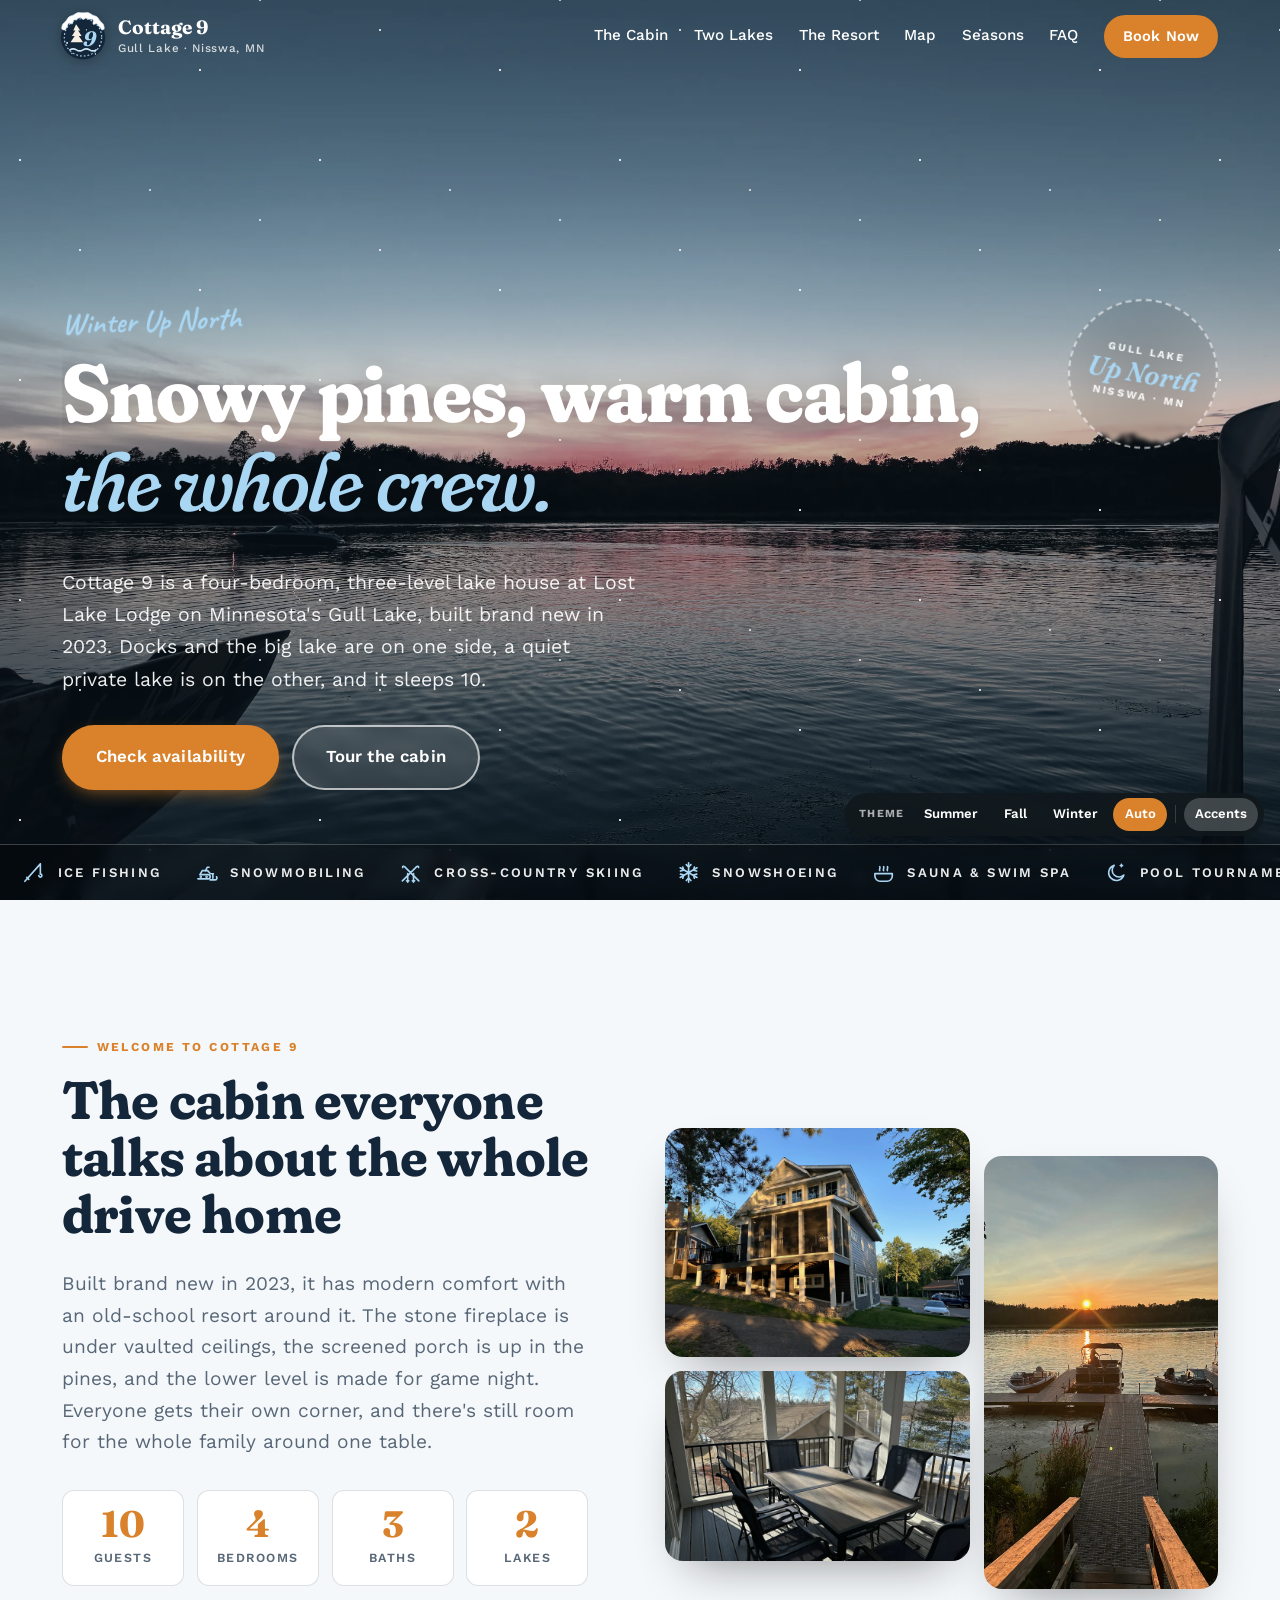
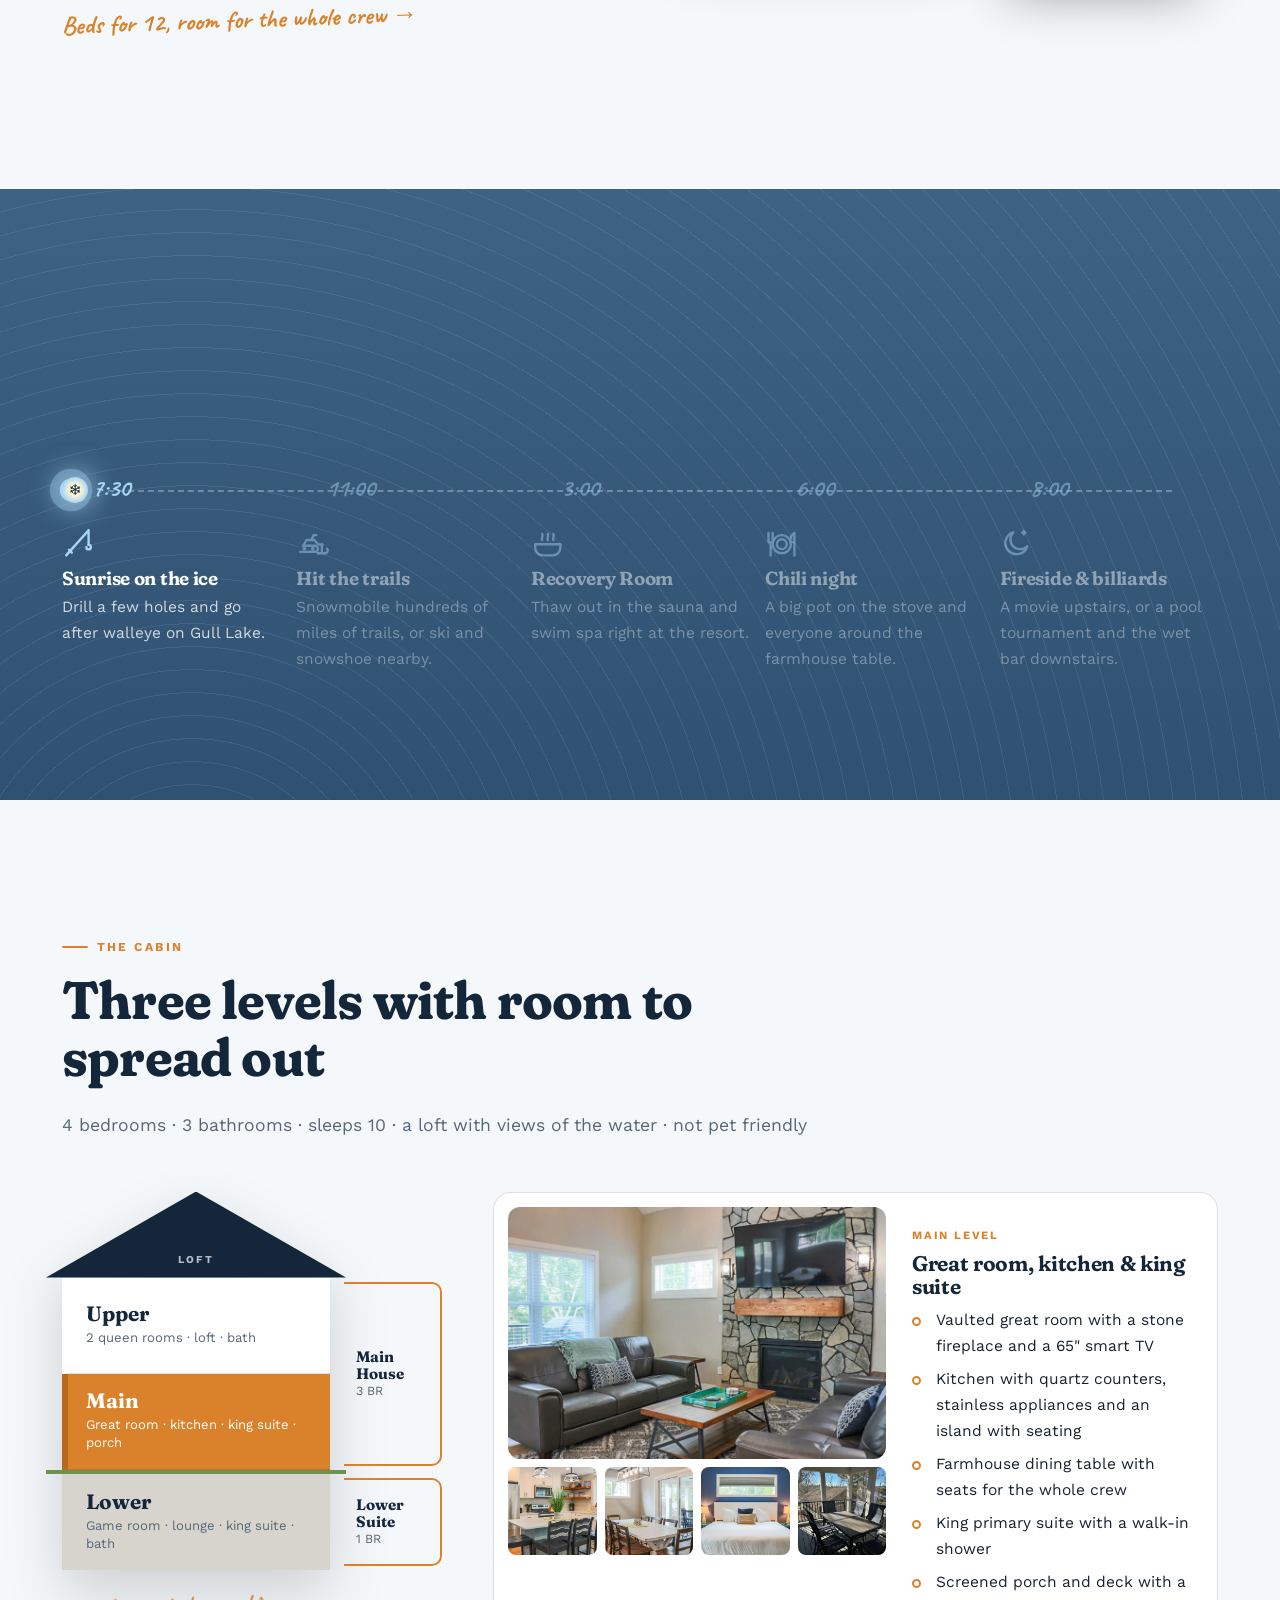
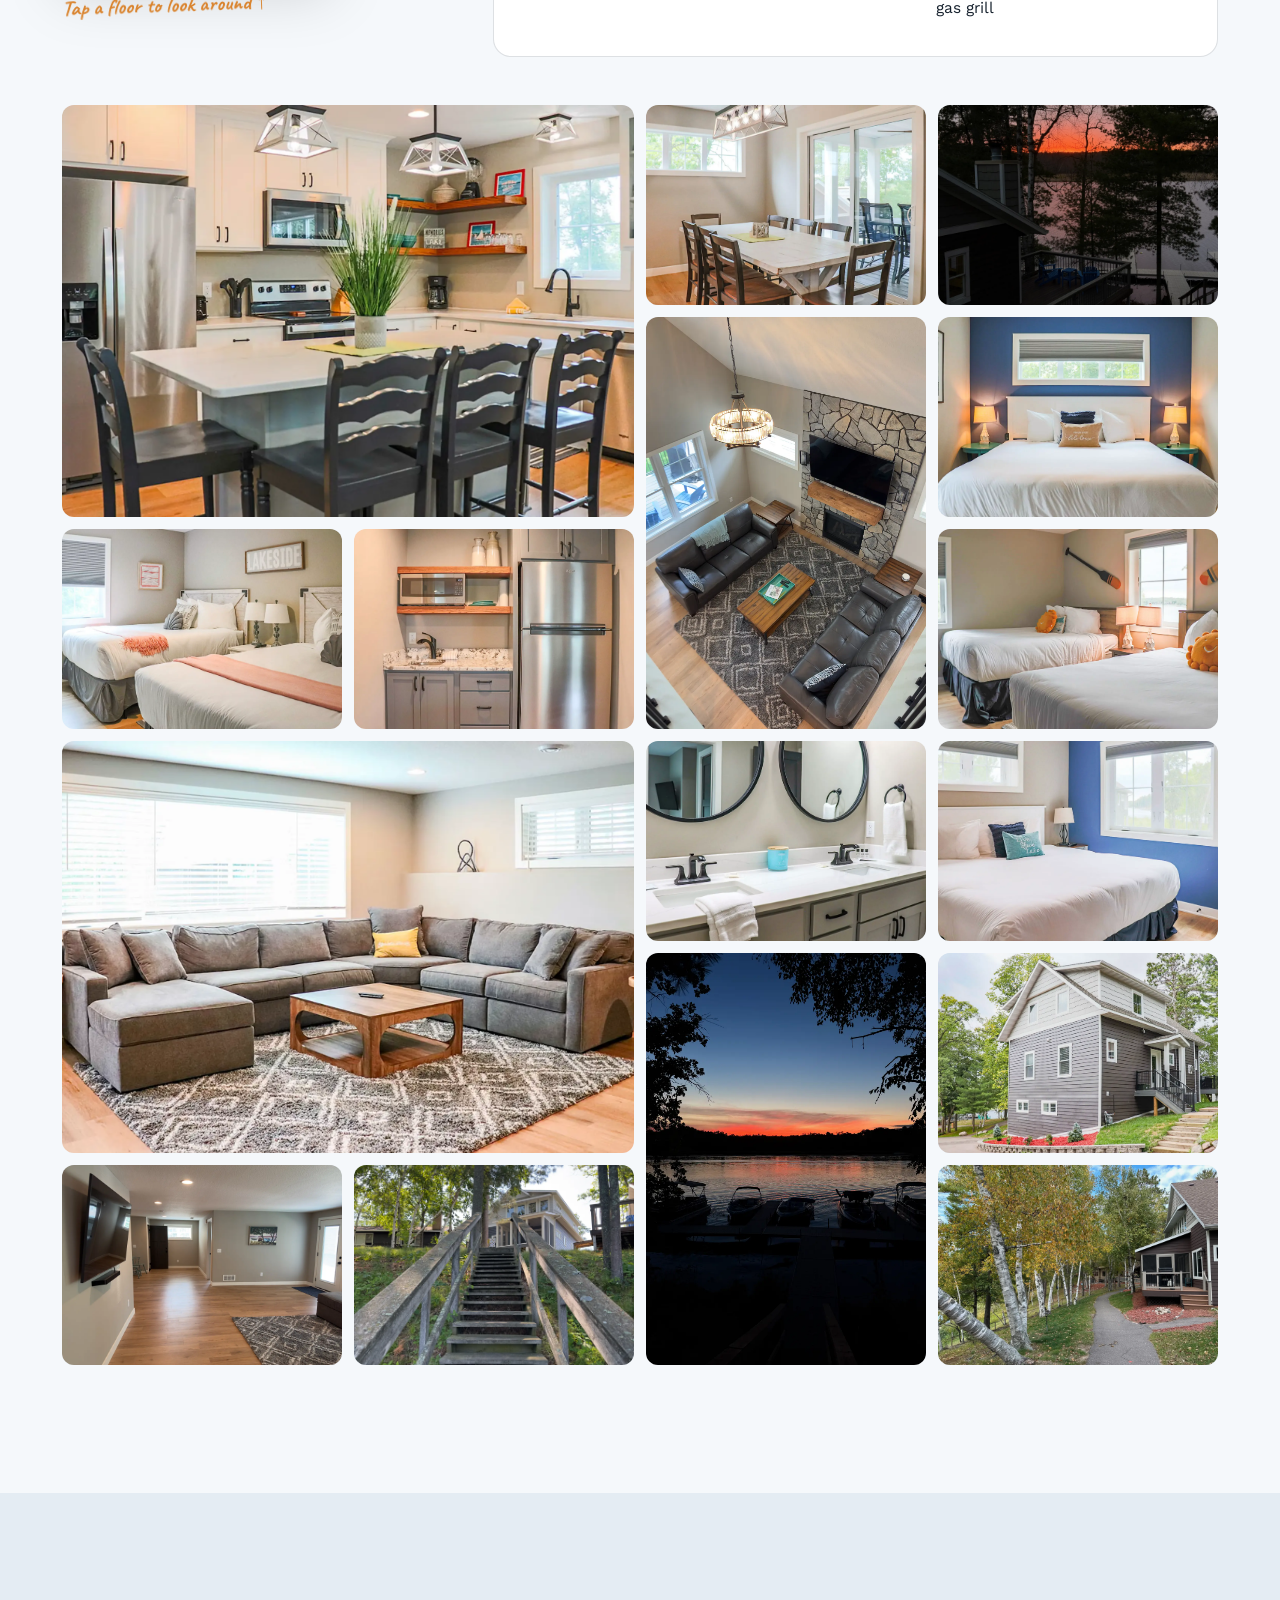
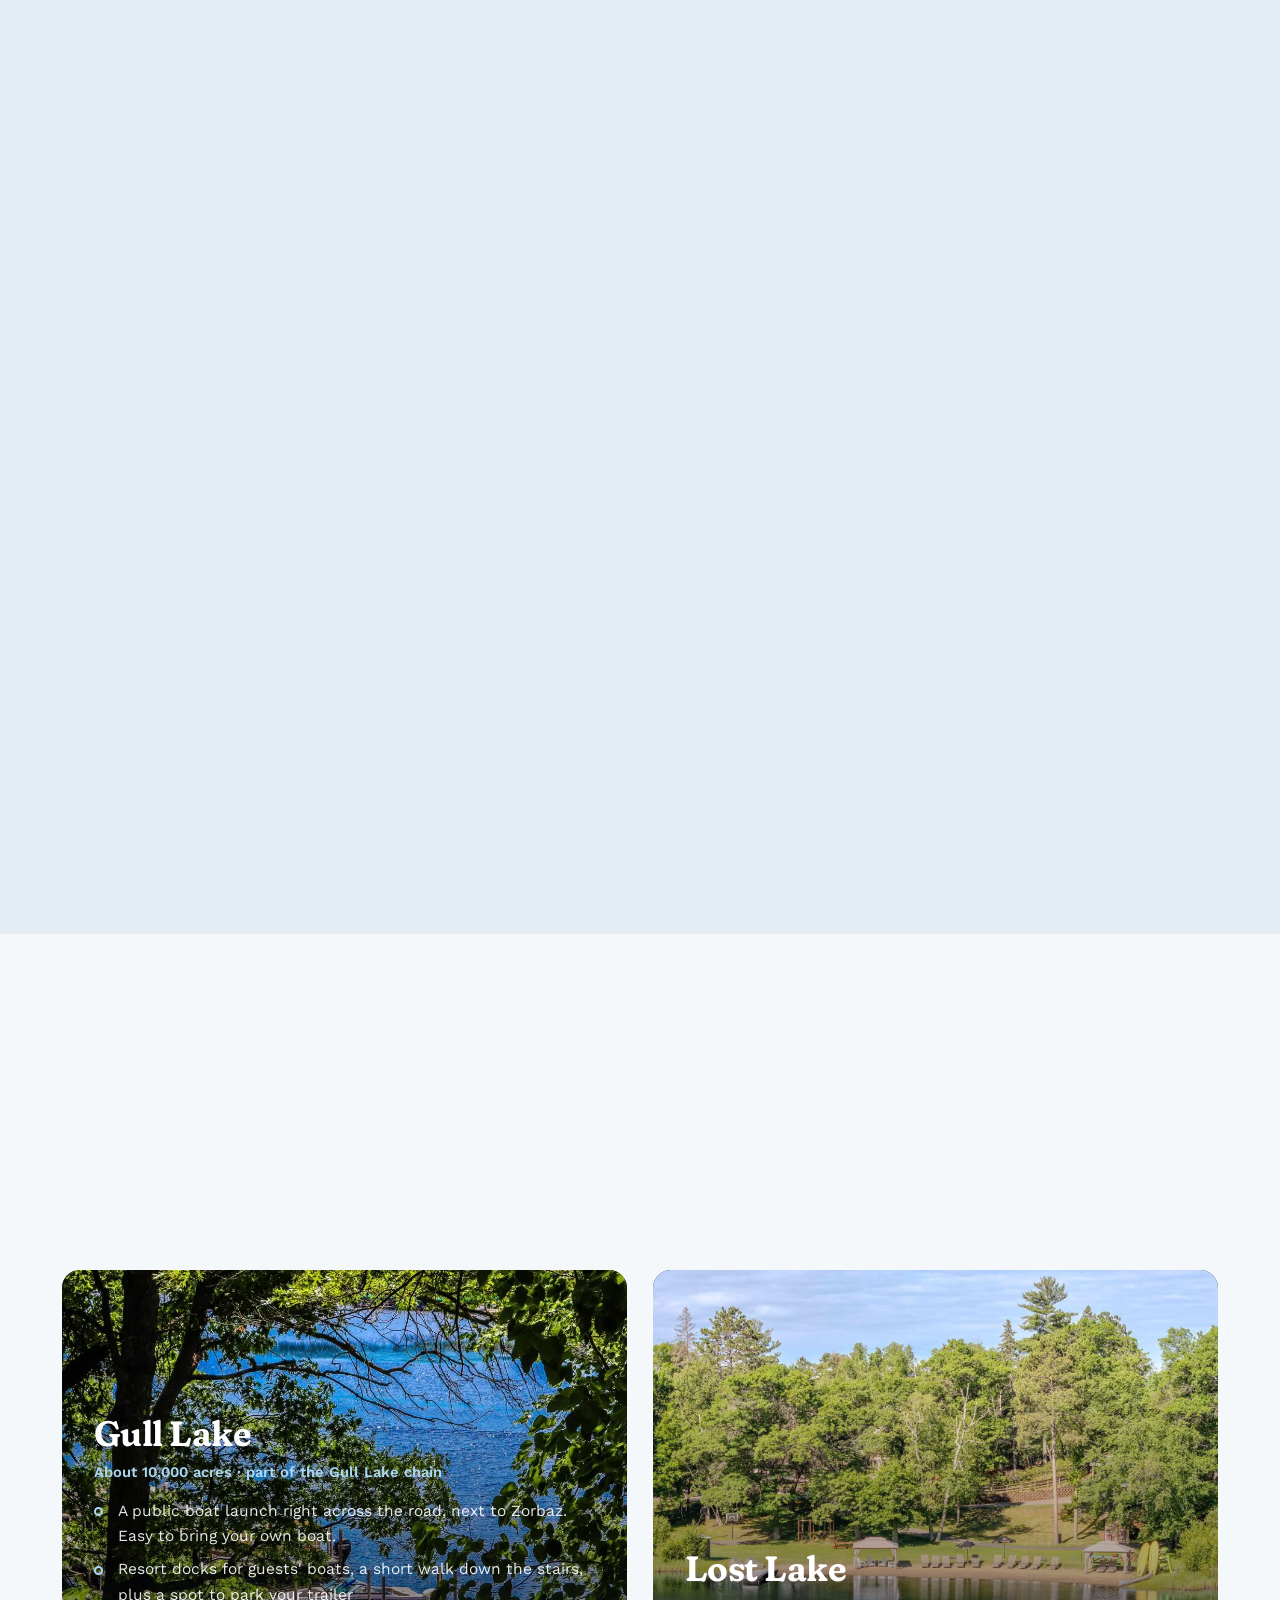
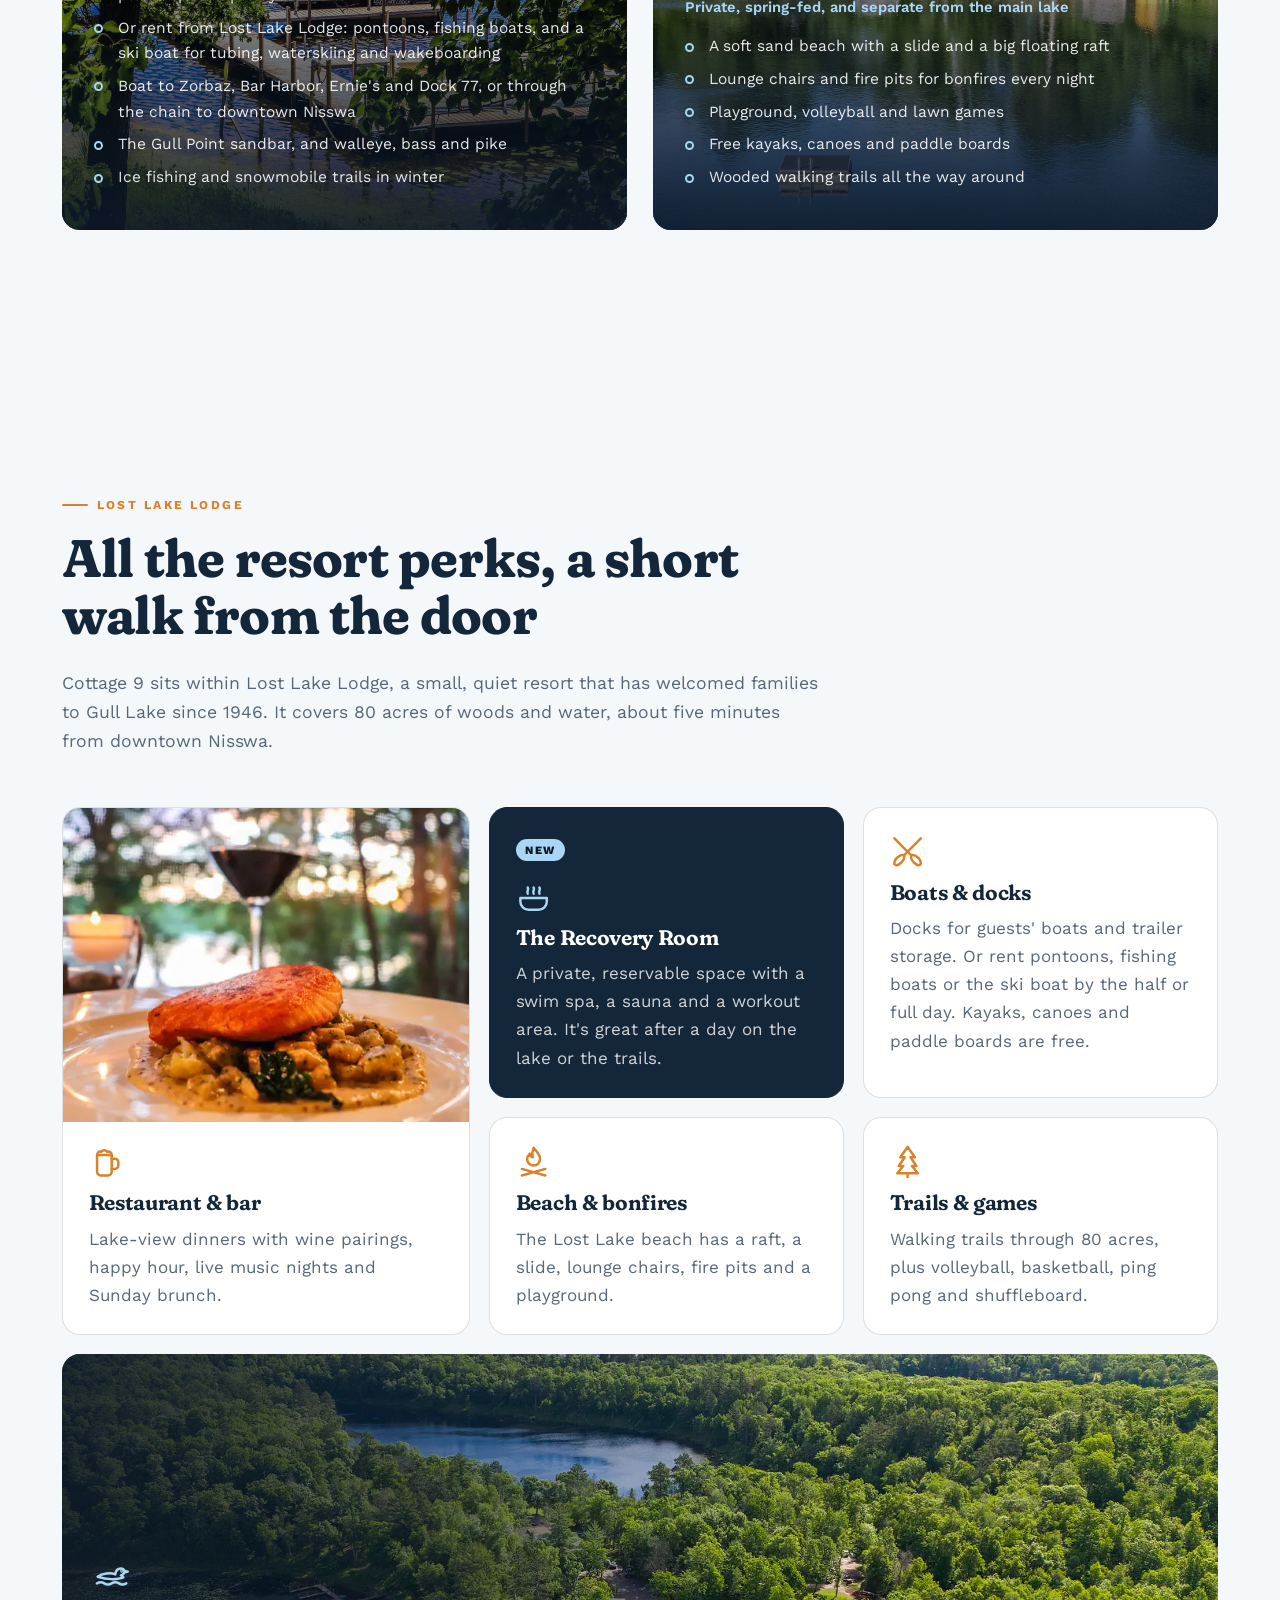
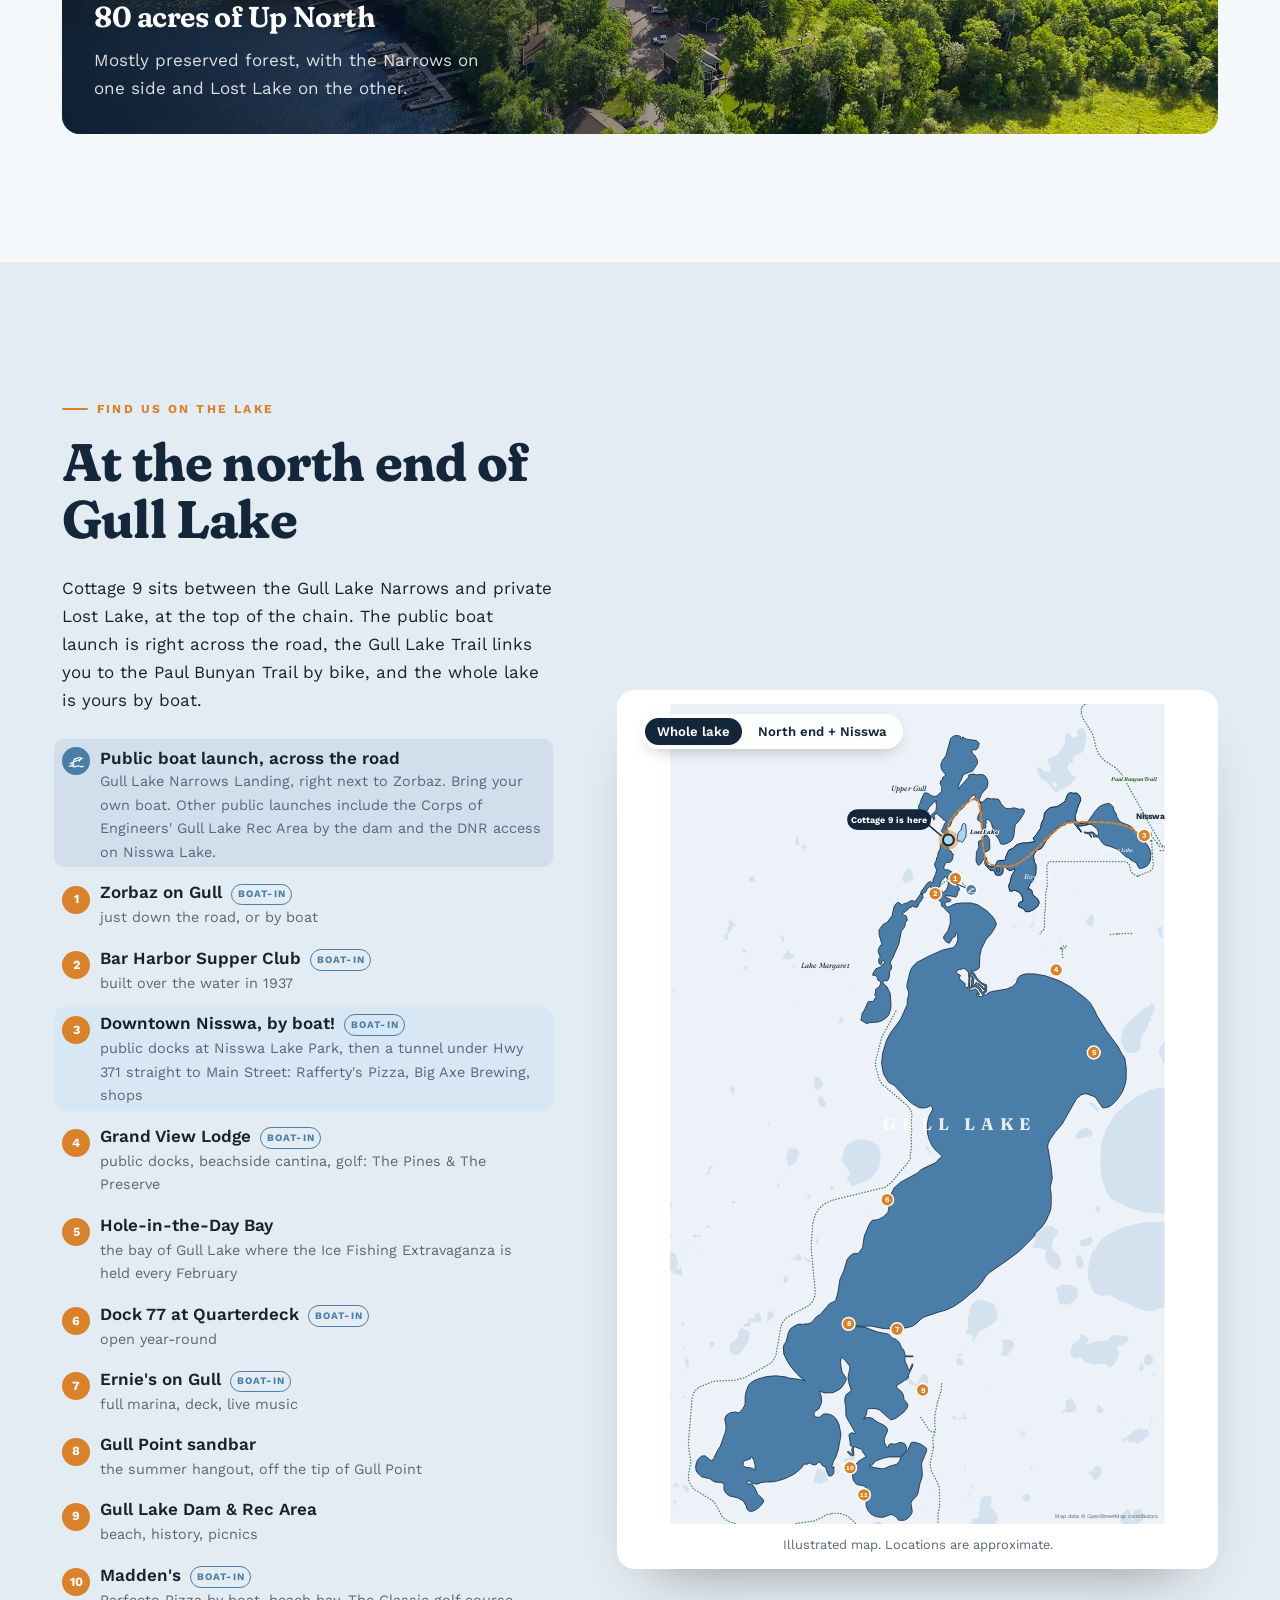
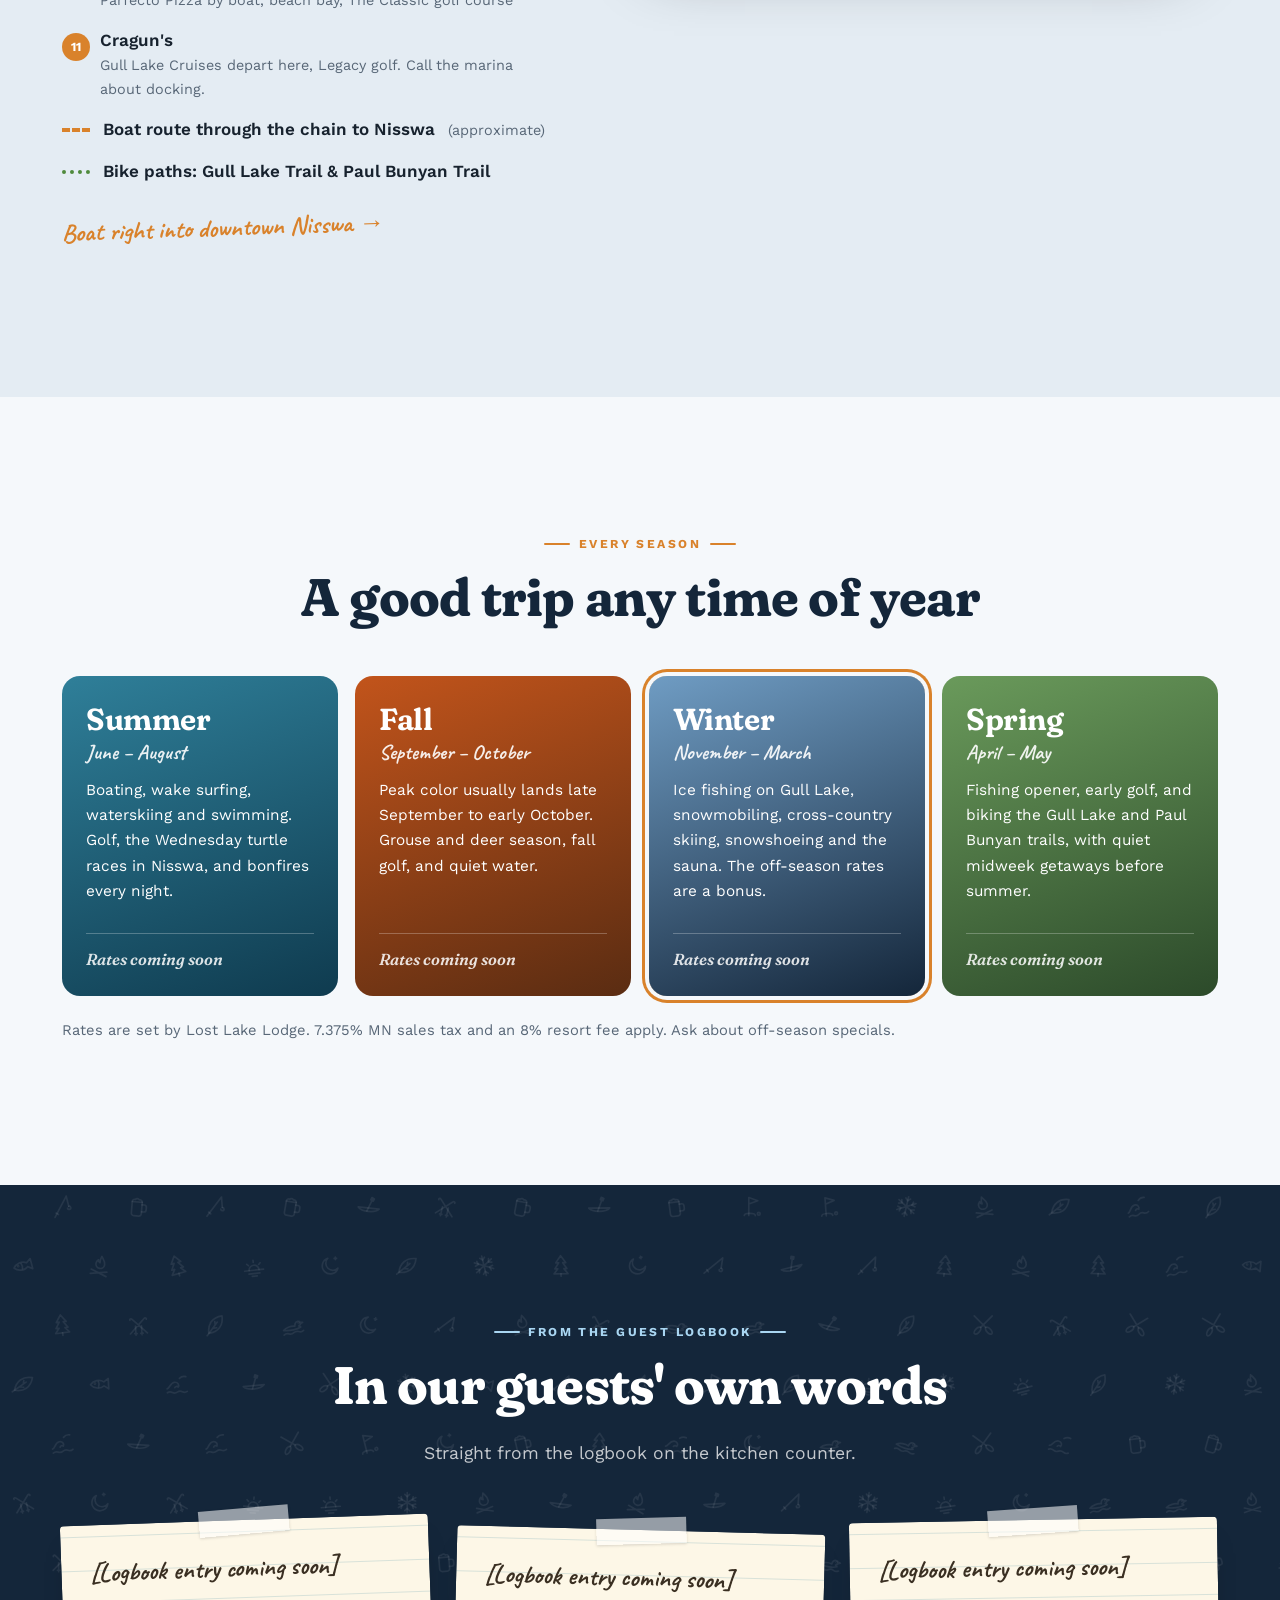
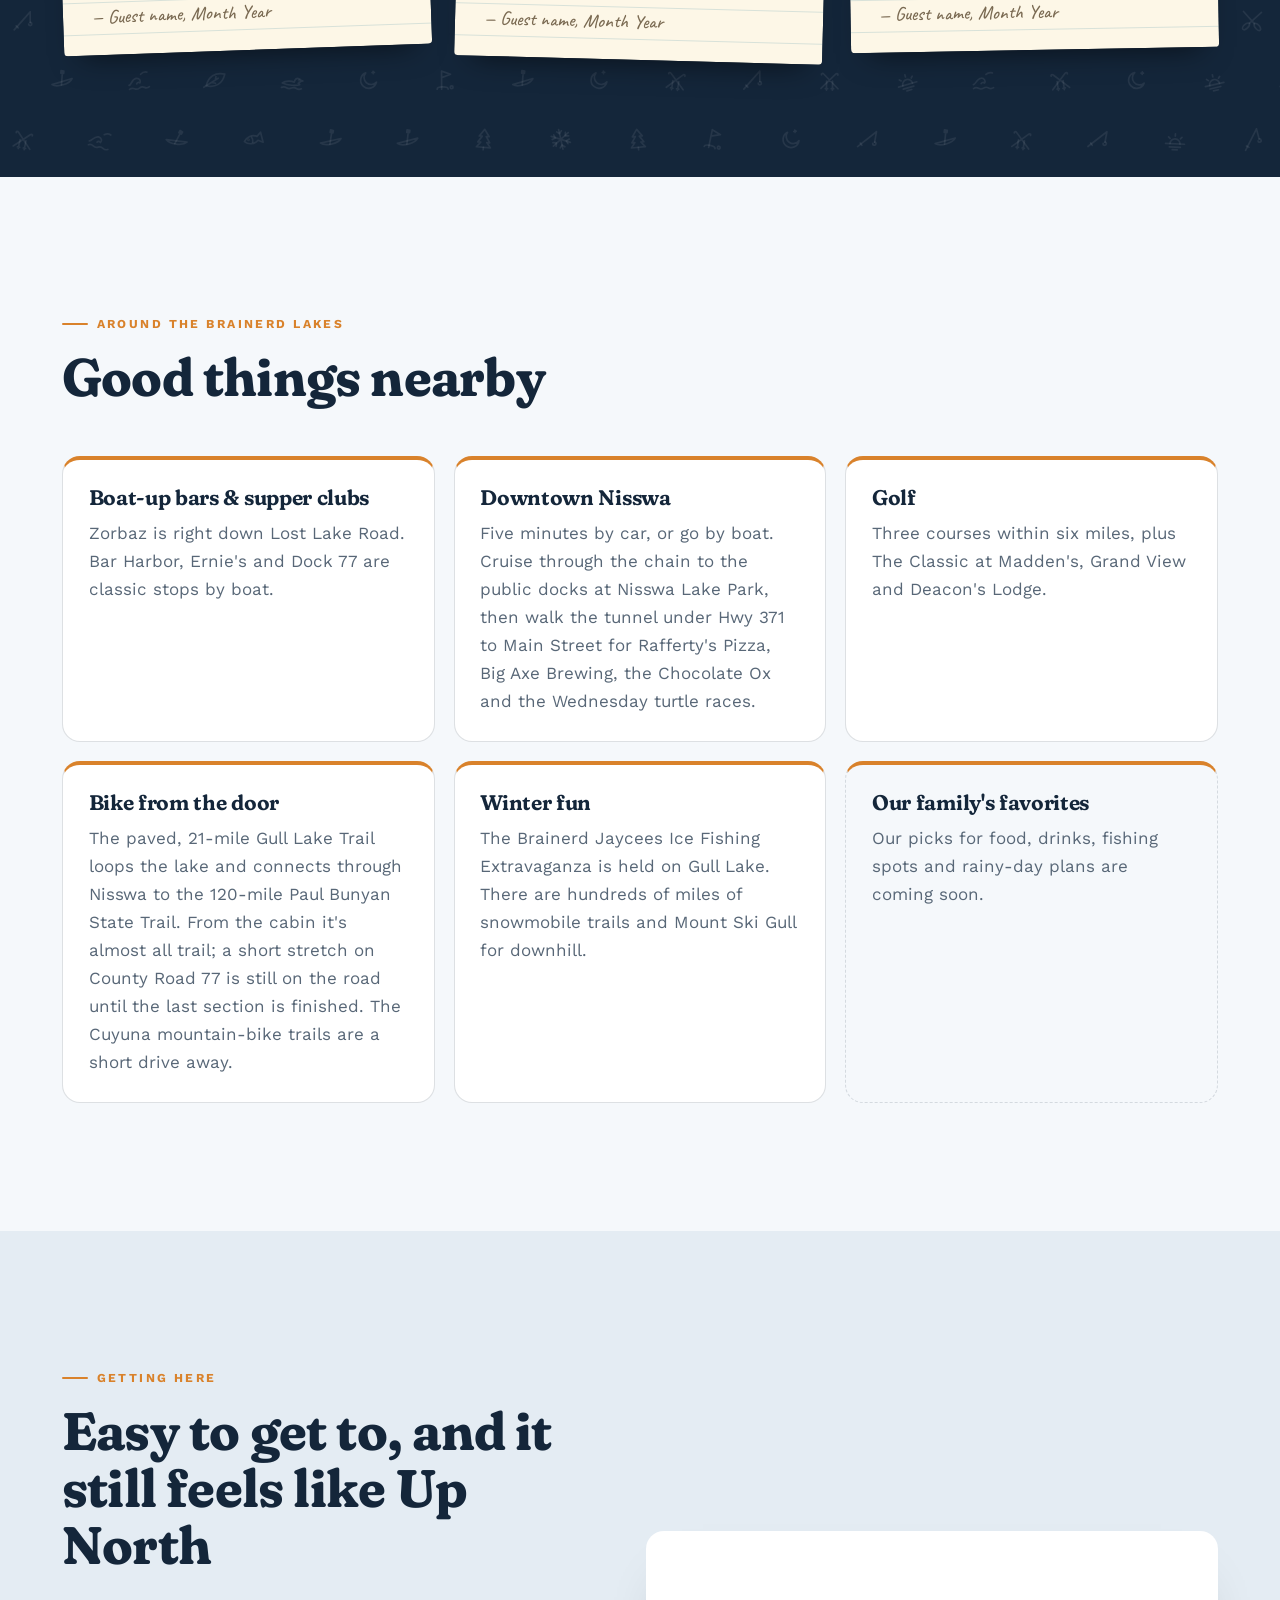
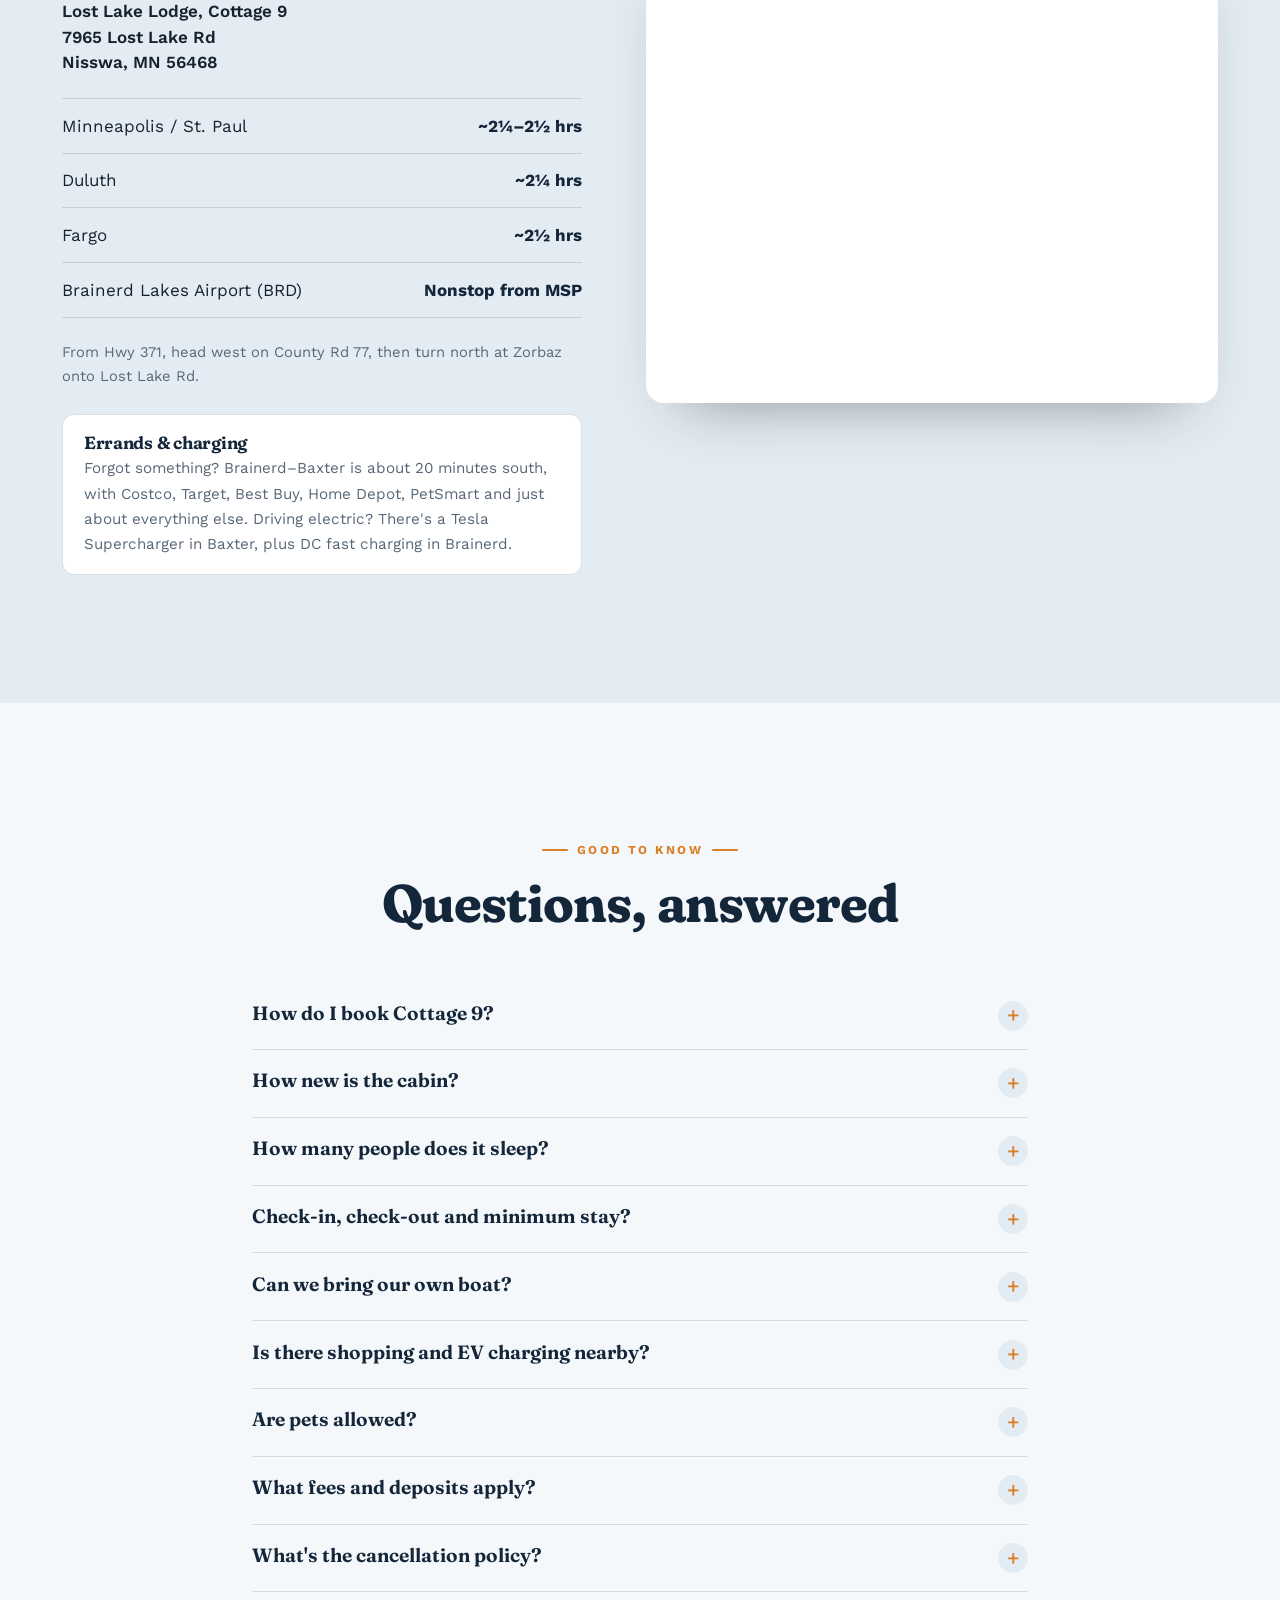
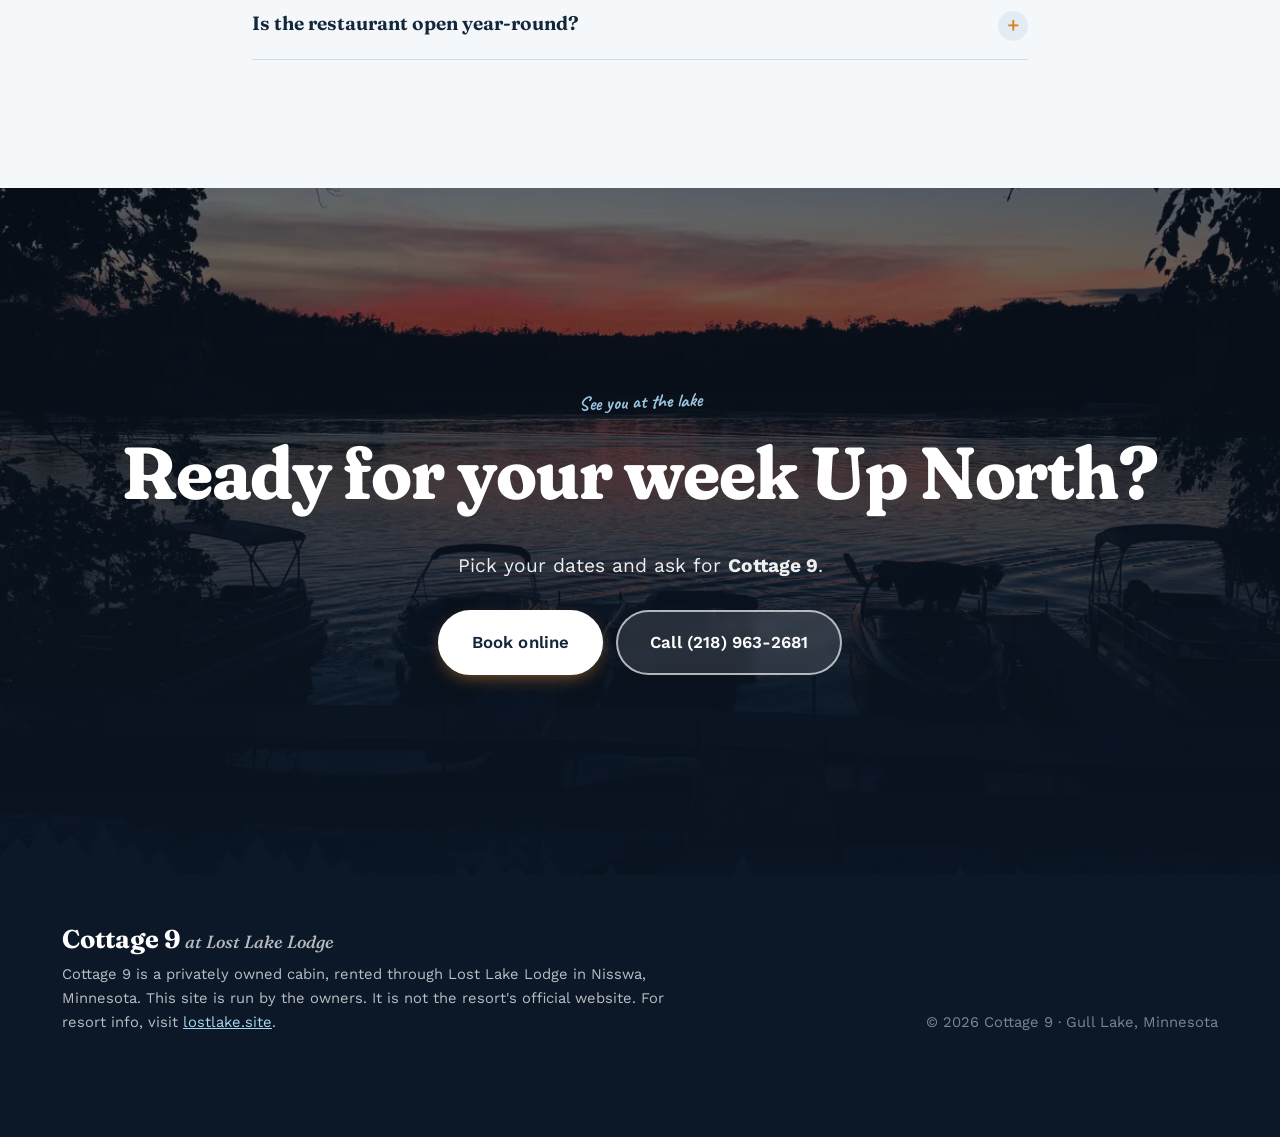
==== commit a465a540: "Phone fixes: collapsible theme pill, readable lake card text; v4 map toggle stays in the map, tappab" ====
--- a/index.html
+++ b/index.html
@@ -46,7 +46,7 @@
   <link rel="preconnect" href="https://fonts.googleapis.com">
   <link rel="preconnect" href="https://fonts.gstatic.com" crossorigin>
   <link href="https://fonts.googleapis.com/css2?family=Caveat:wght@500;700&family=Fraunces:ital,opsz,wght,SOFT@0,9..144,500..800,50..100;1,9..144,500,100&family=Work+Sans:wght@400;500;600;700&display=swap" rel="stylesheet">
-  <link rel="stylesheet" href="assets/css/site.css?v=e219a227">
+  <link rel="stylesheet" href="assets/css/site.css?v=54915d9e">
 
   <script type="application/ld+json">
   {
@@ -690,6 +690,7 @@
 
 <!-- Theme preview switcher (for choosing a look; can be removed at launch) -->
 <div class="season-switch" role="group" aria-label="Preview seasonal theme">
+  <button class="ss-toggle" aria-expanded="true" title="Preview themes">Theme ▴</button>
   <span>Theme</span>
   <button data-season-btn="summer">Summer</button>
   <button data-season-btn="fall">Fall</button>
@@ -706,6 +707,6 @@
   <button class="lb-next" aria-label="Next photo">›</button>
 </dialog>
 
-<script src="assets/js/site.js?v=7ed2b70f" defer></script>
+<script src="assets/js/site.js?v=c4a6e6b2" defer></script>
 </body>
 </html>
--- a/assets/css/site.css
+++ b/assets/css/site.css
@@ -705,3 +705,13 @@
 .errands { margin-top: 1.6rem; padding: 1.1rem 1.3rem; border-radius: var(--radius-sm); background: var(--card); border: 1px solid var(--line); }
 .errands h3 { font-size: 1.1rem; margin-bottom: .3rem; }
 .errands p { margin: 0; color: var(--muted); font-size: .95rem; }
+
+/* ---------- phone fixes (2026-11-07) ---------- */
+.ss-toggle { display: none; }
+@media (max-width: 640px) {
+  .season-switch { left: auto; right: 12px; transform: none; bottom: calc(12px + env(safe-area-inset-bottom, 0px)); padding: 4px; }
+  .season-switch .ss-toggle { display: inline-flex; align-items: center; gap: .35em; }
+  .season-switch.collapsed > :not(.ss-toggle) { display: none; }
+  .season-switch:not(.collapsed) .ss-toggle { display: none; }
+  .lake-card::before { background: linear-gradient(180deg, rgba(0,0,0,.15) 0%, rgba(0,0,0,.45) 30%, color-mix(in srgb, var(--deep-2) 94%, transparent) 62%); }
+}
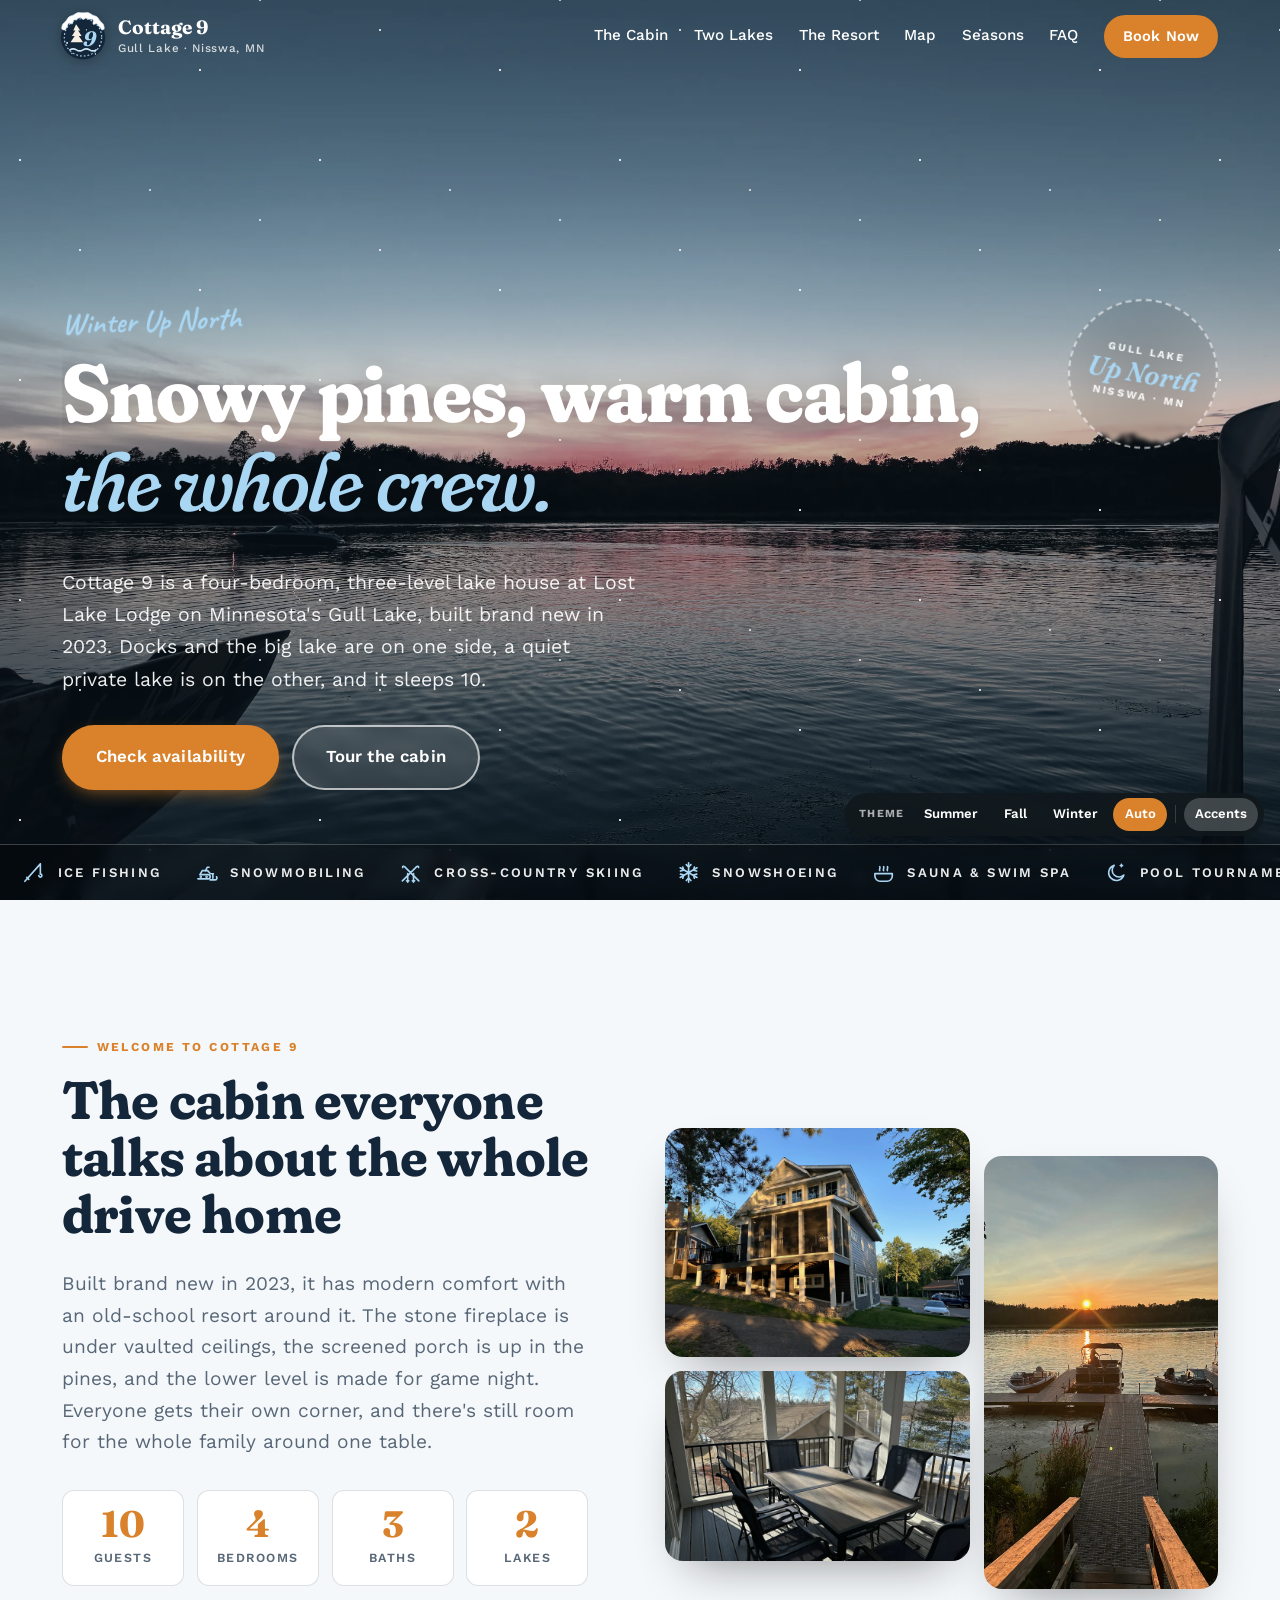
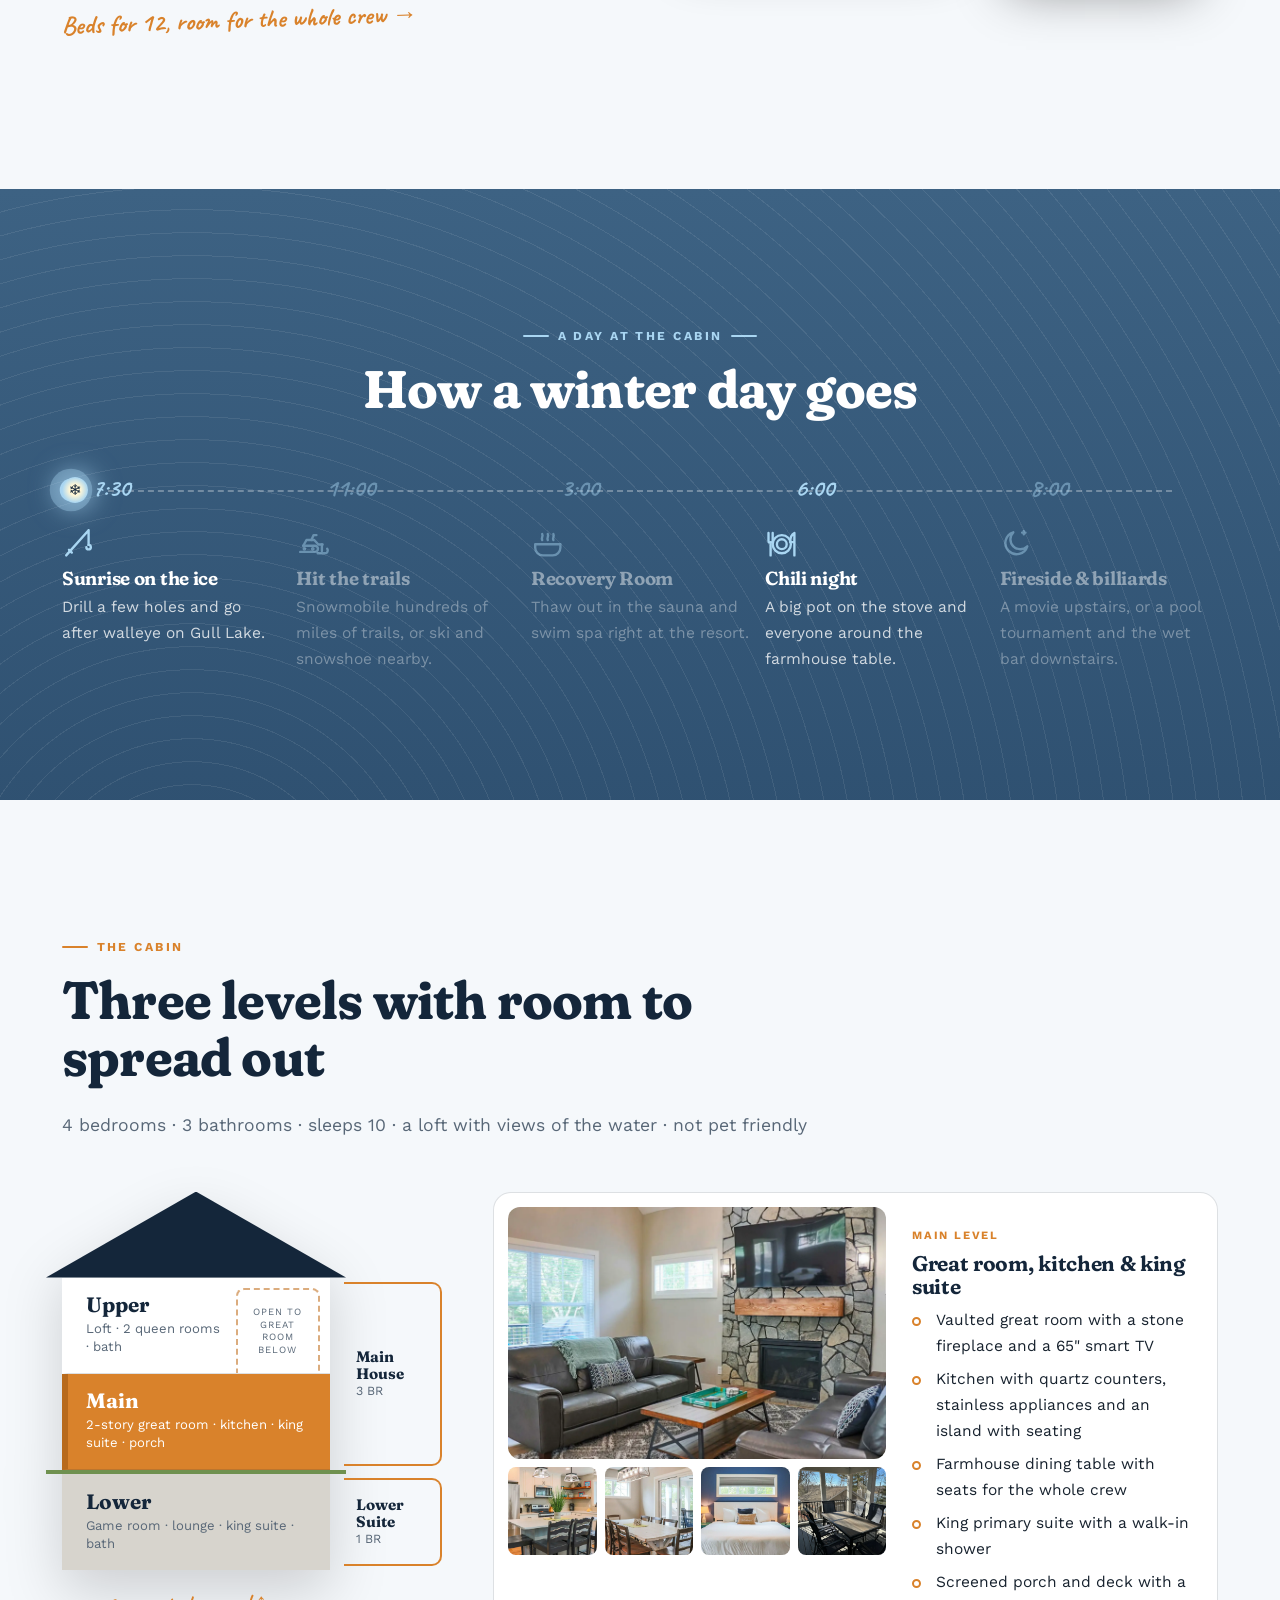
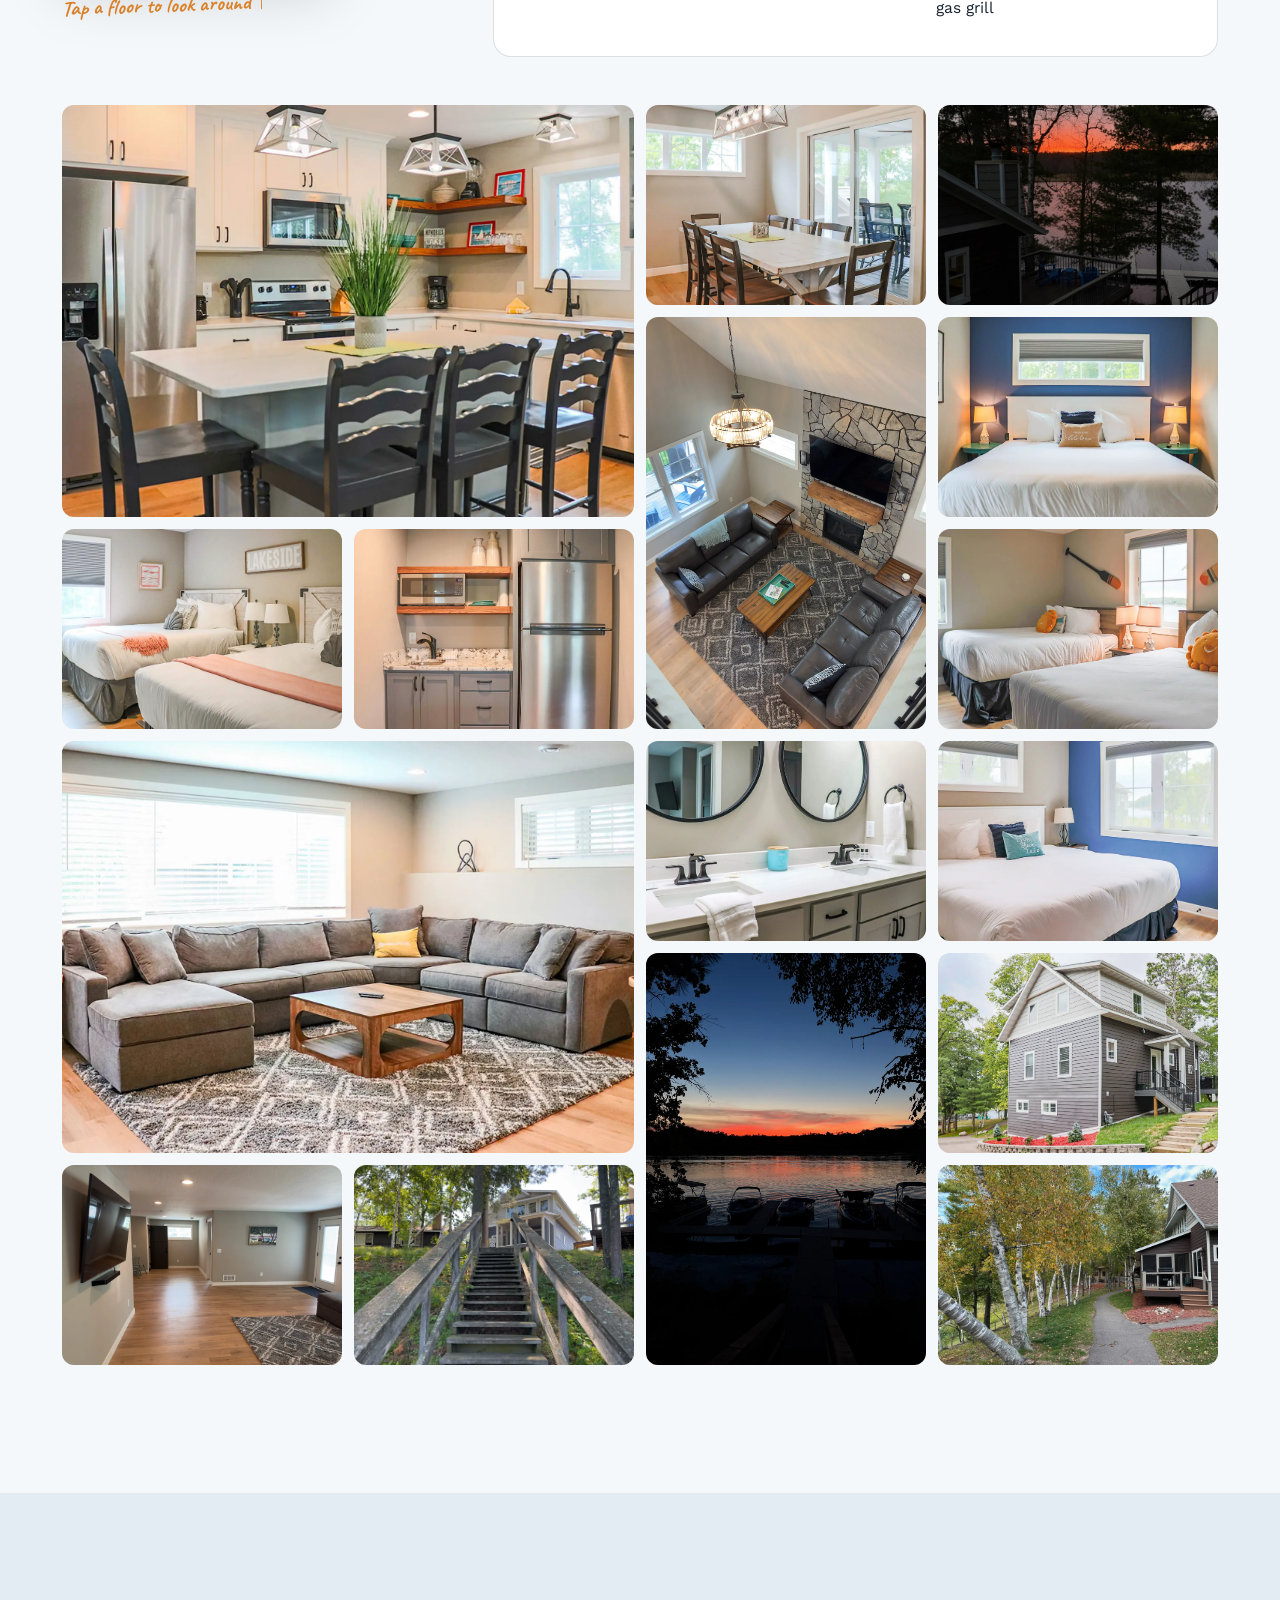
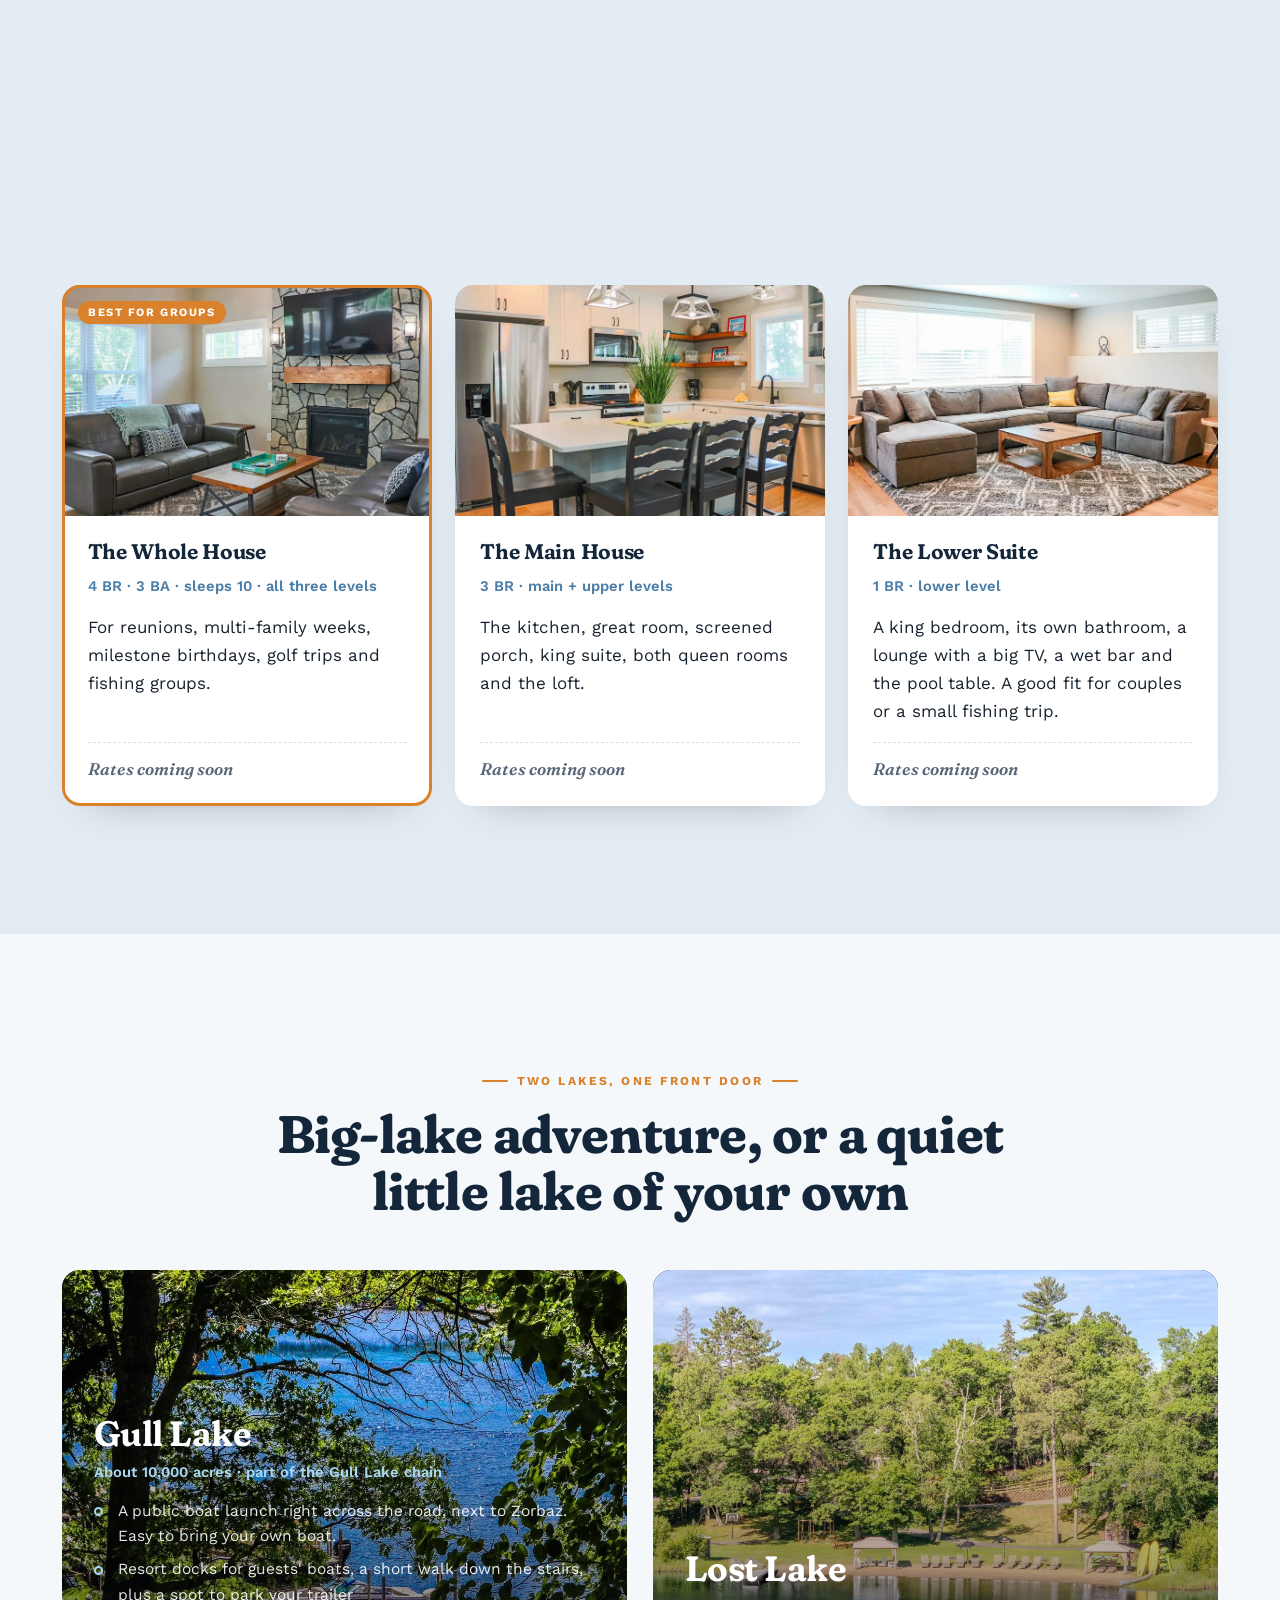
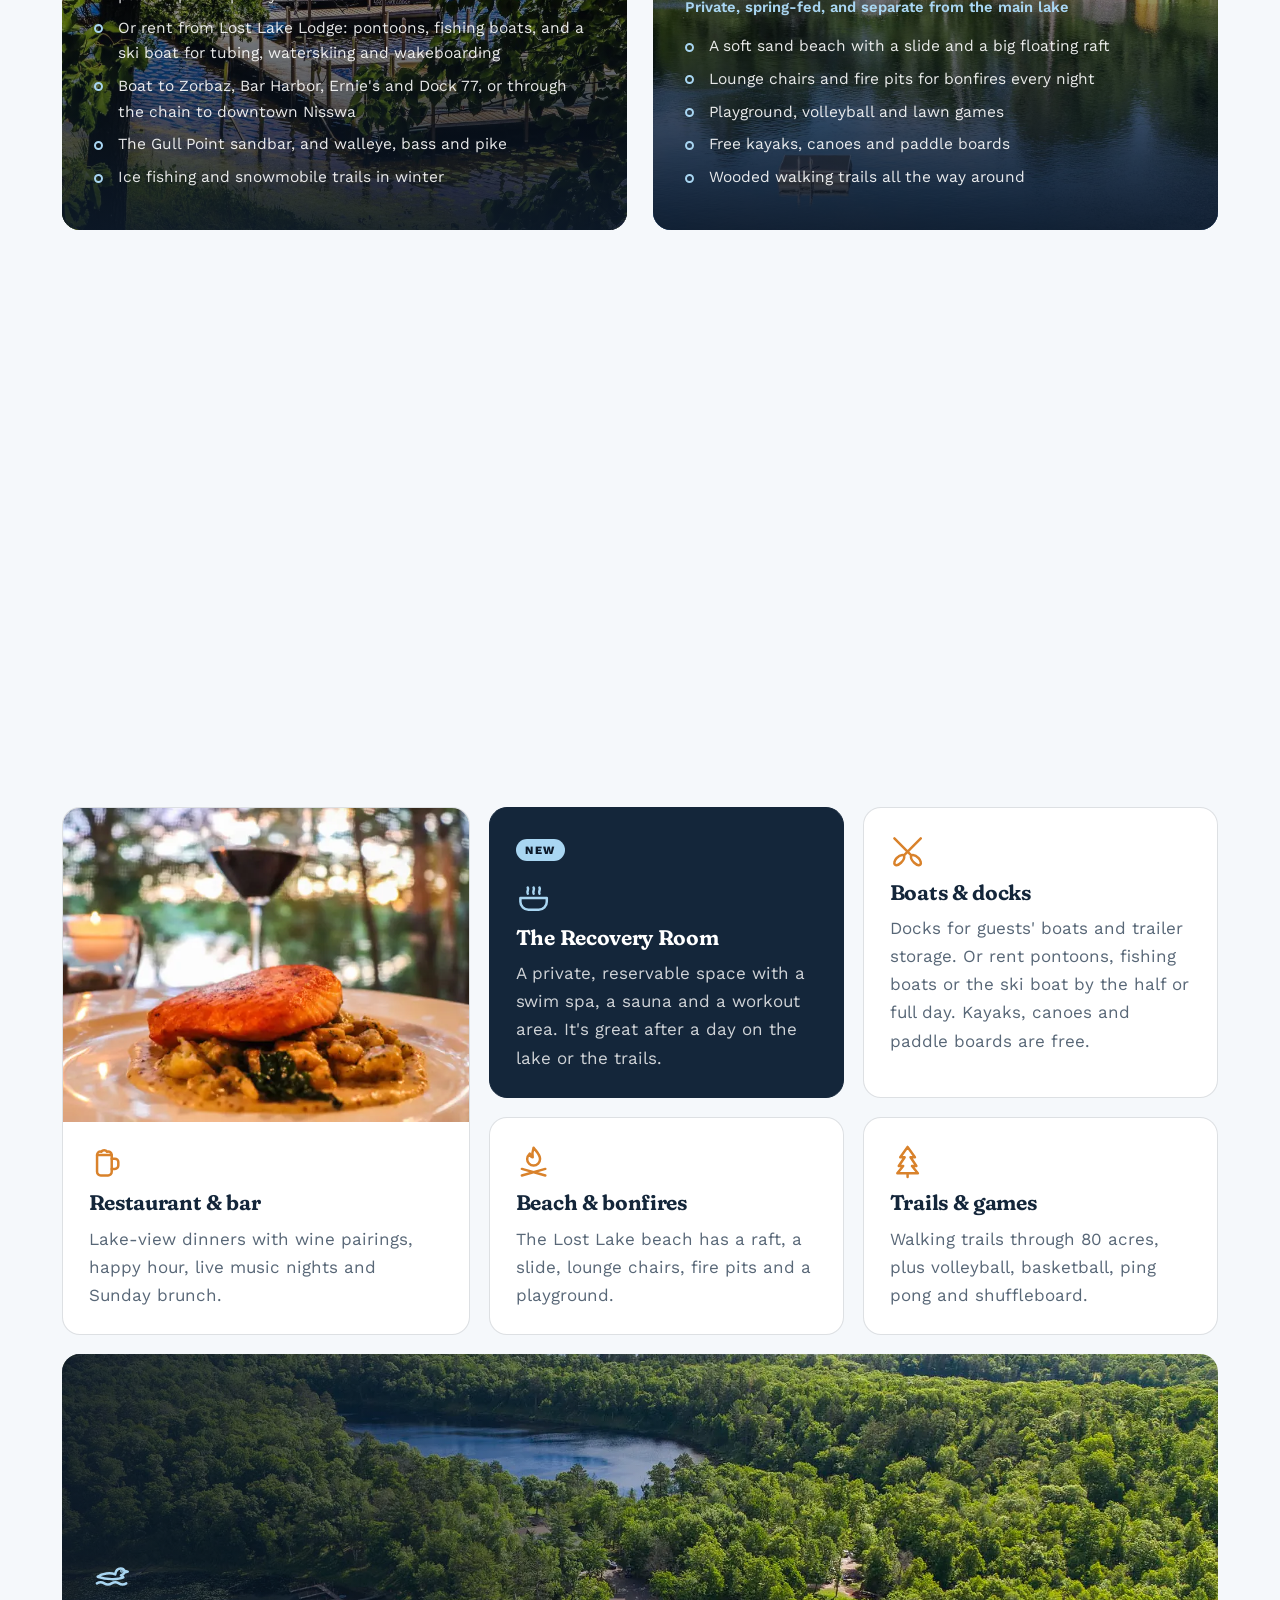
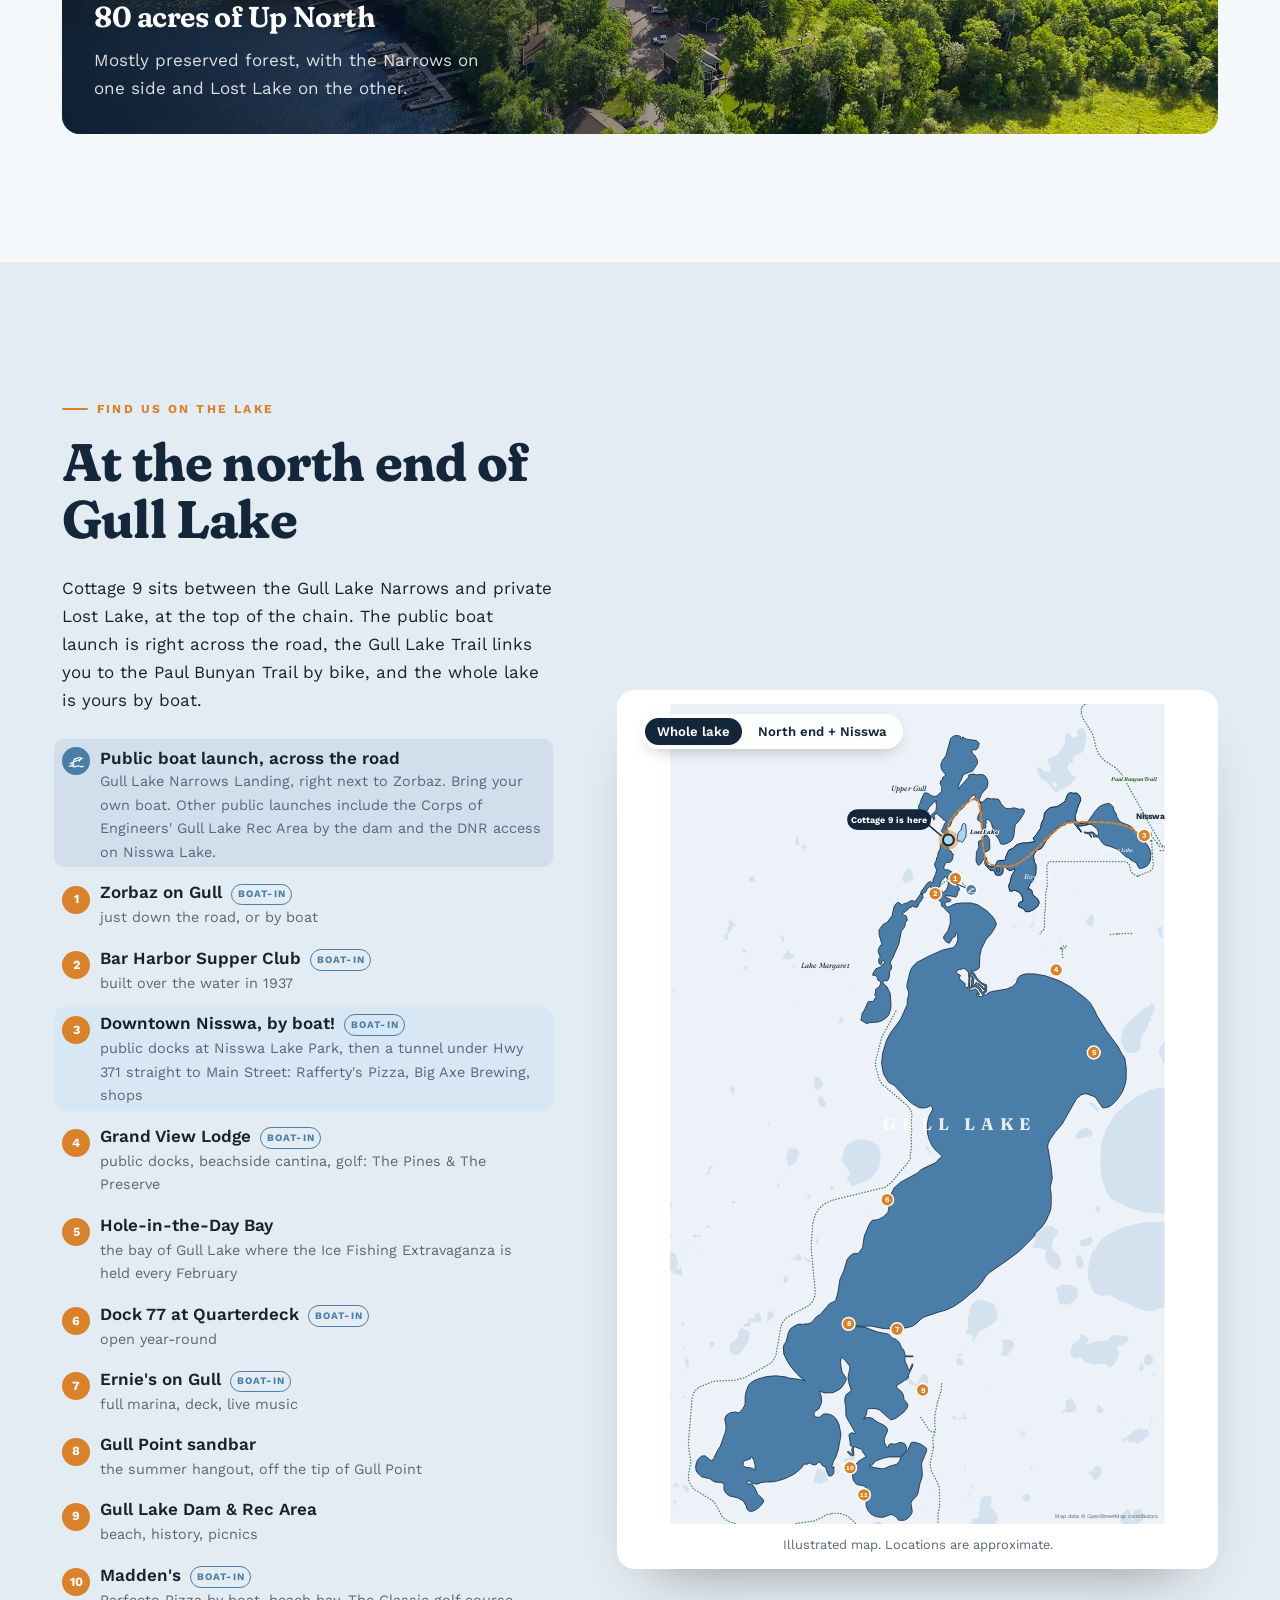
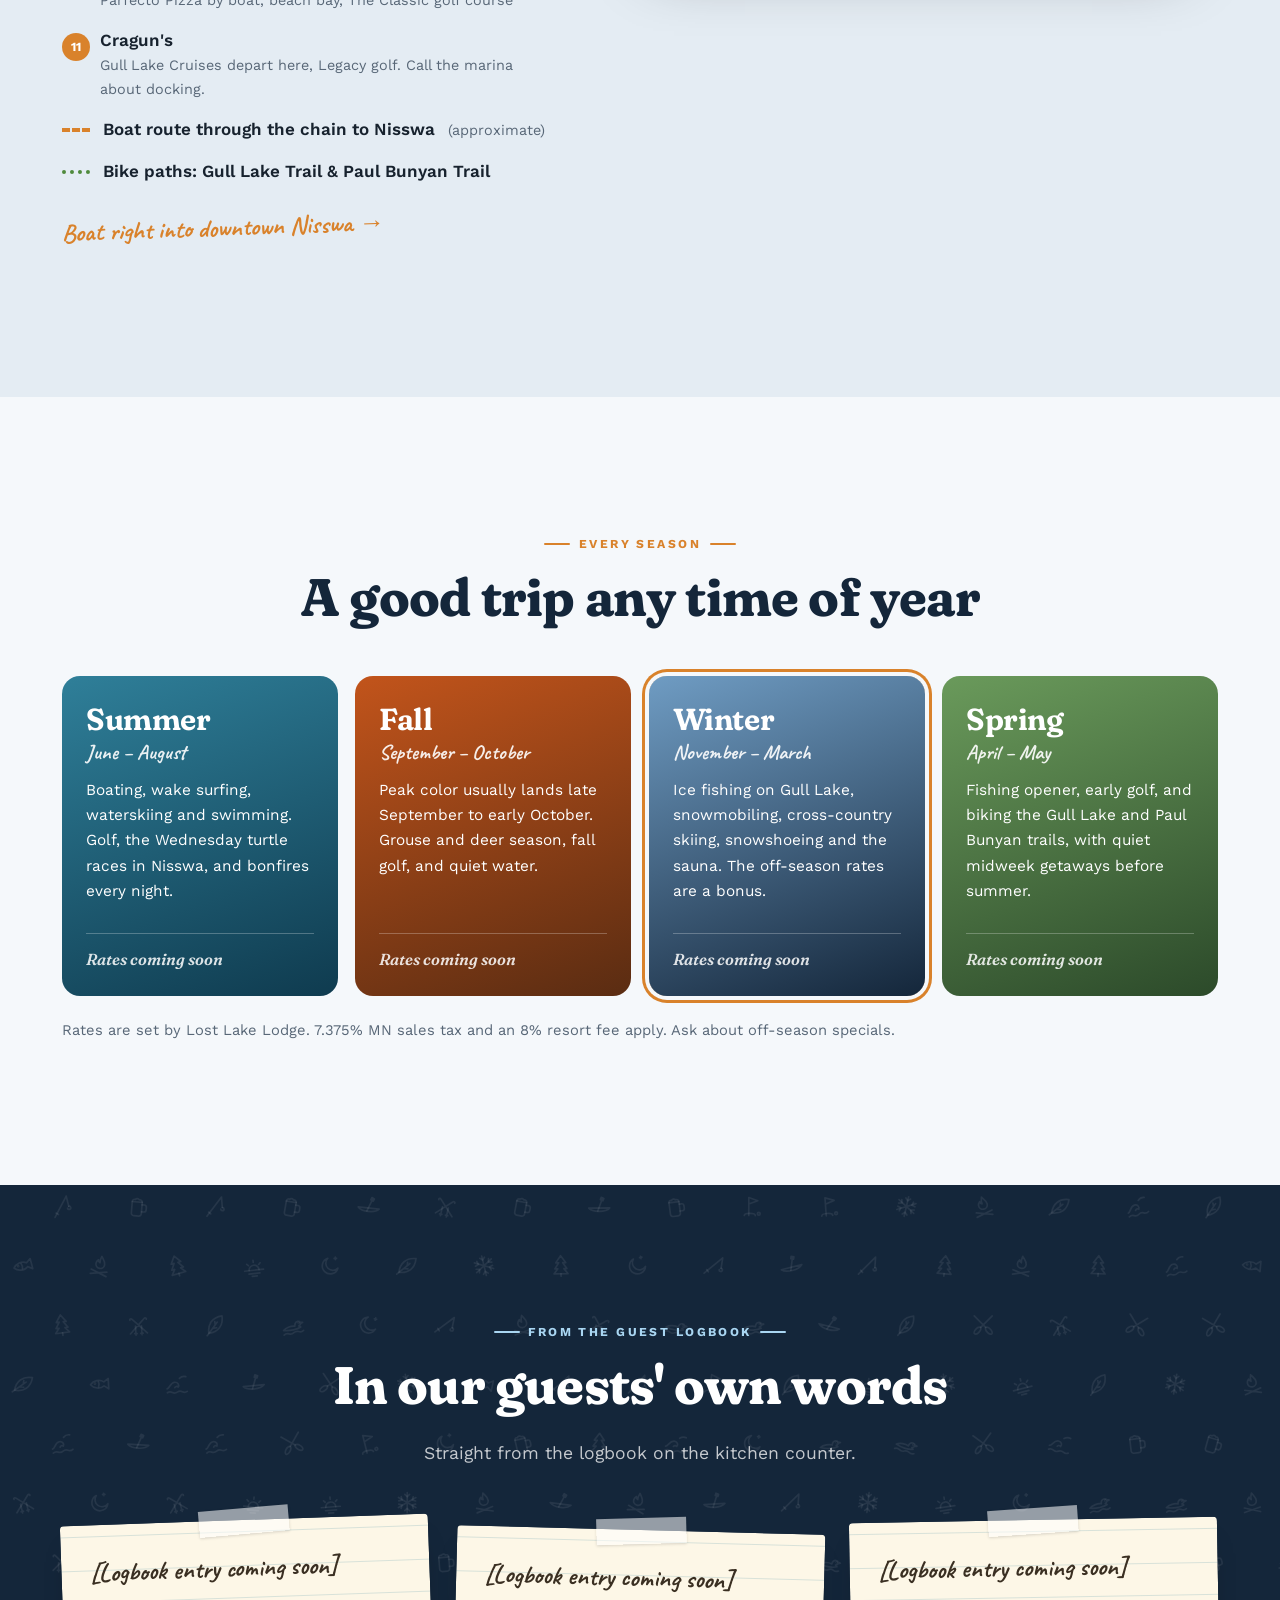
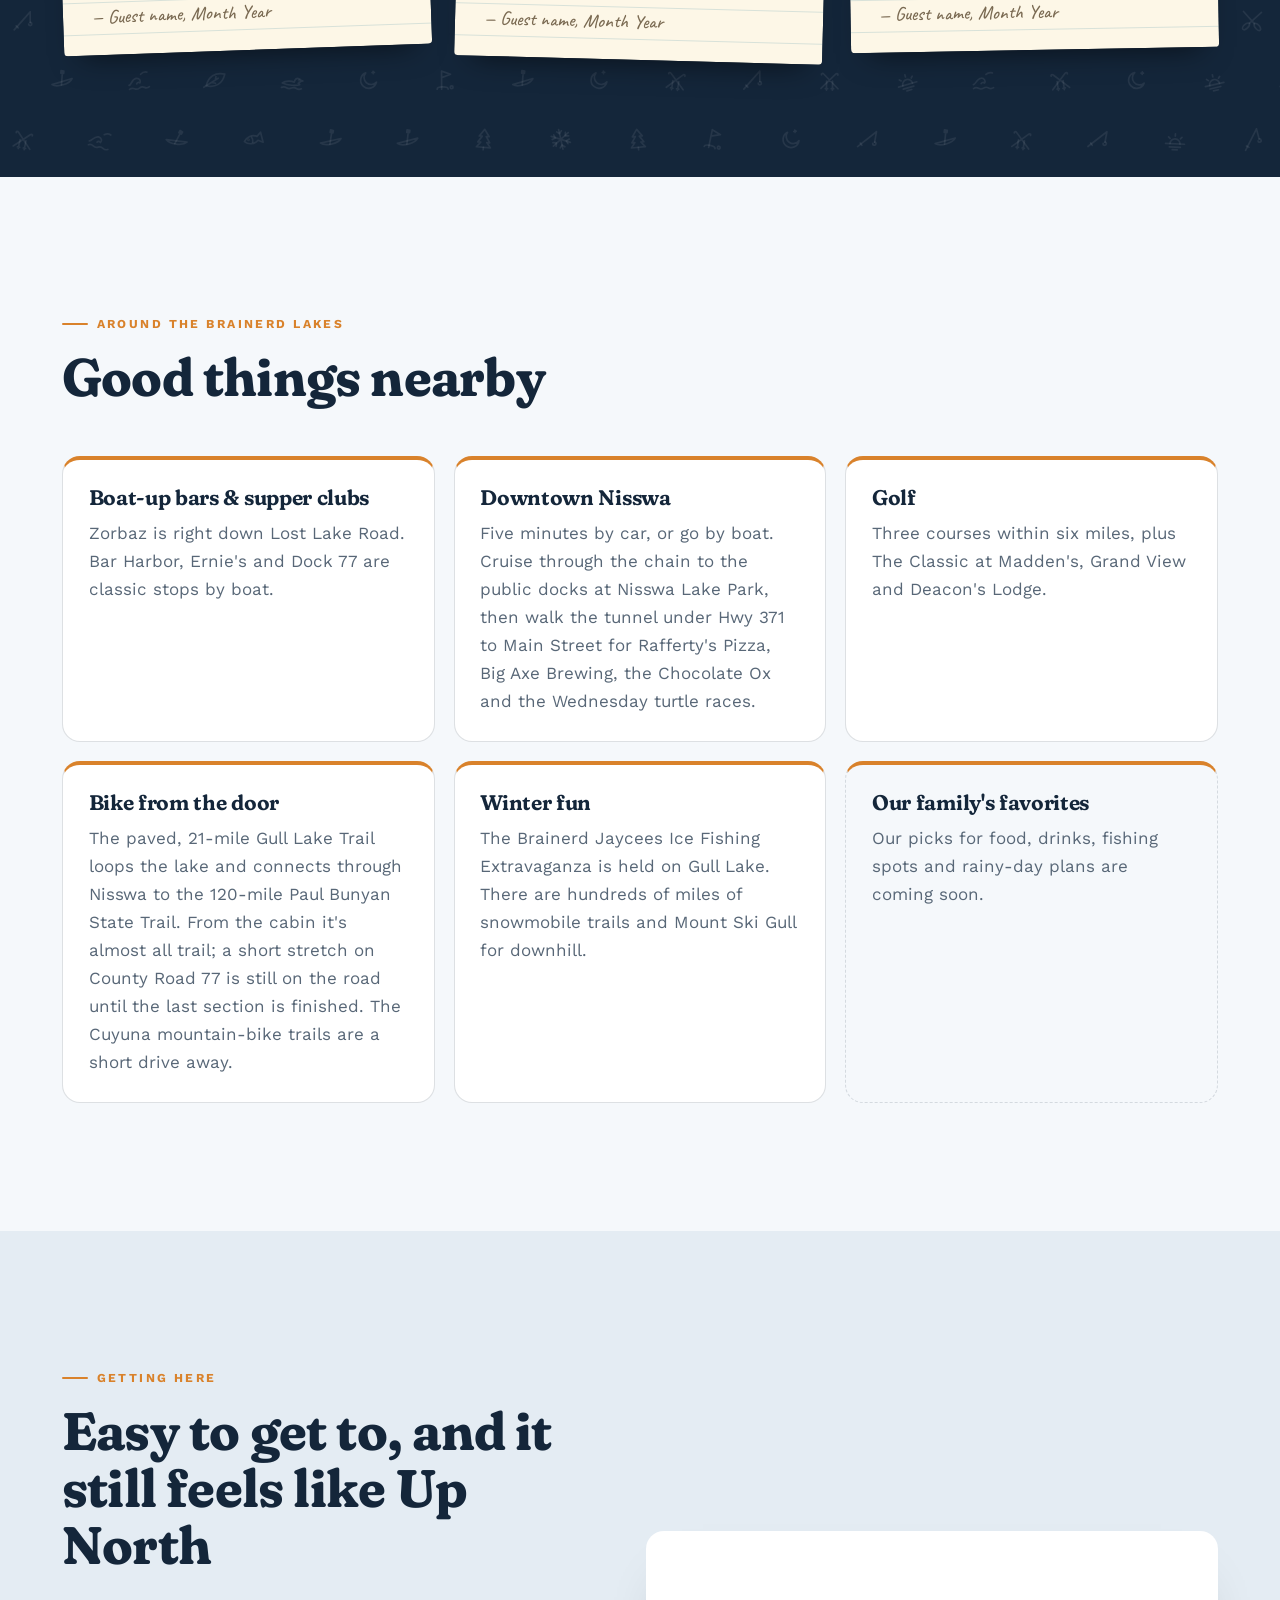
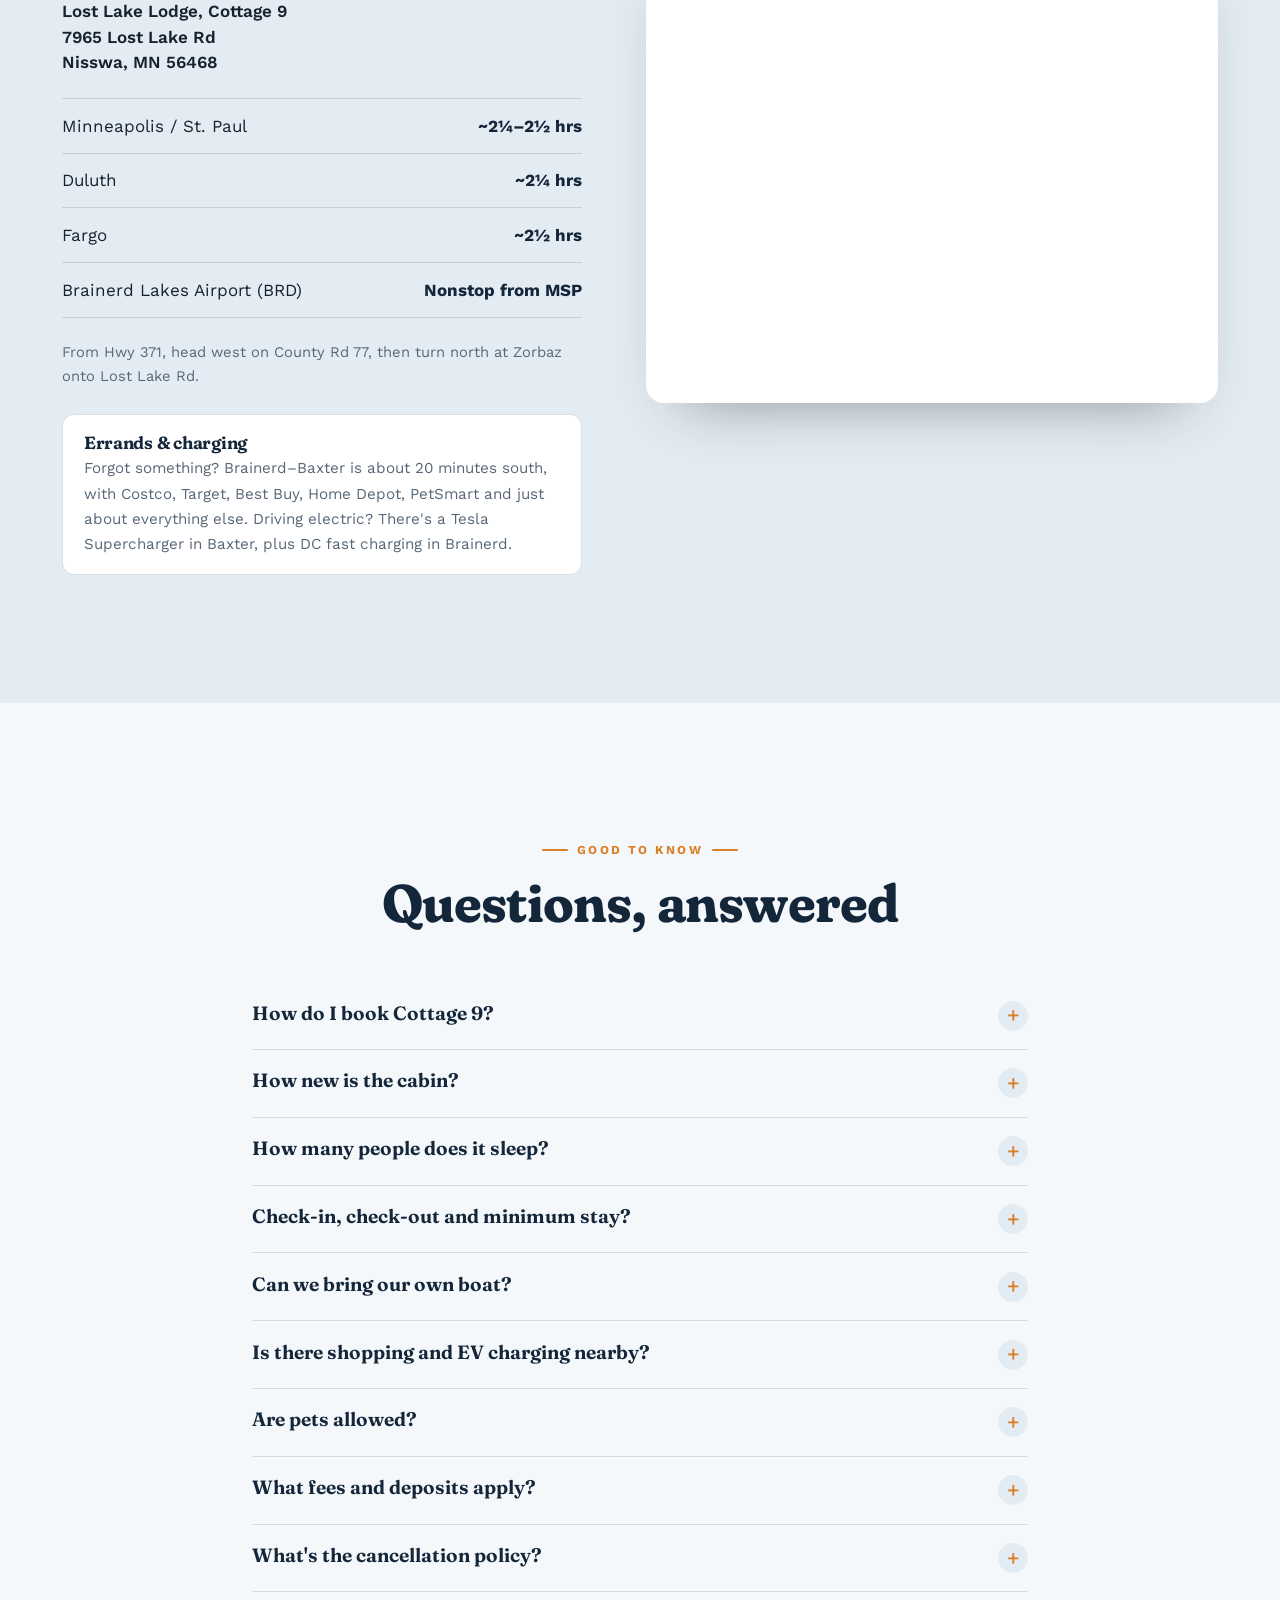
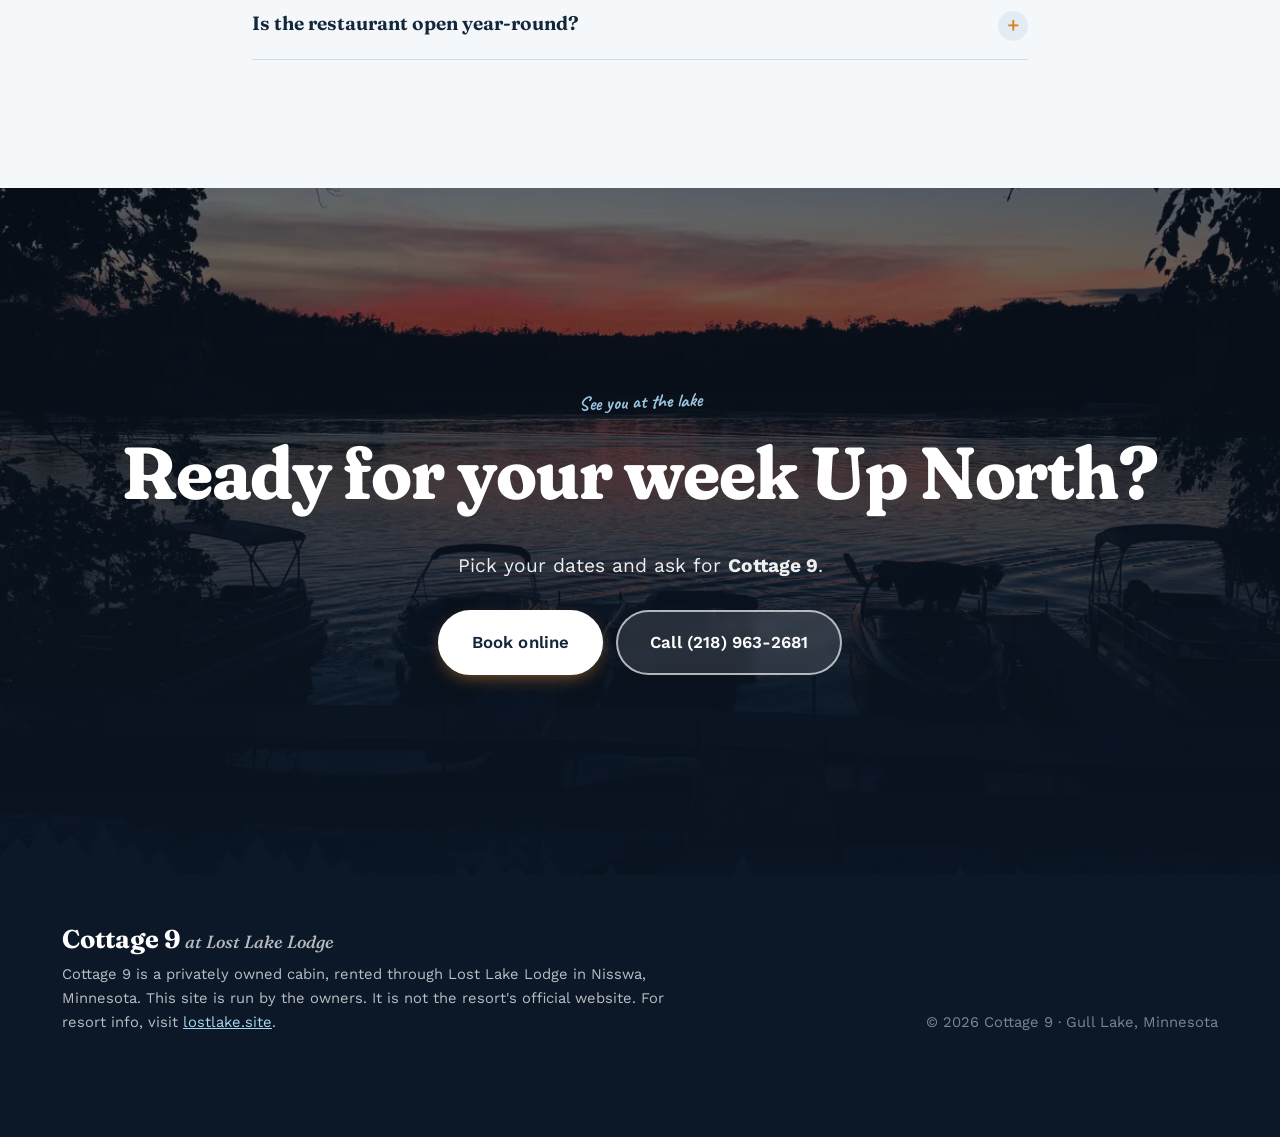
==== commit 6fde3e3b: "Floor plan: loft is on the upper floor beside the open-to-below great room, not in the roof Co-Autho" ====
--- a/index.html
+++ b/index.html
@@ -46,7 +46,7 @@
   <link rel="preconnect" href="https://fonts.googleapis.com">
   <link rel="preconnect" href="https://fonts.gstatic.com" crossorigin>
   <link href="https://fonts.googleapis.com/css2?family=Caveat:wght@500;700&family=Fraunces:ital,opsz,wght,SOFT@0,9..144,500..800,50..100;1,9..144,500,100&family=Work+Sans:wght@400;500;600;700&display=swap" rel="stylesheet">
-  <link rel="stylesheet" href="assets/css/site.css?v=54915d9e">
+  <link rel="stylesheet" href="assets/css/site.css?v=29203ea8">
 
   <script type="application/ld+json">
   {
@@ -242,9 +242,9 @@
     <div class="explorer">
       <div class="house-wrap">
         <div class="house" role="tablist" aria-label="Cabin levels">
-          <div class="roof" aria-hidden="true"><span>Loft</span></div>
-          <button class="floor-btn" role="tab" id="tab-upper" aria-controls="lvl-upper" aria-selected="false" tabindex="-1"><b>Upper</b><small>2 queen rooms · loft · bath</small></button>
-          <button class="floor-btn" role="tab" id="tab-main" aria-controls="lvl-main" aria-selected="true"><b>Main</b><small>Great room · kitchen · king suite · porch</small></button>
+          <div class="roof" aria-hidden="true"></div>
+          <button class="floor-btn" role="tab" id="tab-upper" aria-controls="lvl-upper" aria-selected="false" tabindex="-1"><b>Upper</b><small>Loft · 2 queen rooms · bath</small><span class="open-below" aria-hidden="true">Open to great room below</span></button>
+          <button class="floor-btn" role="tab" id="tab-main" aria-controls="lvl-main" aria-selected="true"><b>Main</b><small>2-story great room · kitchen · king suite · porch</small></button>
           <div class="ground" aria-hidden="true"><span>ground level</span></div>
           <button class="floor-btn floor-lower" role="tab" id="tab-lower" aria-controls="lvl-lower" aria-selected="false" tabindex="-1"><b>Lower</b><small>Game room · lounge · king suite · bath</small></button>
         </div>
--- a/assets/css/site.css
+++ b/assets/css/site.css
@@ -569,6 +569,12 @@
 .floor-btn:focus-visible { outline: 3px solid var(--glow); outline-offset: -3px; }
 .floor-btn[aria-selected="true"] { background: var(--accent); border-left-color: var(--accent-dark); }
 .floor-btn[aria-selected="true"] b, .floor-btn[aria-selected="true"] small { color: #fff; }
+/* upper floor: loft sits beside the two-story opening over the great room */
+#tab-upper { position: relative; padding-right: 40%; }
+.open-below { position: absolute; top: 10px; right: 10px; bottom: 0; width: calc(36% - 10px); display: grid; place-items: center; text-align: center; padding: 0 .4rem;
+  border: 2px dashed color-mix(in srgb, var(--accent) 55%, var(--line)); border-bottom: 0; border-radius: 8px 8px 0 0;
+  font-size: .6rem; line-height: 1.3; letter-spacing: .1em; text-transform: uppercase; color: var(--muted); transition: color .3s, border-color .3s; }
+#tab-upper[aria-selected="true"] .open-below { color: rgba(255,255,255,.85); border-color: rgba(255,255,255,.55); }
 .floor-lower { background: color-mix(in srgb, var(--sand) 70%, #b89c74); border-bottom: 0; }
 .ground { position: relative; height: 0; border-top: 4px solid #6f9150; margin: 0 -16px; z-index: 1; }
 .ground span { position: absolute; left: 100%; top: -9px; margin-left: 6px; font-size: .62rem; letter-spacing: .14em; text-transform: uppercase; color: var(--muted); white-space: nowrap; display: none; }
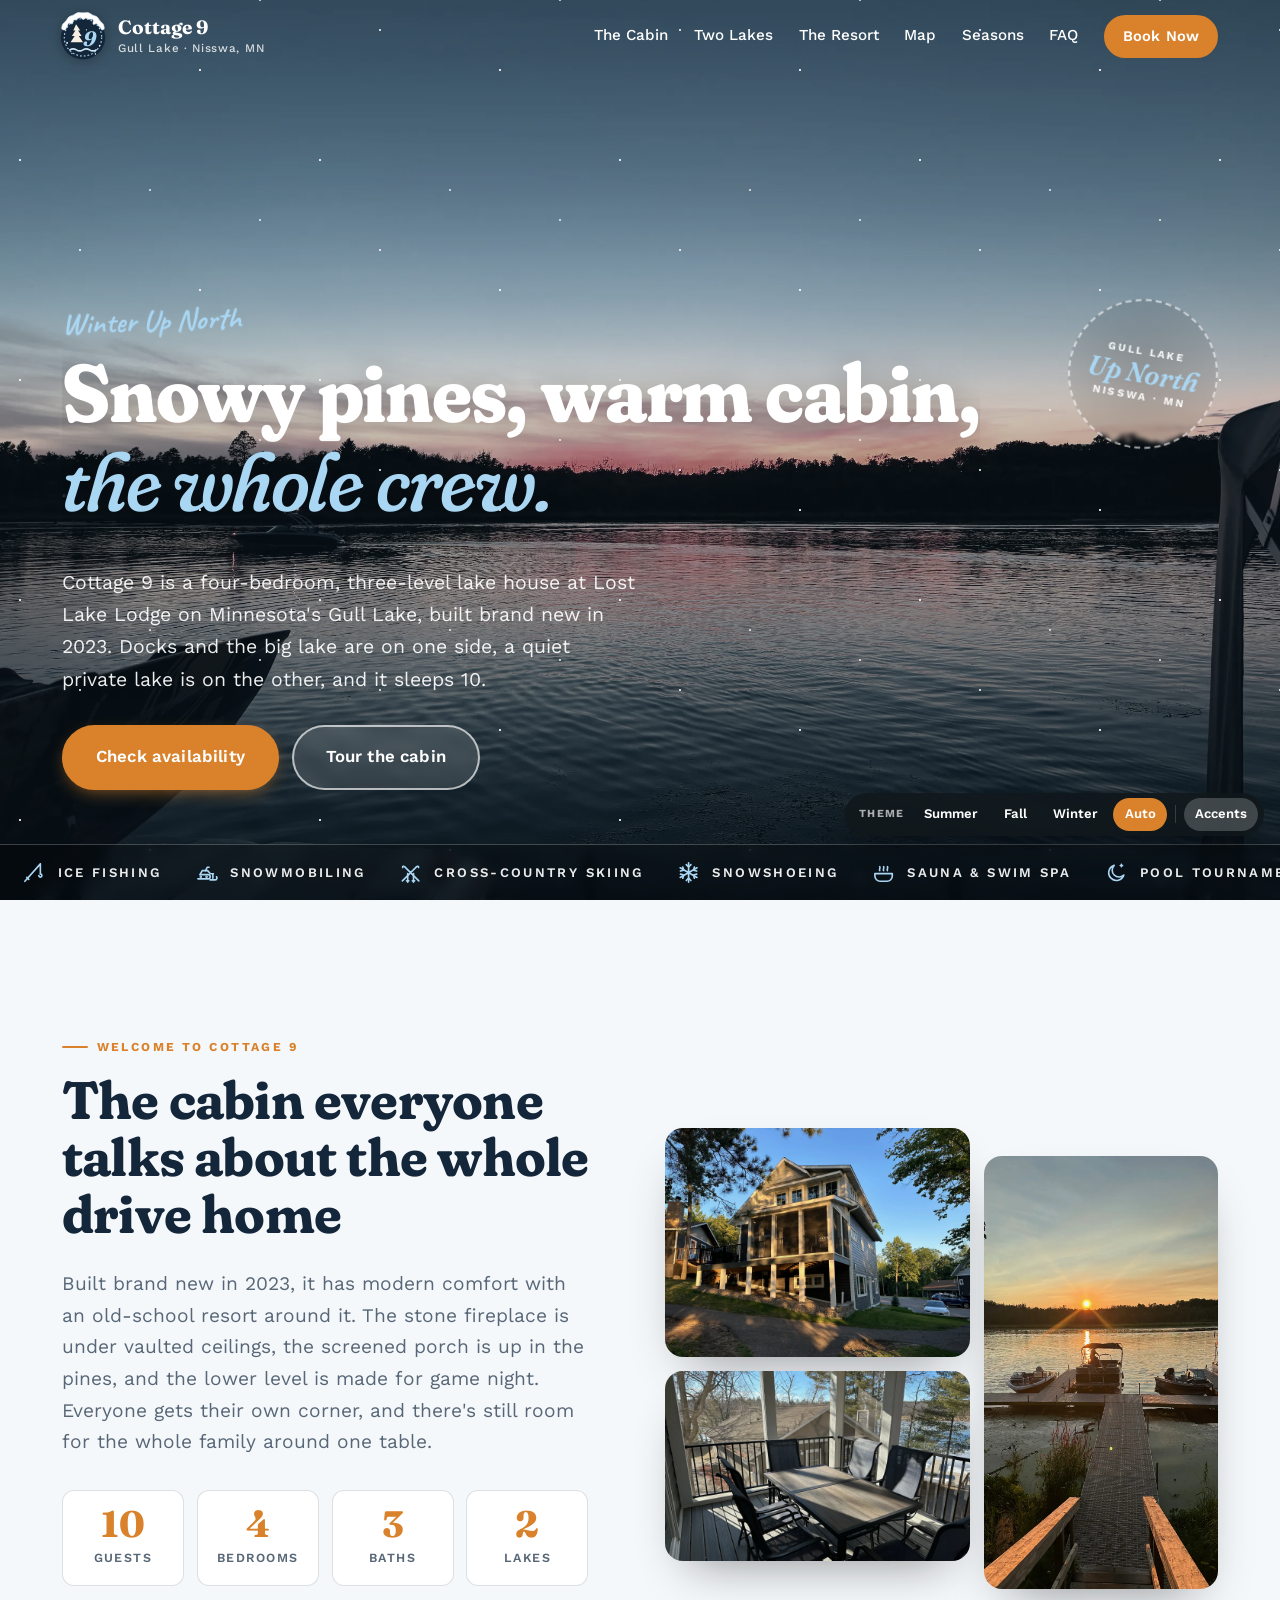
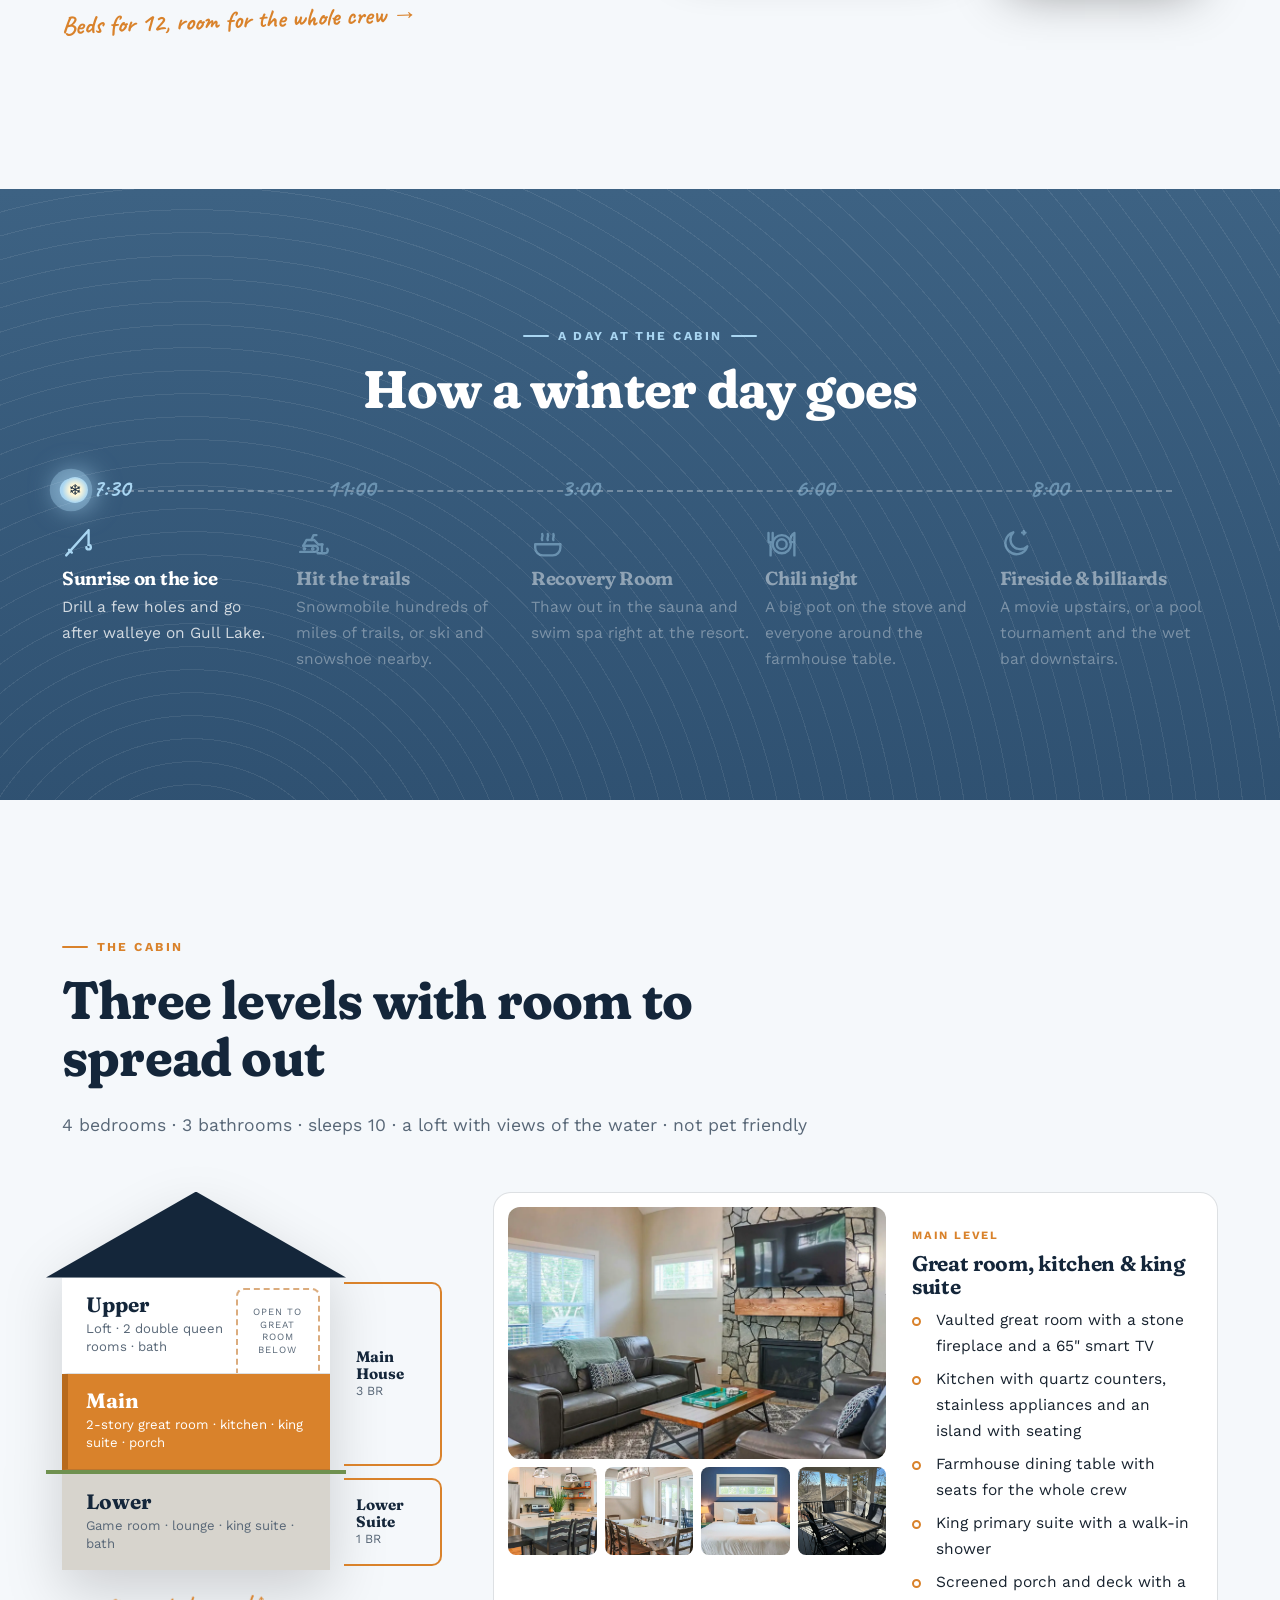
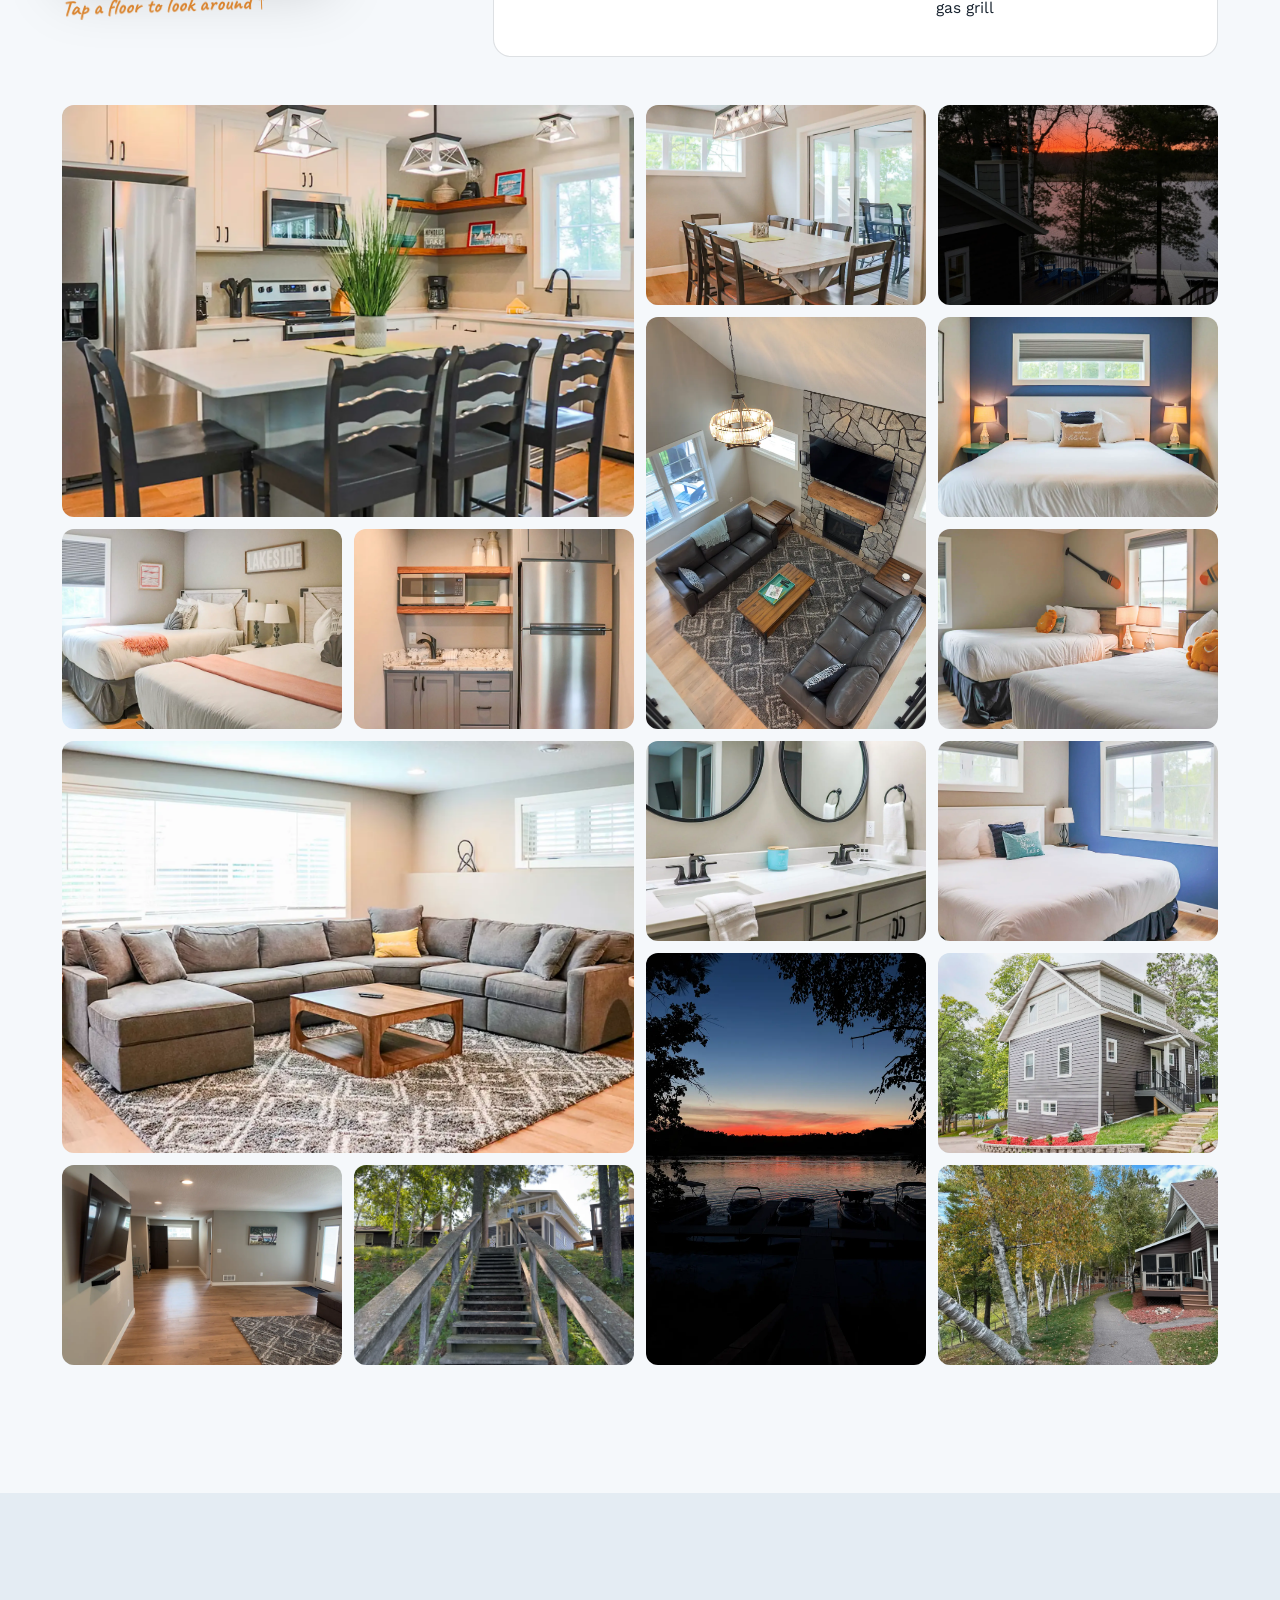
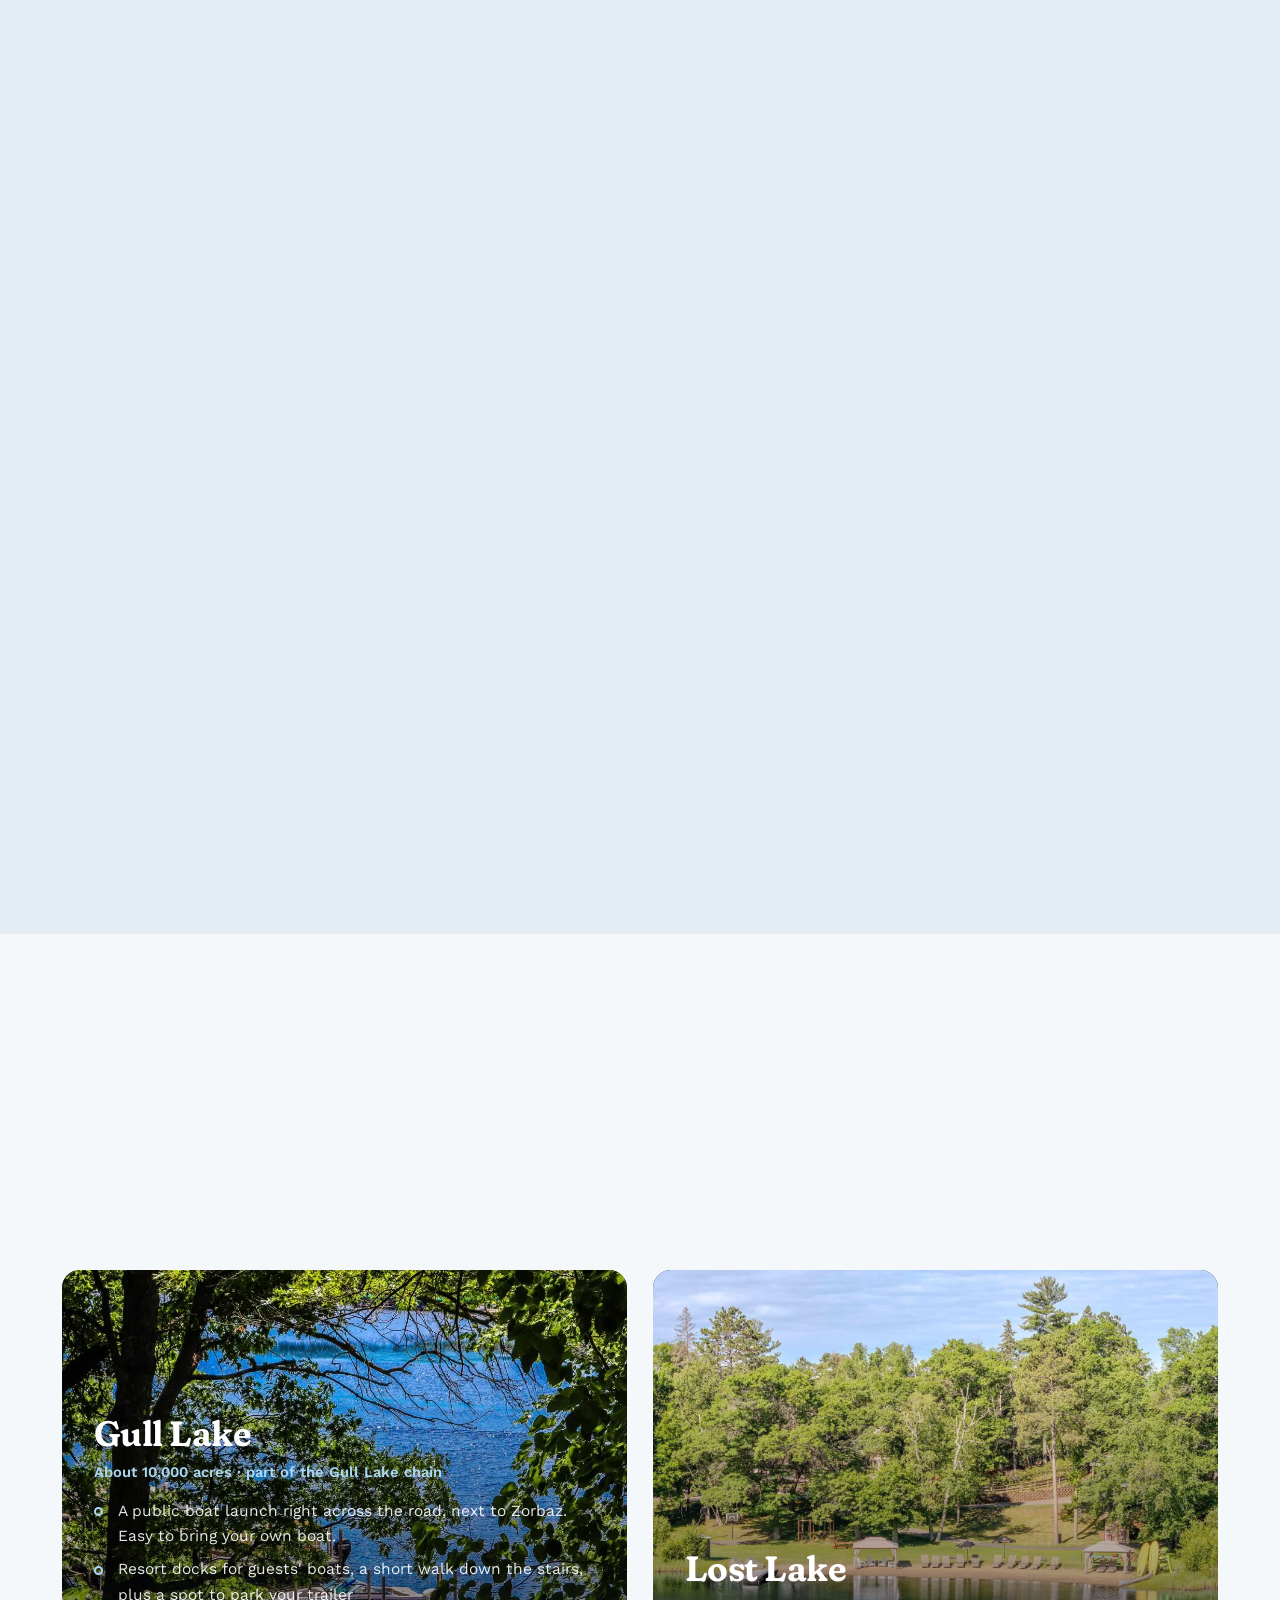
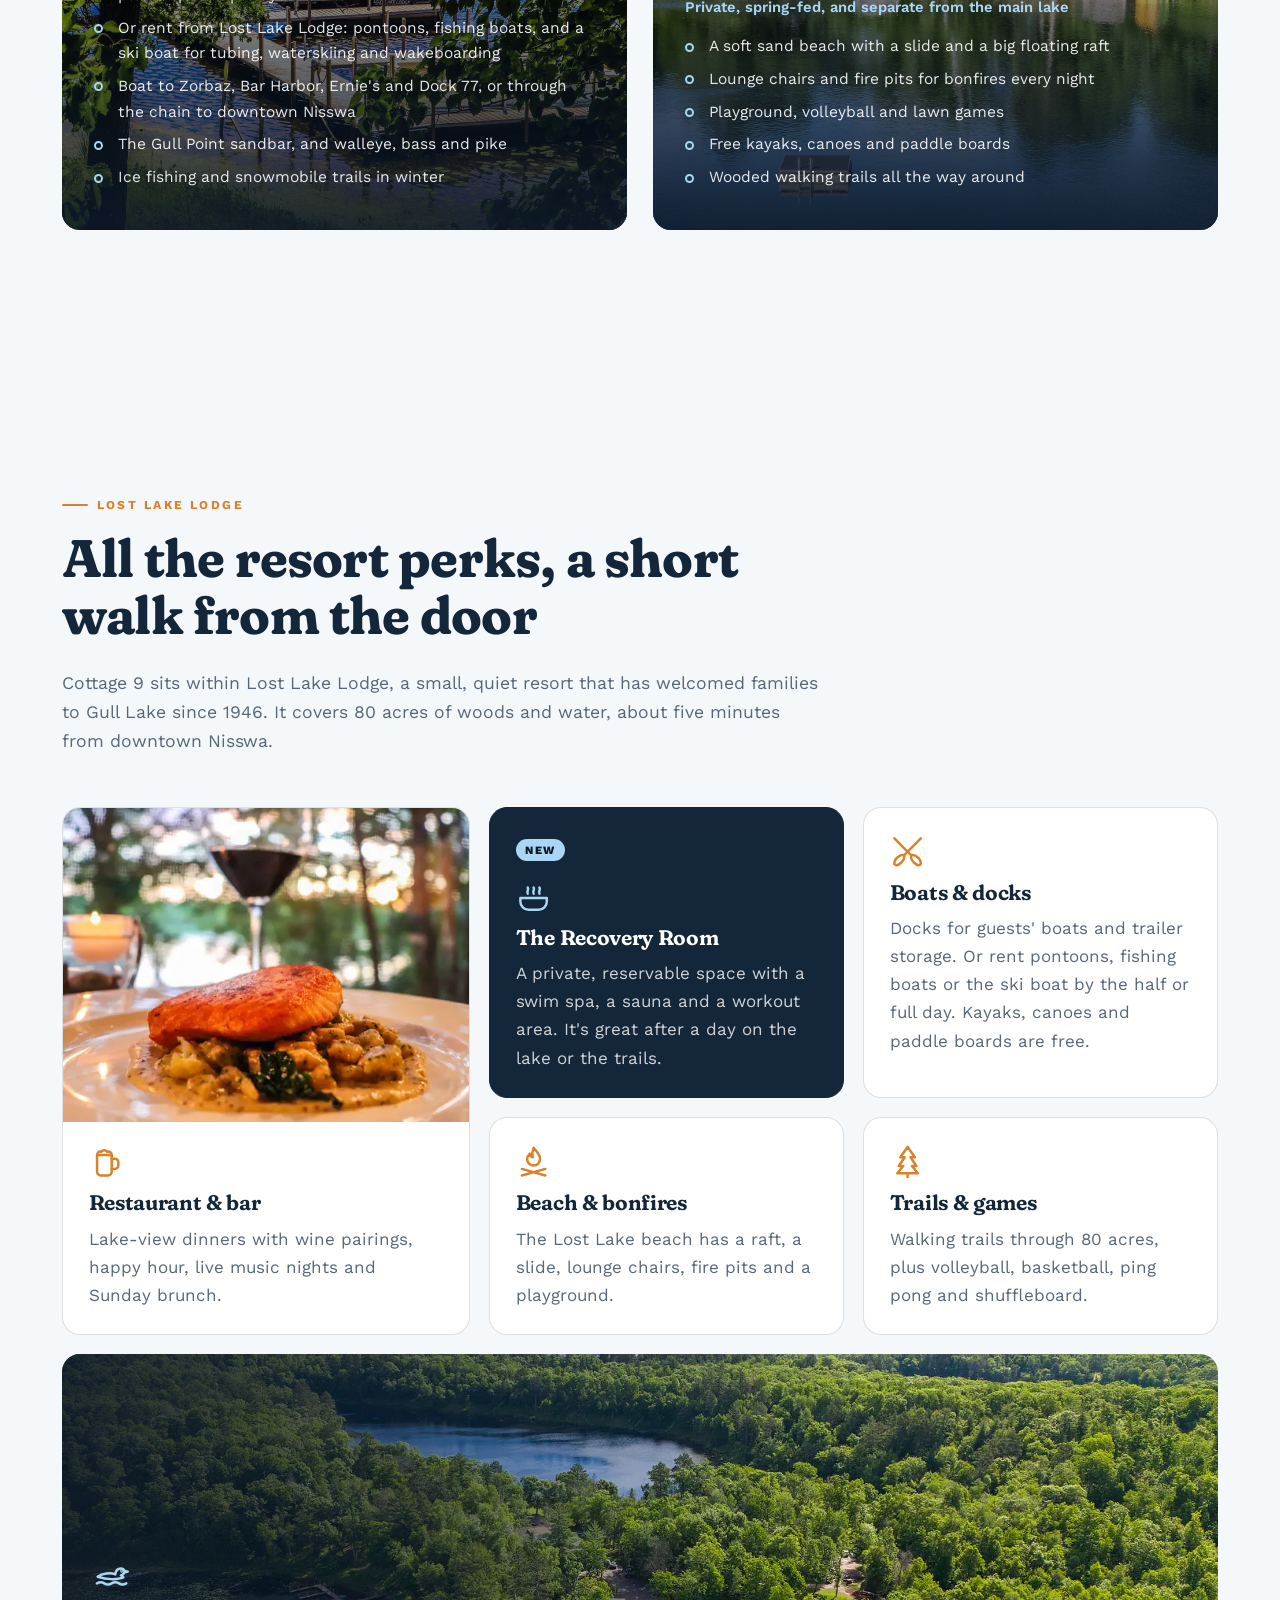
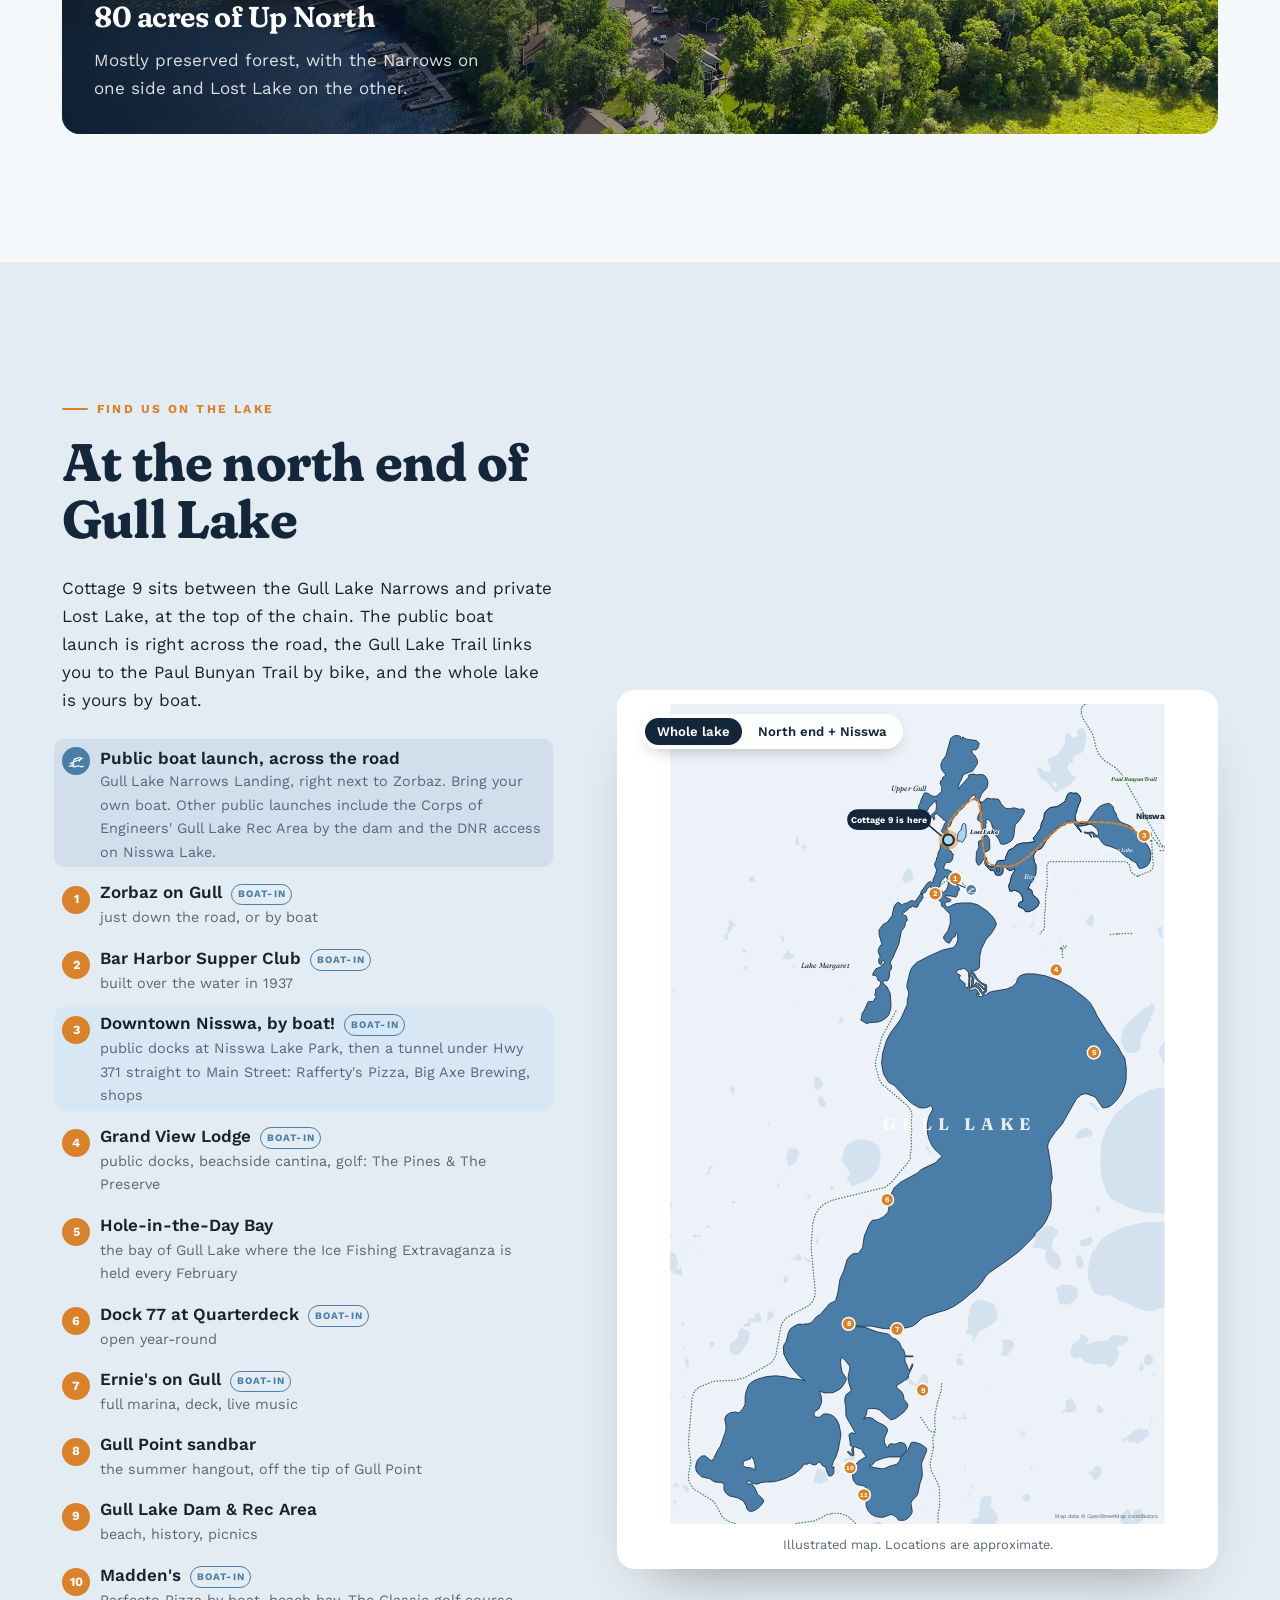
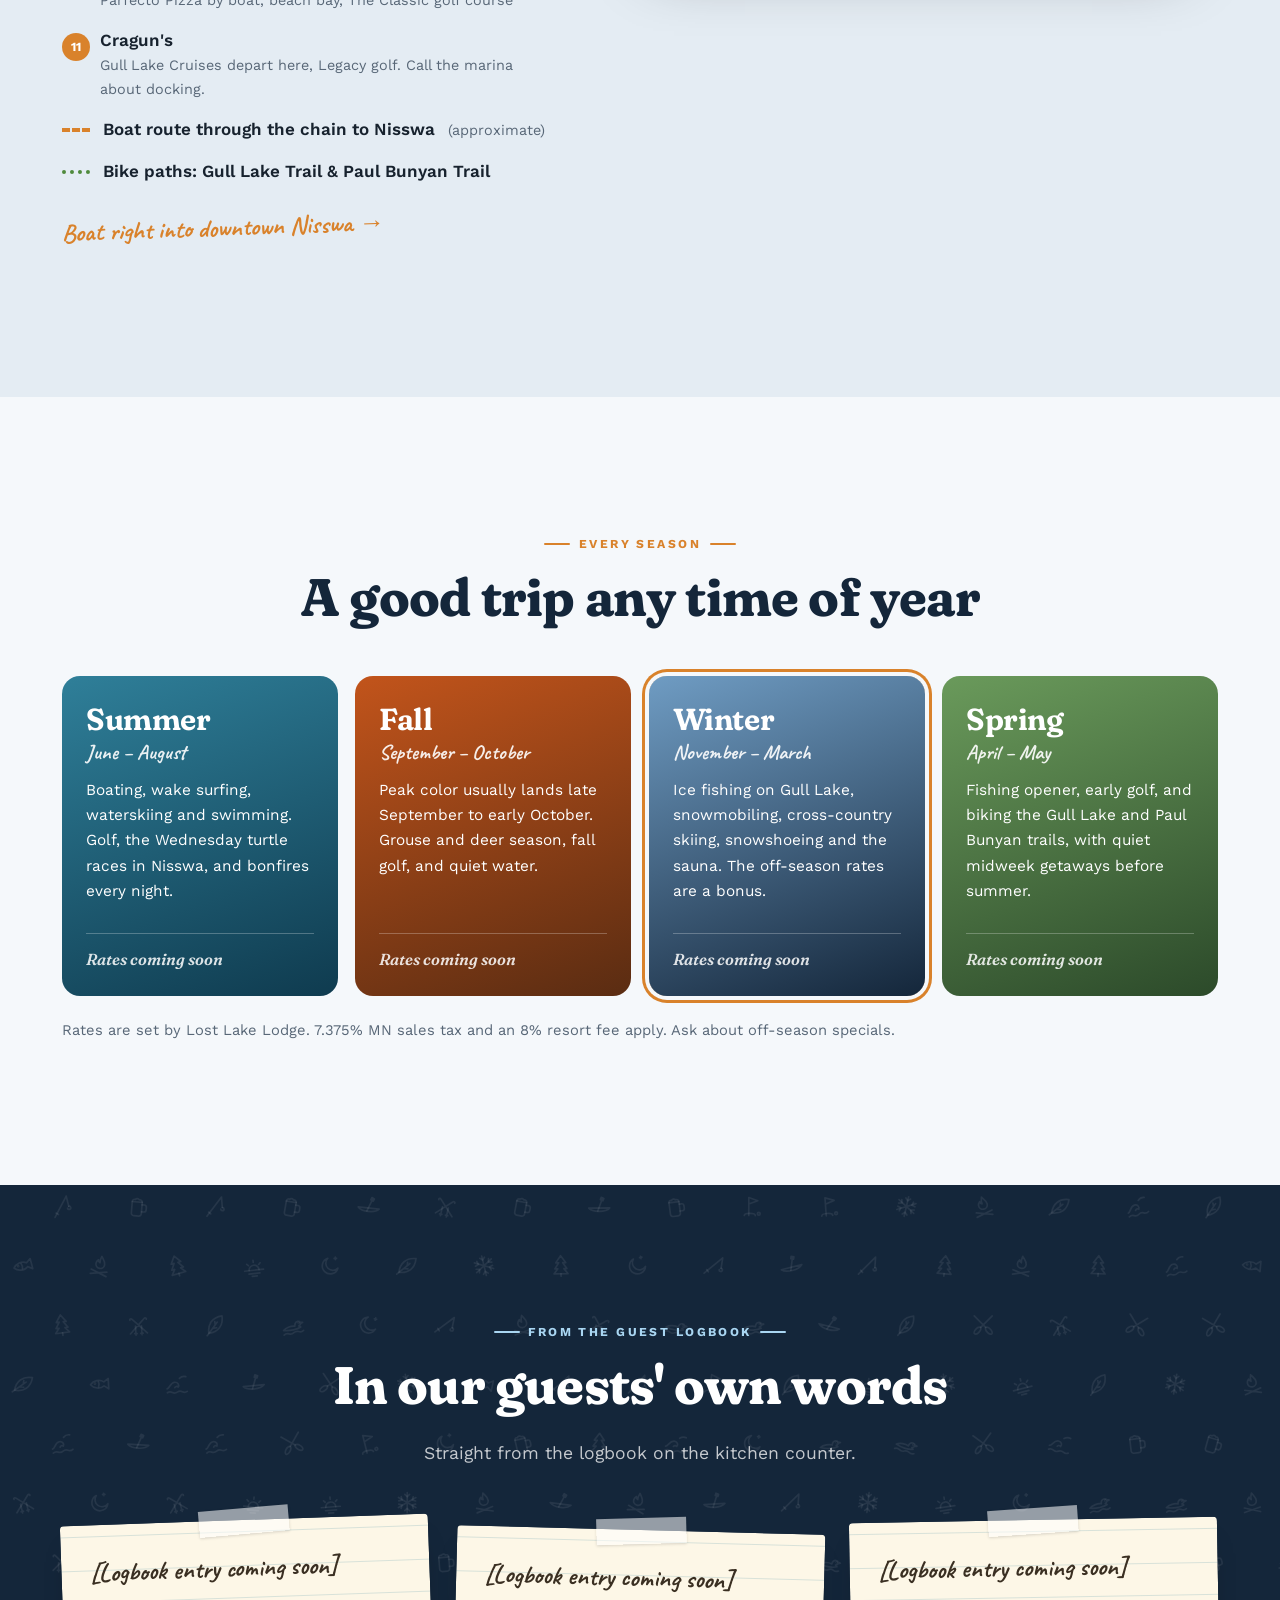
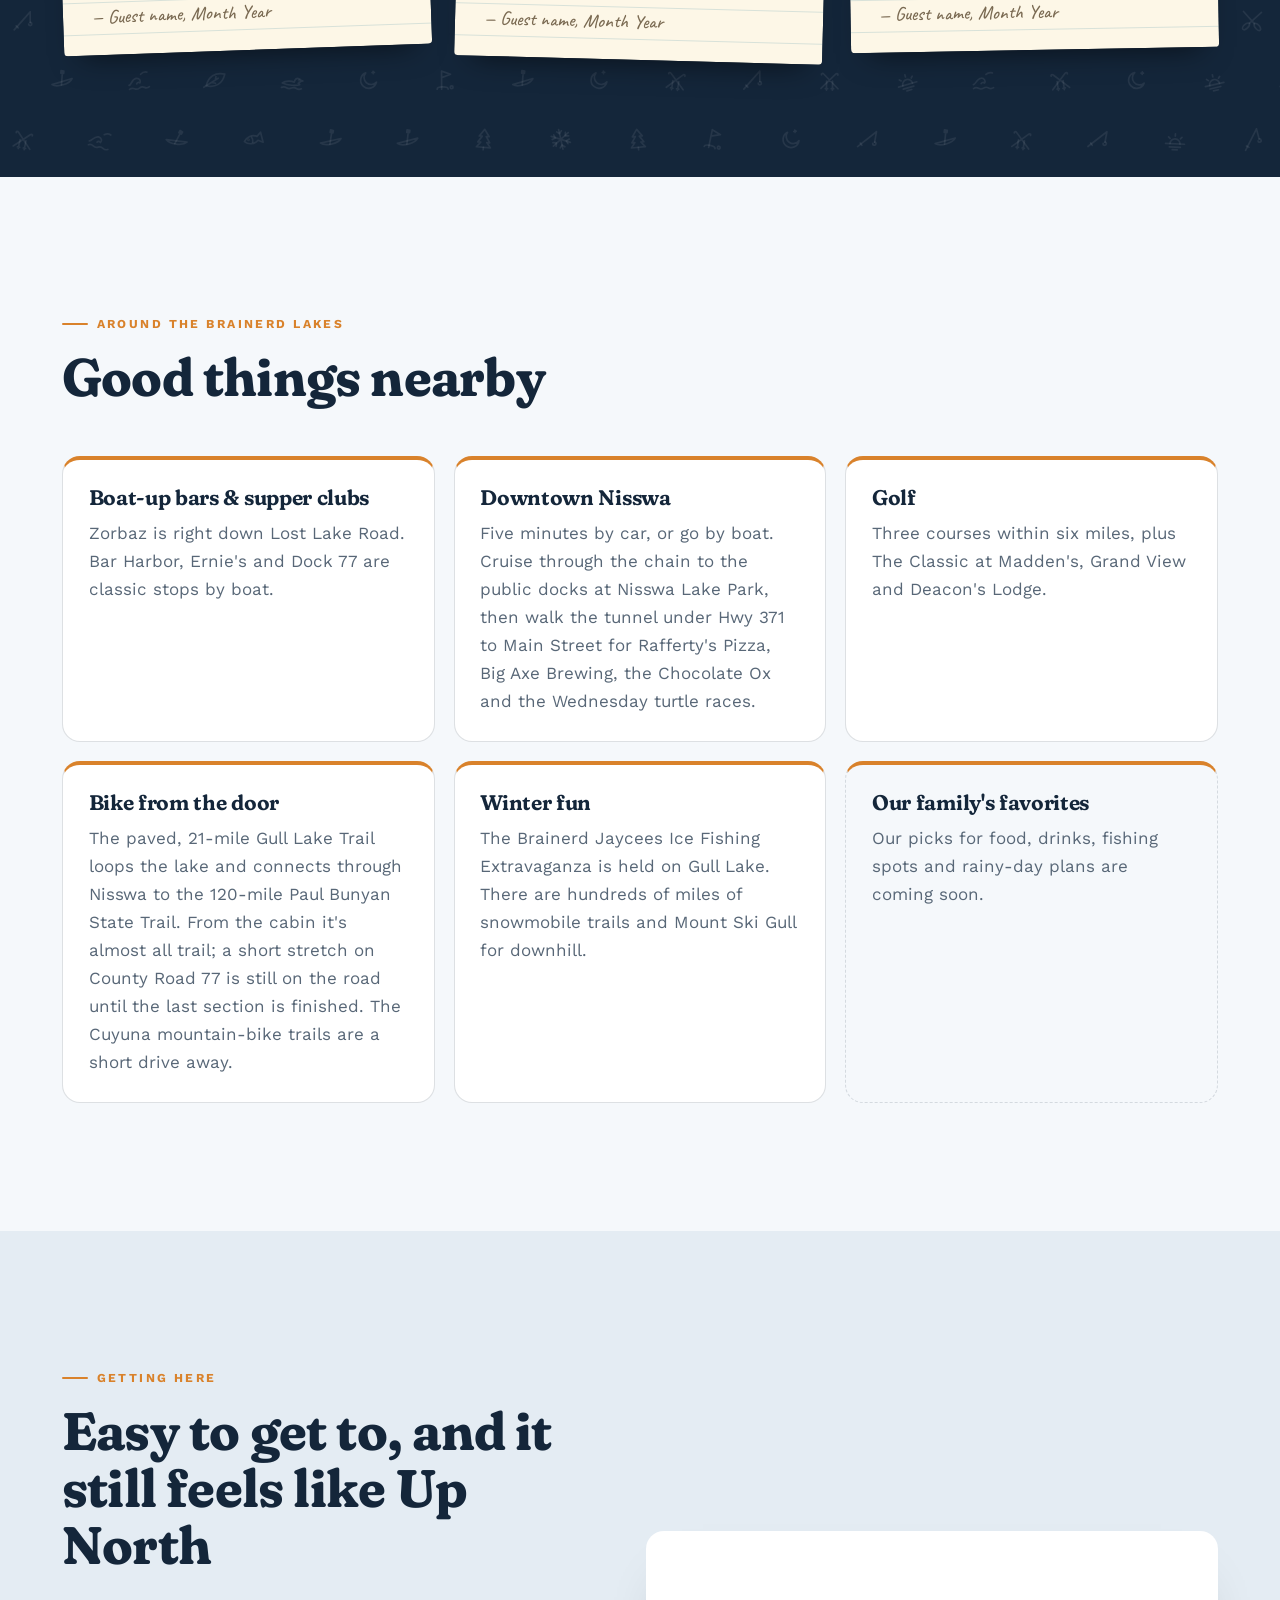
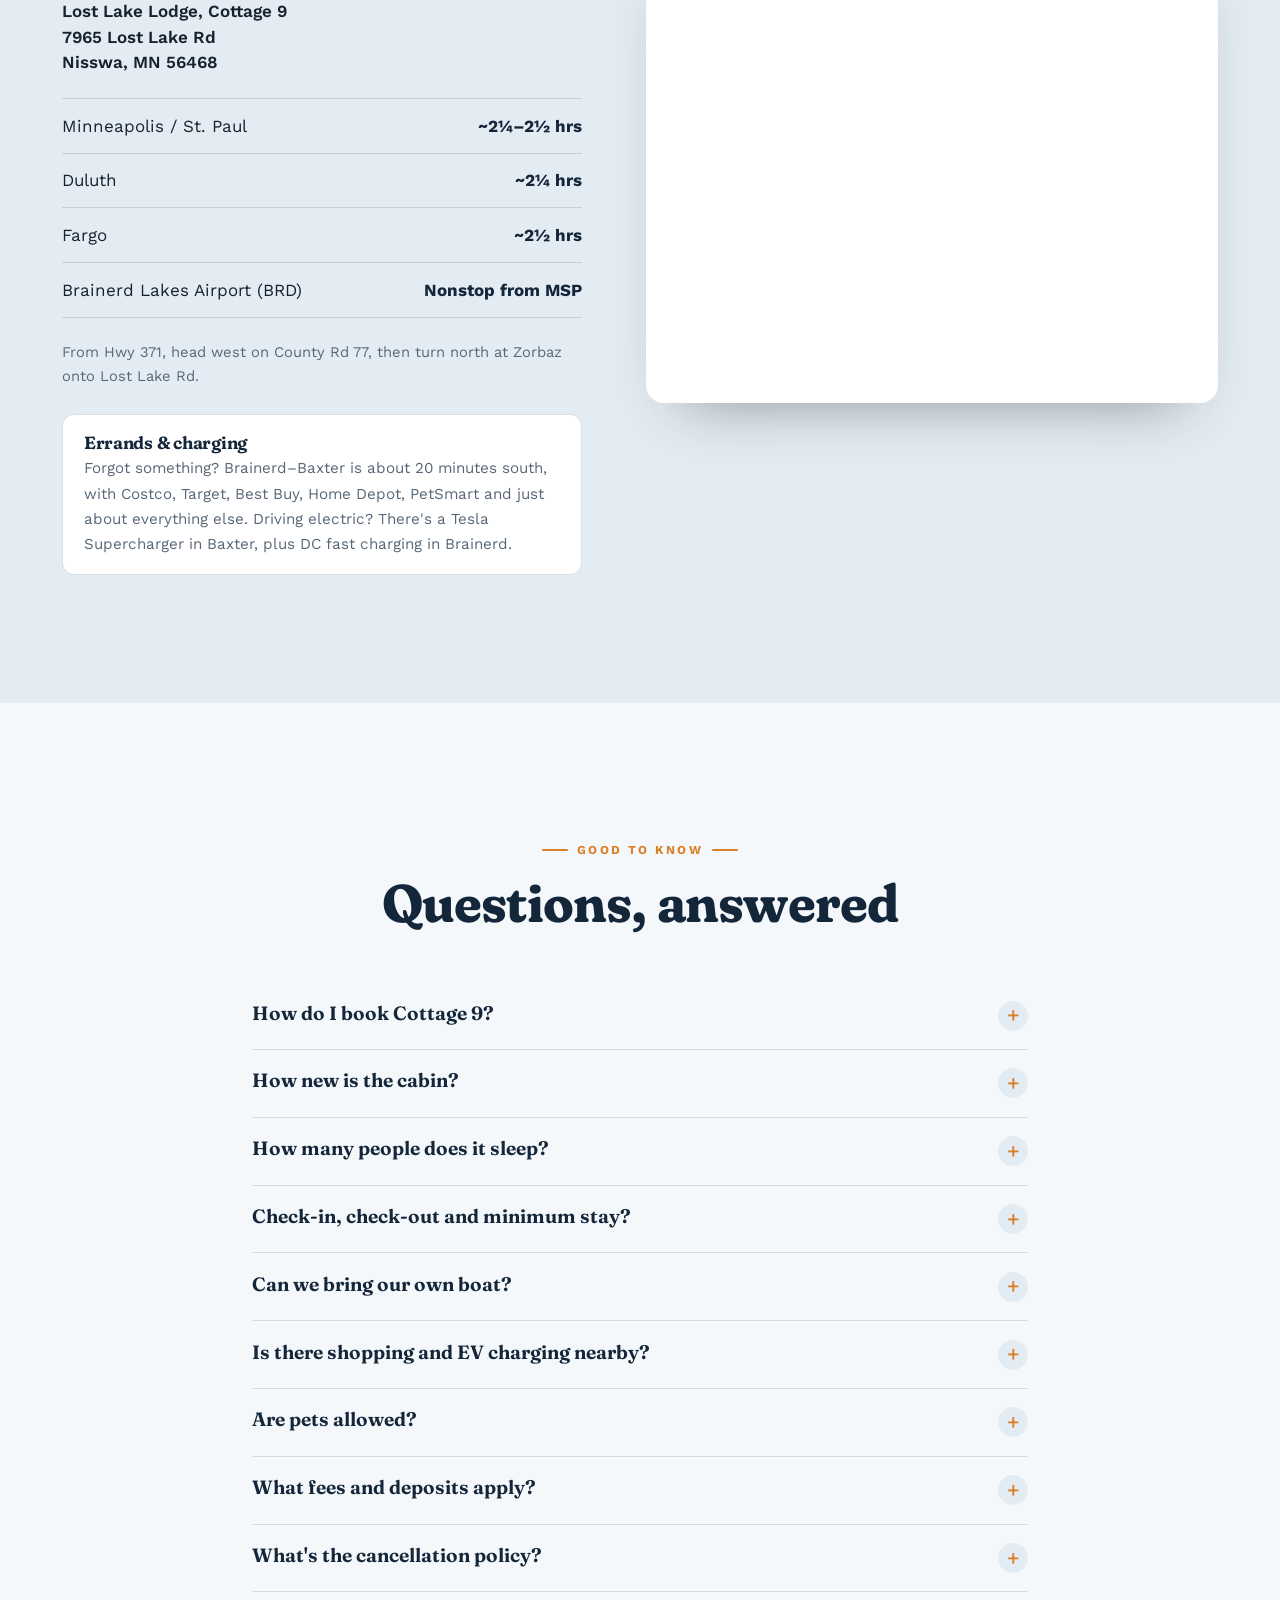
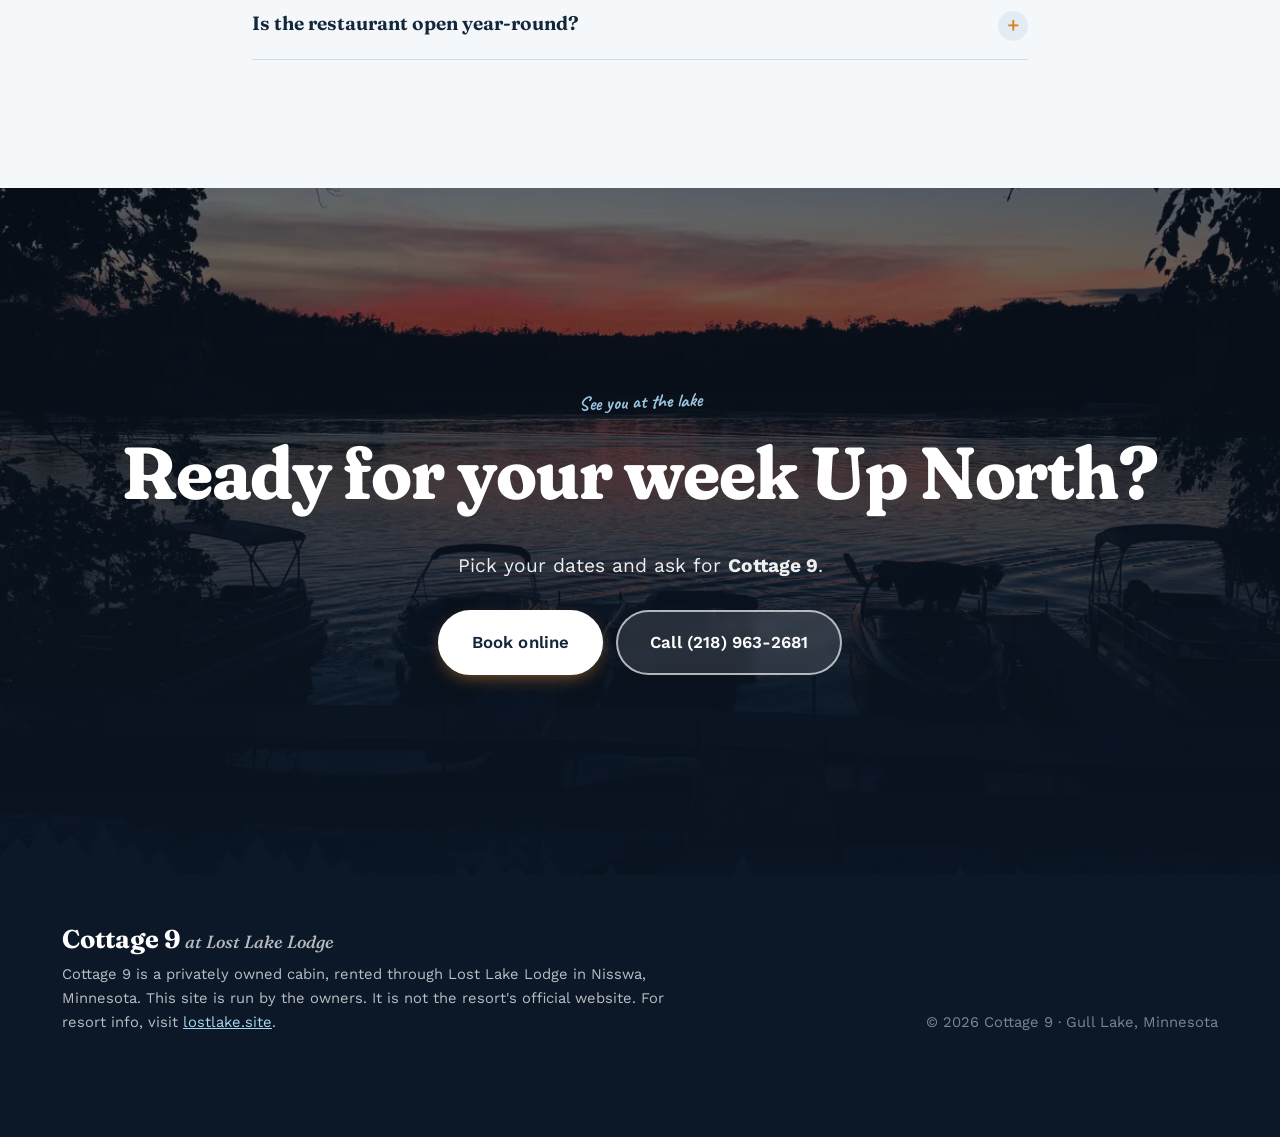
==== commit f0740adb: "Upper floor: two double queen rooms Co-Authored-By: Claude Opus 5.5 <noreply@anthropic.com> Claude-S" ====
--- a/index.html
+++ b/index.html
@@ -243,7 +243,7 @@
       <div class="house-wrap">
         <div class="house" role="tablist" aria-label="Cabin levels">
           <div class="roof" aria-hidden="true"></div>
-          <button class="floor-btn" role="tab" id="tab-upper" aria-controls="lvl-upper" aria-selected="false" tabindex="-1"><b>Upper</b><small>Loft · 2 queen rooms · bath</small><span class="open-below" aria-hidden="true">Open to great room below</span></button>
+          <button class="floor-btn" role="tab" id="tab-upper" aria-controls="lvl-upper" aria-selected="false" tabindex="-1"><b>Upper</b><small>Loft · 2 double queen rooms · bath</small><span class="open-below" aria-hidden="true">Open to great room below</span></button>
           <button class="floor-btn" role="tab" id="tab-main" aria-controls="lvl-main" aria-selected="true"><b>Main</b><small>2-story great room · kitchen · king suite · porch</small></button>
           <div class="ground" aria-hidden="true"><span>ground level</span></div>
           <button class="floor-btn floor-lower" role="tab" id="tab-lower" aria-controls="lvl-lower" aria-selected="false" tabindex="-1"><b>Lower</b><small>Game room · lounge · king suite · bath</small></button>
@@ -290,7 +290,7 @@
           </div>
           <div class="lp-body">
             <span class="tag">Upper level</span>
-            <h3>Two queen rooms &amp; the loft</h3>
+            <h3>Two double queen rooms &amp; the loft</h3>
             <ul>
               <li>Two bedrooms, each with two queen beds and a smart TV</li>
               <li>Loft with a queen sleeper sofa and panoramic water views</li>
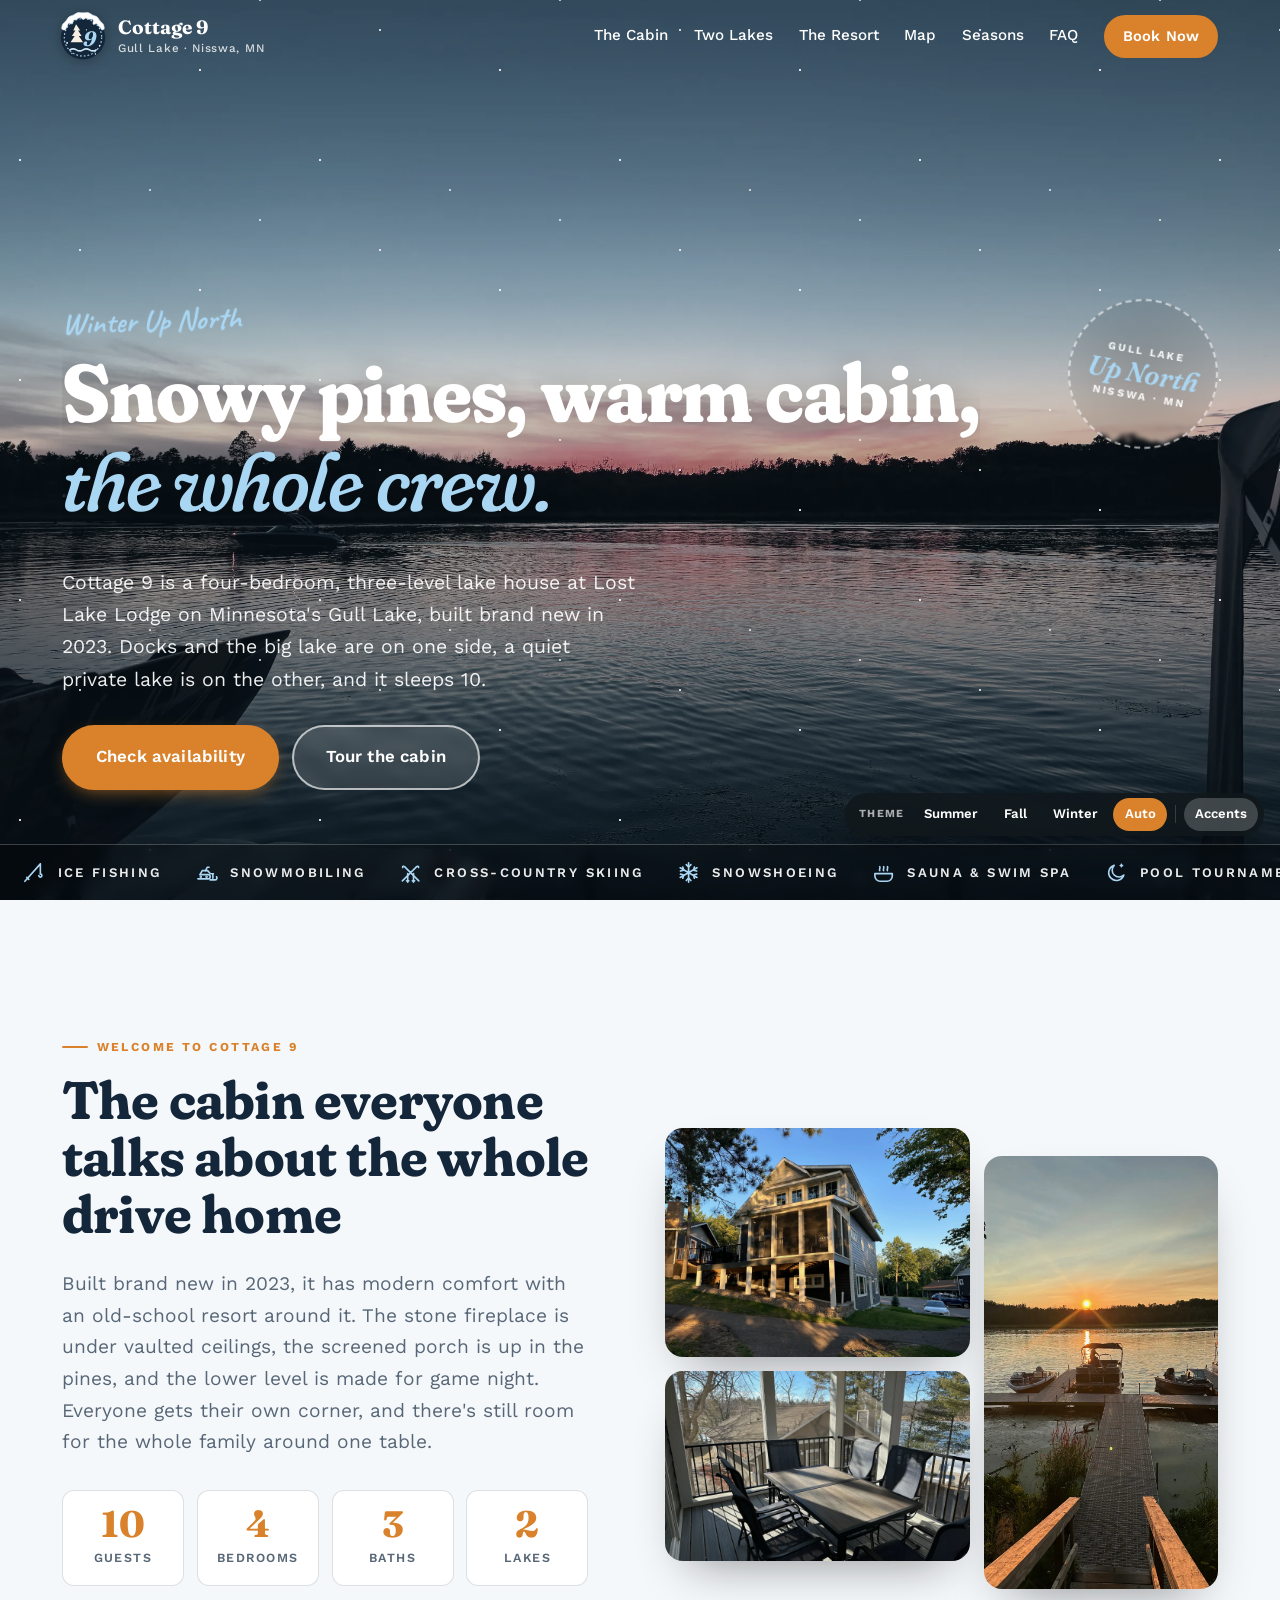
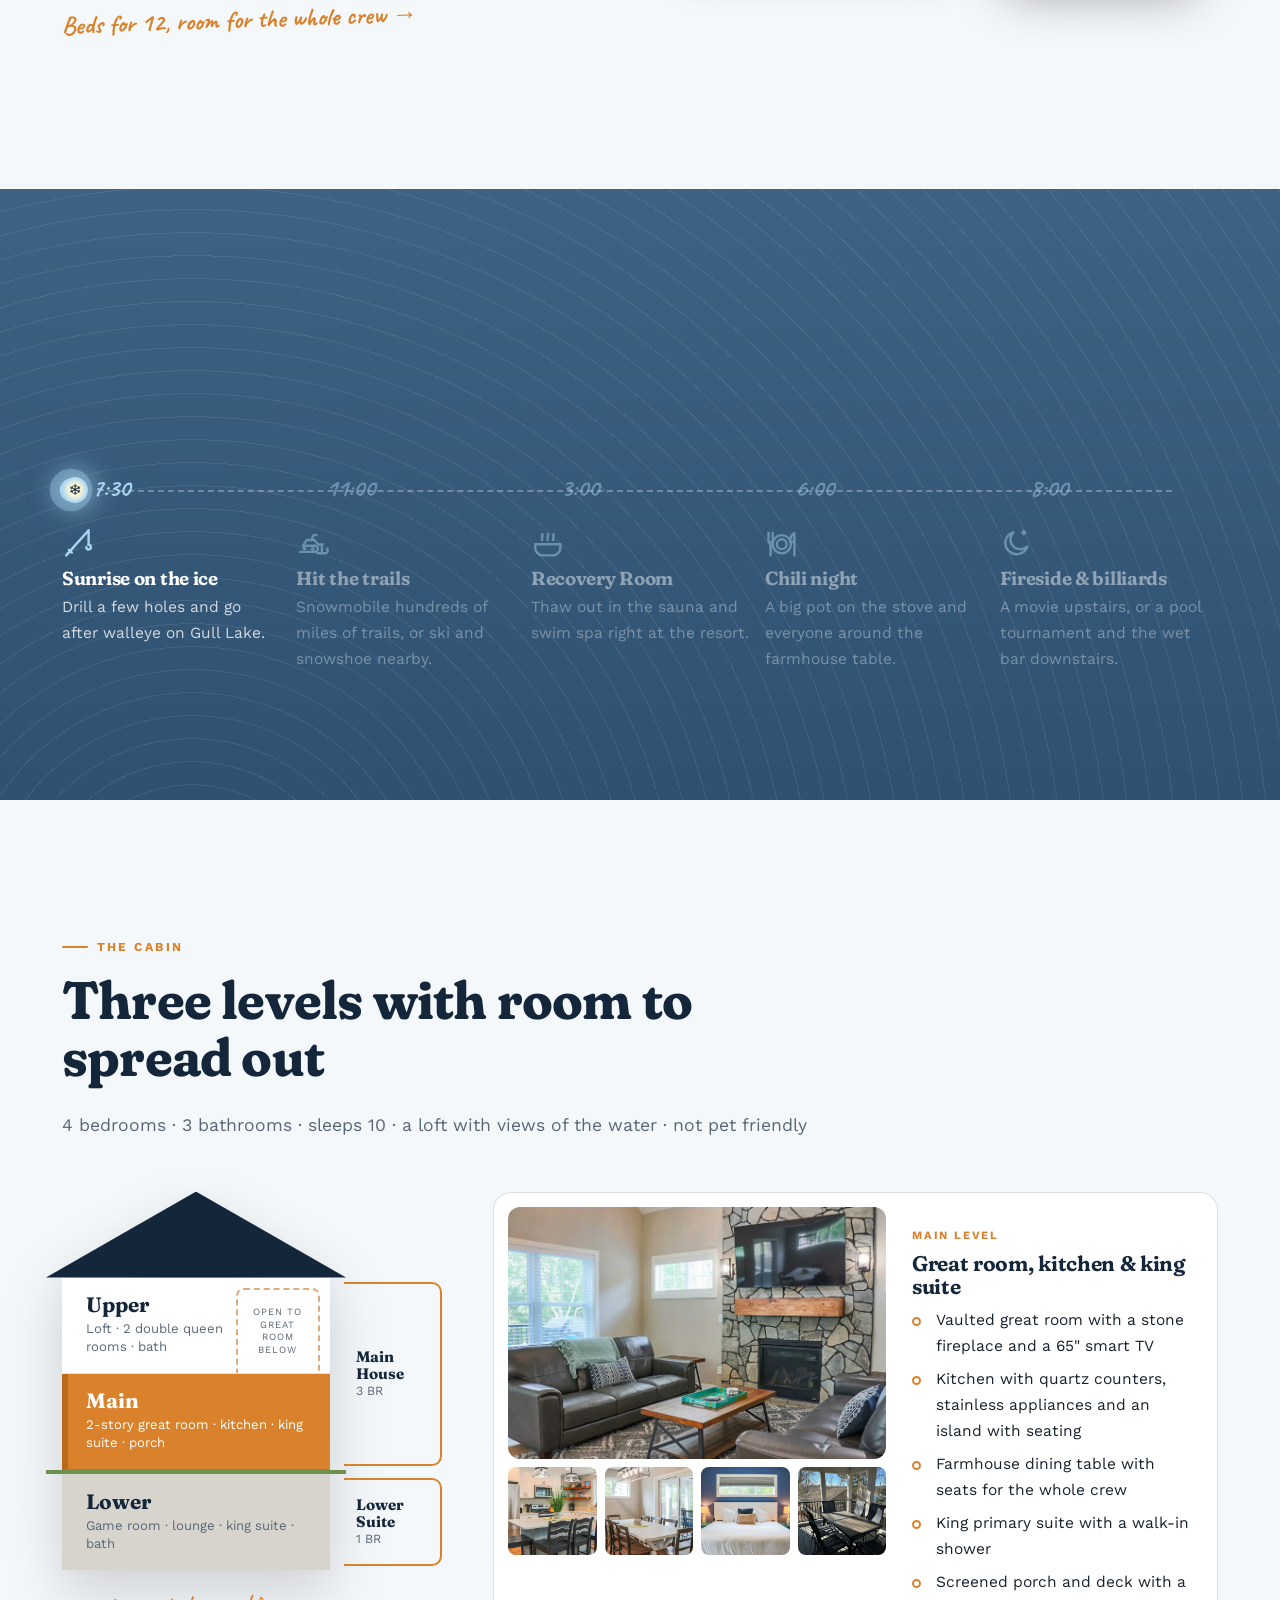
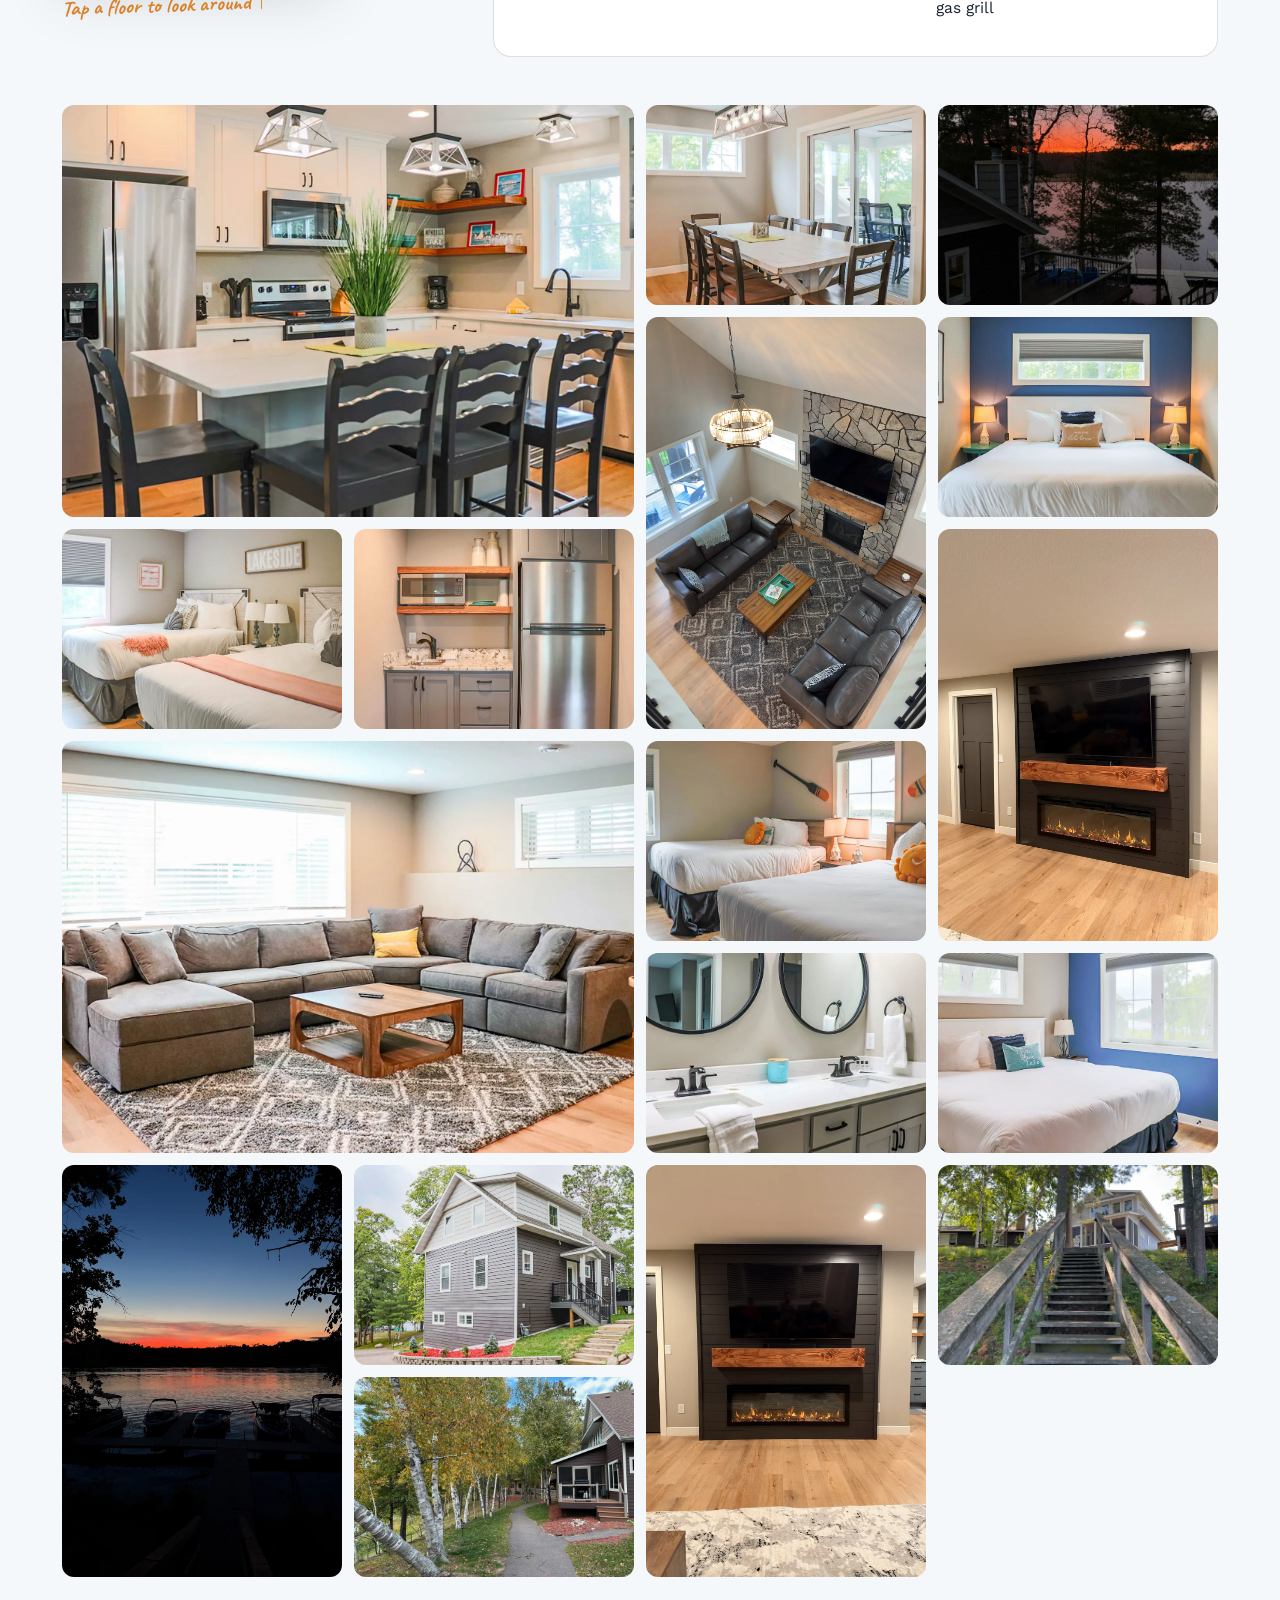
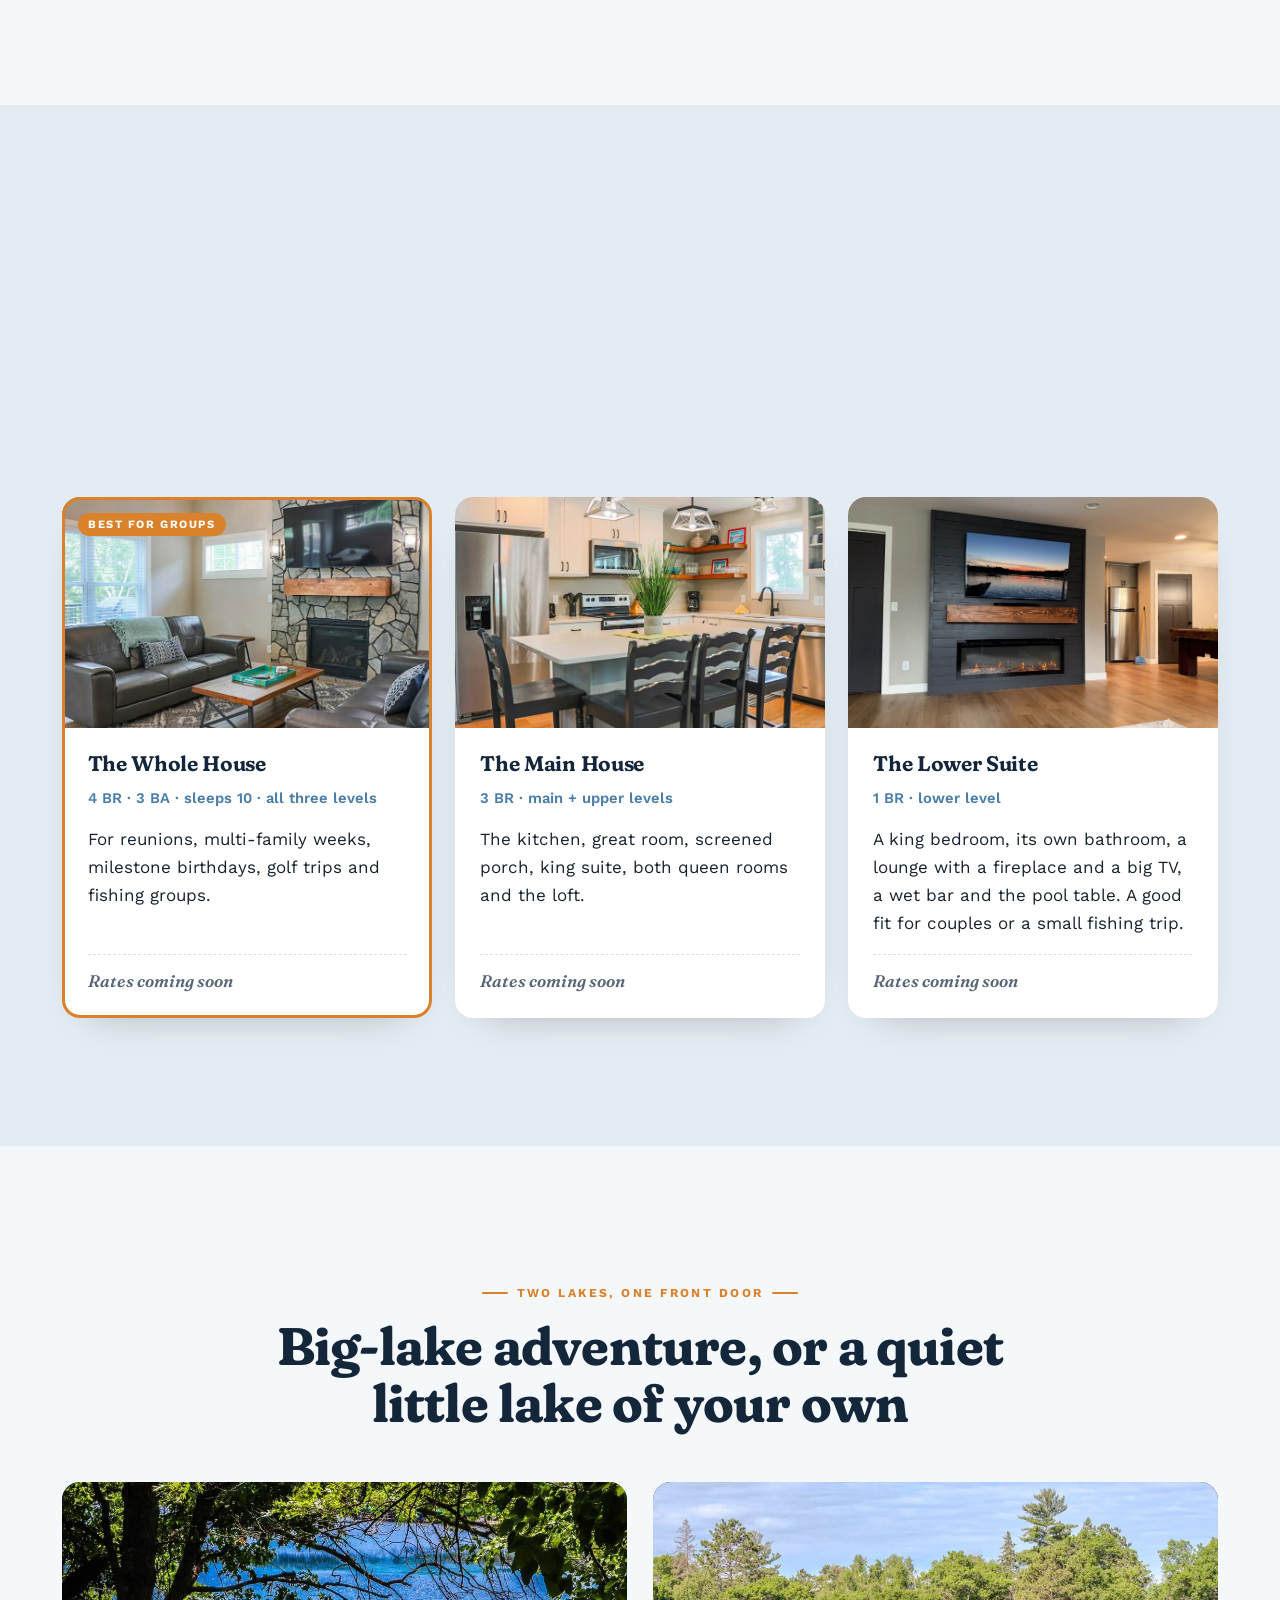
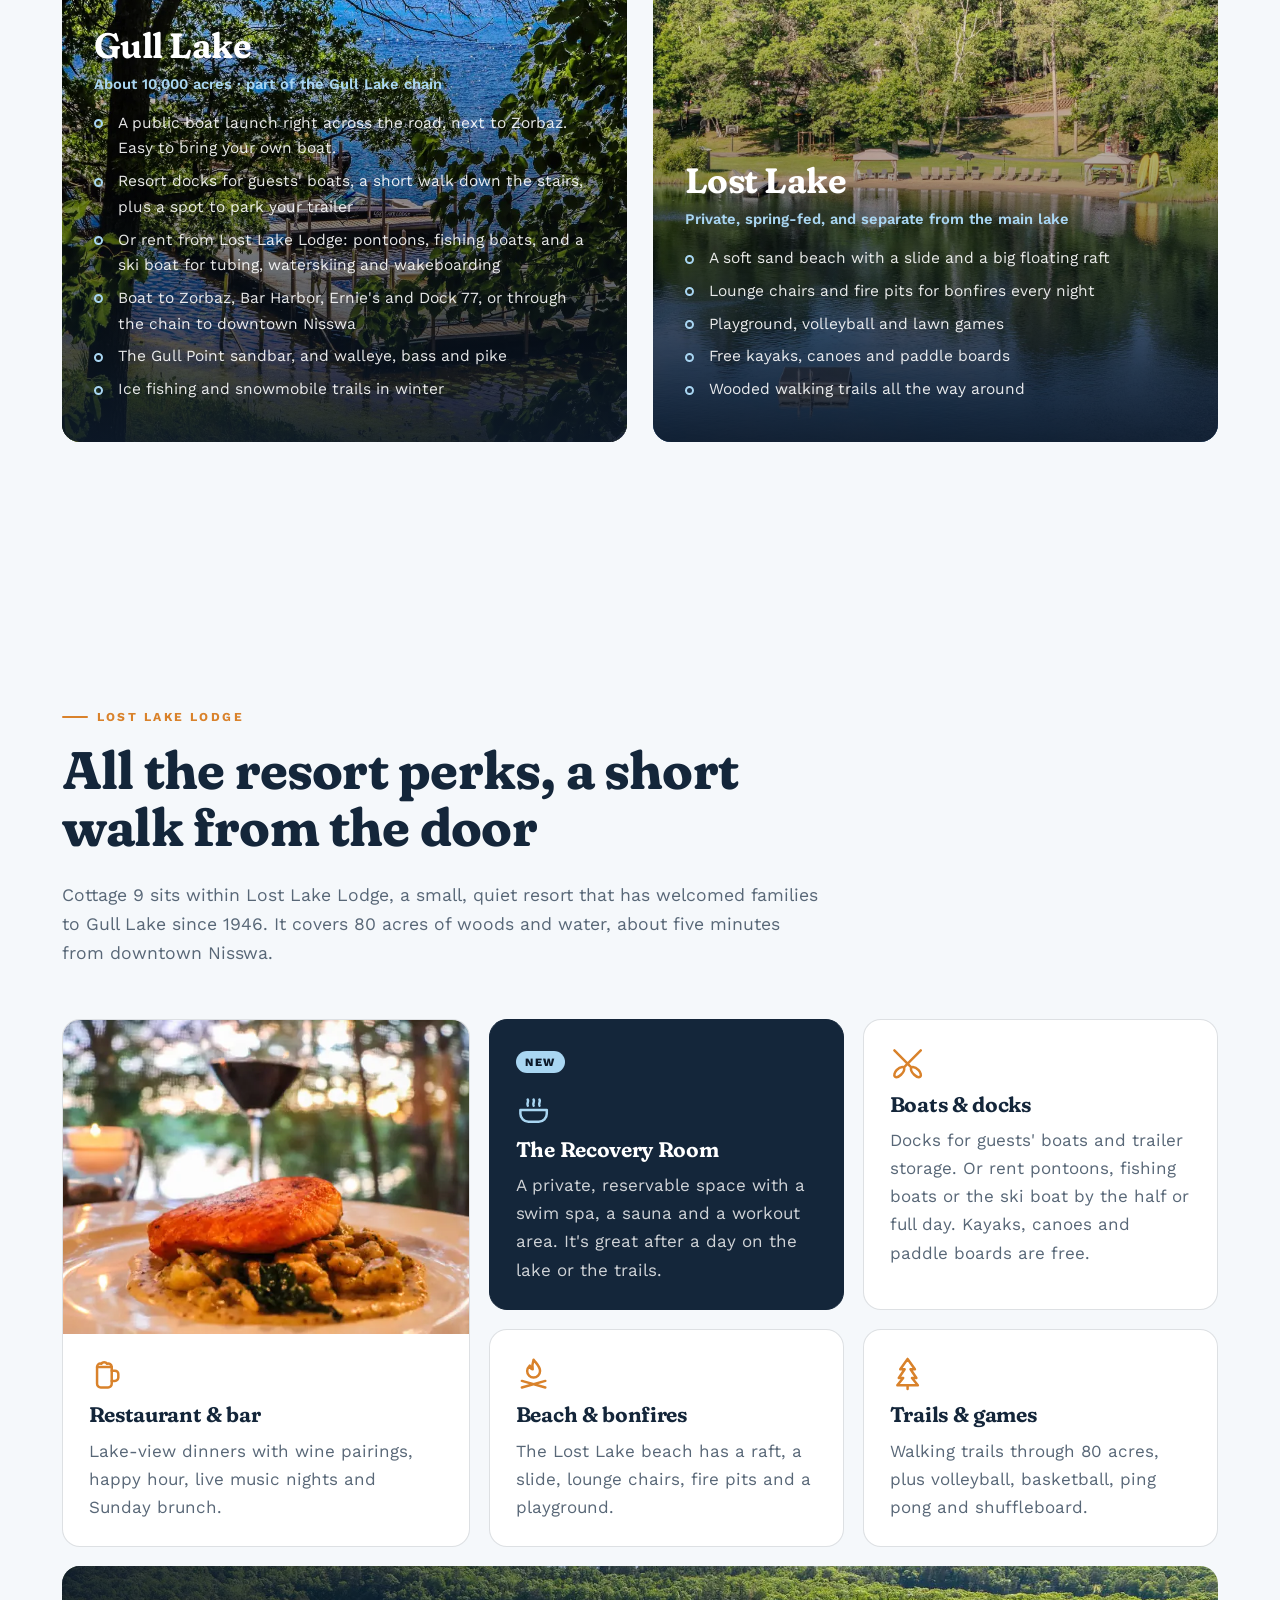
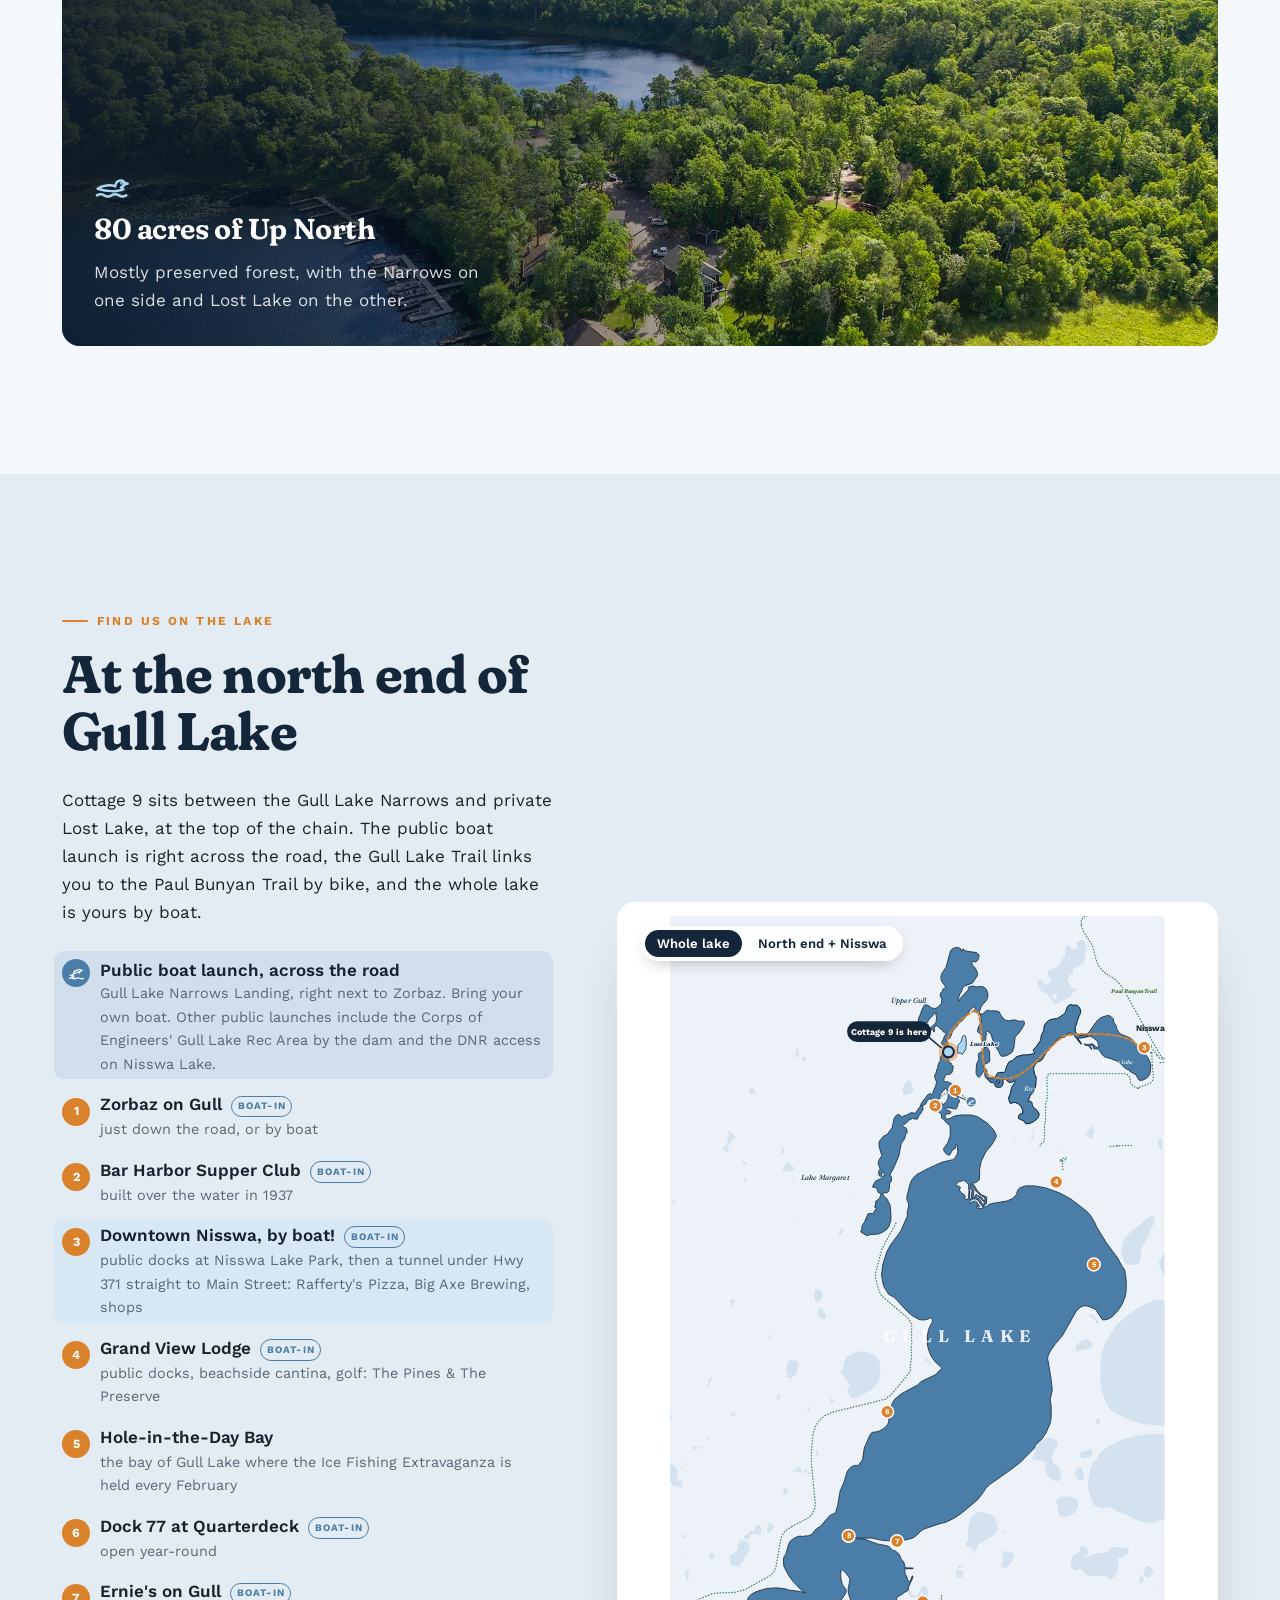
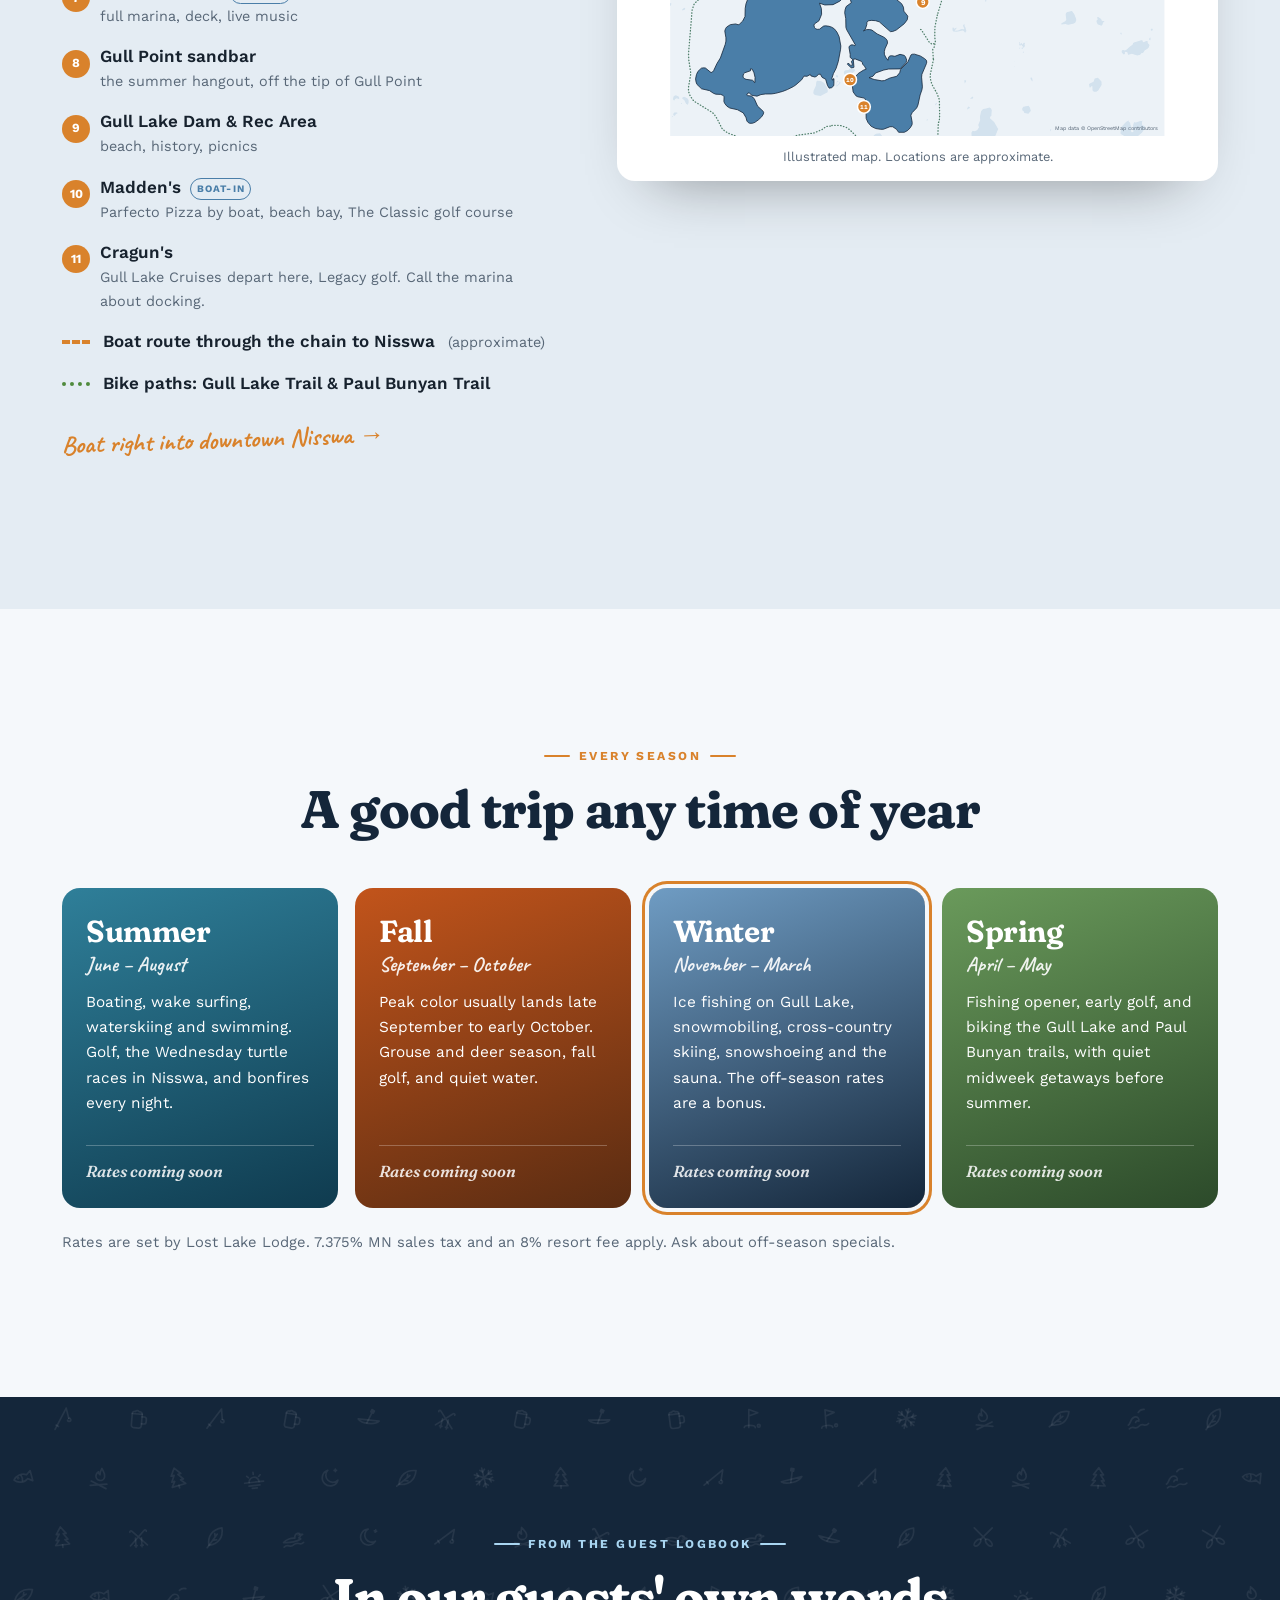
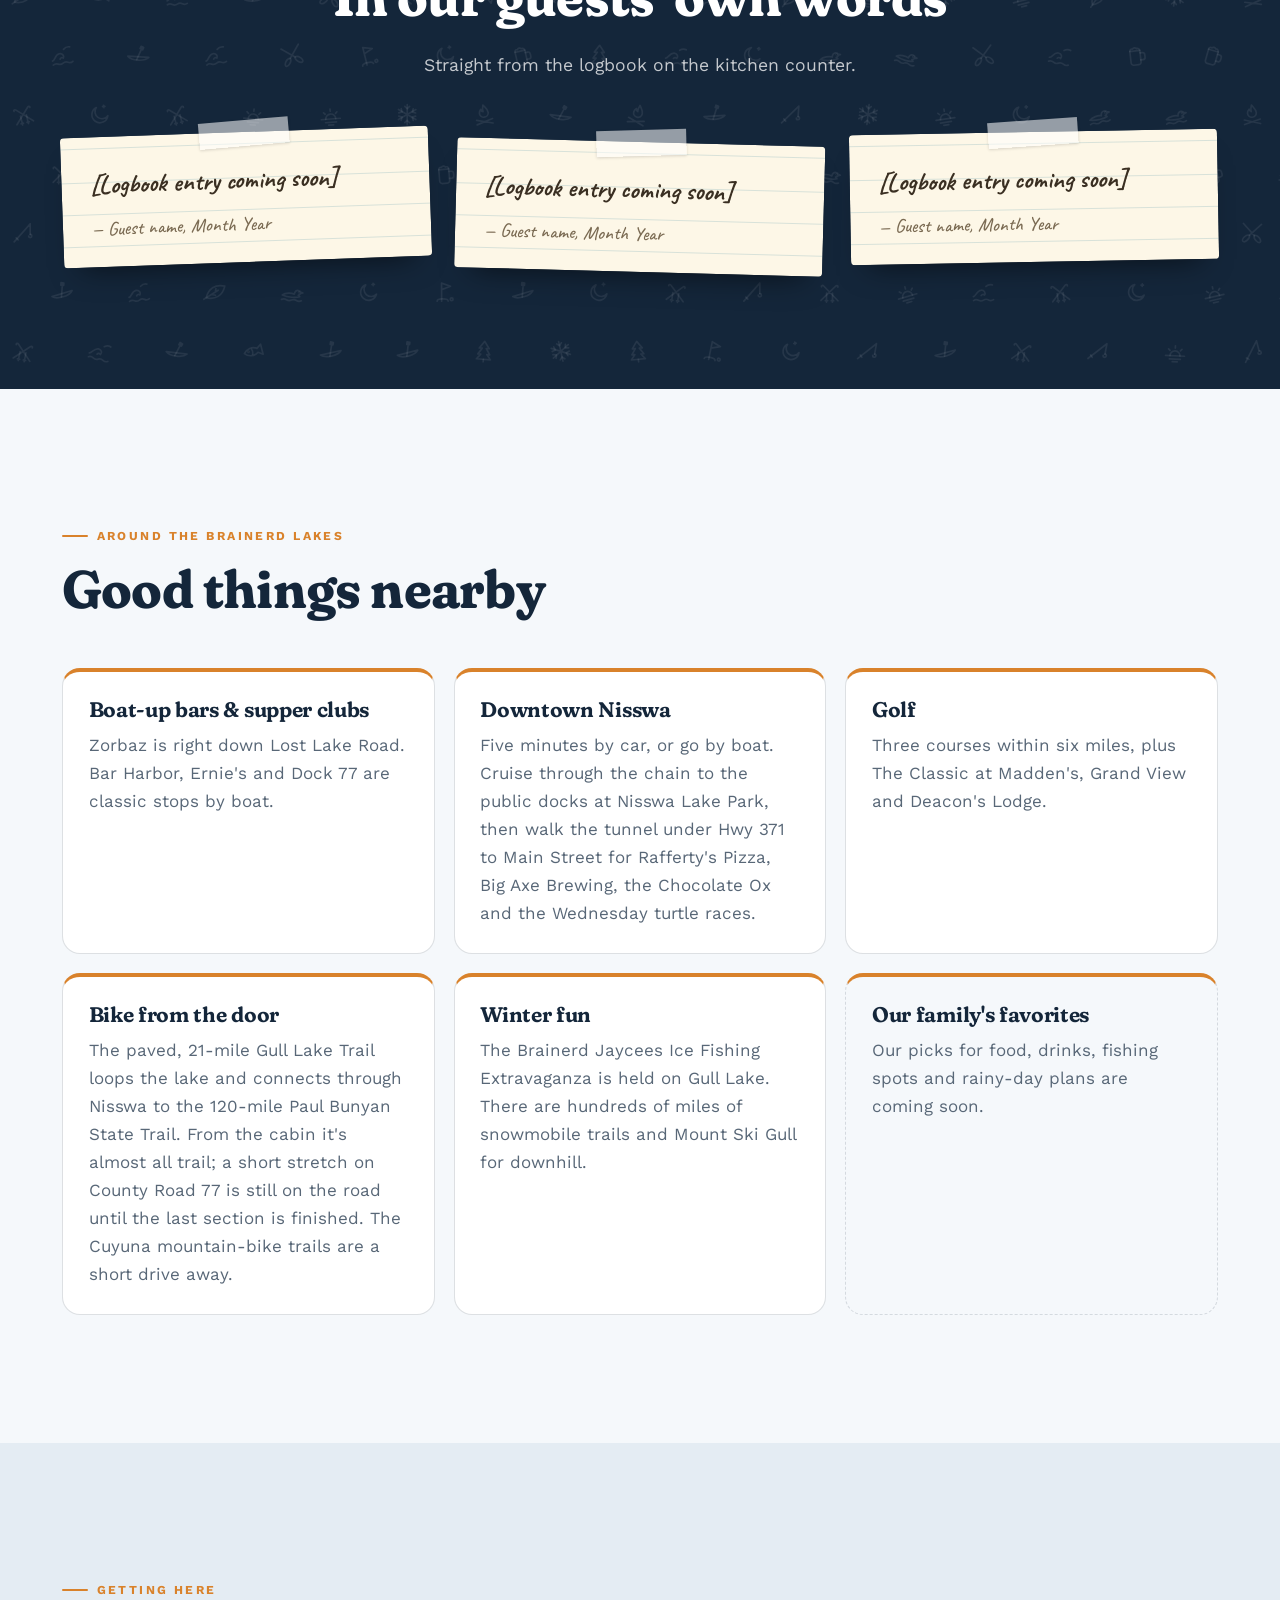
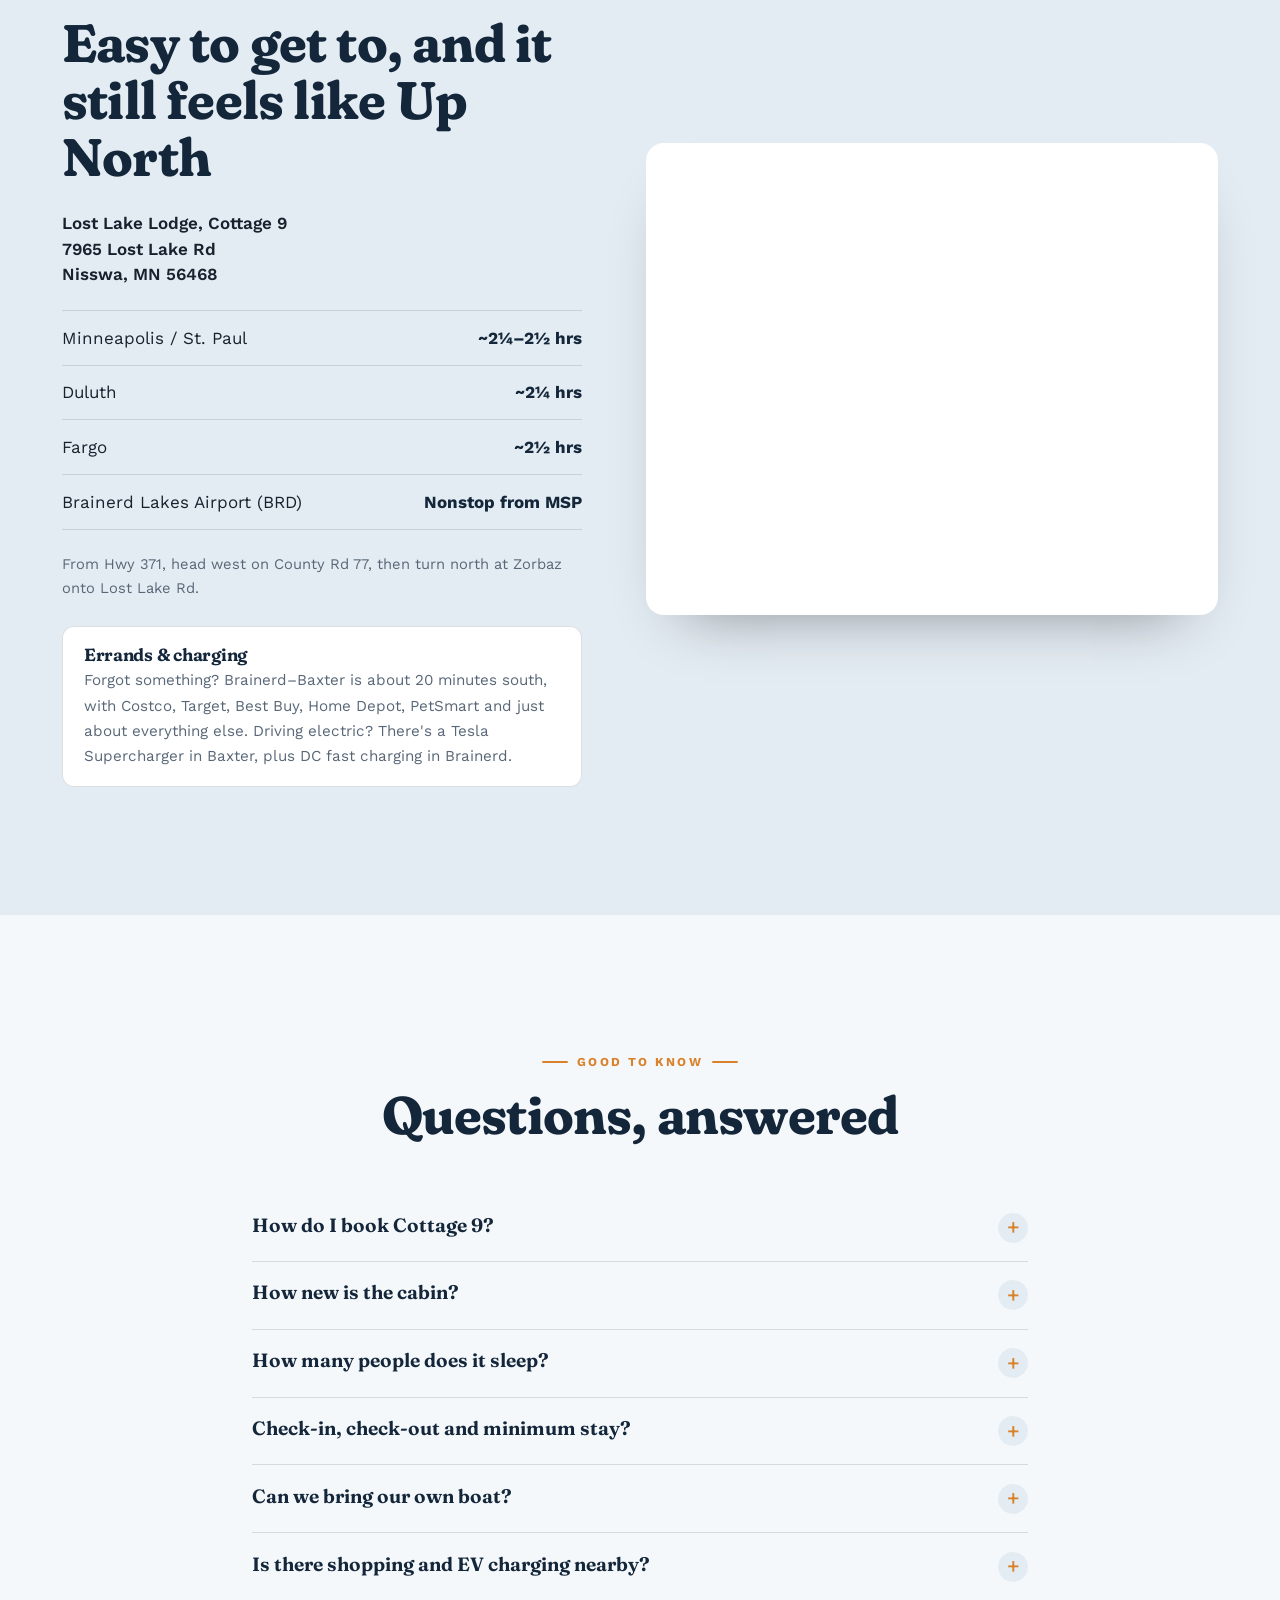
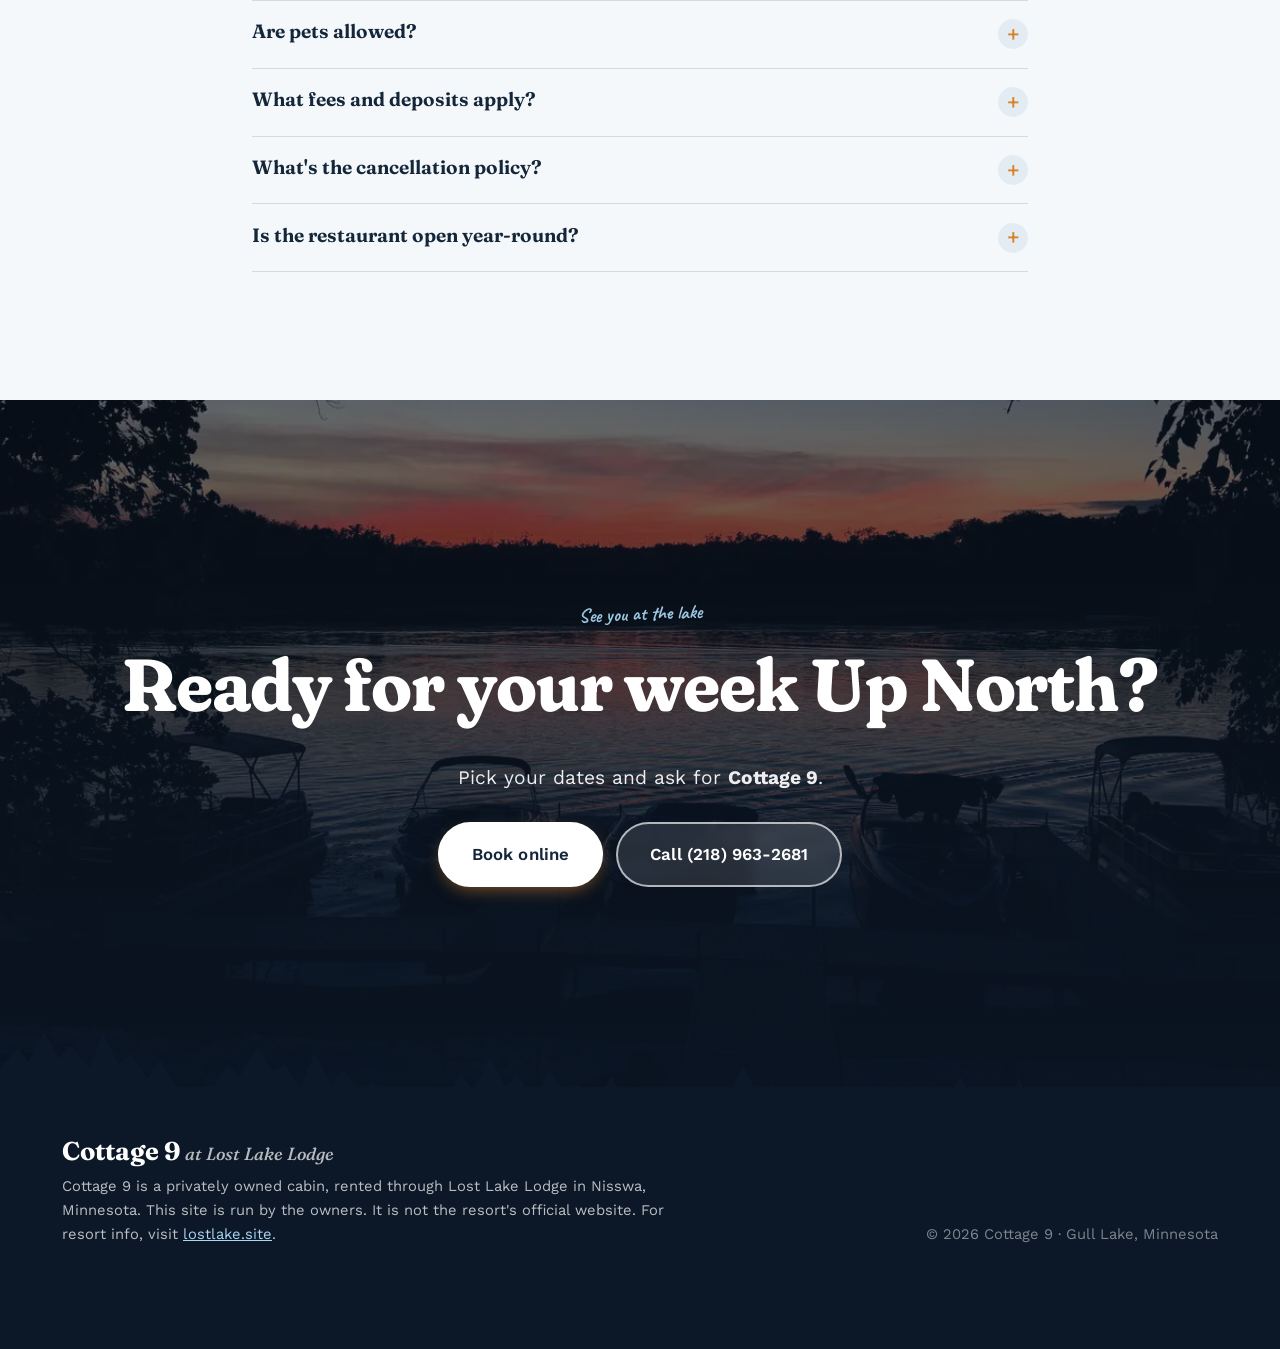
==== commit 36e7fc24: "Lower level: new fireplace wall photos; TV shows a seasonal lake scene Co-Authored-By: Claude Opus 5" ====
--- a/index.html
+++ b/index.html
@@ -46,7 +46,7 @@
   <link rel="preconnect" href="https://fonts.googleapis.com">
   <link rel="preconnect" href="https://fonts.gstatic.com" crossorigin>
   <link href="https://fonts.googleapis.com/css2?family=Caveat:wght@500;700&family=Fraunces:ital,opsz,wght,SOFT@0,9..144,500..800,50..100;1,9..144,500,100&family=Work+Sans:wght@400;500;600;700&display=swap" rel="stylesheet">
-  <link rel="stylesheet" href="assets/css/site.css?v=29203ea8">
+  <link rel="stylesheet" href="assets/css/site.css?v=5498e4a8">
 
   <script type="application/ld+json">
   {
@@ -300,19 +300,22 @@
         </article>
         <article class="level-panel" role="tabpanel" id="lvl-lower" aria-labelledby="tab-lower" hidden>
           <div class="lp-photos">
-            <button class="lp-hero" data-lightbox="images/pool-table.webp"><img src="images/pool-table.webp" alt="Billiards table racked and ready in the lower-level game room" width="1600" height="1200" loading="lazy"></button>
+            <button class="lp-hero sv sv-summer" data-lightbox="images/lower-fireplace-summer.webp"><img src="images/lower-fireplace-summer.webp" alt="Lower-level lounge with the new electric fireplace, wood mantle and TV showing boats at the docks at sunset, pool table and wet bar beyond" width="1600" height="1200" loading="lazy"></button>
+            <button class="lp-hero sv sv-fall" data-lightbox="images/lower-fireplace-fall.webp"><img src="images/lower-fireplace-fall.webp" alt="Lower-level lounge with the new electric fireplace, wood mantle and TV showing fall color over the resort, pool table and wet bar beyond" width="1600" height="1200" loading="lazy"></button>
+            <button class="lp-hero sv sv-winter" data-lightbox="images/lower-fireplace-winter.webp"><img src="images/lower-fireplace-winter.webp" alt="Lower-level lounge with the new electric fireplace, wood mantle and TV showing the lake at dusk, pool table and wet bar beyond" width="1600" height="1200" loading="lazy"></button>
             <div class="lp-thumbs">
               <button data-lightbox="images/lower-lounge.webp"><img src="images/lower-lounge.webp" alt="Lower-level lounge sectional" width="1600" height="1067" loading="lazy"></button>
-              <button data-lightbox="images/lower-tv.webp"><img src="images/lower-tv.webp" alt="Lounge TV wall" width="1600" height="1200" loading="lazy"></button>
+              <button data-lightbox="images/pool-table.webp"><img src="images/pool-table.webp" alt="Billiards table racked and ready in the lower-level game room" width="1600" height="1200" loading="lazy"></button>
               <button data-lightbox="images/wet-bar.webp"><img src="images/wet-bar.webp" alt="Wet bar with fridge and microwave" width="1600" height="1067" loading="lazy"></button>
               <button data-lightbox="images/bed-lower-king.webp"><img src="images/bed-lower-king.webp" alt="Lower-level king bedroom" width="1600" height="1067" loading="lazy"></button>
             </div>
           </div>
           <div class="lp-body">
             <span class="tag">Lower level · can be rented separately</span>
-            <h3>Game room, lounge &amp; king suite</h3>
+            <h3>Fireplace lounge, game room &amp; king suite</h3>
             <ul>
-              <li>Lounge with a sectional, a 65" TV and a soundbar for movie and game nights</li>
+              <li>Lounge with a sectional and an electric fireplace under a wood mantle</li>
+              <li>Big wall-mounted TV and a soundbar for movie and game nights</li>
               <li>Billiards table</li>
               <li>Walk-up wet bar with a fridge and microwave</li>
               <li>King bedroom and a third full bathroom</li>
@@ -331,13 +334,14 @@
       <button class="g" data-lightbox="images/bed-king.webp"><img src="images/bed-king.webp" alt="King bedroom with a navy accent wall" loading="lazy" width="1600" height="1067"></button>
       <button class="g" data-lightbox="images/bed-queens.webp"><img src="images/bed-queens.webp" alt="Bedroom with two queen beds and a Lakeside sign" loading="lazy" width="1600" height="1067"></button>
       <button class="g g-big" data-lightbox="images/lower-lounge.webp"><img src="images/lower-lounge.webp" alt="Lower-level lounge with a large sectional sofa" loading="lazy" width="1600" height="1067"></button>
+      <button class="g g-tall" data-lightbox="images/lower-fireplace-side.webp"><img src="images/lower-fireplace-side.webp" alt="Electric fireplace glowing below the mantle in the lower-level lounge" loading="lazy" width="1200" height="1600"></button>
       <button class="g" data-lightbox="images/wet-bar.webp"><img src="images/wet-bar.webp" alt="Wet bar with fridge and microwave" loading="lazy" width="1600" height="1067"></button>
       <button class="g" data-lightbox="images/bed-queens-2.webp"><img src="images/bed-queens-2.webp" alt="Second queen bedroom with paddle decor" loading="lazy" width="1600" height="1067"></button>
       <button class="g" data-lightbox="images/bath.webp"><img src="images/bath.webp" alt="Double-sink bathroom vanity with round mirrors" loading="lazy" width="1600" height="1067"></button>
       <button class="g" data-lightbox="images/bed-lower-king.webp"><img src="images/bed-lower-king.webp" alt="Lower-level king bedroom" loading="lazy" width="1600" height="1067"></button>
       <button class="g g-tall" data-lightbox="images/dock-dusk.webp"><img src="images/dock-dusk.webp" alt="Boats tied up at the docks under a red dusk sky" loading="lazy" width="1200" height="1600"></button>
       <button class="g" data-lightbox="images/exterior-pro.webp"><img src="images/exterior-pro.webp" alt="Cottage 9 from the side, three stories with gray siding" loading="lazy" width="1600" height="1067"></button>
-      <button class="g" data-lightbox="images/lower-tv.webp"><img src="images/lower-tv.webp" alt="Lower-level lounge with sectional and wall-mounted TV" loading="lazy" width="1600" height="1200"></button>
+      <button class="g g-tall" data-lightbox="images/lower-fireplace-front.webp"><img src="images/lower-fireplace-front.webp" alt="Lower-level fireplace wall: black shiplap, a wood mantle, an electric fireplace and a big TV" loading="lazy" width="1200" height="1600"></button>
       <button class="g" data-lightbox="images/dock-stairs.webp"><img src="images/dock-stairs.webp" alt="Wooden stairs leading down through the trees toward the cottages" loading="lazy" width="1200" height="1600"></button>
       <button class="g" data-lightbox="images/fall-path.webp"><img src="images/fall-path.webp" alt="Birch-lined path to the cottage in fall color" loading="lazy" width="1600" height="1200"></button>
     </div>
@@ -373,11 +377,13 @@
         </div>
       </article>
       <article class="stay-card">
-        <img src="images/lower-lounge.webp" alt="" loading="lazy" width="1600" height="1067">
+        <img class="sv sv-summer" src="images/lower-fireplace-summer.webp" alt="" loading="lazy" width="1600" height="1200">
+        <img class="sv sv-fall" src="images/lower-fireplace-fall.webp" alt="" loading="lazy" width="1600" height="1200">
+        <img class="sv sv-winter" src="images/lower-fireplace-winter.webp" alt="" loading="lazy" width="1600" height="1200">
         <div class="stay-body">
           <h3>The Lower Suite</h3>
           <p class="meta">1 BR · lower level</p>
-          <p>A king bedroom, its own bathroom, a lounge with a big TV, a wet bar and the pool table. A good fit for couples or a small fishing trip.</p>
+          <p>A king bedroom, its own bathroom, a lounge with a fireplace and a big TV, a wet bar and the pool table. A good fit for couples or a small fishing trip.</p>
           <p class="price">Rates coming soon</p>
         </div>
       </article>
--- a/assets/css/site.css
+++ b/assets/css/site.css
@@ -553,6 +553,9 @@
   90% { opacity: .9; }
   100% { opacity: 0; transform: translate(var(--dx), 105vh) rotate(var(--rot)); }
 }
+
+/* season variants: only the copy matching the theme shows (e.g. what's on the lower-level TV) */
+html[data-season="summer"] .sv:not(.sv-summer), html[data-season="fall"] .sv:not(.sv-fall), html[data-season="winter"] .sv:not(.sv-winter) { display: none; }
 
 /* ---------- 9. floor explorer ---------- */
 .explorer { display: grid; grid-template-columns: minmax(300px, 380px) 1fr; gap: clamp(1.5rem, 4vw, 3.5rem); align-items: start; }
